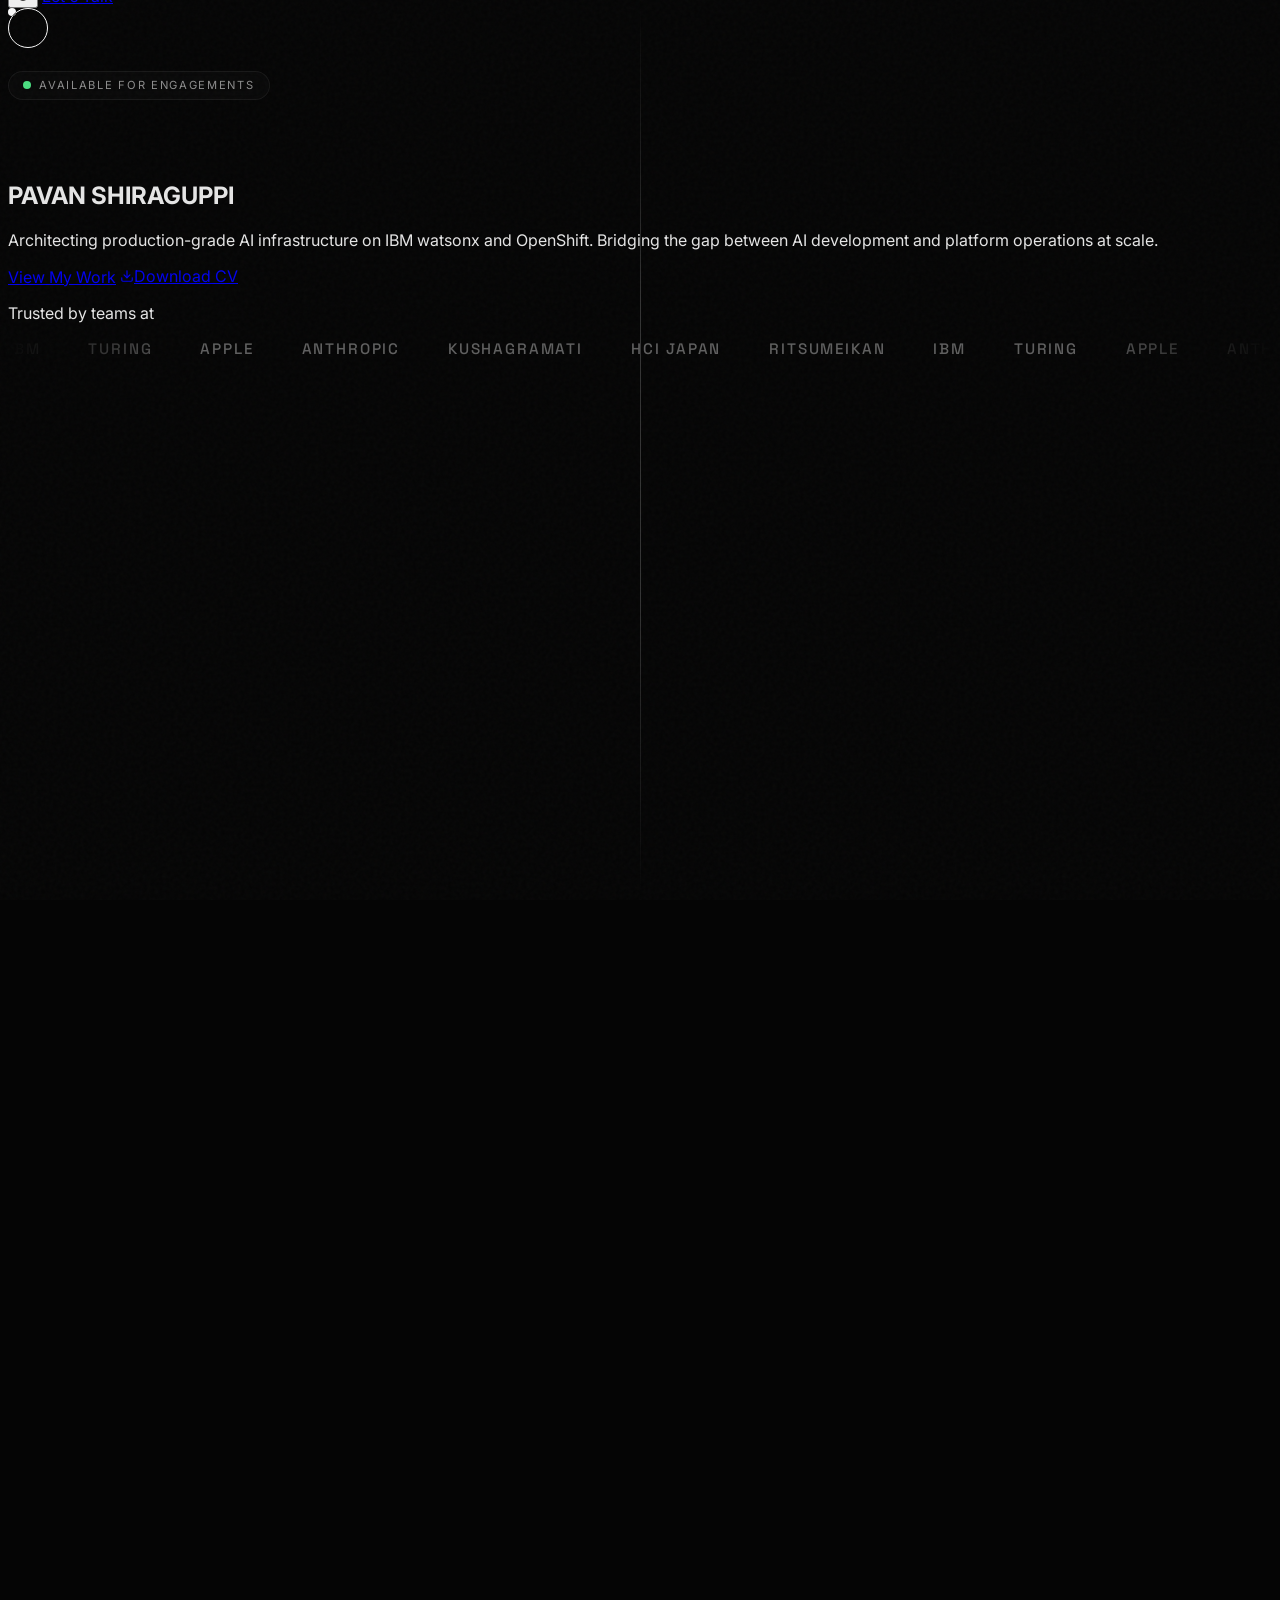
==== index.html @ 32d72732 "added resume download" ====
<!DOCTYPE html>
<html lang="en">

<head>
    <meta charset="UTF-8">
    <meta name="viewport" content="width=device-width, initial-scale=1.0">
    <title>Pavan Shiraguppi | GenAI & MLOps Engineer</title>
    <script src="https://cdn.tailwindcss.com"></script>
    <script src="https://cdnjs.cloudflare.com/ajax/libs/gsap/3.12.2/gsap.min.js"></script>
    <script src="https://cdnjs.cloudflare.com/ajax/libs/gsap/3.12.2/ScrollTrigger.min.js"></script>
    <link rel="preconnect" href="https://fonts.googleapis.com">
    <link rel="preconnect" href="https://fonts.gstatic.com" crossorigin>
    <link rel="preload" as="style"
        href="https://fonts.googleapis.com/css2?family=Inter:wght@100;200;300;400;500;600;700;800;900&family=Space+Grotesk:wght@300;400;500;600;700&display=swap">
    <link
        href="https://fonts.googleapis.com/css2?family=Inter:wght@100;200;300;400;500;600;700;800;900&family=Space+Grotesk:wght@300;400;500;600;700&display=swap"
        rel="stylesheet">
    <script>
        tailwind.config = {
            theme: {
                extend: {
                    fontFamily: {
                        sans: ['Inter', 'sans-serif'],
                        display: ['Space Grotesk', 'sans-serif'],
                    },
                    colors: {
                        obsidian: '#050505',
                        charcoal: '#0a0a0a',
                        graphite: '#171717',
                        silver: '#c0c0c0',
                        platinum: '#e5e5e5',
                        mist: '#f5f5f5',
                    }
                }
            }
        }
    </script>
    <style>
        *,
        *::before,
        *::after {
            box-sizing: border-box;
        }

        html {
            scroll-behavior: smooth;
        }

        :root {
            --bg-primary: #050505;
            --bg-secondary: #0a0a0a;
            --bg-tertiary: #171717;
            --text-primary: #e5e5e5;
            --text-muted: rgba(229, 229, 229, 0.6);
            --text-subtle: rgba(229, 229, 229, 0.4);
            --border-subtle: rgba(255, 255, 255, 0.06);
            --border-strong: rgba(255, 255, 255, 0.15);
            --glass-bg: rgba(255, 255, 255, 0.02);
            --glass-bg-hover: rgba(255, 255, 255, 0.04);
            --accent-invert: #050505;
            --noise-opacity: 0.03;
            --scroll-track: #050505;
            --scroll-thumb: #333;
        }

        body[data-theme="dawn"] {
            --bg-primary: #0c0c0c;
            --bg-secondary: #121212;
            --bg-tertiary: #1c1c1c;
        }

        body[data-theme="platinum"] {
            --bg-primary: #e8e8e8;
            --bg-secondary: #dcdcdc;
            --bg-tertiary: #cfcfcf;
            --text-primary: #0a0a0a;
            --text-muted: rgba(10, 10, 10, 0.65);
            --text-subtle: rgba(10, 10, 10, 0.45);
            --border-subtle: rgba(0, 0, 0, 0.08);
            --border-strong: rgba(0, 0, 0, 0.2);
            --glass-bg: rgba(0, 0, 0, 0.02);
            --glass-bg-hover: rgba(0, 0, 0, 0.04);
            --accent-invert: #ffffff;
            --noise-opacity: 0.05;
            --scroll-track: #e8e8e8;
            --scroll-thumb: #999;
        }

        body {
            font-family: 'Inter', sans-serif;
            background: var(--bg-primary);
            color: var(--text-primary);
            overflow-x: hidden;
            cursor: none;
            transition: background-color 0.8s cubic-bezier(0.16, 1, 0.3, 1), color 0.8s cubic-bezier(0.16, 1, 0.3, 1);
        }

        body[data-theme="platinum"] .bg-graphite\/30 {
            background-color: rgba(180, 180, 180, 0.25) !important;
        }

        body[data-theme="platinum"] .text-silver\/50,
        body[data-theme="platinum"] .text-silver\/60,
        body[data-theme="platinum"] .text-silver\/70,
        body[data-theme="platinum"] .text-silver\/80,
        body[data-theme="platinum"] .text-platinum\/40,
        body[data-theme="platinum"] .text-platinum\/30,
        body[data-theme="platinum"] .text-platinum\/60 {
            color: var(--text-muted) !important;
        }

        body[data-theme="platinum"] .text-silver\/40,
        body[data-theme="platinum"] .text-silver\/30 {
            color: var(--text-subtle) !important;
        }

        body[data-theme="platinum"] .text-white {
            color: #0a0a0a !important;
        }

        body[data-theme="platinum"] .text-white\/70 {
            color: rgba(10, 10, 10, 0.7) !important;
        }

        body[data-theme="platinum"] .border-white\/5,
        body[data-theme="platinum"] .border-white\/10,
        body[data-theme="platinum"] .border-white\/20 {
            border-color: var(--border-subtle) !important;
        }

        body[data-theme="platinum"] .bg-white\/5,
        body[data-theme="platinum"] .bg-white\/10 {
            background: rgba(0, 0, 0, 0.04) !important;
        }

        body[data-theme="platinum"] .bg-white\/40,
        body[data-theme="platinum"] .bg-white\/20,
        body[data-theme="platinum"] .bg-white\/30 {
            background: rgba(0, 0, 0, 0.35) !important;
        }

        body[data-theme="platinum"] .bg-white {
            background: #0a0a0a !important;
            color: #ffffff !important;
        }

        body[data-theme="platinum"] .text-obsidian {
            color: #ffffff !important;
        }

        body[data-theme="platinum"] .bg-charcoal\/80 {
            background: rgba(232, 232, 232, 0.8) !important;
        }

        body[data-theme="platinum"] .from-graphite,
        body[data-theme="platinum"] .to-charcoal {
            --tw-gradient-from: #cfcfcf !important;
            --tw-gradient-to: #b8b8b8 !important;
        }

        .cursor-dot {
            width: 8px;
            height: 8px;
            background: #ffffff;
            border-radius: 50%;
            position: fixed;
            pointer-events: none;
            z-index: 9999;
            mix-blend-mode: difference;
            transition: transform 0.1s ease;
        }

        .cursor-ring {
            width: 40px;
            height: 40px;
            border: 1px solid #ffffff;
            border-radius: 50%;
            position: fixed;
            pointer-events: none;
            z-index: 9998;
            mix-blend-mode: difference;
            transition: all 0.15s ease-out;
        }

        .cursor-ring.hovering {
            transform: scale(2);
            border-color: #ffffff;
            background: rgba(255, 255, 255, 0.1);
        }

        .noise {
            position: fixed;
            top: 0;
            left: 0;
            width: 100%;
            height: 100%;
            pointer-events: none;
            z-index: 9000;
            opacity: var(--noise-opacity);
            transition: opacity 0.8s ease;
            background-image: url("data:image/svg+xml,%3Csvg viewBox='0 0 256 256' xmlns='http://www.w3.org/2000/svg'%3E%3Cfilter id='n'%3E%3CfeTurbulence type='fractalNoise' baseFrequency='0.9' numOctaves='4' stitchTiles='stitch'/%3E%3C/filter%3E%3Crect width='100%25' height='100%25' filter='url(%23n)'/%3E%3C/svg%3E");
        }

        body[data-theme="platinum"] .noise {
            mix-blend-mode: multiply;
        }

        /* Hero is always dark — theme toggle does not affect it */
        body[data-theme="platinum"] #hero {
            background: #050505 !important;
        }
        body[data-theme="platinum"] #hero .text-silver\/50,
        body[data-theme="platinum"] #hero .text-silver\/60,
        body[data-theme="platinum"] #hero .text-silver\/70,
        body[data-theme="platinum"] #hero .text-silver\/80,
        body[data-theme="platinum"] #hero .text-platinum\/40,
        body[data-theme="platinum"] #hero .text-platinum\/30,
        body[data-theme="platinum"] #hero .text-platinum\/60 {
            color: rgba(229, 229, 229, 0.6) !important;
        }
        body[data-theme="platinum"] #hero .text-silver\/40,
        body[data-theme="platinum"] #hero .text-silver\/30 {
            color: rgba(229, 229, 229, 0.4) !important;
        }
        body[data-theme="platinum"] #hero .text-white {
            color: #e5e5e5 !important;
        }
        body[data-theme="platinum"] #hero .border-white\/5,
        body[data-theme="platinum"] #hero .border-white\/10,
        body[data-theme="platinum"] #hero .border-white\/20 {
            border-color: rgba(255, 255, 255, 0.2) !important;
        }
        body[data-theme="platinum"] #hero .bg-white {
            background: #ffffff !important;
            color: #050505 !important;
        }
        body[data-theme="platinum"] #hero .text-obsidian {
            color: #050505 !important;
        }
        body[data-theme="platinum"] #hero .marquee-item {
            color: rgba(229, 229, 229, 0.4) !important;
        }
        body[data-theme="platinum"] #hero .availability-badge {
            border-color: rgba(255, 255, 255, 0.12) !important;
            background: rgba(255, 255, 255, 0.05) !important;
            color: rgba(229, 229, 229, 0.6) !important;
        }
        body[data-theme="platinum"] #hero .hero-title {
            color: #e5e5e5 !important;
        }
        body[data-theme="platinum"] #hero .magnetic-btn {
            color: #e5e5e5 !important;
        }
        body[data-theme="platinum"] #hero .magnetic-btn.bg-white,
        body[data-theme="platinum"] #hero .magnetic-btn:hover.hover\:bg-white {
            color: #050505 !important;
        }

        .availability-badge {
            display: inline-flex;
            align-items: center;
            gap: 0.5rem;
            padding: 0.4rem 0.9rem;
            border-radius: 9999px;
            border: 1px solid var(--border-subtle);
            background: var(--glass-bg);
            backdrop-filter: blur(10px);
            font-size: 0.7rem;
            letter-spacing: 0.15em;
            text-transform: uppercase;
            color: var(--text-muted);
            margin-bottom: 1.5rem;
        }

        .availability-pulse {
            width: 8px;
            height: 8px;
            border-radius: 50%;
            background: #4ade80;
            box-shadow: 0 0 0 0 rgba(74, 222, 128, 0.7);
            animation: availability-pulse 2s infinite;
        }

        @keyframes availability-pulse {
            0% {
                box-shadow: 0 0 0 0 rgba(74, 222, 128, 0.7);
            }

            70% {
                box-shadow: 0 0 0 10px rgba(74, 222, 128, 0);
            }

            100% {
                box-shadow: 0 0 0 0 rgba(74, 222, 128, 0);
            }
        }

        .marquee-wrap {
            position: relative;
            width: 100%;
            overflow: hidden;
            mask-image: linear-gradient(to right, transparent, #000 15%, #000 85%, transparent);
            -webkit-mask-image: linear-gradient(to right, transparent, #000 15%, #000 85%, transparent);
        }

        .marquee-track {
            display: flex;
            gap: 3rem;
            width: max-content;
            animation: marquee 30s linear infinite;
        }

        .marquee-wrap:hover .marquee-track {
            animation-play-state: paused;
        }

        @keyframes marquee {
            from {
                transform: translateX(0);
            }

            to {
                transform: translateX(-50%);
            }
        }

        .marquee-item {
            font-family: 'Space Grotesk', sans-serif;
            font-size: 0.95rem;
            font-weight: 500;
            letter-spacing: 0.12em;
            text-transform: uppercase;
            color: var(--text-subtle);
            white-space: nowrap;
            transition: color 0.3s ease;
        }

        .marquee-item:hover {
            color: var(--text-primary);
        }

        .scramble-text {
            font-family: 'Space Grotesk', monospace;
        }

        .decode-char {
            display: inline-block;
        }

        .bento-grid {
            display: grid;
            grid-template-columns: repeat(6, 1fr);
            gap: 1rem;
            grid-auto-rows: minmax(140px, auto);
        }

        @media (min-width: 480px) {
            .bento-grid {
                gap: 1.25rem;
            }
        }

        .bento-card {
            position: relative;
            padding: 1.25rem;
            border-radius: 1.25rem;
            background: var(--glass-bg);
            border: 1px solid var(--border-subtle);
            backdrop-filter: blur(10px);
            overflow: hidden;
            transition: background 0.4s ease, border-color 0.4s ease, transform 0.4s cubic-bezier(0.16, 1, 0.3, 1);
            transform: translateY(4px);
        }

        .bento-card:hover {
            background: var(--glass-bg-hover);
            border-color: var(--border-strong);
        }

        .bento-revenue {
            grid-column: span 6;
        }

        .bento-latency {
            grid-column: span 3;
        }

        .bento-years {
            grid-column: span 3;
        }

        .bento-clients {
            grid-column: span 3;
        }

        .bento-deploy {
            grid-column: span 3;
        }

        @media (min-width: 768px) {
            .bento-grid {
                grid-template-columns: repeat(12, 1fr);
            }

            .bento-card {
                padding: 1.75rem;
            }

            .bento-revenue {
                grid-column: span 6;
                grid-row: span 2;
            }

            .bento-latency {
                grid-column: span 3;
            }

            .bento-years {
                grid-column: span 3;
            }

            .bento-clients {
                grid-column: span 4;
            }

            .bento-deploy {
                grid-column: span 2;
            }
        }

        .impact-bar {
            position: relative;
            height: 4px;
            background: var(--border-subtle);
            border-radius: 2px;
            overflow: hidden;
        }

        .impact-bar-fill {
            position: absolute;
            top: 0;
            left: 0;
            height: 100%;
            width: 0;
            background: linear-gradient(90deg, var(--text-primary), var(--text-muted));
            border-radius: 2px;
        }

        .avatar-stack {
            display: flex;
            align-items: center;
        }

        .avatar-circle {
            width: 42px;
            height: 42px;
            border-radius: 50%;
            background: linear-gradient(135deg, var(--bg-tertiary), var(--bg-secondary));
            border: 2px solid var(--bg-primary);
            display: flex;
            align-items: center;
            justify-content: center;
            font-family: 'Space Grotesk', sans-serif;
            font-weight: 600;
            font-size: 0.7rem;
            color: var(--text-primary);
            margin-left: -10px;
        }

        .avatar-circle:first-child {
            margin-left: 0;
        }

        .sparkline {
            width: 100%;
            height: 60px;
        }

        .sparkline path {
            stroke: var(--text-primary);
            stroke-width: 1.5;
            fill: none;
            stroke-dasharray: 300;
            stroke-dashoffset: 300;
        }

        .sparkline path.animated {
            animation: draw-line 2s ease forwards;
        }

        @keyframes draw-line {
            to {
                stroke-dashoffset: 0;
            }
        }

        .sparkline .fill-area {
            fill: url(#spark-gradient);
            opacity: 0;
            transition: opacity 1s ease 1s;
        }

        .sparkline .fill-area.animated {
            opacity: 0.3;
        }

        #hero-canvas {
            position: absolute;
            top: 0;
            left: 0;
            width: 100%;
            height: 100%;
            z-index: 0;
        }

        .magnetic-btn {
            position: relative;
            display: inline-flex;
            align-items: center;
            justify-content: center;
            overflow: hidden;
            transition: all 0.4s cubic-bezier(0.16, 1, 0.3, 1);
        }

        .magnetic-btn::before {
            content: '';
            position: absolute;
            inset: 0;
            background: linear-gradient(135deg, transparent 40%, rgba(255, 255, 255, 0.1) 50%, transparent 60%);
            transform: translateX(-100%);
            transition: transform 0.6s ease;
        }

        .magnetic-btn:hover::before {
            transform: translateX(100%);
        }

        .skill-pill {
            position: relative;
            overflow: hidden;
            transition: all 0.3s ease;
        }

        .skill-pill::after {
            content: '';
            position: absolute;
            inset: 0;
            background: linear-gradient(90deg, transparent, rgba(255, 255, 255, 0.1), transparent);
            transform: translateX(-100%);
        }

        .skill-pill:hover::after {
            animation: shimmer 0.6s ease forwards;
        }

        .skill-pill:hover {
            transform: translateY(-2px);
            box-shadow: 0 10px 30px -10px rgba(255, 255, 255, 0.1);
        }

        @keyframes shimmer {
            to {
                transform: translateX(100%);
            }
        }

        .timeline-line {
            position: absolute;
            left: 0;
            top: 0;
            bottom: 0;
            width: 1px;
            background: linear-gradient(to bottom, transparent, #333, #333, transparent);
        }

        .timeline-dot {
            position: absolute;
            left: -4px;
            width: 9px;
            height: 9px;
            border-radius: 50%;
            background: #050505;
            border: 1px solid #666;
            transition: all 0.3s ease;
        }

        .timeline-item:hover .timeline-dot {
            background: #fff;
            border-color: #fff;
            box-shadow: 0 0 20px rgba(255, 255, 255, 0.3);
        }

        .glass-card {
            background: var(--glass-bg);
            border: 1px solid var(--border-subtle);
            backdrop-filter: blur(10px);
            transition: background 0.4s ease, border-color 0.4s ease, transform 0.4s cubic-bezier(0.16, 1, 0.3, 1), box-shadow 0.4s ease;
            transform-style: preserve-3d;
            perspective: 1000px;
            position: relative;
            overflow: hidden;
            transform: translateY(4px);
        }

        .glass-card::before {
            content: '';
            position: absolute;
            inset: 0;
            background: radial-gradient(400px circle at var(--mouse-x, 50%) var(--mouse-y, 50%),
                    rgba(255, 255, 255, 0.06), transparent 40%);
            opacity: 0;
            transition: opacity 0.4s ease;
            pointer-events: none;
            z-index: 1;
        }

        body[data-theme="platinum"] .glass-card::before {
            background: radial-gradient(400px circle at var(--mouse-x, 50%) var(--mouse-y, 50%),
                    rgba(0, 0, 0, 0.08), transparent 40%);
        }

        .glass-card:hover::before {
            opacity: 1;
        }

        .glass-card>* {
            position: relative;
            z-index: 2;
        }

        .glass-card:hover {
            background: var(--glass-bg-hover);
            border-color: var(--border-strong);
            transform: translateY(-4px);
        }

        ::-webkit-scrollbar {
            width: 6px;
        }

        ::-webkit-scrollbar-track {
            background: var(--scroll-track);
        }

        ::-webkit-scrollbar-thumb {
            background: var(--scroll-thumb);
            border-radius: 3px;
        }

        ::-webkit-scrollbar-thumb:hover {
            background: #555;
        }

        @media (prefers-reduced-motion: reduce) {

            *,
            *::before,
            *::after {
                animation-duration: 0.01ms !important;
                animation-iteration-count: 1 !important;
                transition-duration: 0.01ms !important;
                scroll-behavior: auto !important;
            }

            .marquee-track {
                animation: none !important;
            }

            .availability-pulse {
                animation: none !important;
            }
        }

        .section-fade {
            opacity: 0;
            transform: translateY(40px);
        }

        .link-hover {
            position: relative;
        }

        .link-hover::after {
            content: '';
            position: absolute;
            bottom: -2px;
            left: 0;
            width: 0;
            height: 1px;
            background: #fff;
            transition: width 0.3s ease;
        }

        .link-hover:hover::after {
            width: 100%;
        }

        .pub-card {
            position: relative;
            overflow: hidden;
        }

        .pub-card .pub-overlay {
            position: absolute;
            inset: 0;
            background: linear-gradient(to top, rgba(5, 5, 5, 0.95), transparent);
            opacity: 0;
            transition: opacity 0.4s ease;
        }

        .pub-card:hover .pub-overlay {
            opacity: 1;
        }

        .pub-card .pub-content {
            transform: translateY(20px);
            opacity: 0;
            transition: all 0.4s ease;
        }

        .pub-card:hover .pub-content {
            transform: translateY(0);
            opacity: 1;
        }

        .counter-value {
            font-variant-numeric: tabular-nums;
        }

        .nav-hidden {
            transform: translateY(-100%);
        }

        .nav-visible {
            transform: translateY(0);
        }

        /* Case Studies */
        .case-study-number {
            font-family: 'Space Grotesk', sans-serif;
            font-size: clamp(5rem, 12vw, 10rem);
            font-weight: 700;
            line-height: 1;
            background: linear-gradient(to bottom, var(--text-primary), transparent);
            -webkit-background-clip: text;
            -webkit-text-fill-color: transparent;
            background-clip: text;
            opacity: 0.07;
            position: absolute;
            top: -1rem;
            right: 1.5rem;
            pointer-events: none;
            user-select: none;
        }

        .case-metric-value {
            font-family: 'Space Grotesk', sans-serif;
            font-size: 1.4rem;
            font-weight: 700;
            color: var(--text-primary);
        }

        .case-metric-label {
            font-size: 0.65rem;
            text-transform: uppercase;
            letter-spacing: 0.15em;
            color: var(--text-subtle);
        }

        /* Consulting Philosophy */
        .philosophy-number {
            font-family: 'Space Grotesk', sans-serif;
            font-size: clamp(4rem, 8vw, 8rem);
            font-weight: 700;
            line-height: 1;
            color: var(--text-primary);
            opacity: 0.05;
            transition: opacity 0.3s ease;
            user-select: none;
            display: block;
        }

        .philosophy-step:hover .philosophy-number {
            opacity: 0.14;
        }

        /* Testimonials */
        .testimonial-quote-mark {
            font-family: 'Space Grotesk', sans-serif;
            font-size: 8rem;
            line-height: 0.8;
            color: var(--text-primary);
            opacity: 0.06;
            position: absolute;
            top: 0.75rem;
            left: 1.25rem;
            pointer-events: none;
            user-select: none;
        }

        #testimonials .glass-card .relative.z-10 {
            padding-top: 1.5rem;
        }

        /* Recognition cards */
        .recognition-card {
            display: flex;
            align-items: center;
            gap: 1rem;
            padding: 1.25rem 1.5rem;
            border-radius: 1rem;
            background: var(--glass-bg);
            border: 1px solid var(--border-subtle);
            backdrop-filter: blur(10px);
            transition: background 0.3s ease, border-color 0.3s ease, transform 0.3s ease;
        }

        .recognition-card:hover {
            background: var(--glass-bg-hover);
            border-color: var(--border-strong);
            transform: translateY(-2px);
        }

        .recognition-icon {
            width: 2.5rem;
            height: 2.5rem;
            border-radius: 0.625rem;
            background: var(--glass-bg-hover);
            border: 1px solid var(--border-subtle);
            display: flex;
            align-items: center;
            justify-content: center;
            flex-shrink: 0;
            font-family: 'Space Grotesk', sans-serif;
            font-weight: 700;
            font-size: 0.6rem;
            letter-spacing: 0.05em;
            color: var(--text-muted);
        }
    </style>
    <base target="_blank">
</head>

<body>
    <div class="cursor-dot" id="cursor-dot"></div>
    <div class="cursor-ring" id="cursor-ring"></div>
    <div class="noise"></div>

    <nav id="navbar" class="fixed top-0 left-0 w-full z-50 transition-all duration-500 nav-hidden">
        <div class="w-full px-6 lg:px-12 py-4 backdrop-blur-md bg-charcoal/80 border-b border-white/5">
            <div class="flex items-center justify-between">
                <a href="#hero" class="font-display text-xl font-bold tracking-tight text-white hover-target">PS.</a>
                <div class="hidden md:flex items-center gap-8">
                    <a href="#about"
                        class="text-xs uppercase tracking-widest text-platinum/60 hover:text-white transition-colors hover-target link-hover">About</a>
                    <a href="#case-studies"
                        class="text-xs uppercase tracking-widest text-platinum/60 hover:text-white transition-colors hover-target link-hover">Cases</a>
                    <a href="#skills"
                        class="text-xs uppercase tracking-widest text-platinum/60 hover:text-white transition-colors hover-target link-hover">Skills</a>
                    <a href="#publications"
                        class="text-xs uppercase tracking-widest text-platinum/60 hover:text-white transition-colors hover-target link-hover">Work</a>
                    <a href="#contact"
                        class="text-xs uppercase tracking-widest text-platinum/60 hover:text-white transition-colors hover-target link-hover">Contact</a>
                </div>
                <div class="flex items-center gap-3">
                    <button id="theme-toggle" aria-label="Toggle light/dark mode"
                        class="hover-target w-9 h-9 flex items-center justify-center rounded-full border border-white/20 text-platinum/60 hover:text-white hover:border-white/50 transition-all">
                        <svg id="theme-icon-moon" xmlns="http://www.w3.org/2000/svg" width="14" height="14" viewBox="0 0 24 24" fill="none" stroke="currentColor" stroke-width="2" stroke-linecap="round" stroke-linejoin="round">
                            <path d="M21 12.79A9 9 0 1 1 11.21 3 7 7 0 0 0 21 12.79z"/>
                        </svg>
                        <svg id="theme-icon-sun" xmlns="http://www.w3.org/2000/svg" width="14" height="14" viewBox="0 0 24 24" fill="none" stroke="currentColor" stroke-width="2" stroke-linecap="round" stroke-linejoin="round" style="display:none">
                            <circle cx="12" cy="12" r="5"/><line x1="12" y1="1" x2="12" y2="3"/><line x1="12" y1="21" x2="12" y2="23"/><line x1="4.22" y1="4.22" x2="5.64" y2="5.64"/><line x1="18.36" y1="18.36" x2="19.78" y2="19.78"/><line x1="1" y1="12" x2="3" y2="12"/><line x1="21" y1="12" x2="23" y2="12"/><line x1="4.22" y1="19.78" x2="5.64" y2="18.36"/><line x1="18.36" y1="5.64" x2="19.78" y2="4.22"/>
                        </svg>
                    </button>
                    <a href="https://linkedin.com/in/pavan-shiraguppi" target="_blank"
                        class="magnetic-btn px-5 py-2 border border-white/20 text-xs uppercase tracking-widest hover:bg-white hover:text-obsidian transition-all hover-target">Let's
                        Talk</a>
                </div>
            </div>
        </div>
    </nav>

    <section id="hero" class="relative w-full h-screen flex items-center justify-center overflow-hidden">
        <canvas id="hero-canvas"></canvas>
        <div class="relative z-10 text-center px-6 max-w-6xl mx-auto w-full">
            <div class="hero-badge opacity-0">
                <span class="availability-badge">
                    <span class="availability-pulse"></span>
                    <span>Available for engagements</span>
                </span>
            </div>
            <div class="mb-6 overflow-hidden">
                <p class="hero-sub scramble-text text-xs md:text-sm uppercase tracking-[0.1em] md:tracking-[0.3em] text-silver/60 font-light"
                    data-target="GenAI Engineer · MLOps · DevOps · Watsonx SME">&nbsp;</p>
            </div>
            <h1
                class="hero-title font-display text-5xl md:text-7xl lg:text-9xl font-bold tracking-tighter leading-none mb-8">
                <span class="block overflow-hidden"><span class="inline-block">PAVAN</span></span>
                <span class="block overflow-hidden"><span class="inline-block text-platinum/40">SHIRAGUPPI</span></span>
            </h1>
            <div class="hero-desc max-w-2xl mx-auto mb-12">
                <p class="text-sm md:text-base text-silver/70 leading-relaxed font-light">
                    Architecting production-grade AI infrastructure on IBM watsonx and OpenShift.
                    Bridging the gap between AI development and platform operations at scale.
                </p>
            </div>
            <div class="hero-cta flex flex-col sm:flex-row items-center justify-center gap-4 mb-16">
                <a href="#experience"
                    class="magnetic-btn px-8 py-4 bg-white text-obsidian text-sm font-semibold uppercase tracking-widest hover:bg-platinum transition-colors hover-target">View
                    My Work</a>
<a href="resume.pdf" download
                    class="magnetic-btn px-8 py-4 border border-white/20 text-sm font-semibold uppercase tracking-widest hover:border-white/50 transition-colors hover-target flex items-center gap-2">
                    <svg xmlns="http://www.w3.org/2000/svg" width="14" height="14" viewBox="0 0 24 24" fill="none" stroke="currentColor" stroke-width="2" stroke-linecap="round" stroke-linejoin="round">
                        <path d="M21 15v4a2 2 0 0 1-2 2H5a2 2 0 0 1-2-2v-4"/><polyline points="7 10 12 15 17 10"/><line x1="12" y1="15" x2="12" y2="3"/>
                    </svg>
                    Download CV</a>
            </div>
            <div class="hero-marquee opacity-0">
                <p class="text-[10px] uppercase tracking-[0.3em] text-silver/40 mb-5">Trusted by teams at</p>
                <div class="marquee-wrap">
                    <div class="marquee-track">
                        <span class="marquee-item">IBM</span>
                        <span class="marquee-item">Turing</span>
                        <span class="marquee-item">Apple</span>
                        <span class="marquee-item">Anthropic</span>
                        <span class="marquee-item">Kushagramati</span>
                        <span class="marquee-item">HCI Japan</span>
                        <span class="marquee-item">Ritsumeikan</span>
                        <span class="marquee-item">IBM</span>
                        <span class="marquee-item">Turing</span>
                        <span class="marquee-item">Apple</span>
                        <span class="marquee-item">Anthropic</span>
                        <span class="marquee-item">Kushagramati</span>
                        <span class="marquee-item">HCI Japan</span>
                        <span class="marquee-item">Ritsumeikan</span>
                    </div>
                </div>
            </div>
        </div>
    </section>

    <section id="about" class="relative w-full py-32 px-6 lg:px-12">
        <div class="max-w-7xl mx-auto">
            <div class="grid lg:grid-cols-12 gap-16 items-start">
                <div class="lg:col-span-4 section-fade">
                    <span class="text-xs uppercase tracking-[0.3em] text-silver/50 block mb-4">01 - About</span>
                    <h2 class="font-display text-4xl md:text-5xl font-bold tracking-tight leading-tight">Engineering
                        the<br><span class="text-platinum/30">Future of AI</span></h2>
                </div>
                <div class="lg:col-span-8 section-fade">
                    <div class="space-y-6 text-silver/70 text-base md:text-lg leading-relaxed font-light">
                        <p>I'm a <strong class="text-white font-medium">Generative AI Engineer and MLOps
                                practitioner</strong> with a unique trajectory spanning Systems Integration, Data
                            Science, and LLM Engineering. Currently leading as a <strong
                                class="text-white font-medium">Watsonx Platform SME at IBM</strong>, I architect and
                            deploy production-grade AI infrastructure contributing to <strong
                                class="text-white font-medium">$10M+ in revenue</strong>.</p>
                        <p>My expertise lies in CI/CD pipelines for model deployment, LLM fine-tuning, RAG
                            architectures, and enterprise DevOps practices. I specialize in bridging AI development and
                            platform operations at scale, spanning air-gapped on-premise GPU clusters all the way to
                            cloud-native orchestration on Red Hat OpenShift.</p>
                        <p>Beyond code, I'm a <strong class="text-white font-medium">bilingual professional</strong>
                            (English & Japanese N2) with international experience across India and Japan, having
                            engineered robotic automation systems and multi-agent AI workflows.</p>
                    </div>
                </div>
            </div>
        </div>
    </section>

    <section id="impact" class="relative w-full py-32 px-6 lg:px-12">
        <div class="max-w-7xl mx-auto">
            <div class="mb-16 section-fade">
                <span class="text-xs uppercase tracking-[0.3em] text-silver/50 block mb-4">02 - Impact</span>
                <h2 class="font-display text-4xl md:text-6xl font-bold tracking-tight decode-text">Measurable Outcomes
                </h2>
            </div>
            <div class="bento-grid section-fade">
                <div class="bento-card bento-revenue flex flex-col justify-between">
                    <div>
                        <span class="text-xs uppercase tracking-[0.3em] text-silver/50 block mb-3">Revenue Impact</span>
                        <div class="flex items-baseline gap-2">
                            <span class="font-display text-5xl md:text-7xl font-bold counter-value" data-target="10"
                                data-prefix="$" data-suffix="M+">$0M+</span>
                        </div>
                        <p class="text-sm text-silver/60 mt-3">Contributed to AI platform revenue through enterprise
                            engagements</p>
                    </div>
                    <svg class="sparkline mt-6" viewBox="0 0 200 60" preserveAspectRatio="none">
                        <defs>
                            <linearGradient id="spark-gradient" x1="0" x2="0" y1="0" y2="1">
                                <stop offset="0%" stop-color="currentColor" stop-opacity="0.4" />
                                <stop offset="100%" stop-color="currentColor" stop-opacity="0" />
                            </linearGradient>
                        </defs>
                        <path class="spark-line"
                            d="M0,58 C30,58 90,58 200,2" />
                        <path class="fill-area"
                            d="M0,58 C30,58 90,58 200,2 L200,60 L0,60 Z" />
                    </svg>
                </div>
                <div class="bento-card bento-latency flex flex-col justify-between">
                    <div>
                        <span class="text-xs uppercase tracking-[0.3em] text-silver/50 block mb-3">Model
                            Accuracy</span>
                        <div class="font-display text-4xl md:text-5xl font-bold counter-value" data-target="98"
                            data-suffix="%">0%</div>
                        <p class="text-xs text-silver/60 mt-2">Tool-calling accuracy after model training</p>
                    </div>
                    <div class="impact-bar mt-4">
                        <div class="impact-bar-fill" data-width="98"></div>
                    </div>
                </div>
                <div class="bento-card bento-years flex flex-col justify-between">
                    <div>
                        <span class="text-xs uppercase tracking-[0.3em] text-silver/50 block mb-3">Experience</span>
                        <div class="font-display text-4xl md:text-5xl font-bold counter-value" data-target="6">0</div>
                        <p class="text-xs text-silver/60 mt-2">Years across AI, MLOps, DevOps</p>
                    </div>
                    <div class="flex items-center gap-1 mt-4">
                        <span class="w-6 h-1 rounded-full bg-white/60"></span>
                        <span class="w-6 h-1 rounded-full bg-white/60"></span>
                        <span class="w-6 h-1 rounded-full bg-white/60"></span>
                        <span class="w-6 h-1 rounded-full bg-white/40"></span>
                        <span class="w-6 h-1 rounded-full bg-white/20"></span>
                    </div>
                </div>
                <div class="bento-card bento-clients flex flex-col justify-between">
                    <div>
                        <span class="text-xs uppercase tracking-[0.3em] text-silver/50 block mb-3">Client
                            Footprint</span>
                        <p class="font-display text-2xl font-bold">Enterprise clients across 3 continents</p>
                    </div>
                    <div class="avatar-stack mt-4">
                        <div class="avatar-circle">IB</div>
                        <div class="avatar-circle">AP</div>
                        <div class="avatar-circle">AN</div>
                        <div class="avatar-circle">TU</div>
                        <div class="avatar-circle">+3</div>
                    </div>
                </div>
                <div class="bento-card bento-deploy flex flex-col justify-between">
                    <div>
                        <span class="text-xs uppercase tracking-[0.3em] text-silver/50 block mb-3">Deployments</span>
                        <div class="font-display text-4xl md:text-5xl font-bold counter-value" data-target="50"
                            data-suffix="+">0+</div>
                        <p class="text-xs text-silver/60 mt-2">Production ships</p>
                    </div>
                </div>
            </div>
        </div>
    </section>

    <section id="experience" class="relative w-full py-32 px-6 lg:px-12 bg-graphite/30">
        <div class="max-w-7xl mx-auto">
            <div class="mb-20 section-fade">
                <span class="text-xs uppercase tracking-[0.3em] text-silver/50 block mb-4">02 - Experience</span>
                <h2 class="font-display text-4xl md:text-6xl font-bold tracking-tight decode-text">Career Trajectory
                </h2>
            </div>
            <div class="relative space-y-16 pl-8 md:pl-0">
                <div class="timeline-line hidden md:block" style="left: 50%;"></div>

                <div class="timeline-item relative grid md:grid-cols-2 gap-8 md:gap-16 section-fade">
                    <div class="hidden md:block"></div>
                    <div class="relative">
                        <div class="timeline-dot hidden md:block" style="top: 8px;"></div>
                        <div class="glass-card rounded-2xl p-8">
                            <div class="flex items-center justify-between mb-4">
                                <span
                                    class="px-3 py-1 rounded-full border border-white/10 text-[10px] uppercase tracking-widest">Current</span>
                            </div>
                            <h3 class="font-display text-2xl font-bold mb-1">Watsonx Platform SME</h3>
                            <p class="text-silver/50 text-sm mb-6">IBM India Pvt Ltd · Bengaluru, India</p>
                            <ul class="space-y-3 text-sm text-silver/70">
                                <li class="flex items-start gap-3"><span
                                        class="w-1 h-1 rounded-full bg-white/40 mt-2 shrink-0"></span>Leading secure
                                    on-premise deployments of full IBM watsonx stack (.ai, .data, Orchestrate)</li>
                                <li class="flex items-start gap-3"><span
                                        class="w-1 h-1 rounded-full bg-white/40 mt-2 shrink-0"></span>Managing
                                    end-to-end deployment on Red Hat OpenShift with operator lifecycle & GPU node pools
                                </li>
                                <li class="flex items-start gap-3"><span
                                        class="w-1 h-1 rounded-full bg-white/40 mt-2 shrink-0"></span>Architecting
                                    scalable air-gapped inference clusters for Granite & third-party LLMs</li>
                            </ul>
                        </div>
                    </div>
                </div>

                <div class="timeline-item relative grid md:grid-cols-2 gap-8 md:gap-16 section-fade">
                    <div class="relative md:text-right">
                        <div class="timeline-dot hidden md:block" style="top: 8px; left: auto; right: -4px;"></div>
                        <div class="glass-card rounded-2xl p-8 md:ml-auto">
                            <div class="flex items-center justify-between mb-4 md:flex-row-reverse">
                                <span
                                    class="px-3 py-1 rounded-full border border-white/10 text-[10px] uppercase tracking-widest">IBM</span>
                            </div>
                            <h3 class="font-display text-2xl font-bold mb-1">Generative AI Engineer</h3>
                            <p class="text-silver/50 text-sm mb-6">IBM India Pvt Ltd · Bengaluru, India</p>
                            <ul class="space-y-3 text-sm text-silver/70">
                                <li class="flex items-start gap-3 md:flex-row-reverse"><span
                                        class="w-1 h-1 rounded-full bg-white/40 mt-2 shrink-0"></span>Spearheaded
                                    high-impact GenAI engagements contributing to $10M+ revenue</li>
                                <li class="flex items-start gap-3 md:flex-row-reverse"><span
                                        class="w-1 h-1 rounded-full bg-white/40 mt-2 shrink-0"></span>Fine-tuned Llama,
                                    Granite, and GPT variants; reduced token latency by 40%</li>
                                <li class="flex items-start gap-3 md:flex-row-reverse"><span
                                        class="w-1 h-1 rounded-full bg-white/40 mt-2 shrink-0"></span>Built RAG systems
                                    with ChromaDB & Pinecone; AI agents with Watsonx Orchestrate & LangChain</li>
                            </ul>
                        </div>
                    </div>
                    <div class="hidden md:block"></div>
                </div>

                <div class="timeline-item relative grid md:grid-cols-2 gap-8 md:gap-16 section-fade">
                    <div class="hidden md:block"></div>
                    <div class="relative">
                        <div class="timeline-dot hidden md:block" style="top: 8px;"></div>
                        <div class="glass-card rounded-2xl p-8">
                            <div class="flex items-center justify-between mb-4">
                                <span
                                    class="px-3 py-1 rounded-full border border-white/10 text-[10px] uppercase tracking-widest">Consulting</span>
                            </div>
                            <h3 class="font-display text-2xl font-bold mb-1">AI Consultant</h3>
                            <p class="text-silver/50 text-sm mb-6">Turing · Remote</p>
                            <ul class="space-y-3 text-sm text-silver/70">
                                <li class="flex items-start gap-3"><span
                                        class="w-1 h-1 rounded-full bg-white/40 mt-2 shrink-0"></span>Led a team of 12
                                    to train models for Apple and Anthropic, achieving 95%+ accuracy; for Apple, trained
                                    models on agentic tool calling, identifying loopholes and inconsistencies, reaching
                                    98% tool-calling accuracy post-training</li>
                                <li class="flex items-start gap-3"><span
                                        class="w-1 h-1 rounded-full bg-white/40 mt-2 shrink-0"></span>Benchmarked
                                    trained models in Claude Code to validate tool-call consistency and measure
                                    real-world performance</li>
                                <li class="flex items-start gap-3"><span
                                        class="w-1 h-1 rounded-full bg-white/40 mt-2 shrink-0"></span>Advised on LLM
                                    strategy, infrastructure architecture, and production deployment roadmaps</li>
                                <li class="flex items-start gap-3"><span
                                        class="w-1 h-1 rounded-full bg-white/40 mt-2 shrink-0"></span>Bridged technical
                                    execution with executive stakeholder communication across global teams</li>
                            </ul>
                        </div>
                    </div>
                </div>

                <div class="timeline-item relative grid md:grid-cols-2 gap-8 md:gap-16 section-fade">
                    <div class="relative md:text-right">
                        <div class="timeline-dot hidden md:block" style="top: 8px; left: auto; right: -4px;"></div>
                        <div class="glass-card rounded-2xl p-8 md:ml-auto">
                            <div class="flex items-center justify-between mb-4 md:flex-row-reverse">
                                <span
                                    class="px-3 py-1 rounded-full border border-white/10 text-[10px] uppercase tracking-widest">Advisor</span>
                            </div>
                            <h3 class="font-display text-2xl font-bold mb-1">Generative AI Advisor, SME</h3>
                            <p class="text-silver/50 text-sm mb-6">Kushagramati Analytics · Bengaluru, India</p>
                            <ul class="space-y-3 text-sm text-silver/70">
                                <li class="flex items-start gap-3 md:flex-row-reverse"><span
                                        class="w-1 h-1 rounded-full bg-white/40 mt-2 shrink-0"></span>Advised enterprise
                                    clients on GenAI adoption strategies and high-ROI use cases</li>
                                <li class="flex items-start gap-3 md:flex-row-reverse"><span
                                        class="w-1 h-1 rounded-full bg-white/40 mt-2 shrink-0"></span>Conducted
                                    feasibility studies for RAG architectures and model selection</li>
                                <li class="flex items-start gap-3 md:flex-row-reverse"><span
                                        class="w-1 h-1 rounded-full bg-white/40 mt-2 shrink-0"></span>Established
                                    governance frameworks for LLM evaluation and hallucination metrics</li>
                            </ul>
                        </div>
                    </div>
                    <div class="hidden md:block"></div>
                </div>

                <div class="timeline-item relative grid md:grid-cols-2 gap-8 md:gap-16 section-fade">
                    <div class="hidden md:block"></div>
                    <div class="relative">
                        <div class="timeline-dot hidden md:block" style="top: 8px;"></div>
                        <div class="glass-card rounded-2xl p-8">
                            <div class="flex items-center justify-between mb-4">
                                <span
                                    class="px-3 py-1 rounded-full border border-white/10 text-[10px] uppercase tracking-widest">Japan</span>
                            </div>
                            <h3 class="font-display text-2xl font-bold mb-1">DevOps Engineer</h3>
                            <p class="text-silver/50 text-sm mb-6">HCI · Osaka, Japan</p>
                            <ul class="space-y-3 text-sm text-silver/70">
                                <li class="flex items-start gap-3"><span
                                        class="w-1 h-1 rounded-full bg-white/40 mt-2 shrink-0"></span>Designed CI/CD
                                    pipelines for robotic software; reduced release cycle by 30%</li>
                                <li class="flex items-start gap-3"><span
                                        class="w-1 h-1 rounded-full bg-white/40 mt-2 shrink-0"></span>Containerized AI
                                    inference services with Docker across dev & prod</li>
                                <li class="flex items-start gap-3"><span
                                        class="w-1 h-1 rounded-full bg-white/40 mt-2 shrink-0"></span>Implemented
                                    Prometheus & Grafana monitoring for ML models & robotic services</li>
                            </ul>
                        </div>
                    </div>
                </div>

                <div class="timeline-item relative grid md:grid-cols-2 gap-8 md:gap-16 section-fade">
                    <div class="relative md:text-right">
                        <div class="timeline-dot hidden md:block" style="top: 8px; left: auto; right: -4px;"></div>
                        <div class="glass-card rounded-2xl p-8 md:ml-auto">
                            <div class="flex items-center justify-between mb-4 md:flex-row-reverse">
                                <span
                                    class="px-3 py-1 rounded-full border border-white/10 text-[10px] uppercase tracking-widest">Japan</span>
                            </div>
                            <h3 class="font-display text-2xl font-bold mb-1">Systems Engineer</h3>
                            <p class="text-silver/50 text-sm mb-6">HCI · Osaka, Japan</p>
                            <ul class="space-y-3 text-sm text-silver/70">
                                <li class="flex items-start gap-3 md:flex-row-reverse"><span
                                        class="w-1 h-1 rounded-full bg-white/40 mt-2 shrink-0"></span>Architected
                                    RoboCafe bio-system with Kawasaki, Yaskawa, Mitsubishi industrial arms</li>
                                <li class="flex items-start gap-3 md:flex-row-reverse"><span
                                        class="w-1 h-1 rounded-full bg-white/40 mt-2 shrink-0"></span>Integrated
                                    Computer Vision models with robot arm kinematics for autonomous manipulation</li>
                                <li class="flex items-start gap-3 md:flex-row-reverse"><span
                                        class="w-1 h-1 rounded-full bg-white/40 mt-2 shrink-0"></span>Bridged hardware
                                    interfaces (PLCs, Robot Controllers) with software AI modules</li>
                            </ul>
                        </div>
                    </div>
                    <div class="hidden md:block"></div>
                </div>
            </div>
        </div>
    </section>

    <section id="case-studies" class="relative w-full py-32 px-6 lg:px-12 bg-graphite/30">
        <div class="max-w-7xl mx-auto">
            <div class="mb-20 section-fade">
                <span class="text-xs uppercase tracking-[0.3em] text-silver/50 block mb-4">03 - Case Studies</span>
                <h2 class="font-display text-4xl md:text-6xl font-bold tracking-tight decode-text">Defining Engagements
                </h2>
            </div>
            <div class="space-y-12">

                <div class="section-fade grid lg:grid-cols-2 gap-8 items-stretch">
                    <div class="glass-card rounded-2xl p-10 relative overflow-hidden flex flex-col justify-between"
                        style="min-height:320px;">
                        <span class="case-study-number">01</span>
                        <div class="relative z-10 flex-1 flex flex-col">
                            <div class="flex flex-wrap gap-2 mb-6">
                                <span
                                    class="px-2.5 py-1 rounded-full border border-white/10 bg-white/5 text-[10px] uppercase tracking-widest">IBM
                                    Watsonx</span>
                                <span
                                    class="px-2.5 py-1 rounded-full border border-white/10 bg-white/5 text-[10px] uppercase tracking-widest">OpenShift</span>
                                <span
                                    class="px-2.5 py-1 rounded-full border border-white/10 bg-white/5 text-[10px] uppercase tracking-widest">LLM
                                    Infra</span>
                            </div>
                            <h3 class="font-display text-2xl font-bold mb-2">Enterprise Watsonx Deployment</h3>
                            <p class="text-silver/50 text-xs uppercase tracking-widest mb-8">IBM · Financial Services
                                Client</p>

                            <div class="space-y-3 mb-8">
                                <div class="flex items-center gap-3">
                                    <span class="text-[10px] uppercase tracking-widest text-silver/40 w-16">Role</span>
                                    <span class="text-sm text-silver/80">Platform SME</span>
                                </div>
                                <div class="flex items-center gap-3">
                                    <span
                                        class="text-[10px] uppercase tracking-widest text-silver/40 w-16">Duration</span>
                                    <span class="text-sm text-silver/80">18 Months</span>
                                </div>
                                <div class="flex items-center gap-3">
                                    <span class="text-[10px] uppercase tracking-widest text-silver/40 w-16">Scope</span>
                                    <span class="text-sm text-silver/80">200-node GPU cluster</span>
                                </div>
                            </div>

                            <div class="mt-auto">
                                <p class="text-[10px] uppercase tracking-widest text-silver/40 mb-3">Tech Stack</p>
                                <div class="flex flex-wrap gap-2">
                                    <span class="px-2 py-1 rounded bg-white/5 text-xs text-silver/60">IBM watsonx</span>
                                    <span class="px-2 py-1 rounded bg-white/5 text-xs text-silver/60">OpenShift</span>
                                    <span class="px-2 py-1 rounded bg-white/5 text-xs text-silver/60">Granite</span>
                                    <span class="px-2 py-1 rounded bg-white/5 text-xs text-silver/60">GPU</span>
                                </div>
                            </div>
                        </div>
                    </div>
                    <div class="glass-card rounded-2xl p-10 flex flex-col justify-between">
                        <div class="space-y-4">
                            <div>
                                <p class="text-xs uppercase tracking-widest text-silver/40 mb-1">Challenge</p>
                                <p class="text-silver/70 text-sm leading-relaxed">Client required a fully air-gapped,
                                    on-premise LLM platform capable of serving Granite and third-party models across a
                                    200-node GPU cluster. Zero internet dependency and enterprise-grade high
                                    availability
                                    were non-negotiable.</p>
                            </div>
                            <div>
                                <p class="text-xs uppercase tracking-widest text-silver/40 mb-1">Solution</p>
                                <p class="text-silver/70 text-sm leading-relaxed">Architected full IBM watsonx stack on
                                    Red Hat OpenShift with offline operator lifecycle management, GPU node pools, and
                                    mirrored container registries. Deployed end-to-end inference pipelines for 6 model
                                    families.</p>
                            </div>
                            <div>
                                <p class="text-xs uppercase tracking-widest text-silver/40 mb-1">Outcome</p>
                                <p class="text-silver/70 text-sm leading-relaxed">Platform delivered in 8 weeks with
                                    99.9% uptime SLA. Became the reference architecture for 4 subsequent enterprise
                                    deployments.</p>
                            </div>
                        </div>
                        <div class="flex gap-8 pt-6 mt-6 border-t border-white/10">
                            <div class="case-metric">
                                <span class="case-metric-value">99.9%</span>
                                <span class="case-metric-label">Uptime SLA</span>
                            </div>
                            <div class="case-metric">
                                <span class="case-metric-value">8 wks</span>
                                <span class="case-metric-label">Delivery</span>
                            </div>
                            <div class="case-metric">
                                <span class="case-metric-value">6</span>
                                <span class="case-metric-label">Model Families</span>
                            </div>
                        </div>
                    </div>
                </div>

                <div class="section-fade grid lg:grid-cols-2 gap-8 items-stretch">
                    <div class="glass-card rounded-2xl p-10 relative overflow-hidden flex flex-col justify-between"
                        style="min-height:320px;">
                        <span class="case-study-number">02</span>
                        <div class="relative z-10 flex-1 flex flex-col">
                            <div class="flex flex-wrap gap-2 mb-6">
                                <span
                                    class="px-2.5 py-1 rounded-full border border-white/10 bg-white/5 text-[10px] uppercase tracking-widest">Model
                                    Training</span>
                                <span
                                    class="px-2.5 py-1 rounded-full border border-white/10 bg-white/5 text-[10px] uppercase tracking-widest">Agentic
                                    AI</span>
                                <span
                                    class="px-2.5 py-1 rounded-full border border-white/10 bg-white/5 text-[10px] uppercase tracking-widest">Claude
                                    Code</span>
                            </div>
                            <h3 class="font-display text-2xl font-bold mb-2">Agentic Tool Calling — Model Training &amp;
                                Benchmarking</h3>
                            <p class="text-silver/50 text-xs uppercase tracking-widest mb-8">Turing · Apple &amp;
                                Anthropic Engagement
                            </p>

                            <div class="space-y-3 mb-8">
                                <div class="flex items-center gap-3">
                                    <span class="text-[10px] uppercase tracking-widest text-silver/40 w-16">Role</span>
                                    <span class="text-sm text-silver/80">Tech Lead</span>
                                </div>
                                <div class="flex items-center gap-3">
                                    <span
                                        class="text-[10px] uppercase tracking-widest text-silver/40 w-16">Duration</span>
                                    <span class="text-sm text-silver/80">16 Months</span>
                                </div>
                                <div class="flex items-center gap-3">
                                    <span class="text-[10px] uppercase tracking-widest text-silver/40 w-16">Team</span>
                                    <span class="text-sm text-silver/80">12 engineers</span>
                                </div>
                            </div>

                            <div class="mt-auto">
                                <p class="text-[10px] uppercase tracking-widest text-silver/40 mb-3">Tech Stack</p>
                                <div class="flex flex-wrap gap-2">
                                    <span class="px-2 py-1 rounded bg-white/5 text-xs text-silver/60">Claude Code</span>
                                    <span class="px-2 py-1 rounded bg-white/5 text-xs text-silver/60">Anthropic
                                        SDK</span>
                                    <span class="px-2 py-1 rounded bg-white/5 text-xs text-silver/60">PyTorch</span>
                                    <span
                                        class="px-2 py-1 rounded bg-white/5 text-xs text-silver/60">Benchmarking</span>
                                </div>
                            </div>
                        </div>
                    </div>
                    <div class="glass-card rounded-2xl p-10 flex flex-col justify-between">
                        <div class="space-y-4">
                            <div>
                                <p class="text-xs uppercase tracking-widest text-silver/40 mb-1">Challenge</p>
                                <p class="text-silver/70 text-sm leading-relaxed">Apple and Anthropic needed highly
                                    accurate models for agentic tool calling. Existing models showed loopholes and
                                    inconsistencies in tool-call execution, leading to unreliable agent behaviour in
                                    production environments.</p>
                            </div>
                            <div>
                                <p class="text-xs uppercase tracking-widest text-silver/40 mb-1">Solution</p>
                                <p class="text-silver/70 text-sm leading-relaxed">Led a team of 12 to train models
                                    specifically for agentic tool calling. Identified and addressed loopholes and
                                    inconsistencies in tool-call patterns through targeted training. Benchmarked the
                                    trained models in Claude Code to validate performance and measure real-world
                                    accuracy.</p>
                            </div>
                            <div>
                                <p class="text-xs uppercase tracking-widest text-silver/40 mb-1">Outcome</p>
                                <p class="text-silver/70 text-sm leading-relaxed">Achieved 98% accuracy in tool calling
                                    for Apple post-training, surpassing the 95% target. Models demonstrated consistent,
                                    reliable agentic behaviour in Claude Code benchmarks with minimal hallucinations or
                                    call failures.</p>
                            </div>
                        </div>
                        <div class="flex gap-8 pt-6 mt-6 border-t border-white/10">
                            <div class="case-metric">
                                <span class="case-metric-value">98%</span>
                                <span class="case-metric-label">Tool-Call Accuracy</span>
                            </div>
                            <div class="case-metric">
                                <span class="case-metric-value">12</span>
                                <span class="case-metric-label">Team Size</span>
                            </div>
                            <div class="case-metric">
                                <span class="case-metric-value">95%+</span>
                                <span class="case-metric-label">Target Exceeded</span>
                            </div>
                        </div>
                    </div>
                </div>

                <div class="section-fade grid lg:grid-cols-2 gap-8 items-stretch">
                    <div class="glass-card rounded-2xl p-10 relative overflow-hidden flex flex-col justify-between"
                        style="min-height:320px;">
                        <span class="case-study-number">03</span>
                        <div class="relative z-10 flex-1 flex flex-col">
                            <div class="flex flex-wrap gap-2 mb-6">
                                <span
                                    class="px-2.5 py-1 rounded-full border border-white/10 bg-white/5 text-[10px] uppercase tracking-widest">Robotics</span>
                                <span
                                    class="px-2.5 py-1 rounded-full border border-white/10 bg-white/5 text-[10px] uppercase tracking-widest">Computer
                                    Vision</span>
                                <span
                                    class="px-2.5 py-1 rounded-full border border-white/10 bg-white/5 text-[10px] uppercase tracking-widest">CI/CD</span>
                            </div>
                            <h3 class="font-display text-2xl font-bold mb-2">RoboCafe Automation System</h3>
                            <p class="text-silver/50 text-xs uppercase tracking-widest mb-8">HCI Japan · Osaka</p>

                            <div class="space-y-3 mb-8">
                                <div class="flex items-center gap-3">
                                    <span class="text-[10px] uppercase tracking-widest text-silver/40 w-16">Role</span>
                                    <span class="text-sm text-silver/80">Lead Robotics Engineer</span>
                                </div>
                                <div class="flex items-center gap-3">
                                    <span
                                        class="text-[10px] uppercase tracking-widest text-silver/40 w-16">Duration</span>
                                    <span class="text-sm text-silver/80">22 Months</span>
                                </div>
                                <div class="flex items-center gap-3">
                                    <span class="text-[10px] uppercase tracking-widest text-silver/40 w-16">Team</span>
                                    <span class="text-sm text-silver/80">4 engineers</span>
                                </div>
                            </div>

                            <div class="mt-auto">
                                <p class="text-[10px] uppercase tracking-widest text-silver/40 mb-3">Tech Stack</p>
                                <div class="flex flex-wrap gap-2">
                                    <span class="px-2 py-1 rounded bg-white/5 text-xs text-silver/60">ROS</span>
                                    <span class="px-2 py-1 rounded bg-white/5 text-xs text-silver/60">OpenCV</span>
                                    <span class="px-2 py-1 rounded bg-white/5 text-xs text-silver/60">Python</span>
                                    <span class="px-2 py-1 rounded bg-white/5 text-xs text-silver/60">GitLab CI</span>
                                    <span class="px-2 py-1 rounded bg-white/5 text-xs text-silver/60">MQTT</span>
                                </div>
                            </div>
                        </div>
                    </div>
                    <div class="glass-card rounded-2xl p-10 flex flex-col justify-between">
                        <div class="space-y-4">
                            <div>
                                <p class="text-xs uppercase tracking-widest text-silver/40 mb-1">Challenge</p>
                                <p class="text-silver/70 text-sm leading-relaxed">Design a fully autonomous cafe with
                                    Kawasaki, Yaskawa, and Mitsubishi industrial arms, coordinating object detection,
                                    drink preparation, and customer handoff without any human intervention.</p>
                            </div>
                            <div>
                                <p class="text-xs uppercase tracking-widest text-silver/40 mb-1">Solution</p>
                                <p class="text-silver/70 text-sm leading-relaxed">Integrated real-time computer vision
                                    with inverse kinematics controllers over a pub-sub event bus. Built CI/CD pipelines
                                    for robotic software delivery, cutting release cycle by 30%.</p>
                            </div>
                            <div>
                                <p class="text-xs uppercase tracking-widest text-silver/40 mb-1">Outcome</p>
                                <p class="text-silver/70 text-sm leading-relaxed">System deployed at Ritsumeikan
                                    University and HCI Japan showcase. 2,000+ autonomous orders served. Demonstrated at
                                    international robotics expo in Osaka.</p>
                            </div>
                        </div>
                        <div class="flex gap-8 pt-6 mt-6 border-t border-white/10">
                            <div class="case-metric">
                                <span class="case-metric-value">2K+</span>
                                <span class="case-metric-label">Auto Orders</span>
                            </div>
                            <div class="case-metric">
                                <span class="case-metric-value">30%</span>
                                <span class="case-metric-label">Release Speedup</span>
                            </div>
                            <div class="case-metric">
                                <span class="case-metric-value">3</span>
                                <span class="case-metric-label">Robot Arms</span>
                            </div>
                        </div>
                    </div>
                </div>

            </div>
        </div>
    </section>

    <section id="philosophy" class="relative w-full py-32 px-6 lg:px-12">
        <div class="max-w-7xl mx-auto">
            <div class="mb-20 section-fade">
                <span class="text-xs uppercase tracking-[0.3em] text-silver/50 block mb-4">04 - Process</span>
                <h2 class="font-display text-4xl md:text-6xl font-bold tracking-tight decode-text">How I Work</h2>
            </div>
            <div class="grid md:grid-cols-3 gap-8">
                <div class="philosophy-step glass-card rounded-2xl p-8 section-fade group">
                    <span class="philosophy-number">01</span>
                    <h3 class="font-display text-2xl font-bold mt-4 mb-3">Discover</h3>
                    <p class="text-silver/60 text-sm leading-relaxed">Deep-dive into the business problem before
                        touching tooling. I map stakeholder needs, data realities, and latency constraints to define
                        what "done" actually means.</p>
                </div>
                <div class="philosophy-step glass-card rounded-2xl p-8 section-fade group">
                    <span class="philosophy-number">02</span>
                    <h3 class="font-display text-2xl font-bold mt-4 mb-3">Architect</h3>
                    <p class="text-silver/60 text-sm leading-relaxed">Design for failure from day one. I choose boring
                        infrastructure where possible: solid vector stores, proven orchestration, observable pipelines.
                        Innovation comes only where it creates a real competitive edge.</p>
                </div>
                <div class="philosophy-step glass-card rounded-2xl p-8 section-fade group">
                    <span class="philosophy-number">03</span>
                    <h3 class="font-display text-2xl font-bold mt-4 mb-3">Deliver</h3>
                    <p class="text-silver/60 text-sm leading-relaxed">Ship to production with evaluation harnesses,
                        rollback plans, and monitoring dashboards pre-built. A model in prod with no evals is a
                        liability, and I make sure clients are never left holding one.</p>
                </div>
            </div>
        </div>
    </section>

    <section id="skills" class="relative w-full py-32 px-6 lg:px-12">
        <div class="max-w-7xl mx-auto">
            <div class="mb-20 section-fade">
                <span class="text-xs uppercase tracking-[0.3em] text-silver/50 block mb-4">05 - Expertise</span>
                <h2 class="font-display text-4xl md:text-6xl font-bold tracking-tight decode-text">Technical Arsenal
                </h2>
            </div>
            <div class="grid md:grid-cols-2 lg:grid-cols-3 gap-6">
                <div class="glass-card rounded-2xl p-8 section-fade group">
                    <div class="flex items-center gap-4 mb-6">
                        <div
                            class="w-10 h-10 rounded-lg bg-white/5 flex items-center justify-center group-hover:bg-white/10 transition-colors">
                            <svg class="w-5 h-5 text-white/70" fill="none" stroke="currentColor" viewBox="0 0 24 24">
                                <path stroke-linecap="round" stroke-linejoin="round" stroke-width="1.5"
                                    d="M9.813 15.904L9 18.75l-.813-2.846a4.5 4.5 0 00-3.09-3.09L2.25 12l2.846-.813a4.5 4.5 0 003.09-3.09L9 5.25l.813 2.846a4.5 4.5 0 003.09 3.09L15.75 12l-2.846.813a4.5 4.5 0 00-3.09 3.09zM18.259 8.715L18 9.75l-.259-1.035a3.375 3.375 0 00-2.455-2.456L14.25 6l1.036-.259a3.375 3.375 0 002.455-2.456L18 2.25l.259 1.035a3.375 3.375 0 002.456 2.456L21.75 6l-1.035.259a3.375 3.375 0 00-2.456 2.456z" />
                            </svg>
                        </div>
                        <h3 class="font-display text-lg font-semibold">Generative AI</h3>
                    </div>
                    <div class="flex flex-wrap gap-2">
                        <span
                            class="skill-pill px-3 py-1.5 rounded-full bg-white/5 border border-white/10 text-xs text-silver/80">LLM
                            Fine-tuning</span>
                        <span
                            class="skill-pill px-3 py-1.5 rounded-full bg-white/5 border border-white/10 text-xs text-silver/80">RAG
                            Architecture</span>
                        <span
                            class="skill-pill px-3 py-1.5 rounded-full bg-white/5 border border-white/10 text-xs text-silver/80">Prompt
                            Optimization</span>
                        <span
                            class="skill-pill px-3 py-1.5 rounded-full bg-white/5 border border-white/10 text-xs text-silver/80">LangChain</span>
                        <span
                            class="skill-pill px-3 py-1.5 rounded-full bg-white/5 border border-white/10 text-xs text-silver/80">Watsonx</span>
                        <span
                            class="skill-pill px-3 py-1.5 rounded-full bg-white/5 border border-white/10 text-xs text-silver/80">RAGAS</span>
                        <span
                            class="skill-pill px-3 py-1.5 rounded-full bg-white/5 border border-white/10 text-xs text-silver/80">CrewAI</span>
                    </div>
                </div>
                <div class="glass-card rounded-2xl p-8 section-fade group">
                    <div class="flex items-center gap-4 mb-6">
                        <div
                            class="w-10 h-10 rounded-lg bg-white/5 flex items-center justify-center group-hover:bg-white/10 transition-colors">
                            <svg class="w-5 h-5 text-white/70" fill="none" stroke="currentColor" viewBox="0 0 24 24">
                                <path stroke-linecap="round" stroke-linejoin="round" stroke-width="1.5"
                                    d="M21 7.5l-2.25-1.313M21 7.5v2.25m0-2.25l-2.25 1.313M3 7.5l2.25-1.313M3 7.5l2.25 1.313M3 7.5v2.25m9 3l2.25-1.313M12 12.75l-2.25-1.313M12 12.75V15m0 6.75l2.25-1.313M12 21.75V19.5m0 2.25l-2.25-1.313m0-16.875L12 2.25l2.25 1.313M21 14.25v2.25l-2.25 1.313m-13.5 0L3 16.5v-2.25" />
                            </svg>
                        </div>
                        <h3 class="font-display text-lg font-semibold">DevOps & Infrastructure</h3>
                    </div>
                    <div class="flex flex-wrap gap-2">
                        <span
                            class="skill-pill px-3 py-1.5 rounded-full bg-white/5 border border-white/10 text-xs text-silver/80">Red
                            Hat OpenShift</span>
                        <span
                            class="skill-pill px-3 py-1.5 rounded-full bg-white/5 border border-white/10 text-xs text-silver/80">Kubernetes</span>
                        <span
                            class="skill-pill px-3 py-1.5 rounded-full bg-white/5 border border-white/10 text-xs text-silver/80">Docker</span>
                        <span
                            class="skill-pill px-3 py-1.5 rounded-full bg-white/5 border border-white/10 text-xs text-silver/80">Tekton</span>
                        <span
                            class="skill-pill px-3 py-1.5 rounded-full bg-white/5 border border-white/10 text-xs text-silver/80">ArgoCD</span>
                        <span
                            class="skill-pill px-3 py-1.5 rounded-full bg-white/5 border border-white/10 text-xs text-silver/80">Ansible</span>
                        <span
                            class="skill-pill px-3 py-1.5 rounded-full bg-white/5 border border-white/10 text-xs text-silver/80">Terraform</span>
                        <span
                            class="skill-pill px-3 py-1.5 rounded-full bg-white/5 border border-white/10 text-xs text-silver/80">Helm</span>
                    </div>
                </div>
                <div class="glass-card rounded-2xl p-8 section-fade group">
                    <div class="flex items-center gap-4 mb-6">
                        <div
                            class="w-10 h-10 rounded-lg bg-white/5 flex items-center justify-center group-hover:bg-white/10 transition-colors">
                            <svg class="w-5 h-5 text-white/70" fill="none" stroke="currentColor" viewBox="0 0 24 24">
                                <path stroke-linecap="round" stroke-linejoin="round" stroke-width="1.5"
                                    d="M3.75 3v11.25A2.25 2.25 0 006 16.5h2.25M3.75 3h-1.5m1.5 0h16.5m0 0h1.5m-1.5 0v11.25A2.25 2.25 0 0118 16.5h-2.25m-7.5 0h7.5m-7.5 0l-1 3m8.5-3l1 3m0 0l.5 1.5m-.5-1.5h-9.5m0 0l-.5 1.5m.75-9l3-3 2.148 2.148A12.061 12.061 0 0116.5 7.605" />
                            </svg>
                        </div>
                        <h3 class="font-display text-lg font-semibold">Machine Learning</h3>
                    </div>
                    <div class="flex flex-wrap gap-2">
                        <span
                            class="skill-pill px-3 py-1.5 rounded-full bg-white/5 border border-white/10 text-xs text-silver/80">PyTorch</span>
                        <span
                            class="skill-pill px-3 py-1.5 rounded-full bg-white/5 border border-white/10 text-xs text-silver/80">TensorFlow</span>
                        <span
                            class="skill-pill px-3 py-1.5 rounded-full bg-white/5 border border-white/10 text-xs text-silver/80">Scikit-learn</span>
                        <span
                            class="skill-pill px-3 py-1.5 rounded-full bg-white/5 border border-white/10 text-xs text-silver/80">XGBoost</span>
                        <span
                            class="skill-pill px-3 py-1.5 rounded-full bg-white/5 border border-white/10 text-xs text-silver/80">Hugging
                            Face</span>
                    </div>
                </div>
                <div class="glass-card rounded-2xl p-8 section-fade group">
                    <div class="flex items-center gap-4 mb-6">
                        <div
                            class="w-10 h-10 rounded-lg bg-white/5 flex items-center justify-center group-hover:bg-white/10 transition-colors">
                            <svg class="w-5 h-5 text-white/70" fill="none" stroke="currentColor" viewBox="0 0 24 24">
                                <path stroke-linecap="round" stroke-linejoin="round" stroke-width="1.5"
                                    d="M10.5 6a7.5 7.5 0 107.5 7.5h-7.5V6z" />
                                <path stroke-linecap="round" stroke-linejoin="round" stroke-width="1.5"
                                    d="M13.5 10.5H21A7.5 7.5 0 0013.5 3v7.5z" />
                            </svg>
                        </div>
                        <h3 class="font-display text-lg font-semibold">Data Science</h3>
                    </div>
                    <div class="flex flex-wrap gap-2">
                        <span
                            class="skill-pill px-3 py-1.5 rounded-full bg-white/5 border border-white/10 text-xs text-silver/80">Pandas</span>
                        <span
                            class="skill-pill px-3 py-1.5 rounded-full bg-white/5 border border-white/10 text-xs text-silver/80">NumPy</span>
                        <span
                            class="skill-pill px-3 py-1.5 rounded-full bg-white/5 border border-white/10 text-xs text-silver/80">Statistical
                            Modeling</span>
                        <span
                            class="skill-pill px-3 py-1.5 rounded-full bg-white/5 border border-white/10 text-xs text-silver/80">A/B
                            Testing</span>
                        <span
                            class="skill-pill px-3 py-1.5 rounded-full bg-white/5 border border-white/10 text-xs text-silver/80">EDA</span>
                        <span
                            class="skill-pill px-3 py-1.5 rounded-full bg-white/5 border border-white/10 text-xs text-silver/80">Streamlit</span>
                        <span
                            class="skill-pill px-3 py-1.5 rounded-full bg-white/5 border border-white/10 text-xs text-silver/80">Gradio</span>
                    </div>
                </div>
                <div class="glass-card rounded-2xl p-8 section-fade group">
                    <div class="flex items-center gap-4 mb-6">
                        <div
                            class="w-10 h-10 rounded-lg bg-white/5 flex items-center justify-center group-hover:bg-white/10 transition-colors">
                            <svg class="w-5 h-5 text-white/70" fill="none" stroke="currentColor" viewBox="0 0 24 24">
                                <path stroke-linecap="round" stroke-linejoin="round" stroke-width="1.5"
                                    d="M7.5 8.25h9m-9 3H12m-9.75 1.51c0 1.6 1.123 2.994 2.707 3.227 1.129.166 2.27.293 3.423.379.35.026.67.21.865.501L12 21l2.755-4.133a1.14 1.14 0 01.865-.501 48.172 48.172 0 003.423-.379c1.584-.233 2.707-1.626 2.707-3.228V6.741c0-1.602-1.123-2.995-2.707-3.228A48.394 48.394 0 0012 3c-2.392 0-4.744.175-7.043.513C3.373 3.746 2.25 5.14 2.25 6.741v6.018z" />
                            </svg>
                        </div>
                        <h3 class="font-display text-lg font-semibold">NLP & Computer Vision</h3>
                    </div>
                    <div class="flex flex-wrap gap-2">
                        <span
                            class="skill-pill px-3 py-1.5 rounded-full bg-white/5 border border-white/10 text-xs text-silver/80">BERT</span>
                        <span
                            class="skill-pill px-3 py-1.5 rounded-full bg-white/5 border border-white/10 text-xs text-silver/80">GPT</span>
                        <span
                            class="skill-pill px-3 py-1.5 rounded-full bg-white/5 border border-white/10 text-xs text-silver/80">Transformers</span>
                        <span
                            class="skill-pill px-3 py-1.5 rounded-full bg-white/5 border border-white/10 text-xs text-silver/80">OpenCV</span>
                        <span
                            class="skill-pill px-3 py-1.5 rounded-full bg-white/5 border border-white/10 text-xs text-silver/80">Sentiment
                            Analysis</span>
                        <span
                            class="skill-pill px-3 py-1.5 rounded-full bg-white/5 border border-white/10 text-xs text-silver/80">Text
                            Classification</span>
                    </div>
                </div>
                <div class="glass-card rounded-2xl p-8 section-fade group">
                    <div class="flex items-center gap-4 mb-6">
                        <div
                            class="w-10 h-10 rounded-lg bg-white/5 flex items-center justify-center group-hover:bg-white/10 transition-colors">
                            <svg class="w-5 h-5 text-white/70" fill="none" stroke="currentColor" viewBox="0 0 24 24">
                                <path stroke-linecap="round" stroke-linejoin="round" stroke-width="1.5"
                                    d="M5.25 14.25h13.5m-13.5 0a3 3 0 01-3-3m3 3a3 3 0 100 6h13.5a3 3 0 100-6m-16.5-3a3 3 0 013-3h13.5a3 3 0 013 3m-19.5 0a4.5 4.5 0 01.9-2.7L5.737 5.1a3.375 3.375 0 012.7-1.35h7.126c1.072 0 2.012.578 2.7 1.35l2.587 3.45a4.5 4.5 0 01.9 2.7" />
                            </svg>
                        </div>
                        <h3 class="font-display text-lg font-semibold">AI Infrastructure</h3>
                    </div>
                    <div class="flex flex-wrap gap-2">
                        <span
                            class="skill-pill px-3 py-1.5 rounded-full bg-white/5 border border-white/10 text-xs text-silver/80">AWS
                            SageMaker</span>
                        <span
                            class="skill-pill px-3 py-1.5 rounded-full bg-white/5 border border-white/10 text-xs text-silver/80">MLflow</span>
                        <span
                            class="skill-pill px-3 py-1.5 rounded-full bg-white/5 border border-white/10 text-xs text-silver/80">Model
                            Serving</span>
                        <span
                            class="skill-pill px-3 py-1.5 rounded-full bg-white/5 border border-white/10 text-xs text-silver/80">LlamaIndex</span>
                        <span
                            class="skill-pill px-3 py-1.5 rounded-full bg-white/5 border border-white/10 text-xs text-silver/80">ChromaDB</span>
                        <span
                            class="skill-pill px-3 py-1.5 rounded-full bg-white/5 border border-white/10 text-xs text-silver/80">Pinecone</span>
                        <span
                            class="skill-pill px-3 py-1.5 rounded-full bg-white/5 border border-white/10 text-xs text-silver/80">FAISS</span>
                        <span
                            class="skill-pill px-3 py-1.5 rounded-full bg-white/5 border border-white/10 text-xs text-silver/80">Weaviate</span>
                    </div>
                </div>
            </div>
            <div class="mt-12 glass-card rounded-2xl p-8 section-fade">
                <h3 class="font-display text-lg font-semibold mb-6">Languages & Scripting</h3>
                <div class="grid grid-cols-2 md:grid-cols-4 gap-4">
                    <div
                        class="group relative overflow-hidden rounded-xl bg-white/5 border border-white/10 p-4 hover:bg-white/[0.07] hover:border-white/20 transition-all duration-300">
                        <div
                            class="absolute inset-0 bg-gradient-to-br from-blue-500/10 to-transparent opacity-0 group-hover:opacity-100 transition-opacity duration-300">
                        </div>
                        <div class="relative flex items-center gap-3">
                            <svg class="w-8 h-8 text-blue-400" viewBox="0 0 24 24" fill="none" stroke="currentColor"
                                stroke-width="1.5">
                                <path
                                    d="M12 2C6.48 2 2 6.48 2 12s4.48 10 10 10 10-4.48 10-10S17.52 2 12 2zm-1 17.93c-3.95-.49-7-3.85-7-7.93 0-.62.08-1.21.21-1.79L9 15v1c0 1.1.9 2 2 2v1.93zm6.9-2.54c-.26-.81-1-1.39-1.9-1.39h-1v-3c0-.55-.45-1-1-1H8v-2h2c.55 0 1-.45 1-1V7h2c1.1 0 2-.9 2-2v-.41c2.93 1.19 5 4.06 5 7.41 0 2.08-.8 3.97-2.1 5.39z" />
                            </svg>
                            <div>
                                <p class="font-display font-semibold text-sm">Python</p>
                            </div>
                        </div>
                    </div>
                    <div
                        class="group relative overflow-hidden rounded-xl bg-white/5 border border-white/10 p-4 hover:bg-white/[0.07] hover:border-white/20 transition-all duration-300">
                        <div
                            class="absolute inset-0 bg-gradient-to-br from-orange-500/10 to-transparent opacity-0 group-hover:opacity-100 transition-opacity duration-300">
                        </div>
                        <div class="relative flex items-center gap-3">
                            <svg class="w-8 h-8 text-orange-400" viewBox="0 0 24 24" fill="none" stroke="currentColor"
                                stroke-width="1.5">
                                <path
                                    d="M4 6a2 2 0 012-2h2a2 2 0 012 2v2a2 2 0 01-2 2H6a2 2 0 01-2-2V6zM14 6a2 2 0 012-2h2a2 2 0 012 2v2a2 2 0 01-2 2h-2a2 2 0 01-2-2V6zM4 16a2 2 0 012-2h2a2 2 0 012 2v2a2 2 0 01-2 2H6a2 2 0 01-2-2v-2zM14 16a2 2 0 012-2h2a2 2 0 012 2v2a2 2 0 01-2 2h-2a2 2 0 01-2-2v-2z" />
                            </svg>
                            <div>
                                <p class="font-display font-semibold text-sm">SQL</p>
                            </div>
                        </div>
                    </div>
                    <div
                        class="group relative overflow-hidden rounded-xl bg-white/5 border border-white/10 p-4 hover:bg-white/[0.07] hover:border-white/20 transition-all duration-300">
                        <div
                            class="absolute inset-0 bg-gradient-to-br from-green-500/10 to-transparent opacity-0 group-hover:opacity-100 transition-opacity duration-300">
                        </div>
                        <div class="relative flex items-center gap-3">
                            <svg class="w-8 h-8 text-green-400" viewBox="0 0 24 24" fill="none" stroke="currentColor"
                                stroke-width="1.5">
                                <path
                                    d="M8 9l3 3-3 3m5 0h3M5 20h14a2 2 0 002-2V6a2 2 0 00-2-2H5a2 2 0 00-2 2v12a2 2 0 002 2z" />
                            </svg>
                            <div>
                                <p class="font-display font-semibold text-sm">Bash</p>
                            </div>
                        </div>
                    </div>
                    <div
                        class="group relative overflow-hidden rounded-xl bg-white/5 border border-white/10 p-4 hover:bg-white/[0.07] hover:border-white/20 transition-all duration-300">
                        <div
                            class="absolute inset-0 bg-gradient-to-br from-cyan-500/10 to-transparent opacity-0 group-hover:opacity-100 transition-opacity duration-300">
                        </div>
                        <div class="relative flex items-center gap-3">
                            <svg class="w-8 h-8 text-cyan-400" viewBox="0 0 24 24" fill="none" stroke="currentColor"
                                stroke-width="1.5">
                                <path
                                    d="M14 10l-2 1m0 0l-2-1m2 1v2.5M20 7l-2 1m2-1l-2-1m2 1v2.5M14 4l-2-1-2 1M4 7l2-1M4 7l2 1M4 7v2.5M12 21l-2-1m2 1l2-1m-2 1v-2.5M6 18l-2-1v-2.5M18 18l2-1v-2.5" />
                            </svg>
                            <div>
                                <p class="font-display font-semibold text-sm">React</p>
                            </div>
                        </div>
                    </div>
                </div>
            </div>
        </div>
    </section>

    <section id="education" class="relative w-full py-32 px-6 lg:px-12 bg-graphite/30">
        <div class="max-w-7xl mx-auto">
            <div class="mb-20 section-fade">
                <span class="text-xs uppercase tracking-[0.3em] text-silver/50 block mb-4">06 - Education</span>
                <h2 class="font-display text-4xl md:text-6xl font-bold tracking-tight decode-text">Academic Foundation
                </h2>
            </div>
            <div class="grid md:grid-cols-2 gap-8">
                <div class="glass-card rounded-2xl p-8 section-fade group hover:bg-white/[0.04] transition-all">
                    <div class="flex items-start justify-between mb-6">
                        <div
                            class="w-12 h-12 rounded-xl bg-white/5 flex items-center justify-center group-hover:bg-white/10 transition-colors">
                            <span class="font-display font-bold text-lg">IMT</span>
                        </div>
                        <span class="text-xs uppercase tracking-widest text-silver/50">2023 - 2024</span>
                    </div>
                    <h3 class="font-display text-2xl font-bold mb-2">Master of Business Administration</h3>
                    <p class="text-silver/60 text-sm mb-4">Design Thinking and Entrepreneurship</p>
                    <p class="text-silver/50 text-xs">Institute of Management Technology, Ghaziabad</p>
                </div>
                <div class="glass-card rounded-2xl p-8 section-fade group hover:bg-white/[0.04] transition-all">
                    <div class="flex items-start justify-between mb-6">
                        <div
                            class="w-12 h-12 rounded-xl bg-white/5 flex items-center justify-center group-hover:bg-white/10 transition-colors">
                            <span class="font-display font-bold text-lg">MIT</span>
                        </div>
                        <span class="text-xs uppercase tracking-widest text-silver/50">2015 - 2019</span>
                    </div>
                    <h3 class="font-display text-2xl font-bold mb-2">Bachelor of Technology</h3>
                    <p class="text-silver/60 text-sm mb-4">Electronics and Instrumentation</p>
                    <p class="text-silver/50 text-xs">Manipal Institute of Technology, Manipal</p>
                </div>
            </div>
        </div>
    </section>

    <section id="publications" class="relative w-full py-32 px-6 lg:px-12 bg-graphite/30">
        <div class="max-w-7xl mx-auto">
            <div class="mb-20 section-fade">
                <span class="text-xs uppercase tracking-[0.3em] text-silver/50 block mb-4">07 - Projects</span>
                <h2 class="font-display text-4xl md:text-6xl font-bold tracking-tight decode-text">Featured Work</h2>
            </div>
            <div class="grid md:grid-cols-3 gap-6">
                <a href="https://youtu.be/cvOc5uoqdBo" target="_blank"
                    class="pub-card glass-card rounded-2xl overflow-hidden section-fade hover-target group">
                    <div class="aspect-video bg-gradient-to-br from-graphite to-charcoal relative overflow-hidden">
                        <img src="https://img.youtube.com/vi/cvOc5uoqdBo/hqdefault.jpg" alt="YouTube Thumbnail"
                            class="absolute inset-0 w-full h-full object-cover opacity-80 group-hover:opacity-100 transition-opacity">
                        <div class="absolute inset-0 flex items-center justify-center">
                            <svg class="w-16 h-16 text-white/40 group-hover:text-white/70 transition-colors drop-shadow-lg"
                                fill="currentColor" viewBox="0 0 24 24">
                                <path d="M8 5v14l11-7z" />
                            </svg>
                        </div>
                        <div class="pub-overlay flex items-end p-6">
                            <div class="pub-content"><span
                                    class="text-xs uppercase tracking-widest text-silver/60">Watch Demo →</span></div>
                        </div>
                    </div>
                    <div class="p-6">
                        <h3 class="font-display text-xl font-bold mb-2 group-hover:text-platinum transition-colors">
                            RoboCafe</h3>
                        <p class="text-sm text-silver/60">Multi-Robot Cafe Automation System orchestrating industrial
                            arms and service robots for seamless autonomous operations.</p>
                    </div>
                </a>
                <a href="https://youtu.be/0SNUPvxoKJs" target="_blank"
                    class="pub-card glass-card rounded-2xl overflow-hidden section-fade hover-target group">
                    <div class="aspect-video bg-gradient-to-br from-graphite to-charcoal relative overflow-hidden">
                        <img src="https://img.youtube.com/vi/0SNUPvxoKJs/hqdefault.jpg" alt="YouTube Thumbnail"
                            class="absolute inset-0 w-full h-full object-cover opacity-80 group-hover:opacity-100 transition-opacity">
                        <div class="absolute inset-0 flex items-center justify-center">
                            <svg class="w-16 h-16 text-white/10 group-hover:text-white/20 transition-colors"
                                fill="currentColor" viewBox="0 0 24 24">
                                <path d="M8 5v14l11-7z" />
                            </svg>
                        </div>
                        <div class="pub-overlay flex items-end p-6">
                            <div class="pub-content"><span
                                    class="text-xs uppercase tracking-widest text-silver/60">Watch Demo →</span></div>
                        </div>
                    </div>
                    <div class="p-6">
                        <h3 class="font-display text-xl font-bold mb-2 group-hover:text-platinum transition-colors">
                            Library Robot</h3>
                        <p class="text-sm text-silver/60">Autonomous Book Retrieval System with integrated computer
                            vision and robotic kinematics for smart library automation.</p>
                    </div>
                </a>
                <a href="https://www.youtube.com/watch?v=_y39o1qxa2Q" target="_blank"
                    class="pub-card glass-card rounded-2xl overflow-hidden section-fade hover-target group">
                    <div class="aspect-video bg-gradient-to-br from-graphite to-charcoal relative overflow-hidden">
                        <img src="https://img.youtube.com/vi/_y39o1qxa2Q/hqdefault.jpg" alt="YouTube Thumbnail"
                            class="absolute inset-0 w-full h-full object-cover opacity-80 group-hover:opacity-100 transition-opacity">
                        <div class="absolute inset-0 flex items-center justify-center">
                            <svg class="w-16 h-16 text-white/10 group-hover:text-white/20 transition-colors"
                                fill="currentColor" viewBox="0 0 24 24">
                                <path d="M8 5v14l11-7z" />
                            </svg>
                        </div>
                        <div class="pub-overlay flex items-end p-6">
                            <div class="pub-content"><span
                                    class="text-xs uppercase tracking-widest text-silver/60">Watch Demo →</span></div>
                        </div>
                    </div>
                    <div class="p-6">
                        <h3 class="font-display text-xl font-bold mb-2 group-hover:text-platinum transition-colors">
                            Ritsumeikan University</h3>
                        <p class="text-sm text-silver/60">Robotics Demo showcasing advanced multi-agent coordination and
                            AI-driven automation at Ritsumeikan University, Japan.</p>
                    </div>
                </a>
            </div>
        </div>
    </section>

    <section id="recognition" class="relative w-full py-20 px-6 lg:px-12">
        <div class="max-w-7xl mx-auto">
            <div class="mb-10 section-fade">
                <span class="text-xs uppercase tracking-[0.3em] text-silver/50 block mb-4">08 - Certifications & Recognition</span>
            </div>
            <div class="grid sm:grid-cols-2 lg:grid-cols-4 gap-4">
                <div class="recognition-card section-fade">
                    <div class="recognition-icon">DB</div>
                    <div>
                        <p class="font-display font-semibold text-sm">Databricks</p>
                        <p class="text-xs text-silver/50 mt-0.5">Lakehouse Fundamentals</p>
                    </div>
                </div>
                <div class="recognition-card section-fade">
                    <div class="recognition-icon">AMR</div>
                    <div>
                        <p class="font-display font-semibold text-sm">AMR Robot</p>
                        <p class="text-xs text-silver/50 mt-0.5">Intermediate Level Training</p>
                    </div>
                </div>
                <div class="recognition-card section-fade">
                    <div class="recognition-icon">N2</div>
                    <div>
                        <p class="font-display font-semibold text-sm">JLPT N2</p>
                        <p class="text-xs text-silver/50 mt-0.5">Japanese Language Certified</p>
                    </div>
                </div>
                <div class="recognition-card section-fade">
                    <div class="recognition-icon">K8s</div>
                    <div>
                        <p class="font-display font-semibold text-sm">Kubernetes & Docker</p>
                        <p class="text-xs text-silver/50 mt-0.5">IBM Certified</p>
                    </div>
                </div>
            </div>
        </div>
    </section>

    <section id="testimonials" class="relative w-full py-32 px-6 lg:px-12">
        <div class="max-w-7xl mx-auto">
            <div class="mb-20 section-fade">
                <span class="text-xs uppercase tracking-[0.3em] text-silver/50 block mb-4">09 - Testimonials</span>
                <h2 class="font-display text-4xl md:text-6xl font-bold tracking-tight decode-text">From the Field</h2>
            </div>

            <!-- IBM Engagements -->
            <div class="mb-4 section-fade">
                <span class="text-xs uppercase tracking-[0.3em] text-silver/40">IBM Engagements</span>
            </div>
            <div class="grid md:grid-cols-2 gap-6 mb-16">
                <div class="glass-card rounded-2xl p-8 section-fade relative">
                    <span class="testimonial-quote-mark">"</span>
                    <div class="relative z-10">
                        <p class="text-silver/70 text-sm leading-relaxed mb-8">"Pavan-san has been actively involved in
                            validating BYOM and fine-tuning models using generative AI. Within the India team, he has
                            taken the lead in exploring new technologies and sharing them with his colleagues.
                            Furthermore, he serves as a bridge between Japan and India, supporting his colleagues not
                            only from a technical perspective but also by helping us overcome differences in cultural
                            backgrounds and language barriers to work together toward making our organization even
                            better. I look forward to seeing him continue to excel in the future."</p>
                        <div class="flex items-center gap-3 pt-6 border-t border-white/10">
                            <div
                                class="w-10 h-10 rounded-full bg-white/10 border border-white/10 flex items-center justify-center font-display font-bold text-sm">
                                CT</div>
                            <div>
                                <p class="font-display font-semibold text-sm">Chie Takeda</p>
                                <p class="text-xs text-silver/50">Director, AI Lab Japan Office · IBM</p>
                            </div>
                        </div>
                    </div>
                </div>
                <div class="glass-card rounded-2xl p-8 section-fade relative">
                    <span class="testimonial-quote-mark">"</span>
                    <div class="relative z-10">
                        <p class="text-silver/70 text-sm leading-relaxed mb-8">"I had the pleasure of working with him
                            on several projects involving machine learning and large language models. He has a deep
                            understanding of Japanese clients and their expectations, which is a great strength when
                            working in global teams. In addition, he is very knowledgeable about modern technologies
                            such as cloud computing and AI."</p>
                        <div class="flex items-center gap-3 pt-6 border-t border-white/10">
                            <div
                                class="w-10 h-10 rounded-full bg-white/10 border border-white/10 flex items-center justify-center font-display font-bold text-sm">
                                NI</div>
                            <div>
                                <p class="font-display font-semibold text-sm">Naosuke Ito</p>
                                <p class="text-xs text-silver/50">Technology Engineer · IBM</p>
                            </div>
                        </div>
                    </div>
                </div>
            </div>

            <!-- Independent / Freelance -->
            <div class="mb-4 section-fade">
                <span class="text-xs uppercase tracking-[0.3em] text-silver/40">Independent Engagements</span>
            </div>
            <div class="grid md:grid-cols-2 gap-6">
                <div class="glass-card rounded-2xl p-8 section-fade relative">
                    <span class="testimonial-quote-mark">"</span>
                    <div class="relative z-10">
                        <p class="text-silver/70 text-sm leading-relaxed mb-8">"Mr Pavan is not only a very talented AI
                            Engineer who can lead development projects using Agentic AI but has excellent communication
                            skills using Japanese and English. He has experience leading more than 100 MVP projects
                            utilizing watsonx and IBM Data &amp; AI and Automation products working with Japan team and
                            Japanese customers. I will recommend him as a leader for Agentic AI development for Japanese
                            customers."</p>
                        <div class="flex items-center gap-3 pt-6 border-t border-white/10">
                            <div
                                class="w-10 h-10 rounded-full bg-white/10 border border-white/10 flex items-center justify-center font-display font-bold text-sm">
                                KN</div>
                            <div>
                                <p class="font-display font-semibold text-sm">Keisuke Nishikado</p>
                                <p class="text-xs text-silver/50">Director, Consult Partner · Kyndryl Japan</p>
                            </div>
                        </div>
                    </div>
                </div>
                <div class="glass-card rounded-2xl p-8 section-fade relative">
                    <span class="testimonial-quote-mark">"</span>
                    <div class="relative z-10">
                        <p class="text-silver/70 text-sm leading-relaxed mb-8">"Mr. Pavan Shiraguppi not only possesses
                            outstanding technical skills as an AI engineer, but also has a high level of proficiency in
                            Japanese. In addition, he has a bright, proactive, and humble personality. During my time at
                            IBM, I worked with him to promote collaboration between IBM Japan and IBM India. Before he
                            fully joined the team, collaboration was difficult - after he joined, it became highly
                            successful and even attracted broader recognition."</p>
                        <div class="flex items-center gap-3 pt-6 border-t border-white/10">
                            <div
                                class="w-10 h-10 rounded-full bg-white/10 border border-white/10 flex items-center justify-center font-display font-bold text-sm">
                                HN</div>
                            <div>
                                <p class="font-display font-semibold text-sm">Hideaki Nonaka</p>
                                <p class="text-xs text-silver/50">Business Consultant</p>
                            </div>
                        </div>
                    </div>
                </div>
            </div>
        </div>
    </section>

    <section id="contact" class="relative w-full py-32 px-6 lg:px-12">
        <div class="max-w-4xl mx-auto text-center">
            <div class="section-fade">
                <span class="text-xs uppercase tracking-[0.3em] text-silver/50 block mb-4">10 - Contact</span>
                <h2 class="font-display text-5xl md:text-7xl lg:text-8xl font-bold tracking-tight mb-8">Let's
                    Build<br><span class="text-platinum/30">Together</span></h2>
                <p class="text-silver/60 text-lg max-w-xl mx-auto mb-12 font-light">Open to collaborations, consulting,
                    and opportunities at the intersection of AI, infrastructure, and automation.</p>
            </div>
            <div class="section-fade flex flex-col sm:flex-row items-center justify-center gap-4 mb-16">
                <a href="mailto:shiraguppipavan@gmail.com"
                    class="magnetic-btn px-10 py-5 bg-white text-obsidian text-sm font-bold uppercase tracking-widest hover:bg-platinum transition-colors hover-target">Email</a>
                <a href="https://linkedin.com/in/pavanshiraguppi" target="_blank"
                    class="magnetic-btn px-10 py-5 text-sm font-bold uppercase tracking-widest hover-target flex items-center gap-3 transition-colors"
                    style="background-color: #0A66C2; color: #ffffff;"
                    onmouseover="this.style.backgroundColor='#004182'"
                    onmouseout="this.style.backgroundColor='#0A66C2'">
                    <svg xmlns="http://www.w3.org/2000/svg" width="16" height="16" viewBox="0 0 24 24" fill="currentColor">
                        <path d="M20.447 20.452h-3.554v-5.569c0-1.328-.027-3.037-1.852-3.037-1.853 0-2.136 1.445-2.136 2.939v5.667H9.351V9h3.414v1.561h.046c.477-.9 1.637-1.85 3.37-1.85 3.601 0 4.267 2.37 4.267 5.455v6.286zM5.337 7.433a2.062 2.062 0 0 1-2.063-2.065 2.064 2.064 0 1 1 2.063 2.065zm1.782 13.019H3.555V9h3.564v11.452zM22.225 0H1.771C.792 0 0 .774 0 1.729v20.542C0 23.227.792 24 1.771 24h20.451C23.2 24 24 23.227 24 22.271V1.729C24 .774 23.2 0 22.222 0h.003z"/>
                    </svg>
                    LinkedIn
                </a>
                <a href="resume.pdf" download
                    class="magnetic-btn px-10 py-5 border border-white/20 text-sm font-bold uppercase tracking-widest hover:border-white/50 transition-colors hover-target flex items-center gap-3">
                    <svg xmlns="http://www.w3.org/2000/svg" width="16" height="16" viewBox="0 0 24 24" fill="none" stroke="currentColor" stroke-width="2" stroke-linecap="round" stroke-linejoin="round">
                        <path d="M21 15v4a2 2 0 0 1-2 2H5a2 2 0 0 1-2-2v-4"/><polyline points="7 10 12 15 17 10"/><line x1="12" y1="15" x2="12" y2="3"/>
                    </svg>
                    Download CV
                </a>
            </div>
            <div class="section-fade flex items-center justify-center gap-8">
                <span class="text-xs uppercase tracking-widest text-silver/40">Bengaluru, India</span>
            </div>
        </div>
    </section>

    <footer class="w-full py-8 px-6 lg:px-12 border-t border-white/5">
        <div class="max-w-7xl mx-auto flex items-center justify-center">
            <p class="text-xs text-silver/30">© 2026 Pavan Shiraguppi. All rights reserved.</p>
        </div>
    </footer>

    <script>
        gsap.registerPlugin(ScrollTrigger);
        const prefersReducedMotion = window.matchMedia('(prefers-reduced-motion: reduce)').matches;

        // Custom cursor
        const cursorDot = document.getElementById('cursor-dot');
        const cursorRing = document.getElementById('cursor-ring');
        let mouseX = 0, mouseY = 0, ringX = 0, ringY = 0;
        document.addEventListener('mousemove', (e) => {
            mouseX = e.clientX; mouseY = e.clientY;
            cursorDot.style.left = mouseX - 4 + 'px';
            cursorDot.style.top = mouseY - 4 + 'px';
        });
        function animateRing() {
            ringX += (mouseX - ringX) * 0.15;
            ringY += (mouseY - ringY) * 0.15;
            cursorRing.style.left = ringX - 20 + 'px';
            cursorRing.style.top = ringY - 20 + 'px';
            requestAnimationFrame(animateRing);
        }
        animateRing();
        document.querySelectorAll('.hover-target').forEach(el => {
            el.addEventListener('mouseenter', () => cursorRing.classList.add('hovering'));
            el.addEventListener('mouseleave', () => cursorRing.classList.remove('hovering'));
        });
        if ('ontouchstart' in window) {
            cursorDot.style.display = 'none';
            cursorRing.style.display = 'none';
            document.body.style.cursor = 'auto';
        }

        // Hero mesh gradient - animated per-pixel liquid metal
        const canvas = document.getElementById('hero-canvas');
        const ctx = canvas.getContext('2d');
        const STEP = 5; // pixel step for perf
        let meshRunning = true;
        let meshWidth = 0, meshHeight = 0;
        let imageData = null;
        function resizeCanvas() {
            canvas.width = window.innerWidth;
            canvas.height = window.innerHeight;
            meshWidth = Math.ceil(canvas.width / STEP);
            meshHeight = Math.ceil(canvas.height / STEP);
        }
        resizeCanvas();
        window.addEventListener('resize', resizeCanvas);

        function renderMesh(t) {
            if (!meshRunning) return;
            ctx.clearRect(0, 0, canvas.width, canvas.height);
            const time = t * 0.0003;
            for (let y = 0; y < meshHeight; y++) {
                for (let x = 0; x < meshWidth; x++) {
                    const nx = x / meshWidth;
                    const ny = y / meshHeight;
                    const v = Math.sin(nx * 4 + time) * Math.cos(ny * 3 - time * 0.8)
                        + Math.sin((nx + ny) * 5 + time * 1.2) * 0.5
                        + Math.cos(nx * 7 - ny * 2 + time * 0.5) * 0.3;
                    const shade = 18 + (v + 2) * 6;
                    const r = Math.floor(shade);
                    const g = Math.floor(shade * 1.02);
                    const b = Math.floor(shade * 1.08);
                    ctx.fillStyle = `rgb(${r},${g},${b})`;
                    ctx.fillRect(x * STEP, y * STEP, STEP + 1, STEP + 1);
                }
            }
            requestAnimationFrame(renderMesh);
        }
        if (!prefersReducedMotion) requestAnimationFrame(renderMesh);

        // Pause mesh when hero not visible
        const heroSection = document.getElementById('hero');
        const heroObserver = new IntersectionObserver(entries => {
            entries.forEach(entry => {
                if (entry.isIntersecting && !meshRunning && !prefersReducedMotion) {
                    meshRunning = true;
                    requestAnimationFrame(renderMesh);
                } else if (!entry.isIntersecting) {
                    meshRunning = false;
                }
            });
        }, { threshold: 0 });
        heroObserver.observe(heroSection);

        // Text scramble
        class TextScramble {
            constructor(el) {
                this.el = el;
                this.chars = '!<>-_\\/[]{}-=+*^?#________';
                this.update = this.update.bind(this);
            }
            setText(newText) {
                const oldText = this.el.innerText;
                const length = Math.max(oldText.length, newText.length);
                const promise = new Promise(res => this.resolve = res);
                this.queue = [];
                for (let i = 0; i < length; i++) {
                    const from = oldText[i] || '';
                    const to = newText[i] || '';
                    const start = Math.floor(Math.random() * 40);
                    const end = start + Math.floor(Math.random() * 40);
                    this.queue.push({ from, to, start, end });
                }
                cancelAnimationFrame(this.frameRequest);
                this.frame = 0;
                this.update();
                return promise;
            }
            update() {
                let output = '';
                let complete = 0;
                for (let i = 0, n = this.queue.length; i < n; i++) {
                    let { from, to, start, end, char } = this.queue[i];
                    if (this.frame >= end) {
                        complete++;
                        output += to;
                    } else if (this.frame >= start) {
                        if (!char || Math.random() < 0.28) {
                            char = this.chars[Math.floor(Math.random() * this.chars.length)];
                            this.queue[i].char = char;
                        }
                        output += `<span class="text-white/40">${char}</span>`;
                    } else {
                        output += from;
                    }
                }
                this.el.innerHTML = output;
                if (complete === this.queue.length) {
                    this.resolve();
                } else {
                    this.frameRequest = requestAnimationFrame(this.update);
                    this.frame++;
                }
            }
        }

        // Apply scramble to hero sub
        const heroSub = document.querySelector('.hero-sub');
        if (heroSub && !prefersReducedMotion) {
            const scramble = new TextScramble(heroSub);
            setTimeout(() => scramble.setText(heroSub.dataset.target), 800);
        } else if (heroSub) {
            heroSub.textContent = heroSub.dataset.target;
        }

        // Hero entrance timeline
        gsap.to('.hero-badge', { opacity: 1, y: 0, duration: 1, delay: 0.2, ease: 'power3.out' });
        gsap.from('.hero-title span span', { y: '100%', duration: 1.2, stagger: 0.15, delay: 0.5, ease: 'power4.out' });
        gsap.from('.hero-desc', { opacity: 0, y: 30, duration: 1, delay: 1, ease: 'power3.out' });
        gsap.from('.hero-cta', { opacity: 0, y: 30, duration: 1, delay: 1.2, ease: 'power3.out' });
        gsap.to('.hero-marquee', { opacity: 1, duration: 1, delay: 1.5, ease: 'power3.out' });

        // Nav show/hide
        const navbar = document.getElementById('navbar');
        window.addEventListener('scroll', () => {
            const currentScroll = window.pageYOffset;
            if (currentScroll > 100) { navbar.classList.remove('nav-hidden'); navbar.classList.add('nav-visible'); }
            else { navbar.classList.add('nav-hidden'); navbar.classList.remove('nav-visible'); }
        });

        // Section fade-ins
        gsap.utils.toArray('.section-fade:not(.glass-card)').forEach(elem => {
            gsap.to(elem, {
                scrollTrigger: { trigger: elem, start: 'top 85%', toggleActions: 'play none none none' },
                opacity: 1, y: 0, duration: 0.8, ease: 'power3.out'
            });
        });
        gsap.utils.toArray('.glass-card.section-fade').forEach(elem => {
            gsap.to(elem, {
                scrollTrigger: { trigger: elem, start: 'top 85%', toggleActions: 'play none none none' },
                opacity: 1, y: 4, duration: 0.8, ease: 'power3.out'
            });
        });

        // Counter animation - supports prefix/suffix
        gsap.utils.toArray('.counter-value').forEach(counter => {
            const target = parseInt(counter.dataset.target);
            const prefix = counter.dataset.prefix || '';
            const suffix = counter.dataset.suffix || '';
            const obj = { val: 0 };
            ScrollTrigger.create({
                trigger: counter, start: 'top 90%',
                onEnter: () => {
                    gsap.to(obj, {
                        val: target, duration: 2, ease: 'power2.out',
                        onUpdate: () => {
                            counter.textContent = prefix + Math.floor(obj.val) + suffix;
                        }
                    });
                }
            });
        });

        // Impact bar fill
        gsap.utils.toArray('.impact-bar-fill').forEach(bar => {
            const width = bar.dataset.width;
            ScrollTrigger.create({
                trigger: bar, start: 'top 90%',
                onEnter: () => {
                    gsap.to(bar, { width: width + '%', duration: 1.5, ease: 'power2.out', delay: 0.3 });
                }
            });
        });

        // Sparkline draw
        const sparkPath = document.querySelector('.spark-line');
        const fillArea = document.querySelector('.sparkline .fill-area');
        if (sparkPath) {
            ScrollTrigger.create({
                trigger: sparkPath, start: 'top 90%',
                onEnter: () => {
                    sparkPath.classList.add('animated');
                    fillArea.classList.add('animated');
                }
            });
        }

        // Magnetic buttons with glow
        document.querySelectorAll('.magnetic-btn').forEach(btn => {
            btn.addEventListener('mousemove', (e) => {
                const rect = btn.getBoundingClientRect();
                const x = e.clientX - rect.left - rect.width / 2;
                const y = e.clientY - rect.top - rect.height / 2;
                btn.style.transform = `translate(${x * 0.2}px, ${y * 0.2}px) scale(1.02)`;
                const dist = Math.sqrt(x * x + y * y);
                const maxDist = Math.sqrt(rect.width * rect.width + rect.height * rect.height) / 2;
                const intensity = 1 - Math.min(dist / maxDist, 1);
                btn.style.boxShadow = `0 ${10 + intensity * 20}px ${30 + intensity * 30}px -10px rgba(255,255,255,${0.1 + intensity * 0.15})`;
            });
            btn.addEventListener('mouseleave', () => {
                btn.style.transform = 'translate(0, 0) scale(1)';
                btn.style.boxShadow = '';
            });
        });

        // 3D tilt + spotlight for glass & bento cards
        const tiltCards = document.querySelectorAll('.glass-card, .bento-card');
        tiltCards.forEach(card => {
            card.addEventListener('mousemove', (e) => {
                const rect = card.getBoundingClientRect();
                const mx = e.clientX - rect.left;
                const my = e.clientY - rect.top;
                card.style.setProperty('--mouse-x', mx + 'px');
                card.style.setProperty('--mouse-y', my + 'px');
                if (prefersReducedMotion) return;
                const rx = ((my / rect.height) - 0.5) * -6;
                const ry = ((mx / rect.width) - 0.5) * 6;
                card.style.transform = `perspective(1000px) rotateX(${rx}deg) rotateY(${ry}deg) translateY(-4px)`;
            });
            card.addEventListener('mouseleave', () => {
                card.style.transform = 'translateY(4px)';
            });
        });

        // Dark / light theme toggle
        (function () {
            const btn = document.getElementById('theme-toggle');
            const iconMoon = document.getElementById('theme-icon-moon');
            const iconSun = document.getElementById('theme-icon-sun');
            const saved = localStorage.getItem('site-theme');
            if (saved === 'platinum') {
                document.body.setAttribute('data-theme', 'platinum');
                iconMoon.style.display = 'none';
                iconSun.style.display = '';
            }
            btn.addEventListener('click', function () {
                const isLight = document.body.getAttribute('data-theme') === 'platinum';
                if (isLight) {
                    document.body.removeAttribute('data-theme');
                    localStorage.setItem('site-theme', 'dark');
                    iconMoon.style.display = '';
                    iconSun.style.display = 'none';
                } else {
                    document.body.setAttribute('data-theme', 'platinum');
                    localStorage.setItem('site-theme', 'platinum');
                    iconMoon.style.display = 'none';
                    iconSun.style.display = '';
                }
            });
        })();

        // Scroll-triggered decode on section headings
        class ScrollDecoder {
            static apply(el) {
                const finalText = el.textContent;
                el.dataset.finalText = finalText;
                const scrambler = new TextScramble(el);
                ScrollTrigger.create({
                    trigger: el, start: 'top 80%',
                    onEnter: () => scrambler.setText(finalText),
                });
            }
        }
        if (!prefersReducedMotion) {
            document.querySelectorAll('.decode-text').forEach(el => ScrollDecoder.apply(el));
        }

        // Smooth anchor scroll
        document.querySelectorAll('a[href^="#"]').forEach(anchor => {
            anchor.addEventListener('click', function (e) {
                e.preventDefault();
                const target = document.querySelector(this.getAttribute('href'));
                if (target) target.scrollIntoView({ behavior: 'smooth', block: 'start' });
            });
        });
    </script>
</body>

</html>
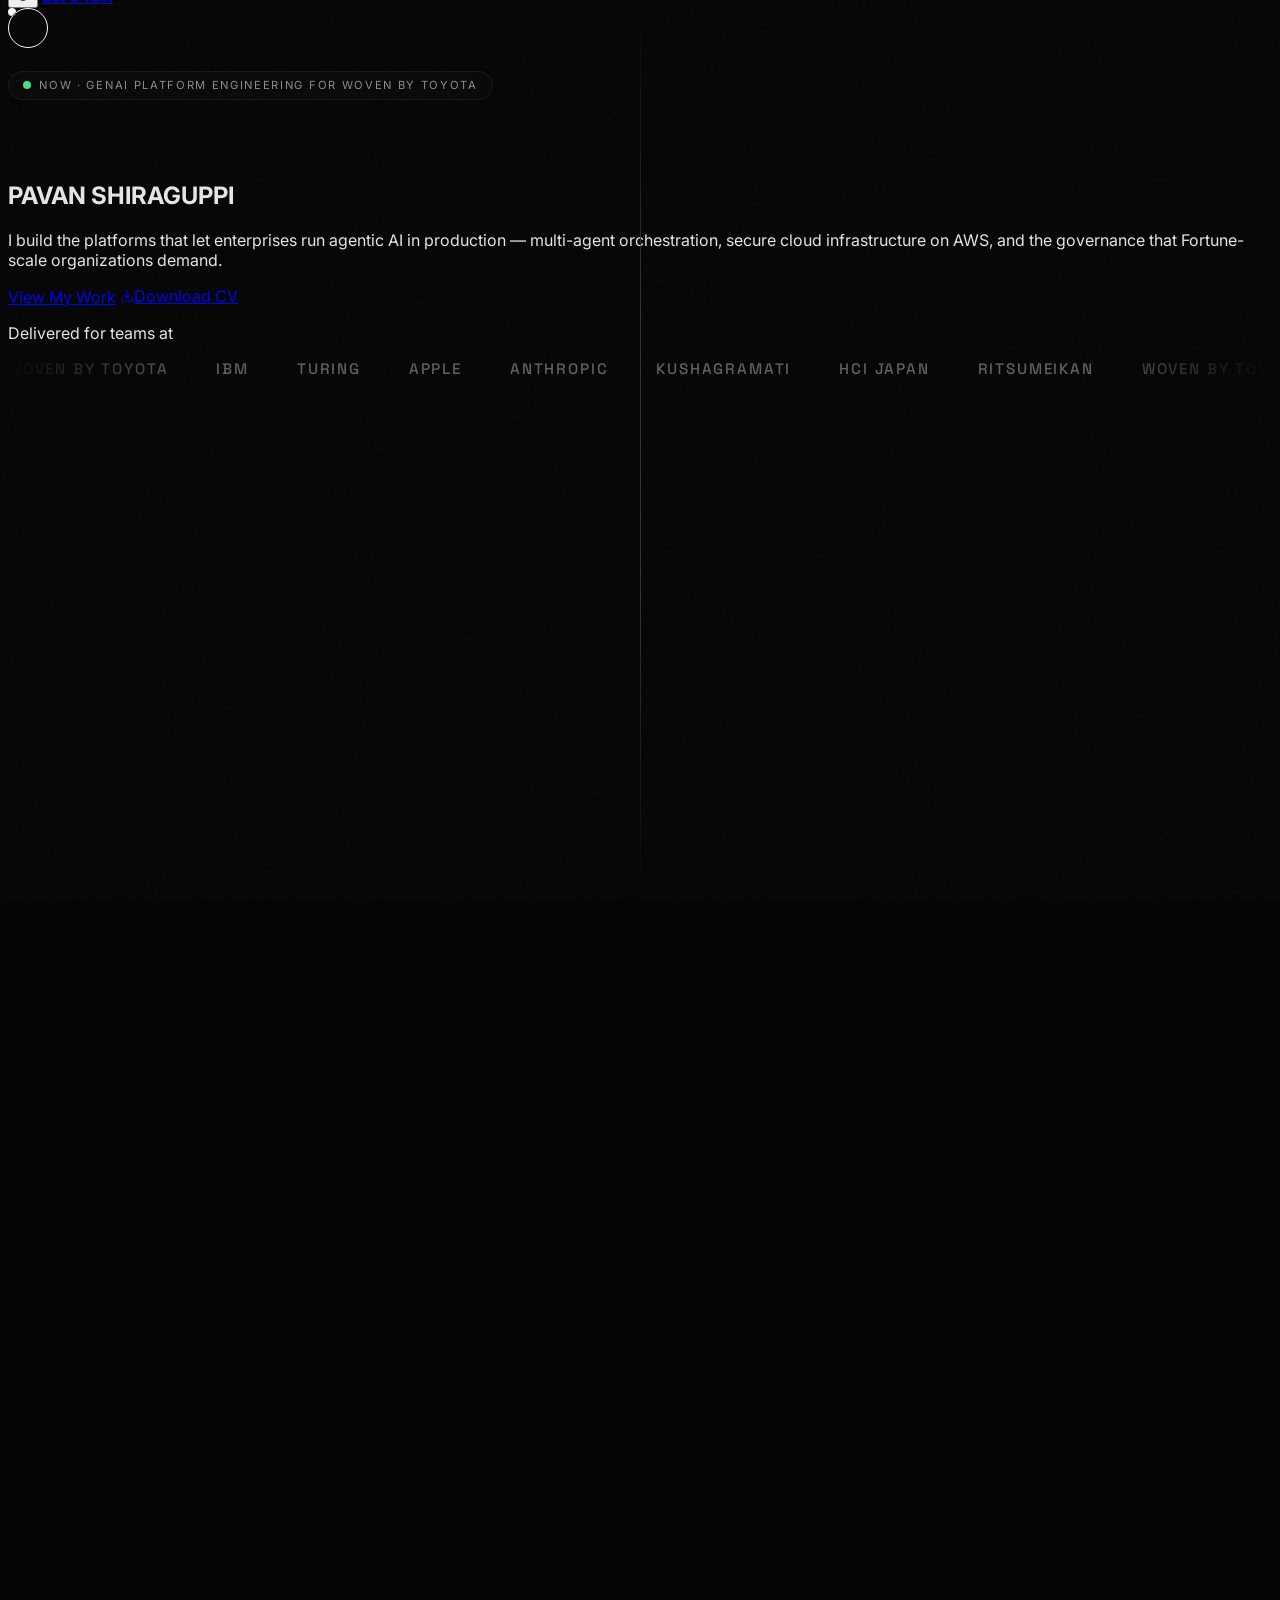
==== commit f06842e1: "Reposition profile for enterprise clients: GenAI platform engineering, AWS, agentic AI - Lead with c" ====
--- a/index.html
+++ b/index.html
@@ -4,7 +4,14 @@
 <head>
     <meta charset="UTF-8">
     <meta name="viewport" content="width=device-width, initial-scale=1.0">
-    <title>Pavan Shiraguppi | GenAI & MLOps Engineer</title>
+    <title>Pavan Shiraguppi | GenAI Platform Engineer · Agentic AI · AWS</title>
+    <meta name="description"
+        content="Pavan Shiraguppi — GenAI Platform Engineer and Claude Certified Developer building enterprise agentic AI platforms on AWS. Currently engineering an orchestrator and remote-agent SDLC GenAI product for Woven by Toyota.">
+    <meta property="og:title" content="Pavan Shiraguppi | GenAI Platform Engineer">
+    <meta property="og:description"
+        content="Enterprise agentic AI platforms, AWS cloud architecture and production LLM infrastructure for global clients.">
+    <meta property="og:type" content="profile">
+    <meta property="og:url" content="https://shiraguppipavan.github.io/">
     <script src="https://cdn.tailwindcss.com"></script>
     <script src="https://cdnjs.cloudflare.com/ajax/libs/gsap/3.12.2/gsap.min.js"></script>
     <script src="https://cdnjs.cloudflare.com/ajax/libs/gsap/3.12.2/ScrollTrigger.min.js"></script>
@@ -853,6 +860,8 @@
                 <div class="hidden md:flex items-center gap-8">
                     <a href="#about"
                         class="text-xs uppercase tracking-widest text-platinum/60 hover:text-white transition-colors hover-target link-hover">About</a>
+                    <a href="#experience"
+                        class="text-xs uppercase tracking-widest text-platinum/60 hover:text-white transition-colors hover-target link-hover">Experience</a>
                     <a href="#case-studies"
                         class="text-xs uppercase tracking-widest text-platinum/60 hover:text-white transition-colors hover-target link-hover">Cases</a>
                     <a href="#skills"
@@ -886,12 +895,12 @@
             <div class="hero-badge opacity-0">
                 <span class="availability-badge">
                     <span class="availability-pulse"></span>
-                    <span>Available for engagements</span>
+                    <span>Now · GenAI Platform Engineering for Woven by Toyota</span>
                 </span>
             </div>
             <div class="mb-6 overflow-hidden">
                 <p class="hero-sub scramble-text text-xs md:text-sm uppercase tracking-[0.1em] md:tracking-[0.3em] text-silver/60 font-light"
-                    data-target="GenAI Engineer · MLOps · DevOps · Watsonx SME">&nbsp;</p>
+                    data-target="GenAI Platform Engineer · Agentic AI · AWS · Claude Certified">&nbsp;</p>
             </div>
             <h1
                 class="hero-title font-display text-5xl md:text-7xl lg:text-9xl font-bold tracking-tighter leading-none mb-8">
@@ -900,8 +909,9 @@
             </h1>
             <div class="hero-desc max-w-2xl mx-auto mb-12">
                 <p class="text-sm md:text-base text-silver/70 leading-relaxed font-light">
-                    Architecting production-grade AI infrastructure on IBM watsonx and OpenShift.
-                    Bridging the gap between AI development and platform operations at scale.
+                    I build the platforms that let enterprises run agentic AI in production &mdash;
+                    multi-agent orchestration, secure cloud infrastructure on AWS, and the governance
+                    that Fortune-scale organizations demand.
                 </p>
             </div>
             <div class="hero-cta flex flex-col sm:flex-row items-center justify-center gap-4 mb-16">
@@ -916,9 +926,10 @@
                     Download CV</a>
             </div>
             <div class="hero-marquee opacity-0">
-                <p class="text-[10px] uppercase tracking-[0.3em] text-silver/40 mb-5">Trusted by teams at</p>
+                <p class="text-[10px] uppercase tracking-[0.3em] text-silver/40 mb-5">Delivered for teams at</p>
                 <div class="marquee-wrap">
                     <div class="marquee-track">
+                        <span class="marquee-item">Woven by Toyota</span>
                         <span class="marquee-item">IBM</span>
                         <span class="marquee-item">Turing</span>
                         <span class="marquee-item">Apple</span>
@@ -926,6 +937,7 @@
                         <span class="marquee-item">Kushagramati</span>
                         <span class="marquee-item">HCI Japan</span>
                         <span class="marquee-item">Ritsumeikan</span>
+                        <span class="marquee-item">Woven by Toyota</span>
                         <span class="marquee-item">IBM</span>
                         <span class="marquee-item">Turing</span>
                         <span class="marquee-item">Apple</span>
@@ -949,19 +961,40 @@
                 </div>
                 <div class="lg:col-span-8 section-fade">
                     <div class="space-y-6 text-silver/70 text-base md:text-lg leading-relaxed font-light">
-                        <p>I'm a <strong class="text-white font-medium">Generative AI Engineer and MLOps
-                                practitioner</strong> with a unique trajectory spanning Systems Integration, Data
-                            Science, and LLM Engineering. Currently leading as a <strong
-                                class="text-white font-medium">Watsonx Platform SME at IBM</strong>, I architect and
-                            deploy production-grade AI infrastructure contributing to <strong
-                                class="text-white font-medium">$10M+ in revenue</strong>.</p>
-                        <p>My expertise lies in CI/CD pipelines for model deployment, LLM fine-tuning, RAG
-                            architectures, and enterprise DevOps practices. I specialize in bridging AI development and
-                            platform operations at scale, spanning air-gapped on-premise GPU clusters all the way to
-                            cloud-native orchestration on Red Hat OpenShift.</p>
-                        <p>Beyond code, I'm a <strong class="text-white font-medium">bilingual professional</strong>
-                            (English & Japanese N2) with international experience across India and Japan, having
-                            engineered robotic automation systems and multi-agent AI workflows.</p>
+                        <p>I'm a <strong class="text-white font-medium">GenAI Platform Engineer</strong> who sits
+                            where generative AI meets cloud infrastructure. I design, build, and operate the platforms
+                            that take agentic AI from proof-of-concept to governed, production-grade systems for
+                            global enterprises.</p>
+                        <p>Today I'm the <strong class="text-white font-medium">platform engineer on a GenAI SDLC
+                                product for Woven by Toyota</strong>, an agentic system in which a central
+                            orchestrator coordinates specialised remote agents across the software development
+                            lifecycle. I own the platform layer: AWS cloud architecture, agent runtime and
+                            deployment, CI/CD, security, and observability.</p>
+                        <p>Before that, as a <strong class="text-white font-medium">Watsonx Platform SME at
+                                IBM</strong>, I delivered air-gapped LLM platforms on Red Hat OpenShift and GenAI
+                            engagements contributing to <strong class="text-white font-medium">$10M+ in
+                                revenue</strong>, and led a 12-person team training agentic tool-calling models for
+                            Apple and Anthropic. I'm a <strong class="text-white font-medium">Claude Certified
+                                Developer</strong> and a bilingual professional (English &amp; Japanese N2) who has
+                            delivered across India and Japan.</p>
+                    </div>
+                    <div class="grid sm:grid-cols-3 gap-4 mt-10">
+                        <div class="glass-card rounded-xl p-5">
+                            <p class="font-display text-sm font-semibold text-white mb-1">Agentic AI Platforms</p>
+                            <p class="text-xs text-silver/60 leading-relaxed">Orchestrator and remote-agent
+                                architectures, tool calling, evaluation, and guardrails.</p>
+                        </div>
+                        <div class="glass-card rounded-xl p-5">
+                            <p class="font-display text-sm font-semibold text-white mb-1">AWS &amp; Cloud
+                                Engineering</p>
+                            <p class="text-xs text-silver/60 leading-relaxed">Secure, scalable, cost-aware
+                                infrastructure as code, from cloud-native to air-gapped on-prem.</p>
+                        </div>
+                        <div class="glass-card rounded-xl p-5">
+                            <p class="font-display text-sm font-semibold text-white mb-1">Enterprise Delivery</p>
+                            <p class="text-xs text-silver/60 leading-relaxed">Executive-ready communication across
+                                US, Japan, and India, from roadmap to run-book.</p>
+                        </div>
                     </div>
                 </div>
             </div>
@@ -1032,6 +1065,7 @@
                         <p class="font-display text-2xl font-bold">Enterprise clients across 3 continents</p>
                     </div>
                     <div class="avatar-stack mt-4">
+                        <div class="avatar-circle">WT</div>
                         <div class="avatar-circle">IB</div>
                         <div class="avatar-circle">AP</div>
                         <div class="avatar-circle">AN</div>
@@ -1054,7 +1088,7 @@
     <section id="experience" class="relative w-full py-32 px-6 lg:px-12 bg-graphite/30">
         <div class="max-w-7xl mx-auto">
             <div class="mb-20 section-fade">
-                <span class="text-xs uppercase tracking-[0.3em] text-silver/50 block mb-4">02 - Experience</span>
+                <span class="text-xs uppercase tracking-[0.3em] text-silver/50 block mb-4">03 - Experience</span>
                 <h2 class="font-display text-4xl md:text-6xl font-bold tracking-tight decode-text">Career Trajectory
                 </h2>
             </div>
@@ -1070,19 +1104,22 @@
                                 <span
                                     class="px-3 py-1 rounded-full border border-white/10 text-[10px] uppercase tracking-widest">Current</span>
                             </div>
-                            <h3 class="font-display text-2xl font-bold mb-1">Watsonx Platform SME</h3>
-                            <p class="text-silver/50 text-sm mb-6">IBM India Pvt Ltd · Bengaluru, India</p>
+                            <h3 class="font-display text-2xl font-bold mb-1">GenAI Platform Engineer</h3>
+                            <p class="text-silver/50 text-sm mb-6">Woven by Toyota (Client Engagement) · Agentic SDLC
+                                Product</p>
                             <ul class="space-y-3 text-sm text-silver/70">
                                 <li class="flex items-start gap-3"><span
-                                        class="w-1 h-1 rounded-full bg-white/40 mt-2 shrink-0"></span>Leading secure
-                                    on-premise deployments of full IBM watsonx stack (.ai, .data, Orchestrate)</li>
+                                        class="w-1 h-1 rounded-full bg-white/40 mt-2 shrink-0"></span>Platform engineer
+                                    for a GenAI SDLC product built on an orchestrator that delegates work to
+                                    specialised remote agents</li>
                                 <li class="flex items-start gap-3"><span
-                                        class="w-1 h-1 rounded-full bg-white/40 mt-2 shrink-0"></span>Managing
-                                    end-to-end deployment on Red Hat OpenShift with operator lifecycle & GPU node pools
-                                </li>
+                                        class="w-1 h-1 rounded-full bg-white/40 mt-2 shrink-0"></span>Own the AWS cloud
+                                    foundation: agent runtime, networking, identity &amp; access, and infrastructure as
+                                    code</li>
                                 <li class="flex items-start gap-3"><span
-                                        class="w-1 h-1 rounded-full bg-white/40 mt-2 shrink-0"></span>Architecting
-                                    scalable air-gapped inference clusters for Granite & third-party LLMs</li>
+                                        class="w-1 h-1 rounded-full bg-white/40 mt-2 shrink-0"></span>Build CI/CD,
+                                    observability, and security guardrails so agents ship safely and scale with
+                                    enterprise demand</li>
                             </ul>
                         </div>
                     </div>
@@ -1096,18 +1133,19 @@
                                 <span
                                     class="px-3 py-1 rounded-full border border-white/10 text-[10px] uppercase tracking-widest">IBM</span>
                             </div>
-                            <h3 class="font-display text-2xl font-bold mb-1">Generative AI Engineer</h3>
+                            <h3 class="font-display text-2xl font-bold mb-1">Watsonx Platform SME</h3>
                             <p class="text-silver/50 text-sm mb-6">IBM India Pvt Ltd · Bengaluru, India</p>
                             <ul class="space-y-3 text-sm text-silver/70">
                                 <li class="flex items-start gap-3 md:flex-row-reverse"><span
-                                        class="w-1 h-1 rounded-full bg-white/40 mt-2 shrink-0"></span>Spearheaded
-                                    high-impact GenAI engagements contributing to $10M+ revenue</li>
+                                        class="w-1 h-1 rounded-full bg-white/40 mt-2 shrink-0"></span>Leading secure
+                                    on-premise deployments of full IBM watsonx stack (.ai, .data, Orchestrate)</li>
                                 <li class="flex items-start gap-3 md:flex-row-reverse"><span
-                                        class="w-1 h-1 rounded-full bg-white/40 mt-2 shrink-0"></span>Fine-tuned Llama,
-                                    Granite, and GPT variants; reduced token latency by 40%</li>
+                                        class="w-1 h-1 rounded-full bg-white/40 mt-2 shrink-0"></span>Managing
+                                    end-to-end deployment on Red Hat OpenShift with operator lifecycle & GPU node pools
+                                </li>
                                 <li class="flex items-start gap-3 md:flex-row-reverse"><span
-                                        class="w-1 h-1 rounded-full bg-white/40 mt-2 shrink-0"></span>Built RAG systems
-                                    with ChromaDB & Pinecone; AI agents with Watsonx Orchestrate & LangChain</li>
+                                        class="w-1 h-1 rounded-full bg-white/40 mt-2 shrink-0"></span>Architecting
+                                    scalable air-gapped inference clusters for Granite & third-party LLMs</li>
                             </ul>
                         </div>
                     </div>
@@ -1121,26 +1159,20 @@
                         <div class="glass-card rounded-2xl p-8">
                             <div class="flex items-center justify-between mb-4">
                                 <span
-                                    class="px-3 py-1 rounded-full border border-white/10 text-[10px] uppercase tracking-widest">Consulting</span>
-                            </div>
-                            <h3 class="font-display text-2xl font-bold mb-1">AI Consultant</h3>
-                            <p class="text-silver/50 text-sm mb-6">Turing · Remote</p>
+                                    class="px-3 py-1 rounded-full border border-white/10 text-[10px] uppercase tracking-widest">IBM</span>
+                            </div>
+                            <h3 class="font-display text-2xl font-bold mb-1">Generative AI Engineer</h3>
+                            <p class="text-silver/50 text-sm mb-6">IBM India Pvt Ltd · Bengaluru, India</p>
                             <ul class="space-y-3 text-sm text-silver/70">
                                 <li class="flex items-start gap-3"><span
-                                        class="w-1 h-1 rounded-full bg-white/40 mt-2 shrink-0"></span>Led a team of 12
-                                    to train models for Apple and Anthropic, achieving 95%+ accuracy; for Apple, trained
-                                    models on agentic tool calling, identifying loopholes and inconsistencies, reaching
-                                    98% tool-calling accuracy post-training</li>
+                                        class="w-1 h-1 rounded-full bg-white/40 mt-2 shrink-0"></span>Spearheaded
+                                    high-impact GenAI engagements contributing to $10M+ revenue</li>
                                 <li class="flex items-start gap-3"><span
-                                        class="w-1 h-1 rounded-full bg-white/40 mt-2 shrink-0"></span>Benchmarked
-                                    trained models in Claude Code to validate tool-call consistency and measure
-                                    real-world performance</li>
+                                        class="w-1 h-1 rounded-full bg-white/40 mt-2 shrink-0"></span>Fine-tuned Llama,
+                                    Granite, and GPT variants; reduced token latency by 40%</li>
                                 <li class="flex items-start gap-3"><span
-                                        class="w-1 h-1 rounded-full bg-white/40 mt-2 shrink-0"></span>Advised on LLM
-                                    strategy, infrastructure architecture, and production deployment roadmaps</li>
-                                <li class="flex items-start gap-3"><span
-                                        class="w-1 h-1 rounded-full bg-white/40 mt-2 shrink-0"></span>Bridged technical
-                                    execution with executive stakeholder communication across global teams</li>
+                                        class="w-1 h-1 rounded-full bg-white/40 mt-2 shrink-0"></span>Built RAG systems
+                                    with ChromaDB & Pinecone; AI agents with Watsonx Orchestrate & LangChain</li>
                             </ul>
                         </div>
                     </div>
@@ -1152,20 +1184,78 @@
                         <div class="glass-card rounded-2xl p-8 md:ml-auto">
                             <div class="flex items-center justify-between mb-4 md:flex-row-reverse">
                                 <span
+                                    class="px-3 py-1 rounded-full border border-white/10 text-[10px] uppercase tracking-widest">Consulting</span>
+                            </div>
+                            <h3 class="font-display text-2xl font-bold mb-1">AI Consultant</h3>
+                            <p class="text-silver/50 text-sm mb-6">Turing · Remote</p>
+                            <ul class="space-y-3 text-sm text-silver/70">
+                                <li class="flex items-start gap-3 md:flex-row-reverse"><span
+                                        class="w-1 h-1 rounded-full bg-white/40 mt-2 shrink-0"></span>Led a team of 12
+                                    to train models for Apple and Anthropic, achieving 95%+ accuracy; for Apple, trained
+                                    models on agentic tool calling, identifying loopholes and inconsistencies, reaching
+                                    98% tool-calling accuracy post-training</li>
+                                <li class="flex items-start gap-3 md:flex-row-reverse"><span
+                                        class="w-1 h-1 rounded-full bg-white/40 mt-2 shrink-0"></span>Benchmarked
+                                    trained models in Claude Code to validate tool-call consistency and measure
+                                    real-world performance</li>
+                                <li class="flex items-start gap-3 md:flex-row-reverse"><span
+                                        class="w-1 h-1 rounded-full bg-white/40 mt-2 shrink-0"></span>Advised on LLM
+                                    strategy, infrastructure architecture, and production deployment roadmaps</li>
+                                <li class="flex items-start gap-3 md:flex-row-reverse"><span
+                                        class="w-1 h-1 rounded-full bg-white/40 mt-2 shrink-0"></span>Bridged technical
+                                    execution with executive stakeholder communication across global teams</li>
+                            </ul>
+                        </div>
+                    </div>
+                    <div class="hidden md:block"></div>
+                </div>
+
+                <div class="timeline-item relative grid md:grid-cols-2 gap-8 md:gap-16 section-fade">
+                    <div class="hidden md:block"></div>
+                    <div class="relative">
+                        <div class="timeline-dot hidden md:block" style="top: 8px;"></div>
+                        <div class="glass-card rounded-2xl p-8">
+                            <div class="flex items-center justify-between mb-4">
+                                <span
                                     class="px-3 py-1 rounded-full border border-white/10 text-[10px] uppercase tracking-widest">Advisor</span>
                             </div>
                             <h3 class="font-display text-2xl font-bold mb-1">Generative AI Advisor, SME</h3>
                             <p class="text-silver/50 text-sm mb-6">Kushagramati Analytics · Bengaluru, India</p>
                             <ul class="space-y-3 text-sm text-silver/70">
-                                <li class="flex items-start gap-3 md:flex-row-reverse"><span
+                                <li class="flex items-start gap-3"><span
                                         class="w-1 h-1 rounded-full bg-white/40 mt-2 shrink-0"></span>Advised enterprise
                                     clients on GenAI adoption strategies and high-ROI use cases</li>
-                                <li class="flex items-start gap-3 md:flex-row-reverse"><span
+                                <li class="flex items-start gap-3"><span
                                         class="w-1 h-1 rounded-full bg-white/40 mt-2 shrink-0"></span>Conducted
                                     feasibility studies for RAG architectures and model selection</li>
-                                <li class="flex items-start gap-3 md:flex-row-reverse"><span
+                                <li class="flex items-start gap-3"><span
                                         class="w-1 h-1 rounded-full bg-white/40 mt-2 shrink-0"></span>Established
                                     governance frameworks for LLM evaluation and hallucination metrics</li>
+                            </ul>
+                        </div>
+                    </div>
+                </div>
+
+                <div class="timeline-item relative grid md:grid-cols-2 gap-8 md:gap-16 section-fade">
+                    <div class="relative md:text-right">
+                        <div class="timeline-dot hidden md:block" style="top: 8px; left: auto; right: -4px;"></div>
+                        <div class="glass-card rounded-2xl p-8 md:ml-auto">
+                            <div class="flex items-center justify-between mb-4 md:flex-row-reverse">
+                                <span
+                                    class="px-3 py-1 rounded-full border border-white/10 text-[10px] uppercase tracking-widest">Japan</span>
+                            </div>
+                            <h3 class="font-display text-2xl font-bold mb-1">DevOps Engineer</h3>
+                            <p class="text-silver/50 text-sm mb-6">HCI · Osaka, Japan</p>
+                            <ul class="space-y-3 text-sm text-silver/70">
+                                <li class="flex items-start gap-3 md:flex-row-reverse"><span
+                                        class="w-1 h-1 rounded-full bg-white/40 mt-2 shrink-0"></span>Designed CI/CD
+                                    pipelines for robotic software; reduced release cycle by 30%</li>
+                                <li class="flex items-start gap-3 md:flex-row-reverse"><span
+                                        class="w-1 h-1 rounded-full bg-white/40 mt-2 shrink-0"></span>Containerized AI
+                                    inference services with Docker across dev & prod</li>
+                                <li class="flex items-start gap-3 md:flex-row-reverse"><span
+                                        class="w-1 h-1 rounded-full bg-white/40 mt-2 shrink-0"></span>Implemented
+                                    Prometheus & Grafana monitoring for ML models & robotic services</li>
                             </ul>
                         </div>
                     </div>
@@ -1181,47 +1271,21 @@
                                 <span
                                     class="px-3 py-1 rounded-full border border-white/10 text-[10px] uppercase tracking-widest">Japan</span>
                             </div>
-                            <h3 class="font-display text-2xl font-bold mb-1">DevOps Engineer</h3>
+                            <h3 class="font-display text-2xl font-bold mb-1">Systems Engineer</h3>
                             <p class="text-silver/50 text-sm mb-6">HCI · Osaka, Japan</p>
                             <ul class="space-y-3 text-sm text-silver/70">
                                 <li class="flex items-start gap-3"><span
-                                        class="w-1 h-1 rounded-full bg-white/40 mt-2 shrink-0"></span>Designed CI/CD
-                                    pipelines for robotic software; reduced release cycle by 30%</li>
-                                <li class="flex items-start gap-3"><span
-                                        class="w-1 h-1 rounded-full bg-white/40 mt-2 shrink-0"></span>Containerized AI
-                                    inference services with Docker across dev & prod</li>
-                                <li class="flex items-start gap-3"><span
-                                        class="w-1 h-1 rounded-full bg-white/40 mt-2 shrink-0"></span>Implemented
-                                    Prometheus & Grafana monitoring for ML models & robotic services</li>
-                            </ul>
-                        </div>
-                    </div>
-                </div>
-
-                <div class="timeline-item relative grid md:grid-cols-2 gap-8 md:gap-16 section-fade">
-                    <div class="relative md:text-right">
-                        <div class="timeline-dot hidden md:block" style="top: 8px; left: auto; right: -4px;"></div>
-                        <div class="glass-card rounded-2xl p-8 md:ml-auto">
-                            <div class="flex items-center justify-between mb-4 md:flex-row-reverse">
-                                <span
-                                    class="px-3 py-1 rounded-full border border-white/10 text-[10px] uppercase tracking-widest">Japan</span>
-                            </div>
-                            <h3 class="font-display text-2xl font-bold mb-1">Systems Engineer</h3>
-                            <p class="text-silver/50 text-sm mb-6">HCI · Osaka, Japan</p>
-                            <ul class="space-y-3 text-sm text-silver/70">
-                                <li class="flex items-start gap-3 md:flex-row-reverse"><span
                                         class="w-1 h-1 rounded-full bg-white/40 mt-2 shrink-0"></span>Architected
                                     RoboCafe bio-system with Kawasaki, Yaskawa, Mitsubishi industrial arms</li>
-                                <li class="flex items-start gap-3 md:flex-row-reverse"><span
+                                <li class="flex items-start gap-3"><span
                                         class="w-1 h-1 rounded-full bg-white/40 mt-2 shrink-0"></span>Integrated
                                     Computer Vision models with robot arm kinematics for autonomous manipulation</li>
-                                <li class="flex items-start gap-3 md:flex-row-reverse"><span
+                                <li class="flex items-start gap-3"><span
                                         class="w-1 h-1 rounded-full bg-white/40 mt-2 shrink-0"></span>Bridged hardware
                                     interfaces (PLCs, Robot Controllers) with software AI modules</li>
                             </ul>
                         </div>
                     </div>
-                    <div class="hidden md:block"></div>
                 </div>
             </div>
         </div>
@@ -1230,7 +1294,7 @@
     <section id="case-studies" class="relative w-full py-32 px-6 lg:px-12 bg-graphite/30">
         <div class="max-w-7xl mx-auto">
             <div class="mb-20 section-fade">
-                <span class="text-xs uppercase tracking-[0.3em] text-silver/50 block mb-4">03 - Case Studies</span>
+                <span class="text-xs uppercase tracking-[0.3em] text-silver/50 block mb-4">04 - Case Studies</span>
                 <h2 class="font-display text-4xl md:text-6xl font-bold tracking-tight decode-text">Defining Engagements
                 </h2>
             </div>
@@ -1240,6 +1304,92 @@
                     <div class="glass-card rounded-2xl p-10 relative overflow-hidden flex flex-col justify-between"
                         style="min-height:320px;">
                         <span class="case-study-number">01</span>
+                        <div class="relative z-10 flex-1 flex flex-col">
+                            <div class="flex flex-wrap gap-2 mb-6">
+                                <span
+                                    class="px-2.5 py-1 rounded-full border border-white/10 bg-white/5 text-[10px] uppercase tracking-widest">Agentic AI</span>
+                                <span
+                                    class="px-2.5 py-1 rounded-full border border-white/10 bg-white/5 text-[10px] uppercase tracking-widest">AWS</span>
+                                <span
+                                    class="px-2.5 py-1 rounded-full border border-white/10 bg-white/5 text-[10px] uppercase tracking-widest">Platform Engineering</span>
+                            </div>
+                            <h3 class="font-display text-2xl font-bold mb-2">Agentic SDLC Platform &mdash; Orchestrator
+                                &amp; Remote Agents</h3>
+                            <p class="text-silver/50 text-xs uppercase tracking-widest mb-8">Woven by Toyota · Current
+                                Engagement</p>
+
+                            <div class="space-y-3 mb-8">
+                                <div class="flex items-center gap-3">
+                                    <span class="text-[10px] uppercase tracking-widest text-silver/40 w-16">Role</span>
+                                    <span class="text-sm text-silver/80">Platform Engineer</span>
+                                </div>
+                                <div class="flex items-center gap-3">
+                                    <span
+                                        class="text-[10px] uppercase tracking-widest text-silver/40 w-16">Status</span>
+                                    <span class="text-sm text-silver/80">Ongoing</span>
+                                </div>
+                                <div class="flex items-center gap-3">
+                                    <span class="text-[10px] uppercase tracking-widest text-silver/40 w-16">Scope</span>
+                                    <span class="text-sm text-silver/80">GenAI across the SDLC</span>
+                                </div>
+                            </div>
+
+                            <div class="mt-auto">
+                                <p class="text-[10px] uppercase tracking-widest text-silver/40 mb-3">Tech Stack</p>
+                                <div class="flex flex-wrap gap-2">
+                                    <span class="px-2 py-1 rounded bg-white/5 text-xs text-silver/60">AWS</span>
+                                    <span class="px-2 py-1 rounded bg-white/5 text-xs text-silver/60">Multi-Agent Orchestration</span>
+                                    <span class="px-2 py-1 rounded bg-white/5 text-xs text-silver/60">Infrastructure as Code</span>
+                                    <span class="px-2 py-1 rounded bg-white/5 text-xs text-silver/60">CI/CD</span>
+                                    <span class="px-2 py-1 rounded bg-white/5 text-xs text-silver/60">Observability</span>
+                                </div>
+                            </div>
+                        </div>
+                    </div>
+                    <div class="glass-card rounded-2xl p-10 flex flex-col justify-between">
+                        <div class="space-y-4">
+                            <div>
+                                <p class="text-xs uppercase tracking-widest text-silver/40 mb-1">Challenge</p>
+                                <p class="text-silver/70 text-sm leading-relaxed">Bring generative AI into every stage of
+                                    the software development lifecycle for a global mobility leader, with the security,
+                                    reliability, and governance expected of enterprise automotive software.</p>
+                            </div>
+                            <div>
+                                <p class="text-xs uppercase tracking-widest text-silver/40 mb-1">Solution</p>
+                                <p class="text-silver/70 text-sm leading-relaxed">An agentic architecture in which a
+                                    central orchestrator plans work and delegates it to specialised remote agents. As
+                                    platform engineer I own the AWS foundation beneath it: agent runtime and
+                                    deployment, networking and identity, infrastructure as code, CI/CD, and end-to-end
+                                    observability.</p>
+                            </div>
+                            <div>
+                                <p class="text-xs uppercase tracking-widest text-silver/40 mb-1">Outcome</p>
+                                <p class="text-silver/70 text-sm leading-relaxed">A cloud-native platform on which new
+                                    agents can be added, secured, and scaled independently, so the product can grow
+                                    with engineering demand without re-architecting.</p>
+                            </div>
+                        </div>
+                        <div class="flex gap-8 pt-6 mt-6 border-t border-white/10">
+                            <div class="case-metric">
+                                <span class="case-metric-value">Multi</span>
+                                <span class="case-metric-label">Agent System</span>
+                            </div>
+                            <div class="case-metric">
+                                <span class="case-metric-value">AWS</span>
+                                <span class="case-metric-label">Cloud-Native</span>
+                            </div>
+                            <div class="case-metric">
+                                <span class="case-metric-value">E2E</span>
+                                <span class="case-metric-label">SDLC Coverage</span>
+                            </div>
+                        </div>
+                    </div>
+                </div>
+
+                <div class="section-fade grid lg:grid-cols-2 gap-8 items-stretch">
+                    <div class="glass-card rounded-2xl p-10 relative overflow-hidden flex flex-col justify-between"
+                        style="min-height:320px;">
+                        <span class="case-study-number">02</span>
                         <div class="relative z-10 flex-1 flex flex-col">
                             <div class="flex flex-wrap gap-2 mb-6">
                                 <span
@@ -1326,7 +1476,7 @@
                 <div class="section-fade grid lg:grid-cols-2 gap-8 items-stretch">
                     <div class="glass-card rounded-2xl p-10 relative overflow-hidden flex flex-col justify-between"
                         style="min-height:320px;">
-                        <span class="case-study-number">02</span>
+                        <span class="case-study-number">03</span>
                         <div class="relative z-10 flex-1 flex flex-col">
                             <div class="flex flex-wrap gap-2 mb-6">
                                 <span
@@ -1419,7 +1569,7 @@
                 <div class="section-fade grid lg:grid-cols-2 gap-8 items-stretch">
                     <div class="glass-card rounded-2xl p-10 relative overflow-hidden flex flex-col justify-between"
                         style="min-height:320px;">
-                        <span class="case-study-number">03</span>
+                        <span class="case-study-number">04</span>
                         <div class="relative z-10 flex-1 flex flex-col">
                             <div class="flex flex-wrap gap-2 mb-6">
                                 <span
@@ -1506,7 +1656,7 @@
     <section id="philosophy" class="relative w-full py-32 px-6 lg:px-12">
         <div class="max-w-7xl mx-auto">
             <div class="mb-20 section-fade">
-                <span class="text-xs uppercase tracking-[0.3em] text-silver/50 block mb-4">04 - Process</span>
+                <span class="text-xs uppercase tracking-[0.3em] text-silver/50 block mb-4">05 - Process</span>
                 <h2 class="font-display text-4xl md:text-6xl font-bold tracking-tight decode-text">How I Work</h2>
             </div>
             <div class="grid md:grid-cols-3 gap-8">
@@ -1538,7 +1688,7 @@
     <section id="skills" class="relative w-full py-32 px-6 lg:px-12">
         <div class="max-w-7xl mx-auto">
             <div class="mb-20 section-fade">
-                <span class="text-xs uppercase tracking-[0.3em] text-silver/50 block mb-4">05 - Expertise</span>
+                <span class="text-xs uppercase tracking-[0.3em] text-silver/50 block mb-4">06 - Expertise</span>
                 <h2 class="font-display text-4xl md:text-6xl font-bold tracking-tight decode-text">Technical Arsenal
                 </h2>
             </div>
@@ -1552,26 +1702,59 @@
                                     d="M9.813 15.904L9 18.75l-.813-2.846a4.5 4.5 0 00-3.09-3.09L2.25 12l2.846-.813a4.5 4.5 0 003.09-3.09L9 5.25l.813 2.846a4.5 4.5 0 003.09 3.09L15.75 12l-2.846.813a4.5 4.5 0 00-3.09 3.09zM18.259 8.715L18 9.75l-.259-1.035a3.375 3.375 0 00-2.455-2.456L14.25 6l1.036-.259a3.375 3.375 0 002.455-2.456L18 2.25l.259 1.035a3.375 3.375 0 002.456 2.456L21.75 6l-1.035.259a3.375 3.375 0 00-2.456 2.456z" />
                             </svg>
                         </div>
-                        <h3 class="font-display text-lg font-semibold">Generative AI</h3>
+                        <h3 class="font-display text-lg font-semibold">Generative &amp; Agentic AI</h3>
                     </div>
                     <div class="flex flex-wrap gap-2">
                         <span
-                            class="skill-pill px-3 py-1.5 rounded-full bg-white/5 border border-white/10 text-xs text-silver/80">LLM
-                            Fine-tuning</span>
-                        <span
-                            class="skill-pill px-3 py-1.5 rounded-full bg-white/5 border border-white/10 text-xs text-silver/80">RAG
-                            Architecture</span>
-                        <span
-                            class="skill-pill px-3 py-1.5 rounded-full bg-white/5 border border-white/10 text-xs text-silver/80">Prompt
-                            Optimization</span>
+                            class="skill-pill px-3 py-1.5 rounded-full bg-white/5 border border-white/10 text-xs text-silver/80">Multi-Agent Orchestration</span>
+                        <span
+                            class="skill-pill px-3 py-1.5 rounded-full bg-white/5 border border-white/10 text-xs text-silver/80">Remote Agents</span>
+                        <span
+                            class="skill-pill px-3 py-1.5 rounded-full bg-white/5 border border-white/10 text-xs text-silver/80">Agentic Tool Calling</span>
+                        <span
+                            class="skill-pill px-3 py-1.5 rounded-full bg-white/5 border border-white/10 text-xs text-silver/80">Claude &amp; Anthropic SDK</span>
+                        <span
+                            class="skill-pill px-3 py-1.5 rounded-full bg-white/5 border border-white/10 text-xs text-silver/80">LLM Fine-tuning</span>
+                        <span
+                            class="skill-pill px-3 py-1.5 rounded-full bg-white/5 border border-white/10 text-xs text-silver/80">RAG Architecture</span>
                         <span
                             class="skill-pill px-3 py-1.5 rounded-full bg-white/5 border border-white/10 text-xs text-silver/80">LangChain</span>
                         <span
+                            class="skill-pill px-3 py-1.5 rounded-full bg-white/5 border border-white/10 text-xs text-silver/80">CrewAI</span>
+                        <span
                             class="skill-pill px-3 py-1.5 rounded-full bg-white/5 border border-white/10 text-xs text-silver/80">Watsonx</span>
                         <span
                             class="skill-pill px-3 py-1.5 rounded-full bg-white/5 border border-white/10 text-xs text-silver/80">RAGAS</span>
-                        <span
-                            class="skill-pill px-3 py-1.5 rounded-full bg-white/5 border border-white/10 text-xs text-silver/80">CrewAI</span>
+                    </div>
+                </div>
+                <div class="glass-card rounded-2xl p-8 section-fade group">
+                    <div class="flex items-center gap-4 mb-6">
+                        <div
+                            class="w-10 h-10 rounded-lg bg-white/5 flex items-center justify-center group-hover:bg-white/10 transition-colors">
+                            <svg class="w-5 h-5 text-white/70" fill="none" stroke="currentColor" viewBox="0 0 24 24">
+                                <path stroke-linecap="round" stroke-linejoin="round" stroke-width="1.5"
+                                    d="M2.25 15a4.5 4.5 0 004.5 4.5H18a3.75 3.75 0 001.332-7.257 3 3 0 00-3.758-3.848 5.25 5.25 0 00-10.233 2.33A4.502 4.502 0 002.25 15z" />
+                            </svg>
+                        </div>
+                        <h3 class="font-display text-lg font-semibold">AWS &amp; Cloud</h3>
+                    </div>
+                    <div class="flex flex-wrap gap-2">
+                        <span
+                            class="skill-pill px-3 py-1.5 rounded-full bg-white/5 border border-white/10 text-xs text-silver/80">AWS</span>
+                        <span
+                            class="skill-pill px-3 py-1.5 rounded-full bg-white/5 border border-white/10 text-xs text-silver/80">Amazon Bedrock</span>
+                        <span
+                            class="skill-pill px-3 py-1.5 rounded-full bg-white/5 border border-white/10 text-xs text-silver/80">Amazon SageMaker</span>
+                        <span
+                            class="skill-pill px-3 py-1.5 rounded-full bg-white/5 border border-white/10 text-xs text-silver/80">Amazon EKS</span>
+                        <span
+                            class="skill-pill px-3 py-1.5 rounded-full bg-white/5 border border-white/10 text-xs text-silver/80">AWS Lambda</span>
+                        <span
+                            class="skill-pill px-3 py-1.5 rounded-full bg-white/5 border border-white/10 text-xs text-silver/80">IAM &amp; VPC</span>
+                        <span
+                            class="skill-pill px-3 py-1.5 rounded-full bg-white/5 border border-white/10 text-xs text-silver/80">CloudWatch</span>
+                        <span
+                            class="skill-pill px-3 py-1.5 rounded-full bg-white/5 border border-white/10 text-xs text-silver/80">Infrastructure as Code</span>
                     </div>
                 </div>
                 <div class="glass-card rounded-2xl p-8 section-fade group">
@@ -1583,26 +1766,55 @@
                                     d="M21 7.5l-2.25-1.313M21 7.5v2.25m0-2.25l-2.25 1.313M3 7.5l2.25-1.313M3 7.5l2.25 1.313M3 7.5v2.25m9 3l2.25-1.313M12 12.75l-2.25-1.313M12 12.75V15m0 6.75l2.25-1.313M12 21.75V19.5m0 2.25l-2.25-1.313m0-16.875L12 2.25l2.25 1.313M21 14.25v2.25l-2.25 1.313m-13.5 0L3 16.5v-2.25" />
                             </svg>
                         </div>
-                        <h3 class="font-display text-lg font-semibold">DevOps & Infrastructure</h3>
+                        <h3 class="font-display text-lg font-semibold">Platform &amp; DevOps</h3>
                     </div>
                     <div class="flex flex-wrap gap-2">
                         <span
-                            class="skill-pill px-3 py-1.5 rounded-full bg-white/5 border border-white/10 text-xs text-silver/80">Red
-                            Hat OpenShift</span>
+                            class="skill-pill px-3 py-1.5 rounded-full bg-white/5 border border-white/10 text-xs text-silver/80">Red Hat OpenShift</span>
                         <span
                             class="skill-pill px-3 py-1.5 rounded-full bg-white/5 border border-white/10 text-xs text-silver/80">Kubernetes</span>
                         <span
                             class="skill-pill px-3 py-1.5 rounded-full bg-white/5 border border-white/10 text-xs text-silver/80">Docker</span>
                         <span
+                            class="skill-pill px-3 py-1.5 rounded-full bg-white/5 border border-white/10 text-xs text-silver/80">Terraform</span>
+                        <span
+                            class="skill-pill px-3 py-1.5 rounded-full bg-white/5 border border-white/10 text-xs text-silver/80">Helm</span>
+                        <span
+                            class="skill-pill px-3 py-1.5 rounded-full bg-white/5 border border-white/10 text-xs text-silver/80">ArgoCD</span>
+                        <span
                             class="skill-pill px-3 py-1.5 rounded-full bg-white/5 border border-white/10 text-xs text-silver/80">Tekton</span>
                         <span
-                            class="skill-pill px-3 py-1.5 rounded-full bg-white/5 border border-white/10 text-xs text-silver/80">ArgoCD</span>
-                        <span
                             class="skill-pill px-3 py-1.5 rounded-full bg-white/5 border border-white/10 text-xs text-silver/80">Ansible</span>
-                        <span
-                            class="skill-pill px-3 py-1.5 rounded-full bg-white/5 border border-white/10 text-xs text-silver/80">Terraform</span>
-                        <span
-                            class="skill-pill px-3 py-1.5 rounded-full bg-white/5 border border-white/10 text-xs text-silver/80">Helm</span>
+                    </div>
+                </div>
+                <div class="glass-card rounded-2xl p-8 section-fade group">
+                    <div class="flex items-center gap-4 mb-6">
+                        <div
+                            class="w-10 h-10 rounded-lg bg-white/5 flex items-center justify-center group-hover:bg-white/10 transition-colors">
+                            <svg class="w-5 h-5 text-white/70" fill="none" stroke="currentColor" viewBox="0 0 24 24">
+                                <path stroke-linecap="round" stroke-linejoin="round" stroke-width="1.5"
+                                    d="M5.25 14.25h13.5m-13.5 0a3 3 0 01-3-3m3 3a3 3 0 100 6h13.5a3 3 0 100-6m-16.5-3a3 3 0 013-3h13.5a3 3 0 013 3m-19.5 0a4.5 4.5 0 01.9-2.7L5.737 5.1a3.375 3.375 0 012.7-1.35h7.126c1.072 0 2.012.578 2.7 1.35l2.587 3.45a4.5 4.5 0 01.9 2.7" />
+                            </svg>
+                        </div>
+                        <h3 class="font-display text-lg font-semibold">AI Infrastructure</h3>
+                    </div>
+                    <div class="flex flex-wrap gap-2">
+                        <span
+                            class="skill-pill px-3 py-1.5 rounded-full bg-white/5 border border-white/10 text-xs text-silver/80">MLflow</span>
+                        <span
+                            class="skill-pill px-3 py-1.5 rounded-full bg-white/5 border border-white/10 text-xs text-silver/80">Model Serving</span>
+                        <span
+                            class="skill-pill px-3 py-1.5 rounded-full bg-white/5 border border-white/10 text-xs text-silver/80">GPU Clusters</span>
+                        <span
+                            class="skill-pill px-3 py-1.5 rounded-full bg-white/5 border border-white/10 text-xs text-silver/80">LlamaIndex</span>
+                        <span
+                            class="skill-pill px-3 py-1.5 rounded-full bg-white/5 border border-white/10 text-xs text-silver/80">ChromaDB</span>
+                        <span
+                            class="skill-pill px-3 py-1.5 rounded-full bg-white/5 border border-white/10 text-xs text-silver/80">Pinecone</span>
+                        <span
+                            class="skill-pill px-3 py-1.5 rounded-full bg-white/5 border border-white/10 text-xs text-silver/80">FAISS</span>
+                        <span
+                            class="skill-pill px-3 py-1.5 rounded-full bg-white/5 border border-white/10 text-xs text-silver/80">Weaviate</span>
                     </div>
                 </div>
                 <div class="glass-card rounded-2xl p-8 section-fade group">
@@ -1614,7 +1826,7 @@
                                     d="M3.75 3v11.25A2.25 2.25 0 006 16.5h2.25M3.75 3h-1.5m1.5 0h16.5m0 0h1.5m-1.5 0v11.25A2.25 2.25 0 0118 16.5h-2.25m-7.5 0h7.5m-7.5 0l-1 3m8.5-3l1 3m0 0l.5 1.5m-.5-1.5h-9.5m0 0l-.5 1.5m.75-9l3-3 2.148 2.148A12.061 12.061 0 0116.5 7.605" />
                             </svg>
                         </div>
-                        <h3 class="font-display text-lg font-semibold">Machine Learning</h3>
+                        <h3 class="font-display text-lg font-semibold">Machine Learning &amp; Data</h3>
                     </div>
                     <div class="flex flex-wrap gap-2">
                         <span
@@ -1626,40 +1838,13 @@
                         <span
                             class="skill-pill px-3 py-1.5 rounded-full bg-white/5 border border-white/10 text-xs text-silver/80">XGBoost</span>
                         <span
-                            class="skill-pill px-3 py-1.5 rounded-full bg-white/5 border border-white/10 text-xs text-silver/80">Hugging
-                            Face</span>
-                    </div>
-                </div>
-                <div class="glass-card rounded-2xl p-8 section-fade group">
-                    <div class="flex items-center gap-4 mb-6">
-                        <div
-                            class="w-10 h-10 rounded-lg bg-white/5 flex items-center justify-center group-hover:bg-white/10 transition-colors">
-                            <svg class="w-5 h-5 text-white/70" fill="none" stroke="currentColor" viewBox="0 0 24 24">
-                                <path stroke-linecap="round" stroke-linejoin="round" stroke-width="1.5"
-                                    d="M10.5 6a7.5 7.5 0 107.5 7.5h-7.5V6z" />
-                                <path stroke-linecap="round" stroke-linejoin="round" stroke-width="1.5"
-                                    d="M13.5 10.5H21A7.5 7.5 0 0013.5 3v7.5z" />
-                            </svg>
-                        </div>
-                        <h3 class="font-display text-lg font-semibold">Data Science</h3>
-                    </div>
-                    <div class="flex flex-wrap gap-2">
+                            class="skill-pill px-3 py-1.5 rounded-full bg-white/5 border border-white/10 text-xs text-silver/80">Hugging Face</span>
                         <span
                             class="skill-pill px-3 py-1.5 rounded-full bg-white/5 border border-white/10 text-xs text-silver/80">Pandas</span>
                         <span
-                            class="skill-pill px-3 py-1.5 rounded-full bg-white/5 border border-white/10 text-xs text-silver/80">NumPy</span>
-                        <span
-                            class="skill-pill px-3 py-1.5 rounded-full bg-white/5 border border-white/10 text-xs text-silver/80">Statistical
-                            Modeling</span>
-                        <span
-                            class="skill-pill px-3 py-1.5 rounded-full bg-white/5 border border-white/10 text-xs text-silver/80">A/B
-                            Testing</span>
-                        <span
-                            class="skill-pill px-3 py-1.5 rounded-full bg-white/5 border border-white/10 text-xs text-silver/80">EDA</span>
-                        <span
-                            class="skill-pill px-3 py-1.5 rounded-full bg-white/5 border border-white/10 text-xs text-silver/80">Streamlit</span>
-                        <span
-                            class="skill-pill px-3 py-1.5 rounded-full bg-white/5 border border-white/10 text-xs text-silver/80">Gradio</span>
+                            class="skill-pill px-3 py-1.5 rounded-full bg-white/5 border border-white/10 text-xs text-silver/80">Statistical Modeling</span>
+                        <span
+                            class="skill-pill px-3 py-1.5 rounded-full bg-white/5 border border-white/10 text-xs text-silver/80">A/B Testing</span>
                     </div>
                 </div>
                 <div class="glass-card rounded-2xl p-8 section-fade group">
@@ -1690,38 +1875,6 @@
                             Classification</span>
                     </div>
                 </div>
-                <div class="glass-card rounded-2xl p-8 section-fade group">
-                    <div class="flex items-center gap-4 mb-6">
-                        <div
-                            class="w-10 h-10 rounded-lg bg-white/5 flex items-center justify-center group-hover:bg-white/10 transition-colors">
-                            <svg class="w-5 h-5 text-white/70" fill="none" stroke="currentColor" viewBox="0 0 24 24">
-                                <path stroke-linecap="round" stroke-linejoin="round" stroke-width="1.5"
-                                    d="M5.25 14.25h13.5m-13.5 0a3 3 0 01-3-3m3 3a3 3 0 100 6h13.5a3 3 0 100-6m-16.5-3a3 3 0 013-3h13.5a3 3 0 013 3m-19.5 0a4.5 4.5 0 01.9-2.7L5.737 5.1a3.375 3.375 0 012.7-1.35h7.126c1.072 0 2.012.578 2.7 1.35l2.587 3.45a4.5 4.5 0 01.9 2.7" />
-                            </svg>
-                        </div>
-                        <h3 class="font-display text-lg font-semibold">AI Infrastructure</h3>
-                    </div>
-                    <div class="flex flex-wrap gap-2">
-                        <span
-                            class="skill-pill px-3 py-1.5 rounded-full bg-white/5 border border-white/10 text-xs text-silver/80">AWS
-                            SageMaker</span>
-                        <span
-                            class="skill-pill px-3 py-1.5 rounded-full bg-white/5 border border-white/10 text-xs text-silver/80">MLflow</span>
-                        <span
-                            class="skill-pill px-3 py-1.5 rounded-full bg-white/5 border border-white/10 text-xs text-silver/80">Model
-                            Serving</span>
-                        <span
-                            class="skill-pill px-3 py-1.5 rounded-full bg-white/5 border border-white/10 text-xs text-silver/80">LlamaIndex</span>
-                        <span
-                            class="skill-pill px-3 py-1.5 rounded-full bg-white/5 border border-white/10 text-xs text-silver/80">ChromaDB</span>
-                        <span
-                            class="skill-pill px-3 py-1.5 rounded-full bg-white/5 border border-white/10 text-xs text-silver/80">Pinecone</span>
-                        <span
-                            class="skill-pill px-3 py-1.5 rounded-full bg-white/5 border border-white/10 text-xs text-silver/80">FAISS</span>
-                        <span
-                            class="skill-pill px-3 py-1.5 rounded-full bg-white/5 border border-white/10 text-xs text-silver/80">Weaviate</span>
-                    </div>
-                </div>
             </div>
             <div class="mt-12 glass-card rounded-2xl p-8 section-fade">
                 <h3 class="font-display text-lg font-semibold mb-6">Languages & Scripting</h3>
@@ -1798,7 +1951,7 @@
     <section id="education" class="relative w-full py-32 px-6 lg:px-12 bg-graphite/30">
         <div class="max-w-7xl mx-auto">
             <div class="mb-20 section-fade">
-                <span class="text-xs uppercase tracking-[0.3em] text-silver/50 block mb-4">06 - Education</span>
+                <span class="text-xs uppercase tracking-[0.3em] text-silver/50 block mb-4">07 - Education</span>
                 <h2 class="font-display text-4xl md:text-6xl font-bold tracking-tight decode-text">Academic Foundation
                 </h2>
             </div>
@@ -1834,7 +1987,7 @@
     <section id="publications" class="relative w-full py-32 px-6 lg:px-12 bg-graphite/30">
         <div class="max-w-7xl mx-auto">
             <div class="mb-20 section-fade">
-                <span class="text-xs uppercase tracking-[0.3em] text-silver/50 block mb-4">07 - Projects</span>
+                <span class="text-xs uppercase tracking-[0.3em] text-silver/50 block mb-4">08 - Projects</span>
                 <h2 class="font-display text-4xl md:text-6xl font-bold tracking-tight decode-text">Featured Work</h2>
             </div>
             <div class="grid md:grid-cols-3 gap-6">
@@ -1914,9 +2067,17 @@
     <section id="recognition" class="relative w-full py-20 px-6 lg:px-12">
         <div class="max-w-7xl mx-auto">
             <div class="mb-10 section-fade">
-                <span class="text-xs uppercase tracking-[0.3em] text-silver/50 block mb-4">08 - Certifications & Recognition</span>
+                <span class="text-xs uppercase tracking-[0.3em] text-silver/50 block mb-4">09 - Certifications &amp; Recognition</span>
             </div>
             <div class="grid sm:grid-cols-2 lg:grid-cols-4 gap-4">
+                <div class="recognition-card section-fade sm:col-span-2 lg:col-span-4">
+                    <div class="recognition-icon">AI</div>
+                    <div>
+                        <p class="font-display font-semibold text-base">Claude Certified Developer</p>
+                        <p class="text-xs text-silver/50 mt-0.5">Anthropic · Building production applications and
+                            agents with Claude</p>
+                    </div>
+                </div>
                 <div class="recognition-card section-fade">
                     <div class="recognition-icon">DB</div>
                     <div>
@@ -1952,7 +2113,7 @@
     <section id="testimonials" class="relative w-full py-32 px-6 lg:px-12">
         <div class="max-w-7xl mx-auto">
             <div class="mb-20 section-fade">
-                <span class="text-xs uppercase tracking-[0.3em] text-silver/50 block mb-4">09 - Testimonials</span>
+                <span class="text-xs uppercase tracking-[0.3em] text-silver/50 block mb-4">10 - Testimonials</span>
                 <h2 class="font-display text-4xl md:text-6xl font-bold tracking-tight decode-text">From the Field</h2>
             </div>
 
@@ -2055,16 +2216,17 @@
     <section id="contact" class="relative w-full py-32 px-6 lg:px-12">
         <div class="max-w-4xl mx-auto text-center">
             <div class="section-fade">
-                <span class="text-xs uppercase tracking-[0.3em] text-silver/50 block mb-4">10 - Contact</span>
+                <span class="text-xs uppercase tracking-[0.3em] text-silver/50 block mb-4">11 - Contact</span>
                 <h2 class="font-display text-5xl md:text-7xl lg:text-8xl font-bold tracking-tight mb-8">Let's
                     Build<br><span class="text-platinum/30">Together</span></h2>
-                <p class="text-silver/60 text-lg max-w-xl mx-auto mb-12 font-light">Open to collaborations, consulting,
-                    and opportunities at the intersection of AI, infrastructure, and automation.</p>
+                <p class="text-silver/60 text-lg max-w-xl mx-auto mb-12 font-light">Partnering with enterprise leaders to
+                    design, secure, and scale agentic AI platforms on AWS, from first architecture review to
+                    production.</p>
             </div>
             <div class="section-fade flex flex-col sm:flex-row items-center justify-center gap-4 mb-16">
                 <a href="mailto:shiraguppipavan@gmail.com"
                     class="magnetic-btn px-10 py-5 bg-white text-obsidian text-sm font-bold uppercase tracking-widest hover:bg-platinum transition-colors hover-target">Email</a>
-                <a href="https://linkedin.com/in/pavanshiraguppi" target="_blank"
+                <a href="https://linkedin.com/in/pavan-shiraguppi" target="_blank"
                     class="magnetic-btn px-10 py-5 text-sm font-bold uppercase tracking-widest hover-target flex items-center gap-3 transition-colors"
                     style="background-color: #0A66C2; color: #ffffff;"
                     onmouseover="this.style.backgroundColor='#004182'"
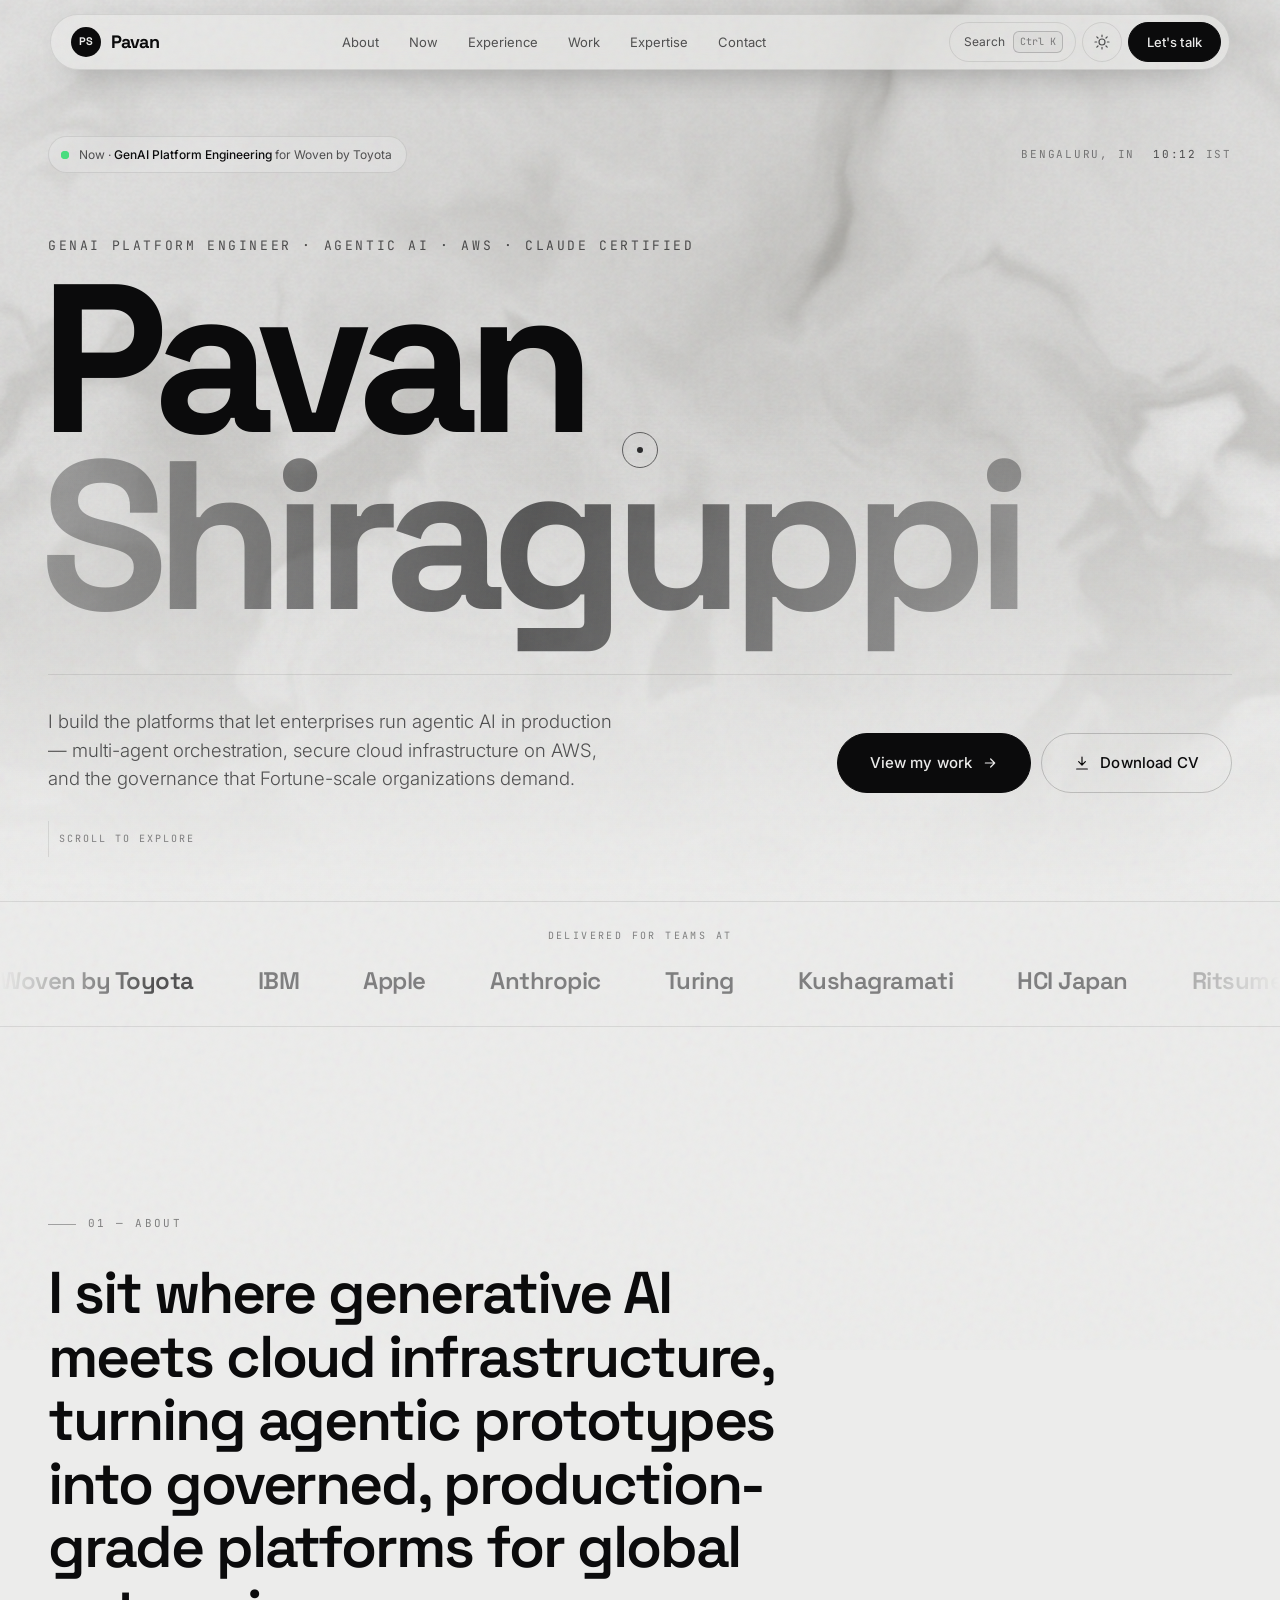
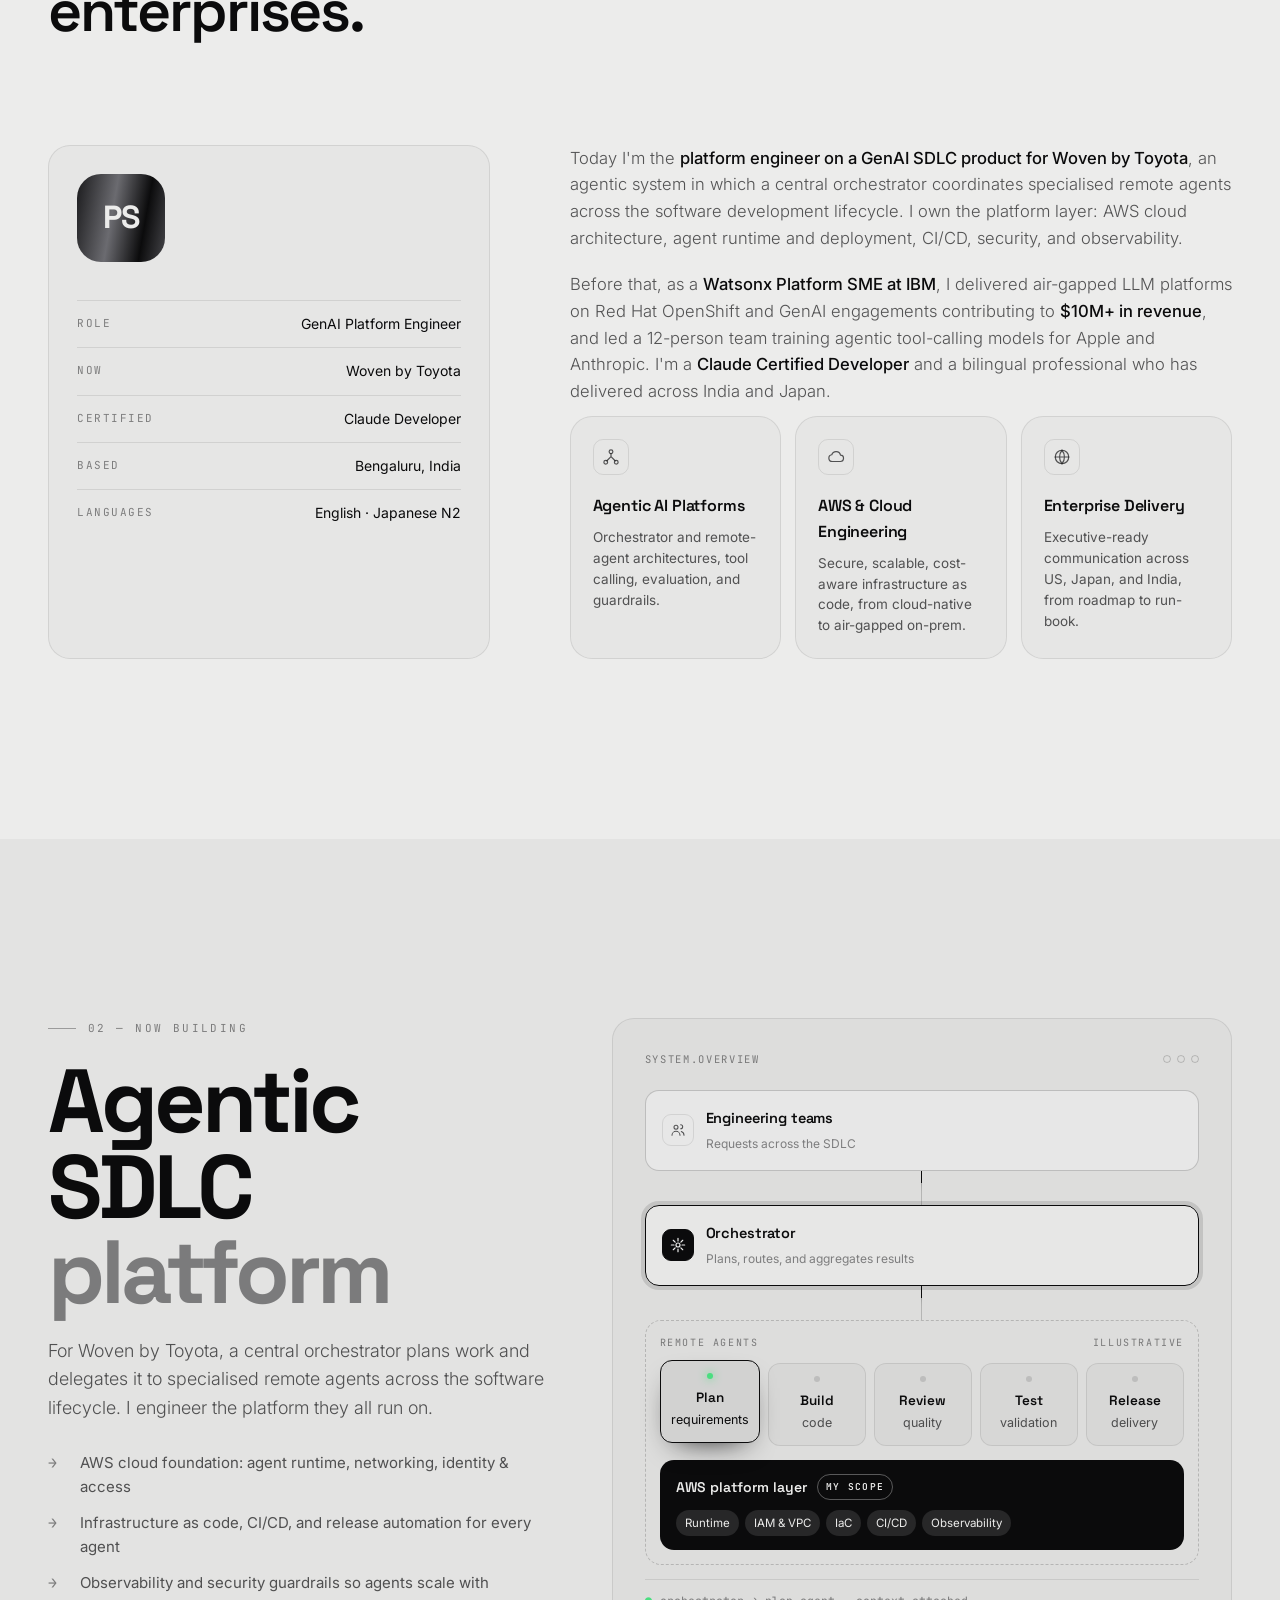
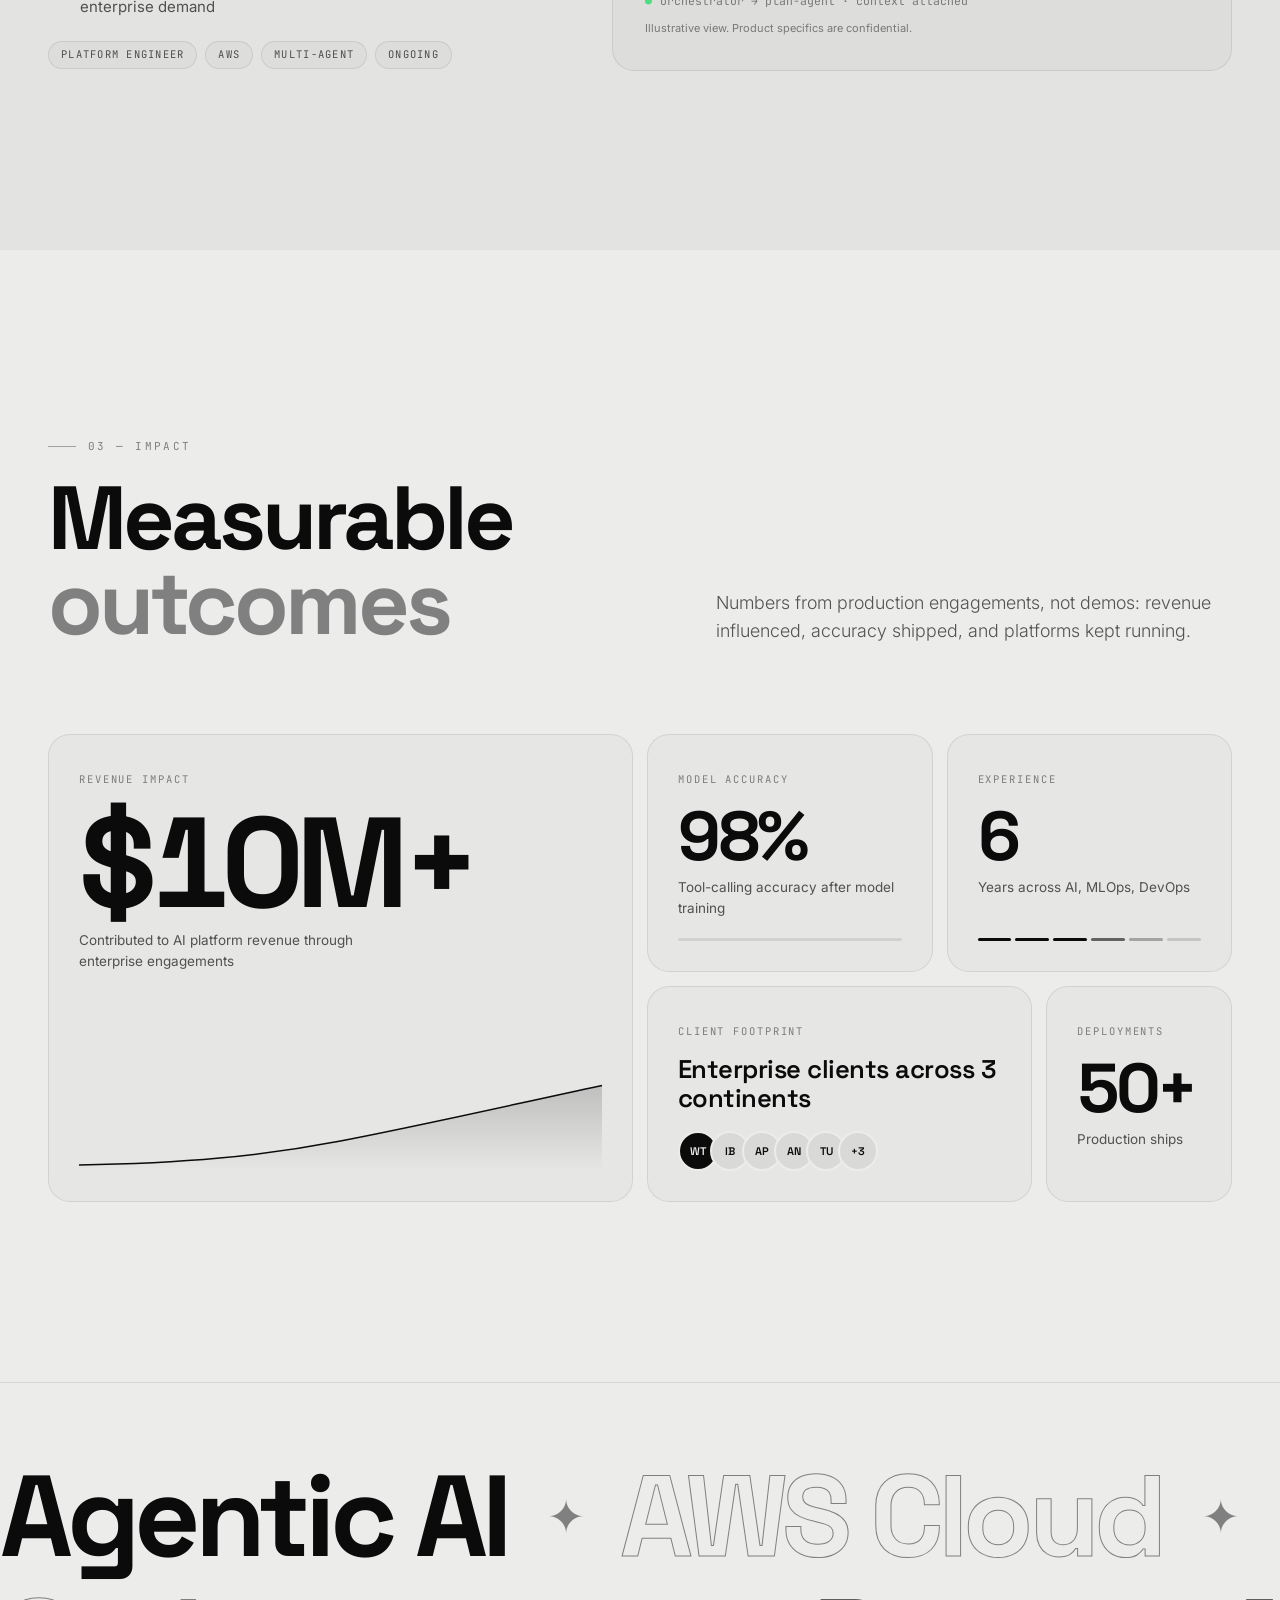
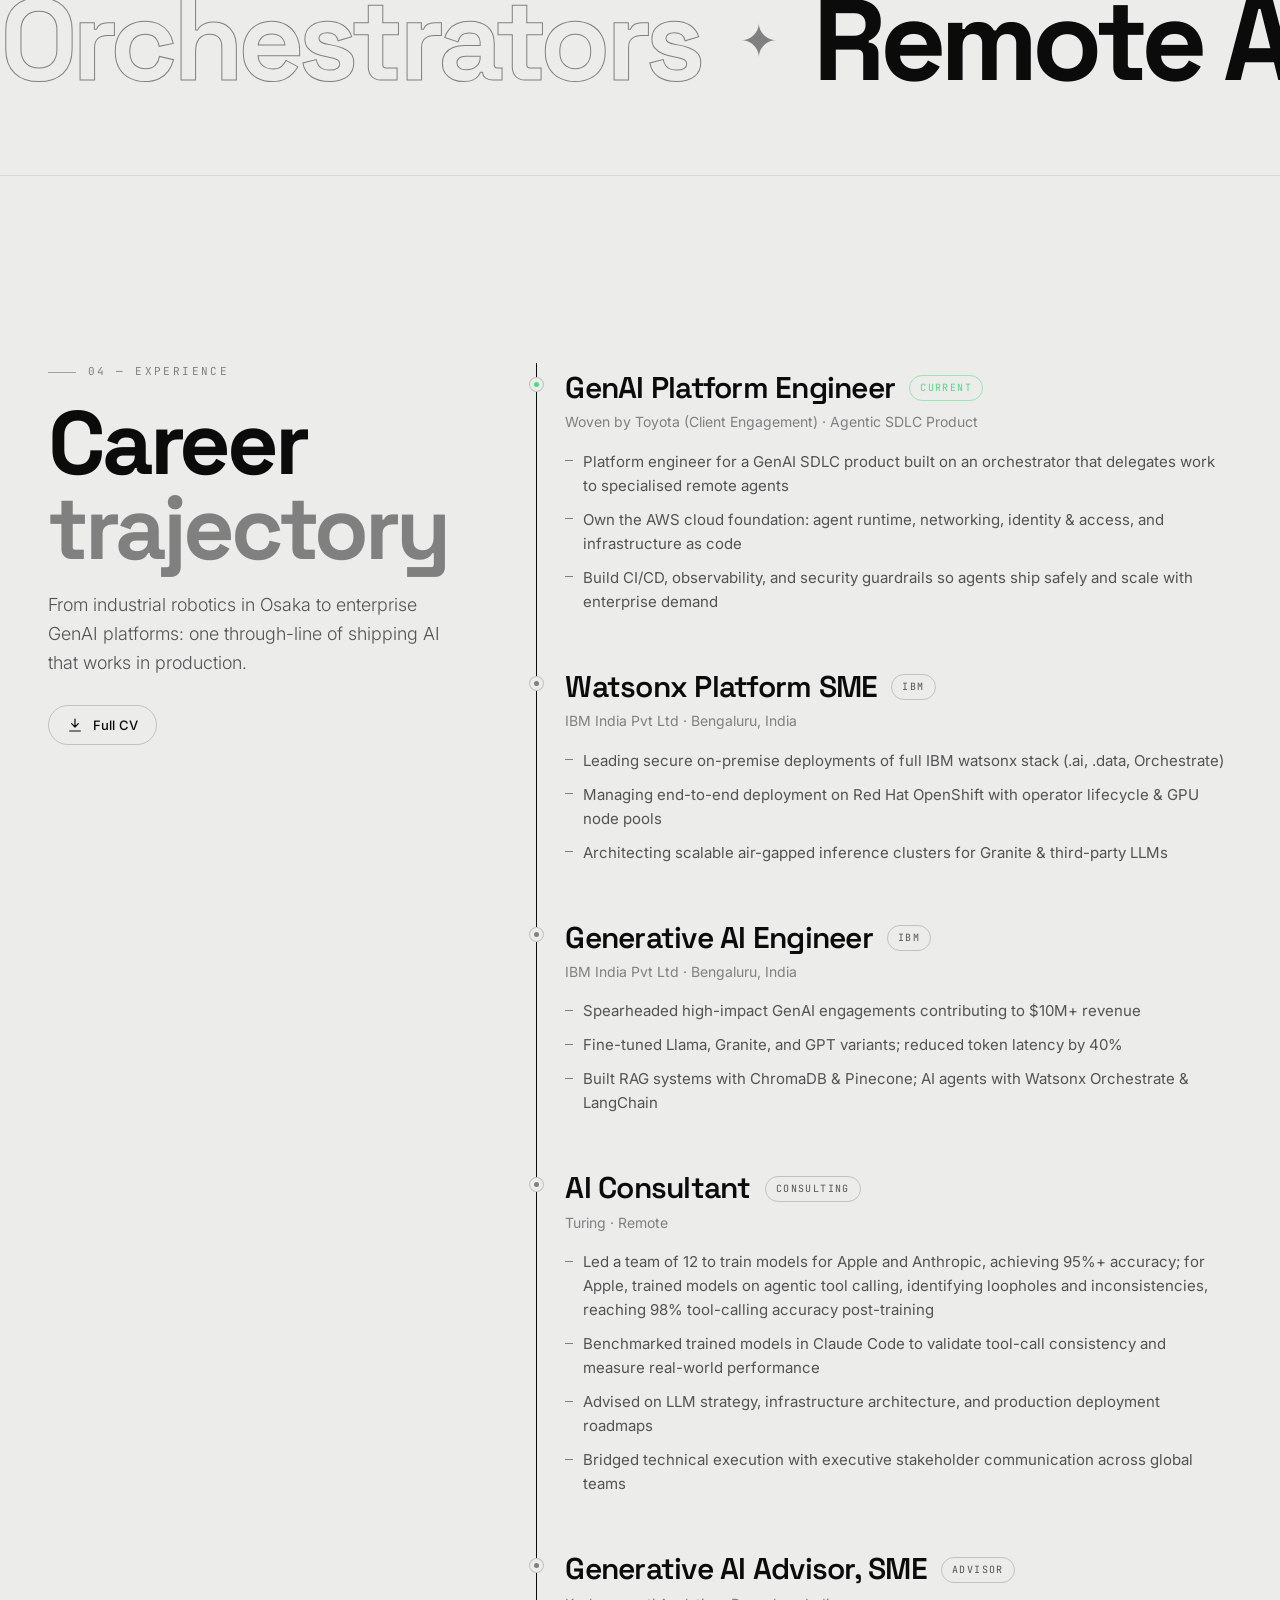
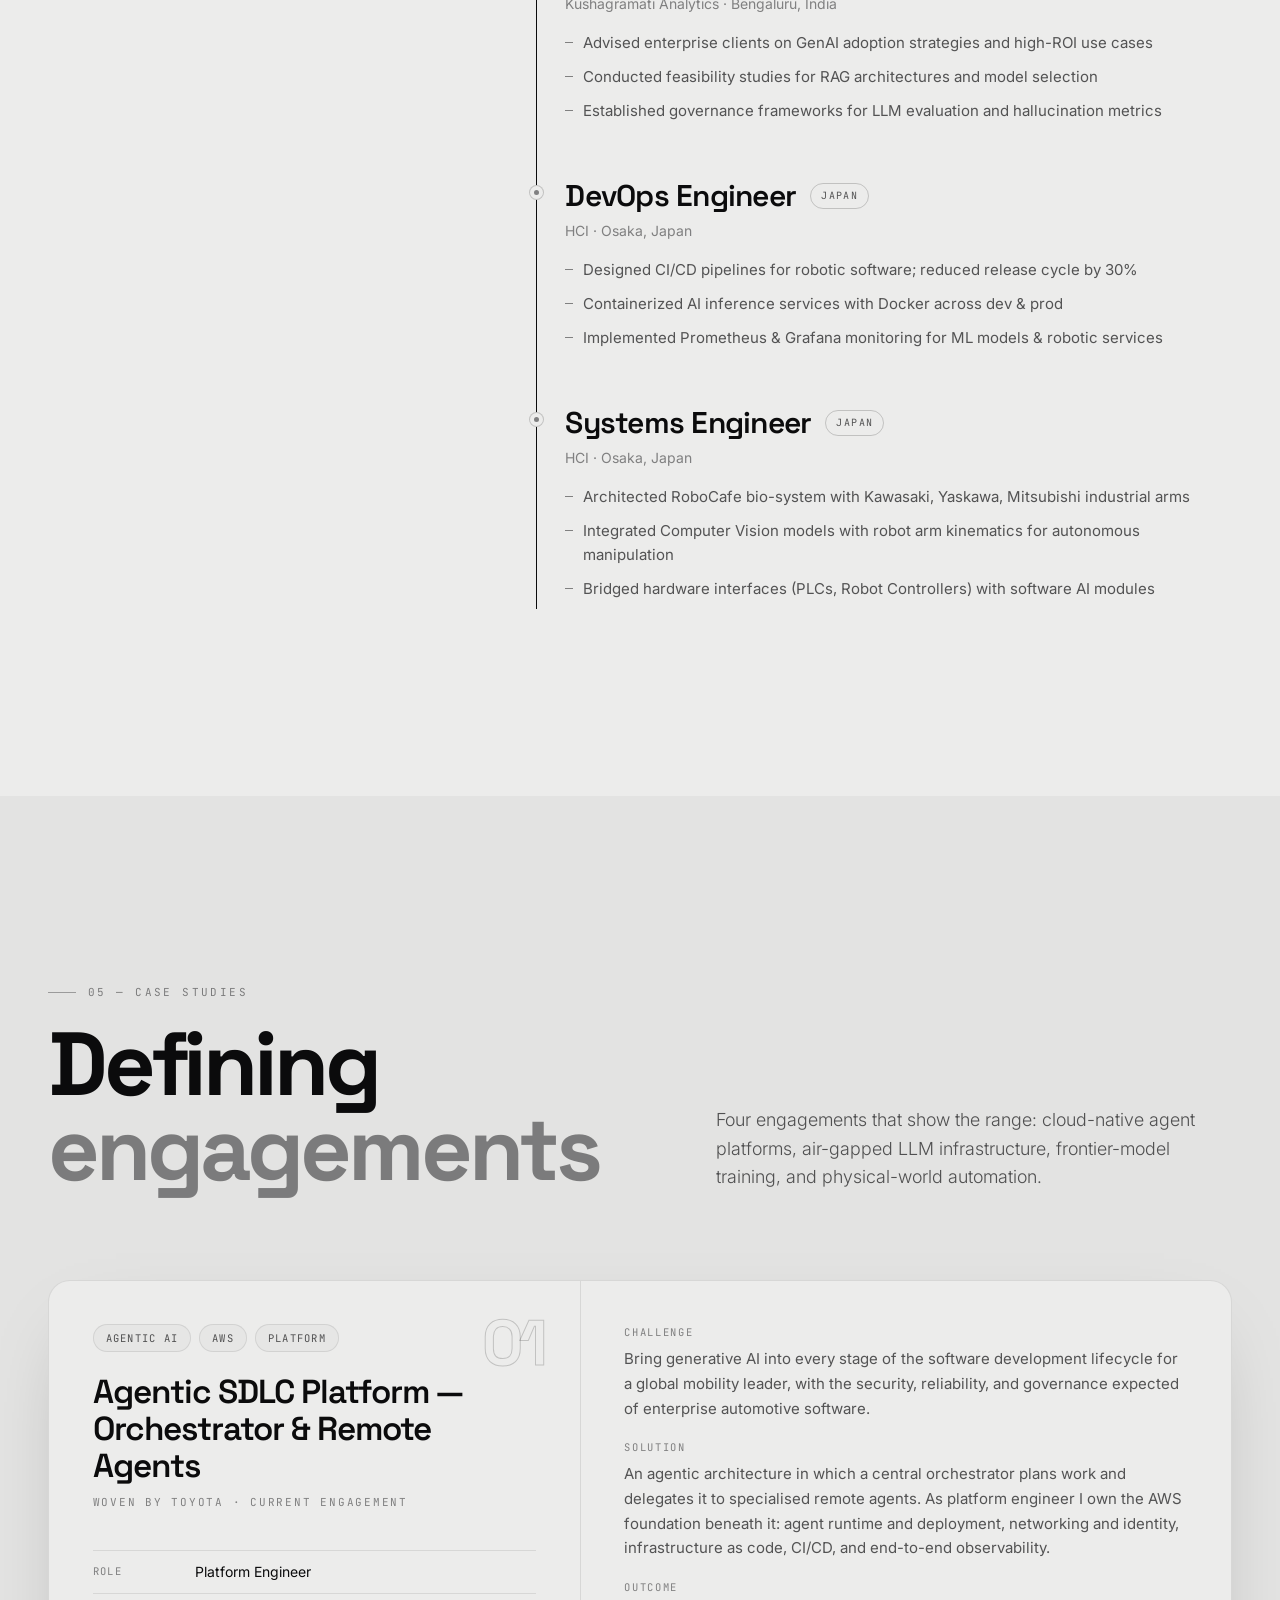
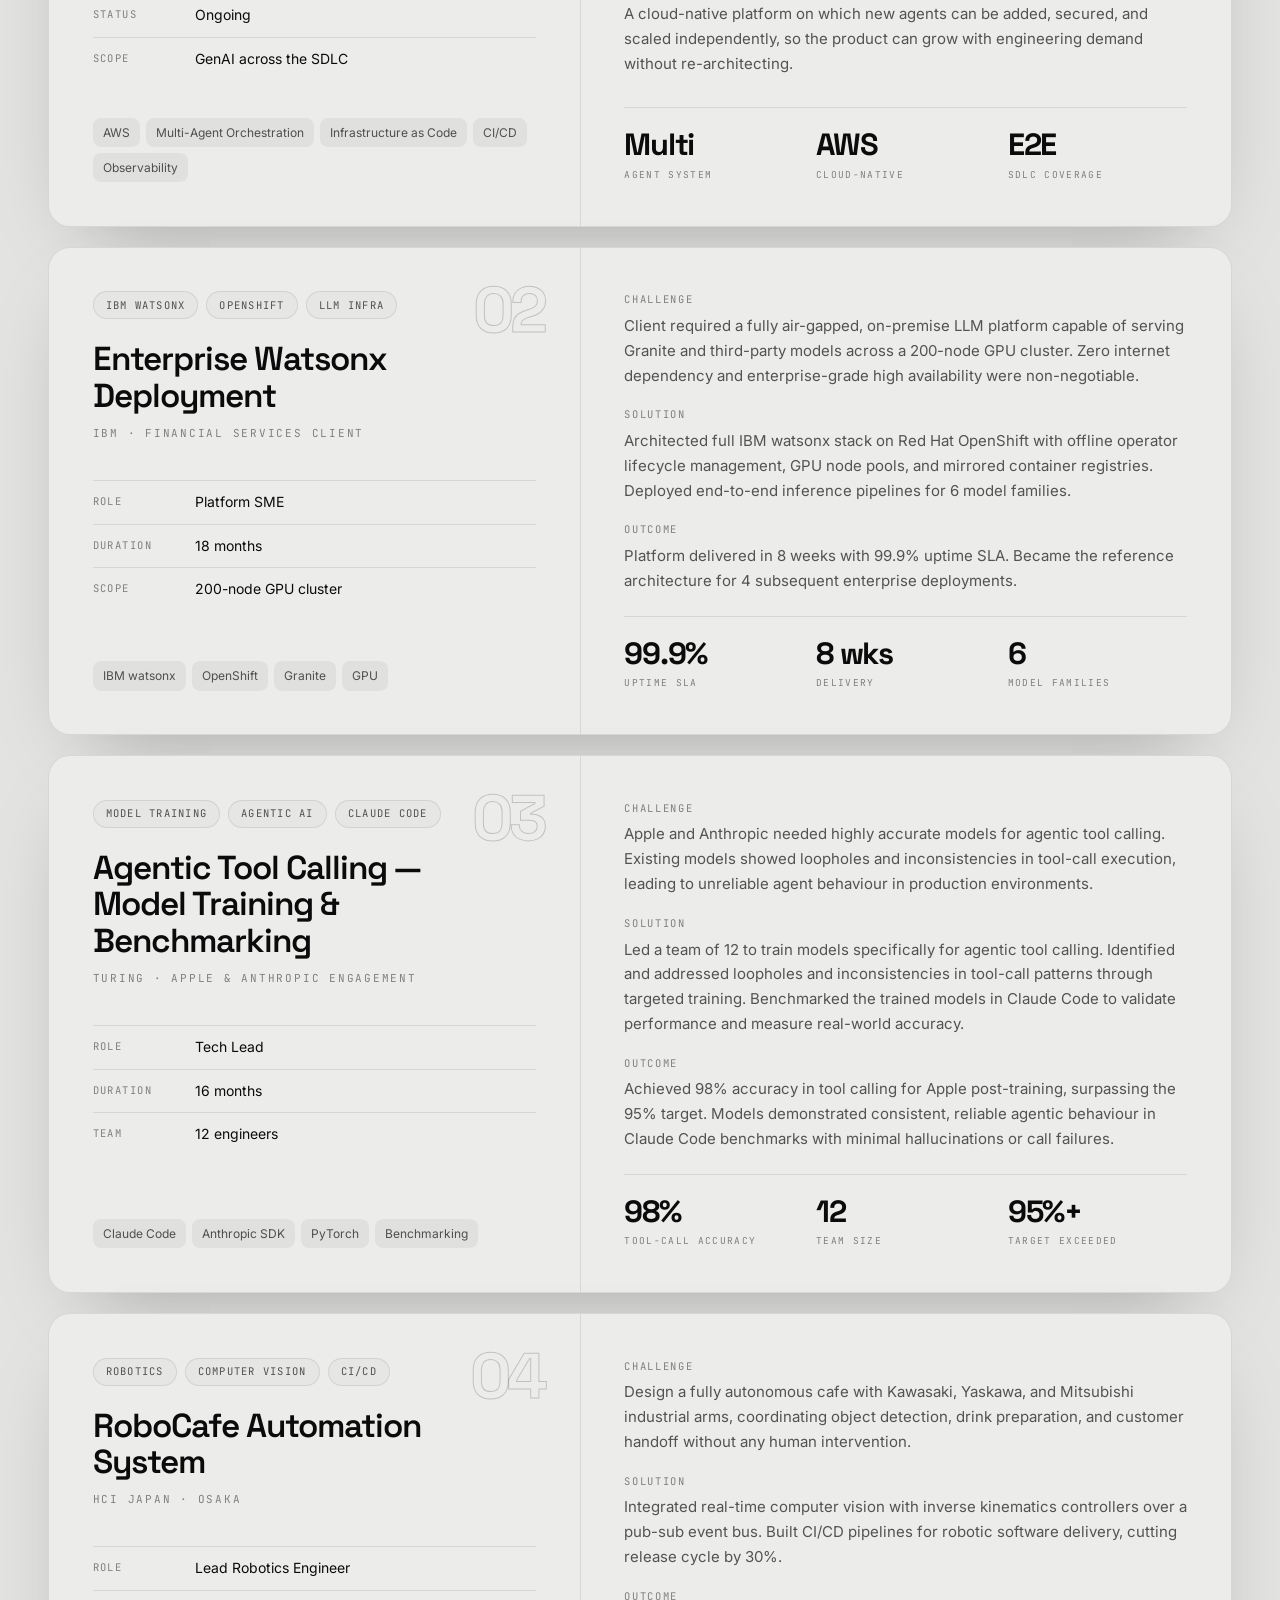
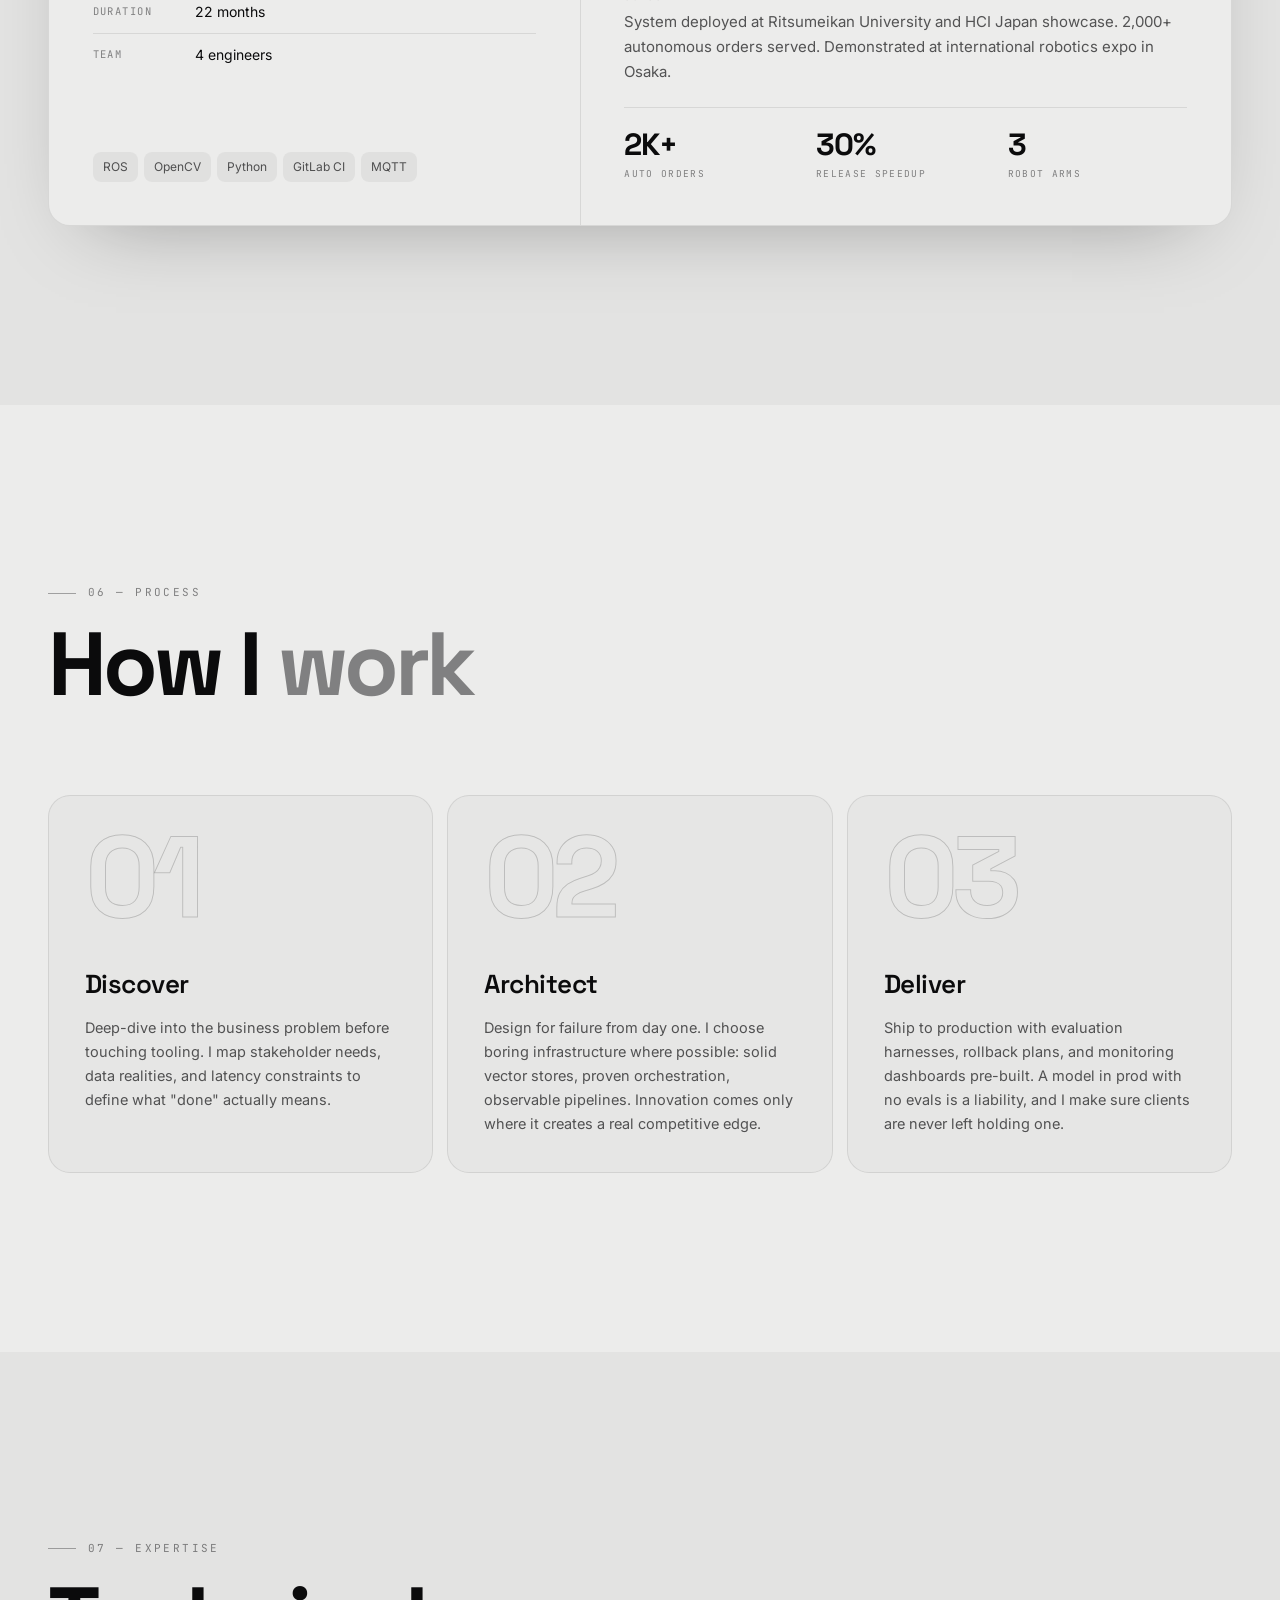
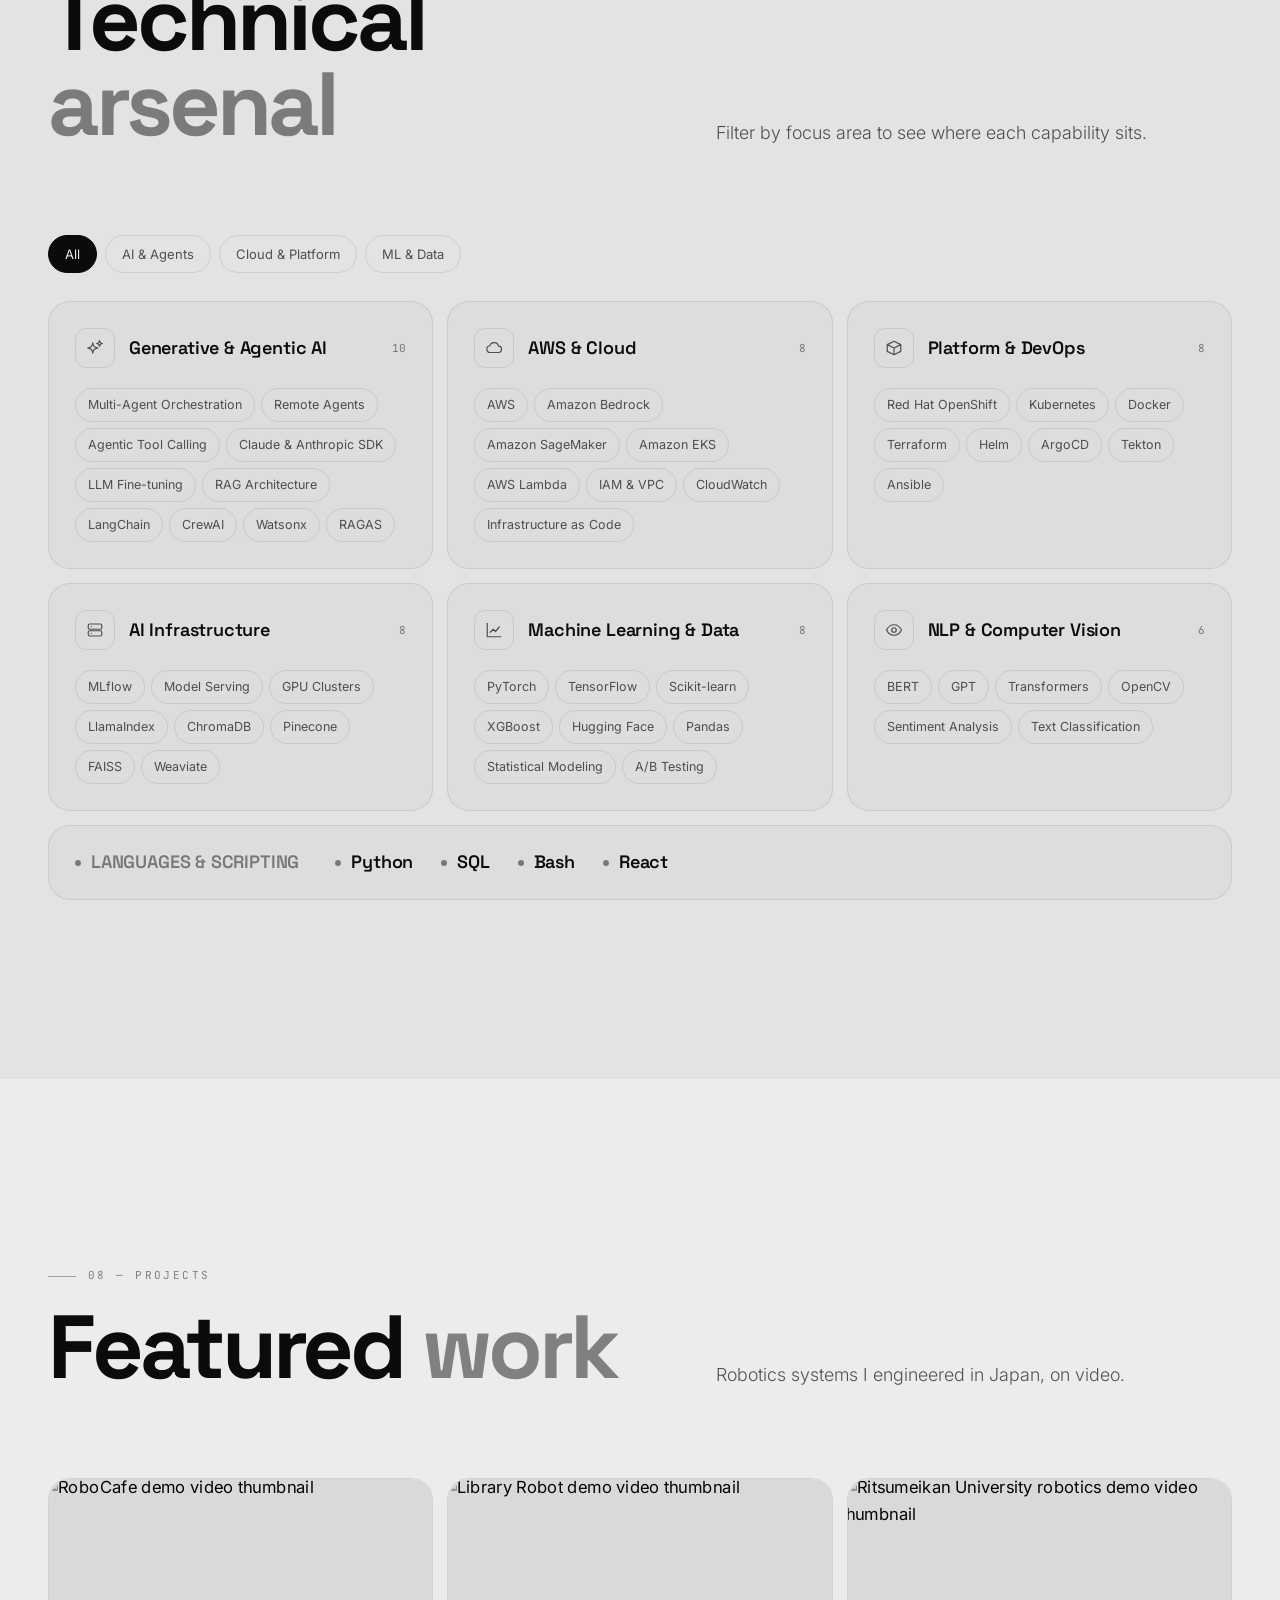
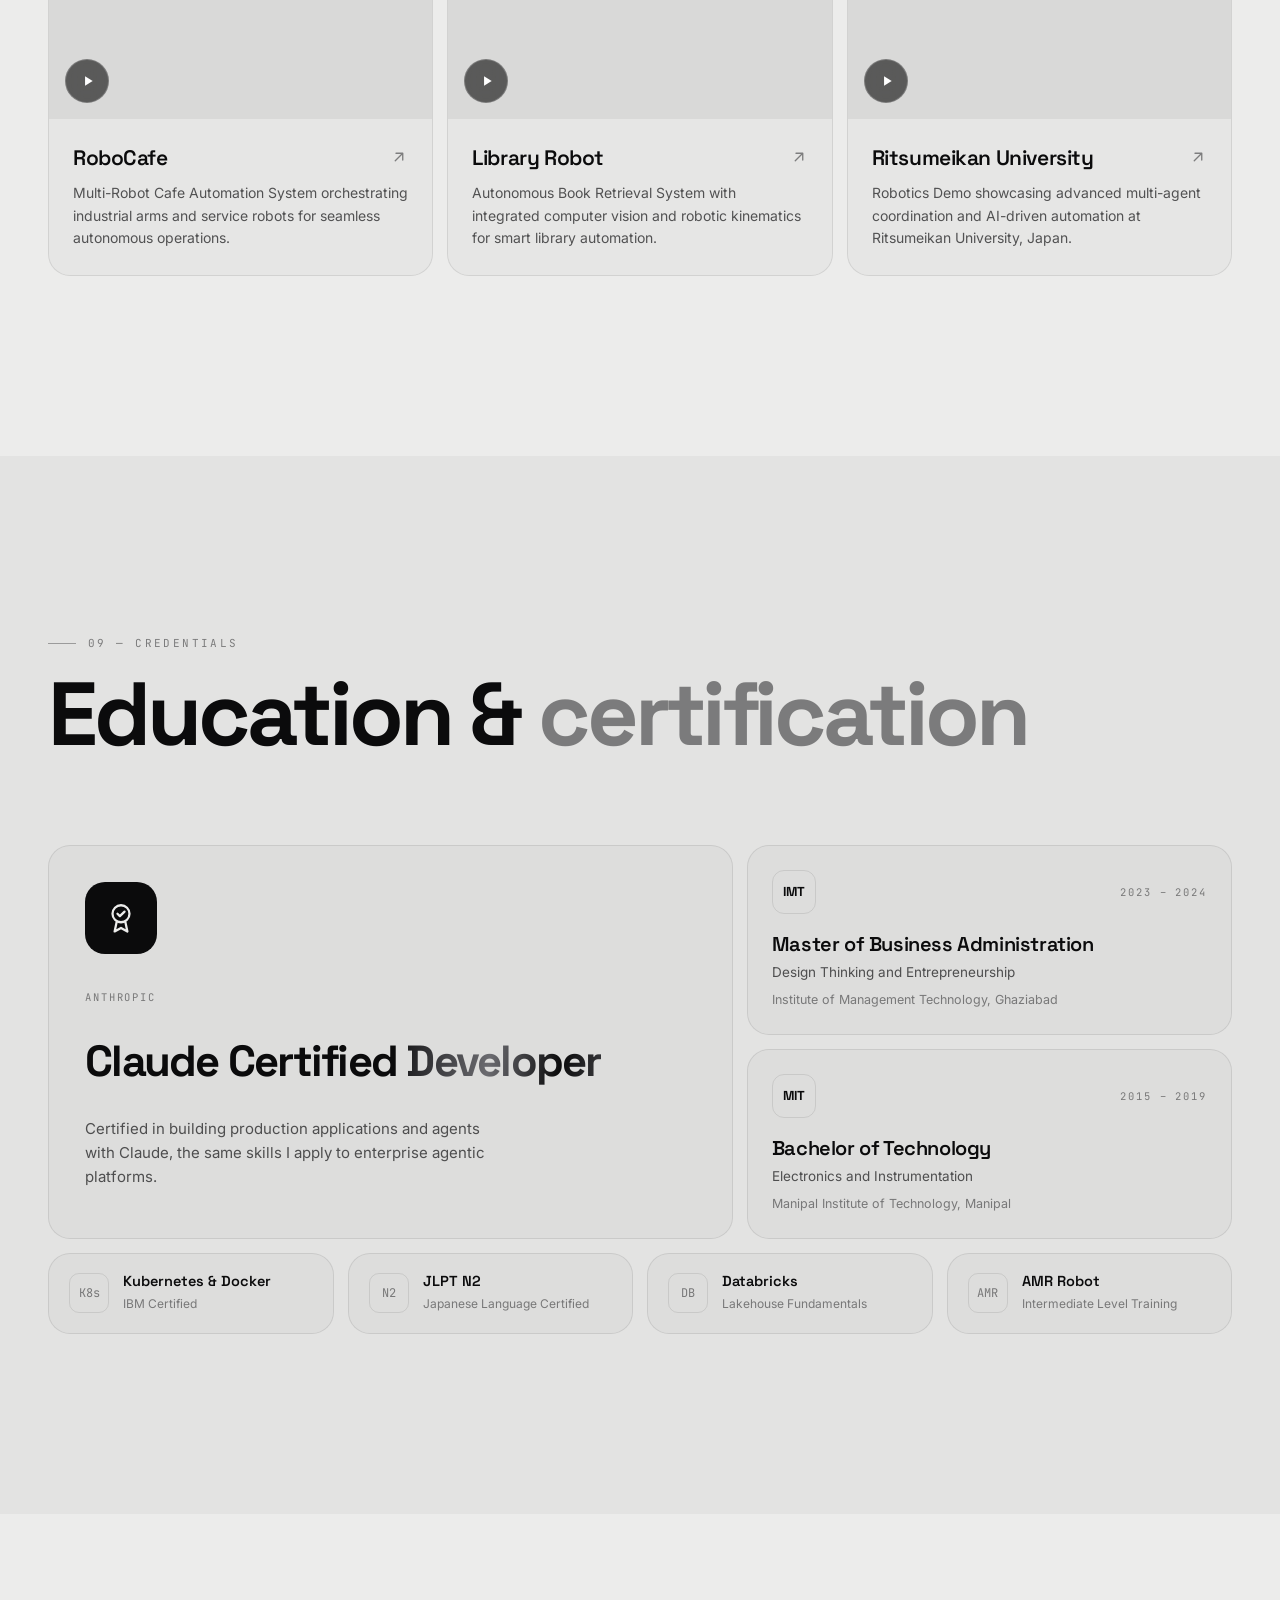
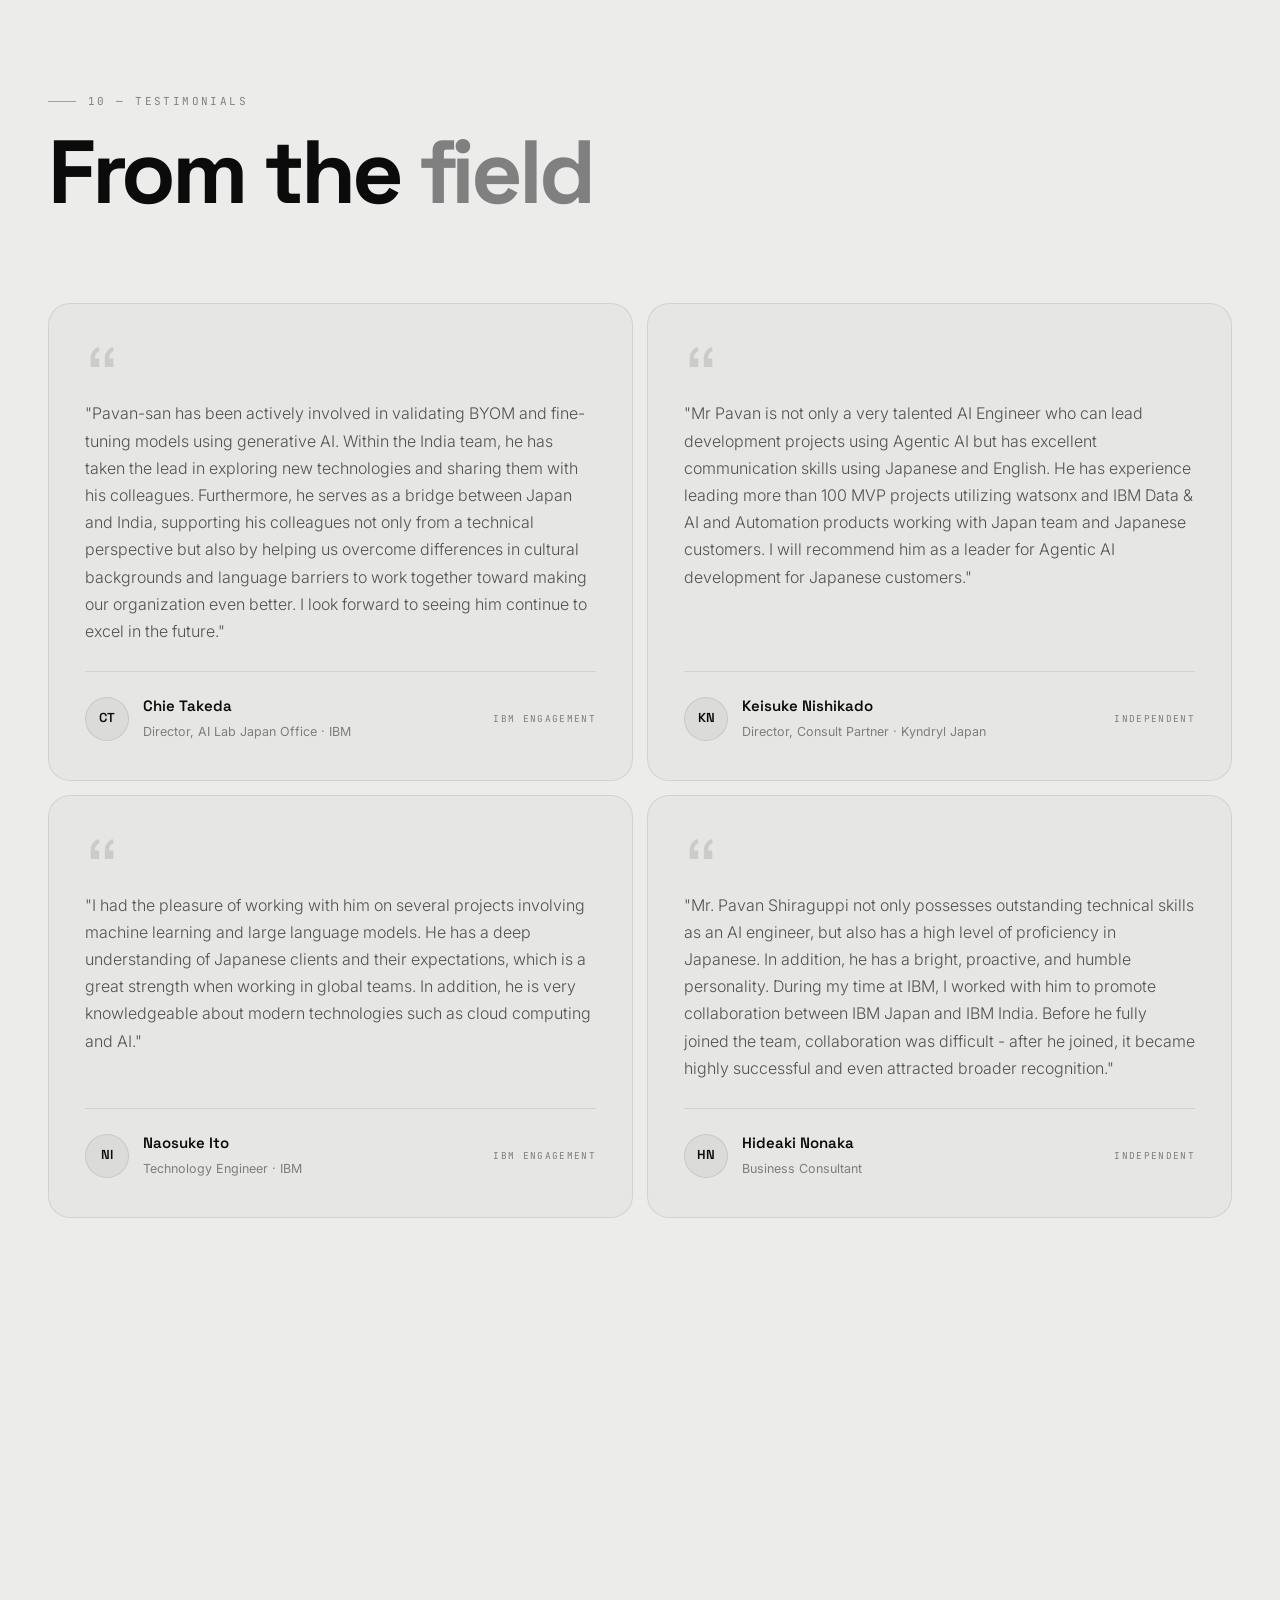
==== commit 8e03ce17: "Redesign portfolio: new UI/UX, motion system and themes - Hand-written CSS design system (dark + lig" ====
--- a/index.html
+++ b/index.html
@@ -1,2567 +1,888 @@
 <!DOCTYPE html>
-<html lang="en">
+<html lang="en" class="no-js">
 
 <head>
     <meta charset="UTF-8">
-    <meta name="viewport" content="width=device-width, initial-scale=1.0">
+    <meta name="viewport" content="width=device-width, initial-scale=1.0, viewport-fit=cover">
     <title>Pavan Shiraguppi | GenAI Platform Engineer · Agentic AI · AWS</title>
     <meta name="description"
         content="Pavan Shiraguppi — GenAI Platform Engineer and Claude Certified Developer building enterprise agentic AI platforms on AWS. Currently engineering an orchestrator and remote-agent SDLC GenAI product for Woven by Toyota.">
+    <meta name="author" content="Pavan Shiraguppi">
+    <meta name="theme-color" content="#050505" media="(prefers-color-scheme: dark)">
+    <meta name="theme-color" content="#ececeb" media="(prefers-color-scheme: light)">
+    <link rel="canonical" href="https://shiraguppipavan.github.io/">
     <meta property="og:title" content="Pavan Shiraguppi | GenAI Platform Engineer">
     <meta property="og:description"
         content="Enterprise agentic AI platforms, AWS cloud architecture and production LLM infrastructure for global clients.">
     <meta property="og:type" content="profile">
     <meta property="og:url" content="https://shiraguppipavan.github.io/">
-    <script src="https://cdn.tailwindcss.com"></script>
-    <script src="https://cdnjs.cloudflare.com/ajax/libs/gsap/3.12.2/gsap.min.js"></script>
-    <script src="https://cdnjs.cloudflare.com/ajax/libs/gsap/3.12.2/ScrollTrigger.min.js"></script>
+    <meta name="twitter:card" content="summary">
+    <link rel="icon"
+        href="data:image/svg+xml,%3Csvg xmlns='http://www.w3.org/2000/svg' viewBox='0 0 64 64'%3E%3Crect width='64' height='64' rx='32' fill='%23050505'/%3E%3Ctext x='50%25' y='54%25' dominant-baseline='middle' text-anchor='middle' font-family='Arial,sans-serif' font-weight='700' font-size='26' fill='%23ededed'%3EPS%3C/text%3E%3C/svg%3E">
+
+    <script>
+        (function () {
+            var d = document.documentElement;
+            d.classList.remove('no-js'); d.classList.add('js');
+            var t = null;
+            try { t = localStorage.getItem('site-theme'); } catch (e) { }
+            if (t === 'platinum') t = 'light';
+            if (t !== 'light' && t !== 'dark') t = window.matchMedia('(prefers-color-scheme: light)').matches ? 'light' : 'dark';
+            d.setAttribute('data-theme', t);
+            // Safety net: if scripts never initialise, show everything.
+            setTimeout(function () { if (!window.__siteReady) d.classList.add('reveal-all'); }, 4000);
+        })();
+    </script>
+
     <link rel="preconnect" href="https://fonts.googleapis.com">
     <link rel="preconnect" href="https://fonts.gstatic.com" crossorigin>
-    <link rel="preload" as="style"
-        href="https://fonts.googleapis.com/css2?family=Inter:wght@100;200;300;400;500;600;700;800;900&family=Space+Grotesk:wght@300;400;500;600;700&display=swap">
-    <link
-        href="https://fonts.googleapis.com/css2?family=Inter:wght@100;200;300;400;500;600;700;800;900&family=Space+Grotesk:wght@300;400;500;600;700&display=swap"
-        rel="stylesheet">
-    <script>
-        tailwind.config = {
-            theme: {
-                extend: {
-                    fontFamily: {
-                        sans: ['Inter', 'sans-serif'],
-                        display: ['Space Grotesk', 'sans-serif'],
-                    },
-                    colors: {
-                        obsidian: '#050505',
-                        charcoal: '#0a0a0a',
-                        graphite: '#171717',
-                        silver: '#c0c0c0',
-                        platinum: '#e5e5e5',
-                        mist: '#f5f5f5',
-                    }
-                }
-            }
-        }
+    <link rel="stylesheet"
+        href="https://fonts.googleapis.com/css2?family=Inter:wght@300;400;500;600&family=JetBrains+Mono:wght@400;500&family=Space+Grotesk:wght@400;500;600;700&display=swap">
+    <link rel="stylesheet" href="assets/css/style.css">
+
+    <script type="application/ld+json">
+    {
+        "@context": "https://schema.org",
+        "@type": "Person",
+        "name": "Pavan Shiraguppi",
+        "url": "https://shiraguppipavan.github.io/",
+        "jobTitle": "GenAI Platform Engineer",
+        "address": { "@type": "PostalAddress", "addressLocality": "Bengaluru", "addressCountry": "IN" },
+        "sameAs": ["https://linkedin.com/in/pavan-shiraguppi"],
+        "knowsLanguage": ["English", "Japanese"],
+        "knowsAbout": ["Generative AI", "Agentic AI", "Multi-agent orchestration", "AWS", "Platform engineering", "MLOps", "Red Hat OpenShift", "IBM watsonx", "Claude"],
+        "alumniOf": [
+            { "@type": "CollegeOrUniversity", "name": "Institute of Management Technology, Ghaziabad" },
+            { "@type": "CollegeOrUniversity", "name": "Manipal Institute of Technology" }
+        ]
+    }
     </script>
-    <style>
-        *,
-        *::before,
-        *::after {
-            box-sizing: border-box;
-        }
-
-        html {
-            scroll-behavior: smooth;
-        }
-
-        :root {
-            --bg-primary: #050505;
-            --bg-secondary: #0a0a0a;
-            --bg-tertiary: #171717;
-            --text-primary: #e5e5e5;
-            --text-muted: rgba(229, 229, 229, 0.6);
-            --text-subtle: rgba(229, 229, 229, 0.4);
-            --border-subtle: rgba(255, 255, 255, 0.06);
-            --border-strong: rgba(255, 255, 255, 0.15);
-            --glass-bg: rgba(255, 255, 255, 0.02);
-            --glass-bg-hover: rgba(255, 255, 255, 0.04);
-            --accent-invert: #050505;
-            --noise-opacity: 0.03;
-            --scroll-track: #050505;
-            --scroll-thumb: #333;
-        }
-
-        body[data-theme="dawn"] {
-            --bg-primary: #0c0c0c;
-            --bg-secondary: #121212;
-            --bg-tertiary: #1c1c1c;
-        }
-
-        body[data-theme="platinum"] {
-            --bg-primary: #e8e8e8;
-            --bg-secondary: #dcdcdc;
-            --bg-tertiary: #cfcfcf;
-            --text-primary: #0a0a0a;
-            --text-muted: rgba(10, 10, 10, 0.65);
-            --text-subtle: rgba(10, 10, 10, 0.45);
-            --border-subtle: rgba(0, 0, 0, 0.08);
-            --border-strong: rgba(0, 0, 0, 0.2);
-            --glass-bg: rgba(0, 0, 0, 0.02);
-            --glass-bg-hover: rgba(0, 0, 0, 0.04);
-            --accent-invert: #ffffff;
-            --noise-opacity: 0.05;
-            --scroll-track: #e8e8e8;
-            --scroll-thumb: #999;
-        }
-
-        body {
-            font-family: 'Inter', sans-serif;
-            background: var(--bg-primary);
-            color: var(--text-primary);
-            overflow-x: hidden;
-            cursor: none;
-            transition: background-color 0.8s cubic-bezier(0.16, 1, 0.3, 1), color 0.8s cubic-bezier(0.16, 1, 0.3, 1);
-        }
-
-        body[data-theme="platinum"] .bg-graphite\/30 {
-            background-color: rgba(180, 180, 180, 0.25) !important;
-        }
-
-        body[data-theme="platinum"] .text-silver\/50,
-        body[data-theme="platinum"] .text-silver\/60,
-        body[data-theme="platinum"] .text-silver\/70,
-        body[data-theme="platinum"] .text-silver\/80,
-        body[data-theme="platinum"] .text-platinum\/40,
-        body[data-theme="platinum"] .text-platinum\/30,
-        body[data-theme="platinum"] .text-platinum\/60 {
-            color: var(--text-muted) !important;
-        }
-
-        body[data-theme="platinum"] .text-silver\/40,
-        body[data-theme="platinum"] .text-silver\/30 {
-            color: var(--text-subtle) !important;
-        }
-
-        body[data-theme="platinum"] .text-white {
-            color: #0a0a0a !important;
-        }
-
-        body[data-theme="platinum"] .text-white\/70 {
-            color: rgba(10, 10, 10, 0.7) !important;
-        }
-
-        body[data-theme="platinum"] .border-white\/5,
-        body[data-theme="platinum"] .border-white\/10,
-        body[data-theme="platinum"] .border-white\/20 {
-            border-color: var(--border-subtle) !important;
-        }
-
-        body[data-theme="platinum"] .bg-white\/5,
-        body[data-theme="platinum"] .bg-white\/10 {
-            background: rgba(0, 0, 0, 0.04) !important;
-        }
-
-        body[data-theme="platinum"] .bg-white\/40,
-        body[data-theme="platinum"] .bg-white\/20,
-        body[data-theme="platinum"] .bg-white\/30 {
-            background: rgba(0, 0, 0, 0.35) !important;
-        }
-
-        body[data-theme="platinum"] .bg-white {
-            background: #0a0a0a !important;
-            color: #ffffff !important;
-        }
-
-        body[data-theme="platinum"] .text-obsidian {
-            color: #ffffff !important;
-        }
-
-        body[data-theme="platinum"] .bg-charcoal\/80 {
-            background: rgba(232, 232, 232, 0.8) !important;
-        }
-
-        body[data-theme="platinum"] .from-graphite,
-        body[data-theme="platinum"] .to-charcoal {
-            --tw-gradient-from: #cfcfcf !important;
-            --tw-gradient-to: #b8b8b8 !important;
-        }
-
-        .cursor-dot {
-            width: 8px;
-            height: 8px;
-            background: #ffffff;
-            border-radius: 50%;
-            position: fixed;
-            pointer-events: none;
-            z-index: 9999;
-            mix-blend-mode: difference;
-            transition: transform 0.1s ease;
-        }
-
-        .cursor-ring {
-            width: 40px;
-            height: 40px;
-            border: 1px solid #ffffff;
-            border-radius: 50%;
-            position: fixed;
-            pointer-events: none;
-            z-index: 9998;
-            mix-blend-mode: difference;
-            transition: all 0.15s ease-out;
-        }
-
-        .cursor-ring.hovering {
-            transform: scale(2);
-            border-color: #ffffff;
-            background: rgba(255, 255, 255, 0.1);
-        }
-
-        .noise {
-            position: fixed;
-            top: 0;
-            left: 0;
-            width: 100%;
-            height: 100%;
-            pointer-events: none;
-            z-index: 9000;
-            opacity: var(--noise-opacity);
-            transition: opacity 0.8s ease;
-            background-image: url("data:image/svg+xml,%3Csvg viewBox='0 0 256 256' xmlns='http://www.w3.org/2000/svg'%3E%3Cfilter id='n'%3E%3CfeTurbulence type='fractalNoise' baseFrequency='0.9' numOctaves='4' stitchTiles='stitch'/%3E%3C/filter%3E%3Crect width='100%25' height='100%25' filter='url(%23n)'/%3E%3C/svg%3E");
-        }
-
-        body[data-theme="platinum"] .noise {
-            mix-blend-mode: multiply;
-        }
-
-        /* Hero is always dark — theme toggle does not affect it */
-        body[data-theme="platinum"] #hero {
-            background: #050505 !important;
-        }
-        body[data-theme="platinum"] #hero .text-silver\/50,
-        body[data-theme="platinum"] #hero .text-silver\/60,
-        body[data-theme="platinum"] #hero .text-silver\/70,
-        body[data-theme="platinum"] #hero .text-silver\/80,
-        body[data-theme="platinum"] #hero .text-platinum\/40,
-        body[data-theme="platinum"] #hero .text-platinum\/30,
-        body[data-theme="platinum"] #hero .text-platinum\/60 {
-            color: rgba(229, 229, 229, 0.6) !important;
-        }
-        body[data-theme="platinum"] #hero .text-silver\/40,
-        body[data-theme="platinum"] #hero .text-silver\/30 {
-            color: rgba(229, 229, 229, 0.4) !important;
-        }
-        body[data-theme="platinum"] #hero .text-white {
-            color: #e5e5e5 !important;
-        }
-        body[data-theme="platinum"] #hero .border-white\/5,
-        body[data-theme="platinum"] #hero .border-white\/10,
-        body[data-theme="platinum"] #hero .border-white\/20 {
-            border-color: rgba(255, 255, 255, 0.2) !important;
-        }
-        body[data-theme="platinum"] #hero .bg-white {
-            background: #ffffff !important;
-            color: #050505 !important;
-        }
-        body[data-theme="platinum"] #hero .text-obsidian {
-            color: #050505 !important;
-        }
-        body[data-theme="platinum"] #hero .marquee-item {
-            color: rgba(229, 229, 229, 0.4) !important;
-        }
-        body[data-theme="platinum"] #hero .availability-badge {
-            border-color: rgba(255, 255, 255, 0.12) !important;
-            background: rgba(255, 255, 255, 0.05) !important;
-            color: rgba(229, 229, 229, 0.6) !important;
-        }
-        body[data-theme="platinum"] #hero .hero-title {
-            color: #e5e5e5 !important;
-        }
-        body[data-theme="platinum"] #hero .magnetic-btn {
-            color: #e5e5e5 !important;
-        }
-        body[data-theme="platinum"] #hero .magnetic-btn.bg-white,
-        body[data-theme="platinum"] #hero .magnetic-btn:hover.hover\:bg-white {
-            color: #050505 !important;
-        }
-
-        .availability-badge {
-            display: inline-flex;
-            align-items: center;
-            gap: 0.5rem;
-            padding: 0.4rem 0.9rem;
-            border-radius: 9999px;
-            border: 1px solid var(--border-subtle);
-            background: var(--glass-bg);
-            backdrop-filter: blur(10px);
-            font-size: 0.7rem;
-            letter-spacing: 0.15em;
-            text-transform: uppercase;
-            color: var(--text-muted);
-            margin-bottom: 1.5rem;
-        }
-
-        .availability-pulse {
-            width: 8px;
-            height: 8px;
-            border-radius: 50%;
-            background: #4ade80;
-            box-shadow: 0 0 0 0 rgba(74, 222, 128, 0.7);
-            animation: availability-pulse 2s infinite;
-        }
-
-        @keyframes availability-pulse {
-            0% {
-                box-shadow: 0 0 0 0 rgba(74, 222, 128, 0.7);
-            }
-
-            70% {
-                box-shadow: 0 0 0 10px rgba(74, 222, 128, 0);
-            }
-
-            100% {
-                box-shadow: 0 0 0 0 rgba(74, 222, 128, 0);
-            }
-        }
-
-        .marquee-wrap {
-            position: relative;
-            width: 100%;
-            overflow: hidden;
-            mask-image: linear-gradient(to right, transparent, #000 15%, #000 85%, transparent);
-            -webkit-mask-image: linear-gradient(to right, transparent, #000 15%, #000 85%, transparent);
-        }
-
-        .marquee-track {
-            display: flex;
-            gap: 3rem;
-            width: max-content;
-            animation: marquee 30s linear infinite;
-        }
-
-        .marquee-wrap:hover .marquee-track {
-            animation-play-state: paused;
-        }
-
-        @keyframes marquee {
-            from {
-                transform: translateX(0);
-            }
-
-            to {
-                transform: translateX(-50%);
-            }
-        }
-
-        .marquee-item {
-            font-family: 'Space Grotesk', sans-serif;
-            font-size: 0.95rem;
-            font-weight: 500;
-            letter-spacing: 0.12em;
-            text-transform: uppercase;
-            color: var(--text-subtle);
-            white-space: nowrap;
-            transition: color 0.3s ease;
-        }
-
-        .marquee-item:hover {
-            color: var(--text-primary);
-        }
-
-        .scramble-text {
-            font-family: 'Space Grotesk', monospace;
-        }
-
-        .decode-char {
-            display: inline-block;
-        }
-
-        .bento-grid {
-            display: grid;
-            grid-template-columns: repeat(6, 1fr);
-            gap: 1rem;
-            grid-auto-rows: minmax(140px, auto);
-        }
-
-        @media (min-width: 480px) {
-            .bento-grid {
-                gap: 1.25rem;
-            }
-        }
-
-        .bento-card {
-            position: relative;
-            padding: 1.25rem;
-            border-radius: 1.25rem;
-            background: var(--glass-bg);
-            border: 1px solid var(--border-subtle);
-            backdrop-filter: blur(10px);
-            overflow: hidden;
-            transition: background 0.4s ease, border-color 0.4s ease, transform 0.4s cubic-bezier(0.16, 1, 0.3, 1);
-            transform: translateY(4px);
-        }
-
-        .bento-card:hover {
-            background: var(--glass-bg-hover);
-            border-color: var(--border-strong);
-        }
-
-        .bento-revenue {
-            grid-column: span 6;
-        }
-
-        .bento-latency {
-            grid-column: span 3;
-        }
-
-        .bento-years {
-            grid-column: span 3;
-        }
-
-        .bento-clients {
-            grid-column: span 3;
-        }
-
-        .bento-deploy {
-            grid-column: span 3;
-        }
-
-        @media (min-width: 768px) {
-            .bento-grid {
-                grid-template-columns: repeat(12, 1fr);
-            }
-
-            .bento-card {
-                padding: 1.75rem;
-            }
-
-            .bento-revenue {
-                grid-column: span 6;
-                grid-row: span 2;
-            }
-
-            .bento-latency {
-                grid-column: span 3;
-            }
-
-            .bento-years {
-                grid-column: span 3;
-            }
-
-            .bento-clients {
-                grid-column: span 4;
-            }
-
-            .bento-deploy {
-                grid-column: span 2;
-            }
-        }
-
-        .impact-bar {
-            position: relative;
-            height: 4px;
-            background: var(--border-subtle);
-            border-radius: 2px;
-            overflow: hidden;
-        }
-
-        .impact-bar-fill {
-            position: absolute;
-            top: 0;
-            left: 0;
-            height: 100%;
-            width: 0;
-            background: linear-gradient(90deg, var(--text-primary), var(--text-muted));
-            border-radius: 2px;
-        }
-
-        .avatar-stack {
-            display: flex;
-            align-items: center;
-        }
-
-        .avatar-circle {
-            width: 42px;
-            height: 42px;
-            border-radius: 50%;
-            background: linear-gradient(135deg, var(--bg-tertiary), var(--bg-secondary));
-            border: 2px solid var(--bg-primary);
-            display: flex;
-            align-items: center;
-            justify-content: center;
-            font-family: 'Space Grotesk', sans-serif;
-            font-weight: 600;
-            font-size: 0.7rem;
-            color: var(--text-primary);
-            margin-left: -10px;
-        }
-
-        .avatar-circle:first-child {
-            margin-left: 0;
-        }
-
-        .sparkline {
-            width: 100%;
-            height: 60px;
-        }
-
-        .sparkline path {
-            stroke: var(--text-primary);
-            stroke-width: 1.5;
-            fill: none;
-            stroke-dasharray: 300;
-            stroke-dashoffset: 300;
-        }
-
-        .sparkline path.animated {
-            animation: draw-line 2s ease forwards;
-        }
-
-        @keyframes draw-line {
-            to {
-                stroke-dashoffset: 0;
-            }
-        }
-
-        .sparkline .fill-area {
-            fill: url(#spark-gradient);
-            opacity: 0;
-            transition: opacity 1s ease 1s;
-        }
-
-        .sparkline .fill-area.animated {
-            opacity: 0.3;
-        }
-
-        #hero-canvas {
-            position: absolute;
-            top: 0;
-            left: 0;
-            width: 100%;
-            height: 100%;
-            z-index: 0;
-        }
-
-        .magnetic-btn {
-            position: relative;
-            display: inline-flex;
-            align-items: center;
-            justify-content: center;
-            overflow: hidden;
-            transition: all 0.4s cubic-bezier(0.16, 1, 0.3, 1);
-        }
-
-        .magnetic-btn::before {
-            content: '';
-            position: absolute;
-            inset: 0;
-            background: linear-gradient(135deg, transparent 40%, rgba(255, 255, 255, 0.1) 50%, transparent 60%);
-            transform: translateX(-100%);
-            transition: transform 0.6s ease;
-        }
-
-        .magnetic-btn:hover::before {
-            transform: translateX(100%);
-        }
-
-        .skill-pill {
-            position: relative;
-            overflow: hidden;
-            transition: all 0.3s ease;
-        }
-
-        .skill-pill::after {
-            content: '';
-            position: absolute;
-            inset: 0;
-            background: linear-gradient(90deg, transparent, rgba(255, 255, 255, 0.1), transparent);
-            transform: translateX(-100%);
-        }
-
-        .skill-pill:hover::after {
-            animation: shimmer 0.6s ease forwards;
-        }
-
-        .skill-pill:hover {
-            transform: translateY(-2px);
-            box-shadow: 0 10px 30px -10px rgba(255, 255, 255, 0.1);
-        }
-
-        @keyframes shimmer {
-            to {
-                transform: translateX(100%);
-            }
-        }
-
-        .timeline-line {
-            position: absolute;
-            left: 0;
-            top: 0;
-            bottom: 0;
-            width: 1px;
-            background: linear-gradient(to bottom, transparent, #333, #333, transparent);
-        }
-
-        .timeline-dot {
-            position: absolute;
-            left: -4px;
-            width: 9px;
-            height: 9px;
-            border-radius: 50%;
-            background: #050505;
-            border: 1px solid #666;
-            transition: all 0.3s ease;
-        }
-
-        .timeline-item:hover .timeline-dot {
-            background: #fff;
-            border-color: #fff;
-            box-shadow: 0 0 20px rgba(255, 255, 255, 0.3);
-        }
-
-        .glass-card {
-            background: var(--glass-bg);
-            border: 1px solid var(--border-subtle);
-            backdrop-filter: blur(10px);
-            transition: background 0.4s ease, border-color 0.4s ease, transform 0.4s cubic-bezier(0.16, 1, 0.3, 1), box-shadow 0.4s ease;
-            transform-style: preserve-3d;
-            perspective: 1000px;
-            position: relative;
-            overflow: hidden;
-            transform: translateY(4px);
-        }
-
-        .glass-card::before {
-            content: '';
-            position: absolute;
-            inset: 0;
-            background: radial-gradient(400px circle at var(--mouse-x, 50%) var(--mouse-y, 50%),
-                    rgba(255, 255, 255, 0.06), transparent 40%);
-            opacity: 0;
-            transition: opacity 0.4s ease;
-            pointer-events: none;
-            z-index: 1;
-        }
-
-        body[data-theme="platinum"] .glass-card::before {
-            background: radial-gradient(400px circle at var(--mouse-x, 50%) var(--mouse-y, 50%),
-                    rgba(0, 0, 0, 0.08), transparent 40%);
-        }
-
-        .glass-card:hover::before {
-            opacity: 1;
-        }
-
-        .glass-card>* {
-            position: relative;
-            z-index: 2;
-        }
-
-        .glass-card:hover {
-            background: var(--glass-bg-hover);
-            border-color: var(--border-strong);
-            transform: translateY(-4px);
-        }
-
-        ::-webkit-scrollbar {
-            width: 6px;
-        }
-
-        ::-webkit-scrollbar-track {
-            background: var(--scroll-track);
-        }
-
-        ::-webkit-scrollbar-thumb {
-            background: var(--scroll-thumb);
-            border-radius: 3px;
-        }
-
-        ::-webkit-scrollbar-thumb:hover {
-            background: #555;
-        }
-
-        @media (prefers-reduced-motion: reduce) {
-
-            *,
-            *::before,
-            *::after {
-                animation-duration: 0.01ms !important;
-                animation-iteration-count: 1 !important;
-                transition-duration: 0.01ms !important;
-                scroll-behavior: auto !important;
-            }
-
-            .marquee-track {
-                animation: none !important;
-            }
-
-            .availability-pulse {
-                animation: none !important;
-            }
-        }
-
-        .section-fade {
-            opacity: 0;
-            transform: translateY(40px);
-        }
-
-        .link-hover {
-            position: relative;
-        }
-
-        .link-hover::after {
-            content: '';
-            position: absolute;
-            bottom: -2px;
-            left: 0;
-            width: 0;
-            height: 1px;
-            background: #fff;
-            transition: width 0.3s ease;
-        }
-
-        .link-hover:hover::after {
-            width: 100%;
-        }
-
-        .pub-card {
-            position: relative;
-            overflow: hidden;
-        }
-
-        .pub-card .pub-overlay {
-            position: absolute;
-            inset: 0;
-            background: linear-gradient(to top, rgba(5, 5, 5, 0.95), transparent);
-            opacity: 0;
-            transition: opacity 0.4s ease;
-        }
-
-        .pub-card:hover .pub-overlay {
-            opacity: 1;
-        }
-
-        .pub-card .pub-content {
-            transform: translateY(20px);
-            opacity: 0;
-            transition: all 0.4s ease;
-        }
-
-        .pub-card:hover .pub-content {
-            transform: translateY(0);
-            opacity: 1;
-        }
-
-        .counter-value {
-            font-variant-numeric: tabular-nums;
-        }
-
-        .nav-hidden {
-            transform: translateY(-100%);
-        }
-
-        .nav-visible {
-            transform: translateY(0);
-        }
-
-        /* Case Studies */
-        .case-study-number {
-            font-family: 'Space Grotesk', sans-serif;
-            font-size: clamp(5rem, 12vw, 10rem);
-            font-weight: 700;
-            line-height: 1;
-            background: linear-gradient(to bottom, var(--text-primary), transparent);
-            -webkit-background-clip: text;
-            -webkit-text-fill-color: transparent;
-            background-clip: text;
-            opacity: 0.07;
-            position: absolute;
-            top: -1rem;
-            right: 1.5rem;
-            pointer-events: none;
-            user-select: none;
-        }
-
-        .case-metric-value {
-            font-family: 'Space Grotesk', sans-serif;
-            font-size: 1.4rem;
-            font-weight: 700;
-            color: var(--text-primary);
-        }
-
-        .case-metric-label {
-            font-size: 0.65rem;
-            text-transform: uppercase;
-            letter-spacing: 0.15em;
-            color: var(--text-subtle);
-        }
-
-        /* Consulting Philosophy */
-        .philosophy-number {
-            font-family: 'Space Grotesk', sans-serif;
-            font-size: clamp(4rem, 8vw, 8rem);
-            font-weight: 700;
-            line-height: 1;
-            color: var(--text-primary);
-            opacity: 0.05;
-            transition: opacity 0.3s ease;
-            user-select: none;
-            display: block;
-        }
-
-        .philosophy-step:hover .philosophy-number {
-            opacity: 0.14;
-        }
-
-        /* Testimonials */
-        .testimonial-quote-mark {
-            font-family: 'Space Grotesk', sans-serif;
-            font-size: 8rem;
-            line-height: 0.8;
-            color: var(--text-primary);
-            opacity: 0.06;
-            position: absolute;
-            top: 0.75rem;
-            left: 1.25rem;
-            pointer-events: none;
-            user-select: none;
-        }
-
-        #testimonials .glass-card .relative.z-10 {
-            padding-top: 1.5rem;
-        }
-
-        /* Recognition cards */
-        .recognition-card {
-            display: flex;
-            align-items: center;
-            gap: 1rem;
-            padding: 1.25rem 1.5rem;
-            border-radius: 1rem;
-            background: var(--glass-bg);
-            border: 1px solid var(--border-subtle);
-            backdrop-filter: blur(10px);
-            transition: background 0.3s ease, border-color 0.3s ease, transform 0.3s ease;
-        }
-
-        .recognition-card:hover {
-            background: var(--glass-bg-hover);
-            border-color: var(--border-strong);
-            transform: translateY(-2px);
-        }
-
-        .recognition-icon {
-            width: 2.5rem;
-            height: 2.5rem;
-            border-radius: 0.625rem;
-            background: var(--glass-bg-hover);
-            border: 1px solid var(--border-subtle);
-            display: flex;
-            align-items: center;
-            justify-content: center;
-            flex-shrink: 0;
-            font-family: 'Space Grotesk', sans-serif;
-            font-weight: 700;
-            font-size: 0.6rem;
-            letter-spacing: 0.05em;
-            color: var(--text-muted);
-        }
-    </style>
-    <base target="_blank">
 </head>
 
 <body>
-    <div class="cursor-dot" id="cursor-dot"></div>
-    <div class="cursor-ring" id="cursor-ring"></div>
-    <div class="noise"></div>
-
-    <nav id="navbar" class="fixed top-0 left-0 w-full z-50 transition-all duration-500 nav-hidden">
-        <div class="w-full px-6 lg:px-12 py-4 backdrop-blur-md bg-charcoal/80 border-b border-white/5">
-            <div class="flex items-center justify-between">
-                <a href="#hero" class="font-display text-xl font-bold tracking-tight text-white hover-target">PS.</a>
-                <div class="hidden md:flex items-center gap-8">
-                    <a href="#about"
-                        class="text-xs uppercase tracking-widest text-platinum/60 hover:text-white transition-colors hover-target link-hover">About</a>
-                    <a href="#experience"
-                        class="text-xs uppercase tracking-widest text-platinum/60 hover:text-white transition-colors hover-target link-hover">Experience</a>
-                    <a href="#case-studies"
-                        class="text-xs uppercase tracking-widest text-platinum/60 hover:text-white transition-colors hover-target link-hover">Cases</a>
-                    <a href="#skills"
-                        class="text-xs uppercase tracking-widest text-platinum/60 hover:text-white transition-colors hover-target link-hover">Skills</a>
-                    <a href="#publications"
-                        class="text-xs uppercase tracking-widest text-platinum/60 hover:text-white transition-colors hover-target link-hover">Work</a>
-                    <a href="#contact"
-                        class="text-xs uppercase tracking-widest text-platinum/60 hover:text-white transition-colors hover-target link-hover">Contact</a>
-                </div>
-                <div class="flex items-center gap-3">
-                    <button id="theme-toggle" aria-label="Toggle light/dark mode"
-                        class="hover-target w-9 h-9 flex items-center justify-center rounded-full border border-white/20 text-platinum/60 hover:text-white hover:border-white/50 transition-all">
-                        <svg id="theme-icon-moon" xmlns="http://www.w3.org/2000/svg" width="14" height="14" viewBox="0 0 24 24" fill="none" stroke="currentColor" stroke-width="2" stroke-linecap="round" stroke-linejoin="round">
-                            <path d="M21 12.79A9 9 0 1 1 11.21 3 7 7 0 0 0 21 12.79z"/>
+    <a class="skip-link" href="#main">Skip to content</a>
+
+    <!-- Preloader (first visit per session only) -->
+    <div class="loader" id="loader" hidden aria-hidden="true">
+        <div class="loader__inner">
+            <div class="loader__name"><span>Pavan Shiraguppi</span></div>
+            <div class="loader__bar"><i></i></div>
+            <div class="loader__row"><span>GenAI Platform Engineer</span><span id="loader-count">000</span></div>
+        </div>
+    </div>
+
+    <div class="cursor" id="cursor" aria-hidden="true">
+        <div class="cursor__ring"><span class="cursor__label" id="cursor-label"></span></div>
+        <div class="cursor__dot"></div>
+    </div>
+    <div class="grain" aria-hidden="true"></div>
+    <div class="progress" id="progress" aria-hidden="true"></div>
+
+    <!-- ============================== NAV ============================== -->
+    <header class="nav" id="nav">
+        <div class="nav__bar">
+            <a href="#hero" class="nav__logo" data-cursor-hover aria-label="Pavan Shiraguppi, back to top">
+                <span class="nav__logo-mark">PS</span><span>Pavan</span>
+            </a>
+            <nav class="nav__links" id="nav-links" aria-label="Primary">
+                <span class="nav__pill" id="nav-pill" aria-hidden="true"></span>
+                <a class="nav__link" href="#about" data-section="about">About</a>
+                <a class="nav__link" href="#now" data-section="now">Now</a>
+                <a class="nav__link" href="#experience" data-section="experience">Experience</a>
+                <a class="nav__link" href="#work" data-section="work">Work</a>
+                <a class="nav__link" href="#expertise" data-section="expertise">Expertise</a>
+                <a class="nav__link" href="#contact" data-section="contact">Contact</a>
+            </nav>
+            <div class="nav__actions">
+                <button class="kbd-btn" id="cmdk-open" type="button" aria-label="Open command menu" data-cursor-hover>
+                    <span>Search</span><kbd id="cmdk-kbd">⌘K</kbd>
+                </button>
+                <button class="icon-btn" id="theme-toggle" type="button" aria-label="Toggle light and dark theme" data-cursor-hover>
+                    <svg class="theme-icon-moon" viewBox="0 0 24 24" fill="none" stroke="currentColor" stroke-width="1.8" stroke-linecap="round" stroke-linejoin="round"><path d="M21 12.79A9 9 0 1 1 11.21 3 7 7 0 0 0 21 12.79z" /></svg>
+                    <svg class="theme-icon-sun" viewBox="0 0 24 24" fill="none" stroke="currentColor" stroke-width="1.8" stroke-linecap="round" stroke-linejoin="round"><circle cx="12" cy="12" r="4.5" /><path d="M12 1.5v2.5M12 20v2.5M4.2 4.2l1.8 1.8M18 18l1.8 1.8M1.5 12H4M20 12h2.5M4.2 19.8 6 18M18 6l1.8-1.8" /></svg>
+                </button>
+                <a class="btn btn--primary btn--sm nav__cta" href="#contact" data-cursor-hover>Let's talk</a>
+                <button class="icon-btn menu-btn" id="menu-btn" type="button" aria-label="Open menu" aria-expanded="false" aria-controls="mobile-menu">
+                    <span class="menu-btn__lines"><span></span><span></span></span>
+                </button>
+            </div>
+        </div>
+    </header>
+
+    <div class="mobile-menu" id="mobile-menu" aria-label="Menu">
+        <ul class="mobile-menu__links">
+            <li><a href="#about"><small>01</small>About</a></li>
+            <li><a href="#now"><small>02</small>Now</a></li>
+            <li><a href="#experience"><small>03</small>Experience</a></li>
+            <li><a href="#work"><small>04</small>Work</a></li>
+            <li><a href="#expertise"><small>05</small>Expertise</a></li>
+            <li><a href="#contact"><small>06</small>Contact</a></li>
+        </ul>
+        <div class="mobile-menu__foot">
+            <a class="btn btn--primary btn--sm" href="mailto:shiraguppipavan@gmail.com">Email</a>
+            <a class="btn btn--sm" href="https://linkedin.com/in/pavan-shiraguppi" target="_blank" rel="noopener">LinkedIn</a>
+            <a class="btn btn--sm" href="resume.pdf" download>Download CV</a>
+        </div>
+    </div>
+
+    <main id="main">
+        <!-- ============================== HERO ============================== -->
+        <section class="hero" id="hero" aria-label="Introduction">
+            <div class="hero__fallback" aria-hidden="true"></div>
+            <canvas class="hero__canvas" id="hero-canvas" aria-hidden="true"></canvas>
+            <div class="container" style="display:flex;flex-direction:column;flex:1;">
+                <div class="hero__top hero-in">
+                    <span class="status"><span class="pulse" aria-hidden="true"></span><span>Now · <b>GenAI Platform Engineering</b> for Woven by Toyota</span></span>
+                    <div class="hero__meta" aria-label="Location and local time">
+                        <span>Bengaluru, IN</span>
+                        <span><b id="clock">--:--</b> IST</span>
+                    </div>
+                </div>
+
+                <p class="hero__role hero-in" id="hero-role"
+                    data-text="GenAI Platform Engineer · Agentic AI · AWS · Claude Certified">GenAI Platform Engineer · Agentic AI · AWS · Claude Certified</p>
+
+                <h1 class="hero__title" id="hero-title" aria-label="Pavan Shiraguppi">
+                    <span class="row row--1" aria-hidden="true"><span>Pavan</span></span>
+                    <span class="row row--2" aria-hidden="true"><span>Shiraguppi</span></span>
+                </h1>
+
+                <div class="hero__bottom hero-in">
+                    <p class="hero__desc">I build the platforms that let enterprises run agentic AI in production &mdash;
+                        multi-agent orchestration, secure cloud infrastructure on AWS, and the governance that
+                        Fortune-scale organizations demand.</p>
+                    <div>
+                        <div class="hero__cta">
+                            <a class="btn btn--primary btn--lg magnetic" href="#work" data-cursor-hover>View my work
+                                <svg viewBox="0 0 24 24" fill="none" stroke="currentColor" stroke-width="1.8" stroke-linecap="round" stroke-linejoin="round"><path d="M5 12h14M13 6l6 6-6 6" /></svg></a>
+                            <a class="btn btn--lg magnetic" href="resume.pdf" download data-cursor-hover>
+                                <svg viewBox="0 0 24 24" fill="none" stroke="currentColor" stroke-width="1.8" stroke-linecap="round" stroke-linejoin="round"><path d="M12 3v12M7 10l5 5 5-5M4 21h16" /></svg>
+                                Download CV</a>
+                        </div>
+                    </div>
+                </div>
+                <div class="scroll-cue hero-in" aria-hidden="true"><i></i>Scroll to explore</div>
+            </div>
+        </section>
+
+        <!-- ============================== LOGOS ============================== -->
+        <div class="logos" aria-label="Organizations I have delivered for">
+            <p class="logos__label">Delivered for teams at</p>
+            <div class="marquee">
+                <div class="marquee__track">
+                    <span class="logo-word logo-word--hl">Woven by Toyota</span>
+                    <span class="logo-word">IBM</span>
+                    <span class="logo-word">Apple</span>
+                    <span class="logo-word">Anthropic</span>
+                    <span class="logo-word">Turing</span>
+                    <span class="logo-word">Kushagramati</span>
+                    <span class="logo-word">HCI Japan</span>
+                    <span class="logo-word">Ritsumeikan</span>
+                </div>
+                <div class="marquee__track" aria-hidden="true">
+                    <span class="logo-word logo-word--hl">Woven by Toyota</span>
+                    <span class="logo-word">IBM</span>
+                    <span class="logo-word">Apple</span>
+                    <span class="logo-word">Anthropic</span>
+                    <span class="logo-word">Turing</span>
+                    <span class="logo-word">Kushagramati</span>
+                    <span class="logo-word">HCI Japan</span>
+                    <span class="logo-word">Ritsumeikan</span>
+                </div>
+            </div>
+        </div>
+
+        <!-- ============================== ABOUT ============================== -->
+        <section class="section" id="about" aria-labelledby="about-title">
+            <div class="container">
+                <span class="eyebrow reveal">01 — About</span>
+                <h2 class="statement" id="about-title" style="margin-top:28px;" data-words>
+                    I sit where generative AI meets cloud infrastructure, turning agentic prototypes into governed,
+                    production-grade platforms for global enterprises.
+                </h2>
+
+                <div class="about-grid">
+                    <aside class="portrait-card card reveal" aria-label="Quick facts">
+                        <div class="portrait-card__mono" aria-hidden="true">PS</div>
+                        <dl class="facts">
+                            <div><dt>Role</dt><dd>GenAI Platform Engineer</dd></div>
+                            <div><dt>Now</dt><dd>Woven by Toyota</dd></div>
+                            <div><dt>Certified</dt><dd>Claude Developer</dd></div>
+                            <div><dt>Based</dt><dd>Bengaluru, India</dd></div>
+                            <div><dt>Languages</dt><dd>English · Japanese N2</dd></div>
+                        </dl>
+                    </aside>
+                    <div>
+                        <div class="about-copy reveal">
+                            <p>Today I'm the <strong>platform engineer on a GenAI SDLC product for Woven by
+                                    Toyota</strong>, an agentic system in which a central orchestrator coordinates
+                                specialised remote agents across the software development lifecycle. I own the
+                                platform layer: AWS cloud architecture, agent runtime and deployment, CI/CD, security,
+                                and observability.</p>
+                            <p>Before that, as a <strong>Watsonx Platform SME at IBM</strong>, I delivered air-gapped
+                                LLM platforms on Red Hat OpenShift and GenAI engagements contributing to
+                                <strong>$10M+ in revenue</strong>, and led a 12-person team training agentic
+                                tool-calling models for Apple and Anthropic. I'm a <strong>Claude Certified
+                                    Developer</strong> and a bilingual professional who has delivered across India and
+                                Japan.</p>
+                        </div>
+                        <div class="pillars">
+                            <div class="pillar card reveal">
+                                <div class="pillar__icon"><svg viewBox="0 0 24 24" fill="none" stroke="currentColor" stroke-width="1.6" stroke-linecap="round" stroke-linejoin="round"><circle cx="12" cy="5" r="2.5" /><circle cx="5" cy="19" r="2.5" /><circle cx="19" cy="19" r="2.5" /><path d="M12 7.5v4M12 11.5 6.5 17M12 11.5l5.5 5.5" /></svg></div>
+                                <h3>Agentic AI Platforms</h3>
+                                <p>Orchestrator and remote-agent architectures, tool calling, evaluation, and guardrails.</p>
+                            </div>
+                            <div class="pillar card reveal">
+                                <div class="pillar__icon"><svg viewBox="0 0 24 24" fill="none" stroke="currentColor" stroke-width="1.6" stroke-linecap="round" stroke-linejoin="round"><path d="M7 18a4.5 4.5 0 0 1-.6-8.96A6 6 0 0 1 18 9.5a4.25 4.25 0 0 1-.5 8.5H7z" /></svg></div>
+                                <h3>AWS &amp; Cloud Engineering</h3>
+                                <p>Secure, scalable, cost-aware infrastructure as code, from cloud-native to air-gapped on-prem.</p>
+                            </div>
+                            <div class="pillar card reveal">
+                                <div class="pillar__icon"><svg viewBox="0 0 24 24" fill="none" stroke="currentColor" stroke-width="1.6" stroke-linecap="round" stroke-linejoin="round"><circle cx="12" cy="12" r="9" /><path d="M3 12h18M12 3a14 14 0 0 1 0 18M12 3a14 14 0 0 0 0 18" /></svg></div>
+                                <h3>Enterprise Delivery</h3>
+                                <p>Executive-ready communication across US, Japan, and India, from roadmap to run-book.</p>
+                            </div>
+                        </div>
+                    </div>
+                </div>
+            </div>
+        </section>
+
+        <!-- ============================== NOW BUILDING ============================== -->
+        <section class="section section--alt" id="now" aria-labelledby="now-title">
+            <div class="container">
+                <div class="now">
+                    <div class="now__copy">
+                        <span class="eyebrow reveal">02 — Now building</span>
+                        <h2 class="h-display split" id="now-title">Agentic SDLC <span class="dim">platform</span></h2>
+                        <p class="lede reveal">For Woven by Toyota, a central orchestrator plans work and delegates
+                            it to specialised remote agents across the software lifecycle. I engineer the platform
+                            they all run on.</p>
+                        <ul class="now__list reveal">
+                            <li>AWS cloud foundation: agent runtime, networking, identity &amp; access</li>
+                            <li>Infrastructure as code, CI/CD, and release automation for every agent</li>
+                            <li>Observability and security guardrails so agents scale with enterprise demand</li>
+                        </ul>
+                        <div class="tagrow reveal">
+                            <span class="tag">Platform Engineer</span>
+                            <span class="tag">AWS</span>
+                            <span class="tag">Multi-agent</span>
+                            <span class="tag">Ongoing</span>
+                        </div>
+                    </div>
+
+                    <figure class="arch card reveal" id="arch" aria-label="Illustrative diagram: an orchestrator delegating tasks to remote agents on an AWS platform layer">
+                        <div class="arch__head"><span>system.overview</span><span class="arch__dots"><i></i><i></i><i></i></span></div>
+
+                        <div class="node">
+                            <span class="node__icon"><svg viewBox="0 0 24 24" fill="none" stroke="currentColor" stroke-width="1.6" stroke-linecap="round" stroke-linejoin="round"><circle cx="9" cy="8" r="3" /><path d="M3 20a6 6 0 0 1 12 0M16 4a3 3 0 0 1 0 6M21 20a6 6 0 0 0-4-5.6" /></svg></span>
+                            <span><span class="node__t">Engineering teams</span><br><span class="node__s">Requests across the SDLC</span></span>
+                        </div>
+                        <div class="wire" aria-hidden="true"></div>
+                        <div class="node node--orch">
+                            <span class="node__icon"><svg viewBox="0 0 24 24" fill="none" stroke="currentColor" stroke-width="1.8" stroke-linecap="round" stroke-linejoin="round"><circle cx="12" cy="12" r="3" /><path d="M12 2v4M12 18v4M2 12h4M18 12h4M4.9 4.9l2.8 2.8M16.3 16.3l2.8 2.8M4.9 19.1l2.8-2.8M16.3 7.7l2.8-2.8" /></svg></span>
+                            <span><span class="node__t">Orchestrator</span><br><span class="node__s">Plans, routes, and aggregates results</span></span>
+                        </div>
+                        <div class="wire" aria-hidden="true"></div>
+                        <div class="agents">
+                            <div class="agents__label"><span>Remote agents</span><span>illustrative</span></div>
+                            <div class="agents__grid" id="agents">
+                                <div class="agent"><i></i><b>Plan</b>requirements</div>
+                                <div class="agent"><i></i><b>Build</b>code</div>
+                                <div class="agent"><i></i><b>Review</b>quality</div>
+                                <div class="agent"><i></i><b>Test</b>validation</div>
+                                <div class="agent"><i></i><b>Release</b>delivery</div>
+                            </div>
+                            <div class="platform">
+                                <span class="platform__t">AWS platform layer <span class="platform__owner">My scope</span></span>
+                                <span class="platform__chips"><span>Runtime</span><span>IAM &amp; VPC</span><span>IaC</span><span>CI/CD</span><span>Observability</span></span>
+                            </div>
+                        </div>
+                        <div class="arch__log" aria-hidden="true"><b>●</b><span id="arch-log">orchestrator → plan-agent · task dispatched</span></div>
+                        <figcaption class="arch__note">Illustrative view. Product specifics are confidential.</figcaption>
+                    </figure>
+                </div>
+            </div>
+        </section>
+
+        <!-- ============================== IMPACT ============================== -->
+        <section class="section" id="impact" aria-labelledby="impact-title">
+            <div class="container">
+                <div class="section-head section-head--split">
+                    <div>
+                        <span class="eyebrow reveal">03 — Impact</span>
+                        <h2 class="h-display split" id="impact-title" style="margin-top:20px;">Measurable <span class="dim">outcomes</span></h2>
+                    </div>
+                    <p class="lede reveal">Numbers from production engagements, not demos: revenue influenced,
+                        accuracy shipped, and platforms kept running.</p>
+                </div>
+
+                <div class="bento">
+                    <div class="card b-rev reveal">
+                        <div>
+                            <span class="k-label">Revenue impact</span>
+                            <div class="k-value" style="margin-top:14px;"><span class="count" data-to="10" data-prefix="$" data-suffix="M+">$10M+</span></div>
+                            <p class="k-sub">Contributed to AI platform revenue through enterprise engagements</p>
+                        </div>
+                        <svg class="spark" viewBox="0 0 200 60" preserveAspectRatio="none" aria-hidden="true">
+                            <defs><linearGradient id="sparkGrad" x1="0" x2="0" y1="0" y2="1"><stop offset="0" stop-opacity="0.5" /><stop offset="1" stop-opacity="0" /></linearGradient></defs>
+                            <path class="a" d="M0,56 C40,55 70,50 100,40 C130,30 160,18 200,3 L200,60 L0,60 Z" />
+                            <path class="l" id="spark-line" d="M0,56 C40,55 70,50 100,40 C130,30 160,18 200,3" />
                         </svg>
-                        <svg id="theme-icon-sun" xmlns="http://www.w3.org/2000/svg" width="14" height="14" viewBox="0 0 24 24" fill="none" stroke="currentColor" stroke-width="2" stroke-linecap="round" stroke-linejoin="round" style="display:none">
-                            <circle cx="12" cy="12" r="5"/><line x1="12" y1="1" x2="12" y2="3"/><line x1="12" y1="21" x2="12" y2="23"/><line x1="4.22" y1="4.22" x2="5.64" y2="5.64"/><line x1="18.36" y1="18.36" x2="19.78" y2="19.78"/><line x1="1" y1="12" x2="3" y2="12"/><line x1="21" y1="12" x2="23" y2="12"/><line x1="4.22" y1="19.78" x2="5.64" y2="18.36"/><line x1="18.36" y1="5.64" x2="19.78" y2="4.22"/>
-                        </svg>
+                    </div>
+                    <div class="card b-acc reveal">
+                        <div>
+                            <span class="k-label">Model accuracy</span>
+                            <div class="k-value" style="margin-top:14px;"><span class="count" data-to="98" data-suffix="%">98%</span></div>
+                            <p class="k-sub">Tool-calling accuracy after model training</p>
+                        </div>
+                        <div class="meter"><i style="--w:98%"></i></div>
+                    </div>
+                    <div class="card b-yrs reveal">
+                        <div>
+                            <span class="k-label">Experience</span>
+                            <div class="k-value" style="margin-top:14px;"><span class="count" data-to="6">6</span></div>
+                            <p class="k-sub">Years across AI, MLOps, DevOps</p>
+                        </div>
+                        <div class="ticks" aria-hidden="true"><i></i><i></i><i></i><i></i><i></i><i></i></div>
+                    </div>
+                    <div class="card b-cli reveal">
+                        <div>
+                            <span class="k-label">Client footprint</span>
+                            <h3>Enterprise clients across 3 continents</h3>
+                        </div>
+                        <div class="avatars" aria-hidden="true"><span>WT</span><span>IB</span><span>AP</span><span>AN</span><span>TU</span><span>+3</span></div>
+                    </div>
+                    <div class="card b-dep reveal">
+                        <div>
+                            <span class="k-label">Deployments</span>
+                            <div class="k-value" style="margin-top:14px;"><span class="count" data-to="50" data-suffix="+">50+</span></div>
+                            <p class="k-sub">Production ships</p>
+                        </div>
+                    </div>
+                </div>
+            </div>
+        </section>
+
+        <!-- ============================== VELOCITY BAND ============================== -->
+        <div class="band" aria-hidden="true">
+            <div class="band__row" data-dir="1">
+                <span class="band__item">Agentic AI <span class="star">✦</span></span>
+                <span class="band__item o">AWS Cloud <span class="star">✦</span></span>
+                <span class="band__item">Platform Engineering <span class="star">✦</span></span>
+                <span class="band__item o">LLMOps <span class="star">✦</span></span>
+            </div>
+            <div class="band__row" data-dir="-1">
+                <span class="band__item o">Orchestrators <span class="star">✦</span></span>
+                <span class="band__item">Remote Agents <span class="star">✦</span></span>
+                <span class="band__item o">Claude Certified <span class="star">✦</span></span>
+                <span class="band__item">Watsonx <span class="star">✦</span></span>
+            </div>
+        </div>
+
+        <!-- ============================== EXPERIENCE ============================== -->
+        <section class="section" id="experience" aria-labelledby="xp-title">
+            <div class="container">
+                <div class="xp">
+                    <div class="xp__side">
+                        <span class="eyebrow reveal">04 — Experience</span>
+                        <h2 class="h-display split" id="xp-title" style="margin-top:20px;">Career <span class="dim">trajectory</span></h2>
+                        <p class="lede reveal" style="margin-top:20px;">From industrial robotics in Osaka to enterprise
+                            GenAI platforms: one through-line of shipping AI that works in production.</p>
+                        <div style="margin-top:28px;" class="reveal">
+                            <a class="btn btn--sm" href="resume.pdf" download data-cursor-hover>
+                                <svg viewBox="0 0 24 24" fill="none" stroke="currentColor" stroke-width="1.8" stroke-linecap="round" stroke-linejoin="round"><path d="M12 3v12M7 10l5 5 5-5M4 21h16" /></svg>
+                                Full CV</a>
+                        </div>
+                    </div>
+
+                    <div class="xp__list" id="xp-list">
+                        <span class="xp__rail" aria-hidden="true"><i id="xp-rail"></i></span>
+                        <ol>
+                            <li class="job job--current reveal">
+                                <span class="job__dot" aria-hidden="true"></span>
+                                <div class="job__head"><h3 class="job__title">GenAI Platform Engineer</h3><span class="job__badge">Current</span></div>
+                                <p class="job__org">Woven by Toyota (Client Engagement) · Agentic SDLC Product</p>
+                                <ul class="job__pts">
+                                    <li>Platform engineer for a GenAI SDLC product built on an orchestrator that delegates work to specialised remote agents</li>
+                                    <li>Own the AWS cloud foundation: agent runtime, networking, identity &amp; access, and infrastructure as code</li>
+                                    <li>Build CI/CD, observability, and security guardrails so agents ship safely and scale with enterprise demand</li>
+                                </ul>
+                            </li>
+                            <li class="job reveal">
+                                <span class="job__dot" aria-hidden="true"></span>
+                                <div class="job__head"><h3 class="job__title">Watsonx Platform SME</h3><span class="job__badge">IBM</span></div>
+                                <p class="job__org">IBM India Pvt Ltd · Bengaluru, India</p>
+                                <ul class="job__pts">
+                                    <li>Leading secure on-premise deployments of full IBM watsonx stack (.ai, .data, Orchestrate)</li>
+                                    <li>Managing end-to-end deployment on Red Hat OpenShift with operator lifecycle &amp; GPU node pools</li>
+                                    <li>Architecting scalable air-gapped inference clusters for Granite &amp; third-party LLMs</li>
+                                </ul>
+                            </li>
+                            <li class="job reveal">
+                                <span class="job__dot" aria-hidden="true"></span>
+                                <div class="job__head"><h3 class="job__title">Generative AI Engineer</h3><span class="job__badge">IBM</span></div>
+                                <p class="job__org">IBM India Pvt Ltd · Bengaluru, India</p>
+                                <ul class="job__pts">
+                                    <li>Spearheaded high-impact GenAI engagements contributing to $10M+ revenue</li>
+                                    <li>Fine-tuned Llama, Granite, and GPT variants; reduced token latency by 40%</li>
+                                    <li>Built RAG systems with ChromaDB &amp; Pinecone; AI agents with Watsonx Orchestrate &amp; LangChain</li>
+                                </ul>
+                            </li>
+                            <li class="job reveal">
+                                <span class="job__dot" aria-hidden="true"></span>
+                                <div class="job__head"><h3 class="job__title">AI Consultant</h3><span class="job__badge">Consulting</span></div>
+                                <p class="job__org">Turing · Remote</p>
+                                <ul class="job__pts">
+                                    <li>Led a team of 12 to train models for Apple and Anthropic, achieving 95%+ accuracy; for Apple, trained models on agentic tool calling, identifying loopholes and inconsistencies, reaching 98% tool-calling accuracy post-training</li>
+                                    <li>Benchmarked trained models in Claude Code to validate tool-call consistency and measure real-world performance</li>
+                                    <li>Advised on LLM strategy, infrastructure architecture, and production deployment roadmaps</li>
+                                    <li>Bridged technical execution with executive stakeholder communication across global teams</li>
+                                </ul>
+                            </li>
+                            <li class="job reveal">
+                                <span class="job__dot" aria-hidden="true"></span>
+                                <div class="job__head"><h3 class="job__title">Generative AI Advisor, SME</h3><span class="job__badge">Advisor</span></div>
+                                <p class="job__org">Kushagramati Analytics · Bengaluru, India</p>
+                                <ul class="job__pts">
+                                    <li>Advised enterprise clients on GenAI adoption strategies and high-ROI use cases</li>
+                                    <li>Conducted feasibility studies for RAG architectures and model selection</li>
+                                    <li>Established governance frameworks for LLM evaluation and hallucination metrics</li>
+                                </ul>
+                            </li>
+                            <li class="job reveal">
+                                <span class="job__dot" aria-hidden="true"></span>
+                                <div class="job__head"><h3 class="job__title">DevOps Engineer</h3><span class="job__badge">Japan</span></div>
+                                <p class="job__org">HCI · Osaka, Japan</p>
+                                <ul class="job__pts">
+                                    <li>Designed CI/CD pipelines for robotic software; reduced release cycle by 30%</li>
+                                    <li>Containerized AI inference services with Docker across dev &amp; prod</li>
+                                    <li>Implemented Prometheus &amp; Grafana monitoring for ML models &amp; robotic services</li>
+                                </ul>
+                            </li>
+                            <li class="job reveal">
+                                <span class="job__dot" aria-hidden="true"></span>
+                                <div class="job__head"><h3 class="job__title">Systems Engineer</h3><span class="job__badge">Japan</span></div>
+                                <p class="job__org">HCI · Osaka, Japan</p>
+                                <ul class="job__pts">
+                                    <li>Architected RoboCafe bio-system with Kawasaki, Yaskawa, Mitsubishi industrial arms</li>
+                                    <li>Integrated Computer Vision models with robot arm kinematics for autonomous manipulation</li>
+                                    <li>Bridged hardware interfaces (PLCs, Robot Controllers) with software AI modules</li>
+                                </ul>
+                            </li>
+                        </ol>
+                    </div>
+                </div>
+            </div>
+        </section>
+
+        <!-- ============================== CASE STUDIES ============================== -->
+        <section class="section section--alt" id="work" aria-labelledby="work-title">
+            <div class="container">
+                <div class="section-head section-head--split">
+                    <div>
+                        <span class="eyebrow reveal">05 — Case studies</span>
+                        <h2 class="h-display split" id="work-title" style="margin-top:20px;">Defining <span class="dim">engagements</span></h2>
+                    </div>
+                    <p class="lede reveal">Four engagements that show the range: cloud-native agent platforms,
+                        air-gapped LLM infrastructure, frontier-model training, and physical-world automation.</p>
+                </div>
+
+                <div class="cases stack" id="cases">
+                    <!-- 01 -->
+                    <article class="case card">
+                        <div class="case__meta">
+                            <span class="case__num" aria-hidden="true">01</span>
+                            <div class="tagrow"><span class="tag">Agentic AI</span><span class="tag">AWS</span><span class="tag">Platform</span></div>
+                            <div>
+                                <h3 class="case__title">Agentic SDLC Platform — Orchestrator &amp; Remote Agents</h3>
+                                <p class="case__client">Woven by Toyota · Current engagement</p>
+                            </div>
+                            <dl class="kv">
+                                <div><dt>Role</dt><dd>Platform Engineer</dd></div>
+                                <div><dt>Status</dt><dd>Ongoing</dd></div>
+                                <div><dt>Scope</dt><dd>GenAI across the SDLC</dd></div>
+                            </dl>
+                            <div class="stack-chips"><span>AWS</span><span>Multi-Agent Orchestration</span><span>Infrastructure as Code</span><span>CI/CD</span><span>Observability</span></div>
+                        </div>
+                        <div class="case__body">
+                            <div class="csr">
+                                <div><h4>Challenge</h4><p>Bring generative AI into every stage of the software development lifecycle for a global mobility leader, with the security, reliability, and governance expected of enterprise automotive software.</p></div>
+                                <div><h4>Solution</h4><p>An agentic architecture in which a central orchestrator plans work and delegates it to specialised remote agents. As platform engineer I own the AWS foundation beneath it: agent runtime and deployment, networking and identity, infrastructure as code, CI/CD, and end-to-end observability.</p></div>
+                                <div><h4>Outcome</h4><p>A cloud-native platform on which new agents can be added, secured, and scaled independently, so the product can grow with engineering demand without re-architecting.</p></div>
+                            </div>
+                            <div class="metrics">
+                                <div class="metric"><b>Multi</b><span>Agent system</span></div>
+                                <div class="metric"><b>AWS</b><span>Cloud-native</span></div>
+                                <div class="metric"><b>E2E</b><span>SDLC coverage</span></div>
+                            </div>
+                        </div>
+                    </article>
+                    <!-- 02 -->
+                    <article class="case card">
+                        <div class="case__meta">
+                            <span class="case__num" aria-hidden="true">02</span>
+                            <div class="tagrow"><span class="tag">IBM Watsonx</span><span class="tag">OpenShift</span><span class="tag">LLM Infra</span></div>
+                            <div>
+                                <h3 class="case__title">Enterprise Watsonx Deployment</h3>
+                                <p class="case__client">IBM · Financial services client</p>
+                            </div>
+                            <dl class="kv">
+                                <div><dt>Role</dt><dd>Platform SME</dd></div>
+                                <div><dt>Duration</dt><dd>18 months</dd></div>
+                                <div><dt>Scope</dt><dd>200-node GPU cluster</dd></div>
+                            </dl>
+                            <div class="stack-chips"><span>IBM watsonx</span><span>OpenShift</span><span>Granite</span><span>GPU</span></div>
+                        </div>
+                        <div class="case__body">
+                            <div class="csr">
+                                <div><h4>Challenge</h4><p>Client required a fully air-gapped, on-premise LLM platform capable of serving Granite and third-party models across a 200-node GPU cluster. Zero internet dependency and enterprise-grade high availability were non-negotiable.</p></div>
+                                <div><h4>Solution</h4><p>Architected full IBM watsonx stack on Red Hat OpenShift with offline operator lifecycle management, GPU node pools, and mirrored container registries. Deployed end-to-end inference pipelines for 6 model families.</p></div>
+                                <div><h4>Outcome</h4><p>Platform delivered in 8 weeks with 99.9% uptime SLA. Became the reference architecture for 4 subsequent enterprise deployments.</p></div>
+                            </div>
+                            <div class="metrics">
+                                <div class="metric"><b>99.9%</b><span>Uptime SLA</span></div>
+                                <div class="metric"><b>8 wks</b><span>Delivery</span></div>
+                                <div class="metric"><b>6</b><span>Model families</span></div>
+                            </div>
+                        </div>
+                    </article>
+                    <!-- 03 -->
+                    <article class="case card">
+                        <div class="case__meta">
+                            <span class="case__num" aria-hidden="true">03</span>
+                            <div class="tagrow"><span class="tag">Model Training</span><span class="tag">Agentic AI</span><span class="tag">Claude Code</span></div>
+                            <div>
+                                <h3 class="case__title">Agentic Tool Calling — Model Training &amp; Benchmarking</h3>
+                                <p class="case__client">Turing · Apple &amp; Anthropic engagement</p>
+                            </div>
+                            <dl class="kv">
+                                <div><dt>Role</dt><dd>Tech Lead</dd></div>
+                                <div><dt>Duration</dt><dd>16 months</dd></div>
+                                <div><dt>Team</dt><dd>12 engineers</dd></div>
+                            </dl>
+                            <div class="stack-chips"><span>Claude Code</span><span>Anthropic SDK</span><span>PyTorch</span><span>Benchmarking</span></div>
+                        </div>
+                        <div class="case__body">
+                            <div class="csr">
+                                <div><h4>Challenge</h4><p>Apple and Anthropic needed highly accurate models for agentic tool calling. Existing models showed loopholes and inconsistencies in tool-call execution, leading to unreliable agent behaviour in production environments.</p></div>
+                                <div><h4>Solution</h4><p>Led a team of 12 to train models specifically for agentic tool calling. Identified and addressed loopholes and inconsistencies in tool-call patterns through targeted training. Benchmarked the trained models in Claude Code to validate performance and measure real-world accuracy.</p></div>
+                                <div><h4>Outcome</h4><p>Achieved 98% accuracy in tool calling for Apple post-training, surpassing the 95% target. Models demonstrated consistent, reliable agentic behaviour in Claude Code benchmarks with minimal hallucinations or call failures.</p></div>
+                            </div>
+                            <div class="metrics">
+                                <div class="metric"><b>98%</b><span>Tool-call accuracy</span></div>
+                                <div class="metric"><b>12</b><span>Team size</span></div>
+                                <div class="metric"><b>95%+</b><span>Target exceeded</span></div>
+                            </div>
+                        </div>
+                    </article>
+                    <!-- 04 -->
+                    <article class="case card">
+                        <div class="case__meta">
+                            <span class="case__num" aria-hidden="true">04</span>
+                            <div class="tagrow"><span class="tag">Robotics</span><span class="tag">Computer Vision</span><span class="tag">CI/CD</span></div>
+                            <div>
+                                <h3 class="case__title">RoboCafe Automation System</h3>
+                                <p class="case__client">HCI Japan · Osaka</p>
+                            </div>
+                            <dl class="kv">
+                                <div><dt>Role</dt><dd>Lead Robotics Engineer</dd></div>
+                                <div><dt>Duration</dt><dd>22 months</dd></div>
+                                <div><dt>Team</dt><dd>4 engineers</dd></div>
+                            </dl>
+                            <div class="stack-chips"><span>ROS</span><span>OpenCV</span><span>Python</span><span>GitLab CI</span><span>MQTT</span></div>
+                        </div>
+                        <div class="case__body">
+                            <div class="csr">
+                                <div><h4>Challenge</h4><p>Design a fully autonomous cafe with Kawasaki, Yaskawa, and Mitsubishi industrial arms, coordinating object detection, drink preparation, and customer handoff without any human intervention.</p></div>
+                                <div><h4>Solution</h4><p>Integrated real-time computer vision with inverse kinematics controllers over a pub-sub event bus. Built CI/CD pipelines for robotic software delivery, cutting release cycle by 30%.</p></div>
+                                <div><h4>Outcome</h4><p>System deployed at Ritsumeikan University and HCI Japan showcase. 2,000+ autonomous orders served. Demonstrated at international robotics expo in Osaka.</p></div>
+                            </div>
+                            <div class="metrics">
+                                <div class="metric"><b>2K+</b><span>Auto orders</span></div>
+                                <div class="metric"><b>30%</b><span>Release speedup</span></div>
+                                <div class="metric"><b>3</b><span>Robot arms</span></div>
+                            </div>
+                        </div>
+                    </article>
+                </div>
+            </div>
+        </section>
+
+        <!-- ============================== PROCESS ============================== -->
+        <section class="section" id="process" aria-labelledby="process-title">
+            <div class="container">
+                <div class="section-head">
+                    <span class="eyebrow reveal">06 — Process</span>
+                    <h2 class="h-display split" id="process-title">How I <span class="dim">work</span></h2>
+                </div>
+                <div class="steps">
+                    <div class="step card reveal">
+                        <span class="step__n" aria-hidden="true">01</span>
+                        <h3>Discover</h3>
+                        <p>Deep-dive into the business problem before touching tooling. I map stakeholder needs, data realities, and latency constraints to define what "done" actually means.</p>
+                    </div>
+                    <div class="step card reveal">
+                        <span class="step__n" aria-hidden="true">02</span>
+                        <h3>Architect</h3>
+                        <p>Design for failure from day one. I choose boring infrastructure where possible: solid vector stores, proven orchestration, observable pipelines. Innovation comes only where it creates a real competitive edge.</p>
+                    </div>
+                    <div class="step card reveal">
+                        <span class="step__n" aria-hidden="true">03</span>
+                        <h3>Deliver</h3>
+                        <p>Ship to production with evaluation harnesses, rollback plans, and monitoring dashboards pre-built. A model in prod with no evals is a liability, and I make sure clients are never left holding one.</p>
+                    </div>
+                </div>
+            </div>
+        </section>
+
+        <!-- ============================== EXPERTISE ============================== -->
+        <section class="section section--alt" id="expertise" aria-labelledby="skills-title">
+            <div class="container">
+                <div class="section-head section-head--split">
+                    <div>
+                        <span class="eyebrow reveal">07 — Expertise</span>
+                        <h2 class="h-display split" id="skills-title" style="margin-top:20px;">Technical <span class="dim">arsenal</span></h2>
+                    </div>
+                    <p class="lede reveal">Filter by focus area to see where each capability sits.</p>
+                </div>
+
+                <div class="skills-tabs reveal" role="group" aria-label="Filter skills">
+                    <button class="chip-btn" type="button" data-filter="all" aria-pressed="true">All</button>
+                    <button class="chip-btn" type="button" data-filter="ai" aria-pressed="false">AI &amp; Agents</button>
+                    <button class="chip-btn" type="button" data-filter="cloud" aria-pressed="false">Cloud &amp; Platform</button>
+                    <button class="chip-btn" type="button" data-filter="ml" aria-pressed="false">ML &amp; Data</button>
+                </div>
+
+                <div class="skills">
+                    <div class="skill card reveal" data-cat="ai">
+                        <div class="skill__head">
+                            <span class="skill__icon"><svg viewBox="0 0 24 24" fill="none" stroke="currentColor" stroke-width="1.6" stroke-linecap="round" stroke-linejoin="round"><path d="M9.8 15.9 9 18.8l-.8-2.9a4.5 4.5 0 0 0-3.1-3.1L2.2 12l2.9-.8a4.5 4.5 0 0 0 3.1-3.1L9 5.2l.8 2.9a4.5 4.5 0 0 0 3.1 3.1l2.9.8-2.9.8a4.5 4.5 0 0 0-3.1 3.1zM18.3 8.7 18 9.8l-.3-1.1a3.4 3.4 0 0 0-2.4-2.4L14.2 6l1.1-.3a3.4 3.4 0 0 0 2.4-2.4l.3-1.1.3 1.1a3.4 3.4 0 0 0 2.4 2.4l1.1.3-1.1.3a3.4 3.4 0 0 0-2.4 2.4z" /></svg></span>
+                            <h3>Generative &amp; Agentic AI</h3><span class="skill__count">10</span>
+                        </div>
+                        <div class="pills"><span>Multi-Agent Orchestration</span><span>Remote Agents</span><span>Agentic Tool Calling</span><span>Claude &amp; Anthropic SDK</span><span>LLM Fine-tuning</span><span>RAG Architecture</span><span>LangChain</span><span>CrewAI</span><span>Watsonx</span><span>RAGAS</span></div>
+                    </div>
+                    <div class="skill card reveal" data-cat="cloud">
+                        <div class="skill__head">
+                            <span class="skill__icon"><svg viewBox="0 0 24 24" fill="none" stroke="currentColor" stroke-width="1.6" stroke-linecap="round" stroke-linejoin="round"><path d="M7 18a4.5 4.5 0 0 1-.6-8.96A6 6 0 0 1 18 9.5a4.25 4.25 0 0 1-.5 8.5H7z" /></svg></span>
+                            <h3>AWS &amp; Cloud</h3><span class="skill__count">8</span>
+                        </div>
+                        <div class="pills"><span>AWS</span><span>Amazon Bedrock</span><span>Amazon SageMaker</span><span>Amazon EKS</span><span>AWS Lambda</span><span>IAM &amp; VPC</span><span>CloudWatch</span><span>Infrastructure as Code</span></div>
+                    </div>
+                    <div class="skill card reveal" data-cat="cloud">
+                        <div class="skill__head">
+                            <span class="skill__icon"><svg viewBox="0 0 24 24" fill="none" stroke="currentColor" stroke-width="1.6" stroke-linecap="round" stroke-linejoin="round"><path d="M21 7.5 12 3 3 7.5m18 0L12 12m9-4.5v9L12 21m0-9L3 7.5M12 12v9M3 7.5v9L12 21" /></svg></span>
+                            <h3>Platform &amp; DevOps</h3><span class="skill__count">8</span>
+                        </div>
+                        <div class="pills"><span>Red Hat OpenShift</span><span>Kubernetes</span><span>Docker</span><span>Terraform</span><span>Helm</span><span>ArgoCD</span><span>Tekton</span><span>Ansible</span></div>
+                    </div>
+                    <div class="skill card reveal" data-cat="cloud ai">
+                        <div class="skill__head">
+                            <span class="skill__icon"><svg viewBox="0 0 24 24" fill="none" stroke="currentColor" stroke-width="1.6" stroke-linecap="round" stroke-linejoin="round"><rect x="3" y="4" width="18" height="7" rx="2" /><rect x="3" y="13" width="18" height="7" rx="2" /><path d="M7 7.5h.01M7 16.5h.01" /></svg></span>
+                            <h3>AI Infrastructure</h3><span class="skill__count">8</span>
+                        </div>
+                        <div class="pills"><span>MLflow</span><span>Model Serving</span><span>GPU Clusters</span><span>LlamaIndex</span><span>ChromaDB</span><span>Pinecone</span><span>FAISS</span><span>Weaviate</span></div>
+                    </div>
+                    <div class="skill card reveal" data-cat="ml">
+                        <div class="skill__head">
+                            <span class="skill__icon"><svg viewBox="0 0 24 24" fill="none" stroke="currentColor" stroke-width="1.6" stroke-linecap="round" stroke-linejoin="round"><path d="M3 3v18h18" /><path d="m7 15 4-4 3 3 5-6" /></svg></span>
+                            <h3>Machine Learning &amp; Data</h3><span class="skill__count">8</span>
+                        </div>
+                        <div class="pills"><span>PyTorch</span><span>TensorFlow</span><span>Scikit-learn</span><span>XGBoost</span><span>Hugging Face</span><span>Pandas</span><span>Statistical Modeling</span><span>A/B Testing</span></div>
+                    </div>
+                    <div class="skill card reveal" data-cat="ml ai">
+                        <div class="skill__head">
+                            <span class="skill__icon"><svg viewBox="0 0 24 24" fill="none" stroke="currentColor" stroke-width="1.6" stroke-linecap="round" stroke-linejoin="round"><path d="M2 12s3.5-7 10-7 10 7 10 7-3.5 7-10 7S2 12 2 12z" /><circle cx="12" cy="12" r="3" /></svg></span>
+                            <h3>NLP &amp; Computer Vision</h3><span class="skill__count">6</span>
+                        </div>
+                        <div class="pills"><span>BERT</span><span>GPT</span><span>Transformers</span><span>OpenCV</span><span>Sentiment Analysis</span><span>Text Classification</span></div>
+                    </div>
+                </div>
+
+                <div class="langs card reveal">
+                    <span class="k-label">Languages &amp; scripting</span>
+                    <span>Python</span><span>SQL</span><span>Bash</span><span>React</span>
+                </div>
+            </div>
+        </section>
+
+        <!-- ============================== PROJECTS ============================== -->
+        <section class="section" id="projects" aria-labelledby="projects-title">
+            <div class="container">
+                <div class="section-head section-head--split">
+                    <div>
+                        <span class="eyebrow reveal">08 — Projects</span>
+                        <h2 class="h-display split" id="projects-title" style="margin-top:20px;">Featured <span class="dim">work</span></h2>
+                    </div>
+                    <p class="lede reveal">Robotics systems I engineered in Japan, on video.</p>
+                </div>
+                <div class="projects">
+                    <a class="project card reveal" href="https://youtu.be/cvOc5uoqdBo" target="_blank" rel="noopener" data-cursor="Watch">
+                        <div class="project__media">
+                            <img src="https://img.youtube.com/vi/cvOc5uoqdBo/hqdefault.jpg" alt="RoboCafe demo video thumbnail" loading="lazy" decoding="async" width="480" height="360">
+                            <span class="project__play" aria-hidden="true"><svg viewBox="0 0 24 24" fill="currentColor"><path d="M7 4v16l13-8z" /></svg></span>
+                        </div>
+                        <div class="project__body">
+                            <h3>RoboCafe <svg viewBox="0 0 24 24" fill="none" stroke="currentColor" stroke-width="1.8" stroke-linecap="round" stroke-linejoin="round"><path d="M7 17 17 7M8 7h9v9" /></svg></h3>
+                            <p>Multi-Robot Cafe Automation System orchestrating industrial arms and service robots for seamless autonomous operations.</p>
+                        </div>
+                    </a>
+                    <a class="project card reveal" href="https://youtu.be/0SNUPvxoKJs" target="_blank" rel="noopener" data-cursor="Watch">
+                        <div class="project__media">
+                            <img src="https://img.youtube.com/vi/0SNUPvxoKJs/hqdefault.jpg" alt="Library Robot demo video thumbnail" loading="lazy" decoding="async" width="480" height="360">
+                            <span class="project__play" aria-hidden="true"><svg viewBox="0 0 24 24" fill="currentColor"><path d="M7 4v16l13-8z" /></svg></span>
+                        </div>
+                        <div class="project__body">
+                            <h3>Library Robot <svg viewBox="0 0 24 24" fill="none" stroke="currentColor" stroke-width="1.8" stroke-linecap="round" stroke-linejoin="round"><path d="M7 17 17 7M8 7h9v9" /></svg></h3>
+                            <p>Autonomous Book Retrieval System with integrated computer vision and robotic kinematics for smart library automation.</p>
+                        </div>
+                    </a>
+                    <a class="project card reveal" href="https://www.youtube.com/watch?v=_y39o1qxa2Q" target="_blank" rel="noopener" data-cursor="Watch">
+                        <div class="project__media">
+                            <img src="https://img.youtube.com/vi/_y39o1qxa2Q/hqdefault.jpg" alt="Ritsumeikan University robotics demo video thumbnail" loading="lazy" decoding="async" width="480" height="360">
+                            <span class="project__play" aria-hidden="true"><svg viewBox="0 0 24 24" fill="currentColor"><path d="M7 4v16l13-8z" /></svg></span>
+                        </div>
+                        <div class="project__body">
+                            <h3>Ritsumeikan University <svg viewBox="0 0 24 24" fill="none" stroke="currentColor" stroke-width="1.8" stroke-linecap="round" stroke-linejoin="round"><path d="M7 17 17 7M8 7h9v9" /></svg></h3>
+                            <p>Robotics Demo showcasing advanced multi-agent coordination and AI-driven automation at Ritsumeikan University, Japan.</p>
+                        </div>
+                    </a>
+                </div>
+            </div>
+        </section>
+
+        <!-- ============================== CREDENTIALS ============================== -->
+        <section class="section section--alt" id="credentials" aria-labelledby="creds-title">
+            <div class="container">
+                <div class="section-head">
+                    <span class="eyebrow reveal">09 — Credentials</span>
+                    <h2 class="h-display split" id="creds-title">Education &amp; <span class="dim">certification</span></h2>
+                </div>
+                <div class="creds">
+                    <div class="cred-feature card reveal">
+                        <div class="cred-feature__badge" aria-hidden="true"><svg viewBox="0 0 24 24" fill="none" stroke="currentColor" stroke-width="1.6" stroke-linecap="round" stroke-linejoin="round"><circle cx="12" cy="9" r="6" /><path d="m9 14.5-1.5 7L12 19l4.5 2.5-1.5-7" /><path d="m9.5 9 1.7 1.7L14.5 7.5" /></svg></div>
+                        <span class="k-label">Anthropic</span>
+                        <h3>Claude Certified <span class="chrome-text">Developer</span></h3>
+                        <p>Certified in building production applications and agents with Claude, the same skills I
+                            apply to enterprise agentic platforms.</p>
+                    </div>
+                    <div class="edu card reveal">
+                        <div class="edu__top"><span class="edu__mark">IMT</span><span class="k-label">2023 – 2024</span></div>
+                        <h3>Master of Business Administration</h3>
+                        <p>Design Thinking and Entrepreneurship</p>
+                        <small>Institute of Management Technology, Ghaziabad</small>
+                    </div>
+                    <div class="edu card reveal">
+                        <div class="edu__top"><span class="edu__mark">MIT</span><span class="k-label">2015 – 2019</span></div>
+                        <h3>Bachelor of Technology</h3>
+                        <p>Electronics and Instrumentation</p>
+                        <small>Manipal Institute of Technology, Manipal</small>
+                    </div>
+                    <div class="certs">
+                        <div class="cert card reveal"><span class="cert__mark">K8s</span><div><b>Kubernetes &amp; Docker</b><span>IBM Certified</span></div></div>
+                        <div class="cert card reveal"><span class="cert__mark">N2</span><div><b>JLPT N2</b><span>Japanese Language Certified</span></div></div>
+                        <div class="cert card reveal"><span class="cert__mark">DB</span><div><b>Databricks</b><span>Lakehouse Fundamentals</span></div></div>
+                        <div class="cert card reveal"><span class="cert__mark">AMR</span><div><b>AMR Robot</b><span>Intermediate Level Training</span></div></div>
+                    </div>
+                </div>
+            </div>
+        </section>
+
+        <!-- ============================== TESTIMONIALS ============================== -->
+        <section class="section" id="testimonials" aria-labelledby="tst-title">
+            <div class="container">
+                <div class="section-head">
+                    <span class="eyebrow reveal">10 — Testimonials</span>
+                    <h2 class="h-display split" id="tst-title">From the <span class="dim">field</span></h2>
+                </div>
+                <div class="quotes">
+                    <figure class="quote card reveal">
+                        <svg class="quote__mark" viewBox="0 0 24 24" fill="currentColor" aria-hidden="true"><path d="M9.5 5C6 6.4 4 9.2 4 13v6h6v-6H7c0-2.6 1.3-4.5 3.4-5.4L9.5 5zm10 0C16 6.4 14 9.2 14 13v6h6v-6h-3c0-2.6 1.3-4.5 3.4-5.4L19.5 5z" /></svg>
+                        <blockquote>"Pavan-san has been actively involved in validating BYOM and fine-tuning models using generative AI. Within the India team, he has taken the lead in exploring new technologies and sharing them with his colleagues. Furthermore, he serves as a bridge between Japan and India, supporting his colleagues not only from a technical perspective but also by helping us overcome differences in cultural backgrounds and language barriers to work together toward making our organization even better. I look forward to seeing him continue to excel in the future."</blockquote>
+                        <figcaption><span class="quote__av">CT</span><span class="quote__who"><b>Chie Takeda</b><span>Director, AI Lab Japan Office · IBM</span></span><span class="quote__ctx">IBM engagement</span></figcaption>
+                    </figure>
+                    <figure class="quote card reveal">
+                        <svg class="quote__mark" viewBox="0 0 24 24" fill="currentColor" aria-hidden="true"><path d="M9.5 5C6 6.4 4 9.2 4 13v6h6v-6H7c0-2.6 1.3-4.5 3.4-5.4L9.5 5zm10 0C16 6.4 14 9.2 14 13v6h6v-6h-3c0-2.6 1.3-4.5 3.4-5.4L19.5 5z" /></svg>
+                        <blockquote>"Mr Pavan is not only a very talented AI Engineer who can lead development projects using Agentic AI but has excellent communication skills using Japanese and English. He has experience leading more than 100 MVP projects utilizing watsonx and IBM Data &amp; AI and Automation products working with Japan team and Japanese customers. I will recommend him as a leader for Agentic AI development for Japanese customers."</blockquote>
+                        <figcaption><span class="quote__av">KN</span><span class="quote__who"><b>Keisuke Nishikado</b><span>Director, Consult Partner · Kyndryl Japan</span></span><span class="quote__ctx">Independent</span></figcaption>
+                    </figure>
+                    <figure class="quote card reveal">
+                        <svg class="quote__mark" viewBox="0 0 24 24" fill="currentColor" aria-hidden="true"><path d="M9.5 5C6 6.4 4 9.2 4 13v6h6v-6H7c0-2.6 1.3-4.5 3.4-5.4L9.5 5zm10 0C16 6.4 14 9.2 14 13v6h6v-6h-3c0-2.6 1.3-4.5 3.4-5.4L19.5 5z" /></svg>
+                        <blockquote>"I had the pleasure of working with him on several projects involving machine learning and large language models. He has a deep understanding of Japanese clients and their expectations, which is a great strength when working in global teams. In addition, he is very knowledgeable about modern technologies such as cloud computing and AI."</blockquote>
+                        <figcaption><span class="quote__av">NI</span><span class="quote__who"><b>Naosuke Ito</b><span>Technology Engineer · IBM</span></span><span class="quote__ctx">IBM engagement</span></figcaption>
+                    </figure>
+                    <figure class="quote card reveal">
+                        <svg class="quote__mark" viewBox="0 0 24 24" fill="currentColor" aria-hidden="true"><path d="M9.5 5C6 6.4 4 9.2 4 13v6h6v-6H7c0-2.6 1.3-4.5 3.4-5.4L9.5 5zm10 0C16 6.4 14 9.2 14 13v6h6v-6h-3c0-2.6 1.3-4.5 3.4-5.4L19.5 5z" /></svg>
+                        <blockquote>"Mr. Pavan Shiraguppi not only possesses outstanding technical skills as an AI engineer, but also has a high level of proficiency in Japanese. In addition, he has a bright, proactive, and humble personality. During my time at IBM, I worked with him to promote collaboration between IBM Japan and IBM India. Before he fully joined the team, collaboration was difficult - after he joined, it became highly successful and even attracted broader recognition."</blockquote>
+                        <figcaption><span class="quote__av">HN</span><span class="quote__who"><b>Hideaki Nonaka</b><span>Business Consultant</span></span><span class="quote__ctx">Independent</span></figcaption>
+                    </figure>
+                </div>
+            </div>
+        </section>
+
+        <!-- ============================== CONTACT ============================== -->
+        <section class="contact" id="contact" aria-labelledby="contact-title">
+            <div class="container">
+                <span class="eyebrow reveal">11 — Contact</span>
+                <h2 class="contact__title split" id="contact-title" style="margin-top:28px;">Let's build <span class="dim">together</span></h2>
+                <p class="lede reveal">Partnering with enterprise leaders to design, secure, and scale agentic AI
+                    platforms on AWS, from first architecture review to production.</p>
+                <div class="contact__cta reveal">
+                    <a class="btn btn--primary btn--lg magnetic" href="mailto:shiraguppipavan@gmail.com" data-cursor-hover>Start a conversation
+                        <svg viewBox="0 0 24 24" fill="none" stroke="currentColor" stroke-width="1.8" stroke-linecap="round" stroke-linejoin="round"><path d="M5 12h14M13 6l6 6-6 6" /></svg></a>
+                    <a class="btn btn--lg magnetic" href="https://linkedin.com/in/pavan-shiraguppi" target="_blank" rel="noopener" data-cursor-hover>
+                        <svg viewBox="0 0 24 24" fill="currentColor"><path d="M20.45 20.45h-3.55v-5.57c0-1.33-.03-3.04-1.85-3.04-1.85 0-2.14 1.45-2.14 2.94v5.67H9.35V9h3.41v1.56h.05c.48-.9 1.64-1.85 3.37-1.85 3.6 0 4.27 2.37 4.27 5.46v6.28zM5.34 7.43a2.06 2.06 0 1 1 0-4.13 2.06 2.06 0 0 1 0 4.13zM7.12 20.45H3.56V9h3.56v11.45zM22.22 0H1.77C.79 0 0 .77 0 1.73v20.54C0 23.23.79 24 1.77 24h20.45c.98 0 1.78-.77 1.78-1.73V1.73C24 .77 23.2 0 22.22 0z" /></svg>
+                        LinkedIn</a>
+                    <a class="btn btn--lg magnetic" href="resume.pdf" download data-cursor-hover>
+                        <svg viewBox="0 0 24 24" fill="none" stroke="currentColor" stroke-width="1.8" stroke-linecap="round" stroke-linejoin="round"><path d="M12 3v12M7 10l5 5 5-5M4 21h16" /></svg>
+                        Download CV</a>
+                </div>
+                <div class="reveal">
+                    <button class="email-copy" type="button" id="email-copy" data-email="shiraguppipavan@gmail.com" data-cursor="Copy">
+                        shiraguppipavan@gmail.com <i>Copy</i>
                     </button>
-                    <a href="https://linkedin.com/in/pavan-shiraguppi" target="_blank"
-                        class="magnetic-btn px-5 py-2 border border-white/20 text-xs uppercase tracking-widest hover:bg-white hover:text-obsidian transition-all hover-target">Let's
-                        Talk</a>
-                </div>
+                </div>
+            </div>
+        </section>
+    </main>
+
+    <footer class="footer">
+        <div class="container">
+            <div class="footer__row">
+                <span>© <span id="year">2026</span> Pavan Shiraguppi · Bengaluru, India</span>
+                <nav class="footer__links" aria-label="Footer">
+                    <a href="https://linkedin.com/in/pavan-shiraguppi" target="_blank" rel="noopener">LinkedIn</a>
+                    <a href="mailto:shiraguppipavan@gmail.com">Email</a>
+                    <a href="resume.pdf" download>CV</a>
+                    <a href="#hero">Back to top ↑</a>
+                </nav>
             </div>
         </div>
-    </nav>
-
-    <section id="hero" class="relative w-full h-screen flex items-center justify-center overflow-hidden">
-        <canvas id="hero-canvas"></canvas>
-        <div class="relative z-10 text-center px-6 max-w-6xl mx-auto w-full">
-            <div class="hero-badge opacity-0">
-                <span class="availability-badge">
-                    <span class="availability-pulse"></span>
-                    <span>Now · GenAI Platform Engineering for Woven by Toyota</span>
-                </span>
-            </div>
-            <div class="mb-6 overflow-hidden">
-                <p class="hero-sub scramble-text text-xs md:text-sm uppercase tracking-[0.1em] md:tracking-[0.3em] text-silver/60 font-light"
-                    data-target="GenAI Platform Engineer · Agentic AI · AWS · Claude Certified">&nbsp;</p>
-            </div>
-            <h1
-                class="hero-title font-display text-5xl md:text-7xl lg:text-9xl font-bold tracking-tighter leading-none mb-8">
-                <span class="block overflow-hidden"><span class="inline-block">PAVAN</span></span>
-                <span class="block overflow-hidden"><span class="inline-block text-platinum/40">SHIRAGUPPI</span></span>
-            </h1>
-            <div class="hero-desc max-w-2xl mx-auto mb-12">
-                <p class="text-sm md:text-base text-silver/70 leading-relaxed font-light">
-                    I build the platforms that let enterprises run agentic AI in production &mdash;
-                    multi-agent orchestration, secure cloud infrastructure on AWS, and the governance
-                    that Fortune-scale organizations demand.
-                </p>
-            </div>
-            <div class="hero-cta flex flex-col sm:flex-row items-center justify-center gap-4 mb-16">
-                <a href="#experience"
-                    class="magnetic-btn px-8 py-4 bg-white text-obsidian text-sm font-semibold uppercase tracking-widest hover:bg-platinum transition-colors hover-target">View
-                    My Work</a>
-<a href="resume.pdf" download
-                    class="magnetic-btn px-8 py-4 border border-white/20 text-sm font-semibold uppercase tracking-widest hover:border-white/50 transition-colors hover-target flex items-center gap-2">
-                    <svg xmlns="http://www.w3.org/2000/svg" width="14" height="14" viewBox="0 0 24 24" fill="none" stroke="currentColor" stroke-width="2" stroke-linecap="round" stroke-linejoin="round">
-                        <path d="M21 15v4a2 2 0 0 1-2 2H5a2 2 0 0 1-2-2v-4"/><polyline points="7 10 12 15 17 10"/><line x1="12" y1="15" x2="12" y2="3"/>
-                    </svg>
-                    Download CV</a>
-            </div>
-            <div class="hero-marquee opacity-0">
-                <p class="text-[10px] uppercase tracking-[0.3em] text-silver/40 mb-5">Delivered for teams at</p>
-                <div class="marquee-wrap">
-                    <div class="marquee-track">
-                        <span class="marquee-item">Woven by Toyota</span>
-                        <span class="marquee-item">IBM</span>
-                        <span class="marquee-item">Turing</span>
-                        <span class="marquee-item">Apple</span>
-                        <span class="marquee-item">Anthropic</span>
-                        <span class="marquee-item">Kushagramati</span>
-                        <span class="marquee-item">HCI Japan</span>
-                        <span class="marquee-item">Ritsumeikan</span>
-                        <span class="marquee-item">Woven by Toyota</span>
-                        <span class="marquee-item">IBM</span>
-                        <span class="marquee-item">Turing</span>
-                        <span class="marquee-item">Apple</span>
-                        <span class="marquee-item">Anthropic</span>
-                        <span class="marquee-item">Kushagramati</span>
-                        <span class="marquee-item">HCI Japan</span>
-                        <span class="marquee-item">Ritsumeikan</span>
-                    </div>
-                </div>
-            </div>
+        <div class="footer__word" aria-hidden="true">SHIRAGUPPI</div>
+    </footer>
+
+    <!-- ============================== COMMAND PALETTE ============================== -->
+    <div class="cmdk" id="cmdk" hidden>
+        <div class="cmdk__scrim" data-cmdk-close></div>
+        <div class="cmdk__panel" role="dialog" aria-modal="true" aria-label="Command menu">
+            <div class="cmdk__search">
+                <svg viewBox="0 0 24 24" fill="none" stroke="currentColor" stroke-width="1.8" stroke-linecap="round"><circle cx="11" cy="11" r="7" /><path d="m20 20-3.5-3.5" /></svg>
+                <input class="cmdk__input" id="cmdk-input" type="text" placeholder="Jump to a section or run an action…" autocomplete="off" spellcheck="false" role="combobox" aria-expanded="true" aria-controls="cmdk-list" aria-autocomplete="list">
+                <kbd>esc</kbd>
+            </div>
+            <div class="cmdk__list" id="cmdk-list" role="listbox" aria-label="Results"></div>
+            <div class="cmdk__foot"><span><kbd>↑</kbd><kbd>↓</kbd> navigate</span><span><kbd>↵</kbd> select</span><span><kbd>esc</kbd> close</span></div>
         </div>
-    </section>
-
-    <section id="about" class="relative w-full py-32 px-6 lg:px-12">
-        <div class="max-w-7xl mx-auto">
-            <div class="grid lg:grid-cols-12 gap-16 items-start">
-                <div class="lg:col-span-4 section-fade">
-                    <span class="text-xs uppercase tracking-[0.3em] text-silver/50 block mb-4">01 - About</span>
-                    <h2 class="font-display text-4xl md:text-5xl font-bold tracking-tight leading-tight">Engineering
-                        the<br><span class="text-platinum/30">Future of AI</span></h2>
-                </div>
-                <div class="lg:col-span-8 section-fade">
-                    <div class="space-y-6 text-silver/70 text-base md:text-lg leading-relaxed font-light">
-                        <p>I'm a <strong class="text-white font-medium">GenAI Platform Engineer</strong> who sits
-                            where generative AI meets cloud infrastructure. I design, build, and operate the platforms
-                            that take agentic AI from proof-of-concept to governed, production-grade systems for
-                            global enterprises.</p>
-                        <p>Today I'm the <strong class="text-white font-medium">platform engineer on a GenAI SDLC
-                                product for Woven by Toyota</strong>, an agentic system in which a central
-                            orchestrator coordinates specialised remote agents across the software development
-                            lifecycle. I own the platform layer: AWS cloud architecture, agent runtime and
-                            deployment, CI/CD, security, and observability.</p>
-                        <p>Before that, as a <strong class="text-white font-medium">Watsonx Platform SME at
-                                IBM</strong>, I delivered air-gapped LLM platforms on Red Hat OpenShift and GenAI
-                            engagements contributing to <strong class="text-white font-medium">$10M+ in
-                                revenue</strong>, and led a 12-person team training agentic tool-calling models for
-                            Apple and Anthropic. I'm a <strong class="text-white font-medium">Claude Certified
-                                Developer</strong> and a bilingual professional (English &amp; Japanese N2) who has
-                            delivered across India and Japan.</p>
-                    </div>
-                    <div class="grid sm:grid-cols-3 gap-4 mt-10">
-                        <div class="glass-card rounded-xl p-5">
-                            <p class="font-display text-sm font-semibold text-white mb-1">Agentic AI Platforms</p>
-                            <p class="text-xs text-silver/60 leading-relaxed">Orchestrator and remote-agent
-                                architectures, tool calling, evaluation, and guardrails.</p>
-                        </div>
-                        <div class="glass-card rounded-xl p-5">
-                            <p class="font-display text-sm font-semibold text-white mb-1">AWS &amp; Cloud
-                                Engineering</p>
-                            <p class="text-xs text-silver/60 leading-relaxed">Secure, scalable, cost-aware
-                                infrastructure as code, from cloud-native to air-gapped on-prem.</p>
-                        </div>
-                        <div class="glass-card rounded-xl p-5">
-                            <p class="font-display text-sm font-semibold text-white mb-1">Enterprise Delivery</p>
-                            <p class="text-xs text-silver/60 leading-relaxed">Executive-ready communication across
-                                US, Japan, and India, from roadmap to run-book.</p>
-                        </div>
-                    </div>
-                </div>
-            </div>
-        </div>
-    </section>
-
-    <section id="impact" class="relative w-full py-32 px-6 lg:px-12">
-        <div class="max-w-7xl mx-auto">
-            <div class="mb-16 section-fade">
-                <span class="text-xs uppercase tracking-[0.3em] text-silver/50 block mb-4">02 - Impact</span>
-                <h2 class="font-display text-4xl md:text-6xl font-bold tracking-tight decode-text">Measurable Outcomes
-                </h2>
-            </div>
-            <div class="bento-grid section-fade">
-                <div class="bento-card bento-revenue flex flex-col justify-between">
-                    <div>
-                        <span class="text-xs uppercase tracking-[0.3em] text-silver/50 block mb-3">Revenue Impact</span>
-                        <div class="flex items-baseline gap-2">
-                            <span class="font-display text-5xl md:text-7xl font-bold counter-value" data-target="10"
-                                data-prefix="$" data-suffix="M+">$0M+</span>
-                        </div>
-                        <p class="text-sm text-silver/60 mt-3">Contributed to AI platform revenue through enterprise
-                            engagements</p>
-                    </div>
-                    <svg class="sparkline mt-6" viewBox="0 0 200 60" preserveAspectRatio="none">
-                        <defs>
-                            <linearGradient id="spark-gradient" x1="0" x2="0" y1="0" y2="1">
-                                <stop offset="0%" stop-color="currentColor" stop-opacity="0.4" />
-                                <stop offset="100%" stop-color="currentColor" stop-opacity="0" />
-                            </linearGradient>
-                        </defs>
-                        <path class="spark-line"
-                            d="M0,58 C30,58 90,58 200,2" />
-                        <path class="fill-area"
-                            d="M0,58 C30,58 90,58 200,2 L200,60 L0,60 Z" />
-                    </svg>
-                </div>
-                <div class="bento-card bento-latency flex flex-col justify-between">
-                    <div>
-                        <span class="text-xs uppercase tracking-[0.3em] text-silver/50 block mb-3">Model
-                            Accuracy</span>
-                        <div class="font-display text-4xl md:text-5xl font-bold counter-value" data-target="98"
-                            data-suffix="%">0%</div>
-                        <p class="text-xs text-silver/60 mt-2">Tool-calling accuracy after model training</p>
-                    </div>
-                    <div class="impact-bar mt-4">
-                        <div class="impact-bar-fill" data-width="98"></div>
-                    </div>
-                </div>
-                <div class="bento-card bento-years flex flex-col justify-between">
-                    <div>
-                        <span class="text-xs uppercase tracking-[0.3em] text-silver/50 block mb-3">Experience</span>
-                        <div class="font-display text-4xl md:text-5xl font-bold counter-value" data-target="6">0</div>
-                        <p class="text-xs text-silver/60 mt-2">Years across AI, MLOps, DevOps</p>
-                    </div>
-                    <div class="flex items-center gap-1 mt-4">
-                        <span class="w-6 h-1 rounded-full bg-white/60"></span>
-                        <span class="w-6 h-1 rounded-full bg-white/60"></span>
-                        <span class="w-6 h-1 rounded-full bg-white/60"></span>
-                        <span class="w-6 h-1 rounded-full bg-white/40"></span>
-                        <span class="w-6 h-1 rounded-full bg-white/20"></span>
-                    </div>
-                </div>
-                <div class="bento-card bento-clients flex flex-col justify-between">
-                    <div>
-                        <span class="text-xs uppercase tracking-[0.3em] text-silver/50 block mb-3">Client
-                            Footprint</span>
-                        <p class="font-display text-2xl font-bold">Enterprise clients across 3 continents</p>
-                    </div>
-                    <div class="avatar-stack mt-4">
-                        <div class="avatar-circle">WT</div>
-                        <div class="avatar-circle">IB</div>
-                        <div class="avatar-circle">AP</div>
-                        <div class="avatar-circle">AN</div>
-                        <div class="avatar-circle">TU</div>
-                        <div class="avatar-circle">+3</div>
-                    </div>
-                </div>
-                <div class="bento-card bento-deploy flex flex-col justify-between">
-                    <div>
-                        <span class="text-xs uppercase tracking-[0.3em] text-silver/50 block mb-3">Deployments</span>
-                        <div class="font-display text-4xl md:text-5xl font-bold counter-value" data-target="50"
-                            data-suffix="+">0+</div>
-                        <p class="text-xs text-silver/60 mt-2">Production ships</p>
-                    </div>
-                </div>
-            </div>
-        </div>
-    </section>
-
-    <section id="experience" class="relative w-full py-32 px-6 lg:px-12 bg-graphite/30">
-        <div class="max-w-7xl mx-auto">
-            <div class="mb-20 section-fade">
-                <span class="text-xs uppercase tracking-[0.3em] text-silver/50 block mb-4">03 - Experience</span>
-                <h2 class="font-display text-4xl md:text-6xl font-bold tracking-tight decode-text">Career Trajectory
-                </h2>
-            </div>
-            <div class="relative space-y-16 pl-8 md:pl-0">
-                <div class="timeline-line hidden md:block" style="left: 50%;"></div>
-
-                <div class="timeline-item relative grid md:grid-cols-2 gap-8 md:gap-16 section-fade">
-                    <div class="hidden md:block"></div>
-                    <div class="relative">
-                        <div class="timeline-dot hidden md:block" style="top: 8px;"></div>
-                        <div class="glass-card rounded-2xl p-8">
-                            <div class="flex items-center justify-between mb-4">
-                                <span
-                                    class="px-3 py-1 rounded-full border border-white/10 text-[10px] uppercase tracking-widest">Current</span>
-                            </div>
-                            <h3 class="font-display text-2xl font-bold mb-1">GenAI Platform Engineer</h3>
-                            <p class="text-silver/50 text-sm mb-6">Woven by Toyota (Client Engagement) · Agentic SDLC
-                                Product</p>
-                            <ul class="space-y-3 text-sm text-silver/70">
-                                <li class="flex items-start gap-3"><span
-                                        class="w-1 h-1 rounded-full bg-white/40 mt-2 shrink-0"></span>Platform engineer
-                                    for a GenAI SDLC product built on an orchestrator that delegates work to
-                                    specialised remote agents</li>
-                                <li class="flex items-start gap-3"><span
-                                        class="w-1 h-1 rounded-full bg-white/40 mt-2 shrink-0"></span>Own the AWS cloud
-                                    foundation: agent runtime, networking, identity &amp; access, and infrastructure as
-                                    code</li>
-                                <li class="flex items-start gap-3"><span
-                                        class="w-1 h-1 rounded-full bg-white/40 mt-2 shrink-0"></span>Build CI/CD,
-                                    observability, and security guardrails so agents ship safely and scale with
-                                    enterprise demand</li>
-                            </ul>
-                        </div>
-                    </div>
-                </div>
-
-                <div class="timeline-item relative grid md:grid-cols-2 gap-8 md:gap-16 section-fade">
-                    <div class="relative md:text-right">
-                        <div class="timeline-dot hidden md:block" style="top: 8px; left: auto; right: -4px;"></div>
-                        <div class="glass-card rounded-2xl p-8 md:ml-auto">
-                            <div class="flex items-center justify-between mb-4 md:flex-row-reverse">
-                                <span
-                                    class="px-3 py-1 rounded-full border border-white/10 text-[10px] uppercase tracking-widest">IBM</span>
-                            </div>
-                            <h3 class="font-display text-2xl font-bold mb-1">Watsonx Platform SME</h3>
-                            <p class="text-silver/50 text-sm mb-6">IBM India Pvt Ltd · Bengaluru, India</p>
-                            <ul class="space-y-3 text-sm text-silver/70">
-                                <li class="flex items-start gap-3 md:flex-row-reverse"><span
-                                        class="w-1 h-1 rounded-full bg-white/40 mt-2 shrink-0"></span>Leading secure
-                                    on-premise deployments of full IBM watsonx stack (.ai, .data, Orchestrate)</li>
-                                <li class="flex items-start gap-3 md:flex-row-reverse"><span
-                                        class="w-1 h-1 rounded-full bg-white/40 mt-2 shrink-0"></span>Managing
-                                    end-to-end deployment on Red Hat OpenShift with operator lifecycle & GPU node pools
-                                </li>
-                                <li class="flex items-start gap-3 md:flex-row-reverse"><span
-                                        class="w-1 h-1 rounded-full bg-white/40 mt-2 shrink-0"></span>Architecting
-                                    scalable air-gapped inference clusters for Granite & third-party LLMs</li>
-                            </ul>
-                        </div>
-                    </div>
-                    <div class="hidden md:block"></div>
-                </div>
-
-                <div class="timeline-item relative grid md:grid-cols-2 gap-8 md:gap-16 section-fade">
-                    <div class="hidden md:block"></div>
-                    <div class="relative">
-                        <div class="timeline-dot hidden md:block" style="top: 8px;"></div>
-                        <div class="glass-card rounded-2xl p-8">
-                            <div class="flex items-center justify-between mb-4">
-                                <span
-                                    class="px-3 py-1 rounded-full border border-white/10 text-[10px] uppercase tracking-widest">IBM</span>
-                            </div>
-                            <h3 class="font-display text-2xl font-bold mb-1">Generative AI Engineer</h3>
-                            <p class="text-silver/50 text-sm mb-6">IBM India Pvt Ltd · Bengaluru, India</p>
-                            <ul class="space-y-3 text-sm text-silver/70">
-                                <li class="flex items-start gap-3"><span
-                                        class="w-1 h-1 rounded-full bg-white/40 mt-2 shrink-0"></span>Spearheaded
-                                    high-impact GenAI engagements contributing to $10M+ revenue</li>
-                                <li class="flex items-start gap-3"><span
-                                        class="w-1 h-1 rounded-full bg-white/40 mt-2 shrink-0"></span>Fine-tuned Llama,
-                                    Granite, and GPT variants; reduced token latency by 40%</li>
-                                <li class="flex items-start gap-3"><span
-                                        class="w-1 h-1 rounded-full bg-white/40 mt-2 shrink-0"></span>Built RAG systems
-                                    with ChromaDB & Pinecone; AI agents with Watsonx Orchestrate & LangChain</li>
-                            </ul>
-                        </div>
-                    </div>
-                </div>
-
-                <div class="timeline-item relative grid md:grid-cols-2 gap-8 md:gap-16 section-fade">
-                    <div class="relative md:text-right">
-                        <div class="timeline-dot hidden md:block" style="top: 8px; left: auto; right: -4px;"></div>
-                        <div class="glass-card rounded-2xl p-8 md:ml-auto">
-                            <div class="flex items-center justify-between mb-4 md:flex-row-reverse">
-                                <span
-                                    class="px-3 py-1 rounded-full border border-white/10 text-[10px] uppercase tracking-widest">Consulting</span>
-                            </div>
-                            <h3 class="font-display text-2xl font-bold mb-1">AI Consultant</h3>
-                            <p class="text-silver/50 text-sm mb-6">Turing · Remote</p>
-                            <ul class="space-y-3 text-sm text-silver/70">
-                                <li class="flex items-start gap-3 md:flex-row-reverse"><span
-                                        class="w-1 h-1 rounded-full bg-white/40 mt-2 shrink-0"></span>Led a team of 12
-                                    to train models for Apple and Anthropic, achieving 95%+ accuracy; for Apple, trained
-                                    models on agentic tool calling, identifying loopholes and inconsistencies, reaching
-                                    98% tool-calling accuracy post-training</li>
-                                <li class="flex items-start gap-3 md:flex-row-reverse"><span
-                                        class="w-1 h-1 rounded-full bg-white/40 mt-2 shrink-0"></span>Benchmarked
-                                    trained models in Claude Code to validate tool-call consistency and measure
-                                    real-world performance</li>
-                                <li class="flex items-start gap-3 md:flex-row-reverse"><span
-                                        class="w-1 h-1 rounded-full bg-white/40 mt-2 shrink-0"></span>Advised on LLM
-                                    strategy, infrastructure architecture, and production deployment roadmaps</li>
-                                <li class="flex items-start gap-3 md:flex-row-reverse"><span
-                                        class="w-1 h-1 rounded-full bg-white/40 mt-2 shrink-0"></span>Bridged technical
-                                    execution with executive stakeholder communication across global teams</li>
-                            </ul>
-                        </div>
-                    </div>
-                    <div class="hidden md:block"></div>
-                </div>
-
-                <div class="timeline-item relative grid md:grid-cols-2 gap-8 md:gap-16 section-fade">
-                    <div class="hidden md:block"></div>
-                    <div class="relative">
-                        <div class="timeline-dot hidden md:block" style="top: 8px;"></div>
-                        <div class="glass-card rounded-2xl p-8">
-                            <div class="flex items-center justify-between mb-4">
-                                <span
-                                    class="px-3 py-1 rounded-full border border-white/10 text-[10px] uppercase tracking-widest">Advisor</span>
-                            </div>
-                            <h3 class="font-display text-2xl font-bold mb-1">Generative AI Advisor, SME</h3>
-                            <p class="text-silver/50 text-sm mb-6">Kushagramati Analytics · Bengaluru, India</p>
-                            <ul class="space-y-3 text-sm text-silver/70">
-                                <li class="flex items-start gap-3"><span
-                                        class="w-1 h-1 rounded-full bg-white/40 mt-2 shrink-0"></span>Advised enterprise
-                                    clients on GenAI adoption strategies and high-ROI use cases</li>
-                                <li class="flex items-start gap-3"><span
-                                        class="w-1 h-1 rounded-full bg-white/40 mt-2 shrink-0"></span>Conducted
-                                    feasibility studies for RAG architectures and model selection</li>
-                                <li class="flex items-start gap-3"><span
-                                        class="w-1 h-1 rounded-full bg-white/40 mt-2 shrink-0"></span>Established
-                                    governance frameworks for LLM evaluation and hallucination metrics</li>
-                            </ul>
-                        </div>
-                    </div>
-                </div>
-
-                <div class="timeline-item relative grid md:grid-cols-2 gap-8 md:gap-16 section-fade">
-                    <div class="relative md:text-right">
-                        <div class="timeline-dot hidden md:block" style="top: 8px; left: auto; right: -4px;"></div>
-                        <div class="glass-card rounded-2xl p-8 md:ml-auto">
-                            <div class="flex items-center justify-between mb-4 md:flex-row-reverse">
-                                <span
-                                    class="px-3 py-1 rounded-full border border-white/10 text-[10px] uppercase tracking-widest">Japan</span>
-                            </div>
-                            <h3 class="font-display text-2xl font-bold mb-1">DevOps Engineer</h3>
-                            <p class="text-silver/50 text-sm mb-6">HCI · Osaka, Japan</p>
-                            <ul class="space-y-3 text-sm text-silver/70">
-                                <li class="flex items-start gap-3 md:flex-row-reverse"><span
-                                        class="w-1 h-1 rounded-full bg-white/40 mt-2 shrink-0"></span>Designed CI/CD
-                                    pipelines for robotic software; reduced release cycle by 30%</li>
-                                <li class="flex items-start gap-3 md:flex-row-reverse"><span
-                                        class="w-1 h-1 rounded-full bg-white/40 mt-2 shrink-0"></span>Containerized AI
-                                    inference services with Docker across dev & prod</li>
-                                <li class="flex items-start gap-3 md:flex-row-reverse"><span
-                                        class="w-1 h-1 rounded-full bg-white/40 mt-2 shrink-0"></span>Implemented
-                                    Prometheus & Grafana monitoring for ML models & robotic services</li>
-                            </ul>
-                        </div>
-                    </div>
-                    <div class="hidden md:block"></div>
-                </div>
-
-                <div class="timeline-item relative grid md:grid-cols-2 gap-8 md:gap-16 section-fade">
-                    <div class="hidden md:block"></div>
-                    <div class="relative">
-                        <div class="timeline-dot hidden md:block" style="top: 8px;"></div>
-                        <div class="glass-card rounded-2xl p-8">
-                            <div class="flex items-center justify-between mb-4">
-                                <span
-                                    class="px-3 py-1 rounded-full border border-white/10 text-[10px] uppercase tracking-widest">Japan</span>
-                            </div>
-                            <h3 class="font-display text-2xl font-bold mb-1">Systems Engineer</h3>
-                            <p class="text-silver/50 text-sm mb-6">HCI · Osaka, Japan</p>
-                            <ul class="space-y-3 text-sm text-silver/70">
-                                <li class="flex items-start gap-3"><span
-                                        class="w-1 h-1 rounded-full bg-white/40 mt-2 shrink-0"></span>Architected
-                                    RoboCafe bio-system with Kawasaki, Yaskawa, Mitsubishi industrial arms</li>
-                                <li class="flex items-start gap-3"><span
-                                        class="w-1 h-1 rounded-full bg-white/40 mt-2 shrink-0"></span>Integrated
-                                    Computer Vision models with robot arm kinematics for autonomous manipulation</li>
-                                <li class="flex items-start gap-3"><span
-                                        class="w-1 h-1 rounded-full bg-white/40 mt-2 shrink-0"></span>Bridged hardware
-                                    interfaces (PLCs, Robot Controllers) with software AI modules</li>
-                            </ul>
-                        </div>
-                    </div>
-                </div>
-            </div>
-        </div>
-    </section>
-
-    <section id="case-studies" class="relative w-full py-32 px-6 lg:px-12 bg-graphite/30">
-        <div class="max-w-7xl mx-auto">
-            <div class="mb-20 section-fade">
-                <span class="text-xs uppercase tracking-[0.3em] text-silver/50 block mb-4">04 - Case Studies</span>
-                <h2 class="font-display text-4xl md:text-6xl font-bold tracking-tight decode-text">Defining Engagements
-                </h2>
-            </div>
-            <div class="space-y-12">
-
-                <div class="section-fade grid lg:grid-cols-2 gap-8 items-stretch">
-                    <div class="glass-card rounded-2xl p-10 relative overflow-hidden flex flex-col justify-between"
-                        style="min-height:320px;">
-                        <span class="case-study-number">01</span>
-                        <div class="relative z-10 flex-1 flex flex-col">
-                            <div class="flex flex-wrap gap-2 mb-6">
-                                <span
-                                    class="px-2.5 py-1 rounded-full border border-white/10 bg-white/5 text-[10px] uppercase tracking-widest">Agentic AI</span>
-                                <span
-                                    class="px-2.5 py-1 rounded-full border border-white/10 bg-white/5 text-[10px] uppercase tracking-widest">AWS</span>
-                                <span
-                                    class="px-2.5 py-1 rounded-full border border-white/10 bg-white/5 text-[10px] uppercase tracking-widest">Platform Engineering</span>
-                            </div>
-                            <h3 class="font-display text-2xl font-bold mb-2">Agentic SDLC Platform &mdash; Orchestrator
-                                &amp; Remote Agents</h3>
-                            <p class="text-silver/50 text-xs uppercase tracking-widest mb-8">Woven by Toyota · Current
-                                Engagement</p>
-
-                            <div class="space-y-3 mb-8">
-                                <div class="flex items-center gap-3">
-                                    <span class="text-[10px] uppercase tracking-widest text-silver/40 w-16">Role</span>
-                                    <span class="text-sm text-silver/80">Platform Engineer</span>
-                                </div>
-                                <div class="flex items-center gap-3">
-                                    <span
-                                        class="text-[10px] uppercase tracking-widest text-silver/40 w-16">Status</span>
-                                    <span class="text-sm text-silver/80">Ongoing</span>
-                                </div>
-                                <div class="flex items-center gap-3">
-                                    <span class="text-[10px] uppercase tracking-widest text-silver/40 w-16">Scope</span>
-                                    <span class="text-sm text-silver/80">GenAI across the SDLC</span>
-                                </div>
-                            </div>
-
-                            <div class="mt-auto">
-                                <p class="text-[10px] uppercase tracking-widest text-silver/40 mb-3">Tech Stack</p>
-                                <div class="flex flex-wrap gap-2">
-                                    <span class="px-2 py-1 rounded bg-white/5 text-xs text-silver/60">AWS</span>
-                                    <span class="px-2 py-1 rounded bg-white/5 text-xs text-silver/60">Multi-Agent Orchestration</span>
-                                    <span class="px-2 py-1 rounded bg-white/5 text-xs text-silver/60">Infrastructure as Code</span>
-                                    <span class="px-2 py-1 rounded bg-white/5 text-xs text-silver/60">CI/CD</span>
-                                    <span class="px-2 py-1 rounded bg-white/5 text-xs text-silver/60">Observability</span>
-                                </div>
-                            </div>
-                        </div>
-                    </div>
-                    <div class="glass-card rounded-2xl p-10 flex flex-col justify-between">
-                        <div class="space-y-4">
-                            <div>
-                                <p class="text-xs uppercase tracking-widest text-silver/40 mb-1">Challenge</p>
-                                <p class="text-silver/70 text-sm leading-relaxed">Bring generative AI into every stage of
-                                    the software development lifecycle for a global mobility leader, with the security,
-                                    reliability, and governance expected of enterprise automotive software.</p>
-                            </div>
-                            <div>
-                                <p class="text-xs uppercase tracking-widest text-silver/40 mb-1">Solution</p>
-                                <p class="text-silver/70 text-sm leading-relaxed">An agentic architecture in which a
-                                    central orchestrator plans work and delegates it to specialised remote agents. As
-                                    platform engineer I own the AWS foundation beneath it: agent runtime and
-                                    deployment, networking and identity, infrastructure as code, CI/CD, and end-to-end
-                                    observability.</p>
-                            </div>
-                            <div>
-                                <p class="text-xs uppercase tracking-widest text-silver/40 mb-1">Outcome</p>
-                                <p class="text-silver/70 text-sm leading-relaxed">A cloud-native platform on which new
-                                    agents can be added, secured, and scaled independently, so the product can grow
-                                    with engineering demand without re-architecting.</p>
-                            </div>
-                        </div>
-                        <div class="flex gap-8 pt-6 mt-6 border-t border-white/10">
-                            <div class="case-metric">
-                                <span class="case-metric-value">Multi</span>
-                                <span class="case-metric-label">Agent System</span>
-                            </div>
-                            <div class="case-metric">
-                                <span class="case-metric-value">AWS</span>
-                                <span class="case-metric-label">Cloud-Native</span>
-                            </div>
-                            <div class="case-metric">
-                                <span class="case-metric-value">E2E</span>
-                                <span class="case-metric-label">SDLC Coverage</span>
-                            </div>
-                        </div>
-                    </div>
-                </div>
-
-                <div class="section-fade grid lg:grid-cols-2 gap-8 items-stretch">
-                    <div class="glass-card rounded-2xl p-10 relative overflow-hidden flex flex-col justify-between"
-                        style="min-height:320px;">
-                        <span class="case-study-number">02</span>
-                        <div class="relative z-10 flex-1 flex flex-col">
-                            <div class="flex flex-wrap gap-2 mb-6">
-                                <span
-                                    class="px-2.5 py-1 rounded-full border border-white/10 bg-white/5 text-[10px] uppercase tracking-widest">IBM
-                                    Watsonx</span>
-                                <span
-                                    class="px-2.5 py-1 rounded-full border border-white/10 bg-white/5 text-[10px] uppercase tracking-widest">OpenShift</span>
-                                <span
-                                    class="px-2.5 py-1 rounded-full border border-white/10 bg-white/5 text-[10px] uppercase tracking-widest">LLM
-                                    Infra</span>
-                            </div>
-                            <h3 class="font-display text-2xl font-bold mb-2">Enterprise Watsonx Deployment</h3>
-                            <p class="text-silver/50 text-xs uppercase tracking-widest mb-8">IBM · Financial Services
-                                Client</p>
-
-                            <div class="space-y-3 mb-8">
-                                <div class="flex items-center gap-3">
-                                    <span class="text-[10px] uppercase tracking-widest text-silver/40 w-16">Role</span>
-                                    <span class="text-sm text-silver/80">Platform SME</span>
-                                </div>
-                                <div class="flex items-center gap-3">
-                                    <span
-                                        class="text-[10px] uppercase tracking-widest text-silver/40 w-16">Duration</span>
-                                    <span class="text-sm text-silver/80">18 Months</span>
-                                </div>
-                                <div class="flex items-center gap-3">
-                                    <span class="text-[10px] uppercase tracking-widest text-silver/40 w-16">Scope</span>
-                                    <span class="text-sm text-silver/80">200-node GPU cluster</span>
-                                </div>
-                            </div>
-
-                            <div class="mt-auto">
-                                <p class="text-[10px] uppercase tracking-widest text-silver/40 mb-3">Tech Stack</p>
-                                <div class="flex flex-wrap gap-2">
-                                    <span class="px-2 py-1 rounded bg-white/5 text-xs text-silver/60">IBM watsonx</span>
-                                    <span class="px-2 py-1 rounded bg-white/5 text-xs text-silver/60">OpenShift</span>
-                                    <span class="px-2 py-1 rounded bg-white/5 text-xs text-silver/60">Granite</span>
-                                    <span class="px-2 py-1 rounded bg-white/5 text-xs text-silver/60">GPU</span>
-                                </div>
-                            </div>
-                        </div>
-                    </div>
-                    <div class="glass-card rounded-2xl p-10 flex flex-col justify-between">
-                        <div class="space-y-4">
-                            <div>
-                                <p class="text-xs uppercase tracking-widest text-silver/40 mb-1">Challenge</p>
-                                <p class="text-silver/70 text-sm leading-relaxed">Client required a fully air-gapped,
-                                    on-premise LLM platform capable of serving Granite and third-party models across a
-                                    200-node GPU cluster. Zero internet dependency and enterprise-grade high
-                                    availability
-                                    were non-negotiable.</p>
-                            </div>
-                            <div>
-                                <p class="text-xs uppercase tracking-widest text-silver/40 mb-1">Solution</p>
-                                <p class="text-silver/70 text-sm leading-relaxed">Architected full IBM watsonx stack on
-                                    Red Hat OpenShift with offline operator lifecycle management, GPU node pools, and
-                                    mirrored container registries. Deployed end-to-end inference pipelines for 6 model
-                                    families.</p>
-                            </div>
-                            <div>
-                                <p class="text-xs uppercase tracking-widest text-silver/40 mb-1">Outcome</p>
-                                <p class="text-silver/70 text-sm leading-relaxed">Platform delivered in 8 weeks with
-                                    99.9% uptime SLA. Became the reference architecture for 4 subsequent enterprise
-                                    deployments.</p>
-                            </div>
-                        </div>
-                        <div class="flex gap-8 pt-6 mt-6 border-t border-white/10">
-                            <div class="case-metric">
-                                <span class="case-metric-value">99.9%</span>
-                                <span class="case-metric-label">Uptime SLA</span>
-                            </div>
-                            <div class="case-metric">
-                                <span class="case-metric-value">8 wks</span>
-                                <span class="case-metric-label">Delivery</span>
-                            </div>
-                            <div class="case-metric">
-                                <span class="case-metric-value">6</span>
-                                <span class="case-metric-label">Model Families</span>
-                            </div>
-                        </div>
-                    </div>
-                </div>
-
-                <div class="section-fade grid lg:grid-cols-2 gap-8 items-stretch">
-                    <div class="glass-card rounded-2xl p-10 relative overflow-hidden flex flex-col justify-between"
-                        style="min-height:320px;">
-                        <span class="case-study-number">03</span>
-                        <div class="relative z-10 flex-1 flex flex-col">
-                            <div class="flex flex-wrap gap-2 mb-6">
-                                <span
-                                    class="px-2.5 py-1 rounded-full border border-white/10 bg-white/5 text-[10px] uppercase tracking-widest">Model
-                                    Training</span>
-                                <span
-                                    class="px-2.5 py-1 rounded-full border border-white/10 bg-white/5 text-[10px] uppercase tracking-widest">Agentic
-                                    AI</span>
-                                <span
-                                    class="px-2.5 py-1 rounded-full border border-white/10 bg-white/5 text-[10px] uppercase tracking-widest">Claude
-                                    Code</span>
-                            </div>
-                            <h3 class="font-display text-2xl font-bold mb-2">Agentic Tool Calling — Model Training &amp;
-                                Benchmarking</h3>
-                            <p class="text-silver/50 text-xs uppercase tracking-widest mb-8">Turing · Apple &amp;
-                                Anthropic Engagement
-                            </p>
-
-                            <div class="space-y-3 mb-8">
-                                <div class="flex items-center gap-3">
-                                    <span class="text-[10px] uppercase tracking-widest text-silver/40 w-16">Role</span>
-                                    <span class="text-sm text-silver/80">Tech Lead</span>
-                                </div>
-                                <div class="flex items-center gap-3">
-                                    <span
-                                        class="text-[10px] uppercase tracking-widest text-silver/40 w-16">Duration</span>
-                                    <span class="text-sm text-silver/80">16 Months</span>
-                                </div>
-                                <div class="flex items-center gap-3">
-                                    <span class="text-[10px] uppercase tracking-widest text-silver/40 w-16">Team</span>
-                                    <span class="text-sm text-silver/80">12 engineers</span>
-                                </div>
-                            </div>
-
-                            <div class="mt-auto">
-                                <p class="text-[10px] uppercase tracking-widest text-silver/40 mb-3">Tech Stack</p>
-                                <div class="flex flex-wrap gap-2">
-                                    <span class="px-2 py-1 rounded bg-white/5 text-xs text-silver/60">Claude Code</span>
-                                    <span class="px-2 py-1 rounded bg-white/5 text-xs text-silver/60">Anthropic
-                                        SDK</span>
-                                    <span class="px-2 py-1 rounded bg-white/5 text-xs text-silver/60">PyTorch</span>
-                                    <span
-                                        class="px-2 py-1 rounded bg-white/5 text-xs text-silver/60">Benchmarking</span>
-                                </div>
-                            </div>
-                        </div>
-                    </div>
-                    <div class="glass-card rounded-2xl p-10 flex flex-col justify-between">
-                        <div class="space-y-4">
-                            <div>
-                                <p class="text-xs uppercase tracking-widest text-silver/40 mb-1">Challenge</p>
-                                <p class="text-silver/70 text-sm leading-relaxed">Apple and Anthropic needed highly
-                                    accurate models for agentic tool calling. Existing models showed loopholes and
-                                    inconsistencies in tool-call execution, leading to unreliable agent behaviour in
-                                    production environments.</p>
-                            </div>
-                            <div>
-                                <p class="text-xs uppercase tracking-widest text-silver/40 mb-1">Solution</p>
-                                <p class="text-silver/70 text-sm leading-relaxed">Led a team of 12 to train models
-                                    specifically for agentic tool calling. Identified and addressed loopholes and
-                                    inconsistencies in tool-call patterns through targeted training. Benchmarked the
-                                    trained models in Claude Code to validate performance and measure real-world
-                                    accuracy.</p>
-                            </div>
-                            <div>
-                                <p class="text-xs uppercase tracking-widest text-silver/40 mb-1">Outcome</p>
-                                <p class="text-silver/70 text-sm leading-relaxed">Achieved 98% accuracy in tool calling
-                                    for Apple post-training, surpassing the 95% target. Models demonstrated consistent,
-                                    reliable agentic behaviour in Claude Code benchmarks with minimal hallucinations or
-                                    call failures.</p>
-                            </div>
-                        </div>
-                        <div class="flex gap-8 pt-6 mt-6 border-t border-white/10">
-                            <div class="case-metric">
-                                <span class="case-metric-value">98%</span>
-                                <span class="case-metric-label">Tool-Call Accuracy</span>
-                            </div>
-                            <div class="case-metric">
-                                <span class="case-metric-value">12</span>
-                                <span class="case-metric-label">Team Size</span>
-                            </div>
-                            <div class="case-metric">
-                                <span class="case-metric-value">95%+</span>
-                                <span class="case-metric-label">Target Exceeded</span>
-                            </div>
-                        </div>
-                    </div>
-                </div>
-
-                <div class="section-fade grid lg:grid-cols-2 gap-8 items-stretch">
-                    <div class="glass-card rounded-2xl p-10 relative overflow-hidden flex flex-col justify-between"
-                        style="min-height:320px;">
-                        <span class="case-study-number">04</span>
-                        <div class="relative z-10 flex-1 flex flex-col">
-                            <div class="flex flex-wrap gap-2 mb-6">
-                                <span
-                                    class="px-2.5 py-1 rounded-full border border-white/10 bg-white/5 text-[10px] uppercase tracking-widest">Robotics</span>
-                                <span
-                                    class="px-2.5 py-1 rounded-full border border-white/10 bg-white/5 text-[10px] uppercase tracking-widest">Computer
-                                    Vision</span>
-                                <span
-                                    class="px-2.5 py-1 rounded-full border border-white/10 bg-white/5 text-[10px] uppercase tracking-widest">CI/CD</span>
-                            </div>
-                            <h3 class="font-display text-2xl font-bold mb-2">RoboCafe Automation System</h3>
-                            <p class="text-silver/50 text-xs uppercase tracking-widest mb-8">HCI Japan · Osaka</p>
-
-                            <div class="space-y-3 mb-8">
-                                <div class="flex items-center gap-3">
-                                    <span class="text-[10px] uppercase tracking-widest text-silver/40 w-16">Role</span>
-                                    <span class="text-sm text-silver/80">Lead Robotics Engineer</span>
-                                </div>
-                                <div class="flex items-center gap-3">
-                                    <span
-                                        class="text-[10px] uppercase tracking-widest text-silver/40 w-16">Duration</span>
-                                    <span class="text-sm text-silver/80">22 Months</span>
-                                </div>
-                                <div class="flex items-center gap-3">
-                                    <span class="text-[10px] uppercase tracking-widest text-silver/40 w-16">Team</span>
-                                    <span class="text-sm text-silver/80">4 engineers</span>
-                                </div>
-                            </div>
-
-                            <div class="mt-auto">
-                                <p class="text-[10px] uppercase tracking-widest text-silver/40 mb-3">Tech Stack</p>
-                                <div class="flex flex-wrap gap-2">
-                                    <span class="px-2 py-1 rounded bg-white/5 text-xs text-silver/60">ROS</span>
-                                    <span class="px-2 py-1 rounded bg-white/5 text-xs text-silver/60">OpenCV</span>
-                                    <span class="px-2 py-1 rounded bg-white/5 text-xs text-silver/60">Python</span>
-                                    <span class="px-2 py-1 rounded bg-white/5 text-xs text-silver/60">GitLab CI</span>
-                                    <span class="px-2 py-1 rounded bg-white/5 text-xs text-silver/60">MQTT</span>
-                                </div>
-                            </div>
-                        </div>
-                    </div>
-                    <div class="glass-card rounded-2xl p-10 flex flex-col justify-between">
-                        <div class="space-y-4">
-                            <div>
-                                <p class="text-xs uppercase tracking-widest text-silver/40 mb-1">Challenge</p>
-                                <p class="text-silver/70 text-sm leading-relaxed">Design a fully autonomous cafe with
-                                    Kawasaki, Yaskawa, and Mitsubishi industrial arms, coordinating object detection,
-                                    drink preparation, and customer handoff without any human intervention.</p>
-                            </div>
-                            <div>
-                                <p class="text-xs uppercase tracking-widest text-silver/40 mb-1">Solution</p>
-                                <p class="text-silver/70 text-sm leading-relaxed">Integrated real-time computer vision
-                                    with inverse kinematics controllers over a pub-sub event bus. Built CI/CD pipelines
-                                    for robotic software delivery, cutting release cycle by 30%.</p>
-                            </div>
-                            <div>
-                                <p class="text-xs uppercase tracking-widest text-silver/40 mb-1">Outcome</p>
-                                <p class="text-silver/70 text-sm leading-relaxed">System deployed at Ritsumeikan
-                                    University and HCI Japan showcase. 2,000+ autonomous orders served. Demonstrated at
-                                    international robotics expo in Osaka.</p>
-                            </div>
-                        </div>
-                        <div class="flex gap-8 pt-6 mt-6 border-t border-white/10">
-                            <div class="case-metric">
-                                <span class="case-metric-value">2K+</span>
-                                <span class="case-metric-label">Auto Orders</span>
-                            </div>
-                            <div class="case-metric">
-                                <span class="case-metric-value">30%</span>
-                                <span class="case-metric-label">Release Speedup</span>
-                            </div>
-                            <div class="case-metric">
-                                <span class="case-metric-value">3</span>
-                                <span class="case-metric-label">Robot Arms</span>
-                            </div>
-                        </div>
-                    </div>
-                </div>
-
-            </div>
-        </div>
-    </section>
-
-    <section id="philosophy" class="relative w-full py-32 px-6 lg:px-12">
-        <div class="max-w-7xl mx-auto">
-            <div class="mb-20 section-fade">
-                <span class="text-xs uppercase tracking-[0.3em] text-silver/50 block mb-4">05 - Process</span>
-                <h2 class="font-display text-4xl md:text-6xl font-bold tracking-tight decode-text">How I Work</h2>
-            </div>
-            <div class="grid md:grid-cols-3 gap-8">
-                <div class="philosophy-step glass-card rounded-2xl p-8 section-fade group">
-                    <span class="philosophy-number">01</span>
-                    <h3 class="font-display text-2xl font-bold mt-4 mb-3">Discover</h3>
-                    <p class="text-silver/60 text-sm leading-relaxed">Deep-dive into the business problem before
-                        touching tooling. I map stakeholder needs, data realities, and latency constraints to define
-                        what "done" actually means.</p>
-                </div>
-                <div class="philosophy-step glass-card rounded-2xl p-8 section-fade group">
-                    <span class="philosophy-number">02</span>
-                    <h3 class="font-display text-2xl font-bold mt-4 mb-3">Architect</h3>
-                    <p class="text-silver/60 text-sm leading-relaxed">Design for failure from day one. I choose boring
-                        infrastructure where possible: solid vector stores, proven orchestration, observable pipelines.
-                        Innovation comes only where it creates a real competitive edge.</p>
-                </div>
-                <div class="philosophy-step glass-card rounded-2xl p-8 section-fade group">
-                    <span class="philosophy-number">03</span>
-                    <h3 class="font-display text-2xl font-bold mt-4 mb-3">Deliver</h3>
-                    <p class="text-silver/60 text-sm leading-relaxed">Ship to production with evaluation harnesses,
-                        rollback plans, and monitoring dashboards pre-built. A model in prod with no evals is a
-                        liability, and I make sure clients are never left holding one.</p>
-                </div>
-            </div>
-        </div>
-    </section>
-
-    <section id="skills" class="relative w-full py-32 px-6 lg:px-12">
-        <div class="max-w-7xl mx-auto">
-            <div class="mb-20 section-fade">
-                <span class="text-xs uppercase tracking-[0.3em] text-silver/50 block mb-4">06 - Expertise</span>
-                <h2 class="font-display text-4xl md:text-6xl font-bold tracking-tight decode-text">Technical Arsenal
-                </h2>
-            </div>
-            <div class="grid md:grid-cols-2 lg:grid-cols-3 gap-6">
-                <div class="glass-card rounded-2xl p-8 section-fade group">
-                    <div class="flex items-center gap-4 mb-6">
-                        <div
-                            class="w-10 h-10 rounded-lg bg-white/5 flex items-center justify-center group-hover:bg-white/10 transition-colors">
-                            <svg class="w-5 h-5 text-white/70" fill="none" stroke="currentColor" viewBox="0 0 24 24">
-                                <path stroke-linecap="round" stroke-linejoin="round" stroke-width="1.5"
-                                    d="M9.813 15.904L9 18.75l-.813-2.846a4.5 4.5 0 00-3.09-3.09L2.25 12l2.846-.813a4.5 4.5 0 003.09-3.09L9 5.25l.813 2.846a4.5 4.5 0 003.09 3.09L15.75 12l-2.846.813a4.5 4.5 0 00-3.09 3.09zM18.259 8.715L18 9.75l-.259-1.035a3.375 3.375 0 00-2.455-2.456L14.25 6l1.036-.259a3.375 3.375 0 002.455-2.456L18 2.25l.259 1.035a3.375 3.375 0 002.456 2.456L21.75 6l-1.035.259a3.375 3.375 0 00-2.456 2.456z" />
-                            </svg>
-                        </div>
-                        <h3 class="font-display text-lg font-semibold">Generative &amp; Agentic AI</h3>
-                    </div>
-                    <div class="flex flex-wrap gap-2">
-                        <span
-                            class="skill-pill px-3 py-1.5 rounded-full bg-white/5 border border-white/10 text-xs text-silver/80">Multi-Agent Orchestration</span>
-                        <span
-                            class="skill-pill px-3 py-1.5 rounded-full bg-white/5 border border-white/10 text-xs text-silver/80">Remote Agents</span>
-                        <span
-                            class="skill-pill px-3 py-1.5 rounded-full bg-white/5 border border-white/10 text-xs text-silver/80">Agentic Tool Calling</span>
-                        <span
-                            class="skill-pill px-3 py-1.5 rounded-full bg-white/5 border border-white/10 text-xs text-silver/80">Claude &amp; Anthropic SDK</span>
-                        <span
-                            class="skill-pill px-3 py-1.5 rounded-full bg-white/5 border border-white/10 text-xs text-silver/80">LLM Fine-tuning</span>
-                        <span
-                            class="skill-pill px-3 py-1.5 rounded-full bg-white/5 border border-white/10 text-xs text-silver/80">RAG Architecture</span>
-                        <span
-                            class="skill-pill px-3 py-1.5 rounded-full bg-white/5 border border-white/10 text-xs text-silver/80">LangChain</span>
-                        <span
-                            class="skill-pill px-3 py-1.5 rounded-full bg-white/5 border border-white/10 text-xs text-silver/80">CrewAI</span>
-                        <span
-                            class="skill-pill px-3 py-1.5 rounded-full bg-white/5 border border-white/10 text-xs text-silver/80">Watsonx</span>
-                        <span
-                            class="skill-pill px-3 py-1.5 rounded-full bg-white/5 border border-white/10 text-xs text-silver/80">RAGAS</span>
-                    </div>
-                </div>
-                <div class="glass-card rounded-2xl p-8 section-fade group">
-                    <div class="flex items-center gap-4 mb-6">
-                        <div
-                            class="w-10 h-10 rounded-lg bg-white/5 flex items-center justify-center group-hover:bg-white/10 transition-colors">
-                            <svg class="w-5 h-5 text-white/70" fill="none" stroke="currentColor" viewBox="0 0 24 24">
-                                <path stroke-linecap="round" stroke-linejoin="round" stroke-width="1.5"
-                                    d="M2.25 15a4.5 4.5 0 004.5 4.5H18a3.75 3.75 0 001.332-7.257 3 3 0 00-3.758-3.848 5.25 5.25 0 00-10.233 2.33A4.502 4.502 0 002.25 15z" />
-                            </svg>
-                        </div>
-                        <h3 class="font-display text-lg font-semibold">AWS &amp; Cloud</h3>
-                    </div>
-                    <div class="flex flex-wrap gap-2">
-                        <span
-                            class="skill-pill px-3 py-1.5 rounded-full bg-white/5 border border-white/10 text-xs text-silver/80">AWS</span>
-                        <span
-                            class="skill-pill px-3 py-1.5 rounded-full bg-white/5 border border-white/10 text-xs text-silver/80">Amazon Bedrock</span>
-                        <span
-                            class="skill-pill px-3 py-1.5 rounded-full bg-white/5 border border-white/10 text-xs text-silver/80">Amazon SageMaker</span>
-                        <span
-                            class="skill-pill px-3 py-1.5 rounded-full bg-white/5 border border-white/10 text-xs text-silver/80">Amazon EKS</span>
-                        <span
-                            class="skill-pill px-3 py-1.5 rounded-full bg-white/5 border border-white/10 text-xs text-silver/80">AWS Lambda</span>
-                        <span
-                            class="skill-pill px-3 py-1.5 rounded-full bg-white/5 border border-white/10 text-xs text-silver/80">IAM &amp; VPC</span>
-                        <span
-                            class="skill-pill px-3 py-1.5 rounded-full bg-white/5 border border-white/10 text-xs text-silver/80">CloudWatch</span>
-                        <span
-                            class="skill-pill px-3 py-1.5 rounded-full bg-white/5 border border-white/10 text-xs text-silver/80">Infrastructure as Code</span>
-                    </div>
-                </div>
-                <div class="glass-card rounded-2xl p-8 section-fade group">
-                    <div class="flex items-center gap-4 mb-6">
-                        <div
-                            class="w-10 h-10 rounded-lg bg-white/5 flex items-center justify-center group-hover:bg-white/10 transition-colors">
-                            <svg class="w-5 h-5 text-white/70" fill="none" stroke="currentColor" viewBox="0 0 24 24">
-                                <path stroke-linecap="round" stroke-linejoin="round" stroke-width="1.5"
-                                    d="M21 7.5l-2.25-1.313M21 7.5v2.25m0-2.25l-2.25 1.313M3 7.5l2.25-1.313M3 7.5l2.25 1.313M3 7.5v2.25m9 3l2.25-1.313M12 12.75l-2.25-1.313M12 12.75V15m0 6.75l2.25-1.313M12 21.75V19.5m0 2.25l-2.25-1.313m0-16.875L12 2.25l2.25 1.313M21 14.25v2.25l-2.25 1.313m-13.5 0L3 16.5v-2.25" />
-                            </svg>
-                        </div>
-                        <h3 class="font-display text-lg font-semibold">Platform &amp; DevOps</h3>
-                    </div>
-                    <div class="flex flex-wrap gap-2">
-                        <span
-                            class="skill-pill px-3 py-1.5 rounded-full bg-white/5 border border-white/10 text-xs text-silver/80">Red Hat OpenShift</span>
-                        <span
-                            class="skill-pill px-3 py-1.5 rounded-full bg-white/5 border border-white/10 text-xs text-silver/80">Kubernetes</span>
-                        <span
-                            class="skill-pill px-3 py-1.5 rounded-full bg-white/5 border border-white/10 text-xs text-silver/80">Docker</span>
-                        <span
-                            class="skill-pill px-3 py-1.5 rounded-full bg-white/5 border border-white/10 text-xs text-silver/80">Terraform</span>
-                        <span
-                            class="skill-pill px-3 py-1.5 rounded-full bg-white/5 border border-white/10 text-xs text-silver/80">Helm</span>
-                        <span
-                            class="skill-pill px-3 py-1.5 rounded-full bg-white/5 border border-white/10 text-xs text-silver/80">ArgoCD</span>
-                        <span
-                            class="skill-pill px-3 py-1.5 rounded-full bg-white/5 border border-white/10 text-xs text-silver/80">Tekton</span>
-                        <span
-                            class="skill-pill px-3 py-1.5 rounded-full bg-white/5 border border-white/10 text-xs text-silver/80">Ansible</span>
-                    </div>
-                </div>
-                <div class="glass-card rounded-2xl p-8 section-fade group">
-                    <div class="flex items-center gap-4 mb-6">
-                        <div
-                            class="w-10 h-10 rounded-lg bg-white/5 flex items-center justify-center group-hover:bg-white/10 transition-colors">
-                            <svg class="w-5 h-5 text-white/70" fill="none" stroke="currentColor" viewBox="0 0 24 24">
-                                <path stroke-linecap="round" stroke-linejoin="round" stroke-width="1.5"
-                                    d="M5.25 14.25h13.5m-13.5 0a3 3 0 01-3-3m3 3a3 3 0 100 6h13.5a3 3 0 100-6m-16.5-3a3 3 0 013-3h13.5a3 3 0 013 3m-19.5 0a4.5 4.5 0 01.9-2.7L5.737 5.1a3.375 3.375 0 012.7-1.35h7.126c1.072 0 2.012.578 2.7 1.35l2.587 3.45a4.5 4.5 0 01.9 2.7" />
-                            </svg>
-                        </div>
-                        <h3 class="font-display text-lg font-semibold">AI Infrastructure</h3>
-                    </div>
-                    <div class="flex flex-wrap gap-2">
-                        <span
-                            class="skill-pill px-3 py-1.5 rounded-full bg-white/5 border border-white/10 text-xs text-silver/80">MLflow</span>
-                        <span
-                            class="skill-pill px-3 py-1.5 rounded-full bg-white/5 border border-white/10 text-xs text-silver/80">Model Serving</span>
-                        <span
-                            class="skill-pill px-3 py-1.5 rounded-full bg-white/5 border border-white/10 text-xs text-silver/80">GPU Clusters</span>
-                        <span
-                            class="skill-pill px-3 py-1.5 rounded-full bg-white/5 border border-white/10 text-xs text-silver/80">LlamaIndex</span>
-                        <span
-                            class="skill-pill px-3 py-1.5 rounded-full bg-white/5 border border-white/10 text-xs text-silver/80">ChromaDB</span>
-                        <span
-                            class="skill-pill px-3 py-1.5 rounded-full bg-white/5 border border-white/10 text-xs text-silver/80">Pinecone</span>
-                        <span
-                            class="skill-pill px-3 py-1.5 rounded-full bg-white/5 border border-white/10 text-xs text-silver/80">FAISS</span>
-                        <span
-                            class="skill-pill px-3 py-1.5 rounded-full bg-white/5 border border-white/10 text-xs text-silver/80">Weaviate</span>
-                    </div>
-                </div>
-                <div class="glass-card rounded-2xl p-8 section-fade group">
-                    <div class="flex items-center gap-4 mb-6">
-                        <div
-                            class="w-10 h-10 rounded-lg bg-white/5 flex items-center justify-center group-hover:bg-white/10 transition-colors">
-                            <svg class="w-5 h-5 text-white/70" fill="none" stroke="currentColor" viewBox="0 0 24 24">
-                                <path stroke-linecap="round" stroke-linejoin="round" stroke-width="1.5"
-                                    d="M3.75 3v11.25A2.25 2.25 0 006 16.5h2.25M3.75 3h-1.5m1.5 0h16.5m0 0h1.5m-1.5 0v11.25A2.25 2.25 0 0118 16.5h-2.25m-7.5 0h7.5m-7.5 0l-1 3m8.5-3l1 3m0 0l.5 1.5m-.5-1.5h-9.5m0 0l-.5 1.5m.75-9l3-3 2.148 2.148A12.061 12.061 0 0116.5 7.605" />
-                            </svg>
-                        </div>
-                        <h3 class="font-display text-lg font-semibold">Machine Learning &amp; Data</h3>
-                    </div>
-                    <div class="flex flex-wrap gap-2">
-                        <span
-                            class="skill-pill px-3 py-1.5 rounded-full bg-white/5 border border-white/10 text-xs text-silver/80">PyTorch</span>
-                        <span
-                            class="skill-pill px-3 py-1.5 rounded-full bg-white/5 border border-white/10 text-xs text-silver/80">TensorFlow</span>
-                        <span
-                            class="skill-pill px-3 py-1.5 rounded-full bg-white/5 border border-white/10 text-xs text-silver/80">Scikit-learn</span>
-                        <span
-                            class="skill-pill px-3 py-1.5 rounded-full bg-white/5 border border-white/10 text-xs text-silver/80">XGBoost</span>
-                        <span
-                            class="skill-pill px-3 py-1.5 rounded-full bg-white/5 border border-white/10 text-xs text-silver/80">Hugging Face</span>
-                        <span
-                            class="skill-pill px-3 py-1.5 rounded-full bg-white/5 border border-white/10 text-xs text-silver/80">Pandas</span>
-                        <span
-                            class="skill-pill px-3 py-1.5 rounded-full bg-white/5 border border-white/10 text-xs text-silver/80">Statistical Modeling</span>
-                        <span
-                            class="skill-pill px-3 py-1.5 rounded-full bg-white/5 border border-white/10 text-xs text-silver/80">A/B Testing</span>
-                    </div>
-                </div>
-                <div class="glass-card rounded-2xl p-8 section-fade group">
-                    <div class="flex items-center gap-4 mb-6">
-                        <div
-                            class="w-10 h-10 rounded-lg bg-white/5 flex items-center justify-center group-hover:bg-white/10 transition-colors">
-                            <svg class="w-5 h-5 text-white/70" fill="none" stroke="currentColor" viewBox="0 0 24 24">
-                                <path stroke-linecap="round" stroke-linejoin="round" stroke-width="1.5"
-                                    d="M7.5 8.25h9m-9 3H12m-9.75 1.51c0 1.6 1.123 2.994 2.707 3.227 1.129.166 2.27.293 3.423.379.35.026.67.21.865.501L12 21l2.755-4.133a1.14 1.14 0 01.865-.501 48.172 48.172 0 003.423-.379c1.584-.233 2.707-1.626 2.707-3.228V6.741c0-1.602-1.123-2.995-2.707-3.228A48.394 48.394 0 0012 3c-2.392 0-4.744.175-7.043.513C3.373 3.746 2.25 5.14 2.25 6.741v6.018z" />
-                            </svg>
-                        </div>
-                        <h3 class="font-display text-lg font-semibold">NLP & Computer Vision</h3>
-                    </div>
-                    <div class="flex flex-wrap gap-2">
-                        <span
-                            class="skill-pill px-3 py-1.5 rounded-full bg-white/5 border border-white/10 text-xs text-silver/80">BERT</span>
-                        <span
-                            class="skill-pill px-3 py-1.5 rounded-full bg-white/5 border border-white/10 text-xs text-silver/80">GPT</span>
-                        <span
-                            class="skill-pill px-3 py-1.5 rounded-full bg-white/5 border border-white/10 text-xs text-silver/80">Transformers</span>
-                        <span
-                            class="skill-pill px-3 py-1.5 rounded-full bg-white/5 border border-white/10 text-xs text-silver/80">OpenCV</span>
-                        <span
-                            class="skill-pill px-3 py-1.5 rounded-full bg-white/5 border border-white/10 text-xs text-silver/80">Sentiment
-                            Analysis</span>
-                        <span
-                            class="skill-pill px-3 py-1.5 rounded-full bg-white/5 border border-white/10 text-xs text-silver/80">Text
-                            Classification</span>
-                    </div>
-                </div>
-            </div>
-            <div class="mt-12 glass-card rounded-2xl p-8 section-fade">
-                <h3 class="font-display text-lg font-semibold mb-6">Languages & Scripting</h3>
-                <div class="grid grid-cols-2 md:grid-cols-4 gap-4">
-                    <div
-                        class="group relative overflow-hidden rounded-xl bg-white/5 border border-white/10 p-4 hover:bg-white/[0.07] hover:border-white/20 transition-all duration-300">
-                        <div
-                            class="absolute inset-0 bg-gradient-to-br from-blue-500/10 to-transparent opacity-0 group-hover:opacity-100 transition-opacity duration-300">
-                        </div>
-                        <div class="relative flex items-center gap-3">
-                            <svg class="w-8 h-8 text-blue-400" viewBox="0 0 24 24" fill="none" stroke="currentColor"
-                                stroke-width="1.5">
-                                <path
-                                    d="M12 2C6.48 2 2 6.48 2 12s4.48 10 10 10 10-4.48 10-10S17.52 2 12 2zm-1 17.93c-3.95-.49-7-3.85-7-7.93 0-.62.08-1.21.21-1.79L9 15v1c0 1.1.9 2 2 2v1.93zm6.9-2.54c-.26-.81-1-1.39-1.9-1.39h-1v-3c0-.55-.45-1-1-1H8v-2h2c.55 0 1-.45 1-1V7h2c1.1 0 2-.9 2-2v-.41c2.93 1.19 5 4.06 5 7.41 0 2.08-.8 3.97-2.1 5.39z" />
-                            </svg>
-                            <div>
-                                <p class="font-display font-semibold text-sm">Python</p>
-                            </div>
-                        </div>
-                    </div>
-                    <div
-                        class="group relative overflow-hidden rounded-xl bg-white/5 border border-white/10 p-4 hover:bg-white/[0.07] hover:border-white/20 transition-all duration-300">
-                        <div
-                            class="absolute inset-0 bg-gradient-to-br from-orange-500/10 to-transparent opacity-0 group-hover:opacity-100 transition-opacity duration-300">
-                        </div>
-                        <div class="relative flex items-center gap-3">
-                            <svg class="w-8 h-8 text-orange-400" viewBox="0 0 24 24" fill="none" stroke="currentColor"
-                                stroke-width="1.5">
-                                <path
-                                    d="M4 6a2 2 0 012-2h2a2 2 0 012 2v2a2 2 0 01-2 2H6a2 2 0 01-2-2V6zM14 6a2 2 0 012-2h2a2 2 0 012 2v2a2 2 0 01-2 2h-2a2 2 0 01-2-2V6zM4 16a2 2 0 012-2h2a2 2 0 012 2v2a2 2 0 01-2 2H6a2 2 0 01-2-2v-2zM14 16a2 2 0 012-2h2a2 2 0 012 2v2a2 2 0 01-2 2h-2a2 2 0 01-2-2v-2z" />
-                            </svg>
-                            <div>
-                                <p class="font-display font-semibold text-sm">SQL</p>
-                            </div>
-                        </div>
-                    </div>
-                    <div
-                        class="group relative overflow-hidden rounded-xl bg-white/5 border border-white/10 p-4 hover:bg-white/[0.07] hover:border-white/20 transition-all duration-300">
-                        <div
-                            class="absolute inset-0 bg-gradient-to-br from-green-500/10 to-transparent opacity-0 group-hover:opacity-100 transition-opacity duration-300">
-                        </div>
-                        <div class="relative flex items-center gap-3">
-                            <svg class="w-8 h-8 text-green-400" viewBox="0 0 24 24" fill="none" stroke="currentColor"
-                                stroke-width="1.5">
-                                <path
-                                    d="M8 9l3 3-3 3m5 0h3M5 20h14a2 2 0 002-2V6a2 2 0 00-2-2H5a2 2 0 00-2 2v12a2 2 0 002 2z" />
-                            </svg>
-                            <div>
-                                <p class="font-display font-semibold text-sm">Bash</p>
-                            </div>
-                        </div>
-                    </div>
-                    <div
-                        class="group relative overflow-hidden rounded-xl bg-white/5 border border-white/10 p-4 hover:bg-white/[0.07] hover:border-white/20 transition-all duration-300">
-                        <div
-                            class="absolute inset-0 bg-gradient-to-br from-cyan-500/10 to-transparent opacity-0 group-hover:opacity-100 transition-opacity duration-300">
-                        </div>
-                        <div class="relative flex items-center gap-3">
-                            <svg class="w-8 h-8 text-cyan-400" viewBox="0 0 24 24" fill="none" stroke="currentColor"
-                                stroke-width="1.5">
-                                <path
-                                    d="M14 10l-2 1m0 0l-2-1m2 1v2.5M20 7l-2 1m2-1l-2-1m2 1v2.5M14 4l-2-1-2 1M4 7l2-1M4 7l2 1M4 7v2.5M12 21l-2-1m2 1l2-1m-2 1v-2.5M6 18l-2-1v-2.5M18 18l2-1v-2.5" />
-                            </svg>
-                            <div>
-                                <p class="font-display font-semibold text-sm">React</p>
-                            </div>
-                        </div>
-                    </div>
-                </div>
-            </div>
-        </div>
-    </section>
-
-    <section id="education" class="relative w-full py-32 px-6 lg:px-12 bg-graphite/30">
-        <div class="max-w-7xl mx-auto">
-            <div class="mb-20 section-fade">
-                <span class="text-xs uppercase tracking-[0.3em] text-silver/50 block mb-4">07 - Education</span>
-                <h2 class="font-display text-4xl md:text-6xl font-bold tracking-tight decode-text">Academic Foundation
-                </h2>
-            </div>
-            <div class="grid md:grid-cols-2 gap-8">
-                <div class="glass-card rounded-2xl p-8 section-fade group hover:bg-white/[0.04] transition-all">
-                    <div class="flex items-start justify-between mb-6">
-                        <div
-                            class="w-12 h-12 rounded-xl bg-white/5 flex items-center justify-center group-hover:bg-white/10 transition-colors">
-                            <span class="font-display font-bold text-lg">IMT</span>
-                        </div>
-                        <span class="text-xs uppercase tracking-widest text-silver/50">2023 - 2024</span>
-                    </div>
-                    <h3 class="font-display text-2xl font-bold mb-2">Master of Business Administration</h3>
-                    <p class="text-silver/60 text-sm mb-4">Design Thinking and Entrepreneurship</p>
-                    <p class="text-silver/50 text-xs">Institute of Management Technology, Ghaziabad</p>
-                </div>
-                <div class="glass-card rounded-2xl p-8 section-fade group hover:bg-white/[0.04] transition-all">
-                    <div class="flex items-start justify-between mb-6">
-                        <div
-                            class="w-12 h-12 rounded-xl bg-white/5 flex items-center justify-center group-hover:bg-white/10 transition-colors">
-                            <span class="font-display font-bold text-lg">MIT</span>
-                        </div>
-                        <span class="text-xs uppercase tracking-widest text-silver/50">2015 - 2019</span>
-                    </div>
-                    <h3 class="font-display text-2xl font-bold mb-2">Bachelor of Technology</h3>
-                    <p class="text-silver/60 text-sm mb-4">Electronics and Instrumentation</p>
-                    <p class="text-silver/50 text-xs">Manipal Institute of Technology, Manipal</p>
-                </div>
-            </div>
-        </div>
-    </section>
-
-    <section id="publications" class="relative w-full py-32 px-6 lg:px-12 bg-graphite/30">
-        <div class="max-w-7xl mx-auto">
-            <div class="mb-20 section-fade">
-                <span class="text-xs uppercase tracking-[0.3em] text-silver/50 block mb-4">08 - Projects</span>
-                <h2 class="font-display text-4xl md:text-6xl font-bold tracking-tight decode-text">Featured Work</h2>
-            </div>
-            <div class="grid md:grid-cols-3 gap-6">
-                <a href="https://youtu.be/cvOc5uoqdBo" target="_blank"
-                    class="pub-card glass-card rounded-2xl overflow-hidden section-fade hover-target group">
-                    <div class="aspect-video bg-gradient-to-br from-graphite to-charcoal relative overflow-hidden">
-                        <img src="https://img.youtube.com/vi/cvOc5uoqdBo/hqdefault.jpg" alt="YouTube Thumbnail"
-                            class="absolute inset-0 w-full h-full object-cover opacity-80 group-hover:opacity-100 transition-opacity">
-                        <div class="absolute inset-0 flex items-center justify-center">
-                            <svg class="w-16 h-16 text-white/40 group-hover:text-white/70 transition-colors drop-shadow-lg"
-                                fill="currentColor" viewBox="0 0 24 24">
-                                <path d="M8 5v14l11-7z" />
-                            </svg>
-                        </div>
-                        <div class="pub-overlay flex items-end p-6">
-                            <div class="pub-content"><span
-                                    class="text-xs uppercase tracking-widest text-silver/60">Watch Demo →</span></div>
-                        </div>
-                    </div>
-                    <div class="p-6">
-                        <h3 class="font-display text-xl font-bold mb-2 group-hover:text-platinum transition-colors">
-                            RoboCafe</h3>
-                        <p class="text-sm text-silver/60">Multi-Robot Cafe Automation System orchestrating industrial
-                            arms and service robots for seamless autonomous operations.</p>
-                    </div>
-                </a>
-                <a href="https://youtu.be/0SNUPvxoKJs" target="_blank"
-                    class="pub-card glass-card rounded-2xl overflow-hidden section-fade hover-target group">
-                    <div class="aspect-video bg-gradient-to-br from-graphite to-charcoal relative overflow-hidden">
-                        <img src="https://img.youtube.com/vi/0SNUPvxoKJs/hqdefault.jpg" alt="YouTube Thumbnail"
-                            class="absolute inset-0 w-full h-full object-cover opacity-80 group-hover:opacity-100 transition-opacity">
-                        <div class="absolute inset-0 flex items-center justify-center">
-                            <svg class="w-16 h-16 text-white/10 group-hover:text-white/20 transition-colors"
-                                fill="currentColor" viewBox="0 0 24 24">
-                                <path d="M8 5v14l11-7z" />
-                            </svg>
-                        </div>
-                        <div class="pub-overlay flex items-end p-6">
-                            <div class="pub-content"><span
-                                    class="text-xs uppercase tracking-widest text-silver/60">Watch Demo →</span></div>
-                        </div>
-                    </div>
-                    <div class="p-6">
-                        <h3 class="font-display text-xl font-bold mb-2 group-hover:text-platinum transition-colors">
-                            Library Robot</h3>
-                        <p class="text-sm text-silver/60">Autonomous Book Retrieval System with integrated computer
-                            vision and robotic kinematics for smart library automation.</p>
-                    </div>
-                </a>
-                <a href="https://www.youtube.com/watch?v=_y39o1qxa2Q" target="_blank"
-                    class="pub-card glass-card rounded-2xl overflow-hidden section-fade hover-target group">
-                    <div class="aspect-video bg-gradient-to-br from-graphite to-charcoal relative overflow-hidden">
-                        <img src="https://img.youtube.com/vi/_y39o1qxa2Q/hqdefault.jpg" alt="YouTube Thumbnail"
-                            class="absolute inset-0 w-full h-full object-cover opacity-80 group-hover:opacity-100 transition-opacity">
-                        <div class="absolute inset-0 flex items-center justify-center">
-                            <svg class="w-16 h-16 text-white/10 group-hover:text-white/20 transition-colors"
-                                fill="currentColor" viewBox="0 0 24 24">
-                                <path d="M8 5v14l11-7z" />
-                            </svg>
-                        </div>
-                        <div class="pub-overlay flex items-end p-6">
-                            <div class="pub-content"><span
-                                    class="text-xs uppercase tracking-widest text-silver/60">Watch Demo →</span></div>
-                        </div>
-                    </div>
-                    <div class="p-6">
-                        <h3 class="font-display text-xl font-bold mb-2 group-hover:text-platinum transition-colors">
-                            Ritsumeikan University</h3>
-                        <p class="text-sm text-silver/60">Robotics Demo showcasing advanced multi-agent coordination and
-                            AI-driven automation at Ritsumeikan University, Japan.</p>
-                    </div>
-                </a>
-            </div>
-        </div>
-    </section>
-
-    <section id="recognition" class="relative w-full py-20 px-6 lg:px-12">
-        <div class="max-w-7xl mx-auto">
-            <div class="mb-10 section-fade">
-                <span class="text-xs uppercase tracking-[0.3em] text-silver/50 block mb-4">09 - Certifications &amp; Recognition</span>
-            </div>
-            <div class="grid sm:grid-cols-2 lg:grid-cols-4 gap-4">
-                <div class="recognition-card section-fade sm:col-span-2 lg:col-span-4">
-                    <div class="recognition-icon">AI</div>
-                    <div>
-                        <p class="font-display font-semibold text-base">Claude Certified Developer</p>
-                        <p class="text-xs text-silver/50 mt-0.5">Anthropic · Building production applications and
-                            agents with Claude</p>
-                    </div>
-                </div>
-                <div class="recognition-card section-fade">
-                    <div class="recognition-icon">DB</div>
-                    <div>
-                        <p class="font-display font-semibold text-sm">Databricks</p>
-                        <p class="text-xs text-silver/50 mt-0.5">Lakehouse Fundamentals</p>
-                    </div>
-                </div>
-                <div class="recognition-card section-fade">
-                    <div class="recognition-icon">AMR</div>
-                    <div>
-                        <p class="font-display font-semibold text-sm">AMR Robot</p>
-                        <p class="text-xs text-silver/50 mt-0.5">Intermediate Level Training</p>
-                    </div>
-                </div>
-                <div class="recognition-card section-fade">
-                    <div class="recognition-icon">N2</div>
-                    <div>
-                        <p class="font-display font-semibold text-sm">JLPT N2</p>
-                        <p class="text-xs text-silver/50 mt-0.5">Japanese Language Certified</p>
-                    </div>
-                </div>
-                <div class="recognition-card section-fade">
-                    <div class="recognition-icon">K8s</div>
-                    <div>
-                        <p class="font-display font-semibold text-sm">Kubernetes & Docker</p>
-                        <p class="text-xs text-silver/50 mt-0.5">IBM Certified</p>
-                    </div>
-                </div>
-            </div>
-        </div>
-    </section>
-
-    <section id="testimonials" class="relative w-full py-32 px-6 lg:px-12">
-        <div class="max-w-7xl mx-auto">
-            <div class="mb-20 section-fade">
-                <span class="text-xs uppercase tracking-[0.3em] text-silver/50 block mb-4">10 - Testimonials</span>
-                <h2 class="font-display text-4xl md:text-6xl font-bold tracking-tight decode-text">From the Field</h2>
-            </div>
-
-            <!-- IBM Engagements -->
-            <div class="mb-4 section-fade">
-                <span class="text-xs uppercase tracking-[0.3em] text-silver/40">IBM Engagements</span>
-            </div>
-            <div class="grid md:grid-cols-2 gap-6 mb-16">
-                <div class="glass-card rounded-2xl p-8 section-fade relative">
-                    <span class="testimonial-quote-mark">"</span>
-                    <div class="relative z-10">
-                        <p class="text-silver/70 text-sm leading-relaxed mb-8">"Pavan-san has been actively involved in
-                            validating BYOM and fine-tuning models using generative AI. Within the India team, he has
-                            taken the lead in exploring new technologies and sharing them with his colleagues.
-                            Furthermore, he serves as a bridge between Japan and India, supporting his colleagues not
-                            only from a technical perspective but also by helping us overcome differences in cultural
-                            backgrounds and language barriers to work together toward making our organization even
-                            better. I look forward to seeing him continue to excel in the future."</p>
-                        <div class="flex items-center gap-3 pt-6 border-t border-white/10">
-                            <div
-                                class="w-10 h-10 rounded-full bg-white/10 border border-white/10 flex items-center justify-center font-display font-bold text-sm">
-                                CT</div>
-                            <div>
-                                <p class="font-display font-semibold text-sm">Chie Takeda</p>
-                                <p class="text-xs text-silver/50">Director, AI Lab Japan Office · IBM</p>
-                            </div>
-                        </div>
-                    </div>
-                </div>
-                <div class="glass-card rounded-2xl p-8 section-fade relative">
-                    <span class="testimonial-quote-mark">"</span>
-                    <div class="relative z-10">
-                        <p class="text-silver/70 text-sm leading-relaxed mb-8">"I had the pleasure of working with him
-                            on several projects involving machine learning and large language models. He has a deep
-                            understanding of Japanese clients and their expectations, which is a great strength when
-                            working in global teams. In addition, he is very knowledgeable about modern technologies
-                            such as cloud computing and AI."</p>
-                        <div class="flex items-center gap-3 pt-6 border-t border-white/10">
-                            <div
-                                class="w-10 h-10 rounded-full bg-white/10 border border-white/10 flex items-center justify-center font-display font-bold text-sm">
-                                NI</div>
-                            <div>
-                                <p class="font-display font-semibold text-sm">Naosuke Ito</p>
-                                <p class="text-xs text-silver/50">Technology Engineer · IBM</p>
-                            </div>
-                        </div>
-                    </div>
-                </div>
-            </div>
-
-            <!-- Independent / Freelance -->
-            <div class="mb-4 section-fade">
-                <span class="text-xs uppercase tracking-[0.3em] text-silver/40">Independent Engagements</span>
-            </div>
-            <div class="grid md:grid-cols-2 gap-6">
-                <div class="glass-card rounded-2xl p-8 section-fade relative">
-                    <span class="testimonial-quote-mark">"</span>
-                    <div class="relative z-10">
-                        <p class="text-silver/70 text-sm leading-relaxed mb-8">"Mr Pavan is not only a very talented AI
-                            Engineer who can lead development projects using Agentic AI but has excellent communication
-                            skills using Japanese and English. He has experience leading more than 100 MVP projects
-                            utilizing watsonx and IBM Data &amp; AI and Automation products working with Japan team and
-                            Japanese customers. I will recommend him as a leader for Agentic AI development for Japanese
-                            customers."</p>
-                        <div class="flex items-center gap-3 pt-6 border-t border-white/10">
-                            <div
-                                class="w-10 h-10 rounded-full bg-white/10 border border-white/10 flex items-center justify-center font-display font-bold text-sm">
-                                KN</div>
-                            <div>
-                                <p class="font-display font-semibold text-sm">Keisuke Nishikado</p>
-                                <p class="text-xs text-silver/50">Director, Consult Partner · Kyndryl Japan</p>
-                            </div>
-                        </div>
-                    </div>
-                </div>
-                <div class="glass-card rounded-2xl p-8 section-fade relative">
-                    <span class="testimonial-quote-mark">"</span>
-                    <div class="relative z-10">
-                        <p class="text-silver/70 text-sm leading-relaxed mb-8">"Mr. Pavan Shiraguppi not only possesses
-                            outstanding technical skills as an AI engineer, but also has a high level of proficiency in
-                            Japanese. In addition, he has a bright, proactive, and humble personality. During my time at
-                            IBM, I worked with him to promote collaboration between IBM Japan and IBM India. Before he
-                            fully joined the team, collaboration was difficult - after he joined, it became highly
-                            successful and even attracted broader recognition."</p>
-                        <div class="flex items-center gap-3 pt-6 border-t border-white/10">
-                            <div
-                                class="w-10 h-10 rounded-full bg-white/10 border border-white/10 flex items-center justify-center font-display font-bold text-sm">
-                                HN</div>
-                            <div>
-                                <p class="font-display font-semibold text-sm">Hideaki Nonaka</p>
-                                <p class="text-xs text-silver/50">Business Consultant</p>
-                            </div>
-                        </div>
-                    </div>
-                </div>
-            </div>
-        </div>
-    </section>
-
-    <section id="contact" class="relative w-full py-32 px-6 lg:px-12">
-        <div class="max-w-4xl mx-auto text-center">
-            <div class="section-fade">
-                <span class="text-xs uppercase tracking-[0.3em] text-silver/50 block mb-4">11 - Contact</span>
-                <h2 class="font-display text-5xl md:text-7xl lg:text-8xl font-bold tracking-tight mb-8">Let's
-                    Build<br><span class="text-platinum/30">Together</span></h2>
-                <p class="text-silver/60 text-lg max-w-xl mx-auto mb-12 font-light">Partnering with enterprise leaders to
-                    design, secure, and scale agentic AI platforms on AWS, from first architecture review to
-                    production.</p>
-            </div>
-            <div class="section-fade flex flex-col sm:flex-row items-center justify-center gap-4 mb-16">
-                <a href="mailto:shiraguppipavan@gmail.com"
-                    class="magnetic-btn px-10 py-5 bg-white text-obsidian text-sm font-bold uppercase tracking-widest hover:bg-platinum transition-colors hover-target">Email</a>
-                <a href="https://linkedin.com/in/pavan-shiraguppi" target="_blank"
-                    class="magnetic-btn px-10 py-5 text-sm font-bold uppercase tracking-widest hover-target flex items-center gap-3 transition-colors"
-                    style="background-color: #0A66C2; color: #ffffff;"
-                    onmouseover="this.style.backgroundColor='#004182'"
-                    onmouseout="this.style.backgroundColor='#0A66C2'">
-                    <svg xmlns="http://www.w3.org/2000/svg" width="16" height="16" viewBox="0 0 24 24" fill="currentColor">
-                        <path d="M20.447 20.452h-3.554v-5.569c0-1.328-.027-3.037-1.852-3.037-1.853 0-2.136 1.445-2.136 2.939v5.667H9.351V9h3.414v1.561h.046c.477-.9 1.637-1.85 3.37-1.85 3.601 0 4.267 2.37 4.267 5.455v6.286zM5.337 7.433a2.062 2.062 0 0 1-2.063-2.065 2.064 2.064 0 1 1 2.063 2.065zm1.782 13.019H3.555V9h3.564v11.452zM22.225 0H1.771C.792 0 0 .774 0 1.729v20.542C0 23.227.792 24 1.771 24h20.451C23.2 24 24 23.227 24 22.271V1.729C24 .774 23.2 0 22.222 0h.003z"/>
-                    </svg>
-                    LinkedIn
-                </a>
-                <a href="resume.pdf" download
-                    class="magnetic-btn px-10 py-5 border border-white/20 text-sm font-bold uppercase tracking-widest hover:border-white/50 transition-colors hover-target flex items-center gap-3">
-                    <svg xmlns="http://www.w3.org/2000/svg" width="16" height="16" viewBox="0 0 24 24" fill="none" stroke="currentColor" stroke-width="2" stroke-linecap="round" stroke-linejoin="round">
-                        <path d="M21 15v4a2 2 0 0 1-2 2H5a2 2 0 0 1-2-2v-4"/><polyline points="7 10 12 15 17 10"/><line x1="12" y1="15" x2="12" y2="3"/>
-                    </svg>
-                    Download CV
-                </a>
-            </div>
-            <div class="section-fade flex items-center justify-center gap-8">
-                <span class="text-xs uppercase tracking-widest text-silver/40">Bengaluru, India</span>
-            </div>
-        </div>
-    </section>
-
-    <footer class="w-full py-8 px-6 lg:px-12 border-t border-white/5">
-        <div class="max-w-7xl mx-auto flex items-center justify-center">
-            <p class="text-xs text-silver/30">© 2026 Pavan Shiraguppi. All rights reserved.</p>
-        </div>
-    </footer>
-
-    <script>
-        gsap.registerPlugin(ScrollTrigger);
-        const prefersReducedMotion = window.matchMedia('(prefers-reduced-motion: reduce)').matches;
-
-        // Custom cursor
-        const cursorDot = document.getElementById('cursor-dot');
-        const cursorRing = document.getElementById('cursor-ring');
-        let mouseX = 0, mouseY = 0, ringX = 0, ringY = 0;
-        document.addEventListener('mousemove', (e) => {
-            mouseX = e.clientX; mouseY = e.clientY;
-            cursorDot.style.left = mouseX - 4 + 'px';
-            cursorDot.style.top = mouseY - 4 + 'px';
-        });
-        function animateRing() {
-            ringX += (mouseX - ringX) * 0.15;
-            ringY += (mouseY - ringY) * 0.15;
-            cursorRing.style.left = ringX - 20 + 'px';
-            cursorRing.style.top = ringY - 20 + 'px';
-            requestAnimationFrame(animateRing);
-        }
-        animateRing();
-        document.querySelectorAll('.hover-target').forEach(el => {
-            el.addEventListener('mouseenter', () => cursorRing.classList.add('hovering'));
-            el.addEventListener('mouseleave', () => cursorRing.classList.remove('hovering'));
-        });
-        if ('ontouchstart' in window) {
-            cursorDot.style.display = 'none';
-            cursorRing.style.display = 'none';
-            document.body.style.cursor = 'auto';
-        }
-
-        // Hero mesh gradient - animated per-pixel liquid metal
-        const canvas = document.getElementById('hero-canvas');
-        const ctx = canvas.getContext('2d');
-        const STEP = 5; // pixel step for perf
-        let meshRunning = true;
-        let meshWidth = 0, meshHeight = 0;
-        let imageData = null;
-        function resizeCanvas() {
-            canvas.width = window.innerWidth;
-            canvas.height = window.innerHeight;
-            meshWidth = Math.ceil(canvas.width / STEP);
-            meshHeight = Math.ceil(canvas.height / STEP);
-        }
-        resizeCanvas();
-        window.addEventListener('resize', resizeCanvas);
-
-        function renderMesh(t) {
-            if (!meshRunning) return;
-            ctx.clearRect(0, 0, canvas.width, canvas.height);
-            const time = t * 0.0003;
-            for (let y = 0; y < meshHeight; y++) {
-                for (let x = 0; x < meshWidth; x++) {
-                    const nx = x / meshWidth;
-                    const ny = y / meshHeight;
-                    const v = Math.sin(nx * 4 + time) * Math.cos(ny * 3 - time * 0.8)
-                        + Math.sin((nx + ny) * 5 + time * 1.2) * 0.5
-                        + Math.cos(nx * 7 - ny * 2 + time * 0.5) * 0.3;
-                    const shade = 18 + (v + 2) * 6;
-                    const r = Math.floor(shade);
-                    const g = Math.floor(shade * 1.02);
-                    const b = Math.floor(shade * 1.08);
-                    ctx.fillStyle = `rgb(${r},${g},${b})`;
-                    ctx.fillRect(x * STEP, y * STEP, STEP + 1, STEP + 1);
-                }
-            }
-            requestAnimationFrame(renderMesh);
-        }
-        if (!prefersReducedMotion) requestAnimationFrame(renderMesh);
-
-        // Pause mesh when hero not visible
-        const heroSection = document.getElementById('hero');
-        const heroObserver = new IntersectionObserver(entries => {
-            entries.forEach(entry => {
-                if (entry.isIntersecting && !meshRunning && !prefersReducedMotion) {
-                    meshRunning = true;
-                    requestAnimationFrame(renderMesh);
-                } else if (!entry.isIntersecting) {
-                    meshRunning = false;
-                }
-            });
-        }, { threshold: 0 });
-        heroObserver.observe(heroSection);
-
-        // Text scramble
-        class TextScramble {
-            constructor(el) {
-                this.el = el;
-                this.chars = '!<>-_\\/[]{}-=+*^?#________';
-                this.update = this.update.bind(this);
-            }
-            setText(newText) {
-                const oldText = this.el.innerText;
-                const length = Math.max(oldText.length, newText.length);
-                const promise = new Promise(res => this.resolve = res);
-                this.queue = [];
-                for (let i = 0; i < length; i++) {
-                    const from = oldText[i] || '';
-                    const to = newText[i] || '';
-                    const start = Math.floor(Math.random() * 40);
-                    const end = start + Math.floor(Math.random() * 40);
-                    this.queue.push({ from, to, start, end });
-                }
-                cancelAnimationFrame(this.frameRequest);
-                this.frame = 0;
-                this.update();
-                return promise;
-            }
-            update() {
-                let output = '';
-                let complete = 0;
-                for (let i = 0, n = this.queue.length; i < n; i++) {
-                    let { from, to, start, end, char } = this.queue[i];
-                    if (this.frame >= end) {
-                        complete++;
-                        output += to;
-                    } else if (this.frame >= start) {
-                        if (!char || Math.random() < 0.28) {
-                            char = this.chars[Math.floor(Math.random() * this.chars.length)];
-                            this.queue[i].char = char;
-                        }
-                        output += `<span class="text-white/40">${char}</span>`;
-                    } else {
-                        output += from;
-                    }
-                }
-                this.el.innerHTML = output;
-                if (complete === this.queue.length) {
-                    this.resolve();
-                } else {
-                    this.frameRequest = requestAnimationFrame(this.update);
-                    this.frame++;
-                }
-            }
-        }
-
-        // Apply scramble to hero sub
-        const heroSub = document.querySelector('.hero-sub');
-        if (heroSub && !prefersReducedMotion) {
-            const scramble = new TextScramble(heroSub);
-            setTimeout(() => scramble.setText(heroSub.dataset.target), 800);
-        } else if (heroSub) {
-            heroSub.textContent = heroSub.dataset.target;
-        }
-
-        // Hero entrance timeline
-        gsap.to('.hero-badge', { opacity: 1, y: 0, duration: 1, delay: 0.2, ease: 'power3.out' });
-        gsap.from('.hero-title span span', { y: '100%', duration: 1.2, stagger: 0.15, delay: 0.5, ease: 'power4.out' });
-        gsap.from('.hero-desc', { opacity: 0, y: 30, duration: 1, delay: 1, ease: 'power3.out' });
-        gsap.from('.hero-cta', { opacity: 0, y: 30, duration: 1, delay: 1.2, ease: 'power3.out' });
-        gsap.to('.hero-marquee', { opacity: 1, duration: 1, delay: 1.5, ease: 'power3.out' });
-
-        // Nav show/hide
-        const navbar = document.getElementById('navbar');
-        window.addEventListener('scroll', () => {
-            const currentScroll = window.pageYOffset;
-            if (currentScroll > 100) { navbar.classList.remove('nav-hidden'); navbar.classList.add('nav-visible'); }
-            else { navbar.classList.add('nav-hidden'); navbar.classList.remove('nav-visible'); }
-        });
-
-        // Section fade-ins
-        gsap.utils.toArray('.section-fade:not(.glass-card)').forEach(elem => {
-            gsap.to(elem, {
-                scrollTrigger: { trigger: elem, start: 'top 85%', toggleActions: 'play none none none' },
-                opacity: 1, y: 0, duration: 0.8, ease: 'power3.out'
-            });
-        });
-        gsap.utils.toArray('.glass-card.section-fade').forEach(elem => {
-            gsap.to(elem, {
-                scrollTrigger: { trigger: elem, start: 'top 85%', toggleActions: 'play none none none' },
-                opacity: 1, y: 4, duration: 0.8, ease: 'power3.out'
-            });
-        });
-
-        // Counter animation - supports prefix/suffix
-        gsap.utils.toArray('.counter-value').forEach(counter => {
-            const target = parseInt(counter.dataset.target);
-            const prefix = counter.dataset.prefix || '';
-            const suffix = counter.dataset.suffix || '';
-            const obj = { val: 0 };
-            ScrollTrigger.create({
-                trigger: counter, start: 'top 90%',
-                onEnter: () => {
-                    gsap.to(obj, {
-                        val: target, duration: 2, ease: 'power2.out',
-                        onUpdate: () => {
-                            counter.textContent = prefix + Math.floor(obj.val) + suffix;
-                        }
-                    });
-                }
-            });
-        });
-
-        // Impact bar fill
-        gsap.utils.toArray('.impact-bar-fill').forEach(bar => {
-            const width = bar.dataset.width;
-            ScrollTrigger.create({
-                trigger: bar, start: 'top 90%',
-                onEnter: () => {
-                    gsap.to(bar, { width: width + '%', duration: 1.5, ease: 'power2.out', delay: 0.3 });
-                }
-            });
-        });
-
-        // Sparkline draw
-        const sparkPath = document.querySelector('.spark-line');
-        const fillArea = document.querySelector('.sparkline .fill-area');
-        if (sparkPath) {
-            ScrollTrigger.create({
-                trigger: sparkPath, start: 'top 90%',
-                onEnter: () => {
-                    sparkPath.classList.add('animated');
-                    fillArea.classList.add('animated');
-                }
-            });
-        }
-
-        // Magnetic buttons with glow
-        document.querySelectorAll('.magnetic-btn').forEach(btn => {
-            btn.addEventListener('mousemove', (e) => {
-                const rect = btn.getBoundingClientRect();
-                const x = e.clientX - rect.left - rect.width / 2;
-                const y = e.clientY - rect.top - rect.height / 2;
-                btn.style.transform = `translate(${x * 0.2}px, ${y * 0.2}px) scale(1.02)`;
-                const dist = Math.sqrt(x * x + y * y);
-                const maxDist = Math.sqrt(rect.width * rect.width + rect.height * rect.height) / 2;
-                const intensity = 1 - Math.min(dist / maxDist, 1);
-                btn.style.boxShadow = `0 ${10 + intensity * 20}px ${30 + intensity * 30}px -10px rgba(255,255,255,${0.1 + intensity * 0.15})`;
-            });
-            btn.addEventListener('mouseleave', () => {
-                btn.style.transform = 'translate(0, 0) scale(1)';
-                btn.style.boxShadow = '';
-            });
-        });
-
-        // 3D tilt + spotlight for glass & bento cards
-        const tiltCards = document.querySelectorAll('.glass-card, .bento-card');
-        tiltCards.forEach(card => {
-            card.addEventListener('mousemove', (e) => {
-                const rect = card.getBoundingClientRect();
-                const mx = e.clientX - rect.left;
-                const my = e.clientY - rect.top;
-                card.style.setProperty('--mouse-x', mx + 'px');
-                card.style.setProperty('--mouse-y', my + 'px');
-                if (prefersReducedMotion) return;
-                const rx = ((my / rect.height) - 0.5) * -6;
-                const ry = ((mx / rect.width) - 0.5) * 6;
-                card.style.transform = `perspective(1000px) rotateX(${rx}deg) rotateY(${ry}deg) translateY(-4px)`;
-            });
-            card.addEventListener('mouseleave', () => {
-                card.style.transform = 'translateY(4px)';
-            });
-        });
-
-        // Dark / light theme toggle
-        (function () {
-            const btn = document.getElementById('theme-toggle');
-            const iconMoon = document.getElementById('theme-icon-moon');
-            const iconSun = document.getElementById('theme-icon-sun');
-            const saved = localStorage.getItem('site-theme');
-            if (saved === 'platinum') {
-                document.body.setAttribute('data-theme', 'platinum');
-                iconMoon.style.display = 'none';
-                iconSun.style.display = '';
-            }
-            btn.addEventListener('click', function () {
-                const isLight = document.body.getAttribute('data-theme') === 'platinum';
-                if (isLight) {
-                    document.body.removeAttribute('data-theme');
-                    localStorage.setItem('site-theme', 'dark');
-                    iconMoon.style.display = '';
-                    iconSun.style.display = 'none';
-                } else {
-                    document.body.setAttribute('data-theme', 'platinum');
-                    localStorage.setItem('site-theme', 'platinum');
-                    iconMoon.style.display = 'none';
-                    iconSun.style.display = '';
-                }
-            });
-        })();
-
-        // Scroll-triggered decode on section headings
-        class ScrollDecoder {
-            static apply(el) {
-                const finalText = el.textContent;
-                el.dataset.finalText = finalText;
-                const scrambler = new TextScramble(el);
-                ScrollTrigger.create({
-                    trigger: el, start: 'top 80%',
-                    onEnter: () => scrambler.setText(finalText),
-                });
-            }
-        }
-        if (!prefersReducedMotion) {
-            document.querySelectorAll('.decode-text').forEach(el => ScrollDecoder.apply(el));
-        }
-
-        // Smooth anchor scroll
-        document.querySelectorAll('a[href^="#"]').forEach(anchor => {
-            anchor.addEventListener('click', function (e) {
-                e.preventDefault();
-                const target = document.querySelector(this.getAttribute('href'));
-                if (target) target.scrollIntoView({ behavior: 'smooth', block: 'start' });
-            });
-        });
-    </script>
+    </div>
+
+    <div class="toast" id="toast" role="status" aria-live="polite">
+        <svg viewBox="0 0 24 24" fill="none" stroke="currentColor" stroke-width="2" stroke-linecap="round" stroke-linejoin="round"><path d="M20 6 9 17l-5-5" /></svg><span id="toast-text">Copied</span>
+    </div>
+
+    <script src="https://cdnjs.cloudflare.com/ajax/libs/gsap/3.12.5/gsap.min.js" defer></script>
+    <script src="https://cdnjs.cloudflare.com/ajax/libs/gsap/3.12.5/ScrollTrigger.min.js" defer></script>
+    <script src="https://cdn.jsdelivr.net/npm/lenis@1.1.13/dist/lenis.min.js" defer></script>
+    <script src="assets/js/main.js" defer></script>
 </body>
 
-</html>+</html>
--- a/assets/css/style.css
+++ b/assets/css/style.css
@@ -0,0 +1,838 @@
+/* ==========================================================================
+   Pavan Shiraguppi — Portfolio
+   Monochrome "liquid chrome" system. Tokens first, components after.
+   ========================================================================== */
+
+:root {
+    --bg: #050505;
+    --bg-2: #0a0a0b;
+    --bg-3: #111113;
+    --surface: rgba(255, 255, 255, 0.025);
+    --surface-2: rgba(255, 255, 255, 0.05);
+    --line: rgba(255, 255, 255, 0.08);
+    --line-2: rgba(255, 255, 255, 0.16);
+    --text: #ededed;
+    --muted: rgba(237, 237, 237, 0.64);
+    --subtle: rgba(237, 237, 237, 0.42);
+    --faint: rgba(237, 237, 237, 0.12);
+    --invert: #050505;
+    --glow: rgba(255, 255, 255, 0.10);
+    --live: #4ade80;
+    --chrome: linear-gradient(100deg, #8a8a8f 0%, #f4f4f5 22%, #9a9aa0 38%, #ffffff 52%, #7c7c82 70%, #e4e4e7 100%);
+    --chrome-soft: linear-gradient(100deg, rgba(237,237,237,.28) 0%, rgba(237,237,237,.62) 25%, rgba(237,237,237,.3) 50%, rgba(237,237,237,.6) 75%, rgba(237,237,237,.28) 100%);
+    --grain-opacity: 0.035;
+    --shadow: 0 30px 80px -30px rgba(0, 0, 0, 0.8);
+
+    --font-display: 'Space Grotesk', system-ui, sans-serif;
+    --font-body: 'Inter', system-ui, sans-serif;
+    --font-mono: 'JetBrains Mono', ui-monospace, monospace;
+
+    --ease-out: cubic-bezier(0.16, 1, 0.3, 1);
+    --ease-in-out: cubic-bezier(0.65, 0, 0.35, 1);
+    --radius: 22px;
+    --radius-sm: 14px;
+    --gutter: clamp(16px, 4vw, 48px);
+    --max: 1280px;
+    --nav-h: 72px;
+    color-scheme: dark;
+}
+
+[data-theme="light"] {
+    --bg: #ececeb;
+    --bg-2: #e3e3e2;
+    --bg-3: #d9d9d8;
+    --surface: rgba(0, 0, 0, 0.025);
+    --surface-2: rgba(0, 0, 0, 0.05);
+    --line: rgba(0, 0, 0, 0.09);
+    --line-2: rgba(0, 0, 0, 0.18);
+    --text: #0b0b0c;
+    --muted: rgba(11, 11, 12, 0.68);
+    --subtle: rgba(11, 11, 12, 0.48);
+    --faint: rgba(11, 11, 12, 0.12);
+    --invert: #ffffff;
+    --glow: rgba(0, 0, 0, 0.08);
+    --chrome: linear-gradient(100deg, #1a1a1c 0%, #6b6b70 22%, #0b0b0c 40%, #55555a 58%, #111113 76%, #3f3f44 100%);
+    --chrome-soft: linear-gradient(100deg, rgba(11,11,12,.3) 0%, rgba(11,11,12,.62) 25%, rgba(11,11,12,.32) 50%, rgba(11,11,12,.6) 75%, rgba(11,11,12,.3) 100%);
+    --grain-opacity: 0.05;
+    --shadow: 0 30px 80px -40px rgba(0, 0, 0, 0.35);
+    color-scheme: light;
+}
+
+/* ---------- Base ---------- */
+*, *::before, *::after { box-sizing: border-box; }
+html { -webkit-text-size-adjust: 100%; text-size-adjust: 100%; }
+html.lenis, html.lenis body { height: auto; }
+.lenis.lenis-smooth { scroll-behavior: auto !important; }
+.lenis.lenis-stopped { overflow: hidden; }
+
+body {
+    margin: 0;
+    background: var(--bg);
+    color: var(--text);
+    font-family: var(--font-body);
+    font-size: 16px;
+    line-height: 1.6;
+    -webkit-font-smoothing: antialiased;
+    -moz-osx-font-smoothing: grayscale;
+    overflow-x: hidden;
+    transition: background-color 0.6s var(--ease-out), color 0.6s var(--ease-out);
+}
+
+img, svg, canvas, video { display: block; max-width: 100%; }
+a { color: inherit; text-decoration: none; }
+button { font: inherit; color: inherit; background: none; border: 0; cursor: pointer; padding: 0; }
+h1, h2, h3, h4, p, ul, figure, blockquote { margin: 0; }
+ul, ol { padding: 0; list-style: none; }
+strong { color: var(--text); font-weight: 500; }
+::selection { background: var(--text); color: var(--bg); }
+
+:focus-visible {
+    outline: 2px solid var(--text);
+    outline-offset: 3px;
+    border-radius: 6px;
+}
+
+.skip-link {
+    position: fixed; left: 16px; top: -60px; z-index: 10001;
+    padding: 10px 16px; border-radius: 999px;
+    background: var(--text); color: var(--bg); font-weight: 600; font-size: 14px;
+    transition: top 0.3s var(--ease-out);
+}
+.skip-link:focus { top: 16px; }
+
+.sr-only {
+    position: absolute; width: 1px; height: 1px; padding: 0; margin: -1px;
+    overflow: hidden; clip: rect(0, 0, 0, 0); white-space: nowrap; border: 0;
+}
+
+::-webkit-scrollbar { width: 8px; }
+::-webkit-scrollbar-track { background: var(--bg); }
+::-webkit-scrollbar-thumb { background: var(--faint); border-radius: 8px; border: 2px solid var(--bg); }
+::-webkit-scrollbar-thumb:hover { background: var(--subtle); }
+
+/* Theme switch: circular reveal via View Transitions */
+::view-transition-old(root), ::view-transition-new(root) { animation: none; mix-blend-mode: normal; }
+::view-transition-new(root) { z-index: 2; }
+
+/* ---------- Layout ---------- */
+.container { width: 100%; max-width: var(--max); margin: 0 auto; padding: 0 var(--gutter); }
+.section { position: relative; padding: clamp(96px, 14vw, 180px) 0; }
+.section--tight { padding: clamp(64px, 9vw, 120px) 0; }
+.section--alt { background: var(--bg-2); }
+
+.eyebrow {
+    display: inline-flex; align-items: center; gap: 12px;
+    font-family: var(--font-mono); font-size: 11px; letter-spacing: 0.22em; text-transform: uppercase;
+    color: var(--subtle);
+}
+.eyebrow::before { content: ''; width: 28px; height: 1px; background: currentColor; opacity: 0.7; }
+
+.section-head { display: grid; gap: 20px; margin-bottom: clamp(48px, 7vw, 88px); }
+.section-head--split { grid-template-columns: 1fr; align-items: end; }
+@media (min-width: 900px) { .section-head--split { grid-template-columns: 1.2fr 1fr; gap: 48px; } }
+
+.h-display {
+    font-family: var(--font-display); font-weight: 700;
+    font-size: clamp(40px, 7vw, 96px); line-height: 0.95; letter-spacing: -0.045em;
+}
+.h-display .dim { color: var(--subtle); }
+.lede { color: var(--muted); font-size: clamp(16px, 1.4vw, 19px); max-width: 56ch; font-weight: 300; }
+
+.chrome-text {
+    background: var(--chrome); background-size: 200% 100%;
+    -webkit-background-clip: text; background-clip: text; color: transparent;
+    animation: chrome-shift 9s linear infinite;
+}
+@keyframes chrome-shift { to { background-position: -200% 0; } }
+
+/* line-mask reveal (JS splits into .line > .line-inner) */
+.split .line { display: inline-block; vertical-align: top; overflow: hidden; padding-bottom: 0.2em; margin-bottom: -0.2em; }
+.split .line-inner { display: block; will-change: transform; }
+
+/* JS-driven reveals: content is visible without JS */
+.js .reveal { opacity: 0; transform: translateY(32px); }
+.reveal-all .reveal { opacity: 1 !important; transform: none !important; }
+
+/* ---------- Grain ---------- */
+.grain {
+    position: fixed; inset: -50%; z-index: 9000; pointer-events: none;
+    width: 200%; height: 200%; opacity: var(--grain-opacity);
+    background-image: url("data:image/svg+xml,%3Csvg viewBox='0 0 256 256' xmlns='http://www.w3.org/2000/svg'%3E%3Cfilter id='n'%3E%3CfeTurbulence type='fractalNoise' baseFrequency='0.9' numOctaves='4' stitchTiles='stitch'/%3E%3C/filter%3E%3Crect width='100%25' height='100%25' filter='url(%23n)'/%3E%3C/svg%3E");
+    animation: grain 8s steps(10) infinite;
+}
+[data-theme="light"] .grain { mix-blend-mode: multiply; }
+@keyframes grain {
+    0%, 100% { transform: translate(0, 0); }
+    10% { transform: translate(-5%, -10%); } 30% { transform: translate(3%, -15%); }
+    50% { transform: translate(12%, 9%); } 70% { transform: translate(9%, 4%); }
+    90% { transform: translate(-1%, 7%); }
+}
+
+/* ---------- Preloader ---------- */
+.loader {
+    position: fixed; inset: 0; z-index: 10000;
+    background: #050505; color: #ededed;
+    display: grid; place-items: center;
+}
+.loader[hidden] { display: none; }
+.loader__inner { width: min(420px, 80vw); }
+.loader__name {
+    font-family: var(--font-display); font-weight: 700; letter-spacing: -0.03em;
+    font-size: clamp(28px, 5vw, 44px); line-height: 1; overflow: hidden;
+}
+.loader__name span { display: inline-block; }
+.loader__row {
+    display: flex; justify-content: space-between; margin-top: 18px;
+    font-family: var(--font-mono); font-size: 11px; letter-spacing: 0.2em; text-transform: uppercase; color: rgba(237, 237, 237, 0.5);
+}
+.loader__bar { margin-top: 10px; height: 1px; background: rgba(255, 255, 255, 0.12); overflow: hidden; }
+.loader__bar i { display: block; height: 100%; width: 100%; background: #ededed; transform-origin: left; transform: scaleX(0); }
+
+/* ---------- Cursor ---------- */
+.cursor { position: fixed; left: 0; top: 0; z-index: 9999; pointer-events: none; mix-blend-mode: difference; }
+.cursor__dot { position: absolute; width: 6px; height: 6px; margin: -3px 0 0 -3px; border-radius: 50%; background: #fff; }
+.cursor__ring {
+    position: absolute; width: 36px; height: 36px; margin: -18px 0 0 -18px; border-radius: 50%;
+    border: 1px solid rgba(255, 255, 255, 0.7);
+    display: grid; place-items: center;
+    transition: width 0.35s var(--ease-out), height 0.35s var(--ease-out), margin 0.35s var(--ease-out), background 0.35s var(--ease-out), border-color 0.35s;
+}
+.cursor__label {
+    font-family: var(--font-mono); font-size: 10px; letter-spacing: 0.14em; text-transform: uppercase;
+    color: #000; opacity: 0; transition: opacity 0.2s;
+}
+.cursor.is-hover .cursor__ring { width: 64px; height: 64px; margin: -32px 0 0 -32px; background: rgba(255, 255, 255, 0.12); }
+.cursor.has-label .cursor__ring { width: 84px; height: 84px; margin: -42px 0 0 -42px; background: #fff; border-color: #fff; }
+.cursor.has-label .cursor__label { opacity: 1; }
+.cursor.has-label .cursor__dot { opacity: 0; }
+.cursor.is-hidden { opacity: 0; }
+@media (hover: hover) and (pointer: fine) {
+    .has-cursor, .has-cursor a, .has-cursor button { cursor: none; }
+}
+@media not all and (hover: hover) and (pointer: fine) { .cursor { display: none; } }
+
+/* ---------- Progress ---------- */
+.progress {
+    position: fixed; top: 0; left: 0; right: 0; height: 2px; z-index: 1001;
+    background: var(--text); transform-origin: left; transform: scaleX(0);
+}
+
+/* ---------- Nav ---------- */
+.nav {
+    position: fixed; top: 14px; left: 0; right: 0; z-index: 1000;
+    display: flex; justify-content: center; padding: 0 12px;
+    transition: transform 0.6s var(--ease-out);
+    pointer-events: none;
+}
+.nav.is-hidden { transform: translateY(calc(-100% - 24px)); }
+.nav__bar {
+    pointer-events: auto;
+    width: 100%; max-width: 1180px; height: 56px;
+    display: flex; align-items: center; justify-content: space-between; gap: 12px;
+    padding: 0 8px 0 20px; border-radius: 999px;
+    background: color-mix(in srgb, var(--bg) 62%, transparent);
+    border: 1px solid var(--line);
+    -webkit-backdrop-filter: blur(18px) saturate(140%); backdrop-filter: blur(18px) saturate(140%);
+    box-shadow: 0 10px 40px -20px rgba(0, 0, 0, 0.6);
+    transition: background 0.6s var(--ease-out), border-color 0.6s;
+}
+.nav__logo { font-family: var(--font-display); font-weight: 700; font-size: 18px; letter-spacing: -0.03em; display: inline-flex; align-items: center; gap: 10px; }
+.nav__logo-mark {
+    width: 30px; height: 30px; border-radius: 50%; display: grid; place-items: center;
+    background: var(--text); color: var(--bg); font-size: 11px; letter-spacing: 0;
+}
+.nav__links { position: relative; display: none; align-items: center; gap: 2px; }
+@media (min-width: 960px) { .nav__links { display: flex; } }
+.nav__link {
+    position: relative; z-index: 1; padding: 8px 14px; border-radius: 999px;
+    font-size: 13px; color: var(--muted); transition: color 0.3s;
+}
+.nav__link:hover, .nav__link.is-active { color: var(--text); }
+.nav__pill {
+    position: absolute; z-index: 0; top: 0; left: 0; height: 100%; border-radius: 999px;
+    background: var(--surface-2); border: 1px solid var(--line);
+    opacity: 0; transition: transform 0.5s var(--ease-out), width 0.5s var(--ease-out), opacity 0.3s;
+}
+.nav__actions { display: flex; align-items: center; gap: 6px; }
+.icon-btn {
+    width: 40px; height: 40px; border-radius: 50%; display: grid; place-items: center;
+    border: 1px solid var(--line); color: var(--muted);
+    transition: color 0.3s, border-color 0.3s, background 0.3s;
+}
+.icon-btn:hover { color: var(--text); border-color: var(--line-2); background: var(--surface-2); }
+.icon-btn svg { width: 16px; height: 16px; }
+.kbd-btn {
+    display: none; align-items: center; gap: 8px; height: 40px; padding: 0 12px 0 14px; border-radius: 999px;
+    border: 1px solid var(--line); color: var(--muted); font-size: 12px;
+    transition: color 0.3s, border-color 0.3s, background 0.3s;
+}
+.kbd-btn:hover { color: var(--text); border-color: var(--line-2); background: var(--surface-2); }
+@media (min-width: 640px) { .kbd-btn { display: inline-flex; } }
+kbd {
+    font-family: var(--font-mono); font-size: 10px; padding: 2px 6px; border-radius: 6px;
+    border: 1px solid var(--line-2); color: var(--subtle); background: var(--surface);
+}
+.theme-icon-sun { display: none; }
+[data-theme="light"] .theme-icon-sun { display: block; }
+[data-theme="light"] .theme-icon-moon { display: none; }
+
+.menu-btn { display: grid; }
+@media (min-width: 960px) { .menu-btn { display: none; } }
+.menu-btn span { display: block; width: 16px; height: 1.5px; background: currentColor; transition: transform 0.4s var(--ease-out); }
+.menu-btn span + span { margin-top: 5px; }
+.menu-btn__lines { display: flex; flex-direction: column; }
+.menu-open .menu-btn span:first-child { transform: translateY(3.25px) rotate(45deg); }
+.menu-open .menu-btn span:last-child { transform: translateY(-3.25px) rotate(-45deg); }
+
+.nav__cta.btn { display: none; }
+@media (min-width: 1100px) { .nav__cta.btn { display: inline-flex; } }
+
+/* Mobile menu */
+.mobile-menu {
+    position: fixed; inset: 0; z-index: 999; background: var(--bg);
+    display: flex; flex-direction: column; justify-content: center; padding: 96px var(--gutter) 40px;
+    clip-path: inset(0 0 100% 0); visibility: hidden;
+    transition: clip-path 0.8s var(--ease-in-out), visibility 0s linear 0.8s;
+}
+.menu-open .mobile-menu { clip-path: inset(0 0 0 0); visibility: visible; transition: clip-path 0.8s var(--ease-in-out); }
+.mobile-menu__links a {
+    display: flex; align-items: baseline; gap: 14px; padding: 6px 0;
+    font-family: var(--font-display); font-weight: 700; letter-spacing: -0.04em;
+    font-size: clamp(40px, 11vw, 64px); line-height: 1.05;
+    opacity: 0; transform: translateY(30px); transition: opacity 0.5s, transform 0.7s var(--ease-out);
+}
+.mobile-menu__links a small { font-family: var(--font-mono); font-size: 11px; letter-spacing: 0.1em; color: var(--subtle); font-weight: 400; }
+.menu-open .mobile-menu__links a { opacity: 1; transform: none; }
+.menu-open .mobile-menu__links li:nth-child(1) a { transition-delay: 0.25s; }
+.menu-open .mobile-menu__links li:nth-child(2) a { transition-delay: 0.3s; }
+.menu-open .mobile-menu__links li:nth-child(3) a { transition-delay: 0.35s; }
+.menu-open .mobile-menu__links li:nth-child(4) a { transition-delay: 0.4s; }
+.menu-open .mobile-menu__links li:nth-child(5) a { transition-delay: 0.45s; }
+.menu-open .mobile-menu__links li:nth-child(6) a { transition-delay: 0.5s; }
+.mobile-menu__foot { margin-top: 40px; display: flex; flex-wrap: wrap; gap: 10px; }
+
+/* ---------- Buttons ---------- */
+.btn {
+    position: relative; display: inline-flex; align-items: center; justify-content: center; gap: 10px;
+    height: 52px; padding: 0 26px; border-radius: 999px;
+    font-size: 14px; font-weight: 500; letter-spacing: 0.01em; white-space: nowrap;
+    border: 1px solid var(--line-2); overflow: hidden; isolation: isolate;
+    transition: color 0.4s var(--ease-out), border-color 0.4s, transform 0.4s var(--ease-out);
+}
+.btn svg { width: 16px; height: 16px; flex: none; transition: transform 0.4s var(--ease-out); }
+.btn::before {
+    content: ''; position: absolute; inset: 0; z-index: -1; border-radius: inherit;
+    background: var(--text); transform: translateY(101%); transition: transform 0.5s var(--ease-out);
+}
+.btn:hover { color: var(--bg); border-color: var(--text); }
+.btn:hover::before { transform: translateY(0); }
+.btn:hover svg { transform: translateX(3px); }
+.btn--primary { background: var(--text); color: var(--bg); border-color: var(--text); }
+.btn--primary::before { background: var(--bg-3); }
+.btn--primary:hover { color: var(--text); border-color: var(--line-2); }
+.btn--sm { height: 40px; padding: 0 18px; font-size: 13px; }
+.btn--lg { height: 60px; padding: 0 32px; font-size: 15px; }
+
+/* ---------- Hero ---------- */
+.hero {
+    position: relative; min-height: 100svh; display: flex; flex-direction: column; justify-content: flex-end;
+    padding: calc(var(--nav-h) + 40px) 0 clamp(28px, 4vw, 44px); overflow: hidden; isolation: isolate;
+}
+.hero__canvas { position: absolute; inset: 0; z-index: -2; width: 100%; height: 100%; }
+.hero__fallback {
+    position: absolute; inset: 0; z-index: -3;
+    background:
+        radial-gradient(60% 50% at 70% 30%, rgba(255, 255, 255, 0.10), transparent 60%),
+        radial-gradient(50% 60% at 20% 80%, rgba(255, 255, 255, 0.06), transparent 60%),
+        var(--bg);
+}
+.hero::after {
+    content: ''; position: absolute; inset: 0; z-index: -1; pointer-events: none;
+    background: linear-gradient(to bottom, transparent 45%, var(--bg) 100%);
+}
+.hero__top { display: flex; flex-wrap: wrap; gap: 12px; align-items: center; justify-content: space-between; margin-bottom: auto; padding-top: 24px; }
+.status {
+    display: inline-flex; align-items: center; gap: 10px; padding: 8px 14px 8px 12px; border-radius: 999px;
+    border: 1px solid var(--line); background: color-mix(in srgb, var(--bg) 40%, transparent);
+    -webkit-backdrop-filter: blur(12px); backdrop-filter: blur(12px);
+    font-size: 12px; color: var(--muted);
+}
+.status b { color: var(--text); font-weight: 500; }
+.pulse { position: relative; width: 8px; height: 8px; border-radius: 50%; background: var(--live); flex: none; }
+.pulse::after {
+    content: ''; position: absolute; inset: 0; border-radius: 50%; background: var(--live);
+    animation: pulse 2s var(--ease-out) infinite;
+}
+@keyframes pulse { 0% { transform: scale(1); opacity: 0.8; } 100% { transform: scale(3.2); opacity: 0; } }
+.hero__meta { font-family: var(--font-mono); font-size: 11px; letter-spacing: 0.16em; text-transform: uppercase; color: var(--subtle); display: flex; gap: 18px; }
+.hero__meta span b { color: var(--muted); font-weight: 400; }
+
+.hero__role {
+    font-family: var(--font-mono); font-size: clamp(11px, 1.1vw, 13px); letter-spacing: 0.2em; text-transform: uppercase;
+    color: var(--muted); margin: clamp(32px, 7vh, 96px) 0 14px; min-height: 1.6em;
+}
+.hero__role .scr { color: var(--subtle); }
+.hero__title {
+    font-family: var(--font-display); font-weight: 700; letter-spacing: -0.06em; line-height: 0.84;
+    font-size: min(16.5vw, 24vh + 40px, 250px); margin-left: -0.04em;
+}
+.hero__title .row { display: block; overflow: hidden; padding-bottom: 0.2em; margin-bottom: -0.2em; }
+.hero__title .row > span { display: inline-block; }
+.hero__title .char { display: inline-block; will-change: transform; }
+.hero__title .row--2 { color: transparent; -webkit-text-stroke: 1px var(--line-2); }
+@supports (-webkit-background-clip: text) {
+    .hero__title .row--2 > span {
+        background: var(--chrome-soft); background-size: 200% 100%;
+        -webkit-background-clip: text; background-clip: text; -webkit-text-stroke: 0;
+        padding-bottom: 0.2em; margin-bottom: -0.2em; padding-right: 0.06em;
+        animation: chrome-shift 14s linear infinite;
+    }
+}
+.hero__bottom {
+    display: grid; gap: 28px; margin-top: clamp(28px, 4vw, 48px);
+    padding-top: clamp(20px, 3vw, 32px); border-top: 1px solid var(--line);
+}
+@media (min-width: 900px) { .hero__bottom { grid-template-columns: 1.2fr auto; align-items: end; } }
+.hero__desc { color: var(--muted); font-size: clamp(16px, 1.45vw, 20px); font-weight: 300; max-width: 52ch; line-height: 1.55; }
+.hero__cta { display: flex; flex-wrap: wrap; gap: 10px; }
+.scroll-cue {
+    display: none; align-items: center; gap: 10px; margin-top: 28px;
+    font-family: var(--font-mono); font-size: 10px; letter-spacing: 0.2em; text-transform: uppercase; color: var(--subtle);
+}
+@media (min-width: 900px) { .scroll-cue { display: inline-flex; } }
+.scroll-cue i { position: relative; width: 1px; height: 36px; background: var(--line); overflow: hidden; }
+.scroll-cue i::after { content: ''; position: absolute; left: 0; top: -40%; width: 100%; height: 40%; background: var(--text); animation: cue 2s var(--ease-in-out) infinite; }
+@keyframes cue { to { top: 100%; } }
+
+/* ---------- Logo marquee ---------- */
+.logos { border-top: 1px solid var(--line); border-bottom: 1px solid var(--line); padding: 26px 0; }
+.logos__label { font-family: var(--font-mono); font-size: 10px; letter-spacing: 0.24em; text-transform: uppercase; color: var(--subtle); text-align: center; margin-bottom: 18px; }
+.marquee {
+    overflow: hidden; display: flex; user-select: none;
+    -webkit-mask-image: linear-gradient(90deg, transparent, #000 12%, #000 88%, transparent);
+    mask-image: linear-gradient(90deg, transparent, #000 12%, #000 88%, transparent);
+}
+.marquee__track { display: flex; flex: none; gap: clamp(36px, 5vw, 72px); padding-right: clamp(36px, 5vw, 72px); animation: marquee 38s linear infinite; }
+.marquee:hover .marquee__track { animation-play-state: paused; }
+@keyframes marquee { to { transform: translateX(-100%); } }
+.logo-word {
+    font-family: var(--font-display); font-weight: 600; font-size: clamp(18px, 2vw, 24px); letter-spacing: -0.02em;
+    color: var(--subtle); white-space: nowrap; transition: color 0.3s;
+}
+.logo-word:hover { color: var(--text); }
+.logo-word--hl { color: var(--muted); }
+
+/* ---------- Statement (about) ---------- */
+.statement {
+    font-family: var(--font-display); font-weight: 600; letter-spacing: -0.035em;
+    font-size: clamp(30px, 4.6vw, 68px); line-height: 1.08; max-width: 20ch;
+}
+.statement .w { opacity: 0.14; transition: opacity 0.2s; }
+.no-js .statement .w, .reveal-all .statement .w { opacity: 1; }
+.about-grid { display: grid; gap: 40px; margin-top: clamp(56px, 8vw, 110px); }
+@media (min-width: 900px) { .about-grid { grid-template-columns: 1fr 1.5fr; gap: 80px; } }
+.about-copy { display: grid; gap: 20px; color: var(--muted); font-size: clamp(16px, 1.3vw, 18px); font-weight: 300; }
+.portrait-card {
+    position: relative; border-radius: var(--radius); border: 1px solid var(--line); overflow: hidden;
+    background: var(--surface); padding: 28px; display: grid; gap: 22px; align-content: start;
+}
+.portrait-card__mono {
+    width: 88px; height: 88px; border-radius: 24px; display: grid; place-items: center;
+    font-family: var(--font-display); font-weight: 700; font-size: 32px; letter-spacing: -0.04em;
+    background: var(--chrome); background-size: 200% 100%; color: var(--bg); animation: chrome-shift 10s linear infinite;
+}
+.facts { display: grid; gap: 0; }
+.facts div { display: flex; justify-content: space-between; gap: 16px; padding: 12px 0; border-top: 1px solid var(--line); font-size: 14px; }
+.facts dt { color: var(--subtle); font-family: var(--font-mono); font-size: 11px; letter-spacing: 0.14em; text-transform: uppercase; padding-top: 2px; }
+.facts dd { margin: 0; text-align: right; color: var(--text); }
+
+.pillars { display: grid; gap: 14px; margin-top: 12px; }
+@media (min-width: 640px) { .pillars { grid-template-columns: repeat(3, 1fr); } }
+.pillar { padding: 22px; }
+.pillar h3 { font-family: var(--font-display); font-size: 16px; font-weight: 600; margin-bottom: 8px; letter-spacing: -0.01em; }
+.pillar p { font-size: 13.5px; color: var(--muted); line-height: 1.55; }
+.pillar__icon { width: 36px; height: 36px; border-radius: 10px; display: grid; place-items: center; border: 1px solid var(--line); margin-bottom: 18px; color: var(--muted); }
+.pillar__icon svg { width: 18px; height: 18px; }
+
+/* ---------- Card with mouse spotlight border ---------- */
+.card {
+    position: relative; border-radius: var(--radius); background: var(--surface);
+    border: 1px solid var(--line); isolation: isolate;
+    transition: background 0.5s var(--ease-out), border-color 0.5s, transform 0.6s var(--ease-out);
+}
+.card::before, .card::after {
+    content: ''; position: absolute; inset: -1px; border-radius: inherit; pointer-events: none; opacity: 0;
+    transition: opacity 0.5s var(--ease-out);
+}
+.card::before {
+    padding: 1px;
+    background: radial-gradient(420px circle at var(--mx, 50%) var(--my, 50%), var(--text), transparent 45%);
+    -webkit-mask: linear-gradient(#000 0 0) content-box, linear-gradient(#000 0 0);
+    -webkit-mask-composite: xor; mask-composite: exclude;
+}
+.card::after { z-index: -1; background: radial-gradient(600px circle at var(--mx, 50%) var(--my, 50%), var(--glow), transparent 40%); }
+.card:hover { background: var(--surface-2); }
+.card:hover::before { opacity: 0.55; }
+.card:hover::after { opacity: 1; }
+
+/* ---------- Now building (architecture) ---------- */
+.now { display: grid; gap: 28px; }
+@media (min-width: 1000px) { .now { grid-template-columns: 0.9fr 1.1fr; gap: 56px; align-items: center; } }
+.now__copy { display: grid; gap: 22px; }
+.now__list { display: grid; gap: 12px; margin-top: 6px; }
+.now__list li { display: grid; grid-template-columns: 22px 1fr; gap: 10px; color: var(--muted); font-size: 15px; }
+.now__list li::before { content: '→'; color: var(--subtle); font-family: var(--font-mono); }
+.tagrow { display: flex; flex-wrap: wrap; gap: 8px; }
+.tag {
+    display: inline-flex; align-items: center; height: 28px; padding: 0 12px; border-radius: 999px;
+    border: 1px solid var(--line); background: var(--surface);
+    font-family: var(--font-mono); font-size: 10.5px; letter-spacing: 0.12em; text-transform: uppercase; color: var(--muted);
+}
+
+.arch { padding: clamp(18px, 3vw, 32px); display: grid; gap: 0; overflow: hidden; }
+.arch__head { display: flex; justify-content: space-between; align-items: center; margin-bottom: 22px; font-family: var(--font-mono); font-size: 10.5px; letter-spacing: 0.16em; text-transform: uppercase; color: var(--subtle); }
+.arch__dots { display: flex; gap: 6px; }
+.arch__dots i { width: 8px; height: 8px; border-radius: 50%; border: 1px solid var(--line-2); }
+.node {
+    position: relative; border: 1px solid var(--line-2); border-radius: 14px; padding: 14px 16px;
+    background: color-mix(in srgb, var(--bg) 70%, transparent);
+    display: flex; align-items: center; gap: 12px;
+}
+.node__icon { width: 32px; height: 32px; border-radius: 9px; border: 1px solid var(--line); display: grid; place-items: center; flex: none; color: var(--muted); }
+.node__icon svg { width: 16px; height: 16px; }
+.node__t { font-family: var(--font-display); font-weight: 600; font-size: 14.5px; letter-spacing: -0.01em; }
+.node__s { font-size: 12px; color: var(--subtle); }
+.node--orch { border-color: var(--text); box-shadow: 0 0 0 4px var(--faint); }
+.node--orch .node__icon { background: var(--text); color: var(--bg); border-color: var(--text); }
+.wire { position: relative; height: 34px; width: 1px; margin: 0 auto; background: var(--line-2); overflow: hidden; }
+.wire::after {
+    content: ''; position: absolute; left: -1px; width: 3px; height: 12px; border-radius: 3px;
+    background: var(--text); box-shadow: 0 0 10px var(--text); animation: packet 1.6s var(--ease-in-out) infinite;
+}
+.wire--up::after { animation-direction: reverse; animation-delay: 0.8s; }
+@keyframes packet { from { top: -12px; } to { top: 100%; } }
+.agents { border: 1px dashed var(--line-2); border-radius: 16px; padding: 14px; }
+.agents__label { font-family: var(--font-mono); font-size: 10px; letter-spacing: 0.16em; text-transform: uppercase; color: var(--subtle); margin-bottom: 12px; display: flex; justify-content: space-between; }
+.agents__grid { display: grid; grid-template-columns: repeat(2, 1fr); gap: 8px; }
+@media (min-width: 560px) { .agents__grid { grid-template-columns: repeat(5, 1fr); } }
+.agent {
+    border: 1px solid var(--line); border-radius: 12px; padding: 12px 10px; text-align: center;
+    font-size: 12.5px; color: var(--muted); background: var(--surface);
+    transition: border-color 0.4s, color 0.4s, background 0.4s, transform 0.4s var(--ease-out), box-shadow 0.4s;
+}
+.agent b { display: block; font-family: var(--font-display); font-weight: 600; color: var(--text); font-size: 13.5px; margin-bottom: 2px; }
+.agent i { display: block; width: 6px; height: 6px; border-radius: 50%; margin: 0 auto 8px; background: var(--faint); transition: background 0.3s, box-shadow 0.3s; }
+.agent.is-active { border-color: var(--text); color: var(--text); background: var(--surface-2); transform: translateY(-3px); box-shadow: 0 12px 30px -16px var(--text); }
+.agent.is-active i { background: var(--live); box-shadow: 0 0 10px var(--live); }
+.agent:last-child:nth-child(odd) { grid-column: span 2; }
+@media (min-width: 560px) { .agent:last-child:nth-child(odd) { grid-column: auto; } }
+.platform {
+    margin-top: 14px; border-radius: 14px; padding: 14px 16px;
+    background: var(--text); color: var(--bg);
+    display: flex; flex-wrap: wrap; align-items: center; justify-content: space-between; gap: 10px;
+}
+.platform__t { font-family: var(--font-display); font-weight: 600; font-size: 14px; display: flex; align-items: center; gap: 10px; }
+.platform__owner { font-family: var(--font-mono); font-size: 9.5px; letter-spacing: 0.14em; text-transform: uppercase; padding: 4px 8px; border-radius: 999px; border: 1px solid color-mix(in srgb, var(--bg) 35%, transparent); }
+.platform__chips { display: flex; flex-wrap: wrap; gap: 6px; }
+.platform__chips span { font-size: 11.5px; padding: 4px 9px; border-radius: 999px; background: color-mix(in srgb, var(--bg) 12%, transparent); }
+.arch__log {
+    margin-top: 14px; font-family: var(--font-mono); font-size: 11.5px; color: var(--subtle);
+    border-top: 1px solid var(--line); padding-top: 12px; min-height: 2.6em;
+    display: flex; gap: 8px; align-items: baseline;
+}
+.arch__log b { color: var(--live); font-weight: 400; }
+.arch__note { margin-top: 10px; font-size: 11px; color: var(--subtle); }
+
+/* ---------- Bento (impact) ---------- */
+.bento { display: grid; gap: 14px; grid-template-columns: repeat(2, 1fr); }
+@media (min-width: 900px) { .bento { grid-template-columns: repeat(12, 1fr); grid-auto-rows: minmax(170px, auto); } }
+.bento .card { padding: clamp(20px, 2.4vw, 30px); display: flex; flex-direction: column; justify-content: space-between; gap: 18px; overflow: hidden; }
+.b-rev { grid-column: span 2; }
+.b-acc, .b-yrs { grid-column: span 1; }
+.b-cli { grid-column: span 2; }
+.b-dep { grid-column: span 2; }
+@media (min-width: 900px) {
+    .b-rev { grid-column: span 6; grid-row: span 2; }
+    .b-acc { grid-column: span 3; }
+    .b-yrs { grid-column: span 3; }
+    .b-cli { grid-column: span 4; }
+    .b-dep { grid-column: span 2; }
+}
+.k-label { font-family: var(--font-mono); font-size: 10.5px; letter-spacing: 0.18em; text-transform: uppercase; color: var(--subtle); }
+.k-value { font-family: var(--font-display); font-weight: 700; letter-spacing: -0.05em; line-height: 0.9; font-size: clamp(44px, 5.4vw, 76px); font-variant-numeric: tabular-nums; }
+.b-rev .k-value { font-size: clamp(64px, 10vw, 150px); }
+.k-sub { font-size: 13.5px; color: var(--muted); margin-top: 10px; max-width: 34ch; }
+.spark { width: 100%; height: 90px; overflow: visible; }
+.spark path.l { fill: none; stroke: var(--text); stroke-width: 1.5; vector-effect: non-scaling-stroke; }
+.spark path.a { fill: url(#sparkGrad); opacity: 0.35; }
+.spark stop { stop-color: var(--text); }
+.meter { height: 3px; background: var(--line); border-radius: 3px; overflow: hidden; }
+.meter i { display: block; height: 100%; width: var(--w, 0%); background: var(--text); border-radius: inherit; transform-origin: left; }
+.js .meter i { transform: scaleX(0); }
+.ticks { display: flex; gap: 4px; }
+.ticks i { flex: 1; height: 3px; border-radius: 3px; background: var(--text); }
+.ticks i:nth-child(4) { opacity: 0.6; } .ticks i:nth-child(5) { opacity: 0.3; } .ticks i:nth-child(6) { opacity: 0.15; }
+.avatars { display: flex; }
+.avatars span {
+    width: 40px; height: 40px; border-radius: 50%; margin-left: -8px; display: grid; place-items: center;
+    background: var(--bg-3); border: 2px solid var(--bg); font-family: var(--font-display); font-weight: 600; font-size: 11px;
+}
+.avatars span:first-child { margin-left: 0; background: var(--text); color: var(--bg); }
+.b-cli h3 { font-family: var(--font-display); font-weight: 600; font-size: clamp(20px, 2vw, 26px); letter-spacing: -0.02em; line-height: 1.15; margin-top: 12px; }
+
+/* ---------- Velocity marquee band ---------- */
+.band { padding: clamp(40px, 6vw, 80px) 0; overflow: hidden; border-top: 1px solid var(--line); border-bottom: 1px solid var(--line); }
+.band__row { display: flex; white-space: nowrap; will-change: transform; }
+.band__row + .band__row { margin-top: 8px; }
+.band__item {
+    font-family: var(--font-display); font-weight: 700; letter-spacing: -0.05em; line-height: 1;
+    font-size: clamp(48px, 9vw, 140px); padding-right: 0.35em; display: inline-flex; align-items: center; gap: 0.35em;
+}
+.band__item.o { color: transparent; -webkit-text-stroke: 1px var(--subtle); }
+.band__item .star { font-size: 0.4em; color: var(--subtle); -webkit-text-stroke: 0; }
+
+/* ---------- Experience timeline ---------- */
+.xp { display: grid; gap: 40px; }
+@media (min-width: 1000px) { .xp { grid-template-columns: 0.8fr 1.4fr; gap: 80px; } .xp__side { position: sticky; top: calc(var(--nav-h) + 48px); align-self: start; } }
+.xp__list { position: relative; padding-left: 36px; }
+.xp__rail { position: absolute; left: 7px; top: 8px; bottom: 8px; width: 1px; background: var(--line); }
+.xp__rail i { position: absolute; inset: 0; background: var(--text); transform-origin: top; transform: scaleY(0); }
+.no-js .xp__rail i, .reveal-all .xp__rail i { transform: none; }
+.job { position: relative; padding: 0 0 clamp(36px, 5vw, 56px); }
+.job:last-child { padding-bottom: 0; }
+.job__dot {
+    position: absolute; left: -36px; top: 6px; width: 15px; height: 15px; border-radius: 50%;
+    background: var(--bg); border: 1px solid var(--line-2); display: grid; place-items: center;
+    transition: border-color 0.4s, box-shadow 0.4s;
+}
+.job__dot::after { content: ''; width: 5px; height: 5px; border-radius: 50%; background: var(--subtle); transition: background 0.4s; }
+.job.is-on .job__dot { border-color: var(--text); box-shadow: 0 0 0 5px var(--faint); }
+.job.is-on .job__dot::after { background: var(--text); }
+.job--current .job__dot::after { background: var(--live); }
+.job__head { display: flex; flex-wrap: wrap; align-items: center; gap: 10px 14px; margin-bottom: 6px; }
+.job__title { font-family: var(--font-display); font-weight: 600; font-size: clamp(22px, 2.4vw, 30px); letter-spacing: -0.025em; line-height: 1.15; }
+.job__badge { font-family: var(--font-mono); font-size: 10px; letter-spacing: 0.14em; text-transform: uppercase; padding: 4px 10px; border-radius: 999px; border: 1px solid var(--line-2); color: var(--muted); }
+.job--current .job__badge { border-color: color-mix(in srgb, var(--live) 50%, transparent); color: var(--live); }
+.job__org { color: var(--subtle); font-size: 14px; margin-bottom: 16px; }
+.job__pts { display: grid; gap: 10px; }
+.job__pts li { position: relative; padding-left: 18px; color: var(--muted); font-size: 15px; line-height: 1.6; }
+.job__pts li::before { content: ''; position: absolute; left: 0; top: 0.72em; width: 8px; height: 1px; background: var(--subtle); }
+
+/* ---------- Case studies (sticky stack) ---------- */
+.cases { display: grid; gap: 20px; }
+.case {
+    display: grid; gap: 0; overflow: hidden; background: var(--bg-2);
+    box-shadow: var(--shadow); transform-origin: 50% 0;
+}
+.section--alt .case { background: var(--bg); }
+@media (min-width: 1000px) {
+    .case { grid-template-columns: 0.9fr 1.1fr; }
+}
+.stack.is-stacking .case { position: sticky; top: calc(var(--nav-h) + 28px); }
+.case__meta { position: relative; padding: clamp(24px, 3.4vw, 44px); display: flex; flex-direction: column; gap: 22px; border-bottom: 1px solid var(--line); }
+@media (min-width: 1000px) { .case__meta { border-bottom: 0; border-right: 1px solid var(--line); } }
+.case__num {
+    position: absolute; right: clamp(20px, 3vw, 36px); top: clamp(16px, 2.4vw, 30px); pointer-events: none; user-select: none;
+    font-family: var(--font-display); font-weight: 700; font-size: clamp(44px, 5vw, 72px); letter-spacing: -0.06em; line-height: 1;
+    color: transparent; -webkit-text-stroke: 1px var(--line-2);
+}
+.case__title { font-family: var(--font-display); font-weight: 600; font-size: clamp(24px, 2.6vw, 34px); letter-spacing: -0.03em; line-height: 1.1; max-width: 18ch; position: relative; }
+.case__client { font-family: var(--font-mono); font-size: 11px; letter-spacing: 0.16em; text-transform: uppercase; color: var(--subtle); margin-top: 10px; }
+.kv { display: grid; gap: 0; }
+.kv div { display: grid; grid-template-columns: 90px 1fr; gap: 12px; padding: 10px 0; border-top: 1px solid var(--line); font-size: 14px; }
+.kv dt { font-family: var(--font-mono); font-size: 10.5px; letter-spacing: 0.14em; text-transform: uppercase; color: var(--subtle); padding-top: 2px; }
+.kv dd { margin: 0; color: var(--text); }
+.stack-chips { display: flex; flex-wrap: wrap; gap: 6px; margin-top: auto; }
+.stack-chips span { font-size: 12px; padding: 5px 10px; border-radius: 8px; background: var(--surface-2); color: var(--muted); }
+.case__body { padding: clamp(24px, 3.4vw, 44px); display: flex; flex-direction: column; gap: 22px; }
+.csr { display: grid; gap: 18px; }
+.csr h4 { font-family: var(--font-mono); font-size: 10.5px; letter-spacing: 0.16em; text-transform: uppercase; color: var(--subtle); font-weight: 400; margin-bottom: 6px; }
+.csr p { color: var(--muted); font-size: 15px; line-height: 1.65; }
+.metrics { display: grid; grid-template-columns: repeat(3, 1fr); gap: 12px; margin-top: auto; padding-top: 22px; border-top: 1px solid var(--line); }
+.metric b { display: block; font-family: var(--font-display); font-weight: 700; font-size: clamp(22px, 2.4vw, 32px); letter-spacing: -0.04em; line-height: 1; }
+.metric span { display: block; margin-top: 6px; font-family: var(--font-mono); font-size: 9.5px; letter-spacing: 0.14em; text-transform: uppercase; color: var(--subtle); }
+
+/* ---------- Process ---------- */
+.steps { display: grid; gap: 14px; }
+@media (min-width: 900px) { .steps { grid-template-columns: repeat(3, 1fr); } }
+.step { padding: clamp(24px, 3vw, 36px); min-height: 300px; display: flex; flex-direction: column; overflow: hidden; }
+.step__n { font-family: var(--font-display); font-weight: 700; font-size: clamp(80px, 9vw, 130px); line-height: 0.8; letter-spacing: -0.06em; color: transparent; -webkit-text-stroke: 1px var(--line-2); transition: -webkit-text-stroke-color 0.4s; }
+.step:hover .step__n { -webkit-text-stroke-color: var(--text); }
+.step h3 { font-family: var(--font-display); font-weight: 600; font-size: 26px; letter-spacing: -0.02em; margin: 40px 0 10px; }
+.step p { color: var(--muted); font-size: 14.5px; line-height: 1.65; }
+
+/* ---------- Skills ---------- */
+.skills-tabs { display: flex; flex-wrap: wrap; gap: 8px; margin-bottom: 28px; }
+.chip-btn {
+    height: 38px; padding: 0 16px; border-radius: 999px; border: 1px solid var(--line); font-size: 13px; color: var(--muted);
+    transition: color 0.3s, background 0.3s, border-color 0.3s;
+}
+.chip-btn:hover { color: var(--text); border-color: var(--line-2); }
+.chip-btn[aria-pressed="true"] { background: var(--text); color: var(--bg); border-color: var(--text); }
+.skills { display: grid; gap: 14px; }
+@media (min-width: 700px) { .skills { grid-template-columns: repeat(2, 1fr); } }
+@media (min-width: 1100px) { .skills { grid-template-columns: repeat(3, 1fr); } }
+.skill { padding: 26px; transition: opacity 0.4s var(--ease-out), transform 0.5s var(--ease-out), filter 0.4s; }
+.skill.is-dim { opacity: 0.22; filter: grayscale(1); }
+.skill__head { display: flex; align-items: center; gap: 14px; margin-bottom: 20px; }
+.skill__icon { width: 40px; height: 40px; border-radius: 11px; border: 1px solid var(--line); display: grid; place-items: center; color: var(--muted); }
+.skill__icon svg { width: 18px; height: 18px; }
+.skill h3 { font-family: var(--font-display); font-weight: 600; font-size: 18px; letter-spacing: -0.01em; }
+.skill__count { margin-left: auto; font-family: var(--font-mono); font-size: 11px; color: var(--subtle); }
+.pills { display: flex; flex-wrap: wrap; gap: 6px; }
+.pills span {
+    font-size: 12.5px; padding: 6px 12px; border-radius: 999px; border: 1px solid var(--line); color: var(--muted);
+    transition: color 0.3s, border-color 0.3s, background 0.3s, transform 0.3s var(--ease-out);
+}
+.pills span:hover { color: var(--bg); background: var(--text); border-color: var(--text); transform: translateY(-2px); }
+.langs { margin-top: 14px; padding: 22px 26px; display: flex; flex-wrap: wrap; align-items: center; gap: 12px 28px; }
+.langs .k-label { margin-right: 8px; }
+.langs span { font-family: var(--font-display); font-weight: 600; font-size: 18px; letter-spacing: -0.01em; display: inline-flex; align-items: center; gap: 10px; }
+.langs span::before { content: ''; width: 6px; height: 6px; border-radius: 50%; background: var(--subtle); }
+
+/* ---------- Projects ---------- */
+.projects { display: grid; gap: 14px; }
+@media (min-width: 800px) { .projects { grid-template-columns: repeat(3, 1fr); } }
+.project { overflow: hidden; display: flex; flex-direction: column; }
+.project__media { position: relative; aspect-ratio: 16 / 10; overflow: hidden; border-radius: calc(var(--radius) - 1px) calc(var(--radius) - 1px) 0 0; background: var(--bg-3); }
+.project__media img { width: 100%; height: 100%; object-fit: cover; filter: grayscale(1) contrast(1.05); transform: scale(1.04); transition: transform 1.1s var(--ease-out), filter 0.8s; }
+.project:hover .project__media img { transform: scale(1.1); filter: grayscale(0); }
+.project__play {
+    position: absolute; left: 16px; bottom: 16px; width: 44px; height: 44px; border-radius: 50%;
+    display: grid; place-items: center; background: rgba(5, 5, 5, 0.6); color: #fff; -webkit-backdrop-filter: blur(8px); backdrop-filter: blur(8px);
+    border: 1px solid rgba(255, 255, 255, 0.2); transition: transform 0.5s var(--ease-out), background 0.4s, color 0.4s;
+}
+.project__play svg { width: 14px; height: 14px; margin-left: 2px; }
+.project:hover .project__play { transform: scale(1.12); background: #fff; color: #050505; }
+.project__body { padding: 22px 24px 26px; }
+.project__body h3 { font-family: var(--font-display); font-weight: 600; font-size: 21px; letter-spacing: -0.02em; margin-bottom: 8px; display: flex; justify-content: space-between; align-items: center; gap: 10px; }
+.project__body h3 svg { width: 18px; height: 18px; color: var(--subtle); transition: transform 0.4s var(--ease-out), color 0.3s; }
+.project:hover .project__body h3 svg { transform: translate(3px, -3px); color: var(--text); }
+.project__body p { font-size: 14px; color: var(--muted); }
+
+/* ---------- Credentials ---------- */
+.creds { display: grid; gap: 14px; }
+@media (min-width: 900px) { .creds { grid-template-columns: repeat(12, 1fr); } }
+.cred-feature { padding: clamp(24px, 3vw, 36px); overflow: hidden; display: grid; gap: 22px; }
+@media (min-width: 900px) { .cred-feature { grid-column: span 7; grid-row: span 2; } }
+.cred-feature__badge {
+    width: 72px; height: 72px; border-radius: 20px; display: grid; place-items: center;
+    background: var(--text); color: var(--bg);
+}
+.cred-feature__badge svg { width: 34px; height: 34px; }
+.cred-feature h3 { font-family: var(--font-display); font-weight: 700; font-size: clamp(28px, 3.4vw, 44px); letter-spacing: -0.04em; line-height: 1; }
+.cred-feature p { color: var(--muted); font-size: 15px; max-width: 46ch; }
+.edu { padding: 24px; display: grid; gap: 6px; align-content: start; }
+@media (min-width: 900px) { .edu { grid-column: span 5; } }
+.edu__top { display: flex; justify-content: space-between; align-items: center; margin-bottom: 12px; }
+.edu__mark { font-family: var(--font-display); font-weight: 700; font-size: 13px; width: 44px; height: 44px; border-radius: 12px; border: 1px solid var(--line); display: grid; place-items: center; }
+.edu h3 { font-family: var(--font-display); font-weight: 600; font-size: 20px; letter-spacing: -0.02em; line-height: 1.2; }
+.edu p { font-size: 13.5px; color: var(--muted); }
+.edu small { font-size: 12.5px; color: var(--subtle); }
+.certs { display: grid; gap: 14px; grid-template-columns: repeat(2, 1fr); }
+@media (min-width: 900px) { .certs { grid-column: span 12; grid-template-columns: repeat(4, 1fr); } }
+.cert { padding: 18px 20px; display: flex; gap: 14px; align-items: center; }
+.cert__mark { width: 40px; height: 40px; border-radius: 10px; border: 1px solid var(--line); display: grid; place-items: center; flex: none; font-family: var(--font-mono); font-size: 10px; color: var(--muted); }
+.cert b { display: block; font-family: var(--font-display); font-weight: 600; font-size: 14.5px; line-height: 1.25; }
+.cert span { font-size: 12px; color: var(--subtle); }
+@media (max-width: 480px) { .certs { grid-template-columns: 1fr; } }
+
+/* ---------- Testimonials ---------- */
+.quotes { display: grid; gap: 14px; }
+@media (min-width: 900px) { .quotes { grid-template-columns: repeat(2, 1fr); } }
+.quote { padding: clamp(24px, 3vw, 36px); display: flex; flex-direction: column; gap: 26px; overflow: hidden; }
+.quote__mark { width: 34px; height: 34px; color: var(--faint); }
+.quote blockquote { font-size: clamp(15px, 1.25vw, 17px); line-height: 1.7; color: var(--muted); font-weight: 300; }
+.quote figcaption { display: flex; align-items: center; gap: 14px; margin-top: auto; padding-top: 22px; border-top: 1px solid var(--line); }
+.quote__av { width: 44px; height: 44px; border-radius: 50%; display: grid; place-items: center; background: var(--surface-2); border: 1px solid var(--line); font-family: var(--font-display); font-weight: 600; font-size: 13px; }
+.quote__who b { display: block; font-family: var(--font-display); font-weight: 600; font-size: 15px; }
+.quote__who span { font-size: 12.5px; color: var(--subtle); }
+.quote__ctx { margin-left: auto; font-family: var(--font-mono); font-size: 9.5px; letter-spacing: 0.14em; text-transform: uppercase; color: var(--subtle); text-align: right; }
+@media (max-width: 520px) { .quote__ctx { display: none; } }
+
+/* ---------- Contact ---------- */
+.contact { text-align: center; padding: clamp(120px, 18vw, 220px) 0 clamp(80px, 10vw, 140px); overflow: hidden; }
+.contact__title {
+    font-family: var(--font-display); font-weight: 700; letter-spacing: -0.06em; line-height: 0.88;
+    font-size: clamp(56px, 13vw, 200px);
+}
+.contact__title .dim { color: transparent; -webkit-text-stroke: 1px var(--subtle); }
+.contact .lede { margin: 32px auto 44px; text-align: center; }
+.contact__cta { display: flex; flex-wrap: wrap; justify-content: center; gap: 10px; }
+.email-copy {
+    display: inline-flex; align-items: center; gap: 12px; margin-top: 36px; padding: 10px 12px 10px 18px; border-radius: 999px;
+    border: 1px solid var(--line); color: var(--muted); font-family: var(--font-mono); font-size: 13px; transition: border-color 0.3s, color 0.3s;
+}
+.email-copy:hover { color: var(--text); border-color: var(--line-2); }
+.email-copy i { font-style: normal; font-size: 10px; letter-spacing: 0.14em; text-transform: uppercase; padding: 5px 10px; border-radius: 999px; background: var(--surface-2); }
+
+/* ---------- Footer ---------- */
+.footer { border-top: 1px solid var(--line); padding: 36px 0 0; overflow: hidden; }
+.footer__row { display: flex; flex-wrap: wrap; justify-content: space-between; gap: 20px; align-items: center; font-size: 13px; color: var(--subtle); }
+.footer__links { display: flex; flex-wrap: wrap; gap: 20px; }
+.footer__links a:hover { color: var(--text); }
+.footer__word {
+    font-family: var(--font-display); font-weight: 700; letter-spacing: -0.07em; line-height: 0.75;
+    font-size: clamp(64px, 17.4vw, 270px); white-space: nowrap; text-align: center; margin-top: 40px;
+    background: linear-gradient(to bottom, var(--subtle), transparent 80%);
+    -webkit-background-clip: text; background-clip: text; color: transparent;
+    transform: translateY(12%);
+}
+
+/* ---------- Command palette ---------- */
+.cmdk { position: fixed; inset: 0; z-index: 10002; display: grid; place-items: start center; padding: 14vh 16px 16px; }
+.cmdk[hidden] { display: none; }
+.cmdk__scrim { position: absolute; inset: 0; background: rgba(0, 0, 0, 0.55); -webkit-backdrop-filter: blur(6px); backdrop-filter: blur(6px); animation: fade 0.25s var(--ease-out); }
+.cmdk__panel {
+    position: relative; width: min(620px, 100%); border-radius: 20px; overflow: hidden;
+    background: color-mix(in srgb, var(--bg-2) 92%, transparent); border: 1px solid var(--line-2);
+    box-shadow: 0 40px 120px -20px rgba(0, 0, 0, 0.7);
+    animation: pop 0.35s var(--ease-out);
+}
+@keyframes fade { from { opacity: 0; } }
+@keyframes pop { from { opacity: 0; transform: translateY(-10px) scale(0.98); } }
+.cmdk__search { display: flex; align-items: center; gap: 12px; padding: 16px 18px; border-bottom: 1px solid var(--line); }
+.cmdk__search svg { width: 18px; height: 18px; color: var(--subtle); flex: none; }
+.cmdk__input { flex: 1; min-width: 0; background: none; border: 0; outline: none; font: inherit; font-size: 16px; color: var(--text); }
+.cmdk__input::placeholder { color: var(--subtle); }
+.cmdk__list { max-height: min(52vh, 420px); overflow-y: auto; padding: 8px; }
+.cmdk__group { font-family: var(--font-mono); font-size: 10px; letter-spacing: 0.16em; text-transform: uppercase; color: var(--subtle); padding: 10px 12px 6px; }
+.cmdk__item {
+    width: 100%; display: flex; align-items: center; gap: 12px; padding: 11px 12px; border-radius: 12px; text-align: left;
+    font-size: 14.5px; color: var(--muted);
+}
+.cmdk__item svg { width: 16px; height: 16px; flex: none; color: var(--subtle); }
+.cmdk__item small { margin-left: auto; font-family: var(--font-mono); font-size: 11px; color: var(--subtle); }
+.cmdk__item[aria-selected="true"] { background: var(--surface-2); color: var(--text); }
+.cmdk__item[aria-selected="true"] svg { color: var(--text); }
+.cmdk__empty { padding: 28px; text-align: center; color: var(--subtle); font-size: 14px; }
+.cmdk__foot { display: flex; gap: 16px; padding: 10px 16px; border-top: 1px solid var(--line); font-size: 11.5px; color: var(--subtle); }
+.cmdk__foot span { display: inline-flex; gap: 6px; align-items: center; }
+
+/* ---------- Toast ---------- */
+.toast {
+    position: fixed; left: 50%; bottom: 28px; z-index: 10003; transform: translate(-50%, calc(100% + 48px)); visibility: hidden;
+    padding: 12px 18px; border-radius: 999px; background: var(--text); color: var(--bg); font-size: 14px; font-weight: 500;
+    display: inline-flex; gap: 10px; align-items: center; box-shadow: 0 20px 50px -20px rgba(0, 0, 0, 0.6);
+    transition: transform 0.6s var(--ease-out), visibility 0s linear 0.6s;
+}
+.toast.is-on { transform: translate(-50%, 0); visibility: visible; transition: transform 0.6s var(--ease-out); }
+.toast svg { width: 16px; height: 16px; }
+
+/* ---------- Reduced motion ---------- */
+@media (prefers-reduced-motion: reduce) {
+    *, *::before, *::after { animation-duration: 0.01ms !important; animation-iteration-count: 1 !important; transition-duration: 0.01ms !important; }
+    .js .reveal { opacity: 1; transform: none; }
+    .statement .w { opacity: 1; }
+    .xp__rail i { transform: none; }
+    .grain { animation: none; }
+}
+
+/* ---------- Print ---------- */
+@media print {
+    .nav, .cursor, .grain, .progress, .loader, .hero__canvas, .band, .cmdk, .toast, .scroll-cue, .mobile-menu { display: none !important; }
+    body { background: #fff; color: #000; }
+    .reveal, .statement .w { opacity: 1 !important; transform: none !important; }
+    .section { padding: 32px 0; }
+    .stack .case { position: static; }
+}
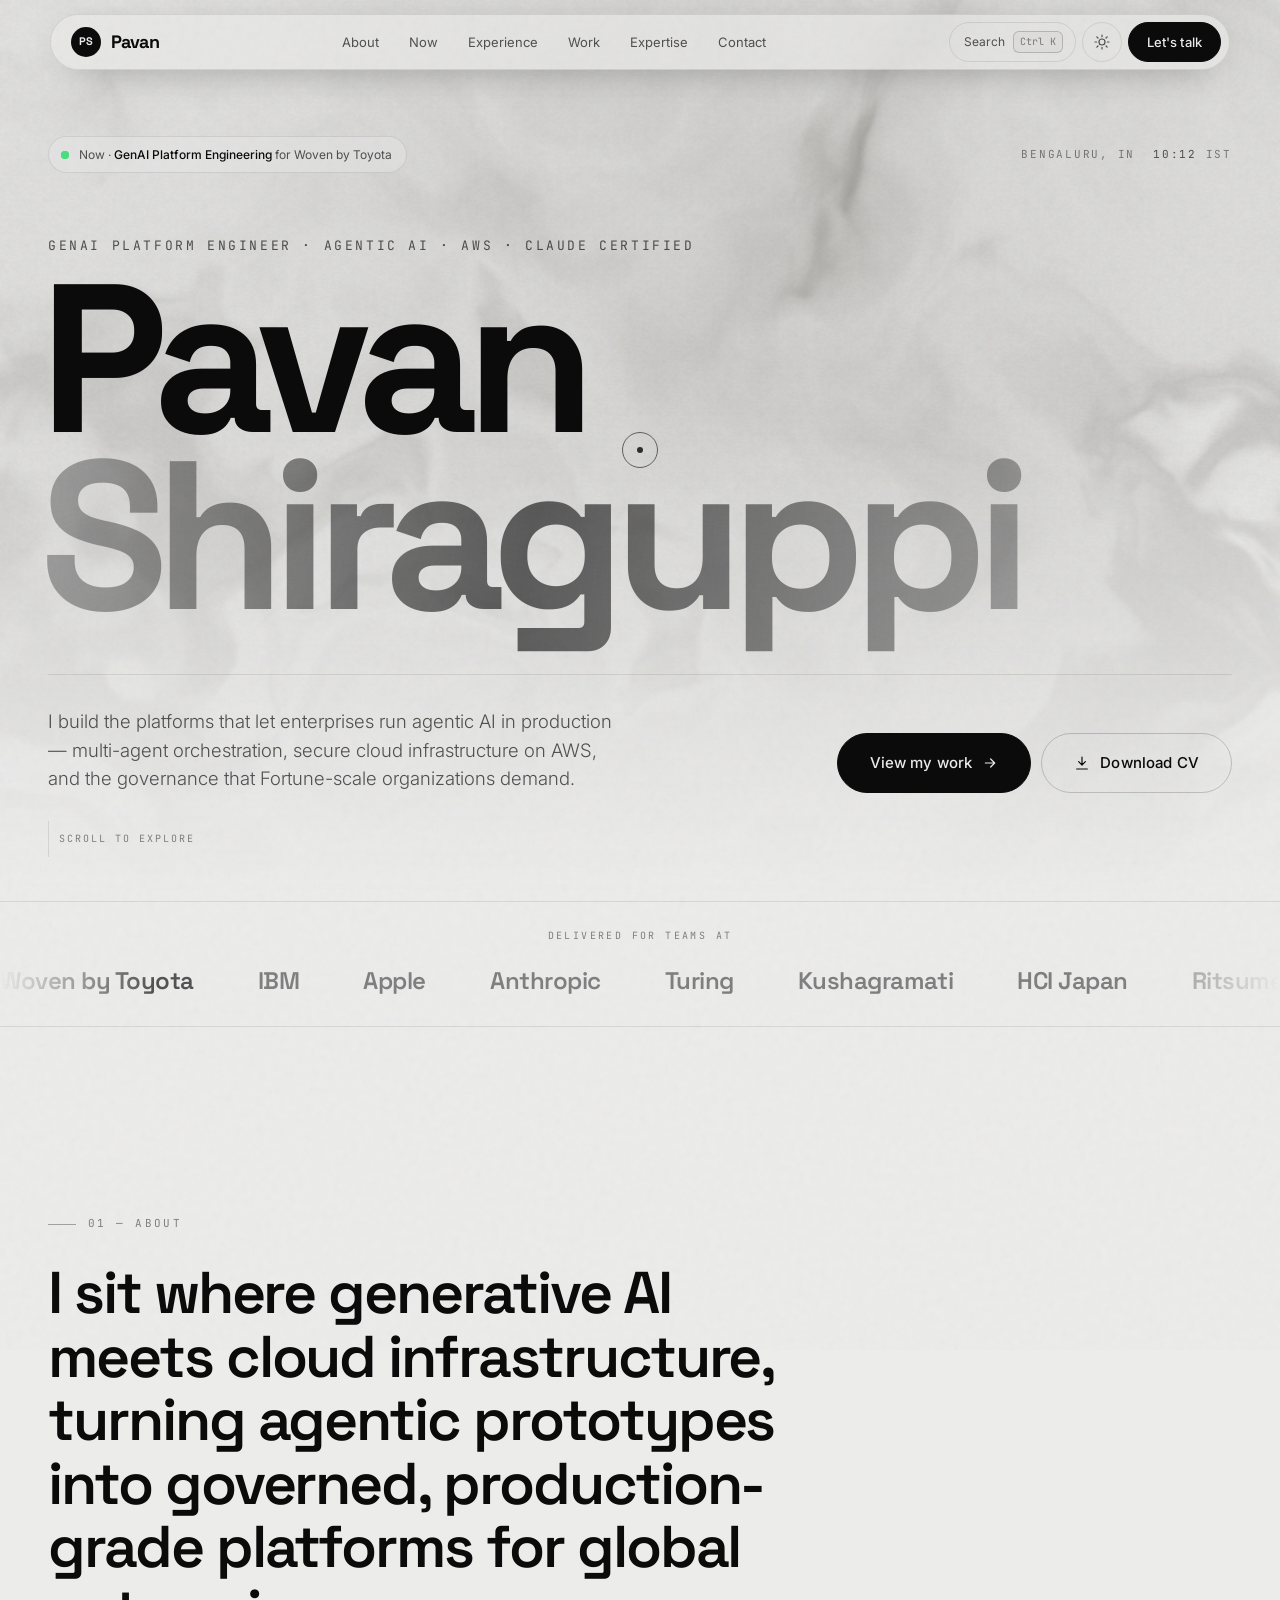
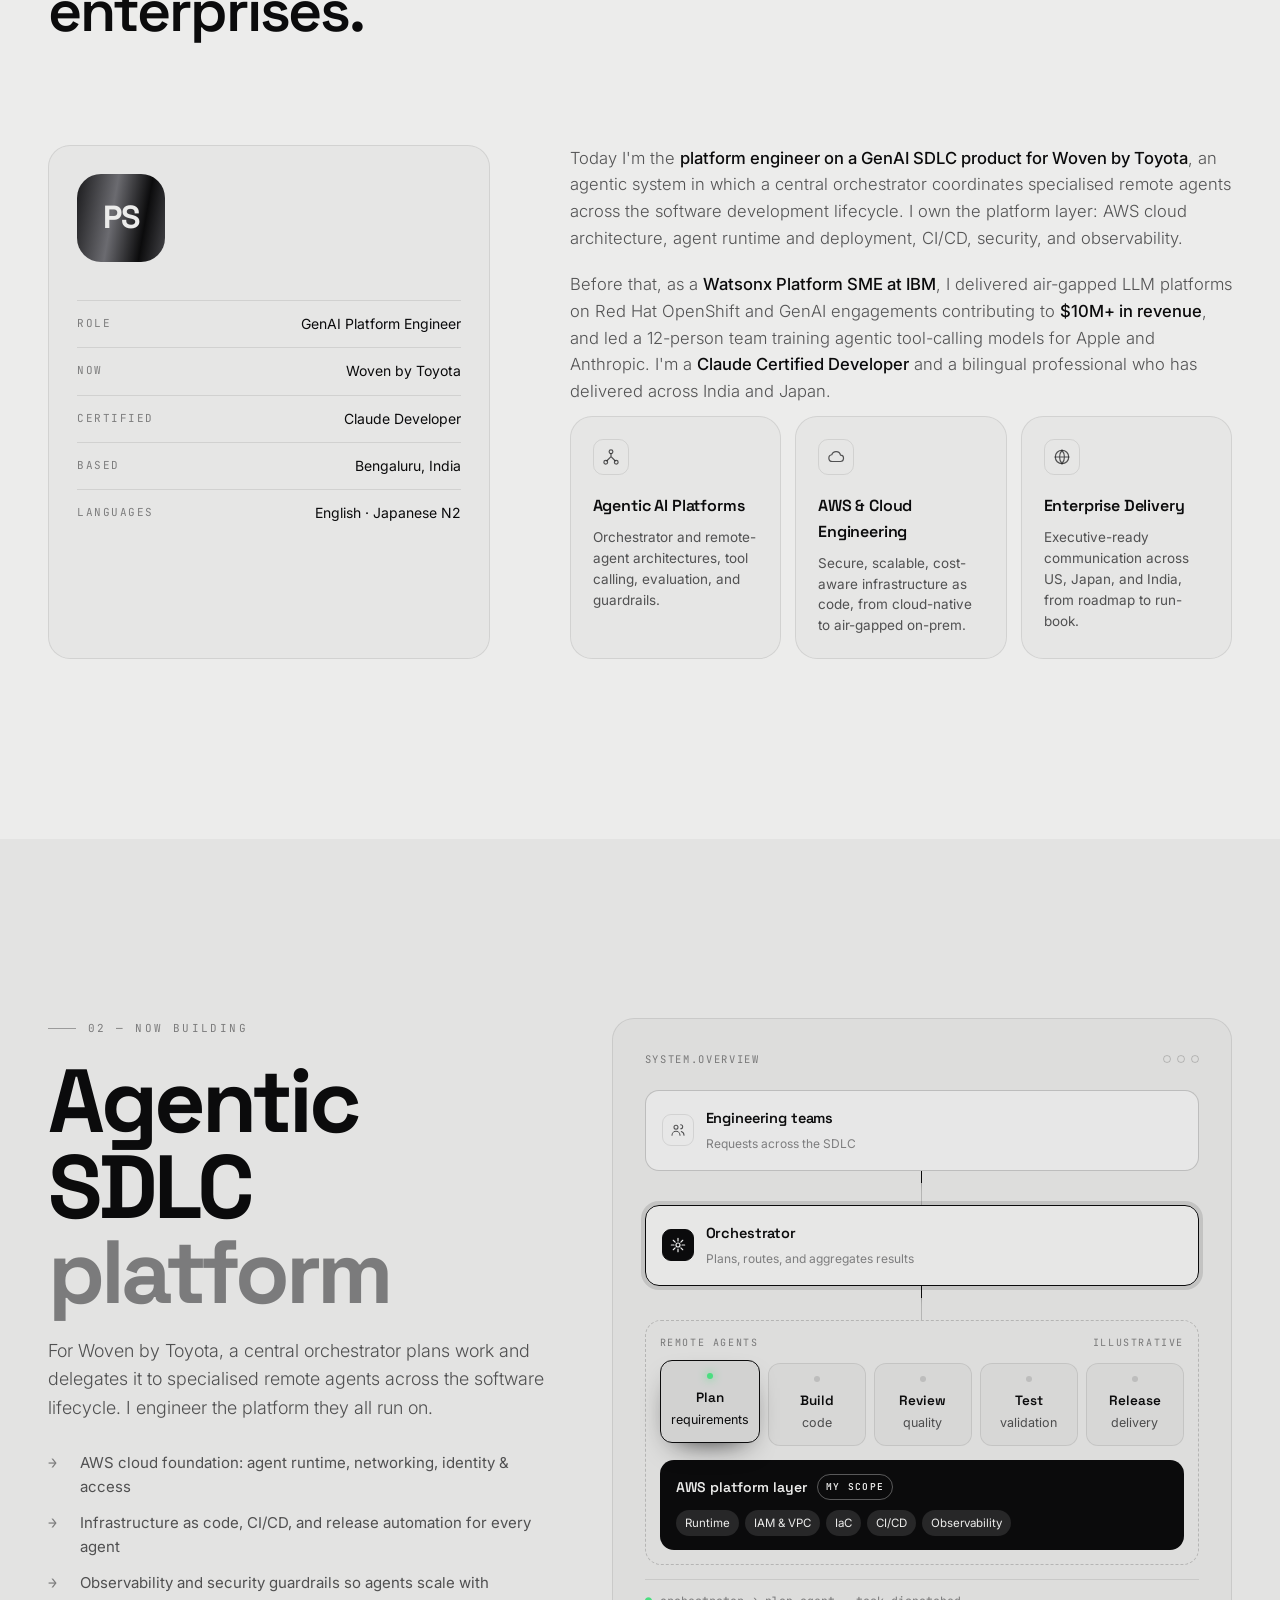
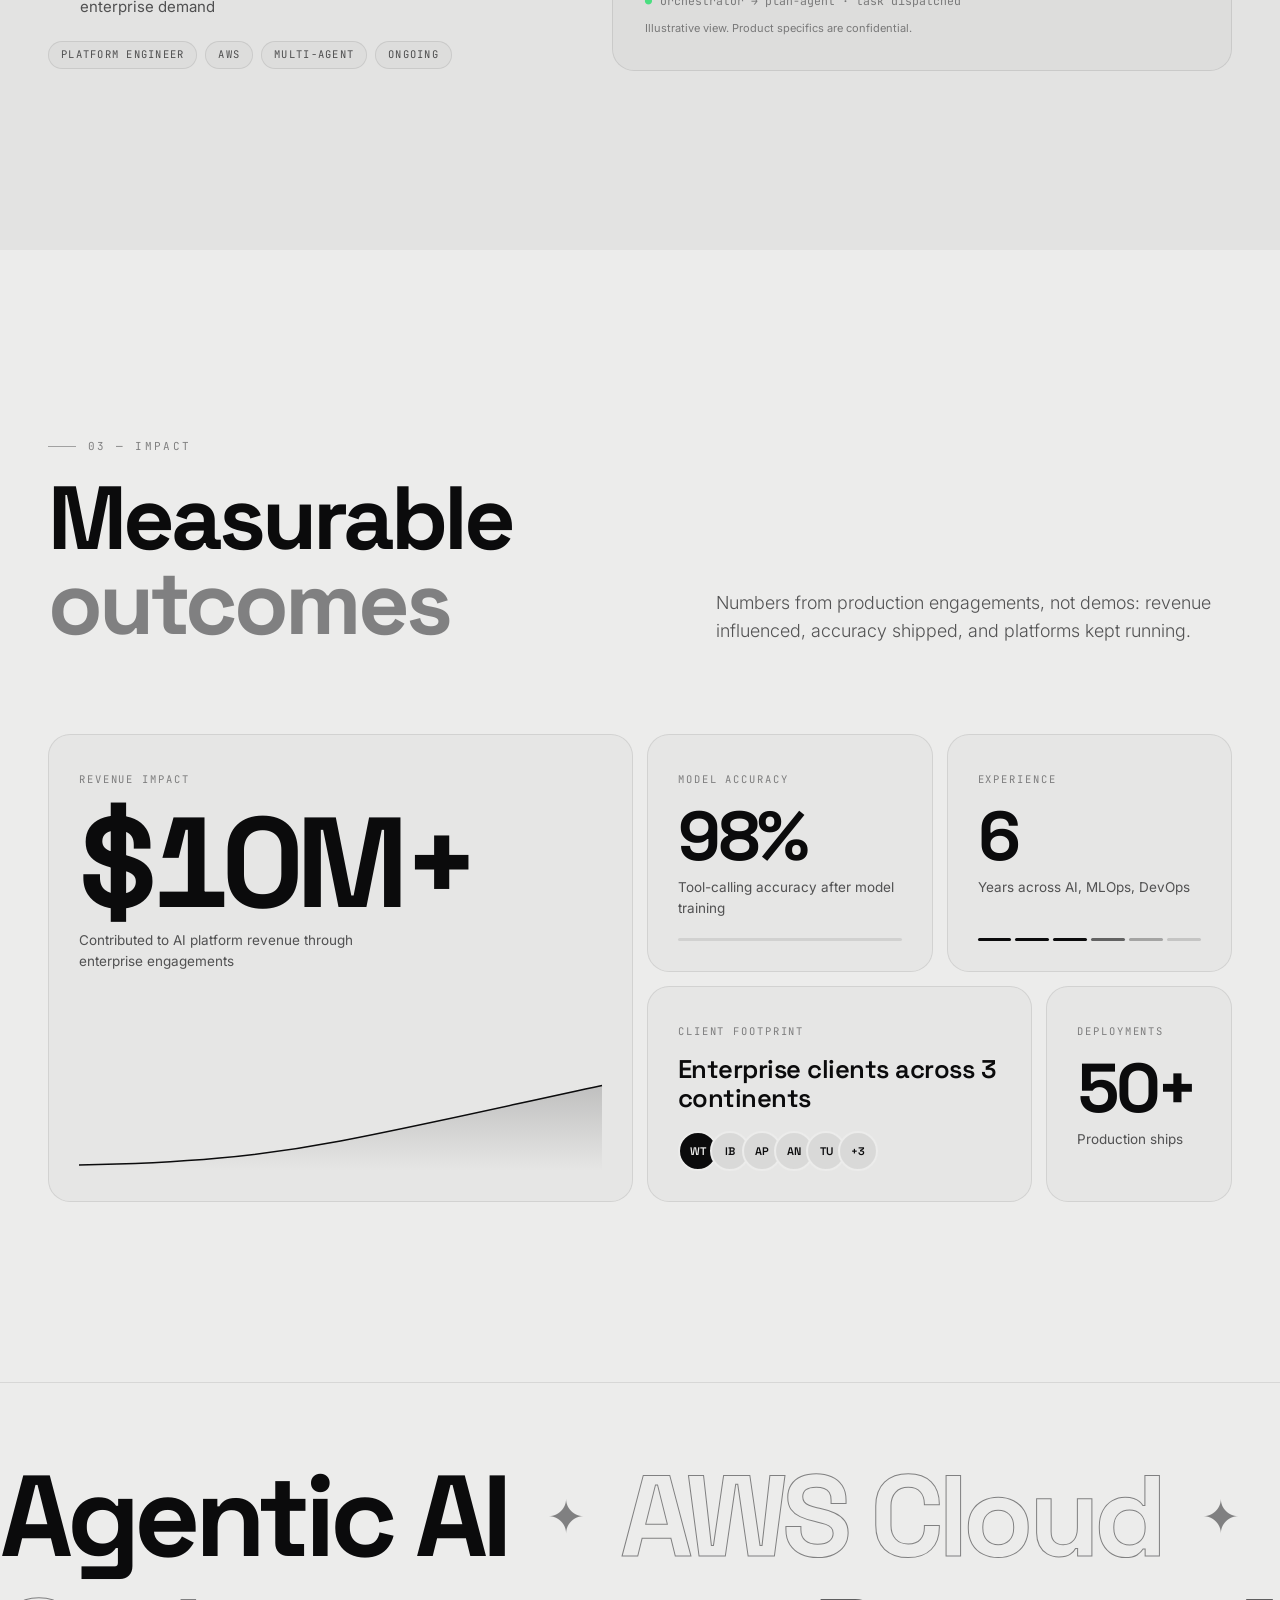
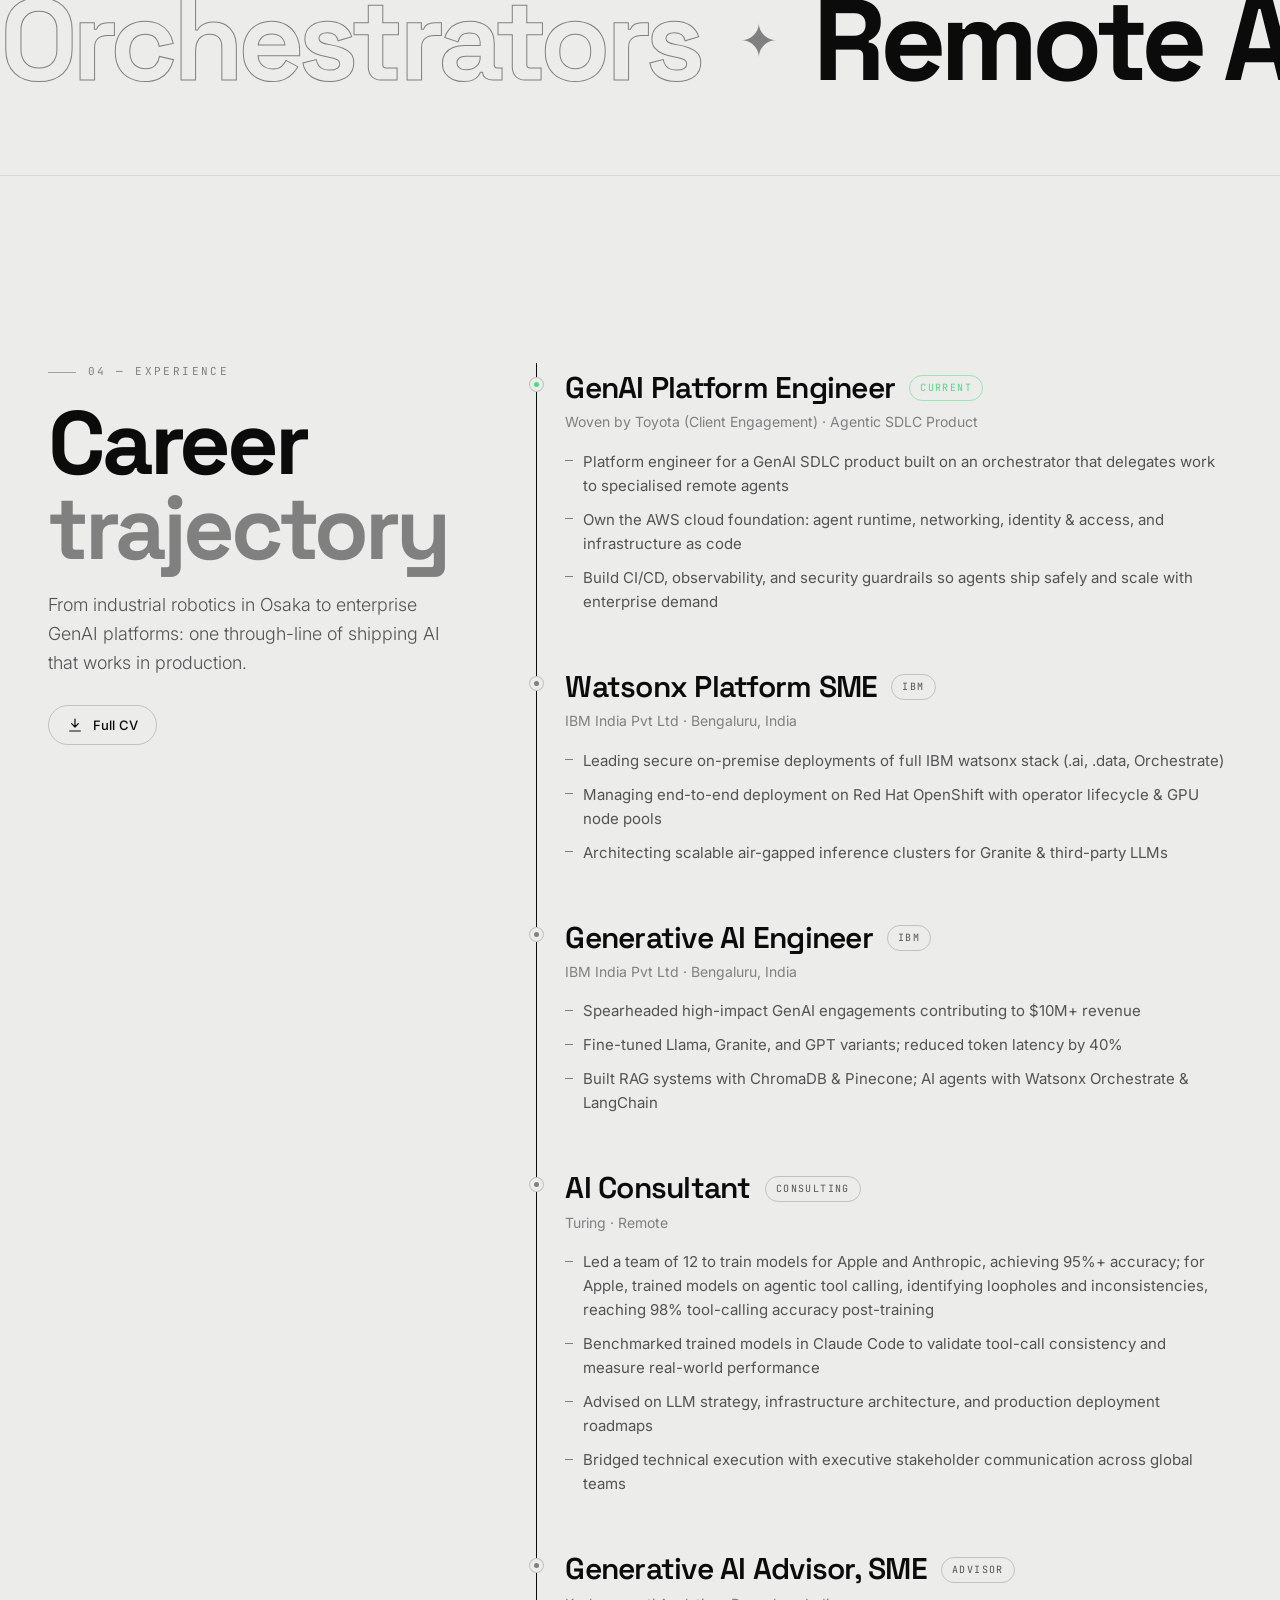
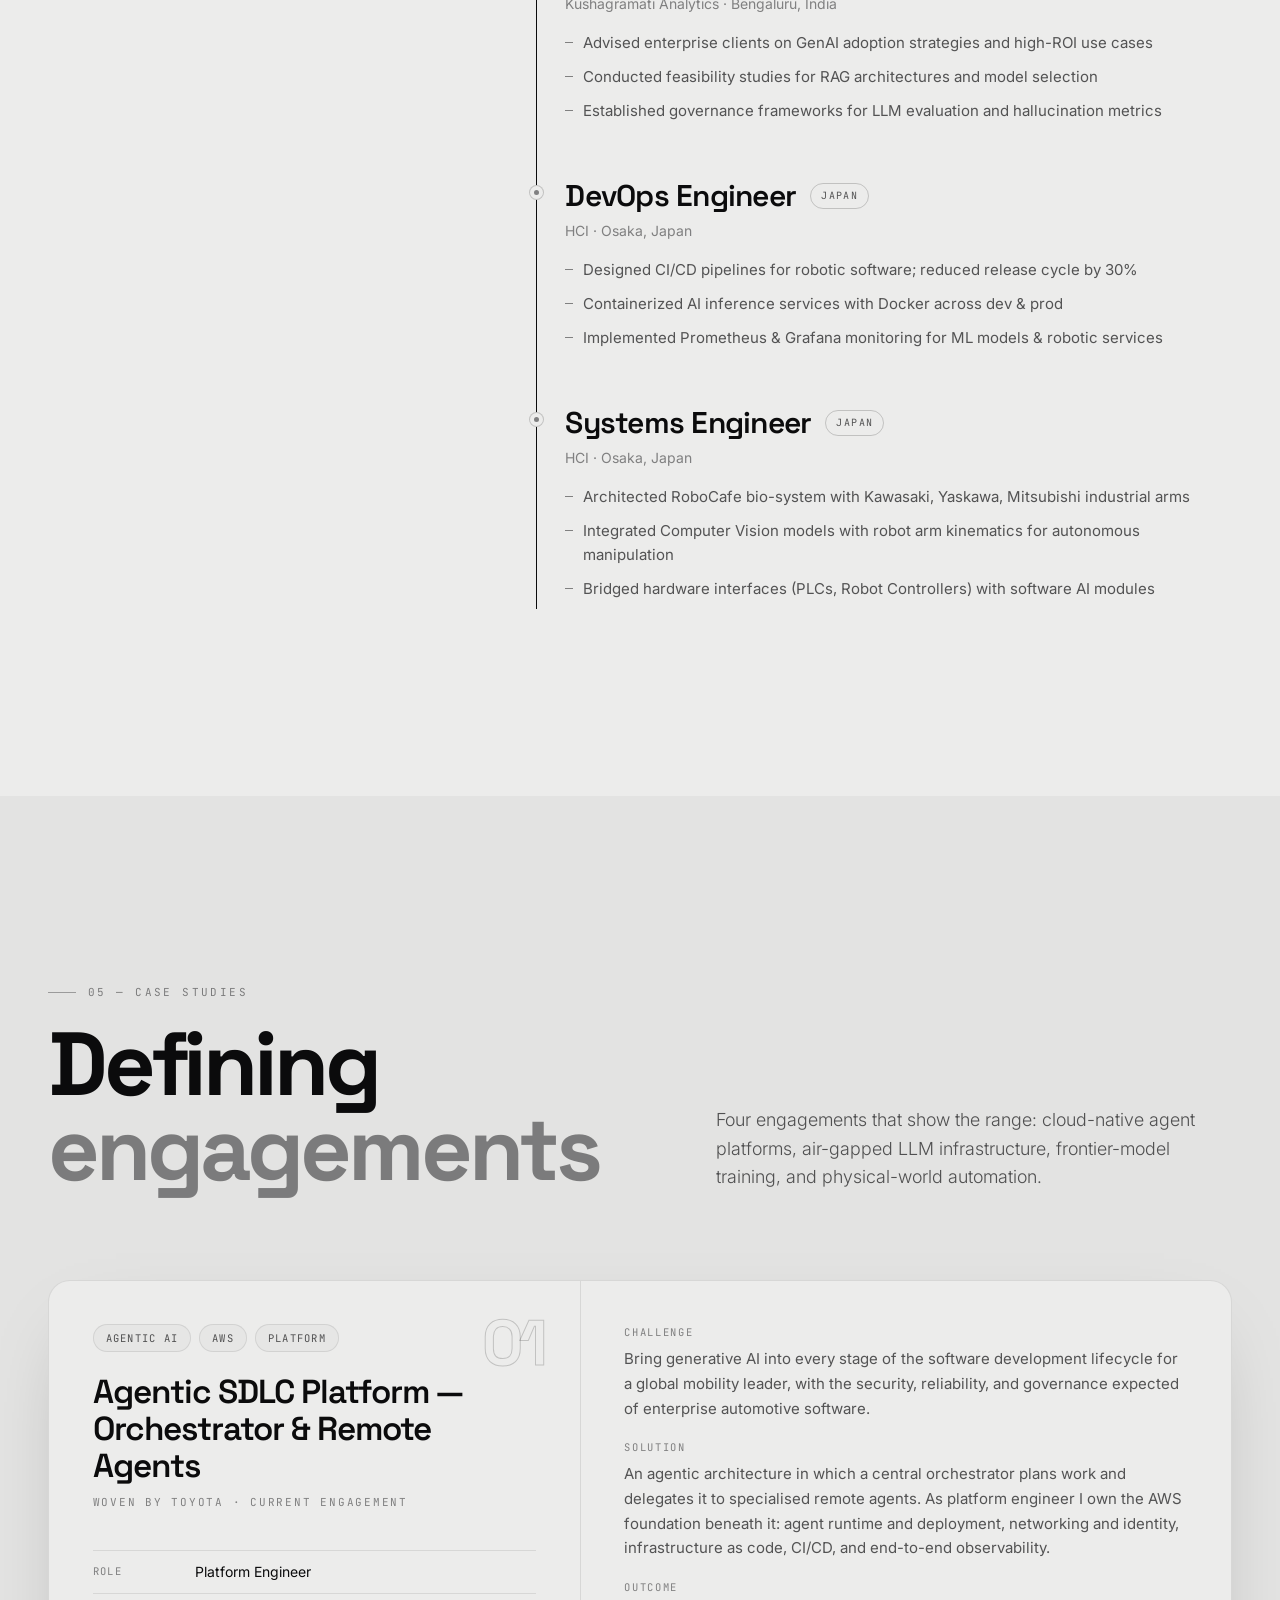
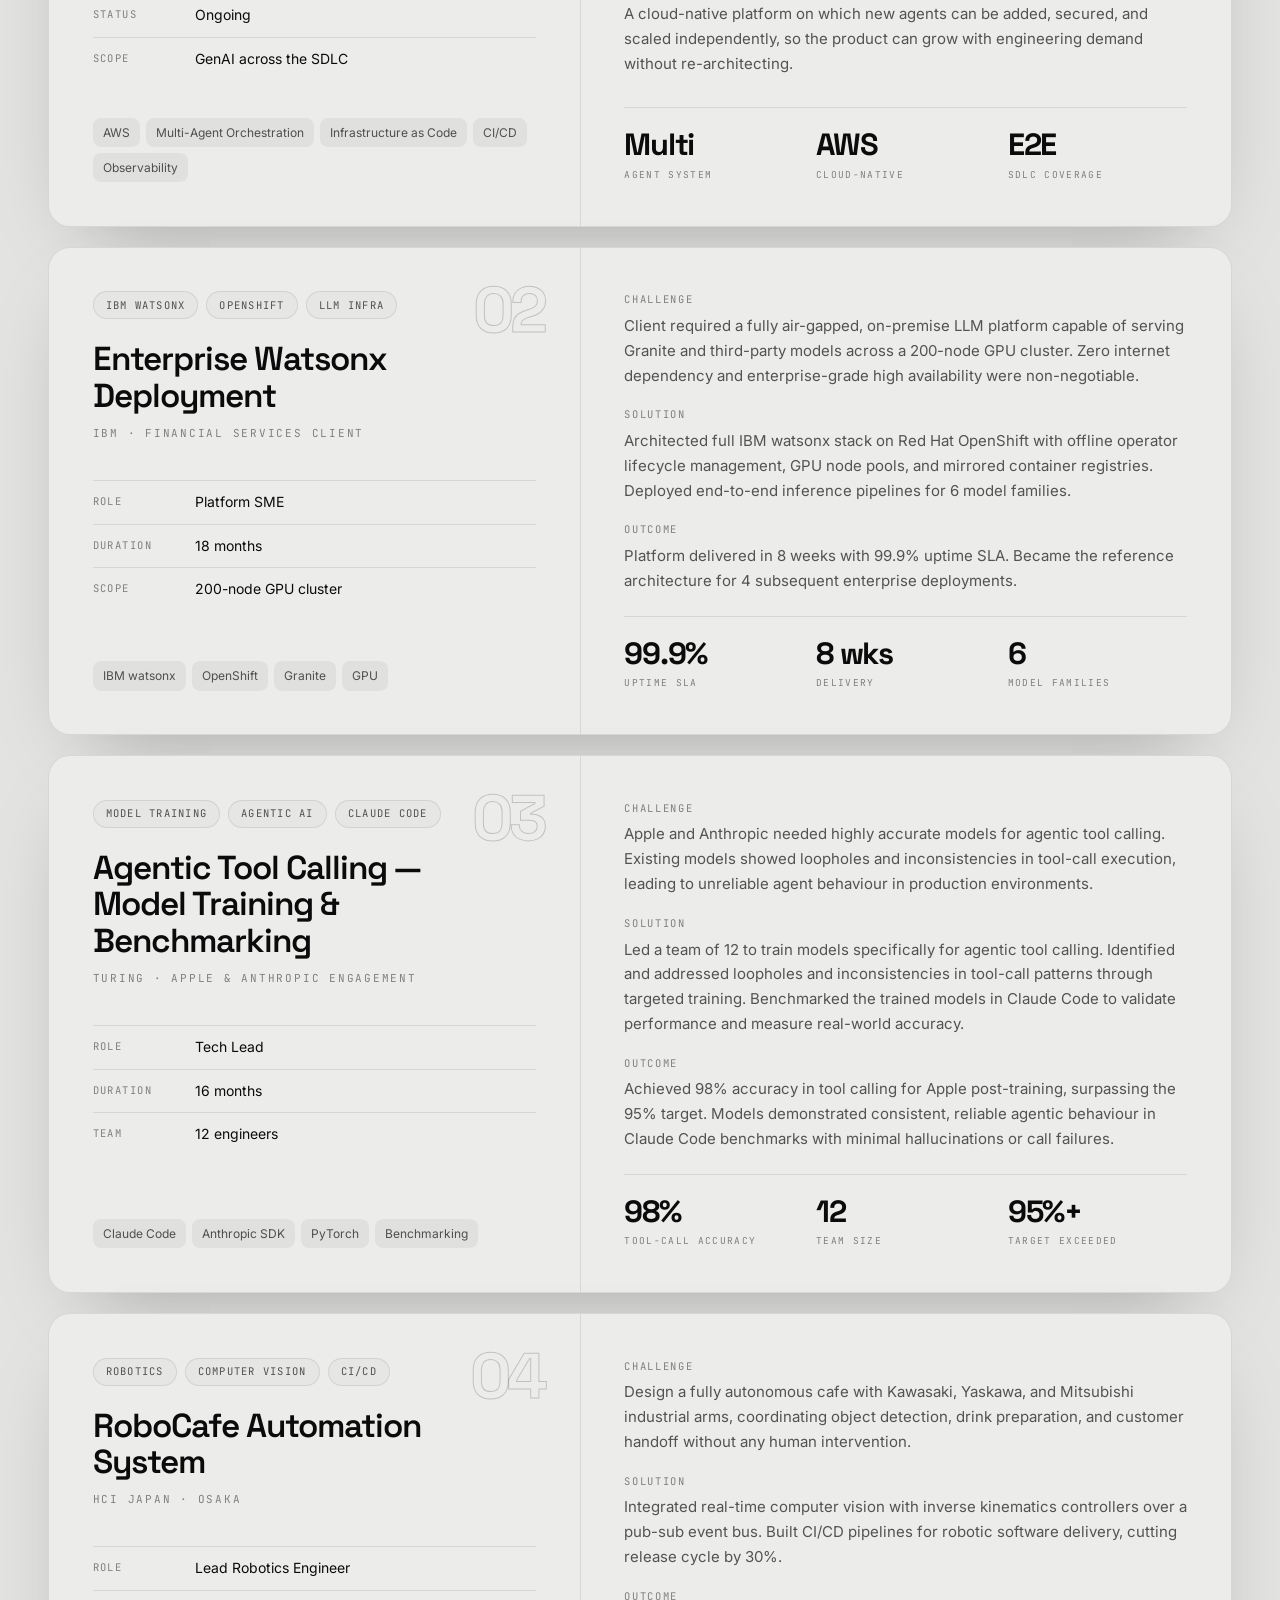
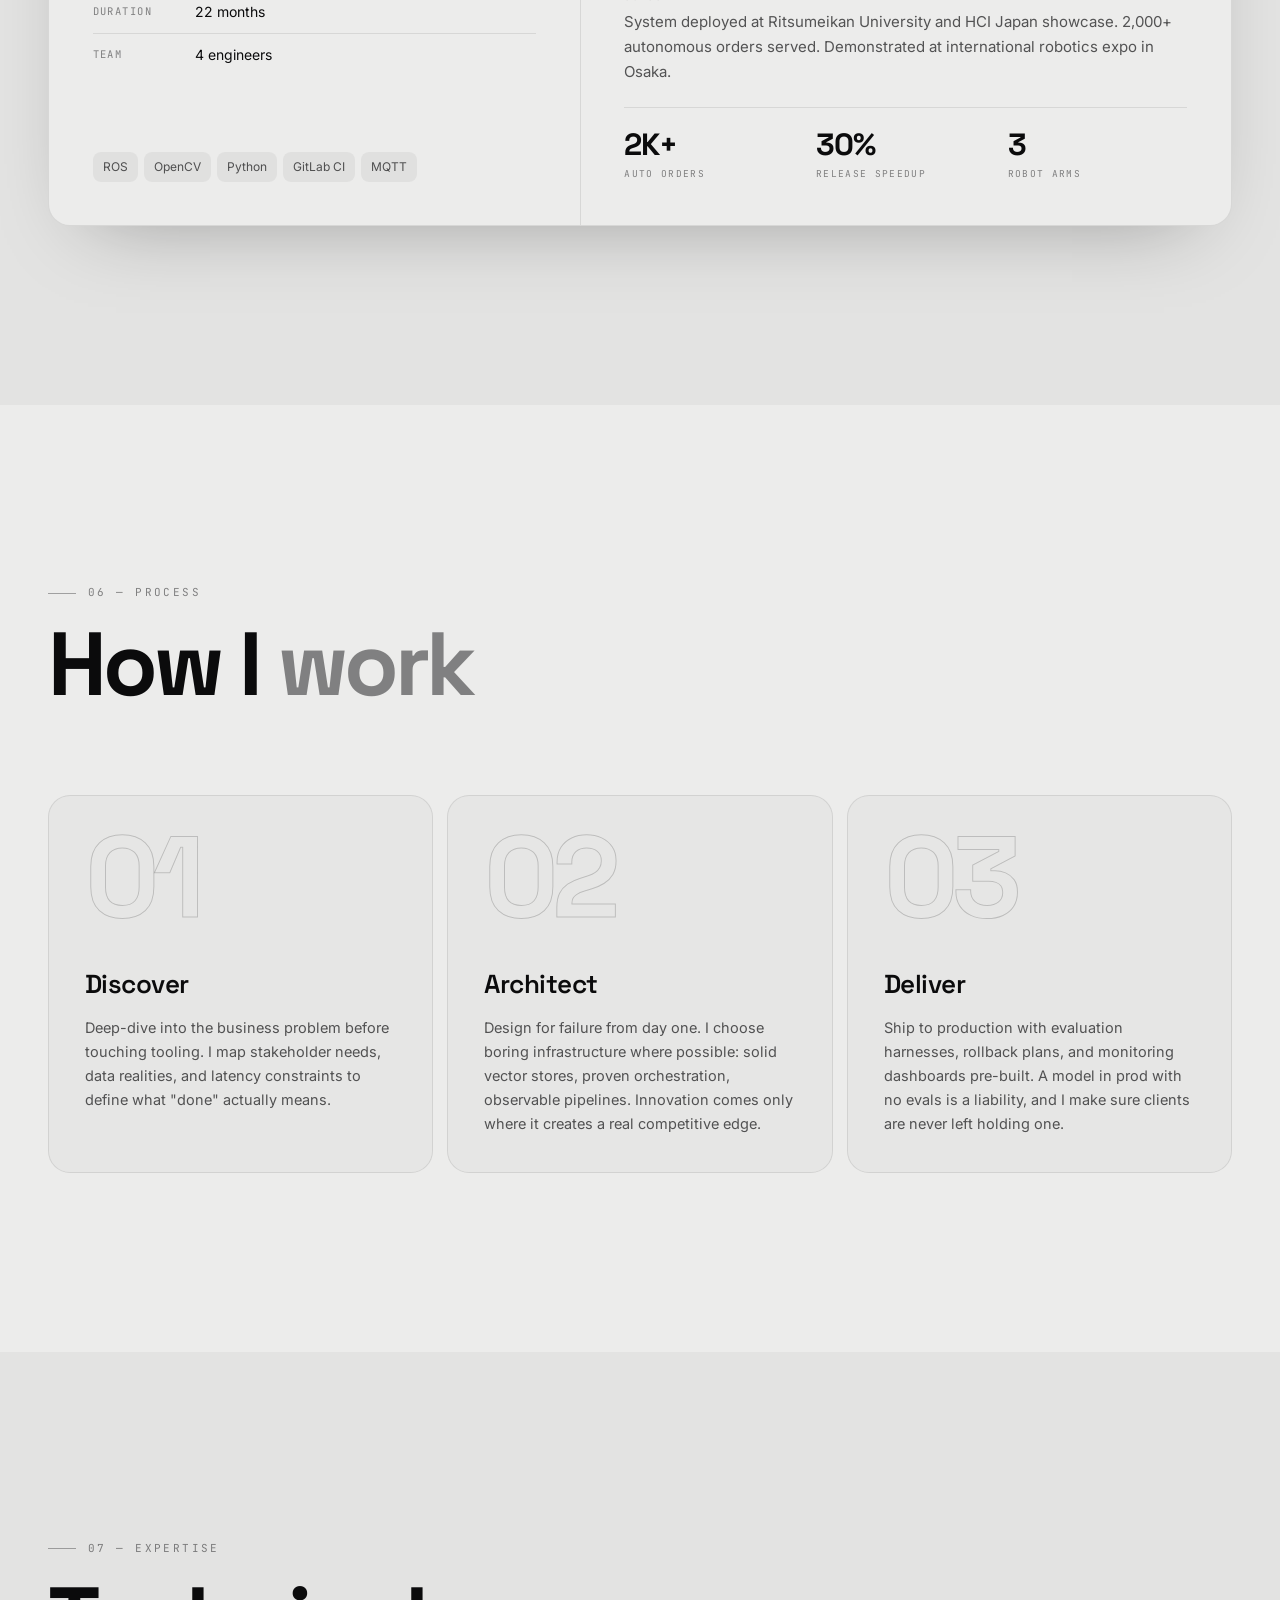
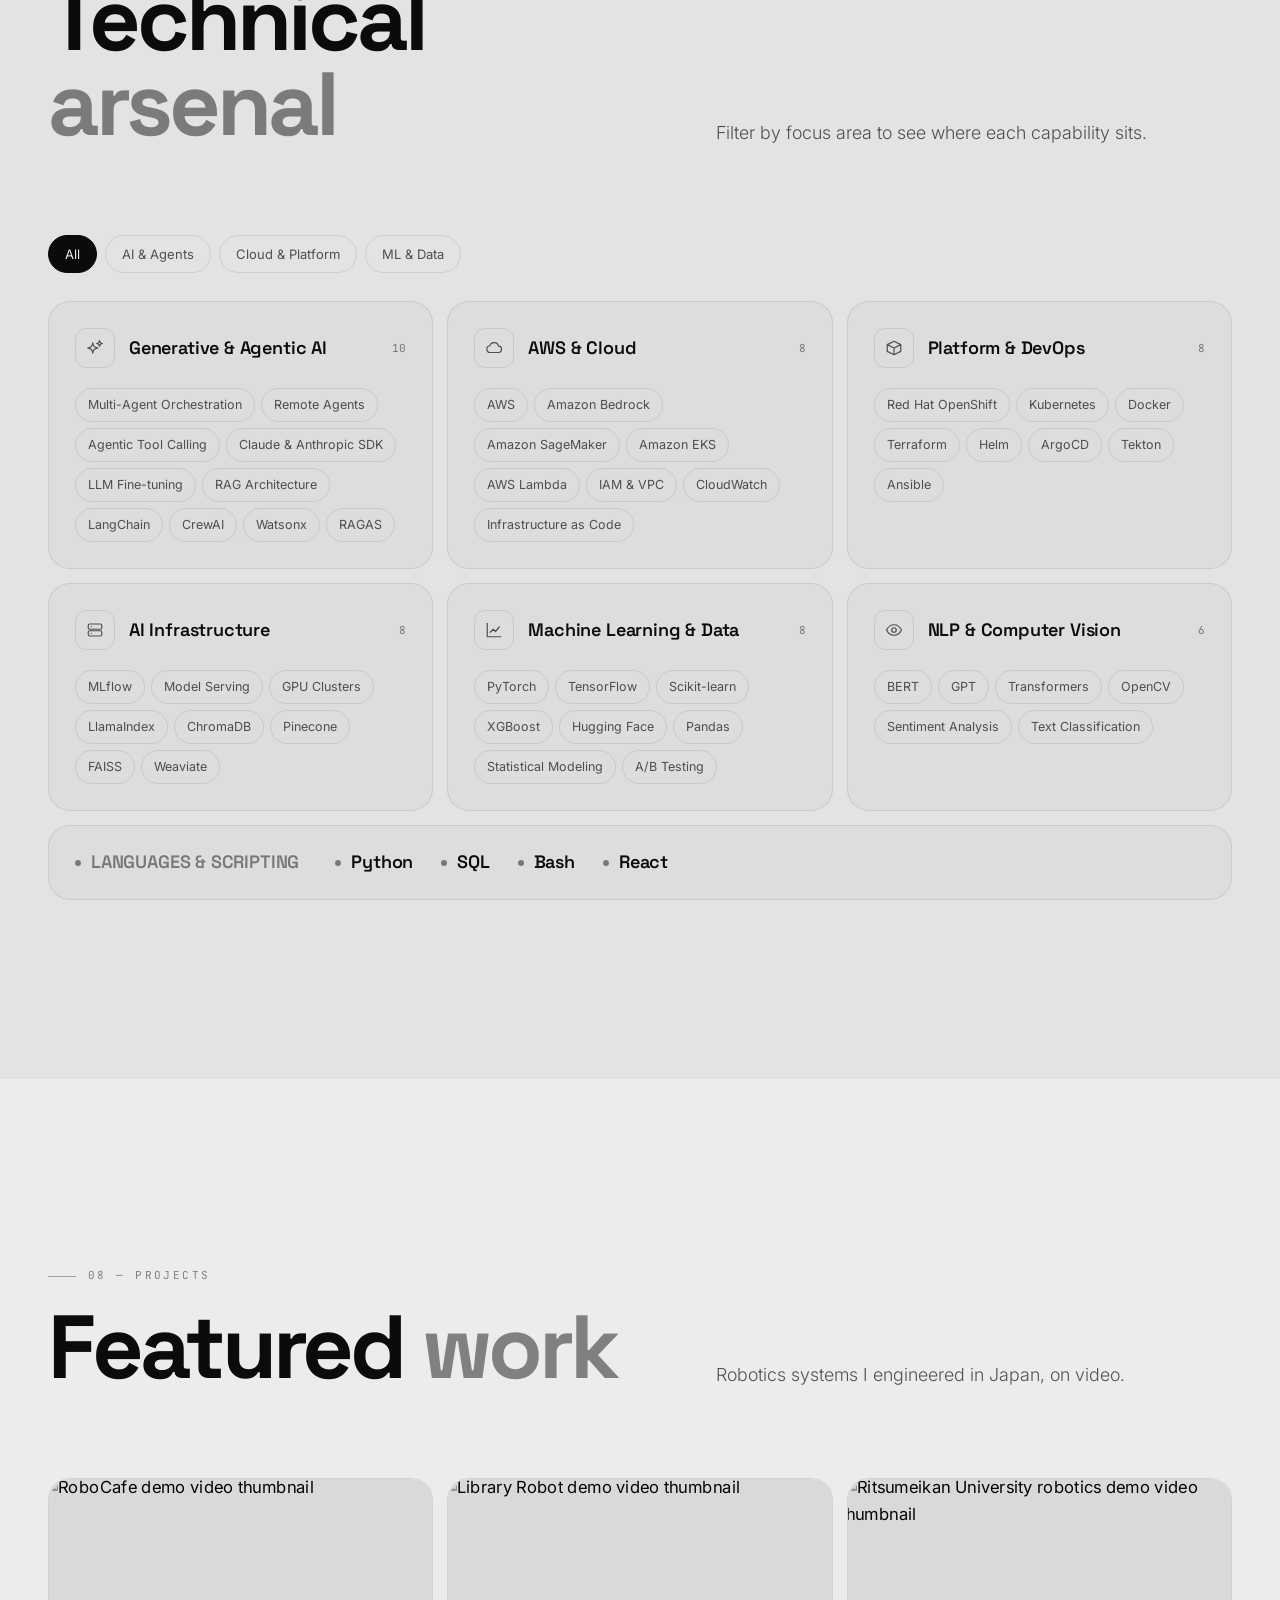
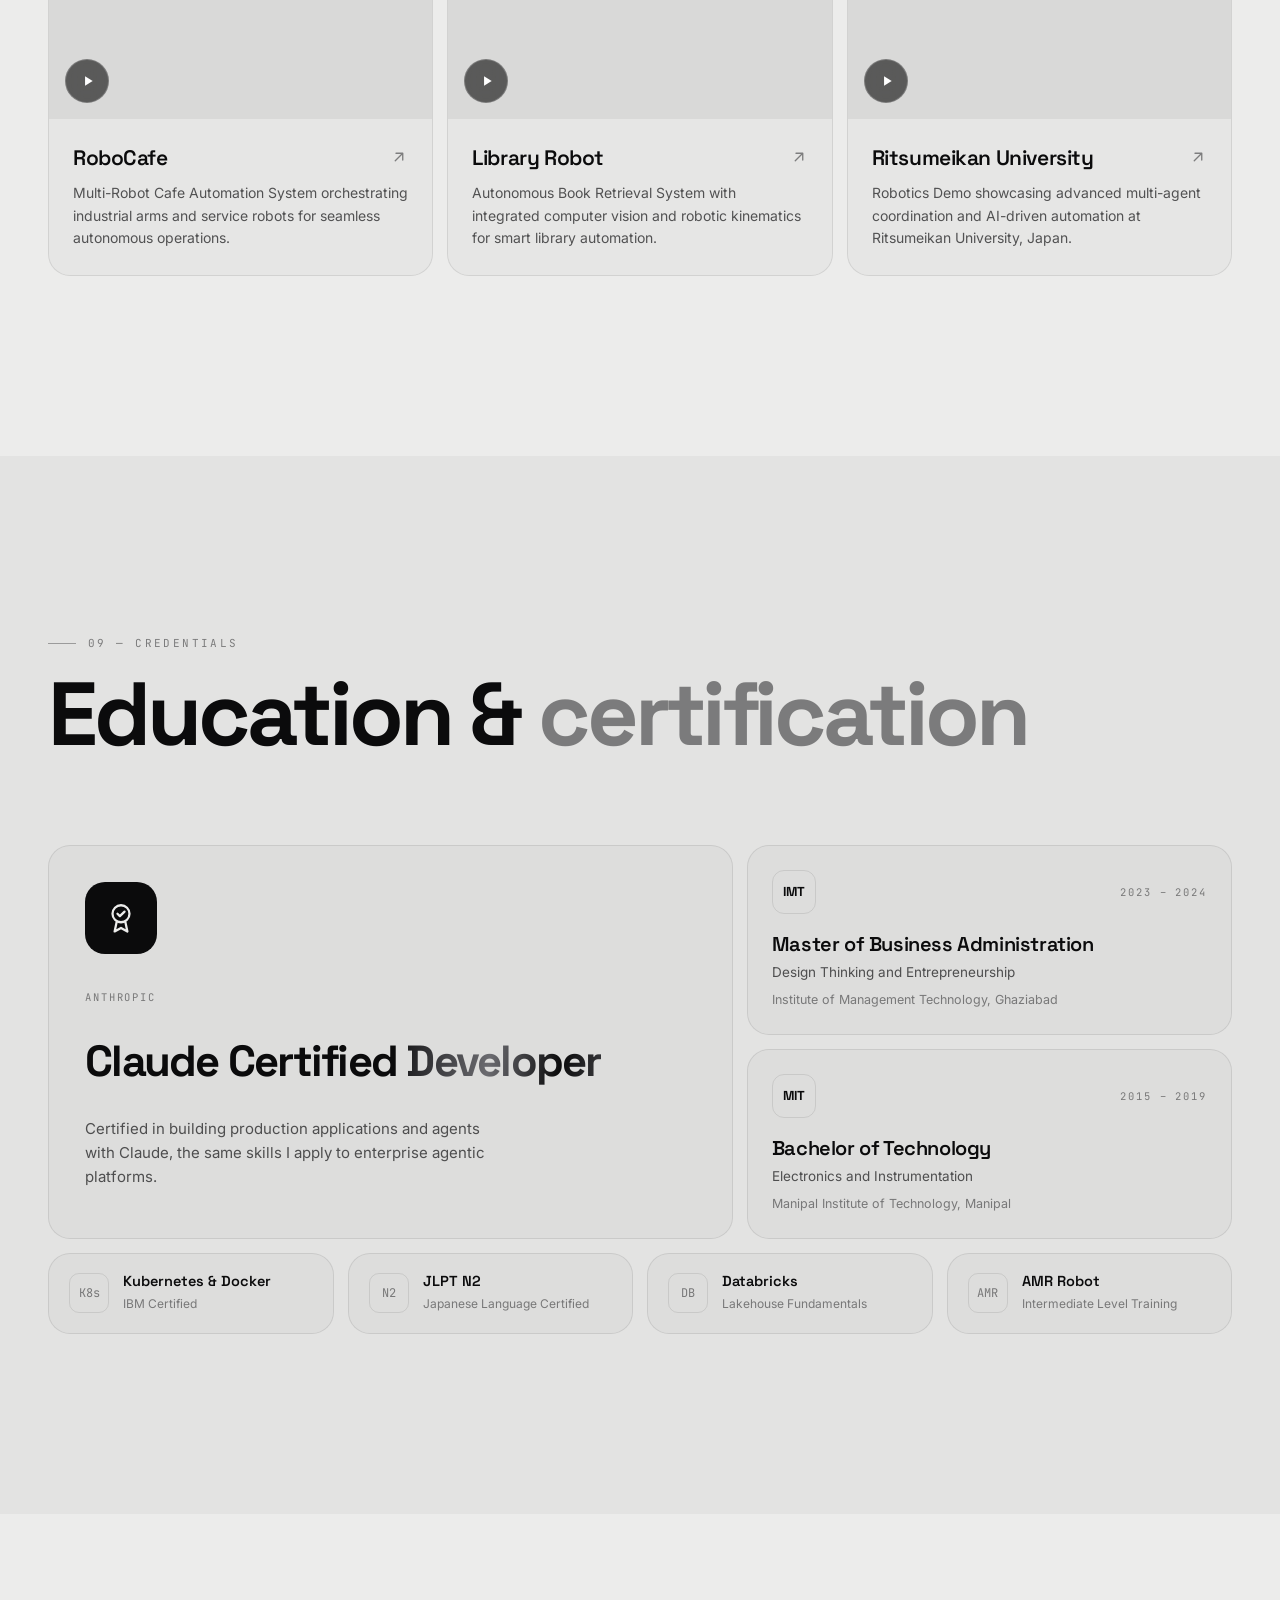
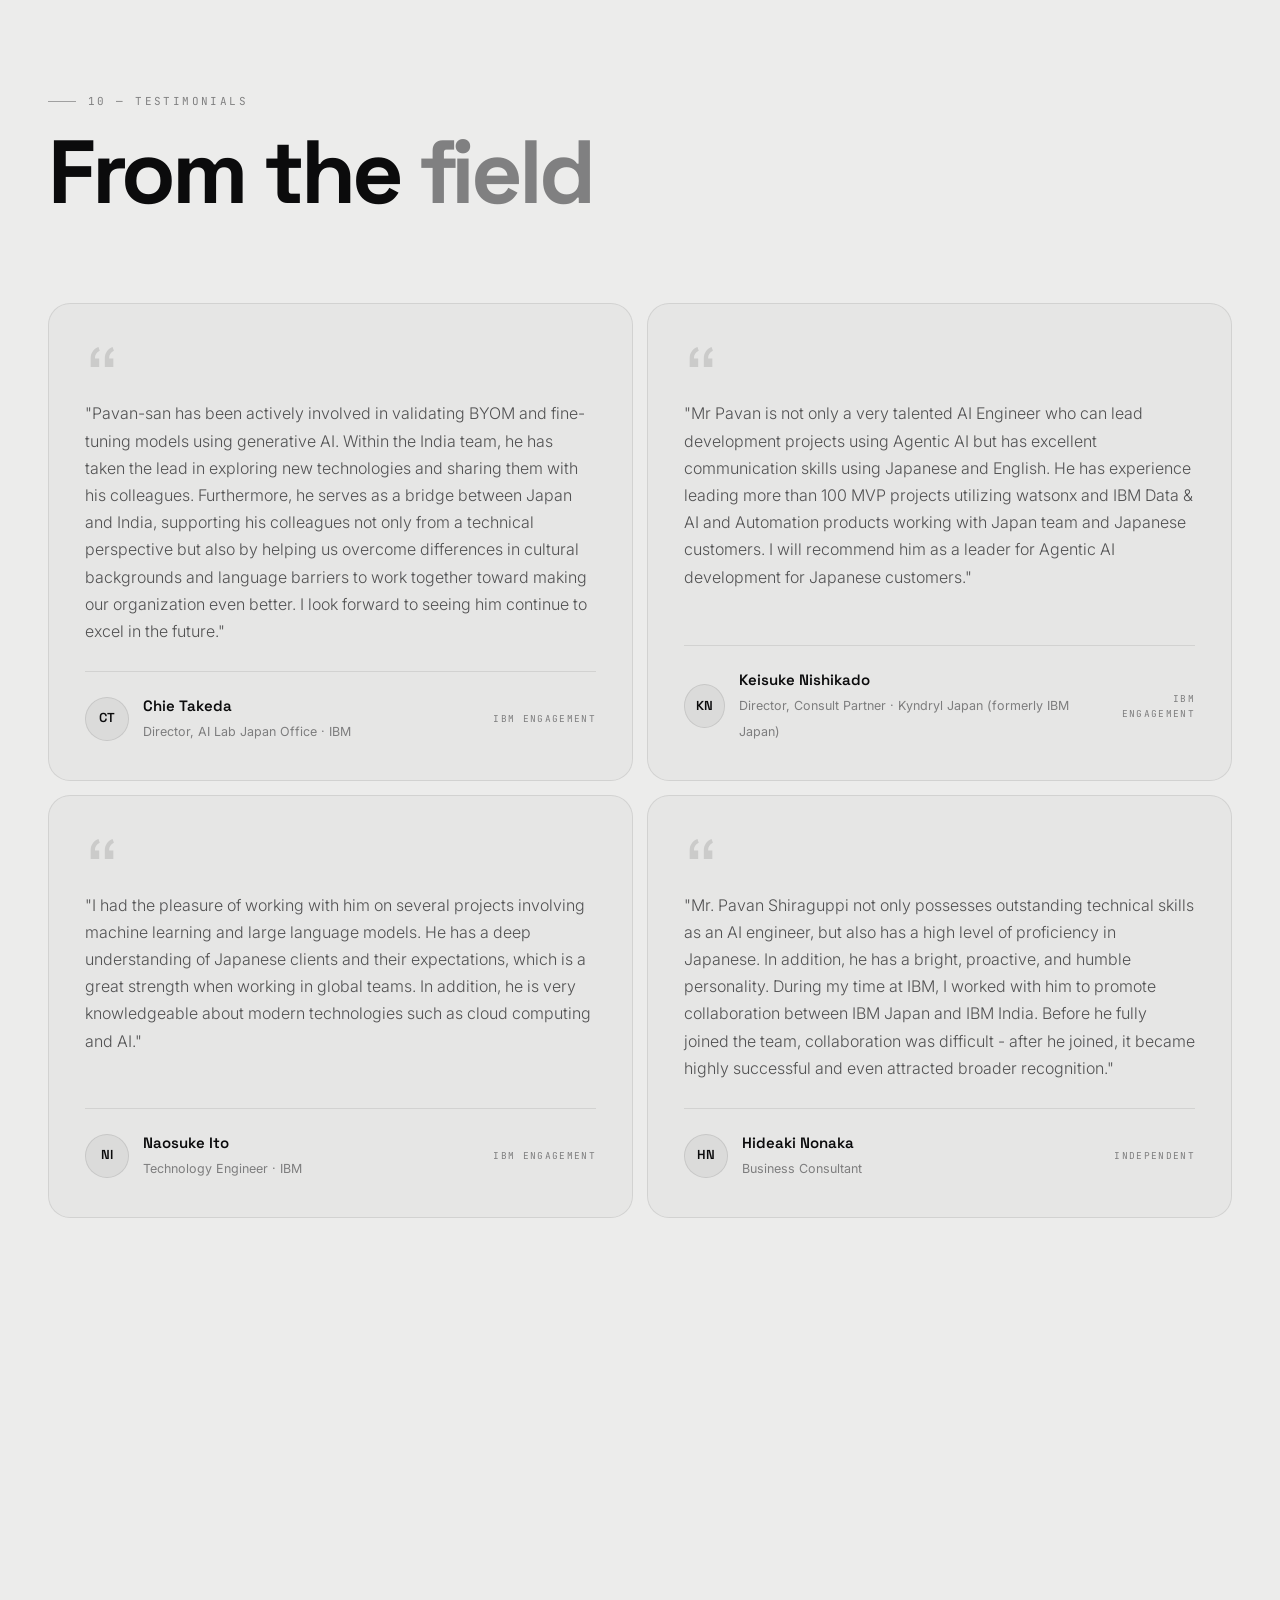
==== commit b27896b6: "Attribute Keisuke Nishikado testimonial to IBM Japan engagement" ====
--- a/index.html
+++ b/index.html
@@ -804,7 +804,7 @@
                     <figure class="quote card reveal">
                         <svg class="quote__mark" viewBox="0 0 24 24" fill="currentColor" aria-hidden="true"><path d="M9.5 5C6 6.4 4 9.2 4 13v6h6v-6H7c0-2.6 1.3-4.5 3.4-5.4L9.5 5zm10 0C16 6.4 14 9.2 14 13v6h6v-6h-3c0-2.6 1.3-4.5 3.4-5.4L19.5 5z" /></svg>
                         <blockquote>"Mr Pavan is not only a very talented AI Engineer who can lead development projects using Agentic AI but has excellent communication skills using Japanese and English. He has experience leading more than 100 MVP projects utilizing watsonx and IBM Data &amp; AI and Automation products working with Japan team and Japanese customers. I will recommend him as a leader for Agentic AI development for Japanese customers."</blockquote>
-                        <figcaption><span class="quote__av">KN</span><span class="quote__who"><b>Keisuke Nishikado</b><span>Director, Consult Partner · Kyndryl Japan</span></span><span class="quote__ctx">Independent</span></figcaption>
+                        <figcaption><span class="quote__av">KN</span><span class="quote__who"><b>Keisuke Nishikado</b><span>Director, Consult Partner · Kyndryl Japan (formerly IBM Japan)</span></span><span class="quote__ctx">IBM engagement</span></figcaption>
                     </figure>
                     <figure class="quote card reveal">
                         <svg class="quote__mark" viewBox="0 0 24 24" fill="currentColor" aria-hidden="true"><path d="M9.5 5C6 6.4 4 9.2 4 13v6h6v-6H7c0-2.6 1.3-4.5 3.4-5.4L9.5 5zm10 0C16 6.4 14 9.2 14 13v6h6v-6h-3c0-2.6 1.3-4.5 3.4-5.4L19.5 5z" /></svg>
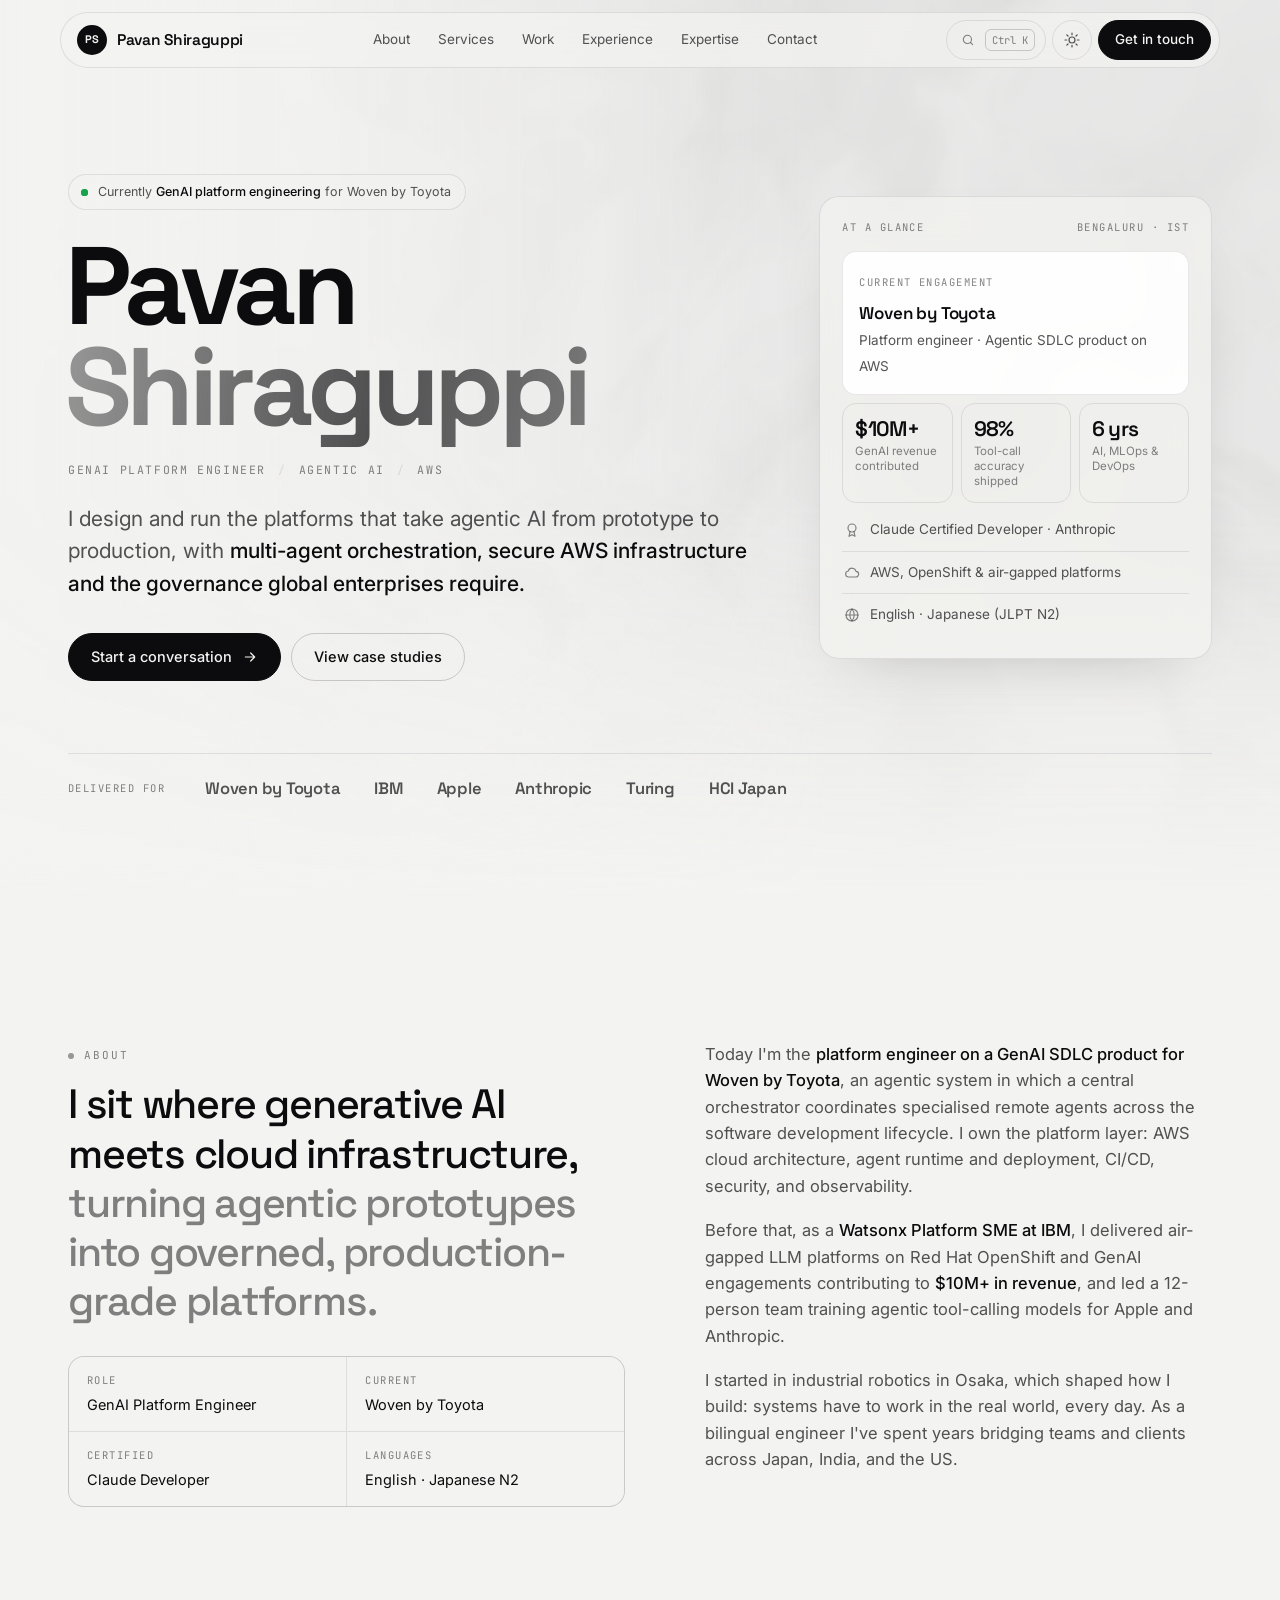
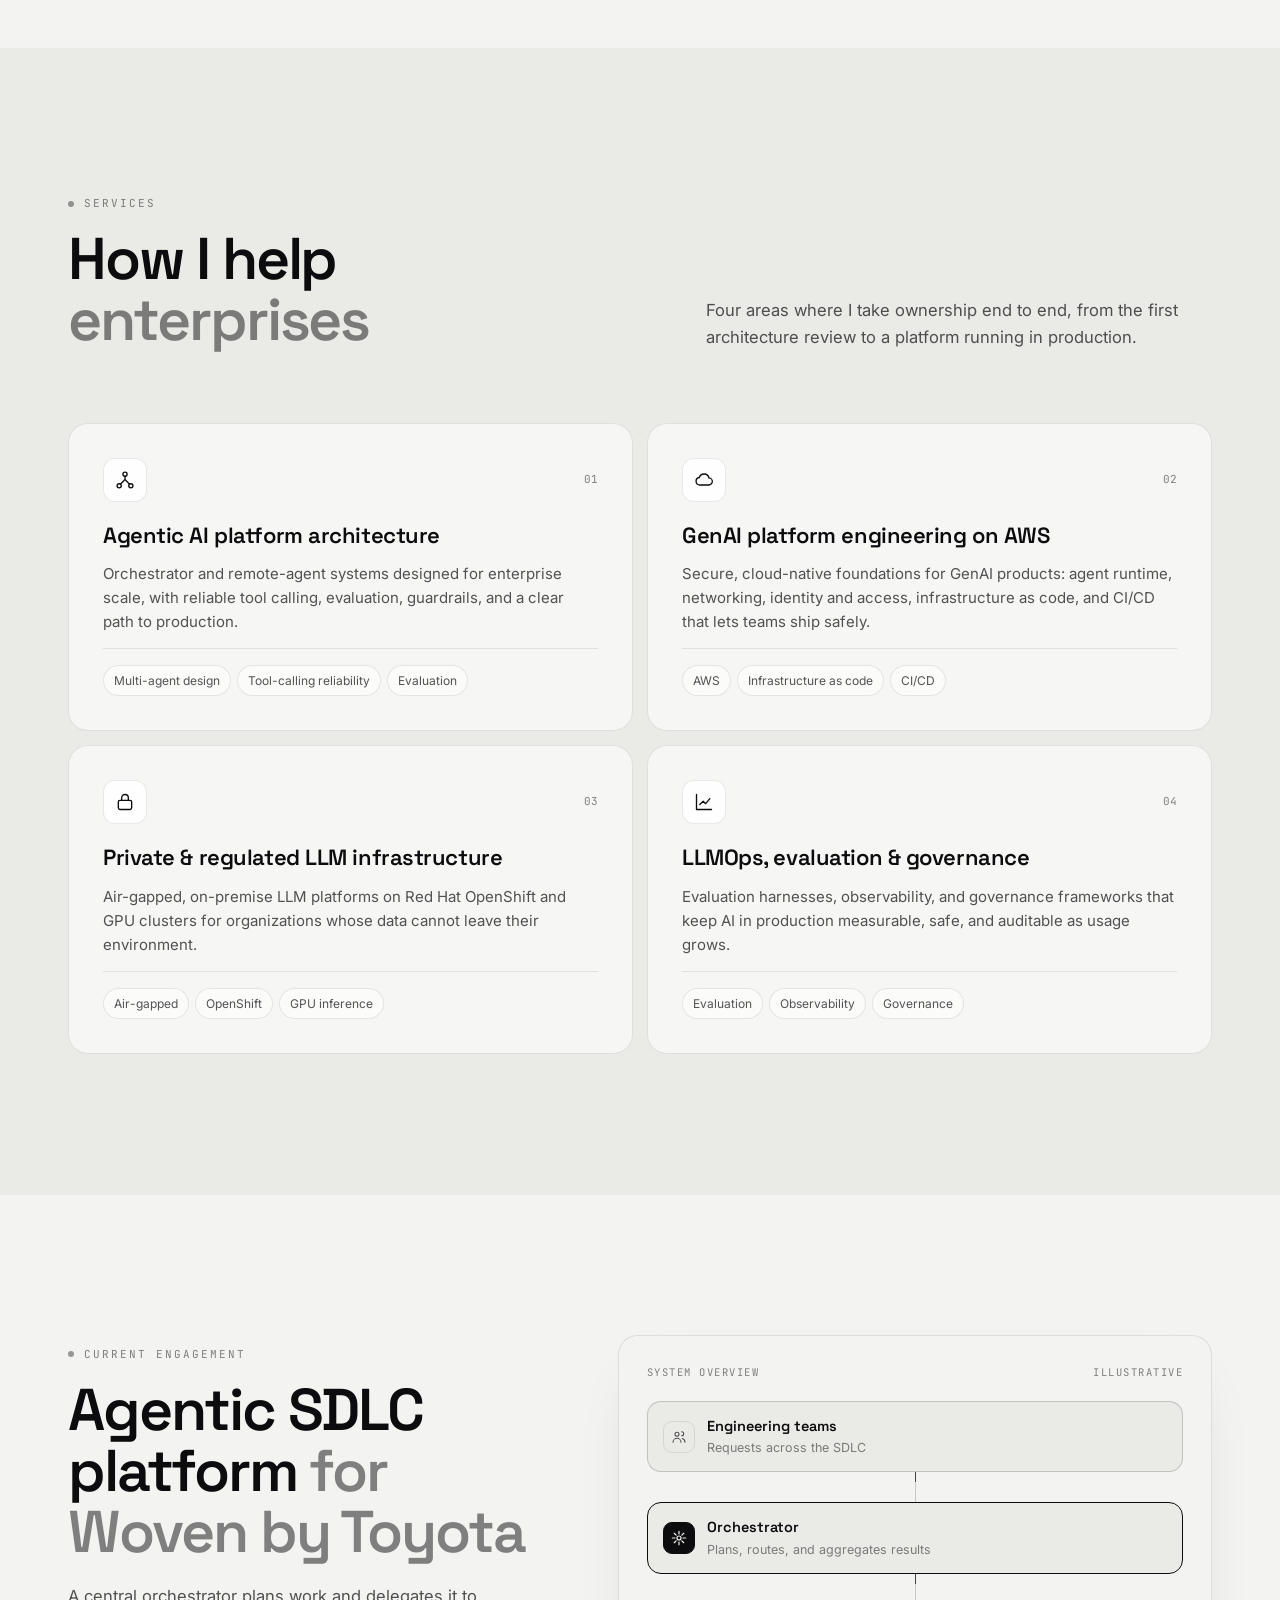
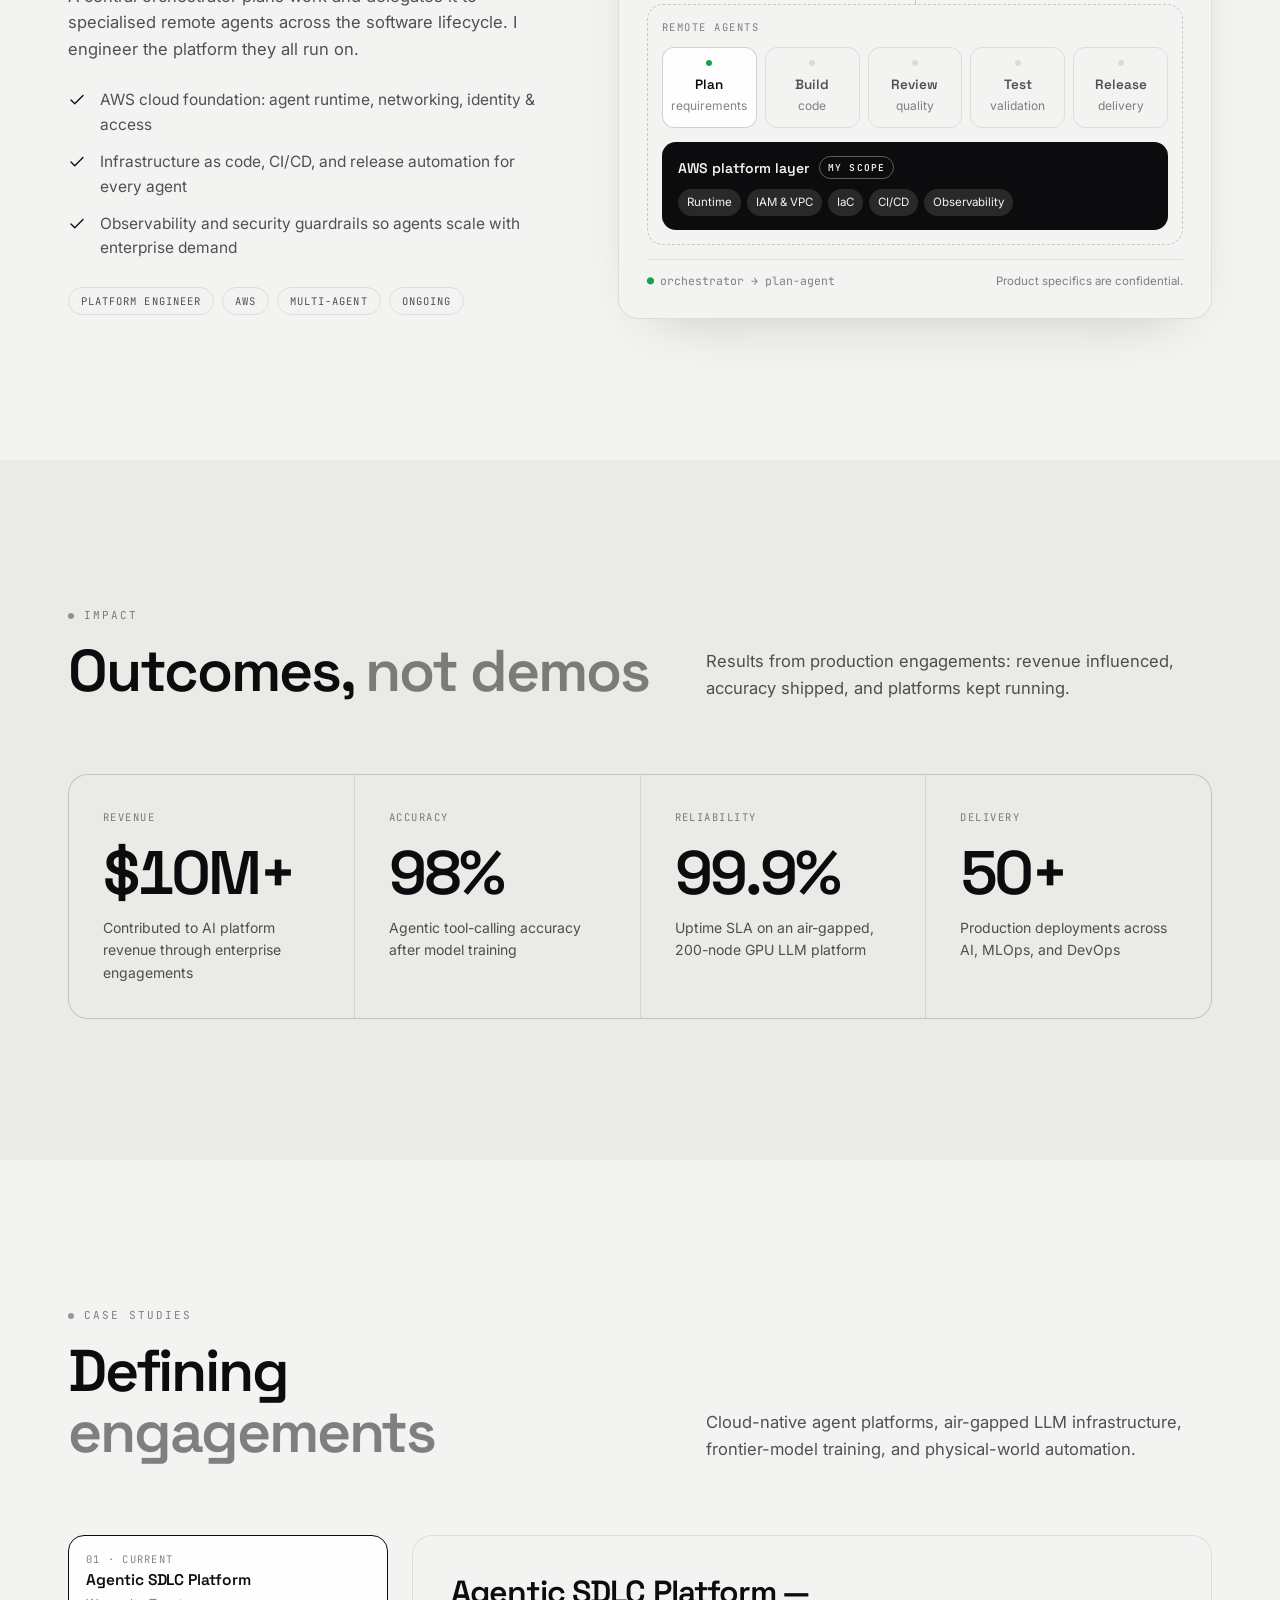
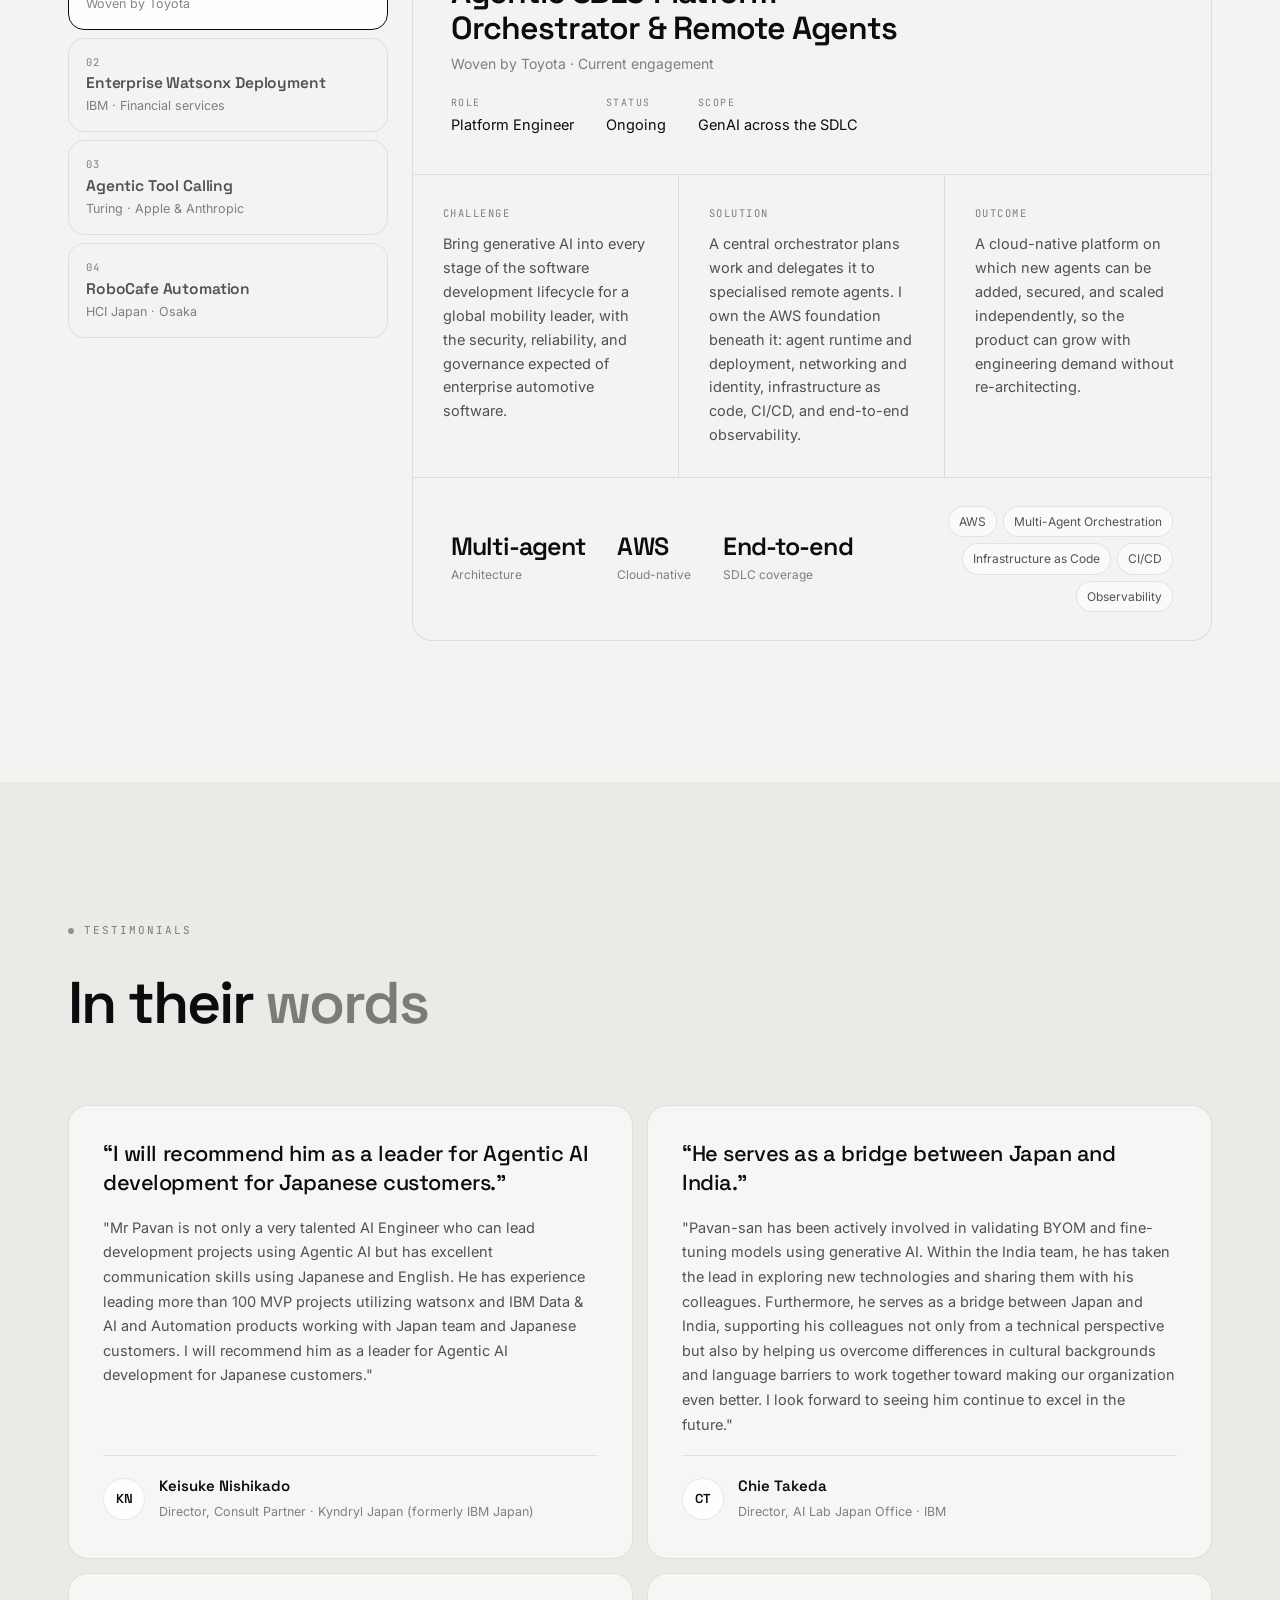
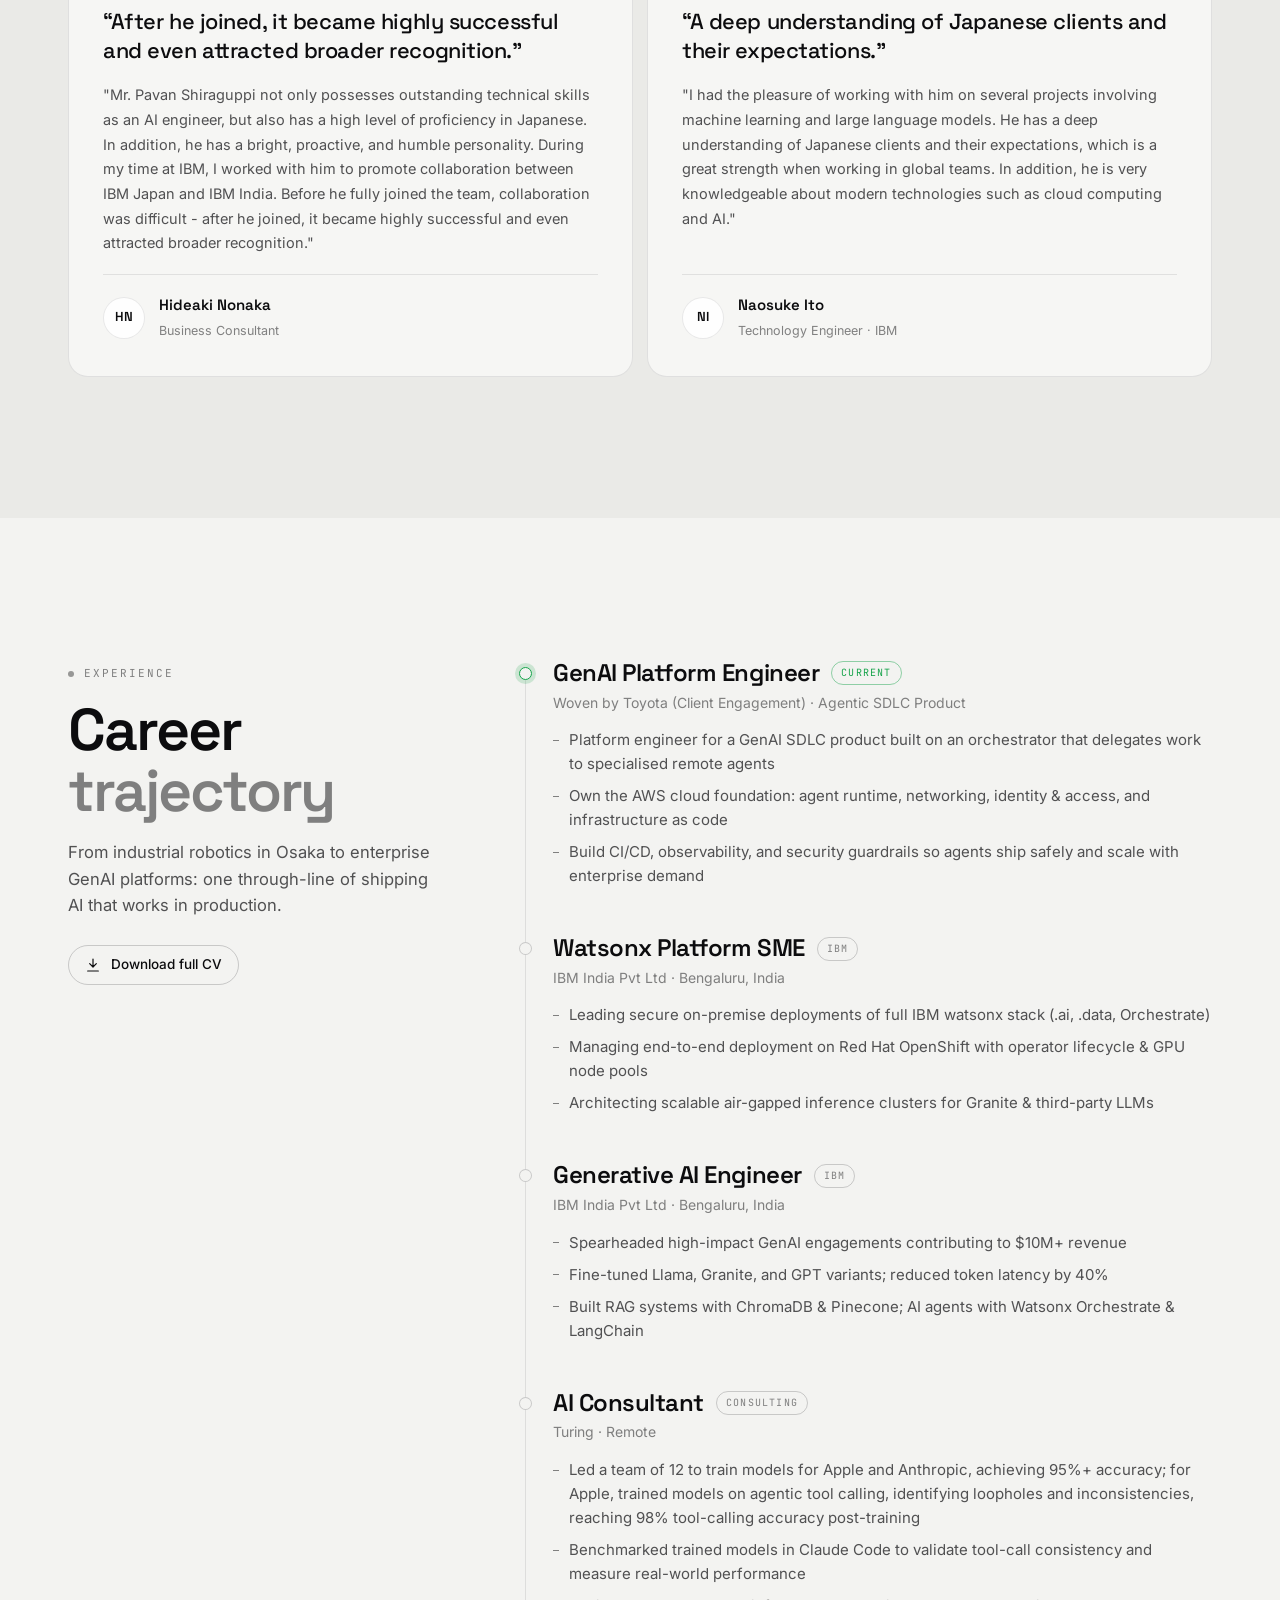
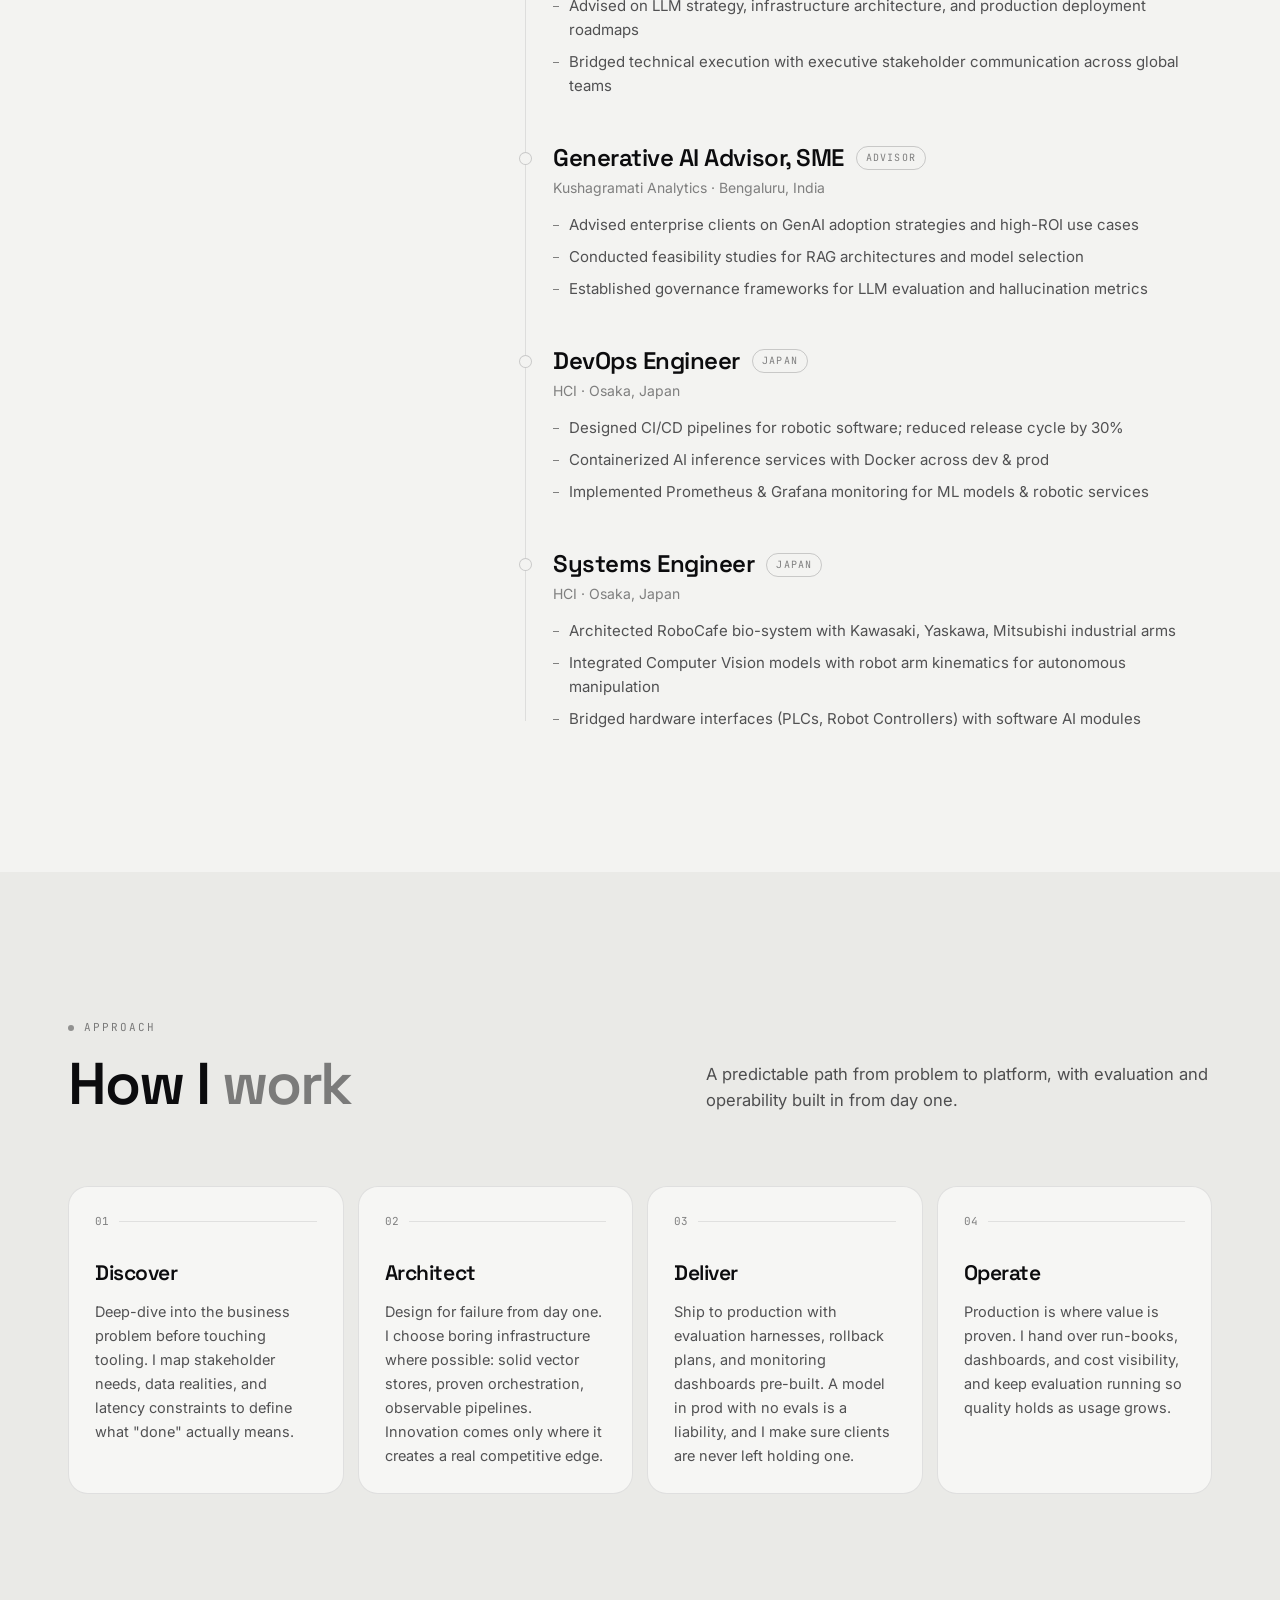
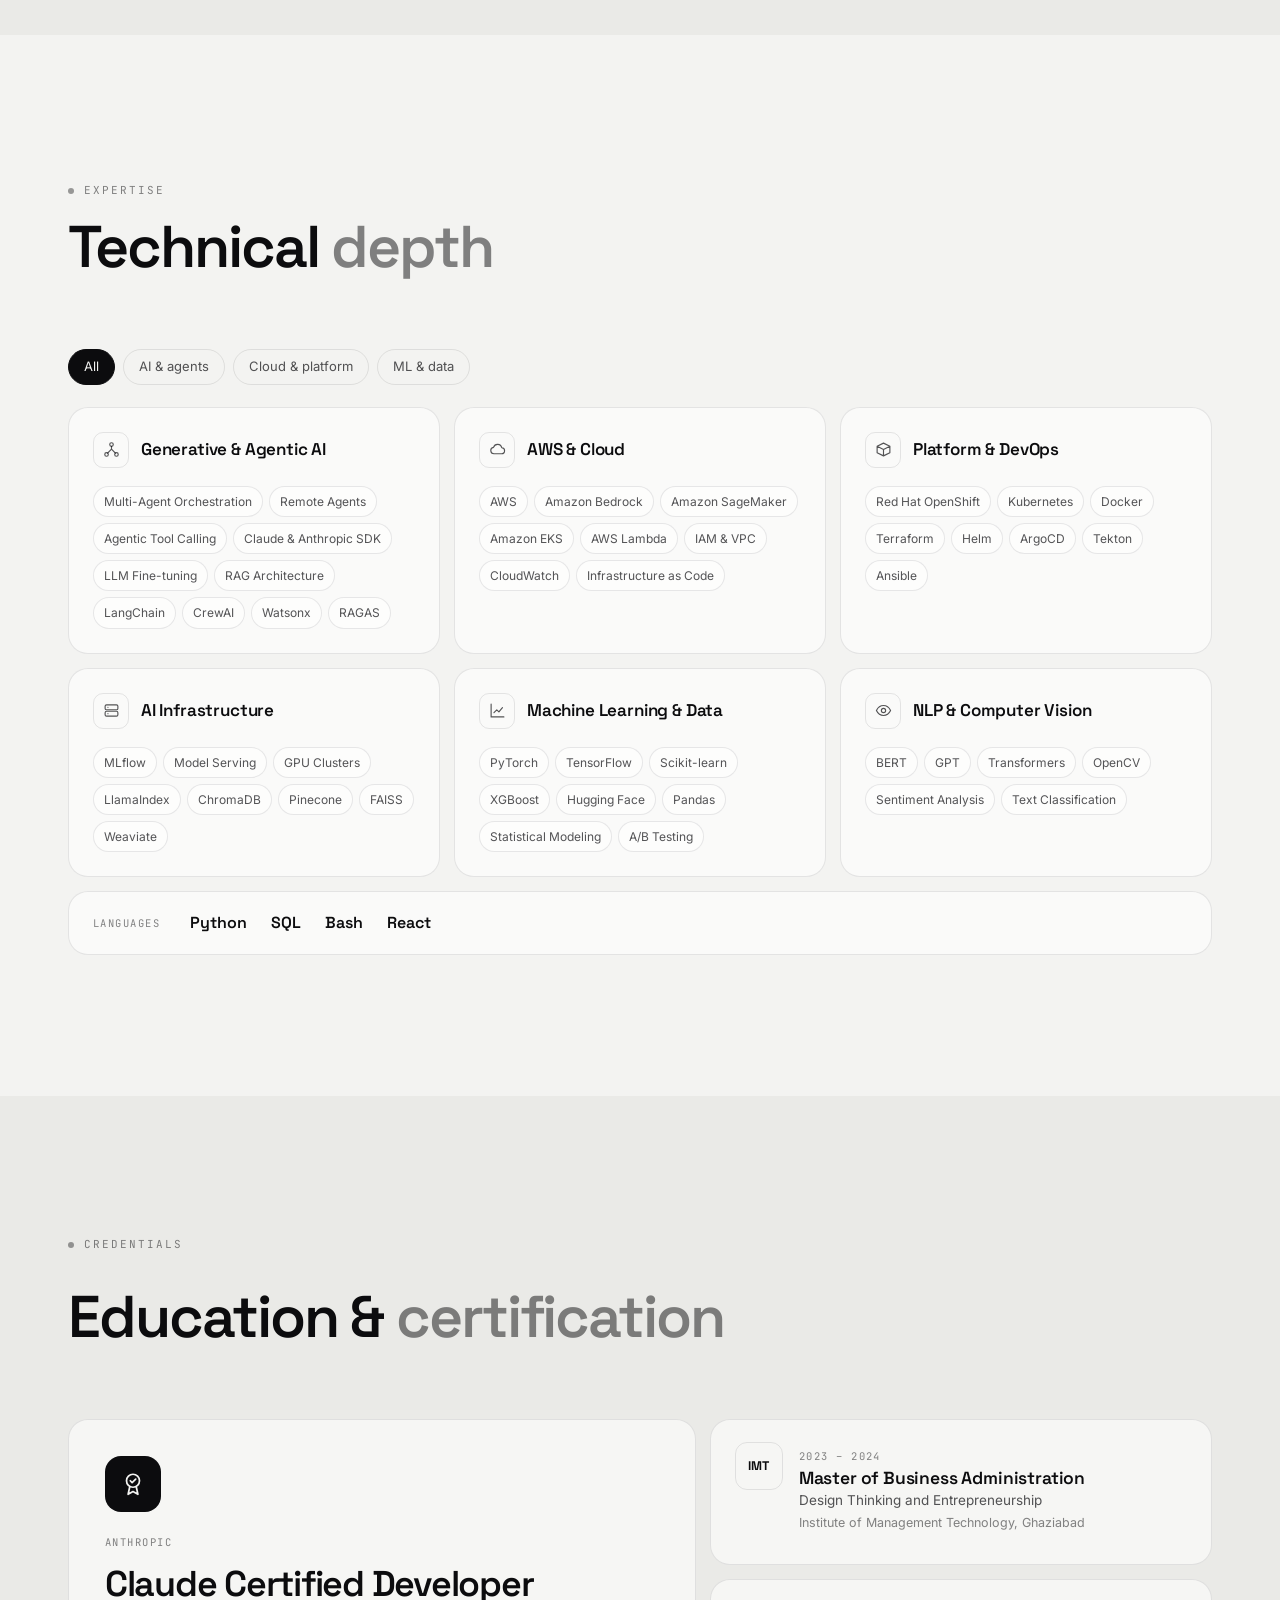
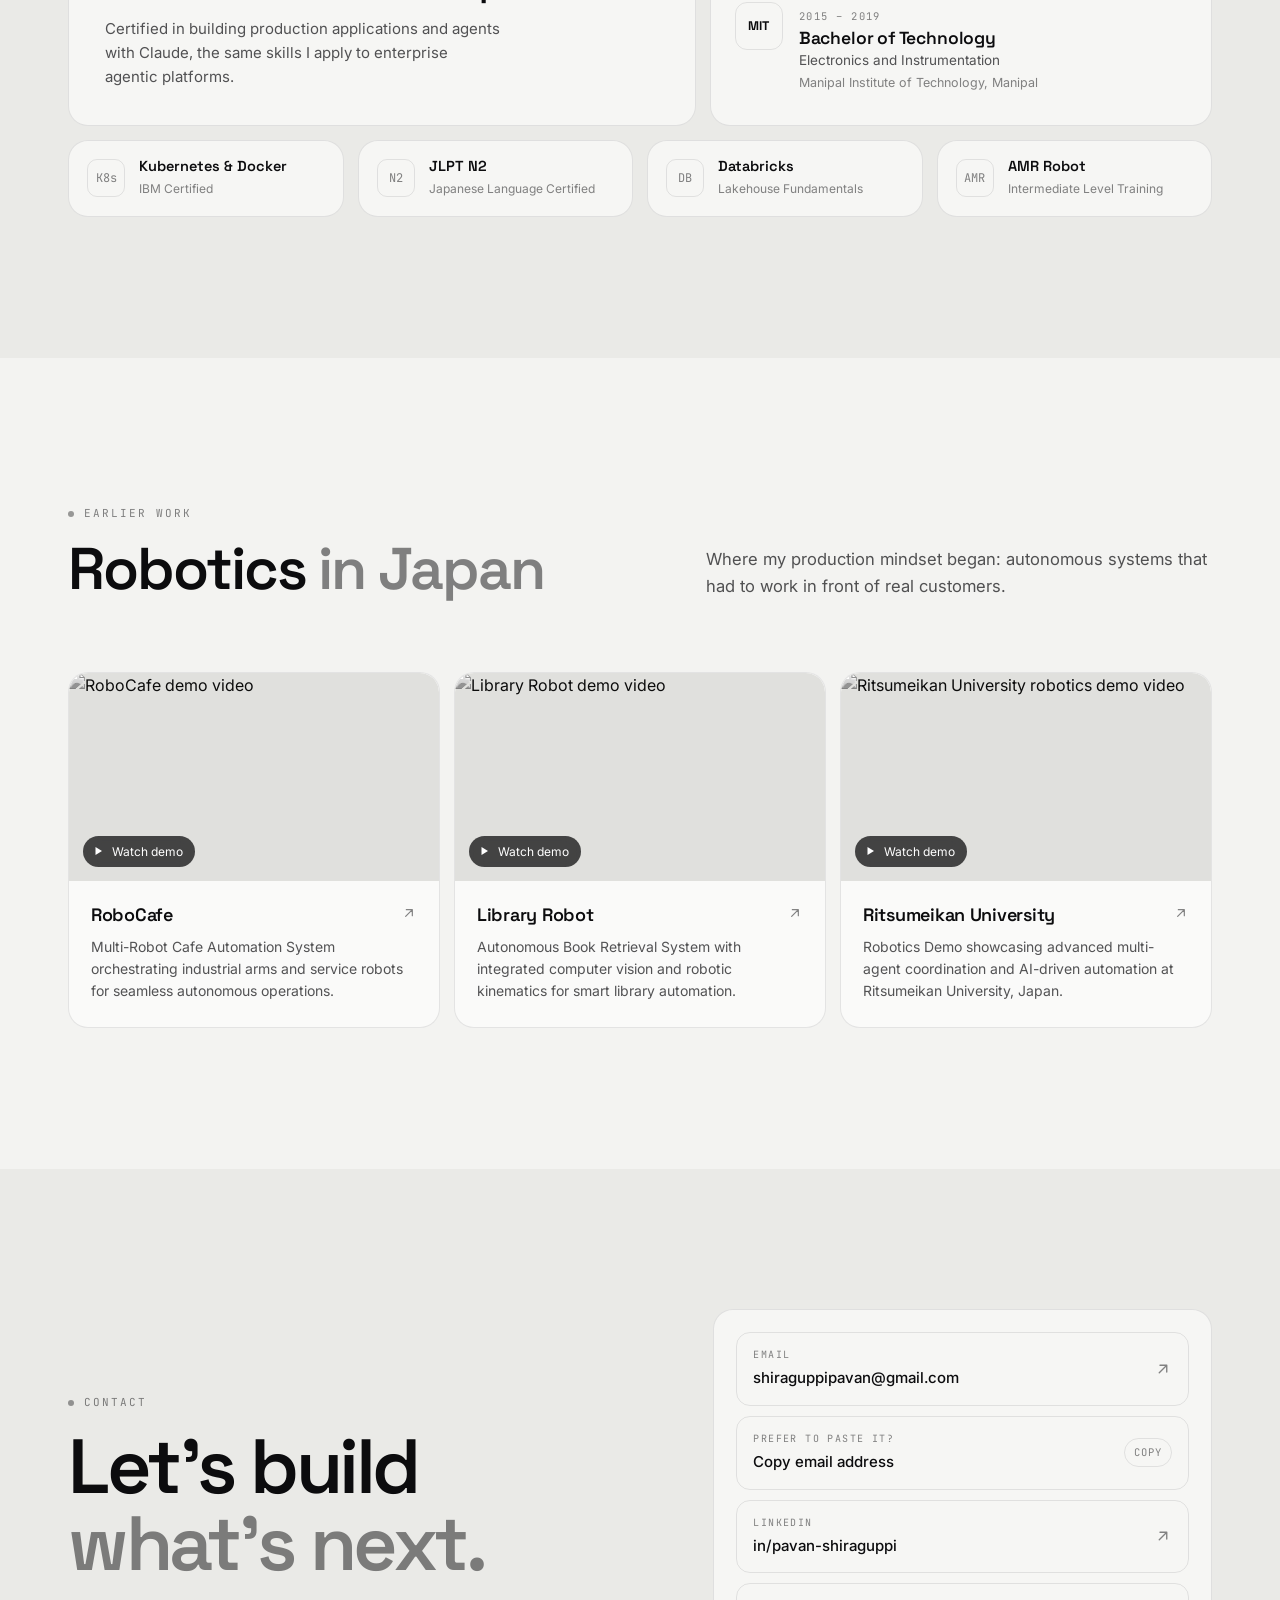
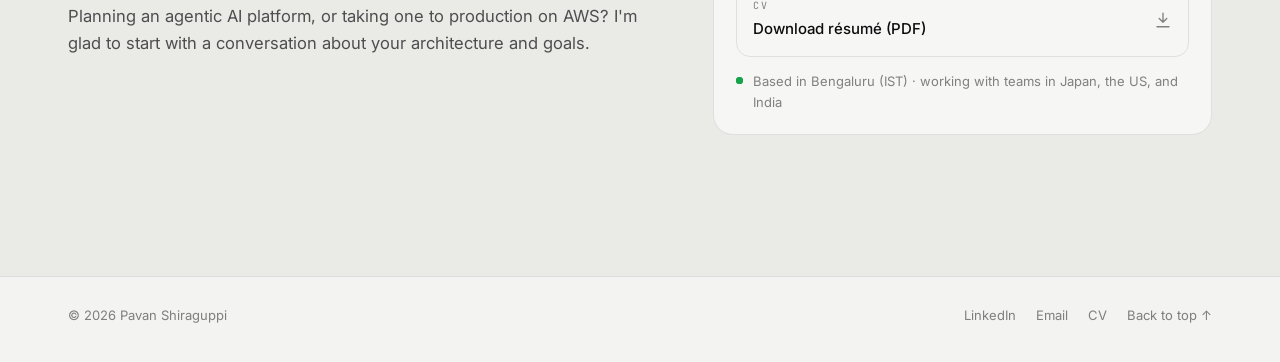
==== commit ff3bb187: "Refine portfolio for enterprise audiences - Executive hero with value proposition and at-a-glance su" ====
--- a/index.html
+++ b/index.html
@@ -6,10 +6,9 @@
     <meta name="viewport" content="width=device-width, initial-scale=1.0, viewport-fit=cover">
     <title>Pavan Shiraguppi | GenAI Platform Engineer · Agentic AI · AWS</title>
     <meta name="description"
-        content="Pavan Shiraguppi — GenAI Platform Engineer and Claude Certified Developer building enterprise agentic AI platforms on AWS. Currently engineering an orchestrator and remote-agent SDLC GenAI product for Woven by Toyota.">
+        content="Pavan Shiraguppi — GenAI Platform Engineer and Claude Certified Developer. I design and run the platforms that take agentic AI from prototype to production for global enterprises, on AWS and on-prem.">
     <meta name="author" content="Pavan Shiraguppi">
-    <meta name="theme-color" content="#050505" media="(prefers-color-scheme: dark)">
-    <meta name="theme-color" content="#ececeb" media="(prefers-color-scheme: light)">
+    <meta name="theme-color" content="#060607">
     <link rel="canonical" href="https://shiraguppipavan.github.io/">
     <meta property="og:title" content="Pavan Shiraguppi | GenAI Platform Engineer">
     <meta property="og:description"
@@ -18,27 +17,25 @@
     <meta property="og:url" content="https://shiraguppipavan.github.io/">
     <meta name="twitter:card" content="summary">
     <link rel="icon"
-        href="data:image/svg+xml,%3Csvg xmlns='http://www.w3.org/2000/svg' viewBox='0 0 64 64'%3E%3Crect width='64' height='64' rx='32' fill='%23050505'/%3E%3Ctext x='50%25' y='54%25' dominant-baseline='middle' text-anchor='middle' font-family='Arial,sans-serif' font-weight='700' font-size='26' fill='%23ededed'%3EPS%3C/text%3E%3C/svg%3E">
+        href="data:image/svg+xml,%3Csvg xmlns='http://www.w3.org/2000/svg' viewBox='0 0 64 64'%3E%3Crect width='64' height='64' rx='32' fill='%23060607'/%3E%3Ctext x='50%25' y='54%25' dominant-baseline='middle' text-anchor='middle' font-family='Arial,sans-serif' font-weight='700' font-size='26' fill='%23ededee'%3EPS%3C/text%3E%3C/svg%3E">
 
     <script>
         (function () {
-            var d = document.documentElement;
+            var d = document.documentElement, t = null;
             d.classList.remove('no-js'); d.classList.add('js');
-            var t = null;
             try { t = localStorage.getItem('site-theme'); } catch (e) { }
             if (t === 'platinum') t = 'light';
             if (t !== 'light' && t !== 'dark') t = window.matchMedia('(prefers-color-scheme: light)').matches ? 'light' : 'dark';
             d.setAttribute('data-theme', t);
-            // Safety net: if scripts never initialise, show everything.
-            setTimeout(function () { if (!window.__siteReady) d.classList.add('reveal-all'); }, 4000);
+            setTimeout(function () { if (!window.__siteReady) d.classList.add('reveal-all'); }, 2500);
         })();
     </script>
 
     <link rel="preconnect" href="https://fonts.googleapis.com">
     <link rel="preconnect" href="https://fonts.gstatic.com" crossorigin>
     <link rel="stylesheet"
-        href="https://fonts.googleapis.com/css2?family=Inter:wght@300;400;500;600&family=JetBrains+Mono:wght@400;500&family=Space+Grotesk:wght@400;500;600;700&display=swap">
-    <link rel="stylesheet" href="assets/css/style.css">
+        href="https://fonts.googleapis.com/css2?family=Inter:wght@400;500;600&family=JetBrains+Mono:wght@400&family=Space+Grotesk:wght@500;600;700&display=swap">
+    <link rel="stylesheet" href="assets/css/site.css">
 
     <script type="application/ld+json">
     {
@@ -47,10 +44,12 @@
         "name": "Pavan Shiraguppi",
         "url": "https://shiraguppipavan.github.io/",
         "jobTitle": "GenAI Platform Engineer",
+        "email": "mailto:shiraguppipavan@gmail.com",
         "address": { "@type": "PostalAddress", "addressLocality": "Bengaluru", "addressCountry": "IN" },
         "sameAs": ["https://linkedin.com/in/pavan-shiraguppi"],
         "knowsLanguage": ["English", "Japanese"],
-        "knowsAbout": ["Generative AI", "Agentic AI", "Multi-agent orchestration", "AWS", "Platform engineering", "MLOps", "Red Hat OpenShift", "IBM watsonx", "Claude"],
+        "knowsAbout": ["Generative AI", "Agentic AI", "Multi-agent orchestration", "AWS", "Platform engineering", "LLMOps", "Red Hat OpenShift", "IBM watsonx", "Claude"],
+        "hasCredential": { "@type": "EducationalOccupationalCredential", "name": "Claude Certified Developer", "recognizedBy": { "@type": "Organization", "name": "Anthropic" } },
         "alumniOf": [
             { "@type": "CollegeOrUniversity", "name": "Institute of Management Technology, Ghaziabad" },
             { "@type": "CollegeOrUniversity", "name": "Manipal Institute of Technology" }
@@ -61,722 +60,566 @@
 
 <body>
     <a class="skip-link" href="#main">Skip to content</a>
-
-    <!-- Preloader (first visit per session only) -->
-    <div class="loader" id="loader" hidden aria-hidden="true">
-        <div class="loader__inner">
-            <div class="loader__name"><span>Pavan Shiraguppi</span></div>
-            <div class="loader__bar"><i></i></div>
-            <div class="loader__row"><span>GenAI Platform Engineer</span><span id="loader-count">000</span></div>
-        </div>
-    </div>
-
-    <div class="cursor" id="cursor" aria-hidden="true">
-        <div class="cursor__ring"><span class="cursor__label" id="cursor-label"></span></div>
-        <div class="cursor__dot"></div>
-    </div>
-    <div class="grain" aria-hidden="true"></div>
     <div class="progress" id="progress" aria-hidden="true"></div>
 
     <!-- ============================== NAV ============================== -->
     <header class="nav" id="nav">
         <div class="nav__bar">
-            <a href="#hero" class="nav__logo" data-cursor-hover aria-label="Pavan Shiraguppi, back to top">
-                <span class="nav__logo-mark">PS</span><span>Pavan</span>
+            <a href="#top" class="nav__logo" aria-label="Pavan Shiraguppi, back to top">
+                <span class="nav__mark" aria-hidden="true">PS</span><span>Pavan Shiraguppi</span>
             </a>
-            <nav class="nav__links" id="nav-links" aria-label="Primary">
+            <nav class="nav__links" aria-label="Primary">
                 <span class="nav__pill" id="nav-pill" aria-hidden="true"></span>
-                <a class="nav__link" href="#about" data-section="about">About</a>
-                <a class="nav__link" href="#now" data-section="now">Now</a>
-                <a class="nav__link" href="#experience" data-section="experience">Experience</a>
-                <a class="nav__link" href="#work" data-section="work">Work</a>
-                <a class="nav__link" href="#expertise" data-section="expertise">Expertise</a>
-                <a class="nav__link" href="#contact" data-section="contact">Contact</a>
+                <a class="nav__link" href="#about" data-for="about">About</a>
+                <a class="nav__link" href="#services" data-for="services now">Services</a>
+                <a class="nav__link" href="#work" data-for="impact work testimonials">Work</a>
+                <a class="nav__link" href="#experience" data-for="experience process">Experience</a>
+                <a class="nav__link" href="#expertise" data-for="expertise credentials projects">Expertise</a>
+                <a class="nav__link" href="#contact" data-for="contact">Contact</a>
             </nav>
             <div class="nav__actions">
-                <button class="kbd-btn" id="cmdk-open" type="button" aria-label="Open command menu" data-cursor-hover>
-                    <span>Search</span><kbd id="cmdk-kbd">⌘K</kbd>
+                <button class="kbd-btn" id="cmdk-open" type="button" aria-label="Open quick navigation">
+                    <svg viewBox="0 0 24 24" fill="none" stroke="currentColor" stroke-width="1.8" stroke-linecap="round"><circle cx="11" cy="11" r="7" /><path d="m20 20-3.5-3.5" /></svg>
+                    <kbd id="cmdk-kbd">⌘K</kbd>
                 </button>
-                <button class="icon-btn" id="theme-toggle" type="button" aria-label="Toggle light and dark theme" data-cursor-hover>
-                    <svg class="theme-icon-moon" viewBox="0 0 24 24" fill="none" stroke="currentColor" stroke-width="1.8" stroke-linecap="round" stroke-linejoin="round"><path d="M21 12.79A9 9 0 1 1 11.21 3 7 7 0 0 0 21 12.79z" /></svg>
-                    <svg class="theme-icon-sun" viewBox="0 0 24 24" fill="none" stroke="currentColor" stroke-width="1.8" stroke-linecap="round" stroke-linejoin="round"><circle cx="12" cy="12" r="4.5" /><path d="M12 1.5v2.5M12 20v2.5M4.2 4.2l1.8 1.8M18 18l1.8 1.8M1.5 12H4M20 12h2.5M4.2 19.8 6 18M18 6l1.8-1.8" /></svg>
+                <button class="icon-btn" id="theme-toggle" type="button" aria-label="Switch between light and dark theme">
+                    <svg class="theme-moon" viewBox="0 0 24 24" fill="none" stroke="currentColor" stroke-width="1.8" stroke-linecap="round" stroke-linejoin="round"><path d="M21 12.79A9 9 0 1 1 11.21 3 7 7 0 0 0 21 12.79z" /></svg>
+                    <svg class="theme-sun" viewBox="0 0 24 24" fill="none" stroke="currentColor" stroke-width="1.8" stroke-linecap="round" stroke-linejoin="round"><circle cx="12" cy="12" r="4.5" /><path d="M12 1.5v2.5M12 20v2.5M4.2 4.2l1.8 1.8M18 18l1.8 1.8M1.5 12H4M20 12h2.5M4.2 19.8 6 18M18 6l1.8-1.8" /></svg>
                 </button>
-                <a class="btn btn--primary btn--sm nav__cta" href="#contact" data-cursor-hover>Let's talk</a>
+                <a class="btn btn--primary btn--sm nav__cta" href="#contact">Get in touch</a>
                 <button class="icon-btn menu-btn" id="menu-btn" type="button" aria-label="Open menu" aria-expanded="false" aria-controls="mobile-menu">
-                    <span class="menu-btn__lines"><span></span><span></span></span>
+                    <span class="menu-btn__lines" aria-hidden="true"><span></span><span></span></span>
                 </button>
             </div>
         </div>
     </header>
 
-    <div class="mobile-menu" id="mobile-menu" aria-label="Menu">
-        <ul class="mobile-menu__links">
-            <li><a href="#about"><small>01</small>About</a></li>
-            <li><a href="#now"><small>02</small>Now</a></li>
-            <li><a href="#experience"><small>03</small>Experience</a></li>
-            <li><a href="#work"><small>04</small>Work</a></li>
-            <li><a href="#expertise"><small>05</small>Expertise</a></li>
-            <li><a href="#contact"><small>06</small>Contact</a></li>
-        </ul>
+    <div class="mobile-menu" id="mobile-menu" aria-hidden="true">
+        <nav aria-label="Mobile">
+            <a class="mm-link" href="#about">About <span>→</span></a>
+            <a class="mm-link" href="#services">Services <span>→</span></a>
+            <a class="mm-link" href="#work">Case studies <span>→</span></a>
+            <a class="mm-link" href="#experience">Experience <span>→</span></a>
+            <a class="mm-link" href="#expertise">Expertise <span>→</span></a>
+            <a class="mm-link" href="#contact">Contact <span>→</span></a>
+        </nav>
         <div class="mobile-menu__foot">
-            <a class="btn btn--primary btn--sm" href="mailto:shiraguppipavan@gmail.com">Email</a>
-            <a class="btn btn--sm" href="https://linkedin.com/in/pavan-shiraguppi" target="_blank" rel="noopener">LinkedIn</a>
-            <a class="btn btn--sm" href="resume.pdf" download>Download CV</a>
+            <a class="btn btn--primary btn--block" href="mailto:shiraguppipavan@gmail.com">Email me</a>
+            <a class="btn btn--block" href="resume.pdf" download>Download CV</a>
         </div>
     </div>
 
     <main id="main">
         <!-- ============================== HERO ============================== -->
-        <section class="hero" id="hero" aria-label="Introduction">
-            <div class="hero__fallback" aria-hidden="true"></div>
+        <section class="hero" id="top" aria-label="Introduction">
+            <div class="hero__bg" aria-hidden="true"></div>
             <canvas class="hero__canvas" id="hero-canvas" aria-hidden="true"></canvas>
-            <div class="container" style="display:flex;flex-direction:column;flex:1;">
-                <div class="hero__top hero-in">
-                    <span class="status"><span class="pulse" aria-hidden="true"></span><span>Now · <b>GenAI Platform Engineering</b> for Woven by Toyota</span></span>
-                    <div class="hero__meta" aria-label="Location and local time">
-                        <span>Bengaluru, IN</span>
-                        <span><b id="clock">--:--</b> IST</span>
-                    </div>
-                </div>
-
-                <p class="hero__role hero-in" id="hero-role"
-                    data-text="GenAI Platform Engineer · Agentic AI · AWS · Claude Certified">GenAI Platform Engineer · Agentic AI · AWS · Claude Certified</p>
-
-                <h1 class="hero__title" id="hero-title" aria-label="Pavan Shiraguppi">
-                    <span class="row row--1" aria-hidden="true"><span>Pavan</span></span>
-                    <span class="row row--2" aria-hidden="true"><span>Shiraguppi</span></span>
-                </h1>
-
-                <div class="hero__bottom hero-in">
-                    <p class="hero__desc">I build the platforms that let enterprises run agentic AI in production &mdash;
-                        multi-agent orchestration, secure cloud infrastructure on AWS, and the governance that
-                        Fortune-scale organizations demand.</p>
+            <div class="container">
+                <div class="hero__grid">
                     <div>
+                        <span class="status"><span class="pulse" aria-hidden="true"></span><span>Currently <b>GenAI platform engineering</b> for Woven by Toyota</span></span>
+                        <h1 class="hero__name"><span>Pavan</span><span class="sur">Shiraguppi</span></h1>
+                        <p class="hero__role"><span>GenAI Platform Engineer</span><span>Agentic AI</span><span>AWS</span></p>
+                        <p class="hero__lead">I design and run the platforms that take agentic AI from prototype to
+                            production, with <strong>multi-agent orchestration, secure AWS infrastructure and the
+                                governance global enterprises require.</strong></p>
                         <div class="hero__cta">
-                            <a class="btn btn--primary btn--lg magnetic" href="#work" data-cursor-hover>View my work
-                                <svg viewBox="0 0 24 24" fill="none" stroke="currentColor" stroke-width="1.8" stroke-linecap="round" stroke-linejoin="round"><path d="M5 12h14M13 6l6 6-6 6" /></svg></a>
-                            <a class="btn btn--lg magnetic" href="resume.pdf" download data-cursor-hover>
-                                <svg viewBox="0 0 24 24" fill="none" stroke="currentColor" stroke-width="1.8" stroke-linecap="round" stroke-linejoin="round"><path d="M12 3v12M7 10l5 5 5-5M4 21h16" /></svg>
-                                Download CV</a>
-                        </div>
-                    </div>
-                </div>
-                <div class="scroll-cue hero-in" aria-hidden="true"><i></i>Scroll to explore</div>
-            </div>
-        </section>
-
-        <!-- ============================== LOGOS ============================== -->
-        <div class="logos" aria-label="Organizations I have delivered for">
-            <p class="logos__label">Delivered for teams at</p>
-            <div class="marquee">
-                <div class="marquee__track">
-                    <span class="logo-word logo-word--hl">Woven by Toyota</span>
-                    <span class="logo-word">IBM</span>
-                    <span class="logo-word">Apple</span>
-                    <span class="logo-word">Anthropic</span>
-                    <span class="logo-word">Turing</span>
-                    <span class="logo-word">Kushagramati</span>
-                    <span class="logo-word">HCI Japan</span>
-                    <span class="logo-word">Ritsumeikan</span>
-                </div>
-                <div class="marquee__track" aria-hidden="true">
-                    <span class="logo-word logo-word--hl">Woven by Toyota</span>
-                    <span class="logo-word">IBM</span>
-                    <span class="logo-word">Apple</span>
-                    <span class="logo-word">Anthropic</span>
-                    <span class="logo-word">Turing</span>
-                    <span class="logo-word">Kushagramati</span>
-                    <span class="logo-word">HCI Japan</span>
-                    <span class="logo-word">Ritsumeikan</span>
-                </div>
-            </div>
-        </div>
+                            <a class="btn btn--primary" href="#contact">Start a conversation
+                                <svg class="arrow" viewBox="0 0 24 24" fill="none" stroke="currentColor" stroke-width="1.8" stroke-linecap="round" stroke-linejoin="round"><path d="M5 12h14M13 6l6 6-6 6" /></svg></a>
+                            <a class="btn" href="#work">View case studies</a>
+                        </div>
+                    </div>
+
+                    <aside class="glance" aria-label="At a glance">
+                        <div class="glance__head"><span class="label">At a glance</span><span class="label">Bengaluru · IST</span></div>
+                        <div class="glance__now">
+                            <span class="label">Current engagement</span>
+                            <b>Woven by Toyota</b>
+                            <span>Platform engineer · Agentic SDLC product on AWS</span>
+                        </div>
+                        <div class="glance__stats">
+                            <div class="glance__stat"><b>$10M+</b><span>GenAI revenue contributed</span></div>
+                            <div class="glance__stat"><b>98%</b><span>Tool-call accuracy shipped</span></div>
+                            <div class="glance__stat"><b>6 yrs</b><span>AI, MLOps &amp; DevOps</span></div>
+                        </div>
+                        <ul class="glance__list">
+                            <li><svg viewBox="0 0 24 24" fill="none" stroke="currentColor" stroke-width="1.7" stroke-linecap="round" stroke-linejoin="round"><circle cx="12" cy="9" r="6" /><path d="m9 14.5-1.5 7L12 19l4.5 2.5-1.5-7" /></svg>Claude Certified Developer · Anthropic</li>
+                            <li><svg viewBox="0 0 24 24" fill="none" stroke="currentColor" stroke-width="1.7" stroke-linecap="round" stroke-linejoin="round"><path d="M7 18a4.5 4.5 0 0 1-.6-8.96A6 6 0 0 1 18 9.5a4.25 4.25 0 0 1-.5 8.5H7z" /></svg>AWS, OpenShift &amp; air-gapped platforms</li>
+                            <li><svg viewBox="0 0 24 24" fill="none" stroke="currentColor" stroke-width="1.7" stroke-linecap="round" stroke-linejoin="round"><circle cx="12" cy="12" r="9" /><path d="M3 12h18M12 3a14 14 0 0 1 0 18M12 3a14 14 0 0 0 0 18" /></svg>English · Japanese (JLPT N2)</li>
+                        </ul>
+                    </aside>
+                </div>
+
+                <div class="clients" aria-label="Organizations I have delivered for">
+                    <span class="label">Delivered for</span>
+                    <span class="clients__name">Woven by Toyota</span>
+                    <span class="clients__name">IBM</span>
+                    <span class="clients__name">Apple</span>
+                    <span class="clients__name">Anthropic</span>
+                    <span class="clients__name">Turing</span>
+                    <span class="clients__name">HCI Japan</span>
+                </div>
+            </div>
+        </section>
 
         <!-- ============================== ABOUT ============================== -->
         <section class="section" id="about" aria-labelledby="about-title">
-            <div class="container">
-                <span class="eyebrow reveal">01 — About</span>
-                <h2 class="statement" id="about-title" style="margin-top:28px;" data-words>
-                    I sit where generative AI meets cloud infrastructure, turning agentic prototypes into governed,
-                    production-grade platforms for global enterprises.
-                </h2>
-
-                <div class="about-grid">
-                    <aside class="portrait-card card reveal" aria-label="Quick facts">
-                        <div class="portrait-card__mono" aria-hidden="true">PS</div>
-                        <dl class="facts">
-                            <div><dt>Role</dt><dd>GenAI Platform Engineer</dd></div>
-                            <div><dt>Now</dt><dd>Woven by Toyota</dd></div>
-                            <div><dt>Certified</dt><dd>Claude Developer</dd></div>
-                            <div><dt>Based</dt><dd>Bengaluru, India</dd></div>
-                            <div><dt>Languages</dt><dd>English · Japanese N2</dd></div>
-                        </dl>
-                    </aside>
+            <div class="container about">
+                <div class="reveal">
+                    <span class="eyebrow">About</span>
+                    <h2 class="statement" id="about-title">I sit where generative AI meets cloud infrastructure, <em>turning
+                            agentic prototypes into governed, production-grade platforms.</em></h2>
+                    <dl class="facts">
+                        <div><dt>Role</dt><dd>GenAI Platform Engineer</dd></div>
+                        <div><dt>Current</dt><dd>Woven by Toyota</dd></div>
+                        <div><dt>Certified</dt><dd>Claude Developer</dd></div>
+                        <div><dt>Languages</dt><dd>English · Japanese N2</dd></div>
+                    </dl>
+                </div>
+                <div class="about__copy reveal">
+                    <p>Today I'm the <strong>platform engineer on a GenAI SDLC product for Woven by Toyota</strong>, an
+                        agentic system in which a central orchestrator coordinates specialised remote agents across the
+                        software development lifecycle. I own the platform layer: AWS cloud architecture, agent runtime
+                        and deployment, CI/CD, security, and observability.</p>
+                    <p>Before that, as a <strong>Watsonx Platform SME at IBM</strong>, I delivered air-gapped LLM
+                        platforms on Red Hat OpenShift and GenAI engagements contributing to <strong>$10M+ in
+                            revenue</strong>, and led a 12-person team training agentic tool-calling models for Apple
+                        and Anthropic.</p>
+                    <p>I started in industrial robotics in Osaka, which shaped how I build: systems have to work in the
+                        real world, every day. As a bilingual engineer I've spent years bridging teams and clients
+                        across Japan, India, and the US.</p>
+                </div>
+            </div>
+        </section>
+
+        <!-- ============================== SERVICES ============================== -->
+        <section class="section section--alt" id="services" aria-labelledby="services-title">
+            <div class="container">
+                <div class="section-head section-head--split">
+                    <div class="reveal">
+                        <span class="eyebrow">Services</span>
+                        <h2 class="h2" id="services-title">How I help <span class="dim">enterprises</span></h2>
+                    </div>
+                    <p class="lede reveal">Four areas where I take ownership end to end, from the first architecture
+                        review to a platform running in production.</p>
+                </div>
+                <div class="services">
+                    <article class="service card card--hover card--spot reveal">
+                        <div class="service__top">
+                            <span class="service__icon"><svg viewBox="0 0 24 24" fill="none" stroke="currentColor" stroke-width="1.6" stroke-linecap="round" stroke-linejoin="round"><circle cx="12" cy="5" r="2.5" /><circle cx="5" cy="19" r="2.5" /><circle cx="19" cy="19" r="2.5" /><path d="M12 7.5v4M12 11.5 6.5 17M12 11.5l5.5 5.5" /></svg></span>
+                            <span class="service__n">01</span>
+                        </div>
+                        <h3>Agentic AI platform architecture</h3>
+                        <p>Orchestrator and remote-agent systems designed for enterprise scale, with reliable tool
+                            calling, evaluation, guardrails, and a clear path to production.</p>
+                        <div class="service__out"><span class="chip">Multi-agent design</span><span class="chip">Tool-calling reliability</span><span class="chip">Evaluation</span></div>
+                    </article>
+                    <article class="service card card--hover card--spot reveal">
+                        <div class="service__top">
+                            <span class="service__icon"><svg viewBox="0 0 24 24" fill="none" stroke="currentColor" stroke-width="1.6" stroke-linecap="round" stroke-linejoin="round"><path d="M7 18a4.5 4.5 0 0 1-.6-8.96A6 6 0 0 1 18 9.5a4.25 4.25 0 0 1-.5 8.5H7z" /></svg></span>
+                            <span class="service__n">02</span>
+                        </div>
+                        <h3>GenAI platform engineering on AWS</h3>
+                        <p>Secure, cloud-native foundations for GenAI products: agent runtime, networking, identity and
+                            access, infrastructure as code, and CI/CD that lets teams ship safely.</p>
+                        <div class="service__out"><span class="chip">AWS</span><span class="chip">Infrastructure as code</span><span class="chip">CI/CD</span></div>
+                    </article>
+                    <article class="service card card--hover card--spot reveal">
+                        <div class="service__top">
+                            <span class="service__icon"><svg viewBox="0 0 24 24" fill="none" stroke="currentColor" stroke-width="1.6" stroke-linecap="round" stroke-linejoin="round"><rect x="4" y="10" width="16" height="11" rx="2" /><path d="M8 10V7a4 4 0 0 1 8 0v3" /></svg></span>
+                            <span class="service__n">03</span>
+                        </div>
+                        <h3>Private &amp; regulated LLM infrastructure</h3>
+                        <p>Air-gapped, on-premise LLM platforms on Red Hat OpenShift and GPU clusters for organizations
+                            whose data cannot leave their environment.</p>
+                        <div class="service__out"><span class="chip">Air-gapped</span><span class="chip">OpenShift</span><span class="chip">GPU inference</span></div>
+                    </article>
+                    <article class="service card card--hover card--spot reveal">
+                        <div class="service__top">
+                            <span class="service__icon"><svg viewBox="0 0 24 24" fill="none" stroke="currentColor" stroke-width="1.6" stroke-linecap="round" stroke-linejoin="round"><path d="M3 3v18h18" /><path d="m7 15 4-4 3 3 5-6" /></svg></span>
+                            <span class="service__n">04</span>
+                        </div>
+                        <h3>LLMOps, evaluation &amp; governance</h3>
+                        <p>Evaluation harnesses, observability, and governance frameworks that keep AI in production
+                            measurable, safe, and auditable as usage grows.</p>
+                        <div class="service__out"><span class="chip">Evaluation</span><span class="chip">Observability</span><span class="chip">Governance</span></div>
+                    </article>
+                </div>
+            </div>
+        </section>
+
+        <!-- ============================== NOW ============================== -->
+        <section class="section" id="now" aria-labelledby="now-title">
+            <div class="container now">
+                <div class="reveal">
+                    <span class="eyebrow">Current engagement</span>
+                    <h2 class="h2" id="now-title">Agentic SDLC platform <span class="dim">for Woven by Toyota</span></h2>
+                    <p class="lede" style="margin-top:20px;">A central orchestrator plans work and delegates it to
+                        specialised remote agents across the software lifecycle. I engineer the platform they all run on.</p>
+                    <ul class="ticks-list">
+                        <li><svg viewBox="0 0 24 24" fill="none" stroke="currentColor" stroke-width="1.8" stroke-linecap="round" stroke-linejoin="round"><path d="M20 6 9 17l-5-5" /></svg>AWS cloud foundation: agent runtime, networking, identity &amp; access</li>
+                        <li><svg viewBox="0 0 24 24" fill="none" stroke="currentColor" stroke-width="1.8" stroke-linecap="round" stroke-linejoin="round"><path d="M20 6 9 17l-5-5" /></svg>Infrastructure as code, CI/CD, and release automation for every agent</li>
+                        <li><svg viewBox="0 0 24 24" fill="none" stroke="currentColor" stroke-width="1.8" stroke-linecap="round" stroke-linejoin="round"><path d="M20 6 9 17l-5-5" /></svg>Observability and security guardrails so agents scale with enterprise demand</li>
+                    </ul>
+                    <div class="tagrow"><span class="tag">Platform Engineer</span><span class="tag">AWS</span><span class="tag">Multi-agent</span><span class="tag">Ongoing</span></div>
+                </div>
+
+                <figure class="arch card reveal" id="arch" aria-label="Illustrative diagram: engineering teams send requests to an orchestrator, which delegates to five remote agents running on an AWS platform layer">
+                    <div class="arch__head"><span class="label">System overview</span><span class="label">Illustrative</span></div>
+                    <div class="node">
+                        <span class="node__icon"><svg viewBox="0 0 24 24" fill="none" stroke="currentColor" stroke-width="1.6" stroke-linecap="round" stroke-linejoin="round"><circle cx="9" cy="8" r="3" /><path d="M3 20a6 6 0 0 1 12 0M16 4a3 3 0 0 1 0 6M21 20a6 6 0 0 0-4-5.6" /></svg></span>
+                        <span><span class="node__t">Engineering teams</span><span class="node__s">Requests across the SDLC</span></span>
+                    </div>
+                    <div class="wire" aria-hidden="true"></div>
+                    <div class="node node--orch">
+                        <span class="node__icon"><svg viewBox="0 0 24 24" fill="none" stroke="currentColor" stroke-width="1.8" stroke-linecap="round" stroke-linejoin="round"><circle cx="12" cy="12" r="3" /><path d="M12 2v4M12 18v4M2 12h4M18 12h4M4.9 4.9l2.8 2.8M16.3 16.3l2.8 2.8M4.9 19.1l2.8-2.8M16.3 7.7l2.8-2.8" /></svg></span>
+                        <span><span class="node__t">Orchestrator</span><span class="node__s">Plans, routes, and aggregates results</span></span>
+                    </div>
+                    <div class="wire" aria-hidden="true"></div>
+                    <div class="agents">
+                        <div class="agents__label"><span class="label">Remote agents</span></div>
+                        <div class="agents__grid" id="agents">
+                            <div class="agent"><i></i><b>Plan</b>requirements</div>
+                            <div class="agent"><i></i><b>Build</b>code</div>
+                            <div class="agent"><i></i><b>Review</b>quality</div>
+                            <div class="agent"><i></i><b>Test</b>validation</div>
+                            <div class="agent"><i></i><b>Release</b>delivery</div>
+                        </div>
+                        <div class="platform">
+                            <span class="platform__t">AWS platform layer <span class="platform__own">My scope</span></span>
+                            <span class="platform__chips"><span>Runtime</span><span>IAM &amp; VPC</span><span>IaC</span><span>CI/CD</span><span>Observability</span></span>
+                        </div>
+                    </div>
+                    <figcaption class="arch__foot"><span class="arch__log" aria-hidden="true"><b>●</b><span id="arch-log">orchestrator → plan-agent</span></span><span>Product specifics are confidential.</span></figcaption>
+                </figure>
+            </div>
+        </section>
+
+        <!-- ============================== IMPACT ============================== -->
+        <section class="section section--alt" id="impact" aria-labelledby="impact-title">
+            <div class="container">
+                <div class="section-head section-head--split">
+                    <div class="reveal">
+                        <span class="eyebrow">Impact</span>
+                        <h2 class="h2" id="impact-title">Outcomes, <span class="dim">not demos</span></h2>
+                    </div>
+                    <p class="lede reveal">Results from production engagements: revenue influenced, accuracy shipped,
+                        and platforms kept running.</p>
+                </div>
+                <div class="stats reveal">
+                    <div class="stat"><span class="label">Revenue</span><div class="stat__v"><span class="count" data-to="10" data-prefix="$" data-suffix="M+">$10M+</span></div><p class="stat__l">Contributed to AI platform revenue through enterprise engagements</p></div>
+                    <div class="stat"><span class="label">Accuracy</span><div class="stat__v"><span class="count" data-to="98" data-suffix="%">98%</span></div><p class="stat__l">Agentic tool-calling accuracy after model training</p></div>
+                    <div class="stat"><span class="label">Reliability</span><div class="stat__v">99.9%</div><p class="stat__l">Uptime SLA on an air-gapped, 200-node GPU LLM platform</p></div>
+                    <div class="stat"><span class="label">Delivery</span><div class="stat__v"><span class="count" data-to="50" data-suffix="+">50+</span></div><p class="stat__l">Production deployments across AI, MLOps, and DevOps</p></div>
+                </div>
+            </div>
+        </section>
+
+        <!-- ============================== CASE STUDIES ============================== -->
+        <section class="section" id="work" aria-labelledby="work-title">
+            <div class="container">
+                <div class="section-head section-head--split">
+                    <div class="reveal">
+                        <span class="eyebrow">Case studies</span>
+                        <h2 class="h2" id="work-title">Defining <span class="dim">engagements</span></h2>
+                    </div>
+                    <p class="lede reveal">Cloud-native agent platforms, air-gapped LLM infrastructure,
+                        frontier-model training, and physical-world automation.</p>
+                </div>
+
+                <div class="cases reveal">
+                    <div class="cases__tabs" role="tablist" aria-label="Case studies" aria-orientation="vertical">
+                        <button class="case-tab" role="tab" id="tab-1" aria-controls="case-1" aria-selected="true" type="button"><span class="case-tab__n">01 · Current</span><span class="case-tab__t">Agentic SDLC Platform</span><span class="case-tab__c">Woven by Toyota</span></button>
+                        <button class="case-tab" role="tab" id="tab-2" aria-controls="case-2" aria-selected="false" type="button" tabindex="-1"><span class="case-tab__n">02</span><span class="case-tab__t">Enterprise Watsonx Deployment</span><span class="case-tab__c">IBM · Financial services</span></button>
+                        <button class="case-tab" role="tab" id="tab-3" aria-controls="case-3" aria-selected="false" type="button" tabindex="-1"><span class="case-tab__n">03</span><span class="case-tab__t">Agentic Tool Calling</span><span class="case-tab__c">Turing · Apple &amp; Anthropic</span></button>
+                        <button class="case-tab" role="tab" id="tab-4" aria-controls="case-4" aria-selected="false" type="button" tabindex="-1"><span class="case-tab__n">04</span><span class="case-tab__t">RoboCafe Automation</span><span class="case-tab__c">HCI Japan · Osaka</span></button>
+                    </div>
+
                     <div>
-                        <div class="about-copy reveal">
-                            <p>Today I'm the <strong>platform engineer on a GenAI SDLC product for Woven by
-                                    Toyota</strong>, an agentic system in which a central orchestrator coordinates
-                                specialised remote agents across the software development lifecycle. I own the
-                                platform layer: AWS cloud architecture, agent runtime and deployment, CI/CD, security,
-                                and observability.</p>
-                            <p>Before that, as a <strong>Watsonx Platform SME at IBM</strong>, I delivered air-gapped
-                                LLM platforms on Red Hat OpenShift and GenAI engagements contributing to
-                                <strong>$10M+ in revenue</strong>, and led a 12-person team training agentic
-                                tool-calling models for Apple and Anthropic. I'm a <strong>Claude Certified
-                                    Developer</strong> and a bilingual professional who has delivered across India and
-                                Japan.</p>
-                        </div>
-                        <div class="pillars">
-                            <div class="pillar card reveal">
-                                <div class="pillar__icon"><svg viewBox="0 0 24 24" fill="none" stroke="currentColor" stroke-width="1.6" stroke-linecap="round" stroke-linejoin="round"><circle cx="12" cy="5" r="2.5" /><circle cx="5" cy="19" r="2.5" /><circle cx="19" cy="19" r="2.5" /><path d="M12 7.5v4M12 11.5 6.5 17M12 11.5l5.5 5.5" /></svg></div>
-                                <h3>Agentic AI Platforms</h3>
-                                <p>Orchestrator and remote-agent architectures, tool calling, evaluation, and guardrails.</p>
-                            </div>
-                            <div class="pillar card reveal">
-                                <div class="pillar__icon"><svg viewBox="0 0 24 24" fill="none" stroke="currentColor" stroke-width="1.6" stroke-linecap="round" stroke-linejoin="round"><path d="M7 18a4.5 4.5 0 0 1-.6-8.96A6 6 0 0 1 18 9.5a4.25 4.25 0 0 1-.5 8.5H7z" /></svg></div>
-                                <h3>AWS &amp; Cloud Engineering</h3>
-                                <p>Secure, scalable, cost-aware infrastructure as code, from cloud-native to air-gapped on-prem.</p>
-                            </div>
-                            <div class="pillar card reveal">
-                                <div class="pillar__icon"><svg viewBox="0 0 24 24" fill="none" stroke="currentColor" stroke-width="1.6" stroke-linecap="round" stroke-linejoin="round"><circle cx="12" cy="12" r="9" /><path d="M3 12h18M12 3a14 14 0 0 1 0 18M12 3a14 14 0 0 0 0 18" /></svg></div>
-                                <h3>Enterprise Delivery</h3>
-                                <p>Executive-ready communication across US, Japan, and India, from roadmap to run-book.</p>
-                            </div>
-                        </div>
-                    </div>
-                </div>
-            </div>
-        </section>
-
-        <!-- ============================== NOW BUILDING ============================== -->
-        <section class="section section--alt" id="now" aria-labelledby="now-title">
-            <div class="container">
-                <div class="now">
-                    <div class="now__copy">
-                        <span class="eyebrow reveal">02 — Now building</span>
-                        <h2 class="h-display split" id="now-title">Agentic SDLC <span class="dim">platform</span></h2>
-                        <p class="lede reveal">For Woven by Toyota, a central orchestrator plans work and delegates
-                            it to specialised remote agents across the software lifecycle. I engineer the platform
-                            they all run on.</p>
-                        <ul class="now__list reveal">
-                            <li>AWS cloud foundation: agent runtime, networking, identity &amp; access</li>
-                            <li>Infrastructure as code, CI/CD, and release automation for every agent</li>
-                            <li>Observability and security guardrails so agents scale with enterprise demand</li>
-                        </ul>
-                        <div class="tagrow reveal">
-                            <span class="tag">Platform Engineer</span>
-                            <span class="tag">AWS</span>
-                            <span class="tag">Multi-agent</span>
-                            <span class="tag">Ongoing</span>
-                        </div>
-                    </div>
-
-                    <figure class="arch card reveal" id="arch" aria-label="Illustrative diagram: an orchestrator delegating tasks to remote agents on an AWS platform layer">
-                        <div class="arch__head"><span>system.overview</span><span class="arch__dots"><i></i><i></i><i></i></span></div>
-
-                        <div class="node">
-                            <span class="node__icon"><svg viewBox="0 0 24 24" fill="none" stroke="currentColor" stroke-width="1.6" stroke-linecap="round" stroke-linejoin="round"><circle cx="9" cy="8" r="3" /><path d="M3 20a6 6 0 0 1 12 0M16 4a3 3 0 0 1 0 6M21 20a6 6 0 0 0-4-5.6" /></svg></span>
-                            <span><span class="node__t">Engineering teams</span><br><span class="node__s">Requests across the SDLC</span></span>
-                        </div>
-                        <div class="wire" aria-hidden="true"></div>
-                        <div class="node node--orch">
-                            <span class="node__icon"><svg viewBox="0 0 24 24" fill="none" stroke="currentColor" stroke-width="1.8" stroke-linecap="round" stroke-linejoin="round"><circle cx="12" cy="12" r="3" /><path d="M12 2v4M12 18v4M2 12h4M18 12h4M4.9 4.9l2.8 2.8M16.3 16.3l2.8 2.8M4.9 19.1l2.8-2.8M16.3 7.7l2.8-2.8" /></svg></span>
-                            <span><span class="node__t">Orchestrator</span><br><span class="node__s">Plans, routes, and aggregates results</span></span>
-                        </div>
-                        <div class="wire" aria-hidden="true"></div>
-                        <div class="agents">
-                            <div class="agents__label"><span>Remote agents</span><span>illustrative</span></div>
-                            <div class="agents__grid" id="agents">
-                                <div class="agent"><i></i><b>Plan</b>requirements</div>
-                                <div class="agent"><i></i><b>Build</b>code</div>
-                                <div class="agent"><i></i><b>Review</b>quality</div>
-                                <div class="agent"><i></i><b>Test</b>validation</div>
-                                <div class="agent"><i></i><b>Release</b>delivery</div>
-                            </div>
-                            <div class="platform">
-                                <span class="platform__t">AWS platform layer <span class="platform__owner">My scope</span></span>
-                                <span class="platform__chips"><span>Runtime</span><span>IAM &amp; VPC</span><span>IaC</span><span>CI/CD</span><span>Observability</span></span>
-                            </div>
-                        </div>
-                        <div class="arch__log" aria-hidden="true"><b>●</b><span id="arch-log">orchestrator → plan-agent · task dispatched</span></div>
-                        <figcaption class="arch__note">Illustrative view. Product specifics are confidential.</figcaption>
+                        <article class="case card" id="case-1" role="tabpanel" aria-labelledby="tab-1" tabindex="0">
+                            <div class="case__head">
+                                <div>
+                                    <h3 class="case__title">Agentic SDLC Platform — Orchestrator &amp; Remote Agents</h3>
+                                    <p class="case__client">Woven by Toyota · Current engagement</p>
+                                </div>
+                                <dl class="kv"><div><dt>Role</dt><dd>Platform Engineer</dd></div><div><dt>Status</dt><dd>Ongoing</dd></div><div><dt>Scope</dt><dd>GenAI across the SDLC</dd></div></dl>
+                            </div>
+                            <div class="case__body">
+                                <div class="csr"><h4>Challenge</h4><p>Bring generative AI into every stage of the software development lifecycle for a global mobility leader, with the security, reliability, and governance expected of enterprise automotive software.</p></div>
+                                <div class="csr"><h4>Solution</h4><p>A central orchestrator plans work and delegates it to specialised remote agents. I own the AWS foundation beneath it: agent runtime and deployment, networking and identity, infrastructure as code, CI/CD, and end-to-end observability.</p></div>
+                                <div class="csr"><h4>Outcome</h4><p>A cloud-native platform on which new agents can be added, secured, and scaled independently, so the product can grow with engineering demand without re-architecting.</p></div>
+                            </div>
+                            <div class="case__foot">
+                                <div class="metrics"><div class="metric"><b>Multi-agent</b><span>Architecture</span></div><div class="metric"><b>AWS</b><span>Cloud-native</span></div><div class="metric"><b>End-to-end</b><span>SDLC coverage</span></div></div>
+                                <div class="stack"><span class="chip">AWS</span><span class="chip">Multi-Agent Orchestration</span><span class="chip">Infrastructure as Code</span><span class="chip">CI/CD</span><span class="chip">Observability</span></div>
+                            </div>
+                        </article>
+                        <article class="case card" id="case-2" role="tabpanel" aria-labelledby="tab-2" tabindex="0">
+                            <div class="case__head">
+                                <div>
+                                    <h3 class="case__title">Enterprise Watsonx Deployment</h3>
+                                    <p class="case__client">IBM · Financial services client</p>
+                                </div>
+                                <dl class="kv"><div><dt>Role</dt><dd>Platform SME</dd></div><div><dt>Duration</dt><dd>18 months</dd></div><div><dt>Scope</dt><dd>200-node GPU cluster</dd></div></dl>
+                            </div>
+                            <div class="case__body">
+                                <div class="csr"><h4>Challenge</h4><p>Client required a fully air-gapped, on-premise LLM platform capable of serving Granite and third-party models across a 200-node GPU cluster. Zero internet dependency and enterprise-grade high availability were non-negotiable.</p></div>
+                                <div class="csr"><h4>Solution</h4><p>Architected full IBM watsonx stack on Red Hat OpenShift with offline operator lifecycle management, GPU node pools, and mirrored container registries. Deployed end-to-end inference pipelines for 6 model families.</p></div>
+                                <div class="csr"><h4>Outcome</h4><p>Platform delivered in 8 weeks with 99.9% uptime SLA. Became the reference architecture for 4 subsequent enterprise deployments.</p></div>
+                            </div>
+                            <div class="case__foot">
+                                <div class="metrics"><div class="metric"><b>99.9%</b><span>Uptime SLA</span></div><div class="metric"><b>8 wks</b><span>Delivery</span></div><div class="metric"><b>6</b><span>Model families</span></div></div>
+                                <div class="stack"><span class="chip">IBM watsonx</span><span class="chip">OpenShift</span><span class="chip">Granite</span><span class="chip">GPU</span></div>
+                            </div>
+                        </article>
+                        <article class="case card" id="case-3" role="tabpanel" aria-labelledby="tab-3" tabindex="0">
+                            <div class="case__head">
+                                <div>
+                                    <h3 class="case__title">Agentic Tool Calling — Model Training &amp; Benchmarking</h3>
+                                    <p class="case__client">Turing · Apple &amp; Anthropic engagement</p>
+                                </div>
+                                <dl class="kv"><div><dt>Role</dt><dd>Tech Lead</dd></div><div><dt>Duration</dt><dd>16 months</dd></div><div><dt>Team</dt><dd>12 engineers</dd></div></dl>
+                            </div>
+                            <div class="case__body">
+                                <div class="csr"><h4>Challenge</h4><p>Apple and Anthropic needed highly accurate models for agentic tool calling. Existing models showed loopholes and inconsistencies in tool-call execution, leading to unreliable agent behaviour in production environments.</p></div>
+                                <div class="csr"><h4>Solution</h4><p>Led a team of 12 to train models specifically for agentic tool calling. Identified and addressed loopholes and inconsistencies in tool-call patterns through targeted training. Benchmarked the trained models in Claude Code to validate performance and measure real-world accuracy.</p></div>
+                                <div class="csr"><h4>Outcome</h4><p>Achieved 98% accuracy in tool calling for Apple post-training, surpassing the 95% target. Models demonstrated consistent, reliable agentic behaviour in Claude Code benchmarks with minimal hallucinations or call failures.</p></div>
+                            </div>
+                            <div class="case__foot">
+                                <div class="metrics"><div class="metric"><b>98%</b><span>Tool-call accuracy</span></div><div class="metric"><b>12</b><span>Team size</span></div><div class="metric"><b>95%+</b><span>Target exceeded</span></div></div>
+                                <div class="stack"><span class="chip">Claude Code</span><span class="chip">Anthropic SDK</span><span class="chip">PyTorch</span><span class="chip">Benchmarking</span></div>
+                            </div>
+                        </article>
+                        <article class="case card" id="case-4" role="tabpanel" aria-labelledby="tab-4" tabindex="0">
+                            <div class="case__head">
+                                <div>
+                                    <h3 class="case__title">RoboCafe Automation System</h3>
+                                    <p class="case__client">HCI Japan · Osaka</p>
+                                </div>
+                                <dl class="kv"><div><dt>Role</dt><dd>Lead Robotics Engineer</dd></div><div><dt>Duration</dt><dd>22 months</dd></div><div><dt>Team</dt><dd>4 engineers</dd></div></dl>
+                            </div>
+                            <div class="case__body">
+                                <div class="csr"><h4>Challenge</h4><p>Design a fully autonomous cafe with Kawasaki, Yaskawa, and Mitsubishi industrial arms, coordinating object detection, drink preparation, and customer handoff without any human intervention.</p></div>
+                                <div class="csr"><h4>Solution</h4><p>Integrated real-time computer vision with inverse kinematics controllers over a pub-sub event bus. Built CI/CD pipelines for robotic software delivery, cutting release cycle by 30%.</p></div>
+                                <div class="csr"><h4>Outcome</h4><p>System deployed at Ritsumeikan University and HCI Japan showcase. 2,000+ autonomous orders served. Demonstrated at international robotics expo in Osaka.</p></div>
+                            </div>
+                            <div class="case__foot">
+                                <div class="metrics"><div class="metric"><b>2K+</b><span>Autonomous orders</span></div><div class="metric"><b>30%</b><span>Faster releases</span></div><div class="metric"><b>3</b><span>Robot arms</span></div></div>
+                                <div class="stack"><span class="chip">ROS</span><span class="chip">OpenCV</span><span class="chip">Python</span><span class="chip">GitLab CI</span><span class="chip">MQTT</span></div>
+                            </div>
+                        </article>
+                    </div>
+                </div>
+            </div>
+        </section>
+
+        <!-- ============================== TESTIMONIALS ============================== -->
+        <section class="section section--alt" id="testimonials" aria-labelledby="tst-title">
+            <div class="container">
+                <div class="section-head reveal">
+                    <span class="eyebrow">Testimonials</span>
+                    <h2 class="h2" id="tst-title">In their <span class="dim">words</span></h2>
+                </div>
+                <div class="quotes">
+                    <figure class="quote card reveal">
+                        <p class="quote__pull">“I will recommend him as a leader for Agentic AI development for Japanese customers.”</p>
+                        <blockquote>"Mr Pavan is not only a very talented AI Engineer who can lead development projects using Agentic AI but has excellent communication skills using Japanese and English. He has experience leading more than 100 MVP projects utilizing watsonx and IBM Data &amp; AI and Automation products working with Japan team and Japanese customers. I will recommend him as a leader for Agentic AI development for Japanese customers."</blockquote>
+                        <figcaption><span class="quote__av" aria-hidden="true">KN</span><span class="quote__who"><b>Keisuke Nishikado</b><span>Director, Consult Partner · Kyndryl Japan (formerly IBM Japan)</span></span></figcaption>
                     </figure>
-                </div>
-            </div>
-        </section>
-
-        <!-- ============================== IMPACT ============================== -->
-        <section class="section" id="impact" aria-labelledby="impact-title">
-            <div class="container">
-                <div class="section-head section-head--split">
-                    <div>
-                        <span class="eyebrow reveal">03 — Impact</span>
-                        <h2 class="h-display split" id="impact-title" style="margin-top:20px;">Measurable <span class="dim">outcomes</span></h2>
-                    </div>
-                    <p class="lede reveal">Numbers from production engagements, not demos: revenue influenced,
-                        accuracy shipped, and platforms kept running.</p>
-                </div>
-
-                <div class="bento">
-                    <div class="card b-rev reveal">
-                        <div>
-                            <span class="k-label">Revenue impact</span>
-                            <div class="k-value" style="margin-top:14px;"><span class="count" data-to="10" data-prefix="$" data-suffix="M+">$10M+</span></div>
-                            <p class="k-sub">Contributed to AI platform revenue through enterprise engagements</p>
-                        </div>
-                        <svg class="spark" viewBox="0 0 200 60" preserveAspectRatio="none" aria-hidden="true">
-                            <defs><linearGradient id="sparkGrad" x1="0" x2="0" y1="0" y2="1"><stop offset="0" stop-opacity="0.5" /><stop offset="1" stop-opacity="0" /></linearGradient></defs>
-                            <path class="a" d="M0,56 C40,55 70,50 100,40 C130,30 160,18 200,3 L200,60 L0,60 Z" />
-                            <path class="l" id="spark-line" d="M0,56 C40,55 70,50 100,40 C130,30 160,18 200,3" />
-                        </svg>
-                    </div>
-                    <div class="card b-acc reveal">
-                        <div>
-                            <span class="k-label">Model accuracy</span>
-                            <div class="k-value" style="margin-top:14px;"><span class="count" data-to="98" data-suffix="%">98%</span></div>
-                            <p class="k-sub">Tool-calling accuracy after model training</p>
-                        </div>
-                        <div class="meter"><i style="--w:98%"></i></div>
-                    </div>
-                    <div class="card b-yrs reveal">
-                        <div>
-                            <span class="k-label">Experience</span>
-                            <div class="k-value" style="margin-top:14px;"><span class="count" data-to="6">6</span></div>
-                            <p class="k-sub">Years across AI, MLOps, DevOps</p>
-                        </div>
-                        <div class="ticks" aria-hidden="true"><i></i><i></i><i></i><i></i><i></i><i></i></div>
-                    </div>
-                    <div class="card b-cli reveal">
-                        <div>
-                            <span class="k-label">Client footprint</span>
-                            <h3>Enterprise clients across 3 continents</h3>
-                        </div>
-                        <div class="avatars" aria-hidden="true"><span>WT</span><span>IB</span><span>AP</span><span>AN</span><span>TU</span><span>+3</span></div>
-                    </div>
-                    <div class="card b-dep reveal">
-                        <div>
-                            <span class="k-label">Deployments</span>
-                            <div class="k-value" style="margin-top:14px;"><span class="count" data-to="50" data-suffix="+">50+</span></div>
-                            <p class="k-sub">Production ships</p>
-                        </div>
-                    </div>
-                </div>
-            </div>
-        </section>
-
-        <!-- ============================== VELOCITY BAND ============================== -->
-        <div class="band" aria-hidden="true">
-            <div class="band__row" data-dir="1">
-                <span class="band__item">Agentic AI <span class="star">✦</span></span>
-                <span class="band__item o">AWS Cloud <span class="star">✦</span></span>
-                <span class="band__item">Platform Engineering <span class="star">✦</span></span>
-                <span class="band__item o">LLMOps <span class="star">✦</span></span>
-            </div>
-            <div class="band__row" data-dir="-1">
-                <span class="band__item o">Orchestrators <span class="star">✦</span></span>
-                <span class="band__item">Remote Agents <span class="star">✦</span></span>
-                <span class="band__item o">Claude Certified <span class="star">✦</span></span>
-                <span class="band__item">Watsonx <span class="star">✦</span></span>
-            </div>
-        </div>
+                    <figure class="quote card reveal">
+                        <p class="quote__pull">“He serves as a bridge between Japan and India.”</p>
+                        <blockquote>"Pavan-san has been actively involved in validating BYOM and fine-tuning models using generative AI. Within the India team, he has taken the lead in exploring new technologies and sharing them with his colleagues. Furthermore, he serves as a bridge between Japan and India, supporting his colleagues not only from a technical perspective but also by helping us overcome differences in cultural backgrounds and language barriers to work together toward making our organization even better. I look forward to seeing him continue to excel in the future."</blockquote>
+                        <figcaption><span class="quote__av" aria-hidden="true">CT</span><span class="quote__who"><b>Chie Takeda</b><span>Director, AI Lab Japan Office · IBM</span></span></figcaption>
+                    </figure>
+                    <figure class="quote card reveal">
+                        <p class="quote__pull">“After he joined, it became highly successful and even attracted broader recognition.”</p>
+                        <blockquote>"Mr. Pavan Shiraguppi not only possesses outstanding technical skills as an AI engineer, but also has a high level of proficiency in Japanese. In addition, he has a bright, proactive, and humble personality. During my time at IBM, I worked with him to promote collaboration between IBM Japan and IBM India. Before he fully joined the team, collaboration was difficult - after he joined, it became highly successful and even attracted broader recognition."</blockquote>
+                        <figcaption><span class="quote__av" aria-hidden="true">HN</span><span class="quote__who"><b>Hideaki Nonaka</b><span>Business Consultant</span></span></figcaption>
+                    </figure>
+                    <figure class="quote card reveal">
+                        <p class="quote__pull">“A deep understanding of Japanese clients and their expectations.”</p>
+                        <blockquote>"I had the pleasure of working with him on several projects involving machine learning and large language models. He has a deep understanding of Japanese clients and their expectations, which is a great strength when working in global teams. In addition, he is very knowledgeable about modern technologies such as cloud computing and AI."</blockquote>
+                        <figcaption><span class="quote__av" aria-hidden="true">NI</span><span class="quote__who"><b>Naosuke Ito</b><span>Technology Engineer · IBM</span></span></figcaption>
+                    </figure>
+                </div>
+            </div>
+        </section>
 
         <!-- ============================== EXPERIENCE ============================== -->
         <section class="section" id="experience" aria-labelledby="xp-title">
-            <div class="container">
-                <div class="xp">
-                    <div class="xp__side">
-                        <span class="eyebrow reveal">04 — Experience</span>
-                        <h2 class="h-display split" id="xp-title" style="margin-top:20px;">Career <span class="dim">trajectory</span></h2>
-                        <p class="lede reveal" style="margin-top:20px;">From industrial robotics in Osaka to enterprise
-                            GenAI platforms: one through-line of shipping AI that works in production.</p>
-                        <div style="margin-top:28px;" class="reveal">
-                            <a class="btn btn--sm" href="resume.pdf" download data-cursor-hover>
-                                <svg viewBox="0 0 24 24" fill="none" stroke="currentColor" stroke-width="1.8" stroke-linecap="round" stroke-linejoin="round"><path d="M12 3v12M7 10l5 5 5-5M4 21h16" /></svg>
-                                Full CV</a>
-                        </div>
-                    </div>
-
-                    <div class="xp__list" id="xp-list">
-                        <span class="xp__rail" aria-hidden="true"><i id="xp-rail"></i></span>
-                        <ol>
-                            <li class="job job--current reveal">
-                                <span class="job__dot" aria-hidden="true"></span>
-                                <div class="job__head"><h3 class="job__title">GenAI Platform Engineer</h3><span class="job__badge">Current</span></div>
-                                <p class="job__org">Woven by Toyota (Client Engagement) · Agentic SDLC Product</p>
-                                <ul class="job__pts">
-                                    <li>Platform engineer for a GenAI SDLC product built on an orchestrator that delegates work to specialised remote agents</li>
-                                    <li>Own the AWS cloud foundation: agent runtime, networking, identity &amp; access, and infrastructure as code</li>
-                                    <li>Build CI/CD, observability, and security guardrails so agents ship safely and scale with enterprise demand</li>
-                                </ul>
-                            </li>
-                            <li class="job reveal">
-                                <span class="job__dot" aria-hidden="true"></span>
-                                <div class="job__head"><h3 class="job__title">Watsonx Platform SME</h3><span class="job__badge">IBM</span></div>
-                                <p class="job__org">IBM India Pvt Ltd · Bengaluru, India</p>
-                                <ul class="job__pts">
-                                    <li>Leading secure on-premise deployments of full IBM watsonx stack (.ai, .data, Orchestrate)</li>
-                                    <li>Managing end-to-end deployment on Red Hat OpenShift with operator lifecycle &amp; GPU node pools</li>
-                                    <li>Architecting scalable air-gapped inference clusters for Granite &amp; third-party LLMs</li>
-                                </ul>
-                            </li>
-                            <li class="job reveal">
-                                <span class="job__dot" aria-hidden="true"></span>
-                                <div class="job__head"><h3 class="job__title">Generative AI Engineer</h3><span class="job__badge">IBM</span></div>
-                                <p class="job__org">IBM India Pvt Ltd · Bengaluru, India</p>
-                                <ul class="job__pts">
-                                    <li>Spearheaded high-impact GenAI engagements contributing to $10M+ revenue</li>
-                                    <li>Fine-tuned Llama, Granite, and GPT variants; reduced token latency by 40%</li>
-                                    <li>Built RAG systems with ChromaDB &amp; Pinecone; AI agents with Watsonx Orchestrate &amp; LangChain</li>
-                                </ul>
-                            </li>
-                            <li class="job reveal">
-                                <span class="job__dot" aria-hidden="true"></span>
-                                <div class="job__head"><h3 class="job__title">AI Consultant</h3><span class="job__badge">Consulting</span></div>
-                                <p class="job__org">Turing · Remote</p>
-                                <ul class="job__pts">
-                                    <li>Led a team of 12 to train models for Apple and Anthropic, achieving 95%+ accuracy; for Apple, trained models on agentic tool calling, identifying loopholes and inconsistencies, reaching 98% tool-calling accuracy post-training</li>
-                                    <li>Benchmarked trained models in Claude Code to validate tool-call consistency and measure real-world performance</li>
-                                    <li>Advised on LLM strategy, infrastructure architecture, and production deployment roadmaps</li>
-                                    <li>Bridged technical execution with executive stakeholder communication across global teams</li>
-                                </ul>
-                            </li>
-                            <li class="job reveal">
-                                <span class="job__dot" aria-hidden="true"></span>
-                                <div class="job__head"><h3 class="job__title">Generative AI Advisor, SME</h3><span class="job__badge">Advisor</span></div>
-                                <p class="job__org">Kushagramati Analytics · Bengaluru, India</p>
-                                <ul class="job__pts">
-                                    <li>Advised enterprise clients on GenAI adoption strategies and high-ROI use cases</li>
-                                    <li>Conducted feasibility studies for RAG architectures and model selection</li>
-                                    <li>Established governance frameworks for LLM evaluation and hallucination metrics</li>
-                                </ul>
-                            </li>
-                            <li class="job reveal">
-                                <span class="job__dot" aria-hidden="true"></span>
-                                <div class="job__head"><h3 class="job__title">DevOps Engineer</h3><span class="job__badge">Japan</span></div>
-                                <p class="job__org">HCI · Osaka, Japan</p>
-                                <ul class="job__pts">
-                                    <li>Designed CI/CD pipelines for robotic software; reduced release cycle by 30%</li>
-                                    <li>Containerized AI inference services with Docker across dev &amp; prod</li>
-                                    <li>Implemented Prometheus &amp; Grafana monitoring for ML models &amp; robotic services</li>
-                                </ul>
-                            </li>
-                            <li class="job reveal">
-                                <span class="job__dot" aria-hidden="true"></span>
-                                <div class="job__head"><h3 class="job__title">Systems Engineer</h3><span class="job__badge">Japan</span></div>
-                                <p class="job__org">HCI · Osaka, Japan</p>
-                                <ul class="job__pts">
-                                    <li>Architected RoboCafe bio-system with Kawasaki, Yaskawa, Mitsubishi industrial arms</li>
-                                    <li>Integrated Computer Vision models with robot arm kinematics for autonomous manipulation</li>
-                                    <li>Bridged hardware interfaces (PLCs, Robot Controllers) with software AI modules</li>
-                                </ul>
-                            </li>
-                        </ol>
-                    </div>
-                </div>
-            </div>
-        </section>
-
-        <!-- ============================== CASE STUDIES ============================== -->
-        <section class="section section--alt" id="work" aria-labelledby="work-title">
+            <div class="container xp">
+                <div class="xp__side reveal">
+                    <span class="eyebrow">Experience</span>
+                    <h2 class="h2" id="xp-title">Career <span class="dim">trajectory</span></h2>
+                    <p class="lede" style="margin-top:18px;">From industrial robotics in Osaka to enterprise GenAI
+                        platforms: one through-line of shipping AI that works in production.</p>
+                    <a class="btn btn--sm" href="resume.pdf" download style="margin-top:26px;">
+                        <svg viewBox="0 0 24 24" fill="none" stroke="currentColor" stroke-width="1.8" stroke-linecap="round" stroke-linejoin="round"><path d="M12 3v12M7 10l5 5 5-5M4 21h16" /></svg>
+                        Download full CV</a>
+                </div>
+                <div class="xp__list" id="xp-list">
+                    <span class="xp__rail" aria-hidden="true"><i id="xp-rail"></i></span>
+                    <ol>
+                        <li class="job job--current reveal">
+                            <span class="job__dot" aria-hidden="true"></span>
+                            <div class="job__head"><h3 class="job__title">GenAI Platform Engineer</h3><span class="job__badge">Current</span></div>
+                            <p class="job__org">Woven by Toyota (Client Engagement) · Agentic SDLC Product</p>
+                            <ul class="job__pts">
+                                <li>Platform engineer for a GenAI SDLC product built on an orchestrator that delegates work to specialised remote agents</li>
+                                <li>Own the AWS cloud foundation: agent runtime, networking, identity &amp; access, and infrastructure as code</li>
+                                <li>Build CI/CD, observability, and security guardrails so agents ship safely and scale with enterprise demand</li>
+                            </ul>
+                        </li>
+                        <li class="job reveal">
+                            <span class="job__dot" aria-hidden="true"></span>
+                            <div class="job__head"><h3 class="job__title">Watsonx Platform SME</h3><span class="job__badge">IBM</span></div>
+                            <p class="job__org">IBM India Pvt Ltd · Bengaluru, India</p>
+                            <ul class="job__pts">
+                                <li>Leading secure on-premise deployments of full IBM watsonx stack (.ai, .data, Orchestrate)</li>
+                                <li>Managing end-to-end deployment on Red Hat OpenShift with operator lifecycle &amp; GPU node pools</li>
+                                <li>Architecting scalable air-gapped inference clusters for Granite &amp; third-party LLMs</li>
+                            </ul>
+                        </li>
+                        <li class="job reveal">
+                            <span class="job__dot" aria-hidden="true"></span>
+                            <div class="job__head"><h3 class="job__title">Generative AI Engineer</h3><span class="job__badge">IBM</span></div>
+                            <p class="job__org">IBM India Pvt Ltd · Bengaluru, India</p>
+                            <ul class="job__pts">
+                                <li>Spearheaded high-impact GenAI engagements contributing to $10M+ revenue</li>
+                                <li>Fine-tuned Llama, Granite, and GPT variants; reduced token latency by 40%</li>
+                                <li>Built RAG systems with ChromaDB &amp; Pinecone; AI agents with Watsonx Orchestrate &amp; LangChain</li>
+                            </ul>
+                        </li>
+                        <li class="job reveal">
+                            <span class="job__dot" aria-hidden="true"></span>
+                            <div class="job__head"><h3 class="job__title">AI Consultant</h3><span class="job__badge">Consulting</span></div>
+                            <p class="job__org">Turing · Remote</p>
+                            <ul class="job__pts">
+                                <li>Led a team of 12 to train models for Apple and Anthropic, achieving 95%+ accuracy; for Apple, trained models on agentic tool calling, identifying loopholes and inconsistencies, reaching 98% tool-calling accuracy post-training</li>
+                                <li>Benchmarked trained models in Claude Code to validate tool-call consistency and measure real-world performance</li>
+                                <li>Advised on LLM strategy, infrastructure architecture, and production deployment roadmaps</li>
+                                <li>Bridged technical execution with executive stakeholder communication across global teams</li>
+                            </ul>
+                        </li>
+                        <li class="job reveal">
+                            <span class="job__dot" aria-hidden="true"></span>
+                            <div class="job__head"><h3 class="job__title">Generative AI Advisor, SME</h3><span class="job__badge">Advisor</span></div>
+                            <p class="job__org">Kushagramati Analytics · Bengaluru, India</p>
+                            <ul class="job__pts">
+                                <li>Advised enterprise clients on GenAI adoption strategies and high-ROI use cases</li>
+                                <li>Conducted feasibility studies for RAG architectures and model selection</li>
+                                <li>Established governance frameworks for LLM evaluation and hallucination metrics</li>
+                            </ul>
+                        </li>
+                        <li class="job reveal">
+                            <span class="job__dot" aria-hidden="true"></span>
+                            <div class="job__head"><h3 class="job__title">DevOps Engineer</h3><span class="job__badge">Japan</span></div>
+                            <p class="job__org">HCI · Osaka, Japan</p>
+                            <ul class="job__pts">
+                                <li>Designed CI/CD pipelines for robotic software; reduced release cycle by 30%</li>
+                                <li>Containerized AI inference services with Docker across dev &amp; prod</li>
+                                <li>Implemented Prometheus &amp; Grafana monitoring for ML models &amp; robotic services</li>
+                            </ul>
+                        </li>
+                        <li class="job reveal">
+                            <span class="job__dot" aria-hidden="true"></span>
+                            <div class="job__head"><h3 class="job__title">Systems Engineer</h3><span class="job__badge">Japan</span></div>
+                            <p class="job__org">HCI · Osaka, Japan</p>
+                            <ul class="job__pts">
+                                <li>Architected RoboCafe bio-system with Kawasaki, Yaskawa, Mitsubishi industrial arms</li>
+                                <li>Integrated Computer Vision models with robot arm kinematics for autonomous manipulation</li>
+                                <li>Bridged hardware interfaces (PLCs, Robot Controllers) with software AI modules</li>
+                            </ul>
+                        </li>
+                    </ol>
+                </div>
+            </div>
+        </section>
+
+        <!-- ============================== PROCESS ============================== -->
+        <section class="section section--alt" id="process" aria-labelledby="process-title">
             <div class="container">
                 <div class="section-head section-head--split">
-                    <div>
-                        <span class="eyebrow reveal">05 — Case studies</span>
-                        <h2 class="h-display split" id="work-title" style="margin-top:20px;">Defining <span class="dim">engagements</span></h2>
-                    </div>
-                    <p class="lede reveal">Four engagements that show the range: cloud-native agent platforms,
-                        air-gapped LLM infrastructure, frontier-model training, and physical-world automation.</p>
-                </div>
-
-                <div class="cases stack" id="cases">
-                    <!-- 01 -->
-                    <article class="case card">
-                        <div class="case__meta">
-                            <span class="case__num" aria-hidden="true">01</span>
-                            <div class="tagrow"><span class="tag">Agentic AI</span><span class="tag">AWS</span><span class="tag">Platform</span></div>
-                            <div>
-                                <h3 class="case__title">Agentic SDLC Platform — Orchestrator &amp; Remote Agents</h3>
-                                <p class="case__client">Woven by Toyota · Current engagement</p>
-                            </div>
-                            <dl class="kv">
-                                <div><dt>Role</dt><dd>Platform Engineer</dd></div>
-                                <div><dt>Status</dt><dd>Ongoing</dd></div>
-                                <div><dt>Scope</dt><dd>GenAI across the SDLC</dd></div>
-                            </dl>
-                            <div class="stack-chips"><span>AWS</span><span>Multi-Agent Orchestration</span><span>Infrastructure as Code</span><span>CI/CD</span><span>Observability</span></div>
-                        </div>
-                        <div class="case__body">
-                            <div class="csr">
-                                <div><h4>Challenge</h4><p>Bring generative AI into every stage of the software development lifecycle for a global mobility leader, with the security, reliability, and governance expected of enterprise automotive software.</p></div>
-                                <div><h4>Solution</h4><p>An agentic architecture in which a central orchestrator plans work and delegates it to specialised remote agents. As platform engineer I own the AWS foundation beneath it: agent runtime and deployment, networking and identity, infrastructure as code, CI/CD, and end-to-end observability.</p></div>
-                                <div><h4>Outcome</h4><p>A cloud-native platform on which new agents can be added, secured, and scaled independently, so the product can grow with engineering demand without re-architecting.</p></div>
-                            </div>
-                            <div class="metrics">
-                                <div class="metric"><b>Multi</b><span>Agent system</span></div>
-                                <div class="metric"><b>AWS</b><span>Cloud-native</span></div>
-                                <div class="metric"><b>E2E</b><span>SDLC coverage</span></div>
-                            </div>
-                        </div>
-                    </article>
-                    <!-- 02 -->
-                    <article class="case card">
-                        <div class="case__meta">
-                            <span class="case__num" aria-hidden="true">02</span>
-                            <div class="tagrow"><span class="tag">IBM Watsonx</span><span class="tag">OpenShift</span><span class="tag">LLM Infra</span></div>
-                            <div>
-                                <h3 class="case__title">Enterprise Watsonx Deployment</h3>
-                                <p class="case__client">IBM · Financial services client</p>
-                            </div>
-                            <dl class="kv">
-                                <div><dt>Role</dt><dd>Platform SME</dd></div>
-                                <div><dt>Duration</dt><dd>18 months</dd></div>
-                                <div><dt>Scope</dt><dd>200-node GPU cluster</dd></div>
-                            </dl>
-                            <div class="stack-chips"><span>IBM watsonx</span><span>OpenShift</span><span>Granite</span><span>GPU</span></div>
-                        </div>
-                        <div class="case__body">
-                            <div class="csr">
-                                <div><h4>Challenge</h4><p>Client required a fully air-gapped, on-premise LLM platform capable of serving Granite and third-party models across a 200-node GPU cluster. Zero internet dependency and enterprise-grade high availability were non-negotiable.</p></div>
-                                <div><h4>Solution</h4><p>Architected full IBM watsonx stack on Red Hat OpenShift with offline operator lifecycle management, GPU node pools, and mirrored container registries. Deployed end-to-end inference pipelines for 6 model families.</p></div>
-                                <div><h4>Outcome</h4><p>Platform delivered in 8 weeks with 99.9% uptime SLA. Became the reference architecture for 4 subsequent enterprise deployments.</p></div>
-                            </div>
-                            <div class="metrics">
-                                <div class="metric"><b>99.9%</b><span>Uptime SLA</span></div>
-                                <div class="metric"><b>8 wks</b><span>Delivery</span></div>
-                                <div class="metric"><b>6</b><span>Model families</span></div>
-                            </div>
-                        </div>
-                    </article>
-                    <!-- 03 -->
-                    <article class="case card">
-                        <div class="case__meta">
-                            <span class="case__num" aria-hidden="true">03</span>
-                            <div class="tagrow"><span class="tag">Model Training</span><span class="tag">Agentic AI</span><span class="tag">Claude Code</span></div>
-                            <div>
-                                <h3 class="case__title">Agentic Tool Calling — Model Training &amp; Benchmarking</h3>
-                                <p class="case__client">Turing · Apple &amp; Anthropic engagement</p>
-                            </div>
-                            <dl class="kv">
-                                <div><dt>Role</dt><dd>Tech Lead</dd></div>
-                                <div><dt>Duration</dt><dd>16 months</dd></div>
-                                <div><dt>Team</dt><dd>12 engineers</dd></div>
-                            </dl>
-                            <div class="stack-chips"><span>Claude Code</span><span>Anthropic SDK</span><span>PyTorch</span><span>Benchmarking</span></div>
-                        </div>
-                        <div class="case__body">
-                            <div class="csr">
-                                <div><h4>Challenge</h4><p>Apple and Anthropic needed highly accurate models for agentic tool calling. Existing models showed loopholes and inconsistencies in tool-call execution, leading to unreliable agent behaviour in production environments.</p></div>
-                                <div><h4>Solution</h4><p>Led a team of 12 to train models specifically for agentic tool calling. Identified and addressed loopholes and inconsistencies in tool-call patterns through targeted training. Benchmarked the trained models in Claude Code to validate performance and measure real-world accuracy.</p></div>
-                                <div><h4>Outcome</h4><p>Achieved 98% accuracy in tool calling for Apple post-training, surpassing the 95% target. Models demonstrated consistent, reliable agentic behaviour in Claude Code benchmarks with minimal hallucinations or call failures.</p></div>
-                            </div>
-                            <div class="metrics">
-                                <div class="metric"><b>98%</b><span>Tool-call accuracy</span></div>
-                                <div class="metric"><b>12</b><span>Team size</span></div>
-                                <div class="metric"><b>95%+</b><span>Target exceeded</span></div>
-                            </div>
-                        </div>
-                    </article>
-                    <!-- 04 -->
-                    <article class="case card">
-                        <div class="case__meta">
-                            <span class="case__num" aria-hidden="true">04</span>
-                            <div class="tagrow"><span class="tag">Robotics</span><span class="tag">Computer Vision</span><span class="tag">CI/CD</span></div>
-                            <div>
-                                <h3 class="case__title">RoboCafe Automation System</h3>
-                                <p class="case__client">HCI Japan · Osaka</p>
-                            </div>
-                            <dl class="kv">
-                                <div><dt>Role</dt><dd>Lead Robotics Engineer</dd></div>
-                                <div><dt>Duration</dt><dd>22 months</dd></div>
-                                <div><dt>Team</dt><dd>4 engineers</dd></div>
-                            </dl>
-                            <div class="stack-chips"><span>ROS</span><span>OpenCV</span><span>Python</span><span>GitLab CI</span><span>MQTT</span></div>
-                        </div>
-                        <div class="case__body">
-                            <div class="csr">
-                                <div><h4>Challenge</h4><p>Design a fully autonomous cafe with Kawasaki, Yaskawa, and Mitsubishi industrial arms, coordinating object detection, drink preparation, and customer handoff without any human intervention.</p></div>
-                                <div><h4>Solution</h4><p>Integrated real-time computer vision with inverse kinematics controllers over a pub-sub event bus. Built CI/CD pipelines for robotic software delivery, cutting release cycle by 30%.</p></div>
-                                <div><h4>Outcome</h4><p>System deployed at Ritsumeikan University and HCI Japan showcase. 2,000+ autonomous orders served. Demonstrated at international robotics expo in Osaka.</p></div>
-                            </div>
-                            <div class="metrics">
-                                <div class="metric"><b>2K+</b><span>Auto orders</span></div>
-                                <div class="metric"><b>30%</b><span>Release speedup</span></div>
-                                <div class="metric"><b>3</b><span>Robot arms</span></div>
-                            </div>
-                        </div>
-                    </article>
-                </div>
-            </div>
-        </section>
-
-        <!-- ============================== PROCESS ============================== -->
-        <section class="section" id="process" aria-labelledby="process-title">
-            <div class="container">
-                <div class="section-head">
-                    <span class="eyebrow reveal">06 — Process</span>
-                    <h2 class="h-display split" id="process-title">How I <span class="dim">work</span></h2>
+                    <div class="reveal">
+                        <span class="eyebrow">Approach</span>
+                        <h2 class="h2" id="process-title">How I <span class="dim">work</span></h2>
+                    </div>
+                    <p class="lede reveal">A predictable path from problem to platform, with evaluation and
+                        operability built in from day one.</p>
                 </div>
                 <div class="steps">
-                    <div class="step card reveal">
-                        <span class="step__n" aria-hidden="true">01</span>
-                        <h3>Discover</h3>
-                        <p>Deep-dive into the business problem before touching tooling. I map stakeholder needs, data realities, and latency constraints to define what "done" actually means.</p>
-                    </div>
-                    <div class="step card reveal">
-                        <span class="step__n" aria-hidden="true">02</span>
-                        <h3>Architect</h3>
-                        <p>Design for failure from day one. I choose boring infrastructure where possible: solid vector stores, proven orchestration, observable pipelines. Innovation comes only where it creates a real competitive edge.</p>
-                    </div>
-                    <div class="step card reveal">
-                        <span class="step__n" aria-hidden="true">03</span>
-                        <h3>Deliver</h3>
-                        <p>Ship to production with evaluation harnesses, rollback plans, and monitoring dashboards pre-built. A model in prod with no evals is a liability, and I make sure clients are never left holding one.</p>
-                    </div>
+                    <div class="step card reveal"><span class="step__n">01</span><h3>Discover</h3><p>Deep-dive into the business problem before touching tooling. I map stakeholder needs, data realities, and latency constraints to define what "done" actually means.</p></div>
+                    <div class="step card reveal"><span class="step__n">02</span><h3>Architect</h3><p>Design for failure from day one. I choose boring infrastructure where possible: solid vector stores, proven orchestration, observable pipelines. Innovation comes only where it creates a real competitive edge.</p></div>
+                    <div class="step card reveal"><span class="step__n">03</span><h3>Deliver</h3><p>Ship to production with evaluation harnesses, rollback plans, and monitoring dashboards pre-built. A model in prod with no evals is a liability, and I make sure clients are never left holding one.</p></div>
+                    <div class="step card reveal"><span class="step__n">04</span><h3>Operate</h3><p>Production is where value is proven. I hand over run-books, dashboards, and cost visibility, and keep evaluation running so quality holds as usage grows.</p></div>
                 </div>
             </div>
         </section>
 
         <!-- ============================== EXPERTISE ============================== -->
-        <section class="section section--alt" id="expertise" aria-labelledby="skills-title">
+        <section class="section" id="expertise" aria-labelledby="skills-title">
             <div class="container">
                 <div class="section-head section-head--split">
-                    <div>
-                        <span class="eyebrow reveal">07 — Expertise</span>
-                        <h2 class="h-display split" id="skills-title" style="margin-top:20px;">Technical <span class="dim">arsenal</span></h2>
-                    </div>
-                    <p class="lede reveal">Filter by focus area to see where each capability sits.</p>
-                </div>
-
-                <div class="skills-tabs reveal" role="group" aria-label="Filter skills">
-                    <button class="chip-btn" type="button" data-filter="all" aria-pressed="true">All</button>
-                    <button class="chip-btn" type="button" data-filter="ai" aria-pressed="false">AI &amp; Agents</button>
-                    <button class="chip-btn" type="button" data-filter="cloud" aria-pressed="false">Cloud &amp; Platform</button>
-                    <button class="chip-btn" type="button" data-filter="ml" aria-pressed="false">ML &amp; Data</button>
-                </div>
-
+                    <div class="reveal">
+                        <span class="eyebrow">Expertise</span>
+                        <h2 class="h2" id="skills-title">Technical <span class="dim">depth</span></h2>
+                    </div>
+                    <p class="lede reveal">The tools and platforms behind the work, grouped by focus area.</p>
+                </div>
+                <div class="filters reveal" role="group" aria-label="Filter expertise">
+                    <button class="filter" type="button" data-filter="all" aria-pressed="true">All</button>
+                    <button class="filter" type="button" data-filter="ai" aria-pressed="false">AI &amp; agents</button>
+                    <button class="filter" type="button" data-filter="cloud" aria-pressed="false">Cloud &amp; platform</button>
+                    <button class="filter" type="button" data-filter="ml" aria-pressed="false">ML &amp; data</button>
+                </div>
                 <div class="skills">
                     <div class="skill card reveal" data-cat="ai">
-                        <div class="skill__head">
-                            <span class="skill__icon"><svg viewBox="0 0 24 24" fill="none" stroke="currentColor" stroke-width="1.6" stroke-linecap="round" stroke-linejoin="round"><path d="M9.8 15.9 9 18.8l-.8-2.9a4.5 4.5 0 0 0-3.1-3.1L2.2 12l2.9-.8a4.5 4.5 0 0 0 3.1-3.1L9 5.2l.8 2.9a4.5 4.5 0 0 0 3.1 3.1l2.9.8-2.9.8a4.5 4.5 0 0 0-3.1 3.1zM18.3 8.7 18 9.8l-.3-1.1a3.4 3.4 0 0 0-2.4-2.4L14.2 6l1.1-.3a3.4 3.4 0 0 0 2.4-2.4l.3-1.1.3 1.1a3.4 3.4 0 0 0 2.4 2.4l1.1.3-1.1.3a3.4 3.4 0 0 0-2.4 2.4z" /></svg></span>
-                            <h3>Generative &amp; Agentic AI</h3><span class="skill__count">10</span>
-                        </div>
-                        <div class="pills"><span>Multi-Agent Orchestration</span><span>Remote Agents</span><span>Agentic Tool Calling</span><span>Claude &amp; Anthropic SDK</span><span>LLM Fine-tuning</span><span>RAG Architecture</span><span>LangChain</span><span>CrewAI</span><span>Watsonx</span><span>RAGAS</span></div>
+                        <div class="skill__head"><span class="skill__icon"><svg viewBox="0 0 24 24" fill="none" stroke="currentColor" stroke-width="1.6" stroke-linecap="round" stroke-linejoin="round"><circle cx="12" cy="5" r="2.5" /><circle cx="5" cy="19" r="2.5" /><circle cx="19" cy="19" r="2.5" /><path d="M12 7.5v4M12 11.5 6.5 17M12 11.5l5.5 5.5" /></svg></span><h3>Generative &amp; Agentic AI</h3></div>
+                        <div class="pills"><span class="chip">Multi-Agent Orchestration</span><span class="chip">Remote Agents</span><span class="chip">Agentic Tool Calling</span><span class="chip">Claude &amp; Anthropic SDK</span><span class="chip">LLM Fine-tuning</span><span class="chip">RAG Architecture</span><span class="chip">LangChain</span><span class="chip">CrewAI</span><span class="chip">Watsonx</span><span class="chip">RAGAS</span></div>
                     </div>
                     <div class="skill card reveal" data-cat="cloud">
-                        <div class="skill__head">
-                            <span class="skill__icon"><svg viewBox="0 0 24 24" fill="none" stroke="currentColor" stroke-width="1.6" stroke-linecap="round" stroke-linejoin="round"><path d="M7 18a4.5 4.5 0 0 1-.6-8.96A6 6 0 0 1 18 9.5a4.25 4.25 0 0 1-.5 8.5H7z" /></svg></span>
-                            <h3>AWS &amp; Cloud</h3><span class="skill__count">8</span>
-                        </div>
-                        <div class="pills"><span>AWS</span><span>Amazon Bedrock</span><span>Amazon SageMaker</span><span>Amazon EKS</span><span>AWS Lambda</span><span>IAM &amp; VPC</span><span>CloudWatch</span><span>Infrastructure as Code</span></div>
+                        <div class="skill__head"><span class="skill__icon"><svg viewBox="0 0 24 24" fill="none" stroke="currentColor" stroke-width="1.6" stroke-linecap="round" stroke-linejoin="round"><path d="M7 18a4.5 4.5 0 0 1-.6-8.96A6 6 0 0 1 18 9.5a4.25 4.25 0 0 1-.5 8.5H7z" /></svg></span><h3>AWS &amp; Cloud</h3></div>
+                        <div class="pills"><span class="chip">AWS</span><span class="chip">Amazon Bedrock</span><span class="chip">Amazon SageMaker</span><span class="chip">Amazon EKS</span><span class="chip">AWS Lambda</span><span class="chip">IAM &amp; VPC</span><span class="chip">CloudWatch</span><span class="chip">Infrastructure as Code</span></div>
                     </div>
                     <div class="skill card reveal" data-cat="cloud">
-                        <div class="skill__head">
-                            <span class="skill__icon"><svg viewBox="0 0 24 24" fill="none" stroke="currentColor" stroke-width="1.6" stroke-linecap="round" stroke-linejoin="round"><path d="M21 7.5 12 3 3 7.5m18 0L12 12m9-4.5v9L12 21m0-9L3 7.5M12 12v9M3 7.5v9L12 21" /></svg></span>
-                            <h3>Platform &amp; DevOps</h3><span class="skill__count">8</span>
-                        </div>
-                        <div class="pills"><span>Red Hat OpenShift</span><span>Kubernetes</span><span>Docker</span><span>Terraform</span><span>Helm</span><span>ArgoCD</span><span>Tekton</span><span>Ansible</span></div>
+                        <div class="skill__head"><span class="skill__icon"><svg viewBox="0 0 24 24" fill="none" stroke="currentColor" stroke-width="1.6" stroke-linecap="round" stroke-linejoin="round"><path d="M21 7.5 12 3 3 7.5m18 0L12 12m9-4.5v9L12 21m0-9L3 7.5M12 12v9M3 7.5v9L12 21" /></svg></span><h3>Platform &amp; DevOps</h3></div>
+                        <div class="pills"><span class="chip">Red Hat OpenShift</span><span class="chip">Kubernetes</span><span class="chip">Docker</span><span class="chip">Terraform</span><span class="chip">Helm</span><span class="chip">ArgoCD</span><span class="chip">Tekton</span><span class="chip">Ansible</span></div>
                     </div>
                     <div class="skill card reveal" data-cat="cloud ai">
-                        <div class="skill__head">
-                            <span class="skill__icon"><svg viewBox="0 0 24 24" fill="none" stroke="currentColor" stroke-width="1.6" stroke-linecap="round" stroke-linejoin="round"><rect x="3" y="4" width="18" height="7" rx="2" /><rect x="3" y="13" width="18" height="7" rx="2" /><path d="M7 7.5h.01M7 16.5h.01" /></svg></span>
-                            <h3>AI Infrastructure</h3><span class="skill__count">8</span>
-                        </div>
-                        <div class="pills"><span>MLflow</span><span>Model Serving</span><span>GPU Clusters</span><span>LlamaIndex</span><span>ChromaDB</span><span>Pinecone</span><span>FAISS</span><span>Weaviate</span></div>
+                        <div class="skill__head"><span class="skill__icon"><svg viewBox="0 0 24 24" fill="none" stroke="currentColor" stroke-width="1.6" stroke-linecap="round" stroke-linejoin="round"><rect x="3" y="4" width="18" height="7" rx="2" /><rect x="3" y="13" width="18" height="7" rx="2" /><path d="M7 7.5h.01M7 16.5h.01" /></svg></span><h3>AI Infrastructure</h3></div>
+                        <div class="pills"><span class="chip">MLflow</span><span class="chip">Model Serving</span><span class="chip">GPU Clusters</span><span class="chip">LlamaIndex</span><span class="chip">ChromaDB</span><span class="chip">Pinecone</span><span class="chip">FAISS</span><span class="chip">Weaviate</span></div>
                     </div>
                     <div class="skill card reveal" data-cat="ml">
-                        <div class="skill__head">
-                            <span class="skill__icon"><svg viewBox="0 0 24 24" fill="none" stroke="currentColor" stroke-width="1.6" stroke-linecap="round" stroke-linejoin="round"><path d="M3 3v18h18" /><path d="m7 15 4-4 3 3 5-6" /></svg></span>
-                            <h3>Machine Learning &amp; Data</h3><span class="skill__count">8</span>
-                        </div>
-                        <div class="pills"><span>PyTorch</span><span>TensorFlow</span><span>Scikit-learn</span><span>XGBoost</span><span>Hugging Face</span><span>Pandas</span><span>Statistical Modeling</span><span>A/B Testing</span></div>
+                        <div class="skill__head"><span class="skill__icon"><svg viewBox="0 0 24 24" fill="none" stroke="currentColor" stroke-width="1.6" stroke-linecap="round" stroke-linejoin="round"><path d="M3 3v18h18" /><path d="m7 15 4-4 3 3 5-6" /></svg></span><h3>Machine Learning &amp; Data</h3></div>
+                        <div class="pills"><span class="chip">PyTorch</span><span class="chip">TensorFlow</span><span class="chip">Scikit-learn</span><span class="chip">XGBoost</span><span class="chip">Hugging Face</span><span class="chip">Pandas</span><span class="chip">Statistical Modeling</span><span class="chip">A/B Testing</span></div>
                     </div>
                     <div class="skill card reveal" data-cat="ml ai">
-                        <div class="skill__head">
-                            <span class="skill__icon"><svg viewBox="0 0 24 24" fill="none" stroke="currentColor" stroke-width="1.6" stroke-linecap="round" stroke-linejoin="round"><path d="M2 12s3.5-7 10-7 10 7 10 7-3.5 7-10 7S2 12 2 12z" /><circle cx="12" cy="12" r="3" /></svg></span>
-                            <h3>NLP &amp; Computer Vision</h3><span class="skill__count">6</span>
-                        </div>
-                        <div class="pills"><span>BERT</span><span>GPT</span><span>Transformers</span><span>OpenCV</span><span>Sentiment Analysis</span><span>Text Classification</span></div>
-                    </div>
-                </div>
-
-                <div class="langs card reveal">
-                    <span class="k-label">Languages &amp; scripting</span>
-                    <span>Python</span><span>SQL</span><span>Bash</span><span>React</span>
-                </div>
-            </div>
-        </section>
-
-        <!-- ============================== PROJECTS ============================== -->
-        <section class="section" id="projects" aria-labelledby="projects-title">
-            <div class="container">
-                <div class="section-head section-head--split">
-                    <div>
-                        <span class="eyebrow reveal">08 — Projects</span>
-                        <h2 class="h-display split" id="projects-title" style="margin-top:20px;">Featured <span class="dim">work</span></h2>
-                    </div>
-                    <p class="lede reveal">Robotics systems I engineered in Japan, on video.</p>
-                </div>
-                <div class="projects">
-                    <a class="project card reveal" href="https://youtu.be/cvOc5uoqdBo" target="_blank" rel="noopener" data-cursor="Watch">
-                        <div class="project__media">
-                            <img src="https://img.youtube.com/vi/cvOc5uoqdBo/hqdefault.jpg" alt="RoboCafe demo video thumbnail" loading="lazy" decoding="async" width="480" height="360">
-                            <span class="project__play" aria-hidden="true"><svg viewBox="0 0 24 24" fill="currentColor"><path d="M7 4v16l13-8z" /></svg></span>
-                        </div>
-                        <div class="project__body">
-                            <h3>RoboCafe <svg viewBox="0 0 24 24" fill="none" stroke="currentColor" stroke-width="1.8" stroke-linecap="round" stroke-linejoin="round"><path d="M7 17 17 7M8 7h9v9" /></svg></h3>
-                            <p>Multi-Robot Cafe Automation System orchestrating industrial arms and service robots for seamless autonomous operations.</p>
-                        </div>
-                    </a>
-                    <a class="project card reveal" href="https://youtu.be/0SNUPvxoKJs" target="_blank" rel="noopener" data-cursor="Watch">
-                        <div class="project__media">
-                            <img src="https://img.youtube.com/vi/0SNUPvxoKJs/hqdefault.jpg" alt="Library Robot demo video thumbnail" loading="lazy" decoding="async" width="480" height="360">
-                            <span class="project__play" aria-hidden="true"><svg viewBox="0 0 24 24" fill="currentColor"><path d="M7 4v16l13-8z" /></svg></span>
-                        </div>
-                        <div class="project__body">
-                            <h3>Library Robot <svg viewBox="0 0 24 24" fill="none" stroke="currentColor" stroke-width="1.8" stroke-linecap="round" stroke-linejoin="round"><path d="M7 17 17 7M8 7h9v9" /></svg></h3>
-                            <p>Autonomous Book Retrieval System with integrated computer vision and robotic kinematics for smart library automation.</p>
-                        </div>
-                    </a>
-                    <a class="project card reveal" href="https://www.youtube.com/watch?v=_y39o1qxa2Q" target="_blank" rel="noopener" data-cursor="Watch">
-                        <div class="project__media">
-                            <img src="https://img.youtube.com/vi/_y39o1qxa2Q/hqdefault.jpg" alt="Ritsumeikan University robotics demo video thumbnail" loading="lazy" decoding="async" width="480" height="360">
-                            <span class="project__play" aria-hidden="true"><svg viewBox="0 0 24 24" fill="currentColor"><path d="M7 4v16l13-8z" /></svg></span>
-                        </div>
-                        <div class="project__body">
-                            <h3>Ritsumeikan University <svg viewBox="0 0 24 24" fill="none" stroke="currentColor" stroke-width="1.8" stroke-linecap="round" stroke-linejoin="round"><path d="M7 17 17 7M8 7h9v9" /></svg></h3>
-                            <p>Robotics Demo showcasing advanced multi-agent coordination and AI-driven automation at Ritsumeikan University, Japan.</p>
-                        </div>
-                    </a>
-                </div>
+                        <div class="skill__head"><span class="skill__icon"><svg viewBox="0 0 24 24" fill="none" stroke="currentColor" stroke-width="1.6" stroke-linecap="round" stroke-linejoin="round"><path d="M2 12s3.5-7 10-7 10 7 10 7-3.5 7-10 7S2 12 2 12z" /><circle cx="12" cy="12" r="3" /></svg></span><h3>NLP &amp; Computer Vision</h3></div>
+                        <div class="pills"><span class="chip">BERT</span><span class="chip">GPT</span><span class="chip">Transformers</span><span class="chip">OpenCV</span><span class="chip">Sentiment Analysis</span><span class="chip">Text Classification</span></div>
+                    </div>
+                </div>
+                <div class="langs card reveal"><span class="label">Languages</span><span>Python</span><span>SQL</span><span>Bash</span><span>React</span></div>
             </div>
         </section>
 
         <!-- ============================== CREDENTIALS ============================== -->
         <section class="section section--alt" id="credentials" aria-labelledby="creds-title">
             <div class="container">
-                <div class="section-head">
-                    <span class="eyebrow reveal">09 — Credentials</span>
-                    <h2 class="h-display split" id="creds-title">Education &amp; <span class="dim">certification</span></h2>
+                <div class="section-head reveal">
+                    <span class="eyebrow">Credentials</span>
+                    <h2 class="h2" id="creds-title">Education &amp; <span class="dim">certification</span></h2>
                 </div>
                 <div class="creds">
-                    <div class="cred-feature card reveal">
-                        <div class="cred-feature__badge" aria-hidden="true"><svg viewBox="0 0 24 24" fill="none" stroke="currentColor" stroke-width="1.6" stroke-linecap="round" stroke-linejoin="round"><circle cx="12" cy="9" r="6" /><path d="m9 14.5-1.5 7L12 19l4.5 2.5-1.5-7" /><path d="m9.5 9 1.7 1.7L14.5 7.5" /></svg></div>
-                        <span class="k-label">Anthropic</span>
-                        <h3>Claude Certified <span class="chrome-text">Developer</span></h3>
+                    <div class="cert-main card reveal">
+                        <div class="cert-main__badge" aria-hidden="true"><svg viewBox="0 0 24 24" fill="none" stroke="currentColor" stroke-width="1.6" stroke-linecap="round" stroke-linejoin="round"><circle cx="12" cy="9" r="6" /><path d="m9 14.5-1.5 7L12 19l4.5 2.5-1.5-7" /><path d="m9.5 9 1.7 1.7L14.5 7.5" /></svg></div>
+                        <span class="label">Anthropic</span>
+                        <h3>Claude Certified Developer</h3>
                         <p>Certified in building production applications and agents with Claude, the same skills I
                             apply to enterprise agentic platforms.</p>
                     </div>
-                    <div class="edu card reveal">
-                        <div class="edu__top"><span class="edu__mark">IMT</span><span class="k-label">2023 – 2024</span></div>
-                        <h3>Master of Business Administration</h3>
-                        <p>Design Thinking and Entrepreneurship</p>
-                        <small>Institute of Management Technology, Ghaziabad</small>
-                    </div>
-                    <div class="edu card reveal">
-                        <div class="edu__top"><span class="edu__mark">MIT</span><span class="k-label">2015 – 2019</span></div>
-                        <h3>Bachelor of Technology</h3>
-                        <p>Electronics and Instrumentation</p>
-                        <small>Manipal Institute of Technology, Manipal</small>
+                    <div class="edus">
+                        <div class="edu card reveal"><span class="edu__mark">IMT</span><div><span class="label">2023 – 2024</span><h3>Master of Business Administration</h3><p>Design Thinking and Entrepreneurship</p><small>Institute of Management Technology, Ghaziabad</small></div></div>
+                        <div class="edu card reveal"><span class="edu__mark">MIT</span><div><span class="label">2015 – 2019</span><h3>Bachelor of Technology</h3><p>Electronics and Instrumentation</p><small>Manipal Institute of Technology, Manipal</small></div></div>
                     </div>
                     <div class="certs">
                         <div class="cert card reveal"><span class="cert__mark">K8s</span><div><b>Kubernetes &amp; Docker</b><span>IBM Certified</span></div></div>
@@ -788,101 +631,97 @@
             </div>
         </section>
 
-        <!-- ============================== TESTIMONIALS ============================== -->
-        <section class="section" id="testimonials" aria-labelledby="tst-title">
-            <div class="container">
-                <div class="section-head">
-                    <span class="eyebrow reveal">10 — Testimonials</span>
-                    <h2 class="h-display split" id="tst-title">From the <span class="dim">field</span></h2>
-                </div>
-                <div class="quotes">
-                    <figure class="quote card reveal">
-                        <svg class="quote__mark" viewBox="0 0 24 24" fill="currentColor" aria-hidden="true"><path d="M9.5 5C6 6.4 4 9.2 4 13v6h6v-6H7c0-2.6 1.3-4.5 3.4-5.4L9.5 5zm10 0C16 6.4 14 9.2 14 13v6h6v-6h-3c0-2.6 1.3-4.5 3.4-5.4L19.5 5z" /></svg>
-                        <blockquote>"Pavan-san has been actively involved in validating BYOM and fine-tuning models using generative AI. Within the India team, he has taken the lead in exploring new technologies and sharing them with his colleagues. Furthermore, he serves as a bridge between Japan and India, supporting his colleagues not only from a technical perspective but also by helping us overcome differences in cultural backgrounds and language barriers to work together toward making our organization even better. I look forward to seeing him continue to excel in the future."</blockquote>
-                        <figcaption><span class="quote__av">CT</span><span class="quote__who"><b>Chie Takeda</b><span>Director, AI Lab Japan Office · IBM</span></span><span class="quote__ctx">IBM engagement</span></figcaption>
-                    </figure>
-                    <figure class="quote card reveal">
-                        <svg class="quote__mark" viewBox="0 0 24 24" fill="currentColor" aria-hidden="true"><path d="M9.5 5C6 6.4 4 9.2 4 13v6h6v-6H7c0-2.6 1.3-4.5 3.4-5.4L9.5 5zm10 0C16 6.4 14 9.2 14 13v6h6v-6h-3c0-2.6 1.3-4.5 3.4-5.4L19.5 5z" /></svg>
-                        <blockquote>"Mr Pavan is not only a very talented AI Engineer who can lead development projects using Agentic AI but has excellent communication skills using Japanese and English. He has experience leading more than 100 MVP projects utilizing watsonx and IBM Data &amp; AI and Automation products working with Japan team and Japanese customers. I will recommend him as a leader for Agentic AI development for Japanese customers."</blockquote>
-                        <figcaption><span class="quote__av">KN</span><span class="quote__who"><b>Keisuke Nishikado</b><span>Director, Consult Partner · Kyndryl Japan (formerly IBM Japan)</span></span><span class="quote__ctx">IBM engagement</span></figcaption>
-                    </figure>
-                    <figure class="quote card reveal">
-                        <svg class="quote__mark" viewBox="0 0 24 24" fill="currentColor" aria-hidden="true"><path d="M9.5 5C6 6.4 4 9.2 4 13v6h6v-6H7c0-2.6 1.3-4.5 3.4-5.4L9.5 5zm10 0C16 6.4 14 9.2 14 13v6h6v-6h-3c0-2.6 1.3-4.5 3.4-5.4L19.5 5z" /></svg>
-                        <blockquote>"I had the pleasure of working with him on several projects involving machine learning and large language models. He has a deep understanding of Japanese clients and their expectations, which is a great strength when working in global teams. In addition, he is very knowledgeable about modern technologies such as cloud computing and AI."</blockquote>
-                        <figcaption><span class="quote__av">NI</span><span class="quote__who"><b>Naosuke Ito</b><span>Technology Engineer · IBM</span></span><span class="quote__ctx">IBM engagement</span></figcaption>
-                    </figure>
-                    <figure class="quote card reveal">
-                        <svg class="quote__mark" viewBox="0 0 24 24" fill="currentColor" aria-hidden="true"><path d="M9.5 5C6 6.4 4 9.2 4 13v6h6v-6H7c0-2.6 1.3-4.5 3.4-5.4L9.5 5zm10 0C16 6.4 14 9.2 14 13v6h6v-6h-3c0-2.6 1.3-4.5 3.4-5.4L19.5 5z" /></svg>
-                        <blockquote>"Mr. Pavan Shiraguppi not only possesses outstanding technical skills as an AI engineer, but also has a high level of proficiency in Japanese. In addition, he has a bright, proactive, and humble personality. During my time at IBM, I worked with him to promote collaboration between IBM Japan and IBM India. Before he fully joined the team, collaboration was difficult - after he joined, it became highly successful and even attracted broader recognition."</blockquote>
-                        <figcaption><span class="quote__av">HN</span><span class="quote__who"><b>Hideaki Nonaka</b><span>Business Consultant</span></span><span class="quote__ctx">Independent</span></figcaption>
-                    </figure>
+        <!-- ============================== EARLIER WORK ============================== -->
+        <section class="section" id="projects" aria-labelledby="projects-title">
+            <div class="container">
+                <div class="section-head section-head--split">
+                    <div class="reveal">
+                        <span class="eyebrow">Earlier work</span>
+                        <h2 class="h2" id="projects-title">Robotics <span class="dim">in Japan</span></h2>
+                    </div>
+                    <p class="lede reveal">Where my production mindset began: autonomous systems that had to work
+                        in front of real customers.</p>
+                </div>
+                <div class="projects">
+                    <a class="project card card--hover reveal" href="https://youtu.be/cvOc5uoqdBo" target="_blank" rel="noopener">
+                        <div class="project__media"><img src="https://img.youtube.com/vi/cvOc5uoqdBo/hqdefault.jpg" alt="RoboCafe demo video" loading="lazy" decoding="async" width="480" height="360"><span class="project__play"><svg viewBox="0 0 24 24" fill="currentColor" aria-hidden="true"><path d="M7 4v16l13-8z" /></svg>Watch demo</span></div>
+                        <div class="project__body"><h3>RoboCafe <svg viewBox="0 0 24 24" fill="none" stroke="currentColor" stroke-width="1.8" stroke-linecap="round" stroke-linejoin="round" aria-hidden="true"><path d="M7 17 17 7M8 7h9v9" /></svg></h3><p>Multi-Robot Cafe Automation System orchestrating industrial arms and service robots for seamless autonomous operations.</p></div>
+                    </a>
+                    <a class="project card card--hover reveal" href="https://youtu.be/0SNUPvxoKJs" target="_blank" rel="noopener">
+                        <div class="project__media"><img src="https://img.youtube.com/vi/0SNUPvxoKJs/hqdefault.jpg" alt="Library Robot demo video" loading="lazy" decoding="async" width="480" height="360"><span class="project__play"><svg viewBox="0 0 24 24" fill="currentColor" aria-hidden="true"><path d="M7 4v16l13-8z" /></svg>Watch demo</span></div>
+                        <div class="project__body"><h3>Library Robot <svg viewBox="0 0 24 24" fill="none" stroke="currentColor" stroke-width="1.8" stroke-linecap="round" stroke-linejoin="round" aria-hidden="true"><path d="M7 17 17 7M8 7h9v9" /></svg></h3><p>Autonomous Book Retrieval System with integrated computer vision and robotic kinematics for smart library automation.</p></div>
+                    </a>
+                    <a class="project card card--hover reveal" href="https://www.youtube.com/watch?v=_y39o1qxa2Q" target="_blank" rel="noopener">
+                        <div class="project__media"><img src="https://img.youtube.com/vi/_y39o1qxa2Q/hqdefault.jpg" alt="Ritsumeikan University robotics demo video" loading="lazy" decoding="async" width="480" height="360"><span class="project__play"><svg viewBox="0 0 24 24" fill="currentColor" aria-hidden="true"><path d="M7 4v16l13-8z" /></svg>Watch demo</span></div>
+                        <div class="project__body"><h3>Ritsumeikan University <svg viewBox="0 0 24 24" fill="none" stroke="currentColor" stroke-width="1.8" stroke-linecap="round" stroke-linejoin="round" aria-hidden="true"><path d="M7 17 17 7M8 7h9v9" /></svg></h3><p>Robotics Demo showcasing advanced multi-agent coordination and AI-driven automation at Ritsumeikan University, Japan.</p></div>
+                    </a>
                 </div>
             </div>
         </section>
 
         <!-- ============================== CONTACT ============================== -->
-        <section class="contact" id="contact" aria-labelledby="contact-title">
-            <div class="container">
-                <span class="eyebrow reveal">11 — Contact</span>
-                <h2 class="contact__title split" id="contact-title" style="margin-top:28px;">Let's build <span class="dim">together</span></h2>
-                <p class="lede reveal">Partnering with enterprise leaders to design, secure, and scale agentic AI
-                    platforms on AWS, from first architecture review to production.</p>
-                <div class="contact__cta reveal">
-                    <a class="btn btn--primary btn--lg magnetic" href="mailto:shiraguppipavan@gmail.com" data-cursor-hover>Start a conversation
-                        <svg viewBox="0 0 24 24" fill="none" stroke="currentColor" stroke-width="1.8" stroke-linecap="round" stroke-linejoin="round"><path d="M5 12h14M13 6l6 6-6 6" /></svg></a>
-                    <a class="btn btn--lg magnetic" href="https://linkedin.com/in/pavan-shiraguppi" target="_blank" rel="noopener" data-cursor-hover>
-                        <svg viewBox="0 0 24 24" fill="currentColor"><path d="M20.45 20.45h-3.55v-5.57c0-1.33-.03-3.04-1.85-3.04-1.85 0-2.14 1.45-2.14 2.94v5.67H9.35V9h3.41v1.56h.05c.48-.9 1.64-1.85 3.37-1.85 3.6 0 4.27 2.37 4.27 5.46v6.28zM5.34 7.43a2.06 2.06 0 1 1 0-4.13 2.06 2.06 0 0 1 0 4.13zM7.12 20.45H3.56V9h3.56v11.45zM22.22 0H1.77C.79 0 0 .77 0 1.73v20.54C0 23.23.79 24 1.77 24h20.45c.98 0 1.78-.77 1.78-1.73V1.73C24 .77 23.2 0 22.22 0z" /></svg>
-                        LinkedIn</a>
-                    <a class="btn btn--lg magnetic" href="resume.pdf" download data-cursor-hover>
-                        <svg viewBox="0 0 24 24" fill="none" stroke="currentColor" stroke-width="1.8" stroke-linecap="round" stroke-linejoin="round"><path d="M12 3v12M7 10l5 5 5-5M4 21h16" /></svg>
-                        Download CV</a>
-                </div>
+        <section class="section section--alt" id="contact" aria-labelledby="contact-title">
+            <div class="container contact">
                 <div class="reveal">
-                    <button class="email-copy" type="button" id="email-copy" data-email="shiraguppipavan@gmail.com" data-cursor="Copy">
-                        shiraguppipavan@gmail.com <i>Copy</i>
+                    <span class="eyebrow">Contact</span>
+                    <h2 class="contact__title" id="contact-title">Let's build <span class="dim">what's next.</span></h2>
+                    <p class="lede">Planning an agentic AI platform, or taking one to production on AWS? I'm glad to
+                        start with a conversation about your architecture and goals.</p>
+                </div>
+                <div class="contact__panel card reveal">
+                    <a class="contact__row" href="mailto:shiraguppipavan@gmail.com">
+                        <span><small>Email</small><b>shiraguppipavan@gmail.com</b></span>
+                        <svg viewBox="0 0 24 24" fill="none" stroke="currentColor" stroke-width="1.8" stroke-linecap="round" stroke-linejoin="round" aria-hidden="true"><path d="M7 17 17 7M8 7h9v9" /></svg>
+                    </a>
+                    <button class="contact__row" type="button" data-copy="shiraguppipavan@gmail.com">
+                        <span><small>Prefer to paste it?</small><b>Copy email address</b></span>
+                        <em>Copy</em>
                     </button>
+                    <a class="contact__row" href="https://linkedin.com/in/pavan-shiraguppi" target="_blank" rel="noopener">
+                        <span><small>LinkedIn</small><b>in/pavan-shiraguppi</b></span>
+                        <svg viewBox="0 0 24 24" fill="none" stroke="currentColor" stroke-width="1.8" stroke-linecap="round" stroke-linejoin="round" aria-hidden="true"><path d="M7 17 17 7M8 7h9v9" /></svg>
+                    </a>
+                    <a class="contact__row" href="resume.pdf" download>
+                        <span><small>CV</small><b>Download résumé (PDF)</b></span>
+                        <svg viewBox="0 0 24 24" fill="none" stroke="currentColor" stroke-width="1.8" stroke-linecap="round" stroke-linejoin="round" aria-hidden="true"><path d="M12 3v12M7 10l5 5 5-5M4 21h16" /></svg>
+                    </a>
+                    <p class="contact__note"><span class="pulse" aria-hidden="true"></span>Based in Bengaluru (IST) · working with teams in Japan, the US, and India</p>
                 </div>
             </div>
         </section>
     </main>
 
     <footer class="footer">
-        <div class="container">
-            <div class="footer__row">
-                <span>© <span id="year">2026</span> Pavan Shiraguppi · Bengaluru, India</span>
-                <nav class="footer__links" aria-label="Footer">
-                    <a href="https://linkedin.com/in/pavan-shiraguppi" target="_blank" rel="noopener">LinkedIn</a>
-                    <a href="mailto:shiraguppipavan@gmail.com">Email</a>
-                    <a href="resume.pdf" download>CV</a>
-                    <a href="#hero">Back to top ↑</a>
-                </nav>
-            </div>
+        <div class="container footer__row">
+            <span>© <span id="year">2026</span> Pavan Shiraguppi</span>
+            <nav class="footer__links" aria-label="Footer">
+                <a href="https://linkedin.com/in/pavan-shiraguppi" target="_blank" rel="noopener">LinkedIn</a>
+                <a href="mailto:shiraguppipavan@gmail.com">Email</a>
+                <a href="resume.pdf" download>CV</a>
+                <a href="#top">Back to top ↑</a>
+            </nav>
         </div>
-        <div class="footer__word" aria-hidden="true">SHIRAGUPPI</div>
     </footer>
 
-    <!-- ============================== COMMAND PALETTE ============================== -->
+    <!-- Quick navigation (⌘K / Ctrl K) -->
     <div class="cmdk" id="cmdk" hidden>
         <div class="cmdk__scrim" data-cmdk-close></div>
-        <div class="cmdk__panel" role="dialog" aria-modal="true" aria-label="Command menu">
+        <div class="cmdk__panel" role="dialog" aria-modal="true" aria-label="Quick navigation">
             <div class="cmdk__search">
-                <svg viewBox="0 0 24 24" fill="none" stroke="currentColor" stroke-width="1.8" stroke-linecap="round"><circle cx="11" cy="11" r="7" /><path d="m20 20-3.5-3.5" /></svg>
-                <input class="cmdk__input" id="cmdk-input" type="text" placeholder="Jump to a section or run an action…" autocomplete="off" spellcheck="false" role="combobox" aria-expanded="true" aria-controls="cmdk-list" aria-autocomplete="list">
+                <svg viewBox="0 0 24 24" fill="none" stroke="currentColor" stroke-width="1.8" stroke-linecap="round" aria-hidden="true"><circle cx="11" cy="11" r="7" /><path d="m20 20-3.5-3.5" /></svg>
+                <input class="cmdk__input" id="cmdk-input" type="text" placeholder="Jump to a section or action…" autocomplete="off" spellcheck="false" role="combobox" aria-expanded="true" aria-controls="cmdk-list" aria-autocomplete="list">
                 <kbd>esc</kbd>
             </div>
             <div class="cmdk__list" id="cmdk-list" role="listbox" aria-label="Results"></div>
-            <div class="cmdk__foot"><span><kbd>↑</kbd><kbd>↓</kbd> navigate</span><span><kbd>↵</kbd> select</span><span><kbd>esc</kbd> close</span></div>
+            <div class="cmdk__foot"><span><kbd>↑</kbd> <kbd>↓</kbd> navigate</span><span><kbd>↵</kbd> select</span></div>
         </div>
     </div>
 
     <div class="toast" id="toast" role="status" aria-live="polite">
-        <svg viewBox="0 0 24 24" fill="none" stroke="currentColor" stroke-width="2" stroke-linecap="round" stroke-linejoin="round"><path d="M20 6 9 17l-5-5" /></svg><span id="toast-text">Copied</span>
+        <svg viewBox="0 0 24 24" fill="none" stroke="currentColor" stroke-width="2" stroke-linecap="round" stroke-linejoin="round" aria-hidden="true"><path d="M20 6 9 17l-5-5" /></svg><span id="toast-text">Copied</span>
     </div>
 
-    <script src="https://cdnjs.cloudflare.com/ajax/libs/gsap/3.12.5/gsap.min.js" defer></script>
-    <script src="https://cdnjs.cloudflare.com/ajax/libs/gsap/3.12.5/ScrollTrigger.min.js" defer></script>
-    <script src="https://cdn.jsdelivr.net/npm/lenis@1.1.13/dist/lenis.min.js" defer></script>
-    <script src="assets/js/main.js" defer></script>
+    <script src="assets/js/site.js" defer></script>
 </body>
 
 </html>
--- a/assets/css/site.css
+++ b/assets/css/site.css
@@ -0,0 +1,503 @@
+/* ==========================================================================
+   Pavan Shiraguppi — Portfolio
+   Quiet monochrome system: restrained type, generous space, one accent (live).
+   ========================================================================== */
+
+:root {
+    --bg: #060607;
+    --bg-2: #0b0b0d;
+    --bg-3: #131316;
+    --surface: rgba(255, 255, 255, 0.028);
+    --surface-2: rgba(255, 255, 255, 0.055);
+    --line: rgba(255, 255, 255, 0.085);
+    --line-2: rgba(255, 255, 255, 0.16);
+    --text: #ededee;
+    --muted: rgba(237, 237, 238, 0.68);
+    --subtle: rgba(237, 237, 238, 0.46);
+    --faint: rgba(237, 237, 238, 0.12);
+    --glow: rgba(255, 255, 255, 0.07);
+    --live: #4ade80;
+    --silver: linear-gradient(100deg, rgba(237, 237, 238, 0.42) 0%, rgba(237, 237, 238, 0.72) 45%, rgba(237, 237, 238, 0.4) 100%);
+    --shadow: 0 24px 60px -30px rgba(0, 0, 0, 0.75);
+
+    --font-display: 'Space Grotesk', system-ui, sans-serif;
+    --font-body: 'Inter', system-ui, sans-serif;
+    --font-mono: 'JetBrains Mono', ui-monospace, monospace;
+
+    --ease: cubic-bezier(0.22, 1, 0.36, 1);
+    --radius: 20px;
+    --gutter: clamp(20px, 4vw, 48px);
+    --max: 1240px;
+    color-scheme: dark;
+}
+
+[data-theme="light"] {
+    --bg: #f3f3f1;
+    --bg-2: #eaeae7;
+    --bg-3: #e0e0dd;
+    --surface: rgba(255, 255, 255, 0.55);
+    --surface-2: rgba(255, 255, 255, 0.9);
+    --line: rgba(10, 10, 12, 0.09);
+    --line-2: rgba(10, 10, 12, 0.18);
+    --text: #0c0c0e;
+    --muted: rgba(12, 12, 14, 0.7);
+    --subtle: rgba(12, 12, 14, 0.5);
+    --faint: rgba(12, 12, 14, 0.1);
+    --glow: rgba(0, 0, 0, 0.04);
+    --live: #16a34a;
+    --silver: linear-gradient(100deg, rgba(12, 12, 14, 0.4) 0%, rgba(12, 12, 14, 0.7) 45%, rgba(12, 12, 14, 0.38) 100%);
+    --shadow: 0 24px 60px -36px rgba(0, 0, 0, 0.25);
+    color-scheme: light;
+}
+
+/* ---------- Base ---------- */
+*, *::before, *::after { box-sizing: border-box; }
+html { -webkit-text-size-adjust: 100%; text-size-adjust: 100%; scroll-behavior: smooth; scroll-padding-top: 96px; }
+body {
+    margin: 0; background: var(--bg); color: var(--text);
+    font-family: var(--font-body); font-size: 16px; line-height: 1.6;
+    -webkit-font-smoothing: antialiased; -moz-osx-font-smoothing: grayscale;
+    overflow-x: hidden; text-rendering: optimizeLegibility;
+    transition: background-color 0.5s var(--ease), color 0.5s var(--ease);
+}
+img, svg, canvas { display: block; max-width: 100%; }
+a { color: inherit; text-decoration: none; }
+button { font: inherit; color: inherit; background: none; border: 0; cursor: pointer; padding: 0; }
+h1, h2, h3, h4, p, ul, ol, figure, blockquote, dl, dd { margin: 0; }
+ul, ol { padding: 0; list-style: none; }
+strong { color: var(--text); font-weight: 500; }
+::selection { background: var(--text); color: var(--bg); }
+:focus-visible { outline: 2px solid var(--text); outline-offset: 3px; border-radius: 8px; }
+
+.skip-link {
+    position: fixed; left: 16px; top: -60px; z-index: 1001; padding: 10px 16px; border-radius: 999px;
+    background: var(--text); color: var(--bg); font-weight: 600; font-size: 14px; transition: top 0.3s var(--ease);
+}
+.skip-link:focus { top: 16px; }
+
+::view-transition-old(root), ::view-transition-new(root) { animation: none; mix-blend-mode: normal; }
+::view-transition-new(root) { z-index: 2; }
+
+/* ---------- Layout ---------- */
+.container { width: 100%; max-width: var(--max); margin: 0 auto; padding: 0 var(--gutter); }
+.section { position: relative; padding: clamp(88px, 11vw, 150px) 0; }
+.section--alt { background: var(--bg-2); }
+
+.eyebrow {
+    display: inline-flex; align-items: center; gap: 10px;
+    font-family: var(--font-mono); font-size: 11px; letter-spacing: 0.18em; text-transform: uppercase; color: var(--subtle);
+}
+.eyebrow::before { content: ''; width: 6px; height: 6px; border-radius: 50%; background: currentColor; opacity: 0.8; }
+
+.section-head { display: grid; gap: 18px; margin-bottom: clamp(44px, 6vw, 72px); }
+@media (min-width: 900px) { .section-head--split { grid-template-columns: 1.15fr 1fr; align-items: end; gap: 56px; } }
+.h2 {
+    font-family: var(--font-display); font-weight: 600; letter-spacing: -0.035em; line-height: 1.04;
+    font-size: clamp(34px, 4.6vw, 60px); margin-top: 14px; text-wrap: balance;
+}
+.h2 .dim { color: var(--subtle); }
+.lede { color: var(--muted); font-size: clamp(16px, 1.3vw, 18px); max-width: 58ch; }
+
+/* Reveal: visible without JS; JS opts in. */
+.js .reveal { opacity: 0; transform: translateY(18px); transition: opacity 0.9s var(--ease), transform 0.9s var(--ease); }
+.js .reveal.is-in { opacity: 1; transform: none; }
+.reveal-all .reveal { opacity: 1 !important; transform: none !important; }
+
+/* ---------- Progress ---------- */
+.progress { position: fixed; top: 0; left: 0; right: 0; height: 2px; z-index: 1000; background: var(--text); opacity: 0.5; transform-origin: left; transform: scaleX(0); }
+
+/* ---------- Nav ---------- */
+.nav { position: fixed; top: 12px; left: 0; right: 0; z-index: 900; display: flex; justify-content: center; padding: 0 12px; pointer-events: none; }
+.nav__bar {
+    pointer-events: auto; width: 100%; max-width: 1160px; height: 56px;
+    display: flex; align-items: center; justify-content: space-between; gap: 12px;
+    padding: 0 8px 0 16px; border-radius: 999px;
+    background: color-mix(in srgb, var(--bg) 72%, transparent);
+    border: 1px solid var(--line);
+    -webkit-backdrop-filter: blur(16px) saturate(140%); backdrop-filter: blur(16px) saturate(140%);
+    transition: background 0.4s var(--ease), border-color 0.4s, box-shadow 0.4s;
+}
+.nav.is-scrolled .nav__bar { box-shadow: 0 12px 40px -24px rgba(0, 0, 0, 0.55); border-color: var(--line-2); }
+.nav__logo { display: inline-flex; align-items: center; gap: 10px; font-family: var(--font-display); font-weight: 600; font-size: 15.5px; letter-spacing: -0.02em; white-space: nowrap; }
+.nav__mark { width: 30px; height: 30px; border-radius: 50%; display: grid; place-items: center; background: var(--text); color: var(--bg); font-size: 11px; font-weight: 700; letter-spacing: 0; }
+.nav__links { position: relative; display: none; align-items: center; gap: 2px; }
+@media (min-width: 980px) { .nav__links { display: flex; } }
+.nav__link { position: relative; z-index: 1; padding: 8px 13px; border-radius: 999px; font-size: 13.5px; color: var(--muted); transition: color 0.25s; }
+.nav__link:hover, .nav__link.is-active { color: var(--text); }
+.nav__pill { position: absolute; z-index: 0; top: 0; left: 0; height: 100%; border-radius: 999px; background: var(--surface-2); border: 1px solid var(--line); opacity: 0; transition: transform 0.45s var(--ease), width 0.45s var(--ease), opacity 0.3s; }
+.nav__actions { display: flex; align-items: center; gap: 6px; }
+.icon-btn { width: 40px; height: 40px; border-radius: 50%; display: grid; place-items: center; border: 1px solid var(--line); color: var(--muted); transition: color 0.25s, border-color 0.25s, background 0.25s; }
+.icon-btn:hover { color: var(--text); border-color: var(--line-2); background: var(--surface-2); }
+.icon-btn svg { width: 16px; height: 16px; }
+.kbd-btn { display: none; align-items: center; gap: 10px; height: 40px; padding: 0 10px 0 14px; border-radius: 999px; border: 1px solid var(--line); color: var(--subtle); font-size: 13px; transition: color 0.25s, border-color 0.25s; }
+.kbd-btn svg { width: 14px; height: 14px; }
+.kbd-btn:hover { color: var(--text); border-color: var(--line-2); }
+@media (min-width: 720px) { .kbd-btn { display: inline-flex; } }
+kbd { font-family: var(--font-mono); font-size: 10.5px; padding: 2px 6px; border-radius: 6px; border: 1px solid var(--line-2); color: var(--subtle); }
+.theme-sun { display: none; }
+[data-theme="light"] .theme-sun { display: block; }
+[data-theme="light"] .theme-moon { display: none; }
+.menu-btn { display: grid; }
+@media (min-width: 980px) { .menu-btn { display: none; } }
+.menu-btn__lines { display: flex; flex-direction: column; gap: 5px; }
+.menu-btn__lines span { display: block; width: 16px; height: 1.5px; background: currentColor; transition: transform 0.35s var(--ease); }
+.menu-open .menu-btn__lines span:first-child { transform: translateY(3.25px) rotate(45deg); }
+.menu-open .menu-btn__lines span:last-child { transform: translateY(-3.25px) rotate(-45deg); }
+.nav__cta.btn { display: none; }
+@media (min-width: 1100px) { .nav__cta.btn { display: inline-flex; } }
+
+.mobile-menu {
+    position: fixed; inset: 0; z-index: 800; background: var(--bg);
+    padding: 96px var(--gutter) 28px; display: flex; flex-direction: column; overflow-y: auto;
+    opacity: 0; visibility: hidden; transform: translateY(-8px);
+    transition: opacity 0.35s var(--ease), transform 0.35s var(--ease), visibility 0s linear 0.35s;
+}
+.menu-open .mobile-menu { opacity: 1; visibility: visible; transform: none; transition: opacity 0.35s var(--ease), transform 0.35s var(--ease); }
+.menu-open body { overflow: hidden; }
+.mm-link { display: flex; justify-content: space-between; align-items: center; padding: 15px 0; border-bottom: 1px solid var(--line); font-family: var(--font-display); font-weight: 500; font-size: 24px; letter-spacing: -0.02em; }
+.mm-link span { color: var(--subtle); font-size: 18px; }
+.mobile-menu__foot { margin-top: 32px; display: grid; gap: 10px; }
+
+/* ---------- Buttons ---------- */
+.btn {
+    display: inline-flex; align-items: center; justify-content: center; gap: 10px;
+    height: 48px; padding: 0 22px; border-radius: 999px; white-space: nowrap;
+    font-size: 14.5px; font-weight: 500; border: 1px solid var(--line-2); background: transparent;
+    transition: background 0.25s var(--ease), color 0.25s, border-color 0.25s, opacity 0.25s;
+}
+.btn svg { width: 16px; height: 16px; flex: none; transition: transform 0.3s var(--ease); }
+.btn:hover { background: var(--surface-2); border-color: var(--subtle); }
+.btn:hover .arrow { transform: translateX(3px); }
+.btn--primary { background: var(--text); color: var(--bg); border-color: var(--text); }
+.btn--primary:hover { background: var(--text); border-color: var(--text); opacity: 0.86; }
+.btn--sm { height: 40px; padding: 0 16px; font-size: 13.5px; }
+.btn--block { width: 100%; }
+
+/* ---------- Hero ---------- */
+.hero { position: relative; min-height: 100svh; display: flex; flex-direction: column; justify-content: center; padding: 124px 0 48px; overflow: hidden; isolation: isolate; }
+.hero__canvas { position: absolute; inset: 0; z-index: -2; width: 100%; height: 100%; }
+.hero__bg { position: absolute; inset: 0; z-index: -3; background: radial-gradient(60% 55% at 75% 30%, var(--glow), transparent 70%), var(--bg); }
+.hero::after { content: ''; position: absolute; inset: 0; z-index: -1; pointer-events: none; background: linear-gradient(90deg, color-mix(in srgb, var(--bg) 70%, transparent) 0%, transparent 65%), linear-gradient(to bottom, transparent 55%, var(--bg) 100%); }
+.hero__grid { display: grid; gap: 44px; align-items: center; }
+@media (min-width: 1040px) { .hero__grid { grid-template-columns: 1.4fr 0.8fr; gap: 64px; } }
+.status {
+    display: inline-flex; align-items: center; gap: 10px; padding: 7px 14px 7px 12px; border-radius: 999px;
+    border: 1px solid var(--line); background: color-mix(in srgb, var(--bg) 55%, transparent);
+    -webkit-backdrop-filter: blur(10px); backdrop-filter: blur(10px); font-size: 12.5px; color: var(--muted);
+}
+.status b { color: var(--text); font-weight: 500; }
+.pulse { position: relative; width: 7px; height: 7px; border-radius: 50%; background: var(--live); flex: none; }
+.pulse::after { content: ''; position: absolute; inset: 0; border-radius: 50%; background: var(--live); animation: pulse 2.6s var(--ease) infinite; }
+@keyframes pulse { 0% { transform: scale(1); opacity: 0.6; } 100% { transform: scale(3); opacity: 0; } }
+.hero__name {
+    font-family: var(--font-display); font-weight: 700; letter-spacing: -0.05em; line-height: 0.92;
+    font-size: clamp(52px, 8.6vw, 124px); margin: 26px 0 0 -0.03em;
+}
+.hero__name span { display: block; }
+.hero__name .sur { background: var(--silver); -webkit-background-clip: text; background-clip: text; color: transparent; padding-bottom: 0.14em; margin-bottom: -0.14em; }
+.hero__role { margin-top: 22px; font-family: var(--font-mono); font-size: 11.5px; letter-spacing: 0.14em; text-transform: uppercase; color: var(--subtle); display: flex; flex-wrap: wrap; gap: 6px 12px; }
+.hero__role span + span::before { content: '/'; margin-right: 12px; color: var(--faint); }
+.hero__lead { margin-top: 24px; font-size: clamp(18px, 1.65vw, 21px); line-height: 1.55; color: var(--muted); max-width: 34em; }
+.hero__lead strong { color: var(--text); font-weight: 500; }
+.hero__cta { margin-top: 32px; display: flex; flex-wrap: wrap; gap: 10px; }
+
+.glance { padding: 22px; border-radius: var(--radius); border: 1px solid var(--line); background: color-mix(in srgb, var(--bg) 68%, transparent); -webkit-backdrop-filter: blur(18px); backdrop-filter: blur(18px); box-shadow: var(--shadow); }
+.glance__head { display: flex; justify-content: space-between; align-items: center; margin-bottom: 16px; }
+.label { font-family: var(--font-mono); font-size: 10.5px; letter-spacing: 0.14em; text-transform: uppercase; color: var(--subtle); }
+.glance__now { padding: 16px; border-radius: 14px; background: var(--surface-2); border: 1px solid var(--line); }
+.glance__now b { display: block; font-family: var(--font-display); font-weight: 600; font-size: 17px; letter-spacing: -0.01em; margin-top: 6px; }
+.glance__now span:not(.label) { font-size: 13.5px; color: var(--muted); }
+.glance__stats { display: grid; grid-template-columns: repeat(3, 1fr); gap: 8px; margin: 8px 0 6px; }
+.glance__stat { padding: 13px 12px; border-radius: 14px; border: 1px solid var(--line); }
+.glance__stat b { display: block; font-family: var(--font-display); font-weight: 600; font-size: 21px; letter-spacing: -0.03em; line-height: 1.1; }
+.glance__stat span { font-size: 11.5px; color: var(--subtle); line-height: 1.3; display: block; margin-top: 4px; }
+.glance__list li { display: flex; align-items: center; gap: 10px; padding: 10px 2px; border-top: 1px solid var(--line); font-size: 13.5px; color: var(--muted); }
+.glance__list li:first-child { border-top: 0; }
+.glance__list svg { width: 16px; height: 16px; color: var(--subtle); flex: none; }
+
+.clients { margin-top: clamp(48px, 8vh, 80px); padding-top: 22px; border-top: 1px solid var(--line); display: flex; flex-wrap: wrap; align-items: center; gap: 10px 34px; }
+.clients .label { margin-right: 6px; flex-basis: 100%; }
+@media (min-width: 760px) { .clients .label { flex-basis: auto; } }
+.clients__name { font-family: var(--font-display); font-weight: 600; font-size: 16.5px; letter-spacing: -0.015em; color: var(--muted); white-space: nowrap; }
+
+/* ---------- Card ---------- */
+.card { position: relative; border-radius: var(--radius); background: var(--surface); border: 1px solid var(--line); transition: border-color 0.3s var(--ease), background 0.3s var(--ease); }
+.card--hover:hover { border-color: var(--line-2); background: var(--surface-2); }
+@media (hover: hover) and (pointer: fine) {
+    .card--spot::after {
+        content: ''; position: absolute; inset: 0; border-radius: inherit; pointer-events: none; opacity: 0;
+        background: radial-gradient(420px circle at var(--mx, 50%) var(--my, 50%), var(--glow), transparent 55%);
+        transition: opacity 0.4s var(--ease);
+    }
+    .card--spot:hover::after { opacity: 1; }
+}
+
+/* ---------- About ---------- */
+.about { display: grid; gap: 40px; }
+@media (min-width: 960px) { .about { grid-template-columns: 1.1fr 1fr; gap: 80px; align-items: start; } }
+.statement { font-family: var(--font-display); font-weight: 500; letter-spacing: -0.03em; font-size: clamp(28px, 3.2vw, 42px); line-height: 1.2; margin-top: 14px; text-wrap: balance; }
+.statement em { font-style: normal; color: var(--subtle); }
+.about__copy { display: grid; gap: 18px; color: var(--muted); font-size: 16.5px; }
+.facts { margin-top: 30px; display: grid; grid-template-columns: repeat(2, 1fr); gap: 1px; background: var(--line); border: 1px solid var(--line); border-radius: 16px; overflow: hidden; }
+.facts div { background: var(--bg); padding: 15px 18px; }
+.facts dt { font-family: var(--font-mono); font-size: 10.5px; letter-spacing: 0.14em; text-transform: uppercase; color: var(--subtle); margin-bottom: 4px; }
+.facts dd { font-size: 14.5px; color: var(--text); }
+
+/* ---------- Services ---------- */
+.services { display: grid; gap: 14px; }
+@media (min-width: 760px) { .services { grid-template-columns: repeat(2, 1fr); } }
+.service { padding: clamp(24px, 3vw, 34px); display: flex; flex-direction: column; gap: 14px; }
+.service__top { display: flex; align-items: center; justify-content: space-between; margin-bottom: 6px; }
+.service__icon { width: 44px; height: 44px; border-radius: 12px; display: grid; place-items: center; border: 1px solid var(--line); color: var(--text); background: var(--surface-2); }
+.service__icon svg { width: 20px; height: 20px; }
+.service__n { font-family: var(--font-mono); font-size: 11px; color: var(--subtle); }
+.service h3 { font-family: var(--font-display); font-weight: 600; font-size: 22px; letter-spacing: -0.02em; line-height: 1.2; }
+.service p { color: var(--muted); font-size: 15px; }
+.service__out { margin-top: auto; padding-top: 16px; border-top: 1px solid var(--line); display: flex; flex-wrap: wrap; gap: 6px; }
+.chip { font-size: 12px; padding: 5px 10px; border-radius: 999px; border: 1px solid var(--line); color: var(--muted); background: var(--surface); }
+
+/* ---------- Now / architecture ---------- */
+.now { display: grid; gap: 40px; }
+@media (min-width: 1000px) { .now { grid-template-columns: 0.9fr 1.1fr; gap: 64px; align-items: center; } }
+.ticks-list { display: grid; gap: 12px; margin-top: 26px; }
+.ticks-list li { display: grid; grid-template-columns: 22px 1fr; gap: 10px; color: var(--muted); font-size: 15.5px; }
+.ticks-list svg { width: 18px; height: 18px; margin-top: 3px; color: var(--text); }
+.tagrow { display: flex; flex-wrap: wrap; gap: 8px; margin-top: 26px; }
+.tag { display: inline-flex; align-items: center; height: 28px; padding: 0 12px; border-radius: 999px; border: 1px solid var(--line); font-family: var(--font-mono); font-size: 10.5px; letter-spacing: 0.1em; text-transform: uppercase; color: var(--muted); }
+
+.arch { padding: clamp(18px, 2.6vw, 28px); background: var(--bg); box-shadow: var(--shadow); }
+.arch__head { display: flex; justify-content: space-between; align-items: center; margin-bottom: 20px; }
+.node { border: 1px solid var(--line-2); border-radius: 14px; padding: 13px 15px; display: flex; align-items: center; gap: 12px; background: var(--bg-2); }
+.node__icon { width: 32px; height: 32px; border-radius: 9px; border: 1px solid var(--line); display: grid; place-items: center; flex: none; color: var(--muted); }
+.node__icon svg { width: 16px; height: 16px; }
+.node__t { display: block; font-family: var(--font-display); font-weight: 600; font-size: 14.5px; }
+.node__s { display: block; font-size: 12.5px; color: var(--subtle); }
+.node--orch { border-color: var(--text); }
+.node--orch .node__icon { background: var(--text); color: var(--bg); border-color: var(--text); }
+.wire { position: relative; height: 30px; width: 1px; margin: 0 auto; background: var(--line-2); overflow: hidden; }
+.wire::after { content: ''; position: absolute; left: -1px; width: 3px; height: 10px; border-radius: 3px; background: var(--text); opacity: 0.7; animation: packet 2.6s var(--ease) infinite; }
+@keyframes packet { from { top: -10px; } to { top: 100%; } }
+.agents { border: 1px dashed var(--line-2); border-radius: 16px; padding: 14px; }
+.agents__label { display: flex; justify-content: space-between; margin-bottom: 12px; }
+.agents__grid { display: grid; grid-template-columns: repeat(2, 1fr); gap: 8px; }
+@media (min-width: 560px) { .agents__grid { grid-template-columns: repeat(5, 1fr); } }
+.agent { border: 1px solid var(--line); border-radius: 12px; padding: 12px 8px; text-align: center; font-size: 12px; color: var(--subtle); transition: border-color 0.6s var(--ease), background 0.6s; }
+.agent b { display: block; font-family: var(--font-display); font-weight: 600; color: var(--muted); font-size: 13.5px; transition: color 0.6s; }
+.agent i { display: block; width: 6px; height: 6px; border-radius: 50%; margin: 0 auto 8px; background: var(--faint); transition: background 0.6s; }
+.agent.is-active { border-color: var(--line-2); background: var(--surface-2); }
+.agent.is-active b { color: var(--text); }
+.agent.is-active i { background: var(--live); }
+.agent:last-child:nth-child(odd) { grid-column: span 2; }
+@media (min-width: 560px) { .agent:last-child:nth-child(odd) { grid-column: auto; } }
+.platform { margin-top: 14px; border-radius: 14px; padding: 14px 16px; background: var(--text); color: var(--bg); display: flex; flex-wrap: wrap; align-items: center; justify-content: space-between; gap: 10px; }
+.platform__t { font-family: var(--font-display); font-weight: 600; font-size: 14px; display: flex; align-items: center; gap: 10px; }
+.platform__own { font-family: var(--font-mono); font-size: 9.5px; letter-spacing: 0.12em; text-transform: uppercase; padding: 3px 8px; border-radius: 999px; border: 1px solid color-mix(in srgb, var(--bg) 35%, transparent); }
+.platform__chips { display: flex; flex-wrap: wrap; gap: 6px; }
+.platform__chips span { font-size: 11.5px; padding: 4px 9px; border-radius: 999px; background: color-mix(in srgb, var(--bg) 12%, transparent); }
+.arch__foot { margin-top: 14px; padding-top: 12px; border-top: 1px solid var(--line); display: flex; flex-wrap: wrap; justify-content: space-between; gap: 6px 16px; font-size: 11.5px; color: var(--subtle); }
+.arch__log { font-family: var(--font-mono); }
+.arch__log b { color: var(--live); font-weight: 400; margin-right: 6px; }
+
+/* ---------- Impact ---------- */
+.stats { display: grid; grid-template-columns: repeat(2, 1fr); border: 1px solid var(--line); border-radius: var(--radius); overflow: hidden; background: var(--line); gap: 1px; }
+@media (min-width: 900px) { .stats { grid-template-columns: repeat(4, 1fr); } }
+.stat { padding: clamp(22px, 3vw, 34px); background: var(--bg); }
+.section--alt .stat { background: var(--bg-2); }
+.stat .label { display: block; margin-bottom: 18px; }
+.stat__v { font-family: var(--font-display); font-weight: 600; letter-spacing: -0.045em; line-height: 1; font-size: clamp(38px, 4.8vw, 62px); font-variant-numeric: tabular-nums; }
+.stat__l { margin-top: 12px; font-size: 14px; color: var(--muted); max-width: 24ch; }
+
+/* ---------- Case studies (tabs) ---------- */
+.cases { display: grid; gap: 18px; }
+@media (min-width: 1000px) { .cases { grid-template-columns: 320px 1fr; gap: 24px; align-items: start; } }
+.cases__tabs { display: flex; gap: 8px; overflow-x: auto; scrollbar-width: none; margin: 0 calc(var(--gutter) * -1); padding: 2px var(--gutter); scroll-snap-type: x mandatory; scroll-padding: 0 var(--gutter); }
+.cases__tabs::-webkit-scrollbar { display: none; }
+@media (min-width: 1000px) { .cases__tabs { flex-direction: column; overflow: visible; margin: 0; padding: 0; position: sticky; top: 100px; } }
+.case-tab { flex: none; width: 240px; scroll-snap-align: start; text-align: left; padding: 15px 17px; border-radius: 16px; border: 1px solid var(--line); color: var(--muted); display: grid; gap: 3px; transition: border-color 0.25s, background 0.25s, color 0.25s; }
+@media (min-width: 1000px) { .case-tab { width: auto; } }
+.case-tab:hover { border-color: var(--line-2); color: var(--text); }
+.case-tab[aria-selected="true"] { border-color: var(--text); background: var(--surface-2); color: var(--text); }
+.case-tab__n { font-family: var(--font-mono); font-size: 10.5px; letter-spacing: 0.12em; color: var(--subtle); text-transform: uppercase; }
+.case-tab__t { font-family: var(--font-display); font-weight: 600; font-size: 15.5px; letter-spacing: -0.01em; line-height: 1.3; }
+.case-tab__c { font-size: 12.5px; color: var(--subtle); }
+.case { overflow: hidden; background: var(--bg); }
+.no-js .case + .case, .reveal-all .case + .case { margin-top: 14px; }
+.case.is-entering { animation: case-in 0.45s var(--ease); }
+@keyframes case-in { from { opacity: 0; transform: translateY(6px); } }
+.case__head { padding: clamp(24px, 3.2vw, 38px); border-bottom: 1px solid var(--line); display: grid; gap: 20px; }
+.case__title { font-family: var(--font-display); font-weight: 600; font-size: clamp(24px, 2.6vw, 32px); letter-spacing: -0.03em; line-height: 1.14; max-width: 26ch; }
+.case__client { font-size: 14px; color: var(--subtle); margin-top: 6px; }
+.kv { display: flex; flex-wrap: wrap; gap: 10px 32px; }
+.kv div { display: grid; gap: 2px; }
+.kv dt { font-family: var(--font-mono); font-size: 10px; letter-spacing: 0.14em; text-transform: uppercase; color: var(--subtle); }
+.kv dd { font-size: 14.5px; }
+.case__body { display: grid; }
+@media (min-width: 760px) { .case__body { grid-template-columns: repeat(3, 1fr); } }
+.csr { padding: clamp(22px, 2.8vw, 30px); border-bottom: 1px solid var(--line); }
+@media (min-width: 760px) { .csr { border-bottom: 0; border-right: 1px solid var(--line); } .csr:last-child { border-right: 0; } }
+.csr h4 { font-family: var(--font-mono); font-size: 10.5px; letter-spacing: 0.14em; text-transform: uppercase; color: var(--subtle); font-weight: 400; margin-bottom: 10px; }
+.csr p { color: var(--muted); font-size: 14.5px; line-height: 1.65; }
+.case__foot { padding: clamp(20px, 2.6vw, 28px) clamp(24px, 3.2vw, 38px); border-top: 1px solid var(--line); display: grid; gap: 18px; }
+@media (min-width: 760px) { .case__foot { grid-template-columns: auto 1fr; align-items: center; gap: 40px; } }
+.metrics { display: flex; flex-wrap: wrap; gap: 18px 32px; }
+.metric b { display: block; font-family: var(--font-display); font-weight: 600; font-size: 25px; letter-spacing: -0.035em; line-height: 1; }
+.metric span { display: block; margin-top: 6px; font-size: 12px; color: var(--subtle); }
+.stack { display: flex; flex-wrap: wrap; gap: 6px; }
+@media (min-width: 760px) { .stack { justify-content: flex-end; } }
+
+/* ---------- Testimonials ---------- */
+.quotes { display: grid; gap: 14px; }
+@media (min-width: 900px) { .quotes { grid-template-columns: repeat(2, 1fr); } }
+.quote { padding: clamp(24px, 3vw, 34px); display: flex; flex-direction: column; gap: 18px; }
+.quote__pull { font-family: var(--font-display); font-weight: 500; font-size: clamp(19px, 1.7vw, 22px); letter-spacing: -0.02em; line-height: 1.32; }
+.quote blockquote { color: var(--muted); font-size: 14.5px; line-height: 1.7; }
+.quote figcaption { margin-top: auto; padding-top: 18px; border-top: 1px solid var(--line); display: flex; align-items: center; gap: 14px; }
+.quote__av { width: 42px; height: 42px; border-radius: 50%; display: grid; place-items: center; background: var(--surface-2); border: 1px solid var(--line); font-family: var(--font-display); font-weight: 600; font-size: 13px; flex: none; }
+.quote__who b { display: block; font-family: var(--font-display); font-weight: 600; font-size: 15px; }
+.quote__who span { font-size: 12.5px; color: var(--subtle); }
+
+/* ---------- Experience ---------- */
+.xp { display: grid; gap: 40px; }
+@media (min-width: 1000px) { .xp { grid-template-columns: 0.75fr 1.4fr; gap: 80px; } .xp__side { position: sticky; top: 110px; align-self: start; } }
+.xp__list { position: relative; padding-left: 34px; }
+.xp__rail { position: absolute; left: 6px; top: 10px; bottom: 10px; width: 1px; background: var(--line); }
+.xp__rail i { position: absolute; inset: 0; background: var(--subtle); transform-origin: top; transform: scaleY(var(--p, 1)); }
+.job { position: relative; padding-bottom: clamp(32px, 4.2vw, 46px); }
+.job:last-child { padding-bottom: 0; }
+.job__dot { position: absolute; left: -34px; top: 8px; width: 13px; height: 13px; border-radius: 50%; background: var(--bg); border: 1px solid var(--line-2); }
+.job--current .job__dot { border-color: var(--live); box-shadow: 0 0 0 4px color-mix(in srgb, var(--live) 18%, transparent); }
+.job__head { display: flex; flex-wrap: wrap; align-items: center; gap: 8px 12px; }
+.job__title { font-family: var(--font-display); font-weight: 600; font-size: clamp(20px, 2vw, 24px); letter-spacing: -0.02em; line-height: 1.2; }
+.job__badge { font-family: var(--font-mono); font-size: 10px; letter-spacing: 0.12em; text-transform: uppercase; padding: 3px 9px; border-radius: 999px; border: 1px solid var(--line-2); color: var(--subtle); }
+.job--current .job__badge { color: var(--live); border-color: color-mix(in srgb, var(--live) 45%, transparent); }
+.job__org { color: var(--subtle); font-size: 14px; margin: 4px 0 14px; }
+.job__pts { display: grid; gap: 8px; }
+.job__pts li { position: relative; padding-left: 16px; color: var(--muted); font-size: 15px; }
+.job__pts li::before { content: ''; position: absolute; left: 0; top: 0.78em; width: 6px; height: 1px; background: var(--subtle); }
+
+/* ---------- Process ---------- */
+.steps { display: grid; gap: 14px; }
+@media (min-width: 700px) { .steps { grid-template-columns: repeat(2, 1fr); } }
+@media (min-width: 1100px) { .steps { grid-template-columns: repeat(4, 1fr); } }
+.step { padding: 26px; display: flex; flex-direction: column; gap: 10px; }
+.step__n { font-family: var(--font-mono); font-size: 11px; color: var(--subtle); display: flex; align-items: center; gap: 10px; }
+.step__n::after { content: ''; flex: 1; height: 1px; background: var(--line); }
+.step h3 { font-family: var(--font-display); font-weight: 600; font-size: 21px; letter-spacing: -0.02em; margin-top: 16px; }
+.step p { color: var(--muted); font-size: 14.5px; line-height: 1.65; }
+
+/* ---------- Expertise ---------- */
+.filters { display: flex; flex-wrap: wrap; gap: 8px; margin-bottom: 22px; }
+.filter { height: 36px; padding: 0 15px; border-radius: 999px; border: 1px solid var(--line); font-size: 13px; color: var(--muted); transition: color 0.25s, background 0.25s, border-color 0.25s; }
+.filter:hover { color: var(--text); border-color: var(--line-2); }
+.filter[aria-pressed="true"] { background: var(--text); color: var(--bg); border-color: var(--text); }
+.skills { display: grid; gap: 14px; }
+@media (min-width: 700px) { .skills { grid-template-columns: repeat(2, 1fr); } }
+@media (min-width: 1100px) { .skills { grid-template-columns: repeat(3, 1fr); } }
+.skill { padding: 24px; transition: opacity 0.35s var(--ease), border-color 0.3s, background 0.3s; }
+.skill.is-dim { opacity: 0.3; }
+.skill__head { display: flex; align-items: center; gap: 12px; margin-bottom: 18px; }
+.skill__icon { width: 36px; height: 36px; border-radius: 10px; border: 1px solid var(--line); display: grid; place-items: center; color: var(--muted); }
+.skill__icon svg { width: 17px; height: 17px; }
+.skill h3 { font-family: var(--font-display); font-weight: 600; font-size: 17px; letter-spacing: -0.01em; }
+.pills { display: flex; flex-wrap: wrap; gap: 6px; }
+.langs { margin-top: 14px; padding: 18px 24px; display: flex; flex-wrap: wrap; align-items: center; gap: 10px 24px; }
+.langs .label { margin-right: 6px; }
+.langs span:not(.label) { font-family: var(--font-display); font-weight: 600; font-size: 16px; }
+
+/* ---------- Credentials ---------- */
+.creds { display: grid; gap: 14px; }
+@media (min-width: 900px) { .creds { grid-template-columns: 1.25fr 1fr; } }
+.cert-main { padding: clamp(24px, 3vw, 36px); display: flex; flex-direction: column; gap: 14px; }
+.cert-main__badge { width: 56px; height: 56px; border-radius: 16px; display: grid; place-items: center; background: var(--text); color: var(--bg); margin-bottom: 8px; }
+.cert-main__badge svg { width: 26px; height: 26px; }
+.cert-main h3 { font-family: var(--font-display); font-weight: 600; font-size: clamp(26px, 2.8vw, 36px); letter-spacing: -0.035em; line-height: 1.05; }
+.cert-main p { color: var(--muted); font-size: 15px; max-width: 44ch; }
+.edus { display: grid; gap: 14px; }
+.edu { padding: 22px 24px; display: grid; grid-template-columns: 48px 1fr; gap: 16px; align-items: start; }
+.edu__mark { width: 48px; height: 48px; border-radius: 12px; border: 1px solid var(--line); display: grid; place-items: center; font-family: var(--font-display); font-weight: 700; font-size: 12.5px; }
+.edu h3 { font-family: var(--font-display); font-weight: 600; font-size: 17.5px; letter-spacing: -0.01em; line-height: 1.25; }
+.edu p { font-size: 13.5px; color: var(--muted); }
+.edu small { display: block; font-size: 12.5px; color: var(--subtle); margin-top: 2px; }
+.certs { grid-column: 1 / -1; display: grid; gap: 14px; grid-template-columns: 1fr; }
+@media (min-width: 560px) { .certs { grid-template-columns: repeat(2, 1fr); } }
+@media (min-width: 1000px) { .certs { grid-template-columns: repeat(4, 1fr); } }
+.cert { padding: 16px 18px; display: flex; align-items: center; gap: 14px; }
+.cert__mark { width: 38px; height: 38px; border-radius: 10px; border: 1px solid var(--line); display: grid; place-items: center; flex: none; font-family: var(--font-mono); font-size: 10px; color: var(--muted); }
+.cert b { display: block; font-family: var(--font-display); font-weight: 600; font-size: 14.5px; line-height: 1.25; }
+.cert span { font-size: 12px; color: var(--subtle); }
+
+/* ---------- Earlier work ---------- */
+.projects { display: grid; gap: 14px; }
+@media (min-width: 800px) { .projects { grid-template-columns: repeat(3, 1fr); } }
+.project { overflow: hidden; display: flex; flex-direction: column; }
+.project__media { position: relative; aspect-ratio: 16 / 9; overflow: hidden; border-radius: calc(var(--radius) - 1px) calc(var(--radius) - 1px) 0 0; background: var(--bg-3); }
+.project__media img { width: 100%; height: 100%; object-fit: cover; filter: grayscale(1); transition: filter 0.5s var(--ease), transform 0.8s var(--ease); }
+.project:hover .project__media img { filter: grayscale(0.2); transform: scale(1.03); }
+.project__play { position: absolute; left: 14px; bottom: 14px; display: inline-flex; align-items: center; gap: 8px; padding: 6px 12px 6px 9px; border-radius: 999px; background: rgba(6, 6, 7, 0.72); color: #fff; font-size: 12px; -webkit-backdrop-filter: blur(8px); backdrop-filter: blur(8px); }
+.project__play svg { width: 12px; height: 12px; }
+.project__body { padding: 20px 22px 24px; }
+.project__body h3 { font-family: var(--font-display); font-weight: 600; font-size: 18px; letter-spacing: -0.015em; margin-bottom: 6px; display: flex; justify-content: space-between; gap: 10px; }
+.project__body h3 svg { width: 16px; height: 16px; color: var(--subtle); flex: none; margin-top: 4px; transition: transform 0.3s var(--ease), color 0.3s; }
+.project:hover .project__body h3 svg { transform: translate(2px, -2px); color: var(--text); }
+.project__body p { font-size: 14px; color: var(--muted); }
+
+/* ---------- Contact ---------- */
+.contact { display: grid; gap: 40px; }
+@media (min-width: 960px) { .contact { grid-template-columns: 1.15fr 1fr; gap: 72px; align-items: center; } }
+.contact__title { font-family: var(--font-display); font-weight: 600; letter-spacing: -0.045em; line-height: 1; font-size: clamp(40px, 6vw, 84px); margin-top: 14px; text-wrap: balance; }
+.contact__title .dim { color: var(--subtle); }
+.contact .lede { margin-top: 22px; }
+.contact__panel { padding: 22px; display: grid; gap: 10px; }
+.contact__row { display: flex; align-items: center; justify-content: space-between; gap: 14px; padding: 14px 16px; border-radius: 14px; border: 1px solid var(--line); text-align: left; width: 100%; transition: border-color 0.25s, background 0.25s; }
+.contact__row:hover { border-color: var(--line-2); background: var(--surface-2); }
+.contact__row small { display: block; font-family: var(--font-mono); font-size: 10px; letter-spacing: 0.14em; text-transform: uppercase; color: var(--subtle); margin-bottom: 2px; }
+.contact__row b { font-weight: 500; font-size: 15px; overflow-wrap: anywhere; }
+.contact__row svg { width: 18px; height: 18px; color: var(--subtle); flex: none; }
+.contact__row em { font-style: normal; font-family: var(--font-mono); font-size: 10.5px; letter-spacing: 0.1em; text-transform: uppercase; color: var(--subtle); padding: 5px 9px; border-radius: 999px; border: 1px solid var(--line); flex: none; }
+.contact__note { font-size: 13px; color: var(--subtle); margin-top: 4px; display: flex; align-items: flex-start; gap: 10px; }
+.contact__note .pulse { margin-top: 6px; }
+
+/* ---------- Footer ---------- */
+.footer { border-top: 1px solid var(--line); padding: 28px 0 36px; font-size: 13px; color: var(--subtle); }
+.footer__row { display: flex; flex-wrap: wrap; justify-content: space-between; gap: 16px; align-items: center; }
+.footer__links { display: flex; flex-wrap: wrap; gap: 20px; }
+.footer__links a:hover { color: var(--text); }
+
+/* ---------- Command palette ---------- */
+.cmdk { position: fixed; inset: 0; z-index: 1002; display: grid; place-items: start center; padding: 14vh 16px 16px; }
+.cmdk[hidden] { display: none; }
+.cmdk__scrim { position: absolute; inset: 0; background: rgba(0, 0, 0, 0.5); -webkit-backdrop-filter: blur(4px); backdrop-filter: blur(4px); animation: fade 0.2s var(--ease); }
+.cmdk__panel { position: relative; width: min(600px, 100%); border-radius: 18px; overflow: hidden; background: var(--bg-2); border: 1px solid var(--line-2); box-shadow: 0 40px 100px -20px rgba(0, 0, 0, 0.6); animation: pop 0.25s var(--ease); }
+@keyframes fade { from { opacity: 0; } }
+@keyframes pop { from { opacity: 0; transform: translateY(-6px) scale(0.99); } }
+.cmdk__search { display: flex; align-items: center; gap: 12px; padding: 15px 18px; border-bottom: 1px solid var(--line); }
+.cmdk__search svg { width: 18px; height: 18px; color: var(--subtle); flex: none; }
+.cmdk__input { flex: 1; min-width: 0; background: none; border: 0; outline: none; font: inherit; font-size: 16px; color: var(--text); }
+.cmdk__input::placeholder { color: var(--subtle); }
+.cmdk__list { max-height: min(50vh, 400px); overflow-y: auto; padding: 8px; }
+.cmdk__group { font-family: var(--font-mono); font-size: 10px; letter-spacing: 0.14em; text-transform: uppercase; color: var(--subtle); padding: 10px 12px 6px; }
+.cmdk__item { width: 100%; display: flex; align-items: center; gap: 12px; padding: 10px 12px; border-radius: 10px; text-align: left; font-size: 14.5px; color: var(--muted); }
+.cmdk__item svg { width: 16px; height: 16px; color: var(--subtle); flex: none; }
+.cmdk__item[aria-selected="true"] { background: var(--surface-2); color: var(--text); }
+.cmdk__empty { padding: 26px; text-align: center; color: var(--subtle); font-size: 14px; }
+.cmdk__foot { display: flex; gap: 16px; padding: 10px 16px; border-top: 1px solid var(--line); font-size: 11.5px; color: var(--subtle); }
+
+/* ---------- Toast ---------- */
+.toast { position: fixed; left: 50%; bottom: 24px; z-index: 1003; transform: translate(-50%, calc(100% + 40px)); visibility: hidden; padding: 11px 16px; border-radius: 999px; background: var(--text); color: var(--bg); font-size: 14px; font-weight: 500; display: inline-flex; gap: 8px; align-items: center; transition: transform 0.45s var(--ease), visibility 0s linear 0.45s; }
+.toast.is-on { transform: translate(-50%, 0); visibility: visible; transition: transform 0.45s var(--ease); }
+.toast svg { width: 16px; height: 16px; }
+
+/* ---------- Motion & print ---------- */
+@media (prefers-reduced-motion: reduce) {
+    html { scroll-behavior: auto; }
+    *, *::before, *::after { animation-duration: 0.01ms !important; animation-iteration-count: 1 !important; transition-duration: 0.01ms !important; }
+    .js .reveal { opacity: 1; transform: none; }
+}
+@media print {
+    .nav, .progress, .hero__canvas, .cmdk, .toast, .mobile-menu, .filters, .cases__tabs { display: none !important; }
+    body { background: #fff; color: #000; }
+    .reveal { opacity: 1 !important; transform: none !important; }
+    .case[hidden] { display: block !important; margin-top: 14px; }
+    .section { padding: 28px 0; }
+}
+@media (max-width: 480px) { .hero__role { font-size: 10.5px; letter-spacing: 0.08em; gap: 4px 8px; } .hero__role span + span::before { margin-right: 8px; } }
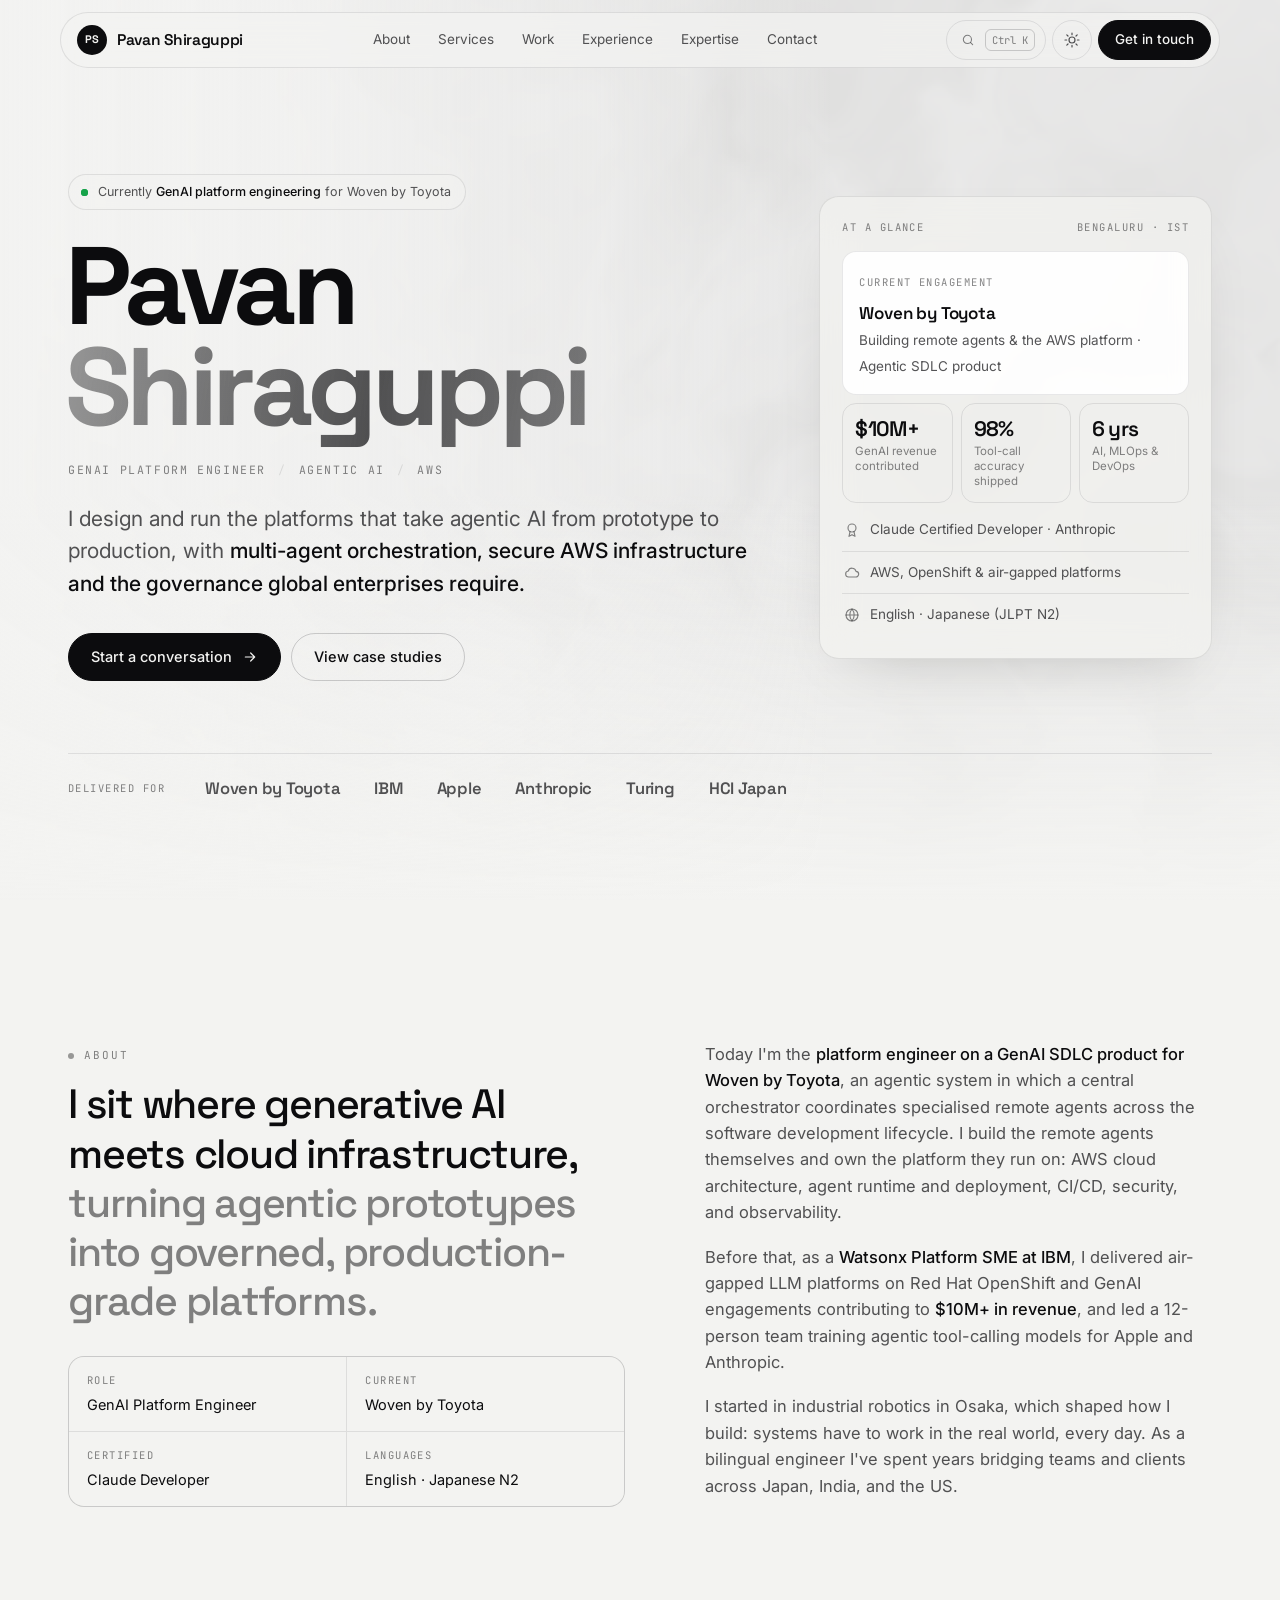
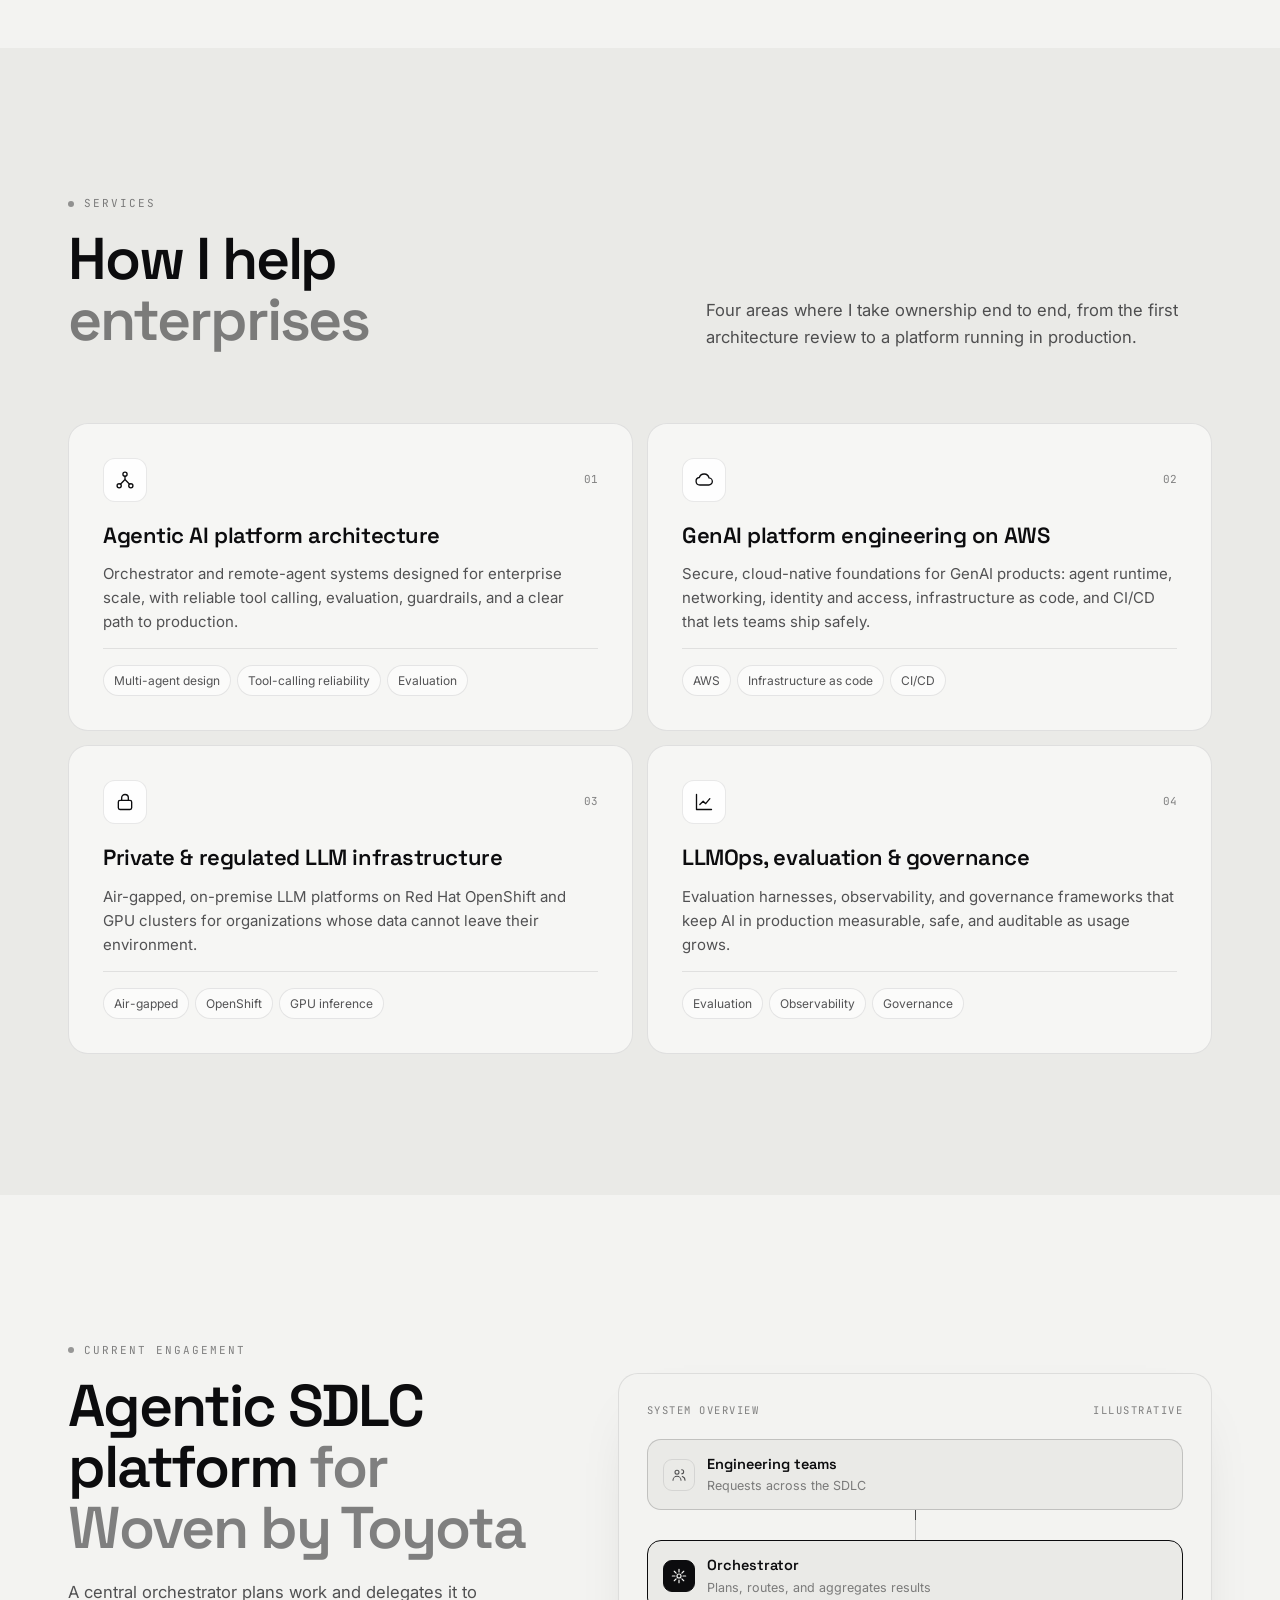
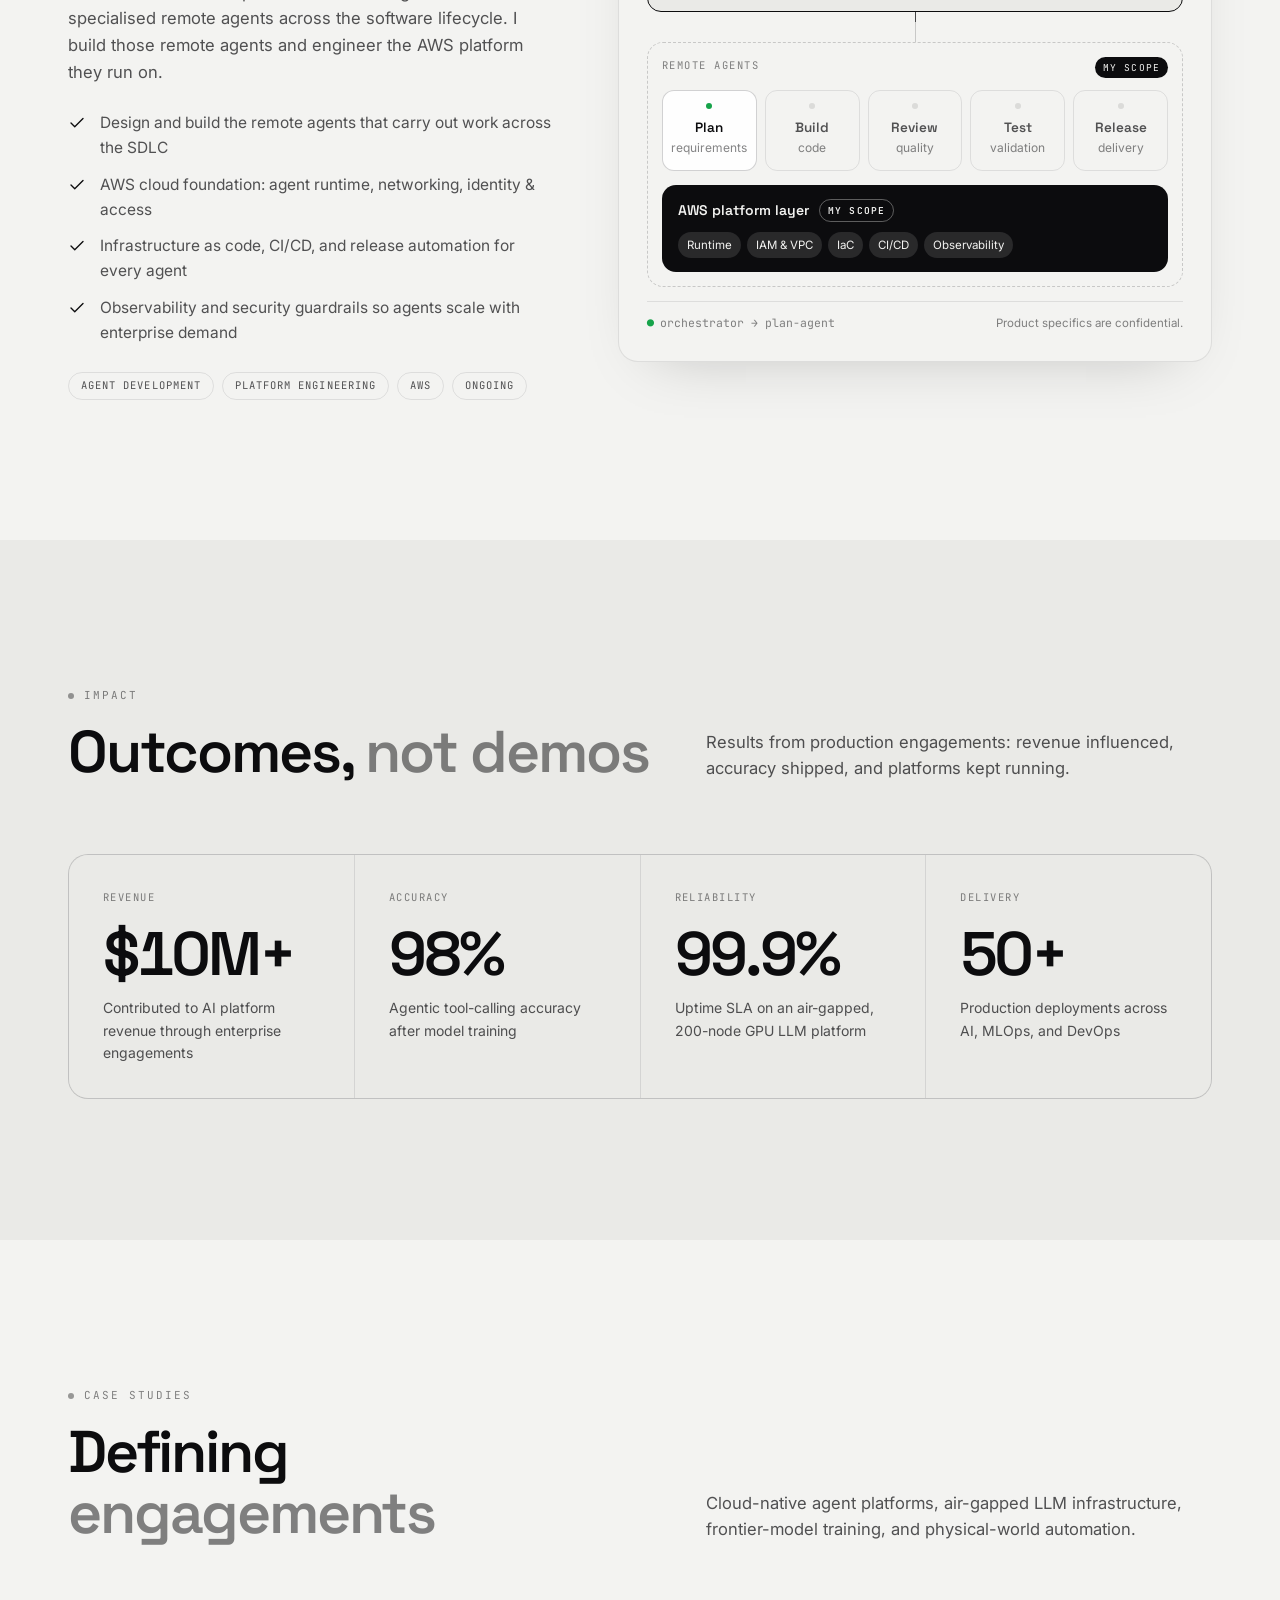
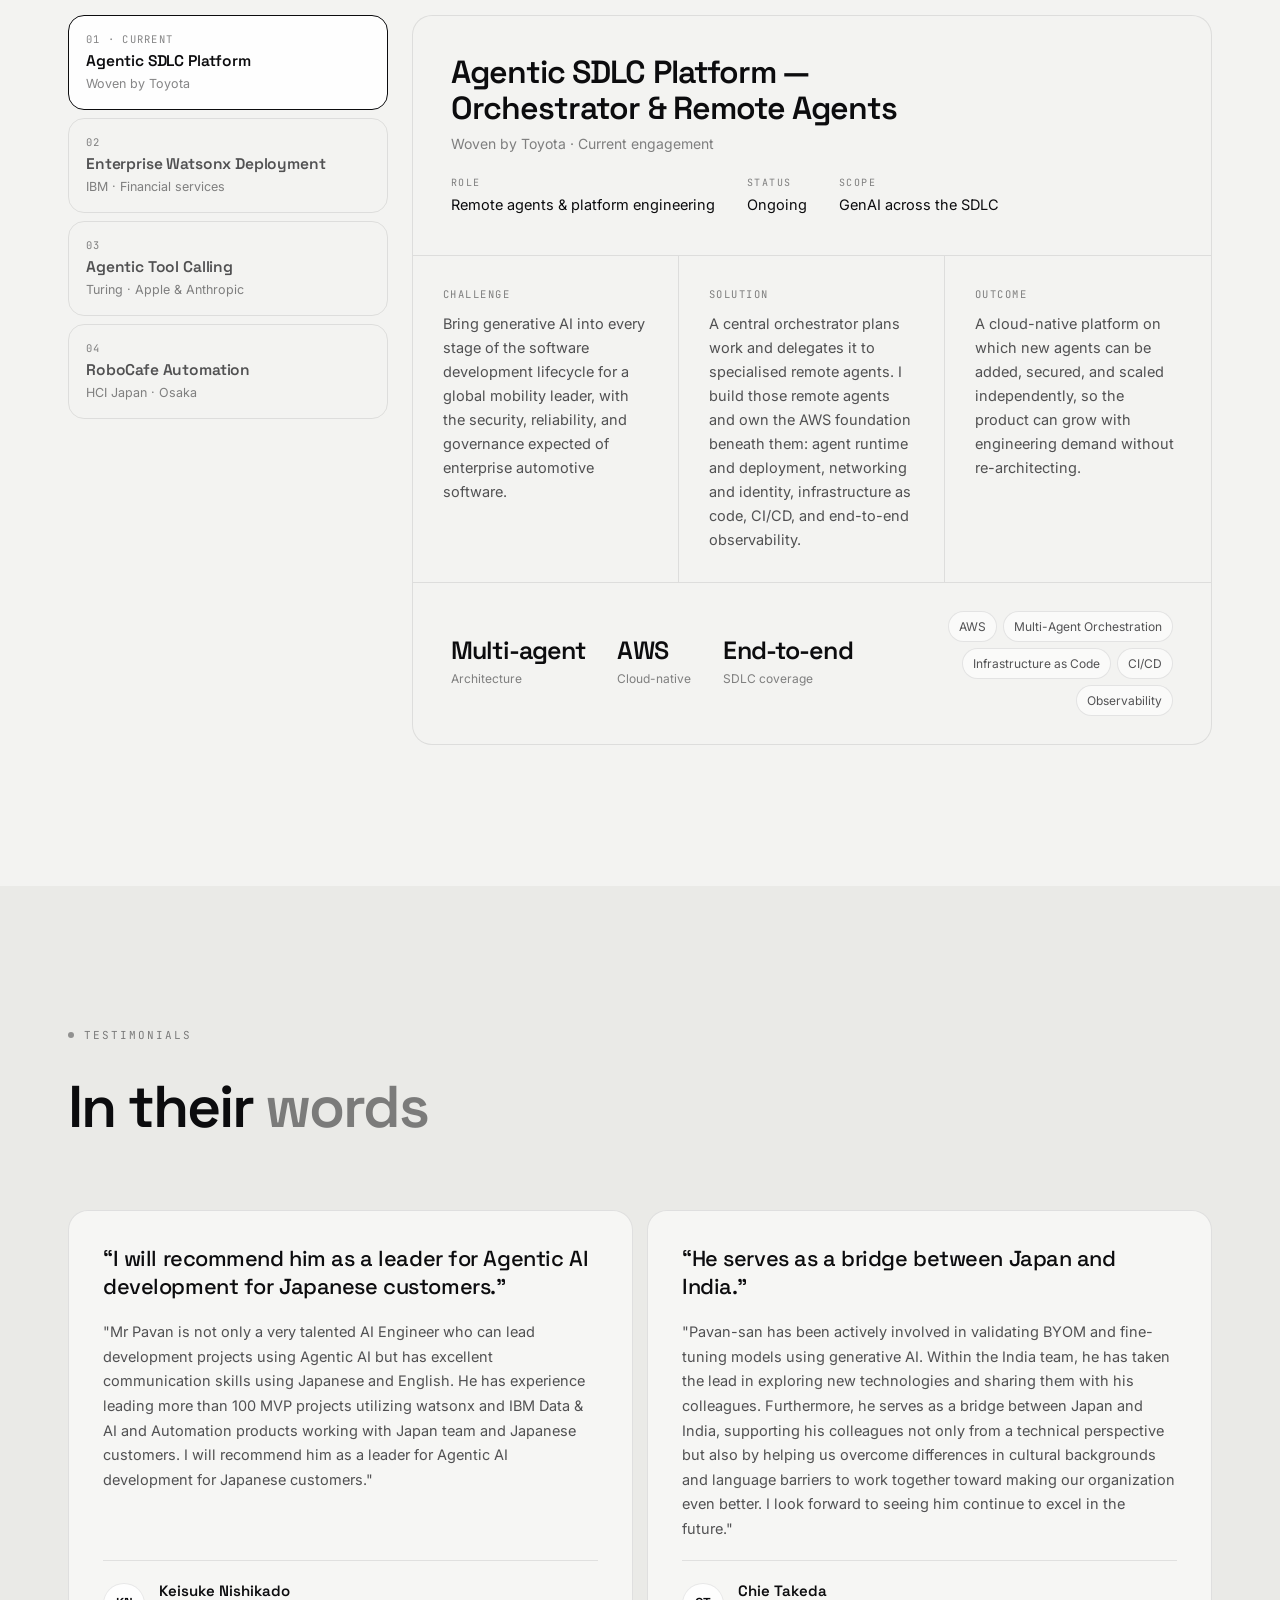
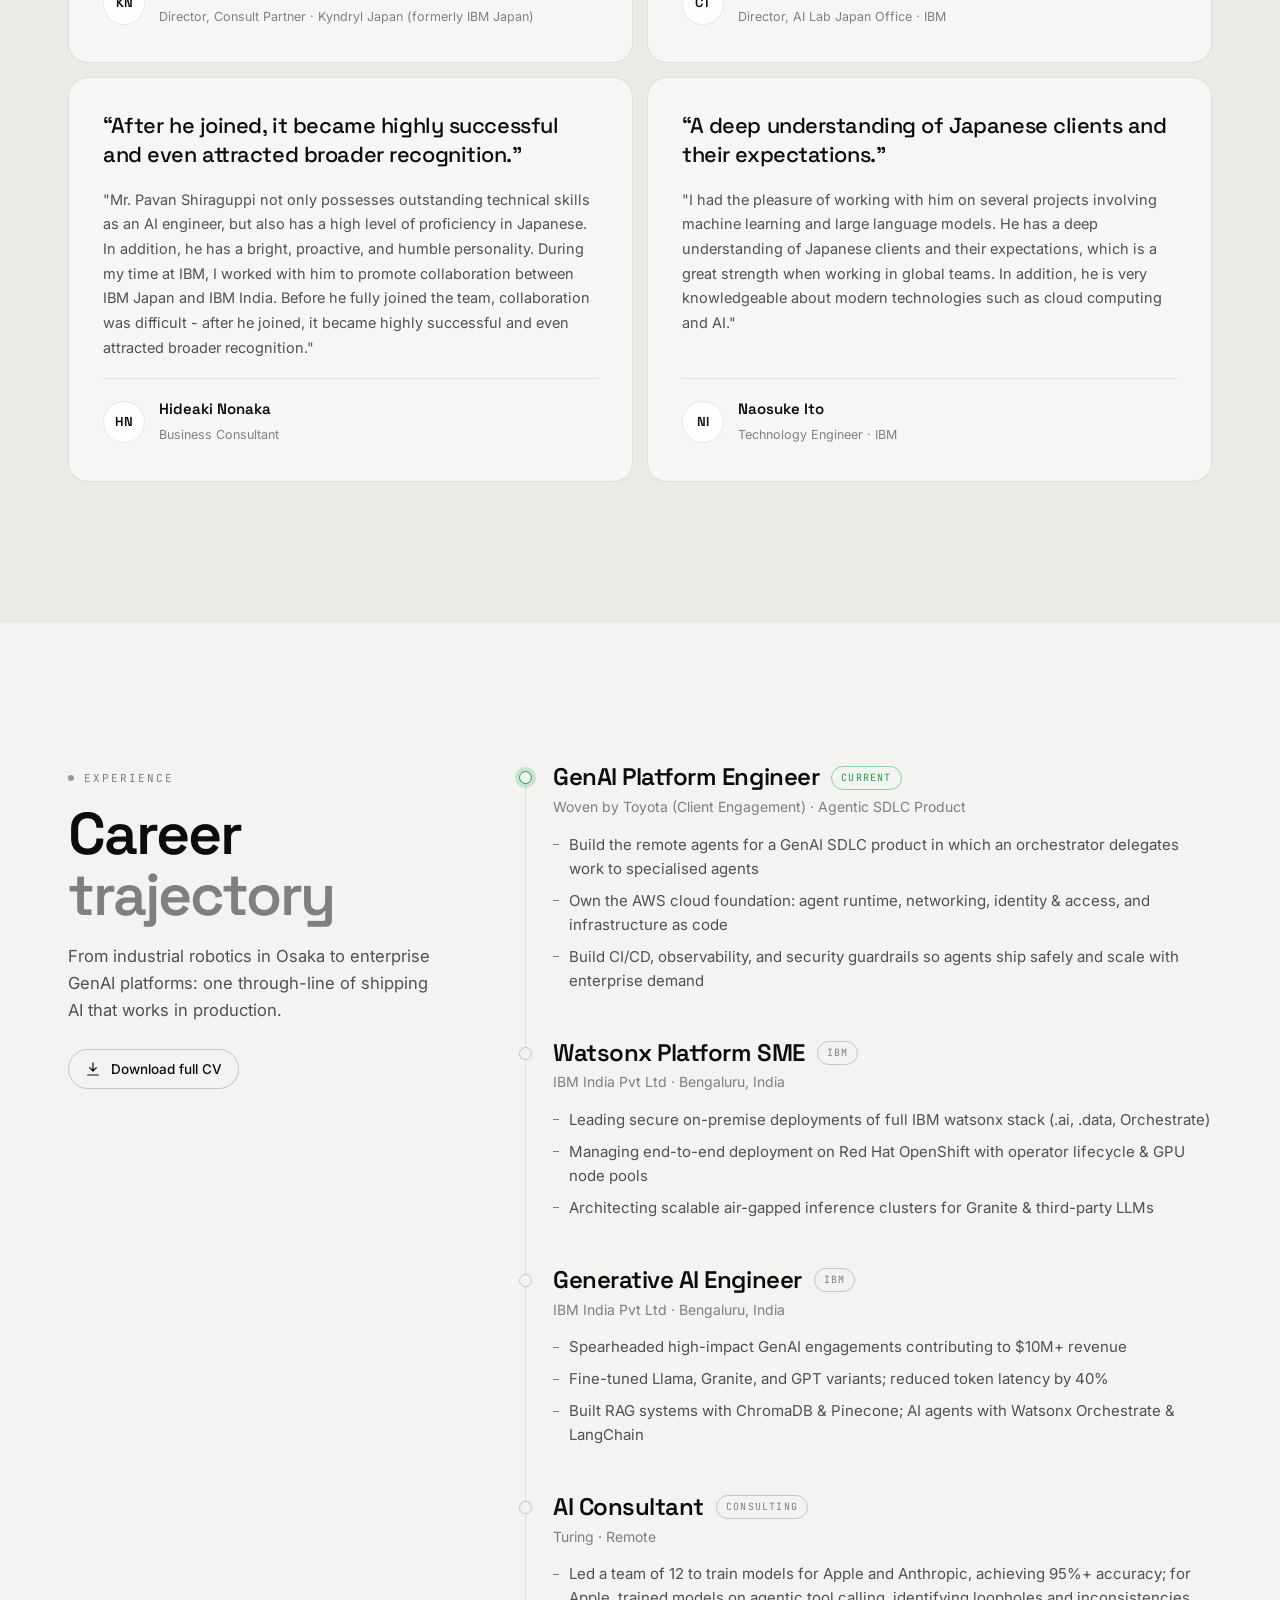
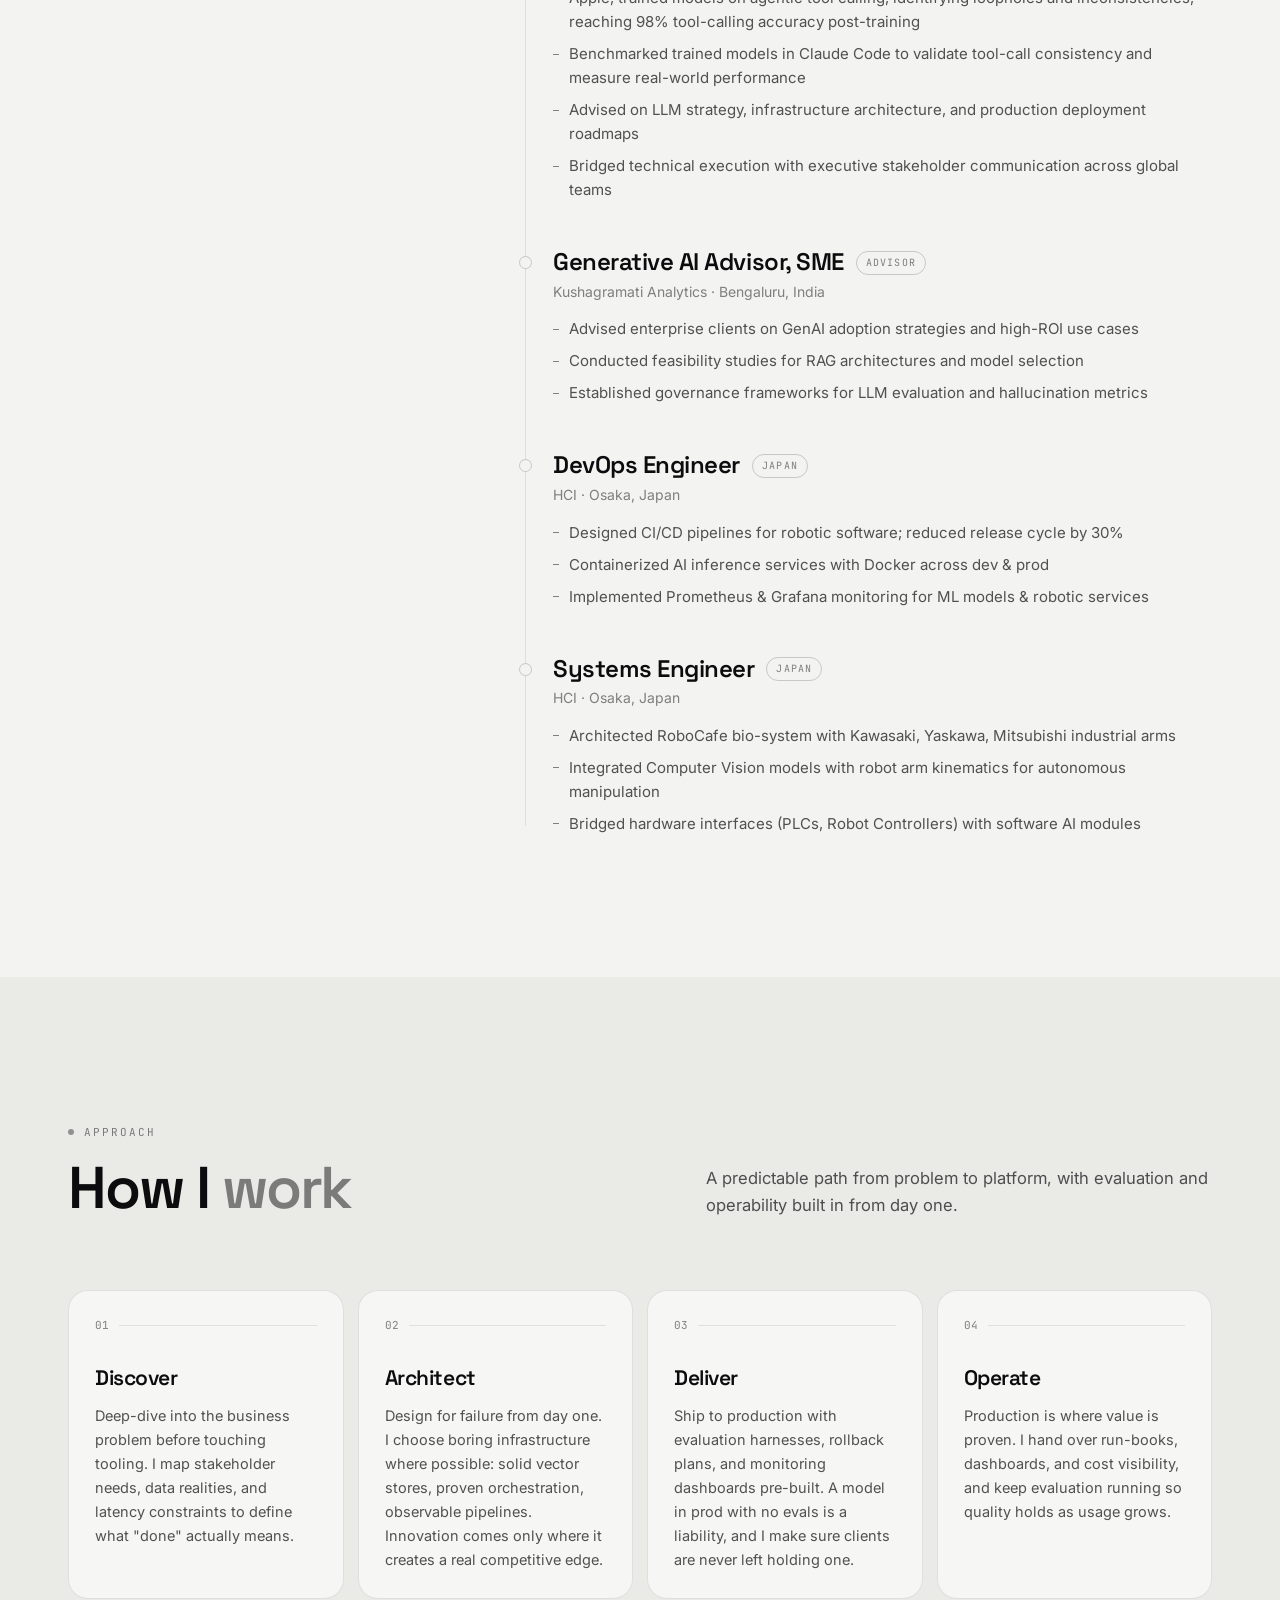
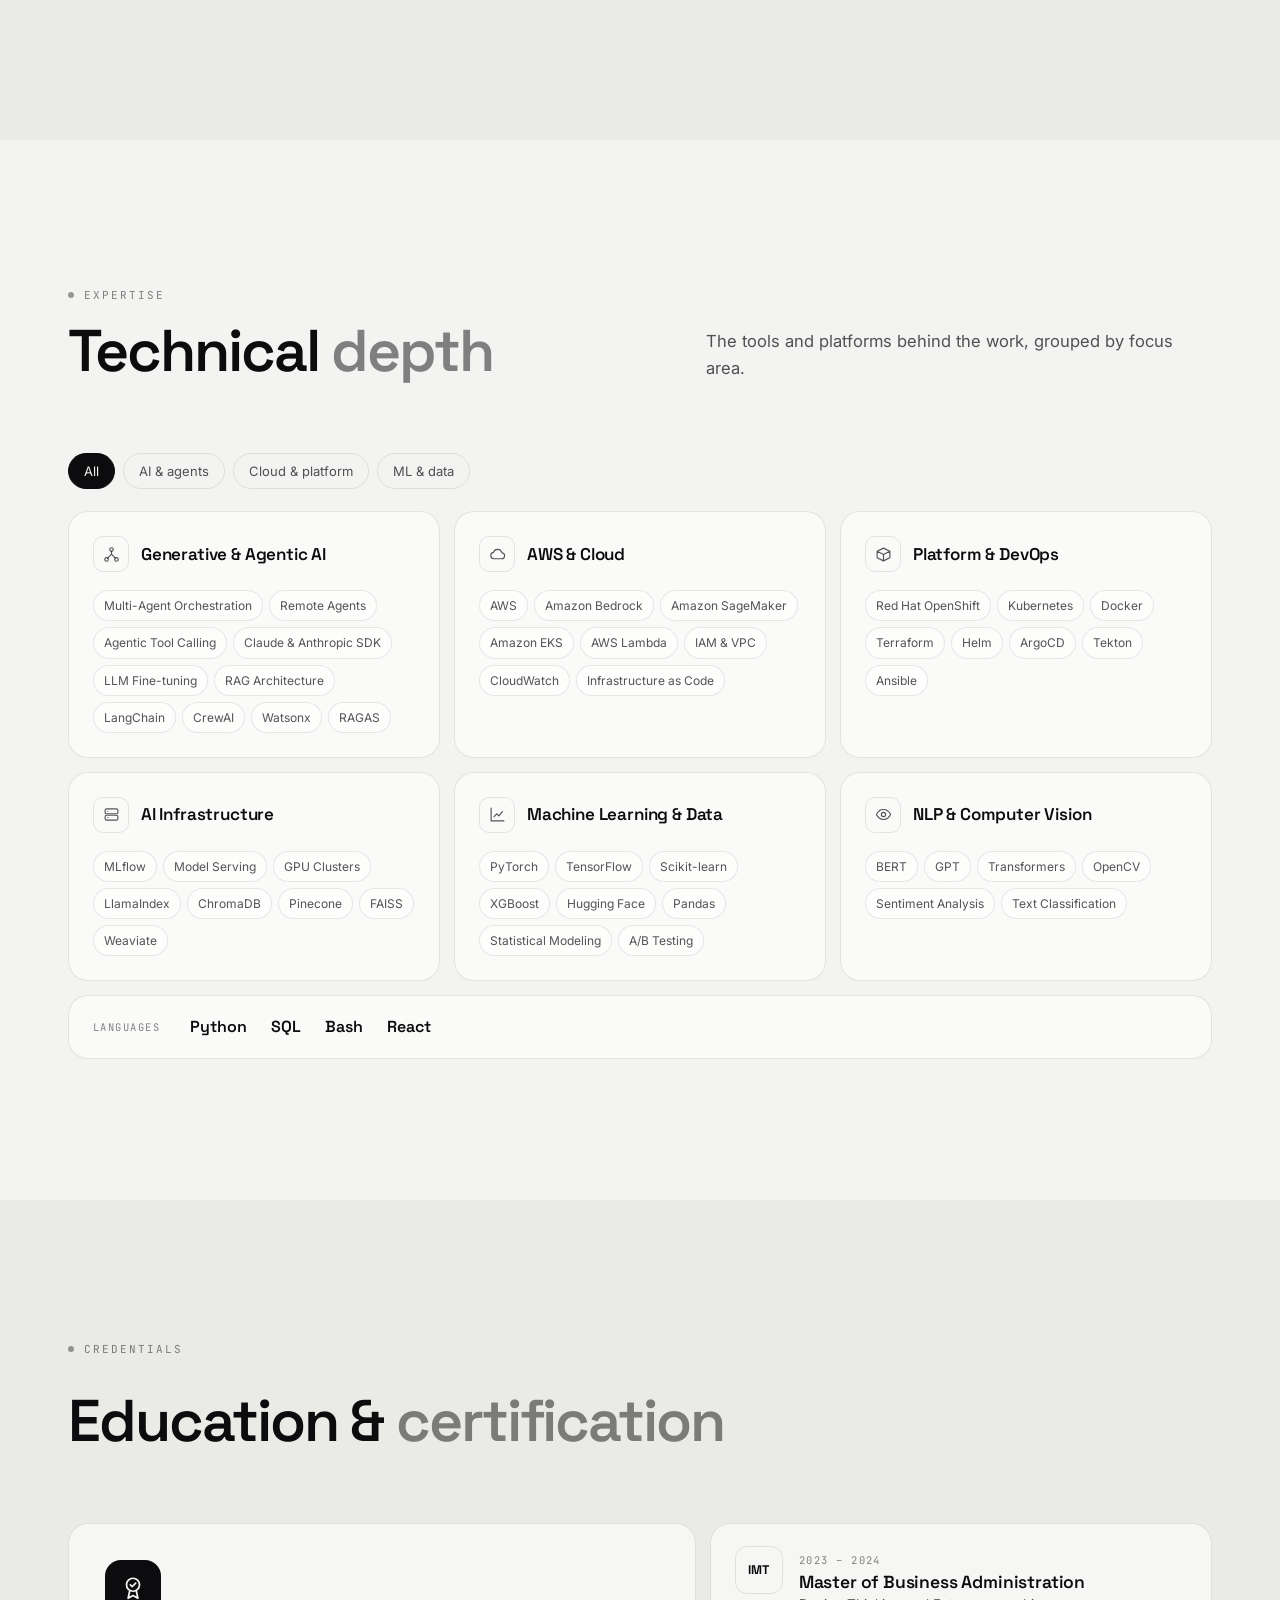
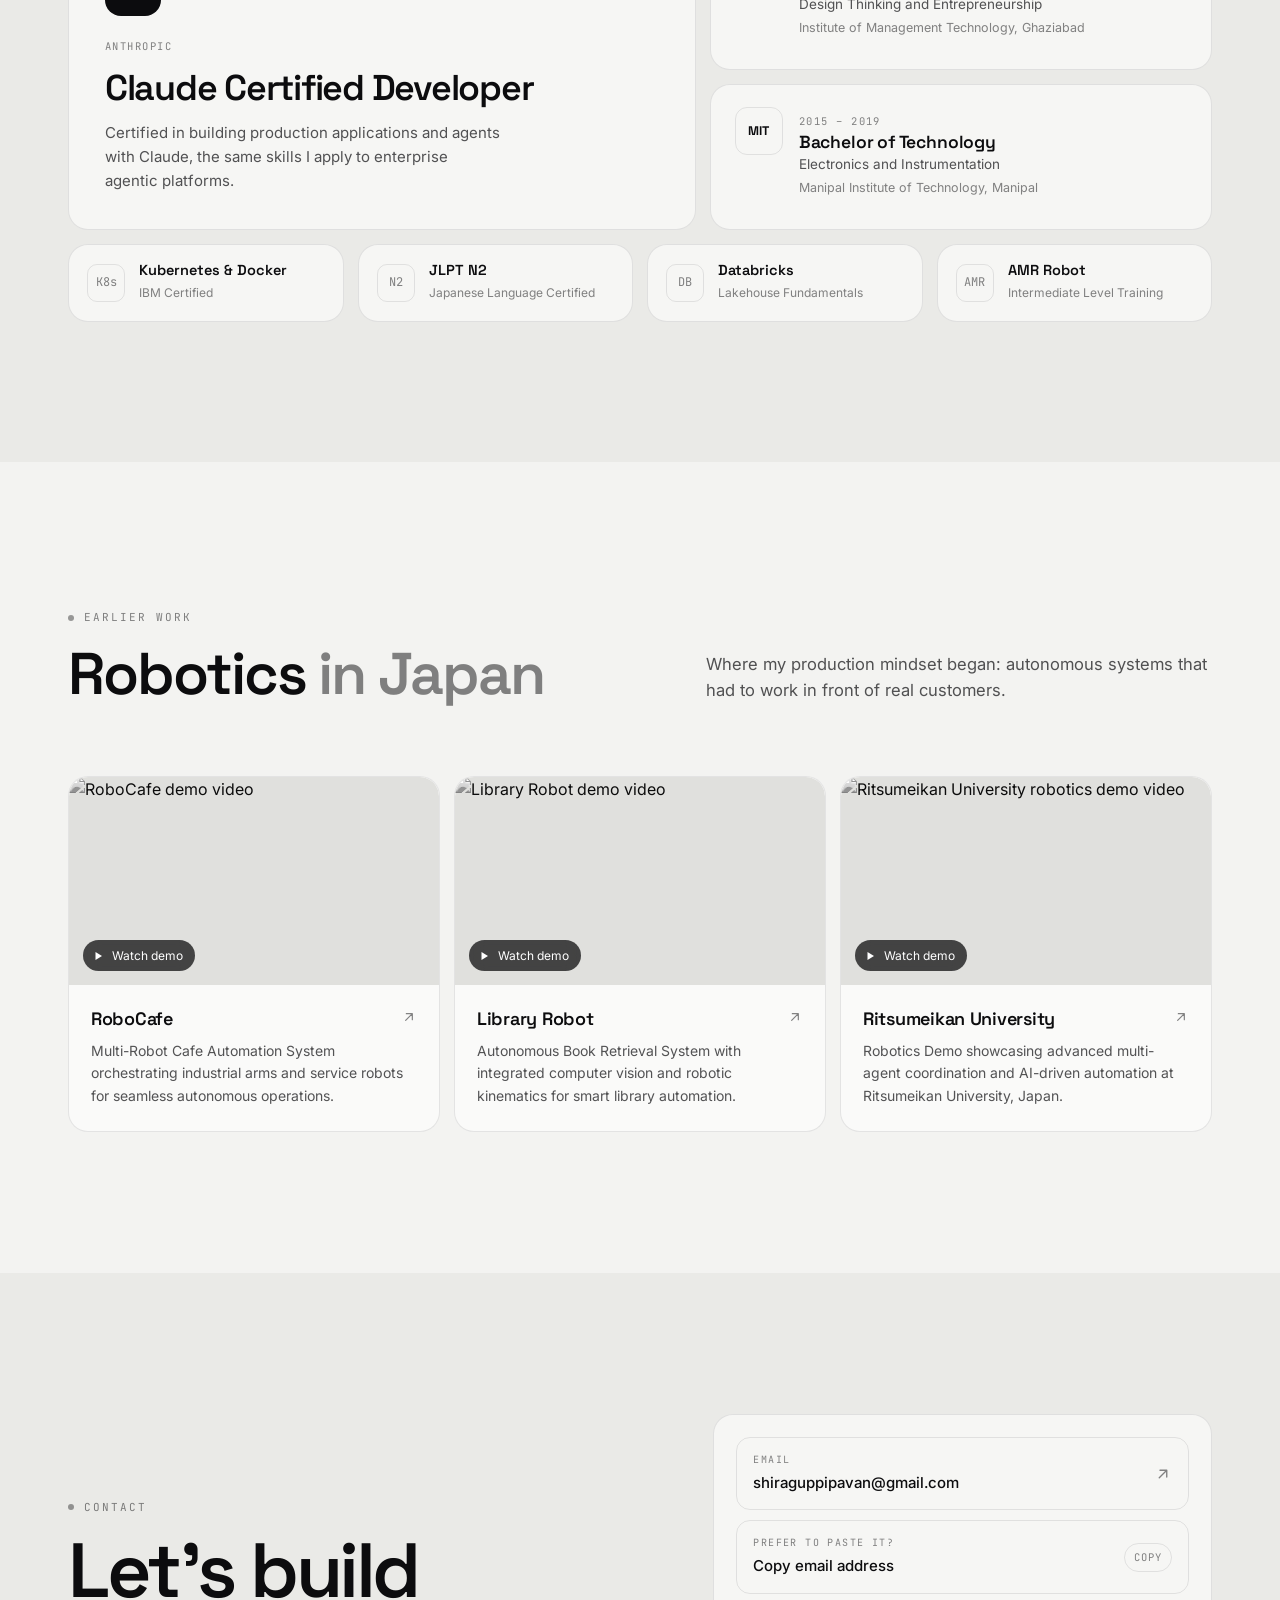
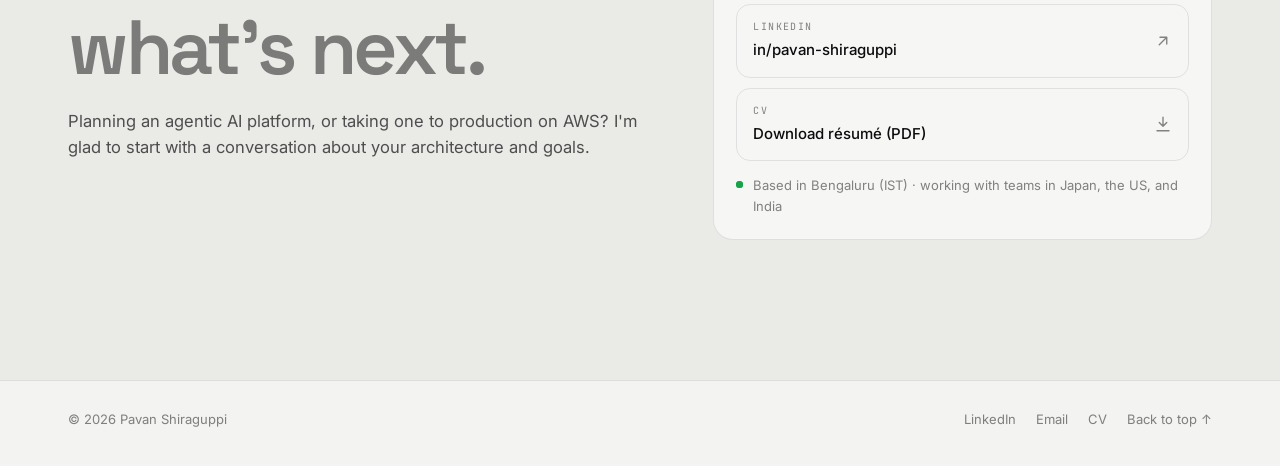
==== commit c6d2e27a: "Reflect remote-agent development in Woven by Toyota scope; refined pointer - Scope now covers buildi" ====
--- a/index.html
+++ b/index.html
@@ -6,7 +6,7 @@
     <meta name="viewport" content="width=device-width, initial-scale=1.0, viewport-fit=cover">
     <title>Pavan Shiraguppi | GenAI Platform Engineer · Agentic AI · AWS</title>
     <meta name="description"
-        content="Pavan Shiraguppi — GenAI Platform Engineer and Claude Certified Developer. I design and run the platforms that take agentic AI from prototype to production for global enterprises, on AWS and on-prem.">
+        content="Pavan Shiraguppi — GenAI Platform Engineer and Claude Certified Developer. I build agentic AI systems and the platforms they run on, taking them from prototype to production for global enterprises, on AWS and on-prem.">
     <meta name="author" content="Pavan Shiraguppi">
     <meta name="theme-color" content="#060607">
     <link rel="canonical" href="https://shiraguppipavan.github.io/">
@@ -60,6 +60,7 @@
 
 <body>
     <a class="skip-link" href="#main">Skip to content</a>
+    <div class="cursor" id="cursor" aria-hidden="true"><span class="cursor__ring"></span><span class="cursor__dot"></span></div>
     <div class="progress" id="progress" aria-hidden="true"></div>
 
     <!-- ============================== NAV ============================== -->
@@ -135,7 +136,7 @@
                         <div class="glance__now">
                             <span class="label">Current engagement</span>
                             <b>Woven by Toyota</b>
-                            <span>Platform engineer · Agentic SDLC product on AWS</span>
+                            <span>Building remote agents &amp; the AWS platform · Agentic SDLC product</span>
                         </div>
                         <div class="glance__stats">
                             <div class="glance__stat"><b>$10M+</b><span>GenAI revenue contributed</span></div>
@@ -179,8 +180,9 @@
                 <div class="about__copy reveal">
                     <p>Today I'm the <strong>platform engineer on a GenAI SDLC product for Woven by Toyota</strong>, an
                         agentic system in which a central orchestrator coordinates specialised remote agents across the
-                        software development lifecycle. I own the platform layer: AWS cloud architecture, agent runtime
-                        and deployment, CI/CD, security, and observability.</p>
+                        software development lifecycle. I build the remote agents themselves and own the platform they
+                        run on: AWS cloud architecture, agent runtime and deployment, CI/CD, security, and
+                        observability.</p>
                     <p>Before that, as a <strong>Watsonx Platform SME at IBM</strong>, I delivered air-gapped LLM
                         platforms on Red Hat OpenShift and GenAI engagements contributing to <strong>$10M+ in
                             revenue</strong>, and led a 12-person team training agentic tool-calling models for Apple
@@ -255,13 +257,14 @@
                     <span class="eyebrow">Current engagement</span>
                     <h2 class="h2" id="now-title">Agentic SDLC platform <span class="dim">for Woven by Toyota</span></h2>
                     <p class="lede" style="margin-top:20px;">A central orchestrator plans work and delegates it to
-                        specialised remote agents across the software lifecycle. I engineer the platform they all run on.</p>
+                        specialised remote agents across the software lifecycle. I build those remote agents and engineer the AWS platform they run on.</p>
                     <ul class="ticks-list">
+                        <li><svg viewBox="0 0 24 24" fill="none" stroke="currentColor" stroke-width="1.8" stroke-linecap="round" stroke-linejoin="round"><path d="M20 6 9 17l-5-5" /></svg>Design and build the remote agents that carry out work across the SDLC</li>
                         <li><svg viewBox="0 0 24 24" fill="none" stroke="currentColor" stroke-width="1.8" stroke-linecap="round" stroke-linejoin="round"><path d="M20 6 9 17l-5-5" /></svg>AWS cloud foundation: agent runtime, networking, identity &amp; access</li>
                         <li><svg viewBox="0 0 24 24" fill="none" stroke="currentColor" stroke-width="1.8" stroke-linecap="round" stroke-linejoin="round"><path d="M20 6 9 17l-5-5" /></svg>Infrastructure as code, CI/CD, and release automation for every agent</li>
                         <li><svg viewBox="0 0 24 24" fill="none" stroke="currentColor" stroke-width="1.8" stroke-linecap="round" stroke-linejoin="round"><path d="M20 6 9 17l-5-5" /></svg>Observability and security guardrails so agents scale with enterprise demand</li>
                     </ul>
-                    <div class="tagrow"><span class="tag">Platform Engineer</span><span class="tag">AWS</span><span class="tag">Multi-agent</span><span class="tag">Ongoing</span></div>
+                    <div class="tagrow"><span class="tag">Agent development</span><span class="tag">Platform engineering</span><span class="tag">AWS</span><span class="tag">Ongoing</span></div>
                 </div>
 
                 <figure class="arch card reveal" id="arch" aria-label="Illustrative diagram: engineering teams send requests to an orchestrator, which delegates to five remote agents running on an AWS platform layer">
@@ -277,7 +280,7 @@
                     </div>
                     <div class="wire" aria-hidden="true"></div>
                     <div class="agents">
-                        <div class="agents__label"><span class="label">Remote agents</span></div>
+                        <div class="agents__label"><span class="label">Remote agents</span><span class="scope">My scope</span></div>
                         <div class="agents__grid" id="agents">
                             <div class="agent"><i></i><b>Plan</b>requirements</div>
                             <div class="agent"><i></i><b>Build</b>code</div>
@@ -342,11 +345,11 @@
                                     <h3 class="case__title">Agentic SDLC Platform — Orchestrator &amp; Remote Agents</h3>
                                     <p class="case__client">Woven by Toyota · Current engagement</p>
                                 </div>
-                                <dl class="kv"><div><dt>Role</dt><dd>Platform Engineer</dd></div><div><dt>Status</dt><dd>Ongoing</dd></div><div><dt>Scope</dt><dd>GenAI across the SDLC</dd></div></dl>
+                                <dl class="kv"><div><dt>Role</dt><dd>Remote agents &amp; platform engineering</dd></div><div><dt>Status</dt><dd>Ongoing</dd></div><div><dt>Scope</dt><dd>GenAI across the SDLC</dd></div></dl>
                             </div>
                             <div class="case__body">
                                 <div class="csr"><h4>Challenge</h4><p>Bring generative AI into every stage of the software development lifecycle for a global mobility leader, with the security, reliability, and governance expected of enterprise automotive software.</p></div>
-                                <div class="csr"><h4>Solution</h4><p>A central orchestrator plans work and delegates it to specialised remote agents. I own the AWS foundation beneath it: agent runtime and deployment, networking and identity, infrastructure as code, CI/CD, and end-to-end observability.</p></div>
+                                <div class="csr"><h4>Solution</h4><p>A central orchestrator plans work and delegates it to specialised remote agents. I build those remote agents and own the AWS foundation beneath them: agent runtime and deployment, networking and identity, infrastructure as code, CI/CD, and end-to-end observability.</p></div>
                                 <div class="csr"><h4>Outcome</h4><p>A cloud-native platform on which new agents can be added, secured, and scaled independently, so the product can grow with engineering demand without re-architecting.</p></div>
                             </div>
                             <div class="case__foot">
@@ -465,7 +468,7 @@
                             <div class="job__head"><h3 class="job__title">GenAI Platform Engineer</h3><span class="job__badge">Current</span></div>
                             <p class="job__org">Woven by Toyota (Client Engagement) · Agentic SDLC Product</p>
                             <ul class="job__pts">
-                                <li>Platform engineer for a GenAI SDLC product built on an orchestrator that delegates work to specialised remote agents</li>
+                                <li>Build the remote agents for a GenAI SDLC product in which an orchestrator delegates work to specialised agents</li>
                                 <li>Own the AWS cloud foundation: agent runtime, networking, identity &amp; access, and infrastructure as code</li>
                                 <li>Build CI/CD, observability, and security guardrails so agents ship safely and scale with enterprise demand</li>
                             </ul>
--- a/assets/css/site.css
+++ b/assets/css/site.css
@@ -501,3 +501,26 @@
     .section { padding: 28px 0; }
 }
 @media (max-width: 480px) { .hero__role { font-size: 10.5px; letter-spacing: 0.08em; gap: 4px 8px; } .hero__role span + span::before { margin-right: 8px; } }
+.scope { font-family: var(--font-mono); font-size: 9.5px; letter-spacing: 0.12em; text-transform: uppercase; padding: 3px 8px; border-radius: 999px; background: var(--text); color: var(--bg); }
+
+/* ---------- Pointer: precise dot + trailing ring (fine pointers only) ---------- */
+.cursor { position: fixed; left: 0; top: 0; z-index: 2000; pointer-events: none; opacity: 0; transition: opacity 0.3s var(--ease); }
+.has-cursor .cursor.is-visible { opacity: 1; }
+.cursor__dot, .cursor__ring { position: absolute; left: 0; top: 0; border-radius: 50%; will-change: transform; }
+.cursor__dot { width: 6px; height: 6px; margin: -3px 0 0 -3px; background: var(--text); transition: width 0.25s var(--ease), height 0.25s var(--ease), margin 0.25s var(--ease), opacity 0.2s; }
+.cursor__ring {
+    width: 30px; height: 30px; margin: -15px 0 0 -15px; border: 1px solid color-mix(in srgb, var(--text) 45%, transparent);
+    transition: width 0.35s var(--ease), height 0.35s var(--ease), margin 0.35s var(--ease), background 0.35s var(--ease), border-color 0.35s var(--ease), opacity 0.2s;
+}
+.cursor.is-link .cursor__ring { width: 46px; height: 46px; margin: -23px 0 0 -23px; background: color-mix(in srgb, var(--text) 8%, transparent); border-color: color-mix(in srgb, var(--text) 70%, transparent); }
+.cursor.is-link .cursor__dot { width: 4px; height: 4px; margin: -2px 0 0 -2px; }
+.cursor.is-down .cursor__ring { width: 24px; height: 24px; margin: -12px 0 0 -12px; }
+.cursor.is-text { opacity: 0 !important; }
+@media (hover: hover) and (pointer: fine) {
+    .has-cursor, .has-cursor a, .has-cursor button, .has-cursor [role="tab"] { cursor: none; }
+    .has-cursor input, .has-cursor textarea { cursor: text; }
+}
+@media not all and (hover: hover) and (pointer: fine) { .cursor { display: none; } }
+@media print { .cursor { display: none !important; } }
+.cursor__dot { box-shadow: 0 0 0 1.5px color-mix(in srgb, var(--bg) 70%, transparent); }
+.cursor__ring { box-shadow: 0 0 0 1px color-mix(in srgb, var(--bg) 35%, transparent), inset 0 0 0 1px color-mix(in srgb, var(--bg) 35%, transparent); }
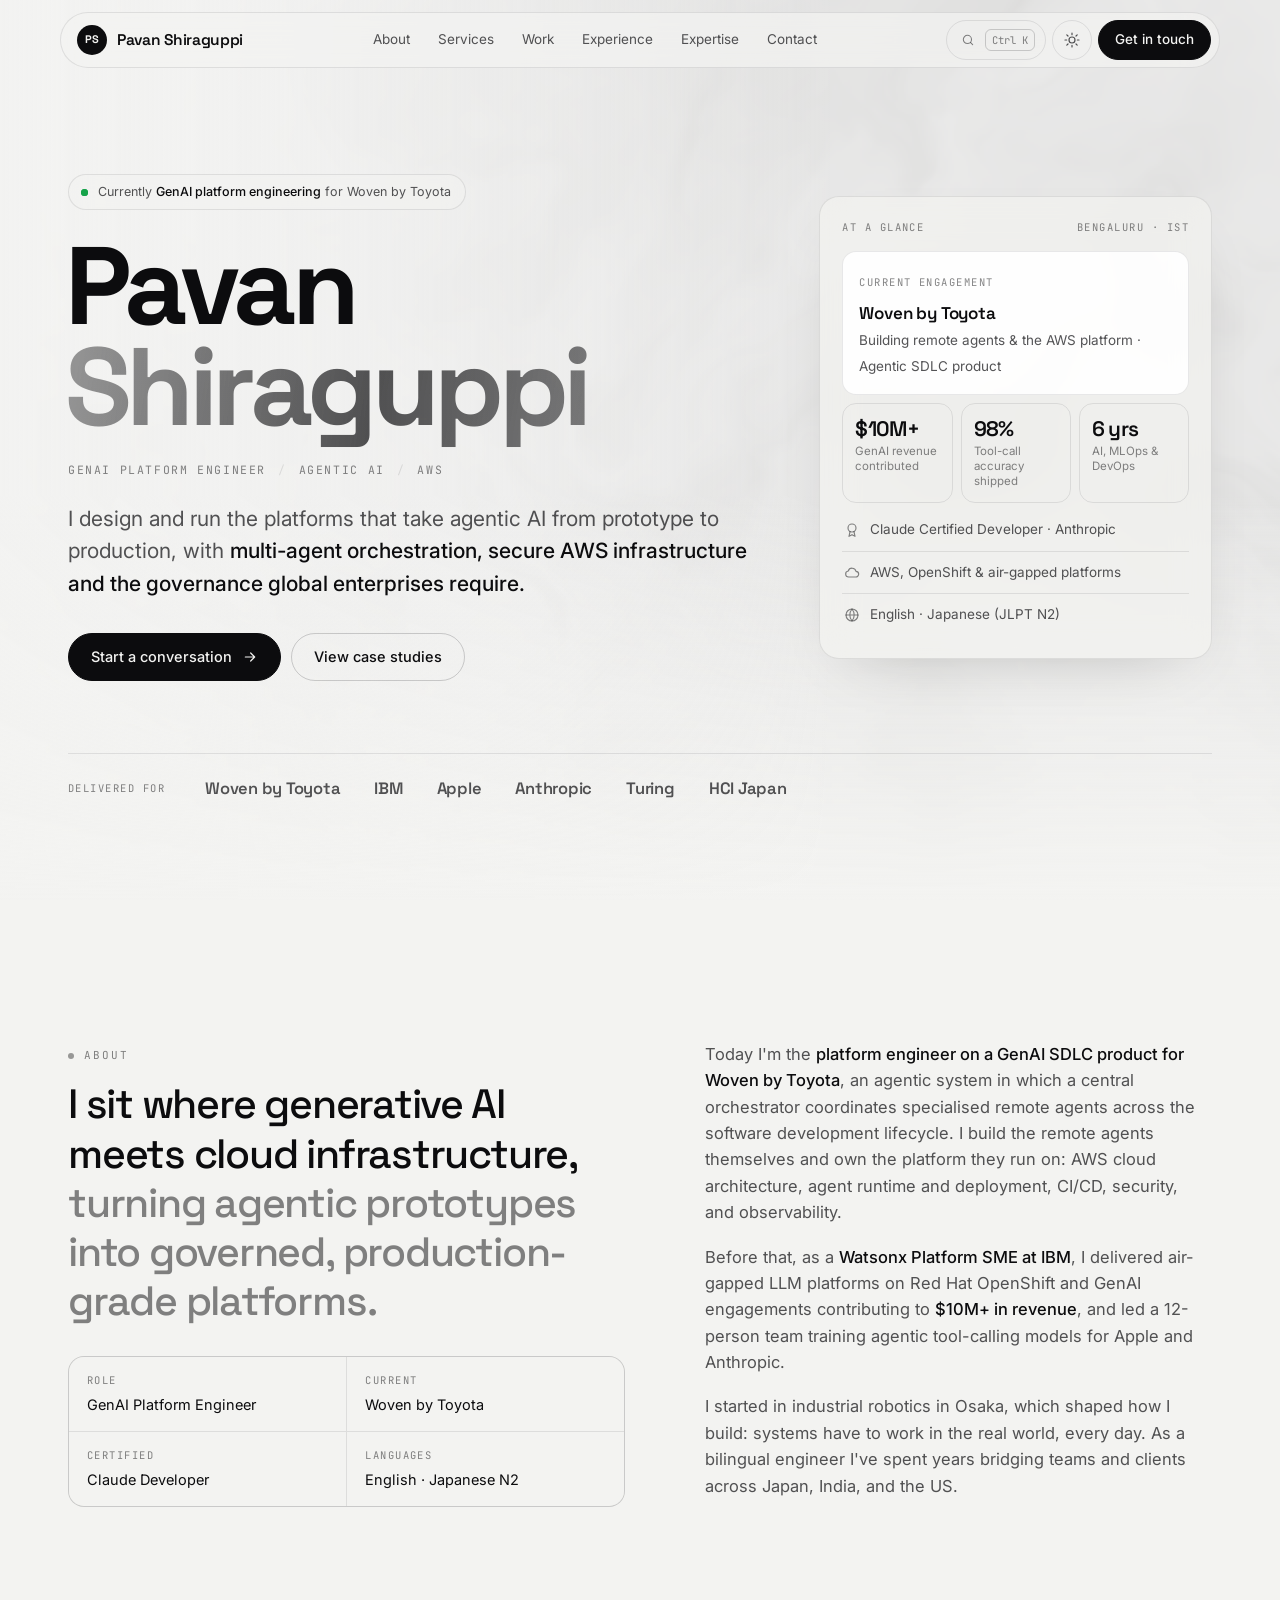
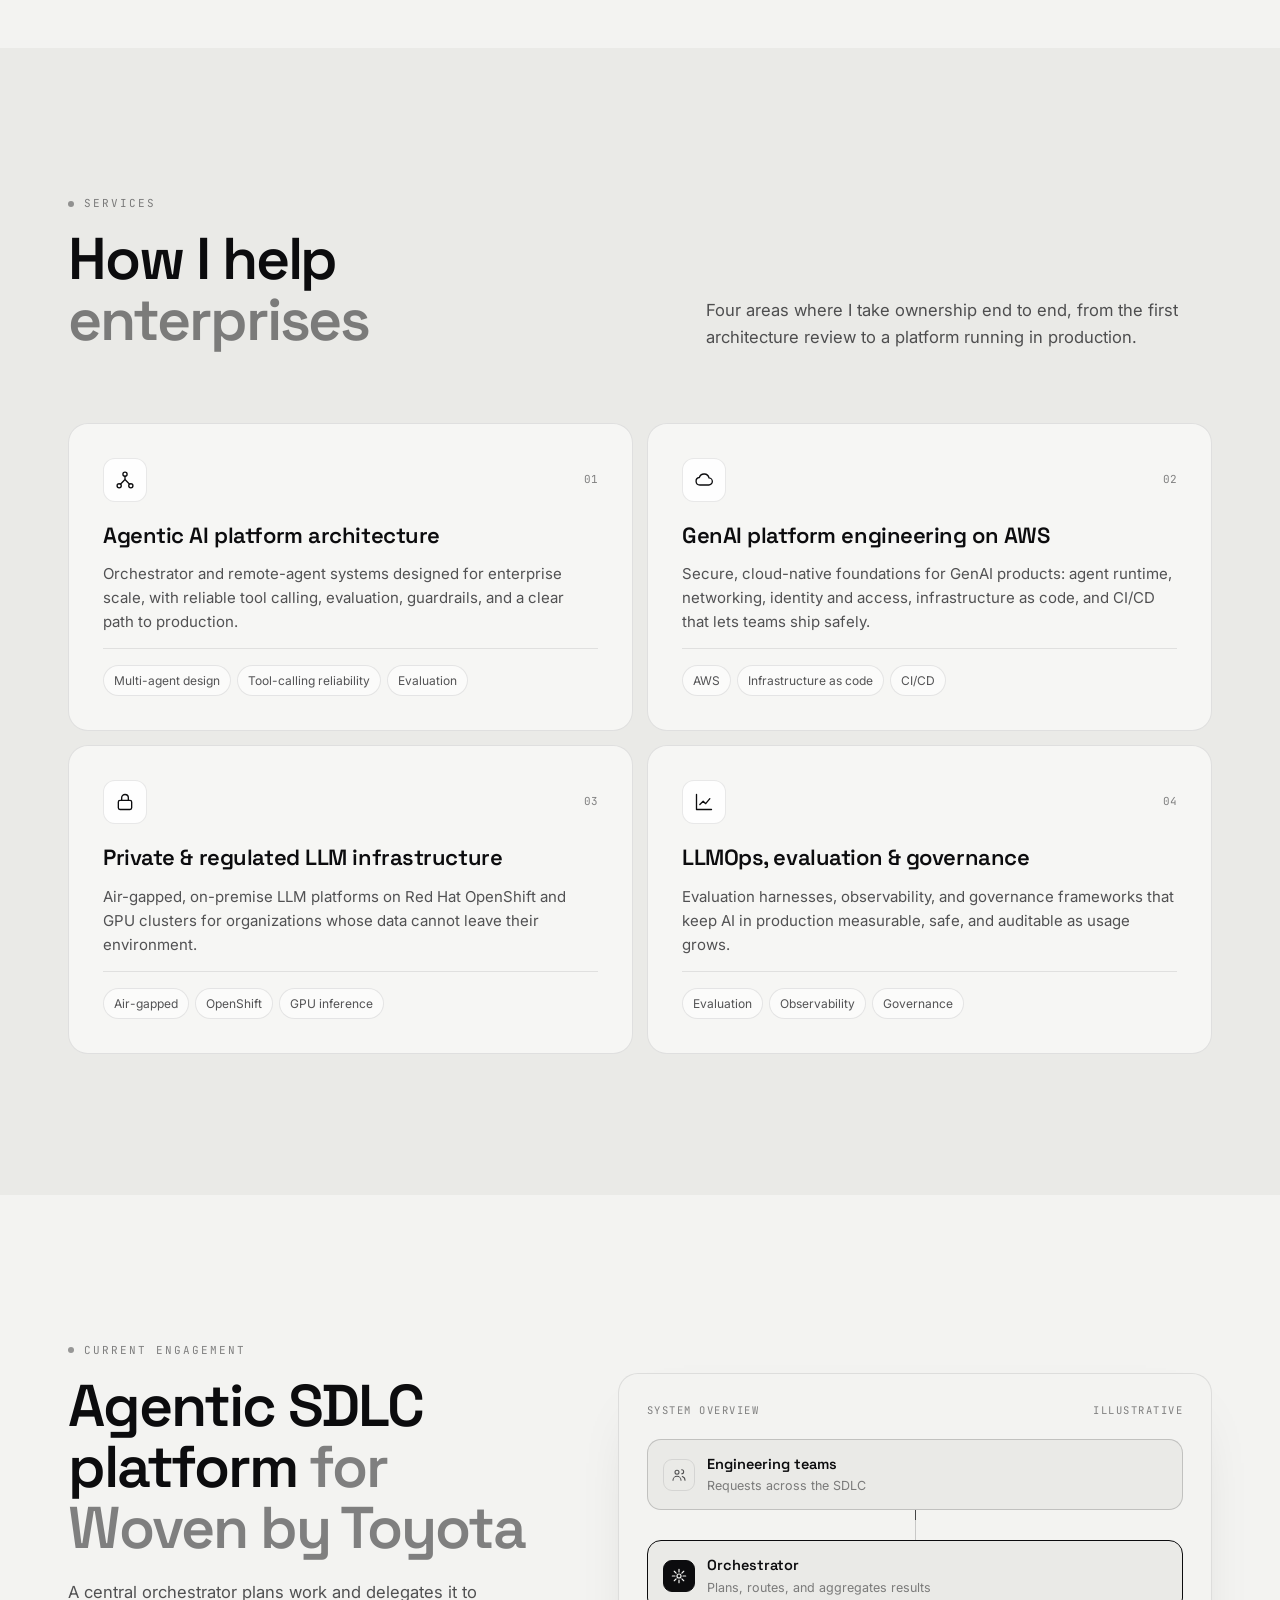
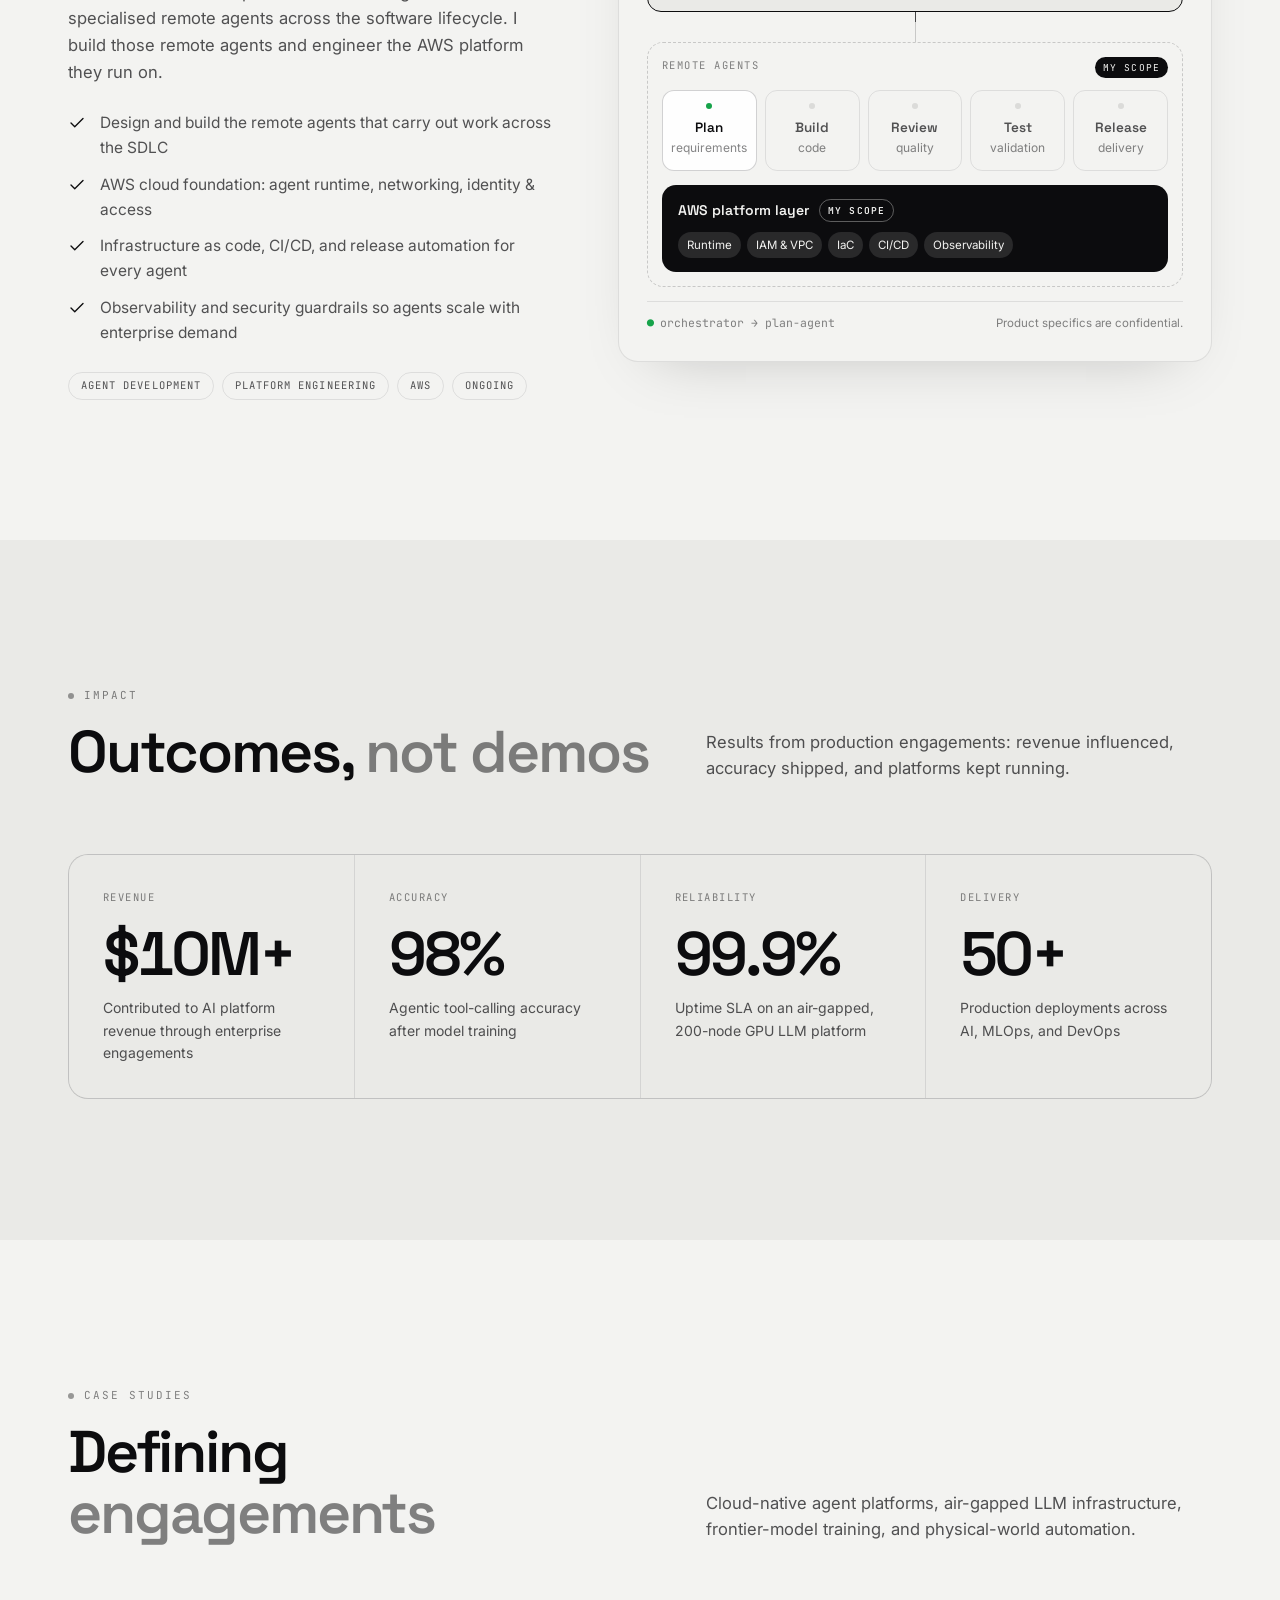
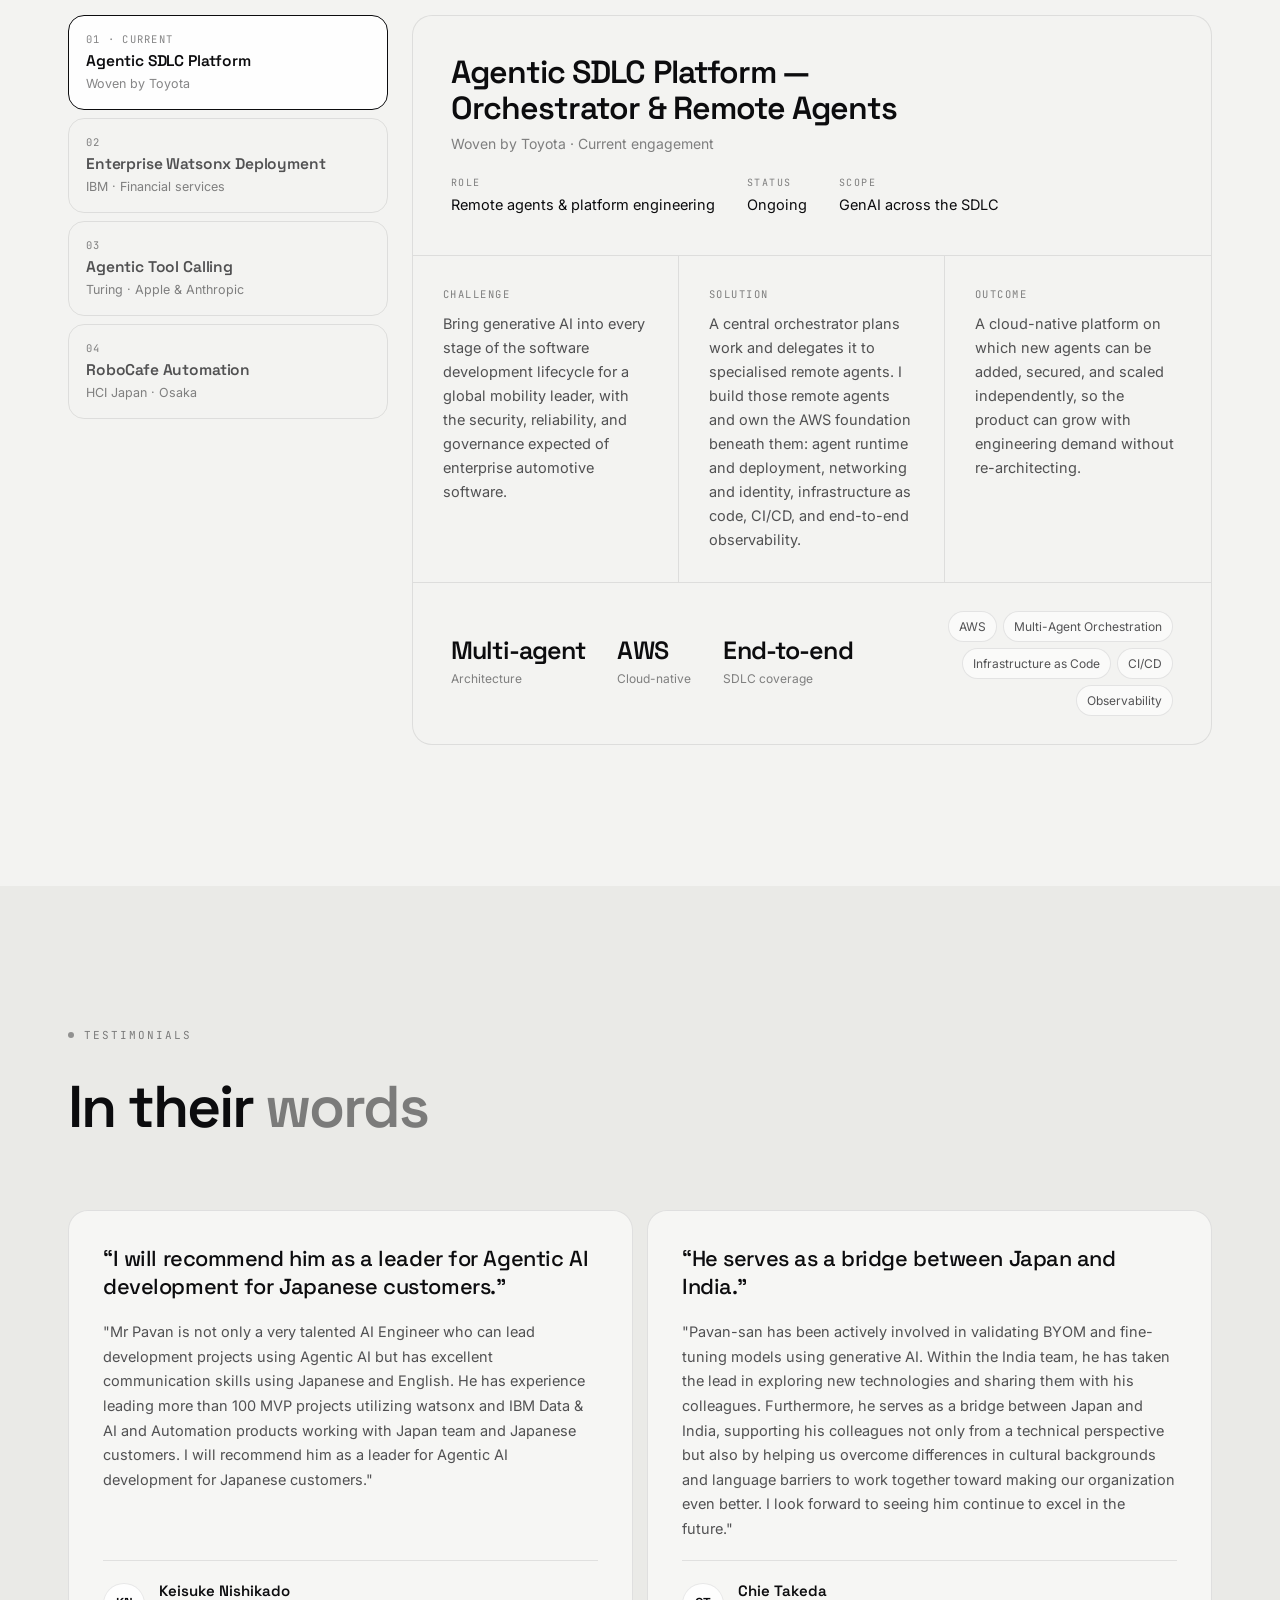
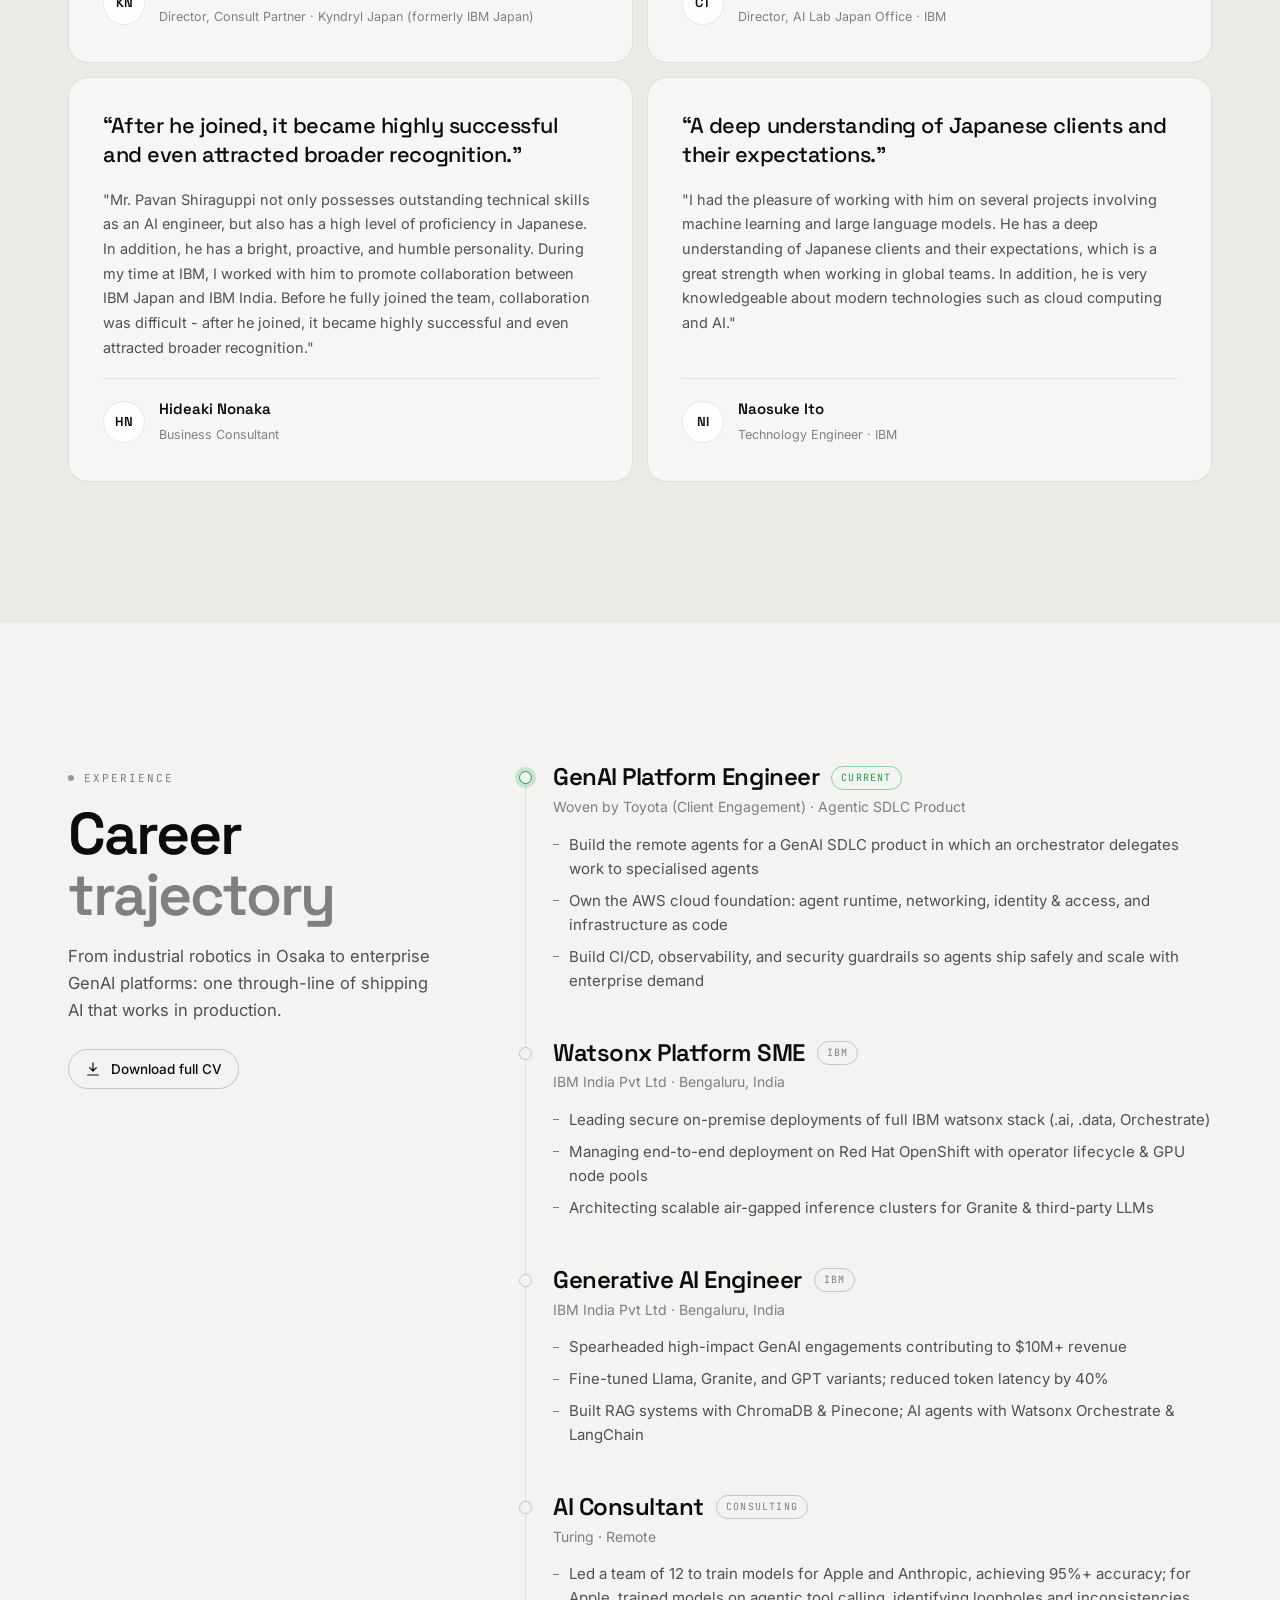
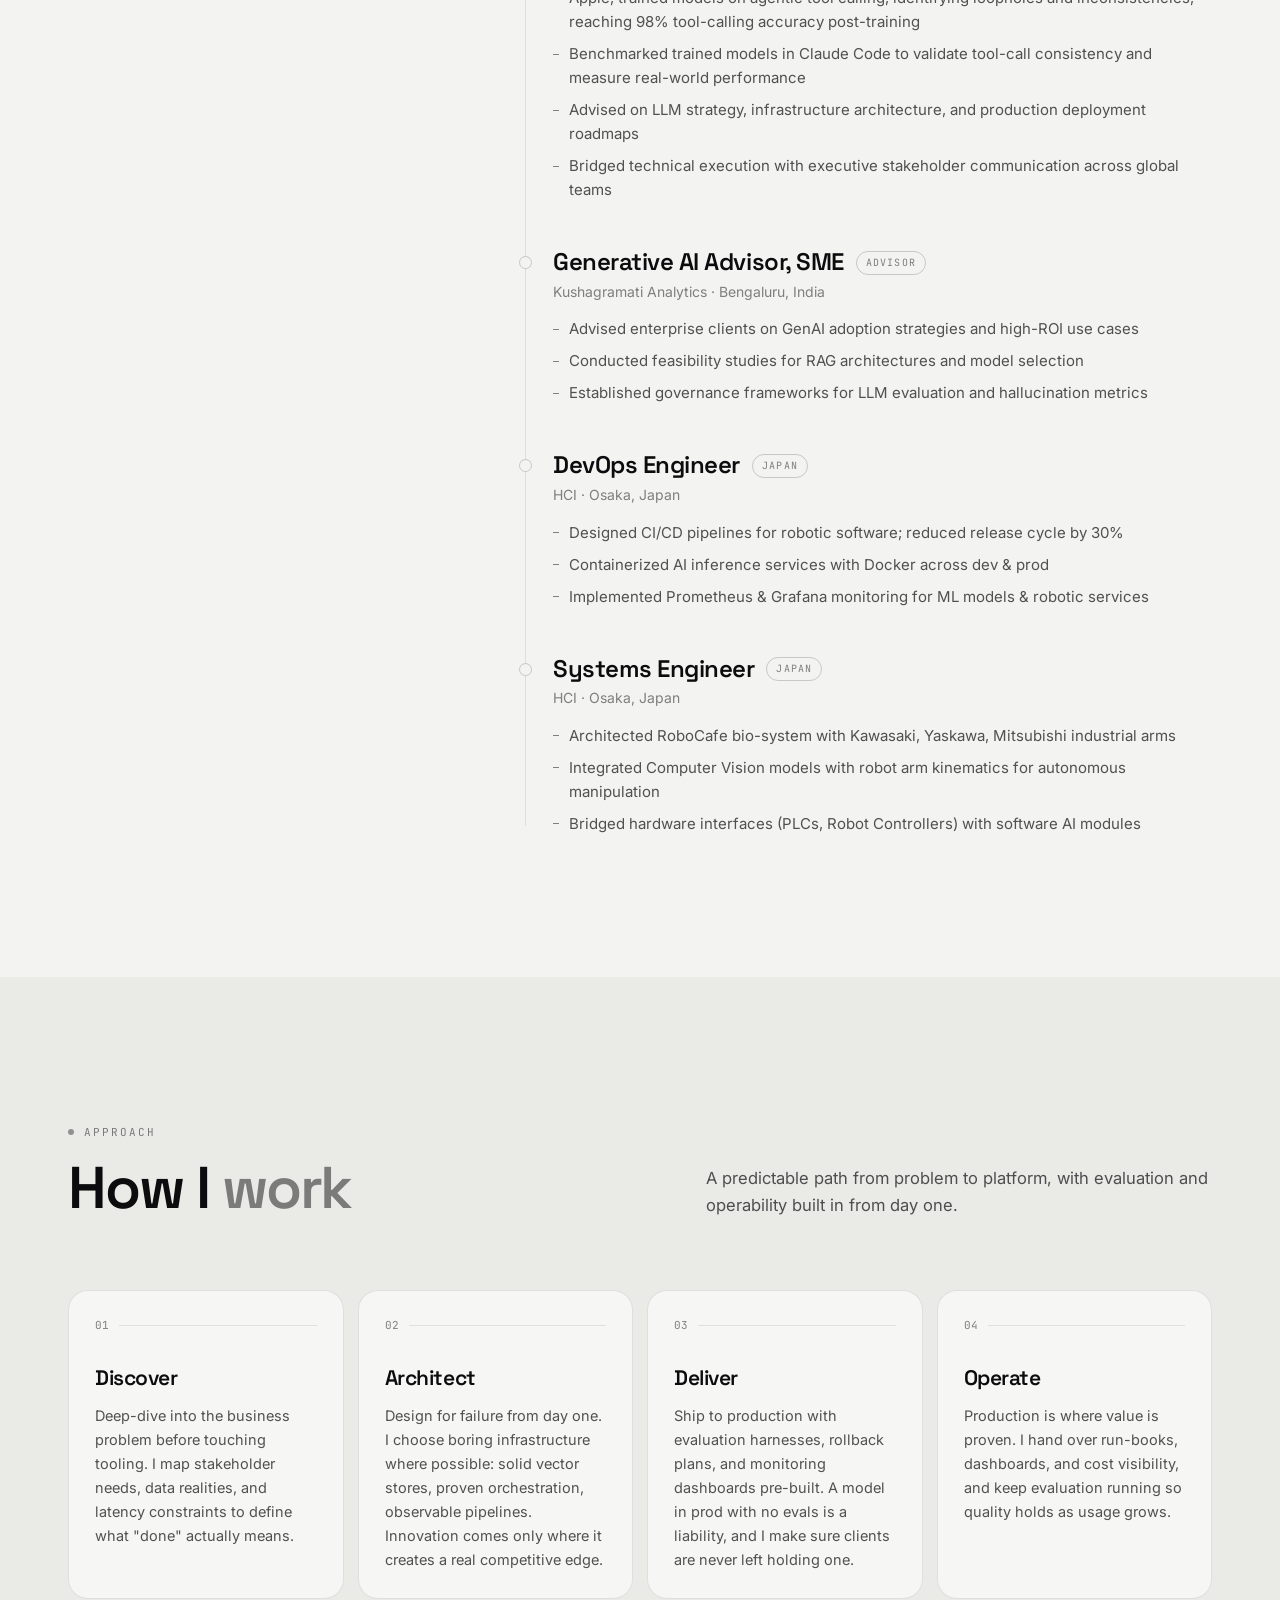
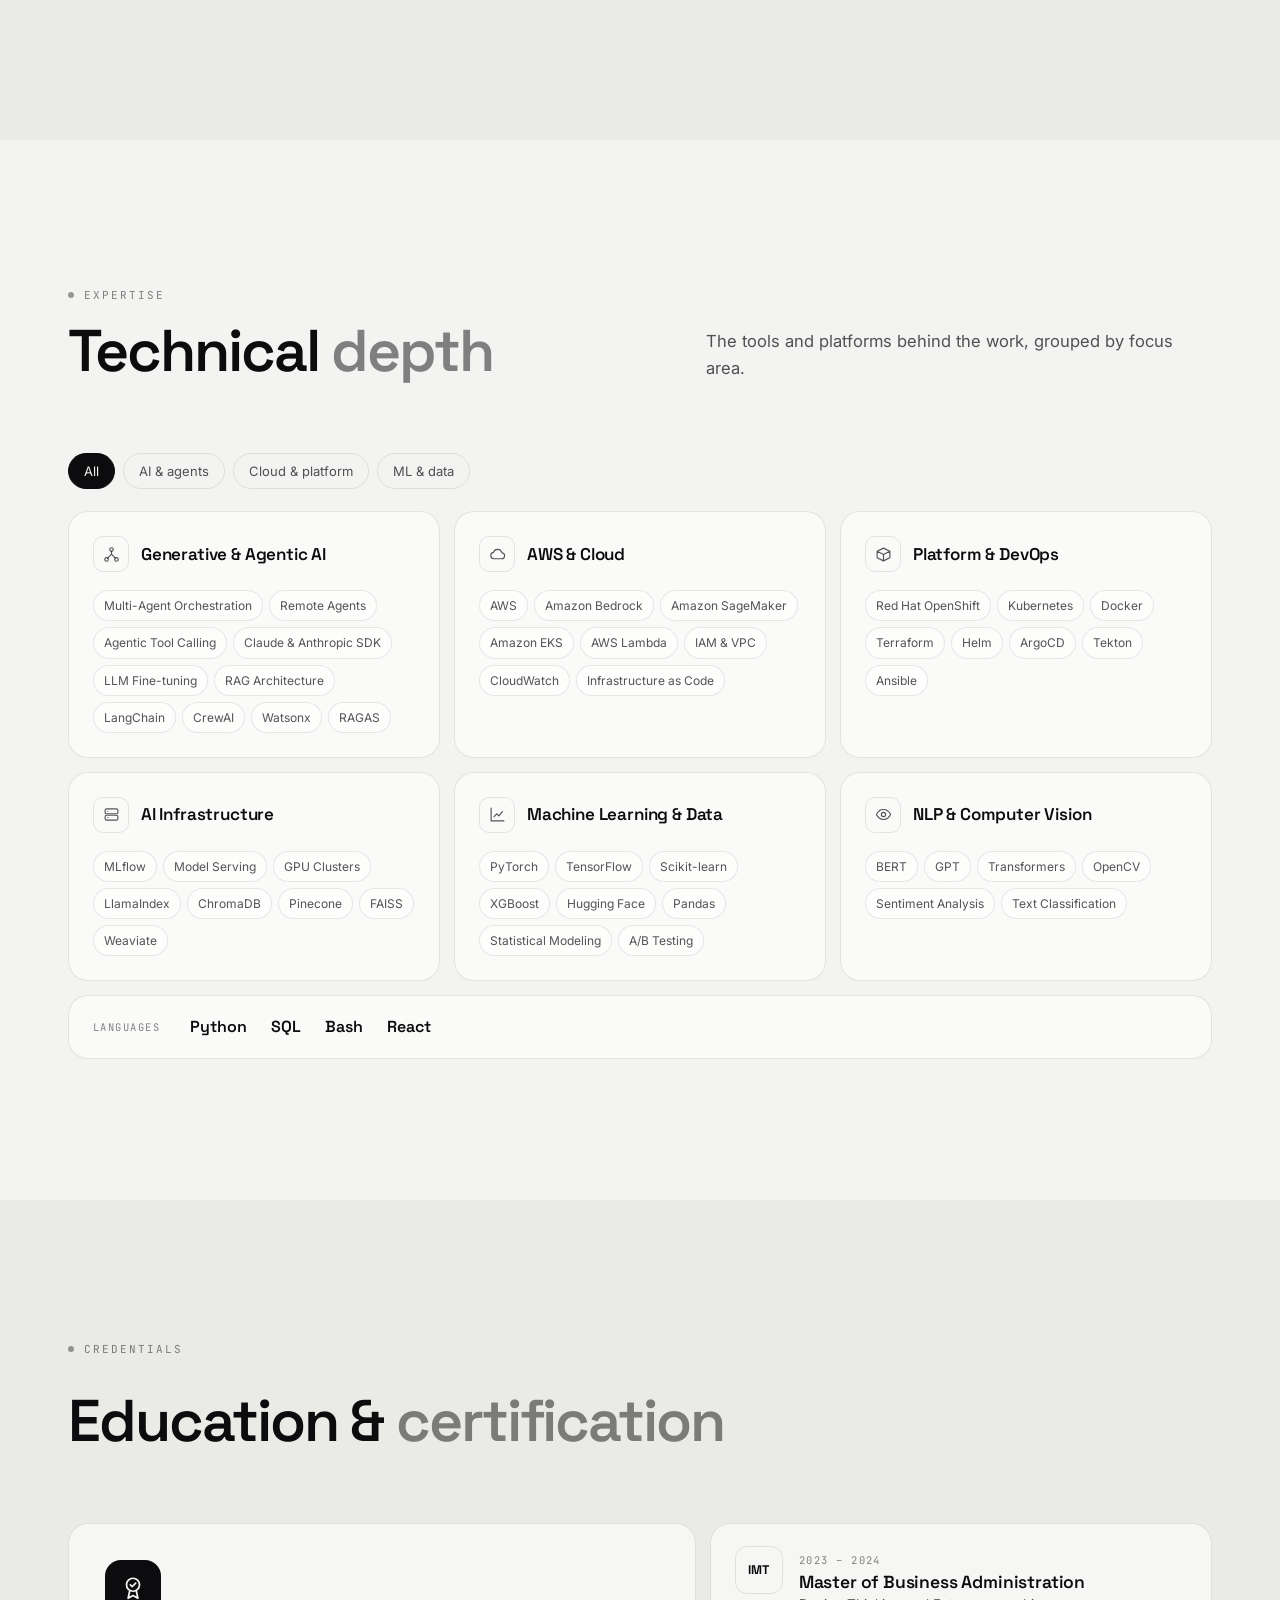
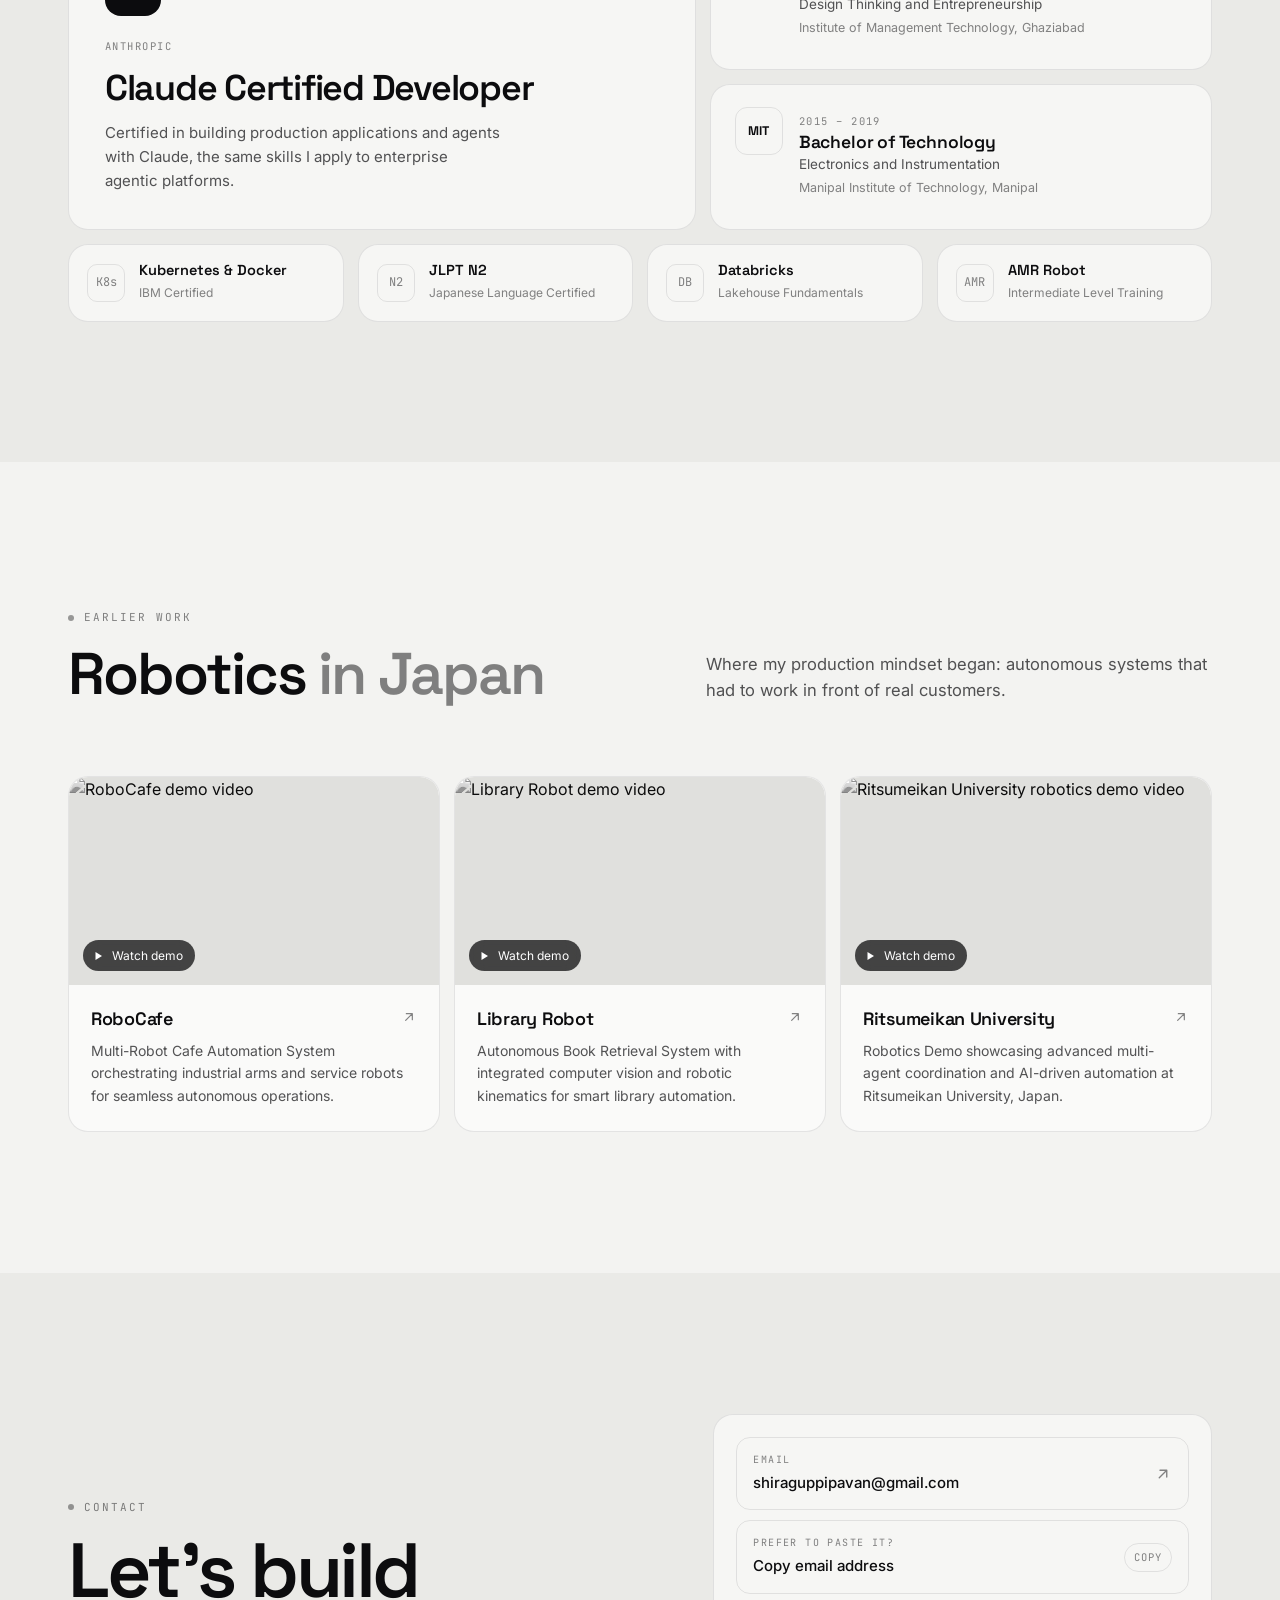
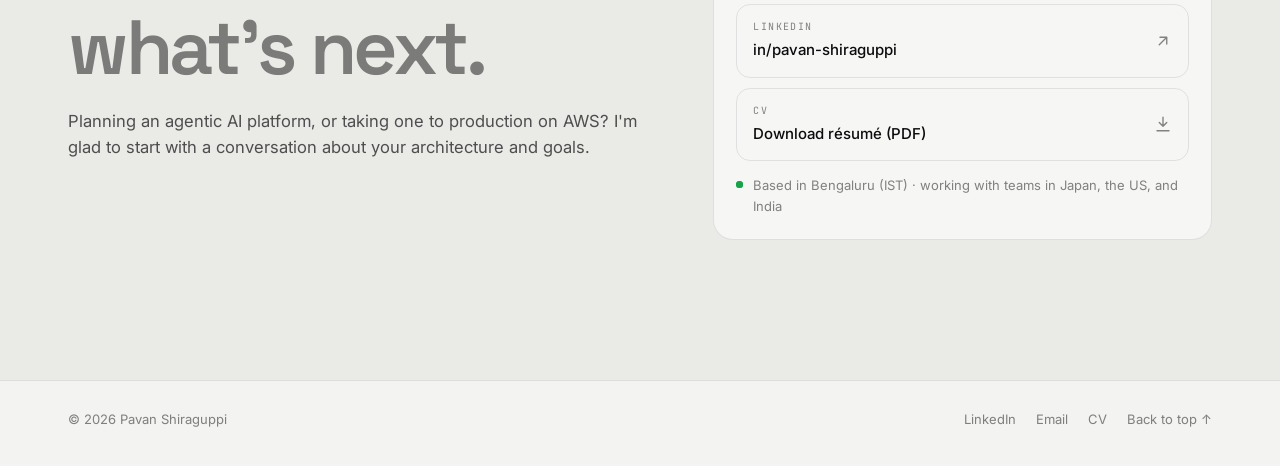
==== commit ebbf0621: "Simplify pointer to a single dot that softly expands over links" ====
--- a/index.html
+++ b/index.html
@@ -60,7 +60,7 @@
 
 <body>
     <a class="skip-link" href="#main">Skip to content</a>
-    <div class="cursor" id="cursor" aria-hidden="true"><span class="cursor__ring"></span><span class="cursor__dot"></span></div>
+    <div class="cursor" id="cursor" aria-hidden="true"><span class="cursor__dot"></span></div>
     <div class="progress" id="progress" aria-hidden="true"></div>
 
     <!-- ============================== NAV ============================== -->
--- a/assets/css/site.css
+++ b/assets/css/site.css
@@ -503,18 +503,24 @@
 @media (max-width: 480px) { .hero__role { font-size: 10.5px; letter-spacing: 0.08em; gap: 4px 8px; } .hero__role span + span::before { margin-right: 8px; } }
 .scope { font-family: var(--font-mono); font-size: 9.5px; letter-spacing: 0.12em; text-transform: uppercase; padding: 3px 8px; border-radius: 999px; background: var(--text); color: var(--bg); }
 
-/* ---------- Pointer: precise dot + trailing ring (fine pointers only) ---------- */
-.cursor { position: fixed; left: 0; top: 0; z-index: 2000; pointer-events: none; opacity: 0; transition: opacity 0.3s var(--ease); }
+/* ---------- Pointer: one quiet dot that softly expands over interactive elements ---------- */
+.cursor { position: fixed; left: 0; top: 0; z-index: 2000; pointer-events: none; opacity: 0; transition: opacity 0.25s var(--ease); will-change: transform; }
 .has-cursor .cursor.is-visible { opacity: 1; }
-.cursor__dot, .cursor__ring { position: absolute; left: 0; top: 0; border-radius: 50%; will-change: transform; }
-.cursor__dot { width: 6px; height: 6px; margin: -3px 0 0 -3px; background: var(--text); transition: width 0.25s var(--ease), height 0.25s var(--ease), margin 0.25s var(--ease), opacity 0.2s; }
-.cursor__ring {
-    width: 30px; height: 30px; margin: -15px 0 0 -15px; border: 1px solid color-mix(in srgb, var(--text) 45%, transparent);
-    transition: width 0.35s var(--ease), height 0.35s var(--ease), margin 0.35s var(--ease), background 0.35s var(--ease), border-color 0.35s var(--ease), opacity 0.2s;
-}
-.cursor.is-link .cursor__ring { width: 46px; height: 46px; margin: -23px 0 0 -23px; background: color-mix(in srgb, var(--text) 8%, transparent); border-color: color-mix(in srgb, var(--text) 70%, transparent); }
-.cursor.is-link .cursor__dot { width: 4px; height: 4px; margin: -2px 0 0 -2px; }
-.cursor.is-down .cursor__ring { width: 24px; height: 24px; margin: -12px 0 0 -12px; }
+.cursor__dot {
+    position: absolute; left: 0; top: 0; width: 8px; height: 8px; border-radius: 50%;
+    transform: translate(-50%, -50%);
+    background: var(--text);
+    box-shadow: 0 0 0 1.5px color-mix(in srgb, var(--bg) 55%, transparent);
+    transition: width 0.3s var(--ease), height 0.3s var(--ease), background 0.3s var(--ease), box-shadow 0.3s var(--ease);
+}
+.cursor.is-link .cursor__dot {
+    width: 34px; height: 34px;
+    background: color-mix(in srgb, var(--text) 16%, transparent);
+    box-shadow: 0 0 0 1px color-mix(in srgb, var(--text) 30%, transparent), 0 0 0 2px color-mix(in srgb, var(--bg) 25%, transparent);
+    -webkit-backdrop-filter: invert(0.06); backdrop-filter: invert(0.06);
+}
+.cursor.is-down .cursor__dot { width: 6px; height: 6px; }
+.cursor.is-link.is-down .cursor__dot { width: 28px; height: 28px; }
 .cursor.is-text { opacity: 0 !important; }
 @media (hover: hover) and (pointer: fine) {
     .has-cursor, .has-cursor a, .has-cursor button, .has-cursor [role="tab"] { cursor: none; }
@@ -522,5 +528,3 @@
 }
 @media not all and (hover: hover) and (pointer: fine) { .cursor { display: none; } }
 @media print { .cursor { display: none !important; } }
-.cursor__dot { box-shadow: 0 0 0 1.5px color-mix(in srgb, var(--bg) 70%, transparent); }
-.cursor__ring { box-shadow: 0 0 0 1px color-mix(in srgb, var(--bg) 35%, transparent), inset 0 0 0 1px color-mix(in srgb, var(--bg) 35%, transparent); }
